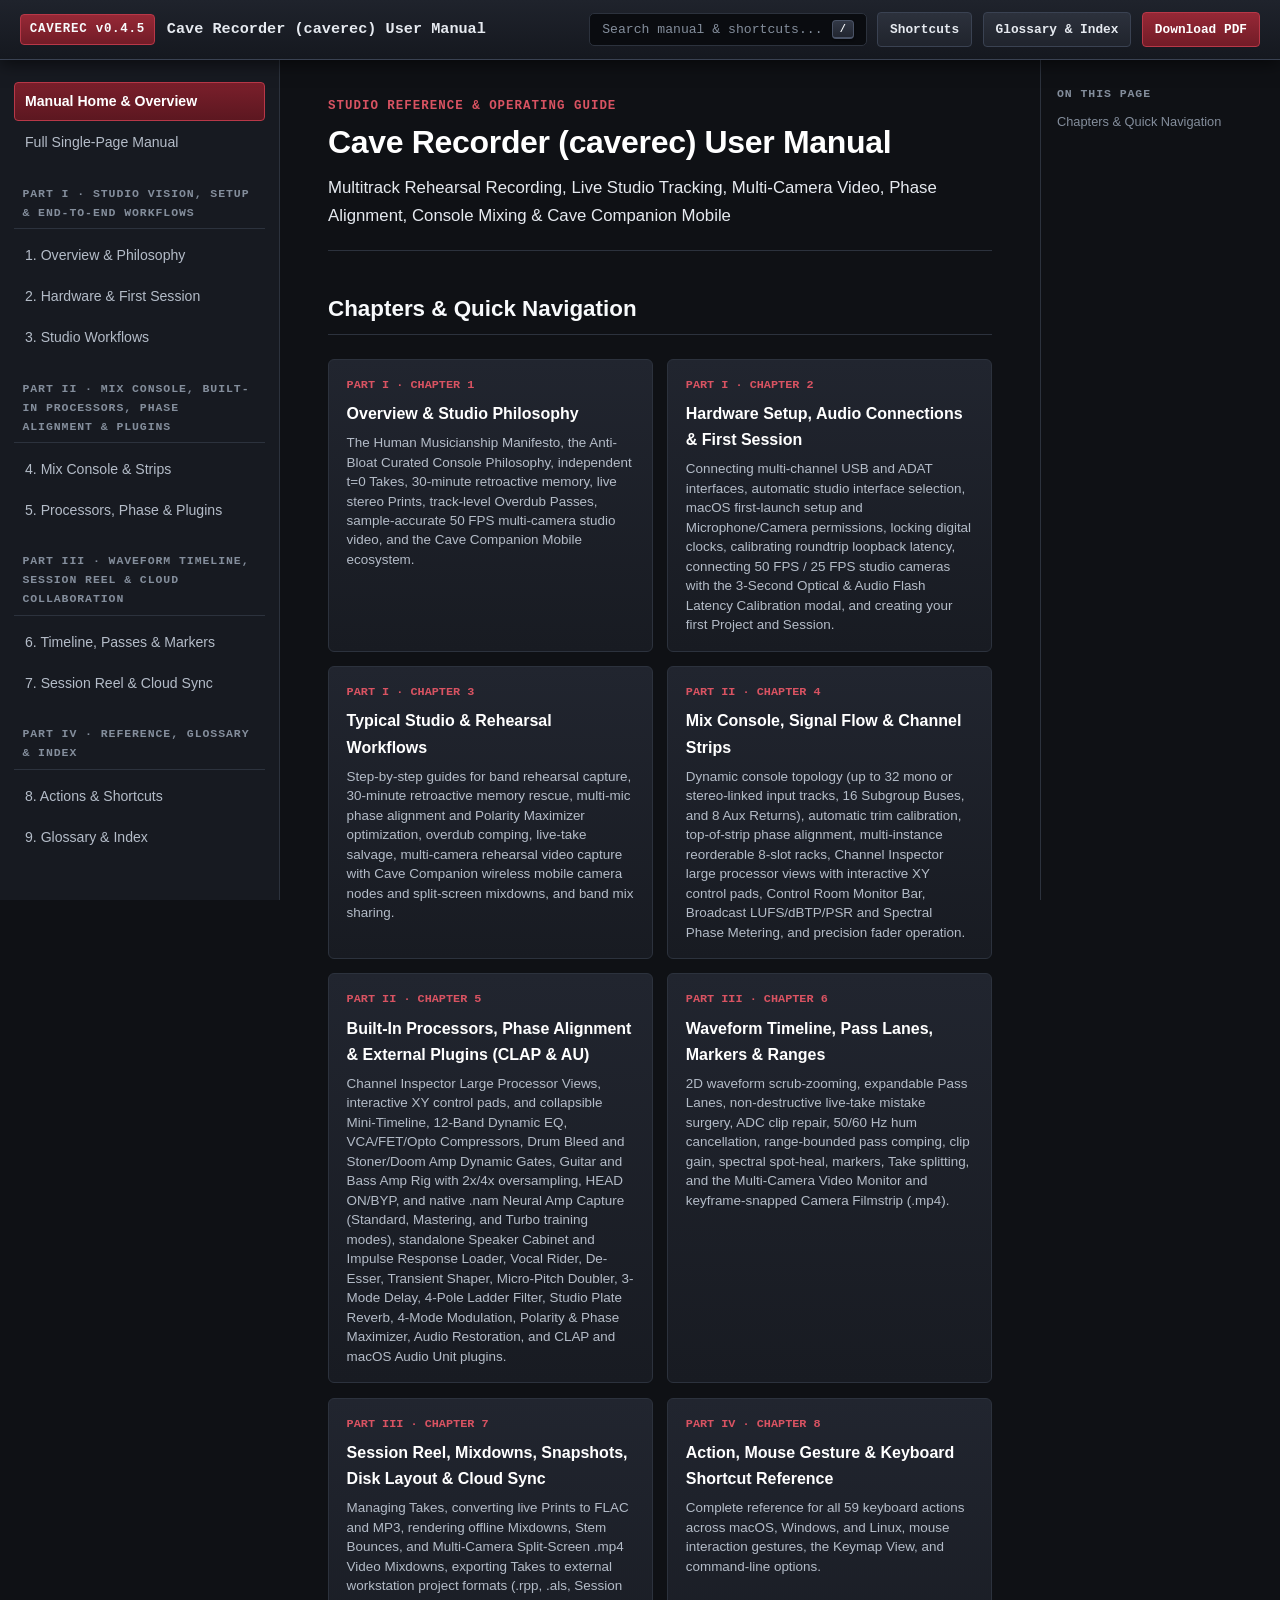
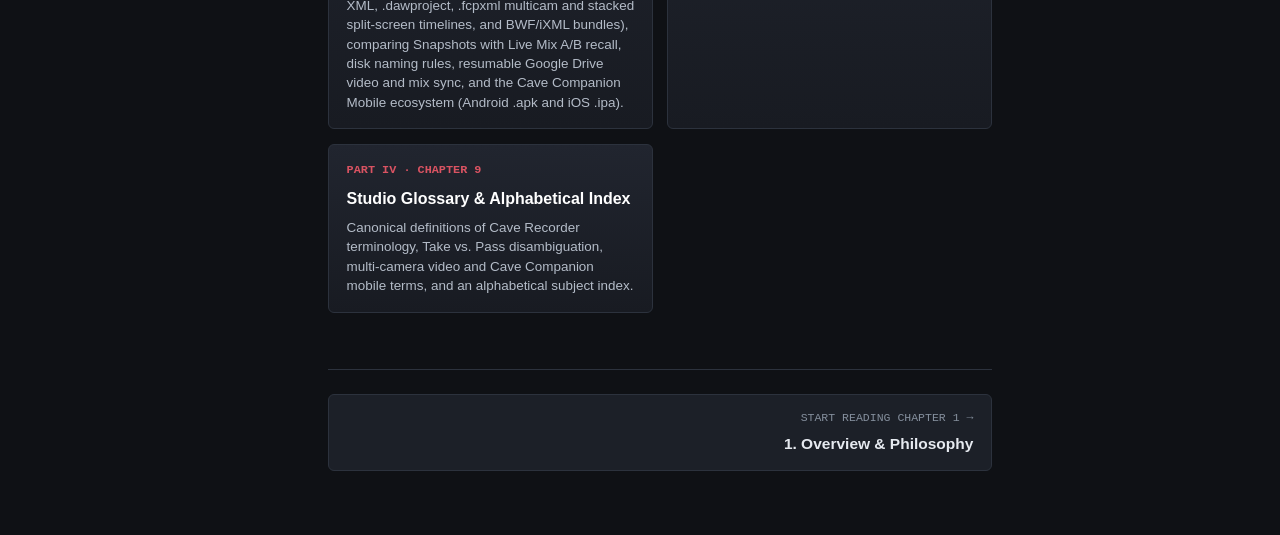
==== manual/index.html @ 2be54890 "docs(site): publish v0.4.5 website and User Manual" ====
<!DOCTYPE html>
<html lang="en">
<head>
  <meta charset="UTF-8" />
  <meta name="viewport" content="width=device-width, initial-scale=1.0" />
  <title>User Manual &amp; Technical Reference | Cave Recorder (caverec) User Manual</title>
  <link rel="stylesheet" href="assets/manual.css" />
</head>
<body>
  <header class="top-deck">
    <div class="brand-cluster">
      <a class="brand-badge" href="index.html">CAVEREC v0.4.5</a>
      <a class="brand-title" href="index.html">Cave Recorder (caverec) User Manual</a>
    </div>
    <div class="deck-actions">
      <button type="button" class="search-trigger" id="open-search-btn" aria-label="Search manual">
        <span>Search manual &amp; shortcuts...</span>
        <kbd class="keycap">/</kbd>
      </button>
      <a class="deck-btn" href="08-action-and-shortcut-reference.html">Shortcuts</a>
      <a class="deck-btn" href="09-glossary-and-index.html">Glossary &amp; Index</a>
      <a class="deck-btn deck-btn-primary" href="Cave_Recorder_User_Manual.pdf" download>Download PDF</a>
    </div>
  </header>

  <div class="manual-layout">
    <nav class="sidebar-nav" aria-label="Manual Chapters">
<div class="part-group">
<a class="chapter-link active" href="index.html">Manual Home &amp; Overview</a>
<a class="chapter-link" href="single-page.html">Full Single-Page Manual</a>
</div>
<div class="part-group">
<div class="part-header">Part I &middot; Studio Vision, Setup &amp; End-to-End Workflows</div>
<a class="chapter-link" href="01-overview-and-philosophy.html">1. Overview &amp; Philosophy</a>
<a class="chapter-link" href="02-hardware-setup-and-first-session.html">2. Hardware &amp; First Session</a>
<a class="chapter-link" href="03-studio-and-rehearsal-workflows.html">3. Studio Workflows</a>
</div>
<div class="part-group">
<div class="part-header">Part II &middot; Mix Console, Built-In Processors, Phase Alignment &amp; Plugins</div>
<a class="chapter-link" href="04-mix-console-and-channel-strips.html">4. Mix Console &amp; Strips</a>
<a class="chapter-link" href="05-processors-phase-and-plugins.html">5. Processors, Phase &amp; Plugins</a>
</div>
<div class="part-group">
<div class="part-header">Part III &middot; Waveform Timeline, Session Reel &amp; Cloud Collaboration</div>
<a class="chapter-link" href="06-waveform-timeline-and-markers.html">6. Timeline, Passes &amp; Markers</a>
<a class="chapter-link" href="07-session-reel-snapshots-and-cloud.html">7. Session Reel &amp; Cloud Sync</a>
</div>
<div class="part-group">
<div class="part-header">Part IV &middot; Reference, Glossary &amp; Index</div>
<a class="chapter-link" href="08-action-and-shortcut-reference.html">8. Actions &amp; Shortcuts</a>
<a class="chapter-link" href="09-glossary-and-index.html">9. Glossary &amp; Index</a>
</div>
</nav>
    <main class="content-pane">
      
<div class="chapter-eyebrow">Studio Reference &amp; Operating Guide</div>
<h1>Cave Recorder (caverec) User Manual</h1>
<p class="chapter-lead">Multitrack Rehearsal Recording, Live Studio Tracking, Multi-Camera Video, Phase Alignment, Console Mixing &amp; Cave Companion Mobile</p>

<h2 id="chapters-and-quick-navigation">Chapters &amp; Quick Navigation</h2>
<div class="chapter-card-grid"><a class="chapter-card" href="01-overview-and-philosophy.html"><span class="chapter-card-num">Part I &middot; Chapter 1</span><span class="chapter-card-title">Overview &amp; Studio Philosophy</span><span class="chapter-card-desc">The Human Musicianship Manifesto, the Anti-Bloat Curated Console Philosophy, independent t=0 Takes, 30-minute retroactive memory, live stereo Prints, track-level Overdub Passes, sample-accurate 50 FPS multi-camera studio video, and the Cave Companion Mobile ecosystem.</span></a><a class="chapter-card" href="02-hardware-setup-and-first-session.html"><span class="chapter-card-num">Part I &middot; Chapter 2</span><span class="chapter-card-title">Hardware Setup, Audio Connections &amp; First Session</span><span class="chapter-card-desc">Connecting multi-channel USB and ADAT interfaces, automatic studio interface selection, macOS first-launch setup and Microphone/Camera permissions, locking digital clocks, calibrating roundtrip loopback latency, connecting 50 FPS / 25 FPS studio cameras with the 3-Second Optical &amp; Audio Flash Latency Calibration modal, and creating your first Project and Session.</span></a><a class="chapter-card" href="03-studio-and-rehearsal-workflows.html"><span class="chapter-card-num">Part I &middot; Chapter 3</span><span class="chapter-card-title">Typical Studio &amp; Rehearsal Workflows</span><span class="chapter-card-desc">Step-by-step guides for band rehearsal capture, 30-minute retroactive memory rescue, multi-mic phase alignment and Polarity Maximizer optimization, overdub comping, live-take salvage, multi-camera rehearsal video capture with Cave Companion wireless mobile camera nodes and split-screen mixdowns, and band mix sharing.</span></a><a class="chapter-card" href="04-mix-console-and-channel-strips.html"><span class="chapter-card-num">Part II &middot; Chapter 4</span><span class="chapter-card-title">Mix Console, Signal Flow &amp; Channel Strips</span><span class="chapter-card-desc">Dynamic console topology (up to 32 mono or stereo-linked input tracks, 16 Subgroup Buses, and 8 Aux Returns), automatic trim calibration, top-of-strip phase alignment, multi-instance reorderable 8-slot racks, Channel Inspector large processor views with interactive XY control pads, Control Room Monitor Bar, Broadcast LUFS/dBTP/PSR and Spectral Phase Metering, and precision fader operation.</span></a><a class="chapter-card" href="05-processors-phase-and-plugins.html"><span class="chapter-card-num">Part II &middot; Chapter 5</span><span class="chapter-card-title">Built-In Processors, Phase Alignment &amp; External Plugins (CLAP &amp; AU)</span><span class="chapter-card-desc">Channel Inspector Large Processor Views, interactive XY control pads, and collapsible Mini-Timeline, 12-Band Dynamic EQ, VCA/FET/Opto Compressors, Drum Bleed and Stoner/Doom Amp Dynamic Gates, Guitar and Bass Amp Rig with 2x/4x oversampling, HEAD ON/BYP, and native .nam Neural Amp Capture (Standard, Mastering, and Turbo training modes), standalone Speaker Cabinet and Impulse Response Loader, Vocal Rider, De-Esser, Transient Shaper, Micro-Pitch Doubler, 3-Mode Delay, 4-Pole Ladder Filter, Studio Plate Reverb, 4-Mode Modulation, Polarity &amp; Phase Maximizer, Audio Restoration, and CLAP and macOS Audio Unit plugins.</span></a><a class="chapter-card" href="06-waveform-timeline-and-markers.html"><span class="chapter-card-num">Part III &middot; Chapter 6</span><span class="chapter-card-title">Waveform Timeline, Pass Lanes, Markers &amp; Ranges</span><span class="chapter-card-desc">2D waveform scrub-zooming, expandable Pass Lanes, non-destructive live-take mistake surgery, ADC clip repair, 50/60 Hz hum cancellation, range-bounded pass comping, clip gain, spectral spot-heal, markers, Take splitting, and the Multi-Camera Video Monitor and keyframe-snapped Camera Filmstrip (.mp4).</span></a><a class="chapter-card" href="07-session-reel-snapshots-and-cloud.html"><span class="chapter-card-num">Part III &middot; Chapter 7</span><span class="chapter-card-title">Session Reel, Mixdowns, Snapshots, Disk Layout &amp; Cloud Sync</span><span class="chapter-card-desc">Managing Takes, converting live Prints to FLAC and MP3, rendering offline Mixdowns, Stem Bounces, and Multi-Camera Split-Screen .mp4 Video Mixdowns, exporting Takes to external workstation project formats (.rpp, .als, Session XML, .dawproject, .fcpxml multicam and stacked split-screen timelines, and BWF/iXML bundles), comparing Snapshots with Live Mix A/B recall, disk naming rules, resumable Google Drive video and mix sync, and the Cave Companion Mobile ecosystem (Android .apk and iOS .ipa).</span></a><a class="chapter-card" href="08-action-and-shortcut-reference.html"><span class="chapter-card-num">Part IV &middot; Chapter 8</span><span class="chapter-card-title">Action, Mouse Gesture &amp; Keyboard Shortcut Reference</span><span class="chapter-card-desc">Complete reference for all 59 keyboard actions across macOS, Windows, and Linux, mouse interaction gestures, the Keymap View, and command-line options.</span></a><a class="chapter-card" href="09-glossary-and-index.html"><span class="chapter-card-num">Part IV &middot; Chapter 9</span><span class="chapter-card-title">Studio Glossary &amp; Alphabetical Index</span><span class="chapter-card-desc">Canonical definitions of Cave Recorder terminology, Take vs. Pass disambiguation, multi-camera video and Cave Companion mobile terms, and an alphabetical subject index.</span></a></div>
<nav class="chapter-pager"><a class="pager-card next" href="01-overview-and-philosophy.html"><span class="pager-dir">Start Reading Chapter 1 &rarr;</span><span class="pager-title">1. Overview &amp; Philosophy</span></a></nav>

    </main>
    <aside class="page-toc" aria-label="On this page"><div class="page-toc-title">On This Page</div><ul><li class="toc-h2"><a href="#chapters-and-quick-navigation">Chapters &amp; Quick Navigation</a></li></ul></aside>
  </div>

  <div class="search-modal-backdrop" id="search-modal-backdrop" role="dialog" aria-modal="true" aria-label="Search Manual">
    <div class="search-modal">
      <div class="search-input-bar">
        <input type="search" id="manual-search-input" placeholder="Search features, workflows, controls, or shortcuts (e.g. Overdub, Phase Align, SHIFT + R)..." autocomplete="off" />
      </div>
      <div class="search-results" id="manual-search-results"></div>
    </div>
  </div>

  <script>window.CAVEREC_SEARCH_INDEX = [
  {
    "chapter": "1: Overview & Studio Philosophy",
    "title": "1.1 Why Cave Recorder Exists: The Human Musicianship Manifesto",
    "href": "01-overview-and-philosophy.html#1-1-why-cave-recorder-exists-the-human-musicianship-manifesto",
    "snippet": "Cave Recorder (caverec) is a multitrack studio recorder, live mixing console, automatic phase-alignment processor, and band collaboration workstation purpose-built for rehearsal ro...",
    "body": "Cave Recorder (caverec) is a multitrack studio recorder, live mixing console, automatic phase-alignment processor, and band collaboration workstation purpose-built for rehearsal rooms, live tracking spaces, and project studios. Modern music production has drifted toward sterile isolation. In an era of AI-generated tracks and hyper-commercial pop production, performances are routinely recorded one person at a time to a rigid click track, snapped to a mathematical bar/beat grid, and stripped of pitch and timing micro-variations. That pipeline works for synthetic programmed audio, but it destroys the soul of music that depends on human interaction in a shared room. Across jazz, folk, stoner rock, doom, psychedelic and space rock, krautrock, blues, soul, and punk, the magic of a great record lives in the unrepeatable human moment: the shared eye contact before a dynamic breakdown, the collective tempo push of a rhythm section leaning into a chorus, the natural acoustic bleed of drums and cranked amplifiers breathing in the same room, and the spontaneous twenty-minute jam that nobody planned. Cave Recorder takes a clear philosophical stand: Human Musicianship First, Zero Grid or Pitch-Correction Bloat: Cave Recorder intentionally omits MIDI sequencers, piano rolls, beat grids, tempo-warping elastic audio, and robotic vocal pitch correction. Time is measured in real physical seconds, milliseconds, and sample frames (00:00:00.000) so the band's natural tempo fluctuations and groove breathe without a visual metronome dictating the performance. Technology as an Invisible Studio Assistant, Never a Replacement: Historically, capturing a full band live in one room with the punch and clarity of classic analog studio records required a dedicated recording engineer, an isolated control room, and two days spent moving microphone stands by millimeters to eliminate phase cancellation and amplifier buzz. Self-recording bands in rehearsal caves and basements rarely have a second person at the desk or hours to spend on technical setup. Cave Recorder acts as an invisible studio engineer that handles rolling 30-minute memory capture, one-click -18 dBFS gain staging, multicore spectral phase and polarity alignment, bleed-aware drum and amplifier gating, and non-destructive mistake surgery automatically. Musicians stay focused on their instruments and each other. Curated Analog-Inspired Console Instead of 90 Confusing Plugins: General-purpose workstations overwhelm musicians with dozens of overlapping legacy plugins, floating windows, and arcane parameter matrices. Cave Recorder provides a single, deeply integrated studio console and rack suite where every processor opens on a musical sweet spot for immediate results, while exposing deep physical controls underneath when an experienced mix engineer wants surgical precision. Traditional digital audio workstations are modeled around a single linear timeline designed for solo production at a desk. When a full band plugs into an 18-channel audio interface for a three-hour rehearsal or live tracking session, a single continuous timeline creates immediate studio bottlenecks: finding a specific song run-through requires scrolling through hours of waveforms, spontaneous jams are lost when nobody remembers to press Record, bandmates wait days for someone to bounce rough mixes, and multi-microphone phase cancellation hollows out the drum kit and bass rig. Cave Recorder solves four foundational studio and rehearsal problems:"
  },
  {
    "chapter": "1: Overview & Studio Philosophy",
    "title": "1.1.1 Independent Zero-Based Takes Instead of a 3-Hour Linear Timeline",
    "href": "01-overview-and-philosophy.html#1-1-1-independent-zero-based-takes-instead-of-a-3-hour-linear-timeline",
    "snippet": "In a band rehearsal or tracking session, musicians play multiple run-throughs of songs alongside spontaneous improvisations. In Cave Recorder, every time you press Record (R) with ...",
    "body": "In a band rehearsal or tracking session, musicians play multiple run-throughs of songs alongside spontaneous improvisations. In Cave Recorder, every time you press Record (R) with Overdub Mode turned off, the transport creates a brand-new, self-contained Take (Take 001, Take 002, Take 003, ...) that starts at its own zeroed timeline origin (00:00:00.000, sample 0). Two different Takes are never appended end-to-end down a multi-hour timeline and are never stacked on top of one another in the same timeline view. Instead, switching the active Take in the Top Transport Deck (< TAKE 001 >) or via ALT + [ and ALT + ] immediately switches the Waveform Timeline and Mix Console playback to that song's 00:00:00.000 origin while keeping the room's microphone assignments, channel names, subgroup routing, and console mix intact."
  },
  {
    "chapter": "1: Overview & Studio Philosophy",
    "title": "1.1.2 30-Minute Retroactive Capture Memory (RAM & RETRO)",
    "href": "01-overview-and-philosophy.html#1-1-2-30-minute-retroactive-capture-memory-ram-retro",
    "snippet": "The best moments in a rehearsal room often happen when the transport is stopped while the band is warming up or exploring a groove between songs. Whenever the audio interface is ac...",
    "body": "The best moments in a rehearsal room often happen when the transport is stopped while the band is warming up or exploring a groove between songs. Whenever the audio interface is active and the green RAM indicator is lit in the Top Transport Deck, Cave Recorder continuously retains the last 30 minutes of live multi-channel audio across all record-armed channels in dedicated system memory. Pressing the RETRO button in the Top Deck (or pressing SHIFT + R) immediately rescues the rolling 30-minute capture memory to disk as a new numbered Take (Take<NNN>), complete with individual pre-fader multitrack stems and a reference stereo file."
  },
  {
    "chapter": "1: Overview & Studio Philosophy",
    "title": "1.1.3 Simultaneous Live Console Print and Raw Multitrack Stems",
    "href": "01-overview-and-philosophy.html#1-1-3-simultaneous-live-console-print-and-raw-multitrack-stems",
    "snippet": "During every Take, Cave Recorder writes two distinct sets of audio files to disk in real time: Raw Pre-Fader Multitrack Stems (rec/): Every record-armed input channel (CH01 through...",
    "body": "During every Take, Cave Recorder writes two distinct sets of audio files to disk in real time: Raw Pre-Fader Multitrack Stems (rec/): Every record-armed input channel (CH01 through CH18) writes a discrete, uncompressed 32-bit floating-point mono .wav stem tapped directly after input gain trim and prior to channel insert processing and fader moves. This guarantees clip-free archival stems for later mixing or overdubbing. Live Stereo Master Bus Print (mix/): Simultaneously, when 2-TRK is armed on the MST MASTER BUS, a dedicated 2-track recorder tapped at the post-limiter output of the Master Bus captures the live stereo console mix (Print001.wav) with automatic Plugin Delay Compensation (PDC) latency trimming, including all channel EQ, VCA compression, tape saturation, subgroup processing, and auxiliary reverb and delay returns. With a single click on FLAC PRINT or MP3 PRINT in the Session Reel (or automatically upon cloud upload when AUTO-FLAC ON UPLOAD or AUTO-MP3 ON UPLOAD is enabled), Cave Recorder encodes the live stereo Print to 24-bit lossless .flac and/or 320 kbps CBR .mp3 (with a Xing/Info seek header for direct playback inside the Google Drive web browser player) and links it into the project-wide _Mixes/ folder. Band members walk out of rehearsal with finished stereo reference mixes ready for phone, browser, or car playback, while the engineer retains pristine 32-bit floating-point raw stems."
  },
  {
    "chapter": "1: Overview & Studio Philosophy",
    "title": "1.1.4 Console-First Layout and Automatic Multi-Mic Phase & Polarity Alignment",
    "href": "01-overview-and-philosophy.html#1-1-4-console-first-layout-and-automatic-multi-mic-phase-polarity-alignment",
    "snippet": "Cave Recorder eliminates nested plugin windows and hidden routing matrices in favor of a fixed, dark-chassis studio console interface. Input gain trim with one-click CALIBRATE ALL ...",
    "body": "Cave Recorder eliminates nested plugin windows and hidden routing matrices in favor of a fixed, dark-chassis studio console interface. Input gain trim with one-click CALIBRATE ALL TRIMS, polarity inversion (Ø), per-channel sub-sample delay (Φ) paired with a zero-slot 5-stage allpass Phase Align Network, an 8-slot reorderable processor rack (12-band parametric Dynamic EQ with dual-trace spectrum analyzer, multi-topology VCA/FET/Opto compressor, bleed- and harmonicity-aware noise gate, vocal rider, de-esser, transient shaper, micro-pitch doubler, 3-mode delay, 4-pole resonant ladder filter, studio plate reverb, 4-mode modulation, tape saturation, CLAP .clap plugins, and native macOS AUv3/AUv2 Audio Unit effects), stereo Aux Sends (RVB and DLY), Subgroup Bus routing (SUB 1..16), and 100 mm logarithmic faders are always accessible directly on the console faceplate. When recording a drum kit or multi-miked guitar and bass cabinets, acoustic arrival-time differences and cabinet filter dispersion between close microphones, overheads, DI boxes, and room microphones cause comb filtering and 6 to 12 dB of low-frequency cancellation. Clicking ALIGN ALL in the Top Deck aligns acoustic arrival times to sub-sample accuracy (us / smp), while the two-tier Polarity & Phase Maximizer solves both instant broadband polarity inversions (Mode 1, completing in under 50 ms) and deep multicore frequency-dependent allpass phase rotation (Mode 2, 30 s to 30 min anytime solver with loudness-matched Candidates A, B, C, D auditioning) without moving a single microphone stand."
  },
  {
    "chapter": "1: Overview & Studio Philosophy",
    "title": "1.2 The Four-Tier Recording Hierarchy",
    "href": "01-overview-and-philosophy.html#1-2-the-four-tier-recording-hierarchy",
    "snippet": "Cave Recorder organizes every recording into a strict four-tier studio hierarchy: On disk, this hierarchy maps cleanly to human-readable folders and self-describing filenames insid...",
    "body": "Cave Recorder organizes every recording into a strict four-tier studio hierarchy: On disk, this hierarchy maps cleanly to human-readable folders and self-describing filenames inside your Cave Recorder Library Root: Project Band, artist, or musical venture <LibraryRoot>/<ProjectTag>/ Top-level workspace (for example, Grottfolk with tag GF, or Miscellaneous with tag MISC). Contains all Sessions for that band plus a unified _Mixes/ folder for rapid listening and cloud sharing. Managed via the PROJECT modal. Session Single rehearsal night, tracking day, or studio gathering <ProjectTag>/<SessionID>_<Tag>/ Defines the room's physical microphone setup, channel strip names, input routing, subgroup buses, and console processing shared across every Take recorded that day. Session dates roll over at 08:00 local time so late-night recordings after midnight stay grouped with the same evening session. Take Complete multitrack song run-through or jam (t = 0) Take<NNN>_<Stamp>[_<TakeTag>]/ An independent multitrack recording starting at 00:00:00.000. Pressing Record (R) when Overdub Mode (OD) is off always creates a new numbered Take (Take 001, Take 002, ...) and switches the active timeline to that Take. Base Pass (Rec001) Initial track-level recording inside a Take rec/*_<CC>-<Name>_Rec001_<Stamp>.wav The original 32-bit float pre-fader mono stem captured on an armed channel strip (PASS 01) when the Take was first recorded from 00:00:00.000. Overdub Pass (Rec002-OD) Layered track-level recording inside an existing Take rec/*_<CC>-<Name>_Rec<MMM>-OD_<Stamp>.wav Additional track-level performance (OD 02, OD 03, ...) captured inside the currently active Take when Overdub Mode (OD, O) is latched on the transport bar. Pass Lanes Expandable track sub-lanes in Waveform Timeline Stored in *_Take<NNN>_take.json Visual lanes (PASS 01 Base Pass and OD 02, OD 03 Overdub Passes) expanded in WAVEFORM TIMELINE (CMD + 2 / CTRL + 2) with E (and collapsed with SHIFT + E) for auditioning (Use PASS 01 / ★ OD 02), muting (M), and removing (Del) passes within the active Take. Video Angle & .vididx Index Sample-locked studio or mobile camera recording inside a Take video/*_Take<NNN>_Cam<CC>-<Name>_<Stamp>.<mp4|vididx> Constant Frame Rate (50 FPS or 25 FPS) camera angle recorded from connected desktop USB/HDMI cameras or wireless Cave Companion Android and iOS mobile camera nodes, paired with a binary .vididx frame-to-sample index file locked to the 48.0 kHz audio clock. Print (Print<NNN>) Real-time post-Master-Bus stereo recording mix/*_Take<NNN>_Print<NNN>_<Stamp>.<wav|flac|mp3> Captured live alongside the raw stems while tracking a Take when 2-TRK is armed on the Master Bus. Converting a Print to 24-bit .flac (FLAC PRINT) and/or 320 kbps CBR .mp3 (MP3 PRINT) links it into <ProjectTag>/_Mixes/ for immediate band playback without waiting for an offline render. Mixdown (Mix<NNN> / VideoMix<NNN>) Offline Master Bus stereo audio or split-screen video render mix/*_Take<NNN>_Mix<NNN>_<Stamp>.<wav|flac|mp3> / VideoMix<NNN>.mp4 Faster-than-real-time stereo Master Bus audio render (FLAC / MP3) or multi-camera split-screen .mp4 video mixdown (Single, Side-by-Side Crop, Side-by-Side 16:9, 3-Cam Band, Quad 2x2) of a Take linked into <ProjectTag>/_Mixes/. Stem Bounce (Bounce<NNN>) Offline post-processor track or subgroup render bounce/*_Take<NNN>_<Target>_Bounce<NNN>.wav Offline render of an individual channel strip or Subgroup Bus capturing all insert processing and phase alignment for delivery to external remixing workflows. Snapshot (Snap<NNN>) Immutable console state capture snapshots/<SessionID>_Snap<NNN>_<UTC>.json Point-in-time capture of the entire Mix Console state (faders, pans, EQ bands, compressor thresholds, routing, and active Pass Lane selections), created automatically after every recording pass or manually via SNAP MANUAL (CMD + S / CTRL + S). Live Mix (LIVE MIX) Automatic live console backup during Snapshot audition Held in working session memory Whenever you audition a historical Snapshot in the Session Reel, Cave Recorder preserves your current working console state in LIVE MIX so you can toggle A/B LIVE MIX or click RETURN TO LIVE MIX (BACKSPACE) without losing a single fader move. Cave Recorder maintains a strict separation between Takes and Passes. A Take (Take 001, Take 002) is an entire song or jam recorded across the studio room starting at 00:00:00.000, selected in the Top Transport Deck or SESSION REEL (CMD + 4 / CTRL + 4). A Pass (PASS 01 Base Pass or OD 02 Overdub Pass) is an individual performance recorded on a single channel strip inside the currently active Take, displayed inside expandable Pass Lanes in WAVEFORM TIMELINE (CMD + 2 / CTRL + 2)."
  },
  {
    "chapter": "1: Overview & Studio Philosophy",
    "title": "1.3 Tour of the Studio Workspace",
    "href": "01-overview-and-philosophy.html#1-3-tour-of-the-studio-workspace",
    "snippet": "Cave Recorder opens into a dark studio console workspace divided into three horizontal tiers: the persistent Top Transport & Session Header Deck, the Upper Inspector Wells, and the...",
    "body": "Cave Recorder opens into a dark studio console workspace divided into three horizontal tiers: the persistent Top Transport & Session Header Deck, the Upper Inspector Wells, and the Lower Console Channel & Bus Strips. Top Transport & Session Header Deck (Top): Remains pinned at the top of the screen across all seven workspace views (MIX CONSOLE through PLUGINS and KEYMAP). Houses project and session selection, Google Drive cloud sync status, 30-minute retroactive memory controls, main transport buttons, the active Take selector, high-precision digital timecode and sample counters, global multi-mic phase alignment controls, and latency diagnostics. Upper Inspector Wells (Middle): Displays four side-by-side real-time visualizers and editors for the currently selected channel strip or Subgroup Bus: 8-Slot Reorderable Processor Rack & Tape Controls (Left Well): Shows slots 1 through 8 (1:CLAP, 2:12B EQ, 3:VCA CMP, 4:AUX SND, ...), per-slot bypass (B), up/down slot reordering arrows, a dedicated TAPE saturator enable/bypass toggle with analog tape parameters (DRV, WRM, BIAS, HC, OUT, MIX), SWAP EQ/CMP, and channel RESET. 12-Band Parametric EQ & Dual-Trace RTA Spectrum Analyzer (Center-Left Well): Interactive Bode magnitude curve with draggable filter nodes (BELL, LSHF, HSHF, HPF, TILT) superimposed over a pre-EQ and post-EQ real-time spectrum trace (20 Hz to 20 kHz). VCA Compressor & Gain Reduction Transfer Curve (Center-Right Well): Displays the compressor knee and transfer curve (-48 dB to 0 dB), input/output threshold markers, sidechain high-pass filter (SC HPF), ratio presets (2:1, 4:1, 8:1), parallel blend (MIX 50%), and real-time Gain Reduction (GR) metering. Upper Mini-Timeline & Multi-Tier Waveform Overview (Right Well): Displays the composite waveform of the active Take with playhead tracking, PASSES expansion shortcut, LOCK PH/CUR, -> CUR, and zoom controls (ZOOM +, ZOOM -, ZOOM 1:1). Lower Console Strips (Bottom): Houses up to 18 Input Channel Strips (CH01..CH18), stereo Subgroup Bus Strips (DRUM BUS, INST BUS), dedicated stereo Aux Return Strips (AUX 1 REVERB with zero-latency convolution IR and AUX 2 TAPE DLY with capstan tape echo), and the MST MASTER BUS strip with Master Tape, Master Compressor, brickwall Limiter, live 2-TRK Print record arm, independent FLAC and MP3 format toggles, and one-click BOUNCE offline Mixdown render controls."
  },
  {
    "chapter": "1: Overview & Studio Philosophy",
    "title": "1.3.1 Top Deck Row 1: Session Identity, Transport, Timecode & Phase Controls",
    "href": "01-overview-and-philosophy.html#1-3-1-top-deck-row-1-session-identity-transport-timecode-phase-controls",
    "snippet": "The top row of the header deck is organized into three functional clusters from left to right: Left: Session & Cloud Active Session Pill (TEST_202...ession)) Status Indicator Displ...",
    "body": "The top row of the header deck is organized into three functional clusters from left to right: Left: Session & Cloud Active Session Pill (TEST_202...ession)) Status Indicator Displays the currently loaded Session ID and Session Name. Highlights in studio burgundy when a live session is active on disk. Left: Session & Cloud PROJECT CMD + O (macOS) / CTRL + O (Win/Linux) Opens the Project and Session Browser modal to switch Projects, create a new Session from a template, link a remote shared project, or open a recent Session. Left: Session & Cloud CLOUD: IDLE Mouse Click Opens the Cloud Sync Quick Controls popover (AUTO-FLAC ON UPLOAD, AUTO-MP3 ON UPLOAD, SYNC SESSION FULL, SYNC SESSION MIXES) and displays real-time Google Drive transfer status. Center: Transport & Take RAM Mouse Click Enables or disables the continuous 30-minute retroactive capture memory across all armed input channels. Glows emerald green when active. Center: Transport & Take RETRO (0) SHIFT + R Flushes the rolling 30-minute retroactive capture memory to disk as a new numbered Take and increments the rescued-take counter. Center: Transport & Take Play (▶) SPACE Starts or pauses playback of the active Take from the current playhead position. Glows green while transport is rolling. Center: Transport & Take Stop (■) SHIFT + SPACE Stops playback or active recording immediately and finalizes open audio files and post-recording Snapshots. Center: Transport & Take Record (●) R Starts or stops multitrack recording. Creates a new t = 0 Take (Take<NNN>) when OD is off, or records a new Overdub Pass (Rec<MMM>-OD) inside the active Take when OD is latched. Center: Transport & Take OD (Overdub Mode) O Latches Overdub Mode (glows red when active). While latched, pressing Record (R) records new track-level Overdub Passes on armed channels while playing back existing tracks of the active Take. Center: Transport & Take Cycle / Loop (⇄) C Toggles continuous loop playback and loop overdubbing across the active Take range. Center: Transport & Take AUTO-SCROLL Mouse Click Keeps the Waveform Timeline viewport following the advancing playhead during playback and recording. Center: Transport & Take < TAKE 001 > ALT + [ / ALT + ] Steps backward or forward through the Session's non-deleted Takes, immediately loading that Take's 00:00:00.000 timeline and Pass Lanes. Center: Transport & Take 00:00:00.500 / 24,000 smp Readout High-contrast emerald LED timecode readout (HH:MM:SS.mmm) paired with the exact sample frame position (24,000 smp) within the active Take. Center: Transport & Take 48.0 kHz | INT Readout Displays the active hardware sample rate (44.1, 48.0, 88.2, or 96.0 kHz) and digital clock lock state (INT). Right: Phase & Hardware ALIGN ALL Mouse Click (Bindable in KEYMAP) Runs automatic multi-microphone arrival-time and polarity correlation across all active channels relative to the reference channel. Right: Phase & Hardware PHASE: ALIGN Mouse Click Toggles global phase alignment processing between active (PHASE: ALIGN) and bypassed (PHASE: BYP) for instant A/B listening. Right: Phase & Hardware AUDIO SETTINGS CMD + , (macOS) / CTRL + , (Win/Linux) Opens the Audio Device & Latency Settings modal to configure interfaces, sample rate, buffer size, and hardware loopback calibration."
  },
  {
    "chapter": "1: Overview & Studio Philosophy",
    "title": "1.3.2 Top Deck Row 2: Workspace View Tabs, Templates & Latency Diagnostics",
    "href": "01-overview-and-philosophy.html#1-3-2-top-deck-row-2-workspace-view-tabs-templates-latency-diagnostics",
    "snippet": "The second row of the Top Deck provides direct navigation across Cave Recorder's seven workspace views on the left and session template and latency management on the right: MIX CON...",
    "body": "The second row of the Top Deck provides direct navigation across Cave Recorder's seven workspace views on the left and session template and latency management on the right: MIX CONSOLE CMD + 1 (macOS) / CTRL + 1 (Win/Linux) Full studio mixing console with Upper Inspector Wells, 18 input strips, Subgroup Buses, Aux Returns, and Master Bus. Detailed in Chapter 4: Mix Console, Signal Flow & Channel Strips. WAVEFORM TIMELINE CMD + 2 (macOS) / CTRL + 2 (Win/Linux) Multi-track 2D zoomable waveform editor, expandable Pass Lanes for overdub comping, marker flags, loop ranges, and Take splitting. Detailed in Chapter 6: Waveform Timeline, Pass Lanes, Markers & Ranges. CHANNEL INSPECTOR CMD + 3 (macOS) / CTRL + 3 (Win/Linux) Dedicated full-screen channel and Subgroup Bus workbench with expanded 12-band EQ, Dual-Trace RTA, VCA Compressor, Gate, Tape Saturation, and CLAP / Audio Unit plugin editors. Detailed in Chapter 5: Built-In Processors, Phase Alignment & External Plugins (CLAP & AU). SESSION REEL CMD + 4 (macOS) / CTRL + 4 (Win/Linux) Session dashboard containing the Takes Catalog, one-click FLAC and MP3 Print encoding, offline Mixdown and Stem Bounce rendering, undo history, Snapshots, Live Mix A/B comparison, and Cloud Sync controls. Detailed in Chapter 7: Session Reel, Mixdowns, Snapshots, Disk Layout & Cloud Sync. MARKERS & RANGES CMD + 5 (macOS) / CTRL + 5 (Win/Linux) Sortable tabular manager for all Take markers (M001..) and loop/export ranges (R001..), with one-click playhead jump (GO TO) and range-to-Take extraction (NEW TAKE). Detailed in Chapter 6: Waveform Timeline, Pass Lanes, Markers & Ranges. PLUGINS CMD + 7 (macOS) / CTRL + 7 (Win/Linux) Dedicated CLAP & macOS Audio Unit Plugin Manager (PLUGIN MANAGER & INDEXED CATALOG (CLAP & AU)) for incremental directory scanning (RESCAN DIRECTORIES), custom .clap search folders, status and format filtering, and missing Ghost Slot relinking (LOCATE...). Detailed in Section 5.7 in Chapter 5. KEYMAP CMD + 6 (macOS) / CTRL + 6 (Win/Linux) Interactive keyboard shortcut reference and custom keybinding editor with live conflict detection across all 59 studio actions. Detailed in Chapter 8: Action, Mouse Gesture & Keyboard Shortcut Reference. SAVE TEMPLATE Mouse Click Opens the Save Mix Console as Template popover to store current channel names, routing, and processor racks as a reusable Session Template (excluding audio takes and undo history). PDC: 0 smp (0.00 ms @ 48 kHz) Mouse Click Opens the Latency & Plugin Delay Compensation (PDC) Transparency Breakdown popover showing per-track and per-bus sample compensation and roundtrip I/O offsets. Low-Latency Monitoring Mouse Click Bypasses high-latency lookahead or external plugins on record-armed monitoring paths during overdubbing so musicians hear zero-lag foldback. TAKES: 2 | SNAPS: 4 Mouse Click Live tally of active Takes and saved console Snapshots in the current Session. Clicking opens the Session Reel."
  },
  {
    "chapter": "1: Overview & Studio Philosophy",
    "title": "1.4 The Anti-Bloat Curated Console Philosophy",
    "href": "01-overview-and-philosophy.html#1-4-the-anti-bloat-curated-console-philosophy",
    "snippet": "General-purpose workstations and large commercial plugin bundles often ship with 70 to 90 separate effects plugins: five nearly identical equalizers, eight redundant compressors na...",
    "body": "General-purpose workstations and large commercial plugin bundles often ship with 70 to 90 separate effects plugins: five nearly identical equalizers, eight redundant compressors named after vintage circuit board revisions, four separate de-essers, and dozens of single-purpose utility modules. In a fast-moving band rehearsal or self-engineered tracking session, scrolling through huge plugin menus and juggling floating windows breaks musical momentum and causes decision fatigue. Cave Recorder replaces plugin sprawl with a Curated Native Console & Rack Suite built around five engineering pillars:"
  },
  {
    "chapter": "1: Overview & Studio Philosophy",
    "title": "1.4.1 Pillar 1: Fewer, Deeper Multi-Mode Instruments Instead of Redundant Clones",
    "href": "01-overview-and-philosophy.html#1-4-1-pillar-1-fewer-deeper-multi-mode-instruments-instead-of-redundant-clones",
    "snippet": "Rather than cluttering the rack with dozens of single-purpose plugins, Cave Recorder consolidates classic studio hardware topologies into focused, multi-mode processors: One 3-Topo...",
    "body": "Rather than cluttering the rack with dozens of single-purpose plugins, Cave Recorder consolidates classic studio hardware topologies into focused, multi-mode processors: One 3-Topology Compressor (VCA, FET, Opto): Switches cleanly between feed-forward RMS bus glue (VCA), ultra-fast discrete transistor transient limiting with odd-harmonic grit (FET), and program-dependent dual-stage electroluminescent optical leveling (Opto). One Context-Aware 3-Variant Gate (Expander, Drum Bleed, Amp Dynamic): Combines a smooth downward vocal/room expander, a differential sidechain tom/snare bleed gate with automatic fundamental lock ([LRN]), and a pitch-harmonicity and spectral-entropy amplifier gate built for high-gain stoner, doom, and psychedelic guitar rigs. One 3-Mode Echo & Delay (Capstan Tape, BBD Analog, Pristine Digital): Covers saturating magnetic tape echo, dark bucket-brigade analog delay with compander breathe and clock noise, and clean stereo rhythmic delay with dynamic ducking. One 4-Mode Studio Modulator (Through-Zero Flanger, Dimension Chorus, Optical Phaser, Harmonic Tremolo): Covers tape-style through-zero flanging, motionless stereo dimension widening, 4/6/8/12-stage photocell phasing, and dual-band crossover harmonic tremolo."
  },
  {
    "chapter": "1: Overview & Studio Philosophy",
    "title": "1.4.2 Pillar 2: Immediate Musical Sweet Spots with Deep Custom Power Underneath",
    "href": "01-overview-and-philosophy.html#1-4-2-pillar-2-immediate-musical-sweet-spots-with-deep-custom-power-underneath",
    "snippet": "Every native processor in Cave Recorder is tuned so that engaging it on a channel strip immediately improves the sound without requiring five minutes of parameter tweaking: One-Cli...",
    "body": "Every native processor in Cave Recorder is tuned so that engaging it on a channel strip immediately improves the sound without requiring five minutes of parameter tweaking: One-Click Calibration & Auto-Setup: Clicking CALIBRATE ALL TRIMS sets every channel's input gain to the -18 dBFS RMS console sweet spot with a -6 dBFS peak ceiling. Clicking [LRN] on the Drum Bleed gate listens to a single tom hit and automatically locks the resonant key filter to that drum's fundamental pitch (55 Hz to 350 Hz, default 110 Hz). Engaging Vocal Rider with Breath / Bleed Freeze holds the fader steady during pauses so drum bleed is never boosted between vocal lines. Full Surgical Depth When Needed: Beneath these immediate defaults, mix engineers have full access to per-band Dynamic EQ thresholds, 16-sample smoothed filter trajectories, sidechain Tilt EQ, smooth gate ballistics, 5-stage allpass frequency/Q coordinates, and loudness-matched AUTO-LVL bypass auditioning."
  },
  {
    "chapter": "1: Overview & Studio Philosophy",
    "title": "1.4.3 Pillar 3: Solving Real Live-Room Physics (Phase Dispersion, Bleed & High-Gain Sustain)",
    "href": "01-overview-and-philosophy.html#1-4-3-pillar-3-solving-real-live-room-physics-phase-dispersion-bleed-high-gain-sustain",
    "snippet": "Plugins designed for isolated bedroom overdubs fall apart when an entire band plays loud in an untreated room. Cave Recorder's processors are engineered specifically for the acoust...",
    "body": "Plugins designed for isolated bedroom overdubs fall apart when an entire band plays loud in an untreated room. Cave Recorder's processors are engineered specifically for the acoustic realities of live band tracking: Multi-Mic Phase Cancellation & Allpass Dispersion: Combining a bass DI with a miked ported bass cabinet, or blending 8 microphones across a drum kit, introduces both acoustic time-of-flight delays and frequency-dependent phase rotation across cabinet ports and crossover networks. Every channel strip includes a zero-slot top-of-strip Phase Align Network driven by the two-mode Polarity & Phase Maximizer (Mode 1 instant binary polarity solver in under 50 ms, and Mode 2 multicore spectral allpass solver). Snare-into-Tom Spill & Cymbal Wash: The Drum Bleed gate uses a differential key detector (comparing the target tom against a snare or overhead reference) and a dynamic decay low-pass filter (20 kHz sweeping down to 250 Hz to 800 Hz, default 380 Hz) so tom hits ring out naturally without sucking bursts of hi-hat and cymbal wash into the mix. Stoner, Doom & Psychedelic High-Gain Guitar Dynamics: Standard threshold noise gates destroy quiet clean fingerpicking (-34 dBFS) and chop off intentional harmonic amplifier feedback bloom, or else sit wide open while stacked fuzz pedals roar at -22 dBFS. The Amp Dynamic gate measures autocorrelation pitch periodicity (H ∈ [0, 1]) and spectral flatness so whispered clean passages and 1.5 s to 5.0 s feedback sustain pass untouched while 60 Hz hum and fuzz hiss clamp shut in 15 ms to 40 ms (default 18 ms to 22 ms) on a palm-mute stop."
  },
  {
    "chapter": "1: Overview & Studio Philosophy",
    "title": "1.4.4 Pillar 4: Non-Destructive Live-Take Salvage and Mistake Surgery",
    "href": "01-overview-and-philosophy.html#1-4-4-pillar-4-non-destructive-live-take-salvage-and-mistake-surgery",
    "snippet": "When a band captures a once-in-a-lifetime live groove, you cannot ask them to play the exact same improvisation again just because a snare rimshot clipped an preamp converter for 1...",
    "body": "When a band captures a once-in-a-lifetime live groove, you cannot ask them to play the exact same improvisation again just because a snare rimshot clipped an preamp converter for 12 samples, a vintage combo amp buzzed at 60 Hz, or the guitarist hit a wrong chord in bar 42. Cave Recorder treats live-take rescue as a core console workflow rather than an external audio restoration chore. Directly inside the Waveform Timeline and Channel Inspector, you can reconstruct clipped ADC peaks ([REPAIR CLIPPING] using smooth spline and spectral waveform interpolation), notch out 12 harmonics of 50/60 Hz power-line hum without dulling guitar tone, comp a single bar from an Overdub Pass ([USE OD 02 IN RANGE]), graft a clean chord from another bar ([PATCH FROM SOURCE...]), or apply a spectral spot-heal ([SMOOTH OVER ARTIFACT]) while leaving the original 32-bit floating-point recording on disk completely untouched."
  },
  {
    "chapter": "1: Overview & Studio Philosophy",
    "title": "1.4.5 Pillar 5: Strict Separation Between Master Bus Printing and Control Room Monitoring",
    "href": "01-overview-and-philosophy.html#1-4-5-pillar-5-strict-separation-between-master-bus-printing-and-control-room-monitoring",
    "snippet": "In a rehearsal or tracking room, engineers constantly need to check mono fold-down compatibility (MONO), solo the stereo side difference (DIFF), isolate the sub-bass (SUB < 90 Hz) ...",
    "body": "In a rehearsal or tracking room, engineers constantly need to check mono fold-down compatibility (MONO), solo the stereo side difference (DIFF), isolate the sub-bass (SUB < 90 Hz) or midrange (MID 350 Hz - 3.5 kHz) across studio monitors, dim the speakers (DIM -20 dB) to talk to the band, or A/B a heavy processing chain at matched loudness (AUTO-LVL). In Cave Recorder, the Control Room Monitor Bar is wired strictly downstream of the Master Bus 2-TRK live Print tap and offline BOUNCE engine. You can solo frequency bands, flip to mono, or dim the control room speakers right in the middle of recording a live Take without ever altering or interrupting the stereo Print001.wav being written for the band. Hollow drums and thin bass from multi-mic phase cancellation Requires manual sample nudging or expensive external phase plugins inserted on every track Top-of-strip zero-slot Phase Align Network + ALIGN ALL sub-sample delay + Mode 1 (< 50 ms) & Mode 2 multicore spectral allpass solver Fuzz/tube amp hum vs. quiet clean picking and feedback sustain Amplitude noise gates choke quiet clean notes and chop off harmonic feedback tails Amp Dynamic gate using pitch harmonicity and spectral flatness (Feedback Bloom Lock + 18 ms Palm-Mute Clamp + HF Tame) Snare and cymbal spill triggering rack and floor tom gates Standard gates false-trigger on loud snare hits and let harsh cymbal wash through on tom decay Drum Bleed gate with differential key rejection, [LRN] fundamental auto-detection, and dynamic decay low-pass filter Inconsistent input trim levels across 18 live mics Slow manual trim riding before rehearsal can start One-click CALIBRATE ALL TRIMS (Gain Utility) normalizing channels to -18 dBFS RMS with a -6 dBFS peak ceiling Vocalist steps back from mic or drum bleed fills vocal pauses Compressor boosts room bleed during pauses unless automated by hand Vocal Rider (±6 dB zero-latency leveler) with speech-weighted detector and Breath / Bleed Freeze Gate Clipped drum transient, 60 Hz amp buzz, or 1-bar chord flub in a magic live Take Requires exporting stems to external restoration editors or re-recording the whole song Non-destructive [REPAIR CLIPPING], 12-Harmonic Hum Canceller, Range Comping, [PATCH FROM SOURCE...], and [SMOOTH OVER ARTIFACT] Louder-sounds-better bias and accidental speaker-check printing Monitor EQ/mono plugins on the Master Bus accidentally get printed into the mixdown file Control Room Monitor Bar (SUB/LOW/MID/HIGH, MONO, DIFF, DIM) wired strictly post-Print/post-Bounce + AUTO-LVL loudness-matched bypass"
  },
  {
    "chapter": "2: Hardware Setup, Audio Connections & First Session",
    "title": "2.1 Connecting Multi-Channel Audio Interfaces (USB, Thunderbolt & ADAT)",
    "href": "02-hardware-setup-and-first-session.html#2-1-connecting-multi-channel-audio-interfaces-usb-thunderbolt-adat",
    "snippet": "Cave Recorder supports up to 32 simultaneous mono or stereo-linked input tracks (CH01 through CH32), making it an ideal match for rackmount 18-in / 20-out or 32-channel USB and Thu...",
    "body": "Cave Recorder supports up to 32 simultaneous mono or stereo-linked input tracks (CH01 through CH32), making it an ideal match for rackmount 18-in / 20-out or 32-channel USB and Thunderbolt studio interfaces paired with 8-channel ADAT optical microphone preamp expanders. A standard 18-channel rehearsal and tracking rig combines three physical input groups into a single unified audio device: Inputs 1-8 (Primary Interface Onboard Mic/Line Preamps): Eight XLR/TRS combo preamps on the main rack unit, typically dedicated to close drum microphones, guitar cabinet mics, rack and floor toms, and stereo drum overheads. Inputs 9-10 (Coaxial S/PDIF or Auxiliary Line Return): Two digital coaxial S/PDIF channels or line inputs used for stereo hardware synthesizers, stage pianos, or drum machines (SpdifSynthL and SpdifSynthR). Inputs 11-18 (8-Channel ADAT Optical Preamp Expander): Eight additional microphone and instrument preamps fed from an external 8-channel ADAT expander into the primary interface's ADAT OPTICAL IN port over a TOSLINK fiber-optic cable, dedicated to BassDi, BassAmp, GuitarL, GuitarR, KeysL, KeysR, LeadVocal, and RoomAmbience."
  },
  {
    "chapter": "2: Hardware Setup, Audio Connections & First Session",
    "title": "2.1.1 Studio Signal & Clock Wiring Diagram",
    "href": "02-hardware-setup-and-first-session.html#2-1-1-studio-signal-clock-wiring-diagram",
    "snippet": "The diagram below illustrates the physical audio, optical ADAT, Word Clock, studio monitor, and loopback calibration connections for an 18-channel tracking room:",
    "body": "The diagram below illustrates the physical audio, optical ADAT, Word Clock, studio monitor, and loopback calibration connections for an 18-channel tracking room:"
  },
  {
    "chapter": "2: Hardware Setup, Audio Connections & First Session",
    "title": "2.1.2 Recommended 18-Channel Full-Band Patch List",
    "href": "02-hardware-setup-and-first-session.html#2-1-2-recommended-18-channel-full-band-patch-list",
    "snippet": "Connecting instruments in a consistent console order allows you to reuse your saved Cave Recorder Session Templates (SAVE TEMPLATE) across every rehearsal without re-patching: IN 0...",
    "body": "Connecting instruments in a consistent console order allows you to reuse your saved Cave Recorder Session Templates (SAVE TEMPLATE) across every rehearsal without re-patching: IN 01 (CH01 01KickIn) Kick Drum Inside (Dynamic or boundary mic) Off (On for boundary) SUB 1 (DRUM BUS) Peaks at -6 dBFS on hard hits IN 02 (CH02 02SnrTp) Snare Drum Top (Dynamic cardioid, align Φ + Ø) Off SUB 1 (DRUM BUS) Peaks at -6 dBFS on rimshots IN 03 (CH03 03OvrhdL) Mono Drum Overhead or Snare Bottom (align Φ) On / Off SUB 1 (DRUM BUS) Peaks at -8 dBFS IN 04 (CH04 04GtrAmp) Close Guitar Cabinet Mic or Hi-Hat Condenser Off / On MST (MASTER BUS) Average -18 dBFS RMS IN 05 (CH05 TomRack) Rack Tom Clip-On Dynamic Off SUB 1 (DRUM BUS) Peaks at -6 dBFS on fills IN 06 (CH06 TomFloor) Floor Tom Dynamic Off SUB 2 / SUB 1 Peaks at -6 dBFS on fills IN 07 (CH07 OverheadL) Drum Overhead Left (Matched condenser pair) On SUB 1 (DRUM BUS) Peaks at -8 dBFS on crashes IN 08 (CH08 OverheadR) Drum Overhead Right (Matched condenser pair) On SUB 2 / SUB 1 Peaks at -8 dBFS on crashes IN 09 (CH09 SpdifSynthL) Stereo Digital Synth Left (Coaxial S/PDIF L) Off SUB 1 / SUB 2 Average -18 dBFS RMS IN 10 (CH10 SpdifSynthR) Stereo Digital Synth Right (Coaxial S/PDIF R) Off SUB 2 (INST BUS) Average -18 dBFS RMS IN 11 (CH11 BassDi) Bass Guitar Active/Passive DI Box (Line/Inst) On (Active DI) SUB 1 / SUB 2 Average -18 dBFS, peaks -8 dBFS IN 12 (CH12 BassAmp) Bass Cabinet Dynamic or FET Condenser (align Φ to CH11) Off / On SUB 2 (INST BUS) Average -18 dBFS, peaks -8 dBFS IN 13 (CH13 GuitarL) Rhythm Guitar Amp Close Dynamic (Cardioid Dynamic / Ribbon) Off SUB 1 / SUB 2 Average -18 dBFS RMS IN 14 (CH14 GuitarR) Lead Guitar Amp Close Dynamic or Second Cab Mic Off SUB 2 (INST BUS) Average -18 dBFS RMS IN 15 (CH15 KeysL) Stage Piano / Keyboard Stereo DI Left Off SUB 2 (INST BUS) Average -18 dBFS RMS IN 16 (CH16 KeysR) Stage Piano / Keyboard Stereo DI Right Off SUB 2 (INST BUS) Average -18 dBFS RMS IN 17 (CH17 LeadVocal) Lead Vocal Dynamic or Large-Diaphragm Condenser Off / On MST (MASTER BUS) Peaks at -6 dBFS on loud chorus IN 18 (CH18 RoomAmbience) Live Room Condenser or Ribbon (Never +48V on passive ribbon) On / Off SUB 1 (DRUM BUS) Average -20 dBFS RMS"
  },
  {
    "chapter": "2: Hardware Setup, Audio Connections & First Session",
    "title": "2.1.3 Digital Clock Synchronization (INT vs. External ADAT / Word Clock)",
    "href": "02-hardware-setup-and-first-session.html#2-1-3-digital-clock-synchronization-int-vs-external-adat-word-clock",
    "snippet": "Whenever two or more digital audio devices convert audio simultaneously (such as a primary USB interface and an external 8-channel ADAT optical preamp), every converter in the chai...",
    "body": "Whenever two or more digital audio devices convert audio simultaneously (such as a primary USB interface and an external 8-channel ADAT optical preamp), every converter in the chain must lock to a single master sample clock. If both units run on their own internal crystal oscillators, slight clock drift causes periodic clicks, pops, and high-frequency distortion across the expanded channels. Follow one of these two studio clocking topologies: Topology A: Primary Interface as Master (INT), Expander Slaved via Word Clock or Bidirectional ADAT (Recommended): Set your primary audio interface clock source to Internal (INT) at 48.0 kHz (displayed in the Cave Recorder Top Deck as 48.0 kHz | INT and in the console session bar as 48.0 kHz LOCKED). Run a 75-ohm BNC Word Clock cable from the primary interface WORD CLOCK OUT to the ADAT expander WORD CLOCK IN (switching the expander's rear clock selector to WC IN with 75-ohm termination active), or run a second TOSLINK cable from the primary interface ADAT OUT to the expander ADAT IN and set the expander clock selector to ADAT IN. Topology B: ADAT Expander as Master, Primary Interface Slaved to ADAT: If your external 8-channel preamp has only an ADAT OUT port and no WORD CLOCK IN or ADAT IN port, set the external preamp to INTERNAL 48 kHz and set your primary audio interface clock source to External ADAT in its hardware control panel. Standard single-wire ADAT Lightpipe carries 8 discrete audio channels at 44.1 kHz or 48.0 kHz. At 88.2 kHz or 96.0 kHz (S/MUX mode), a single optical cable carries only 4 channels. For full 18-channel band recording with an 8-channel ADAT expander, operate both hardware units and Cave Recorder at 48000 Hz (48.0 kHz) and confirm the red 48.0 kHz LOCKED badge is lit in the console header before tracking."
  },
  {
    "chapter": "2: Hardware Setup, Audio Connections & First Session",
    "title": "2.1.4 First-Launch Setup on macOS (Developer ID Signing, Notarization & Ad-Hoc Fallback)",
    "href": "02-hardware-setup-and-first-session.html#2-1-4-first-launch-setup-on-macos-developer-id-signing-notarization-ad-hoc-fallback",
    "snippet": "The macOS release of Cave Recorder (caverec-v0.4.5-macos-arm64.zip / Cave Recorder.app) supports both Apple Developer ID Application signing and notarization and ad-hoc signed loca...",
    "body": "The macOS release of Cave Recorder (caverec-v0.4.5-macos-arm64.zip / Cave Recorder.app) supports both Apple Developer ID Application signing and notarization and ad-hoc signed local builds: Notarized Developer ID Releases: Signed and notarized with Apple for CoreAudio multi-channel microphone and audio interface input, multi-camera studio video capture, local Wi-Fi companion and cloud networking, and third-party CLAP and Audio Unit plugin hosting, so Cave Recorder.app opens directly from /Applications without Gatekeeper warnings. Ad-Hoc Signed Builds (Gatekeeper Quarantine Clearance): When opening an ad-hoc signed build downloaded from a web browser on macOS for the first time, macOS Gatekeeper places a quarantine flag on the bundle and displays an unverified developer prompt. Clear the quarantine flag using either of these two methods before your first studio session: Method A: macOS System Settings (Open Anyway): Double-click Cave Recorder.app in /Applications and click Done (or Cancel) on the initial Gatekeeper prompt. Open System Settings -> Privacy & Security, scroll down to the Security section, and click Open Anyway next to \"Cave Recorder.app\" was blocked from use because it is not from an identified developer. Authenticate with Touch ID or your macOS administrator password and confirm Open. Method B: Terminal Quarantine Removal (xattr -cr): Open the macOS Terminal application and run xattr -cr \"/Applications/Cave Recorder.app\". Launch Cave Recorder.app normally from /Applications or Spotlight, and click Allow when macOS prompts for microphone, audio interface, and camera access."
  },
  {
    "chapter": "2: Hardware Setup, Audio Connections & First Session",
    "title": "2.2 Configuring Audio Device Settings (AUDIO SETTINGS)",
    "href": "02-hardware-setup-and-first-session.html#2-2-configuring-audio-device-settings-audio-settings",
    "snippet": "Click the AUDIO SETTINGS button at the top right of the Top Transport Deck (or press CMD + , on macOS / CTRL + , on Windows and Linux) to open the Audio Device & Latency Settings m...",
    "body": "Click the AUDIO SETTINGS button at the top right of the Top Transport Deck (or press CMD + , on macOS / CTRL + , on Windows and Linux) to open the Audio Device & Latency Settings modal (MODAL: AUDIO DEVICE & LATENCY SETTINGS)."
  },
  {
    "chapter": "2: Hardware Setup, Audio Connections & First Session",
    "title": "2.2.1 Selecting Input and Output Devices & macOS Microphone Permission Diagnostics",
    "href": "02-hardware-setup-and-first-session.html#2-2-1-selecting-input-and-output-devices-macos-microphone-permission-diagnostics",
    "snippet": "Automatic Multi-Channel Studio Interface Selection: On startup, Cave Recorder automatically prioritizes connected multi-channel studio audio interfaces (such as 18-channel USB/ADAT...",
    "body": "Automatic Multi-Channel Studio Interface Selection: On startup, Cave Recorder automatically prioritizes connected multi-channel studio audio interfaces (such as 18-channel USB/ADAT interfaces) over 2-channel built-in laptop microphones while keeping the input and output sample clocks unified on the same hardware device. Input Device: Displays all active CoreAudio (macOS), ASIO/WASAPI (Windows), or ALSA (Linux) recording devices detected on the workstation, along with their available channel counts (for example, Studio USB + ADAT Interface (18 in / 20 out) or Desktop 2-Channel USB Interface (2 in / 2 out)). Click the desired interface button to bind Cave Recorder's input engine. Output Device: Select Same as Input whenever your studio monitors and headphone amplifiers are connected to the same multi-channel interface as your microphones. Using a single unified hardware device guarantees that input and output converters share the same sample clock and ensures deterministic roundtrip loopback calibration. Separate output devices remain selectable when monitoring through an independent desktop DAC. Built-In macOS Microphone Permission Status & Recovery Guidance: On macOS, CoreAudio delivers silent (0.0) input buffers across all hardware channels whenever macOS Privacy & Security blocks microphone access. Cave Recorder continuously checks the operating system Microphone permission status (Authorized, Not Determined, Restricted, or Denied) inside AUDIO SETTINGS: One-Click Permission Request (Not Determined): If macOS has not yet prompted for audio input access, Cave Recorder triggers the system Microphone privacy prompt automatically (or on demand from AUDIO SETTINGS) so you can click Allow in one step. Denied or Stale Permission Recovery: If microphone access was previously denied in System Settings -> Privacy & Security -> Microphone, or if a live CoreAudio input stream delivers 100% digital silence across all channels after updating Cave Recorder.app, AUDIO SETTINGS displays a clear status banner instructing you to toggle Cave Recorder off and back on inside System Settings -> Privacy & Security -> Microphone and restart the app."
  },
  {
    "chapter": "2: Hardware Setup, Audio Connections & First Session",
    "title": "2.2.2 Buffer Size (frames), Sample Rate & Bit Depth",
    "href": "02-hardware-setup-and-first-session.html#2-2-2-buffer-size-frames-sample-rate-bit-depth",
    "snippet": "Buffer Size (frames): Selectable from 32, 64, 128, 256, 512, 1024, or 2048 sample frames per hardware buffer cycle. Low Buffer Sizes (32, 64, or 128 frames): Minimize live input-to...",
    "body": "Buffer Size (frames): Selectable from 32, 64, 128, 256, 512, 1024, or 2048 sample frames per hardware buffer cycle. Low Buffer Sizes (32, 64, or 128 frames): Minimize live input-to-output foldback delay when a vocalist or guitarist is monitoring their own performance through Cave Recorder's built-in console EQ, VCA compressor, and AUX 1 REVERB. Medium Buffer Sizes (256 or 512 frames): Provide generous processor headroom during 18-channel full-band tracking when musicians monitor via the audio interface's direct hardware mixer, or during mixing sessions with multiple third-party CLAP plugins. Sample Rate: Selectable between 44100 Hz, 48000 Hz, 88200 Hz, and 96000 Hz. Use 48000 Hz (48.0 kHz) for 18-channel USB/ADAT studio rigs and video-synchronized live sessions. Bit Depth: Shows the hardware converter transport word length (24-bit (Fixed by hardware format)). Regardless of the hardware interface's 24-bit converter format, Cave Recorder processes all internal signal paths and writes all on-disk multitrack stem files (rec/*.wav) in uncompressed 32-bit floating-point format. 32 frames 0.67 ms ~4.0 - 5.5 ms Solo vocal or guitar tracking through software effects on fast workstations 64 frames 1.33 ms ~5.5 - 7.5 ms Live overdubbing (OD) with software cue monitoring and Low-Latency Monitoring 128 frames 2.67 ms ~8.0 - 10.5 ms General multi-track tracking and rehearsal capture 256 frames 5.33 ms ~13.3 - 14.0 ms 18-channel band rehearsals using hardware direct monitoring 512 frames 10.67 ms ~24.0 - 26.0 ms Full console mixing, Subgroup Bus processing, and heavy CLAP plugin chains 1024 / 2048 frames 21.33 / 42.67 ms ~45.0 - 90.0 ms Mastering, offline Stem Bounce preparation, and high-channel-count archival playback"
  },
  {
    "chapter": "2: Hardware Setup, Audio Connections & First Session",
    "title": "2.2.3 30-Minute Retroactive Capture Memory (RAM)",
    "href": "02-hardware-setup-and-first-session.html#2-2-3-30-minute-retroactive-capture-memory-ram",
    "snippet": "While your audio interface is active, the green RAM button in the Top Transport Deck controls Cave Recorder's continuous 30-minute retroactive capture memory. When RAM is enabled: ...",
    "body": "While your audio interface is active, the green RAM button in the Top Transport Deck controls Cave Recorder's continuous 30-minute retroactive capture memory. When RAM is enabled: Every record-armed channel strip (R engaged) continuously writes incoming 32-bit float audio into a dedicated 30-minute rolling capture memory even while the main transport is stopped. At 48.0 kHz, 30 minutes of 32-bit audio requires approximately 330 MB of system memory per armed channel (roughly 5.9 GB when all 18 channels are armed simultaneously). If you are working on a laptop with limited memory and do not need retroactive jam rescue, click RAM in the Top Deck to disable background capture memory."
  },
  {
    "chapter": "2: Hardware Setup, Audio Connections & First Session",
    "title": "2.3 Calibrating Roundtrip Loopback Latency (Measure Latency)",
    "href": "02-hardware-setup-and-first-session.html#2-3-calibrating-roundtrip-loopback-latency-measure-latency",
    "snippet": "When a musician records an Overdub Pass (Rec002-OD) while listening to playback of a Base Pass (Rec001), the backing track travels out through the digital-to-analog converter (DAC)...",
    "body": "When a musician records an Overdub Pass (Rec002-OD) while listening to playback of a Base Pass (Rec001), the backing track travels out through the digital-to-analog converter (DAC) to the musician's headphones, and the musician's new performance travels back in through the analog-to-digital converter (ADC) and USB or Thunderbolt bus. Audio device drivers only report nominal buffer sizes (Estimated roundtrip: 13.33 ms, or 640 samples at 256 frames / 48.0 kHz). They do not account for the additional samples introduced by hardware oversampling filters, optical ADAT connections, and USB or Thunderbolt transport stages (which typically add 16 to 64 extra samples). Without hardware loopback calibration, every overdubbed track lands slightly late relative to the drums. Cave Recorder includes a built-in hardware impulse loopback analyzer (ROUNDTRIP LOOPBACK CALIBRATION) that measures the exact physical sample delay from output jack to input jack: Lower Monitor Volume: Turn down your studio monitor controller and headphone amplifiers completely so the calibration test impulse does not play through loudspeakers. Patch a Physical Loopback Cable: Connect a balanced 1/4-inch TRS or XLR patch cable from your interface's dedicated loopback test output (Out 20 or Out 1) directly into any hardware analog input channel (such as Input 1). Ensure +48V phantom power is turned off on that input channel and set its physical preamp gain knob near unity (roughly 9 to 10 o'clock). Select the Loopback Test Output: Open AUDIO SETTINGS (CMD + , / CTRL + ,) and locate the ROUNDTRIP LOOPBACK CALIBRATION panel at the bottom. Choose Out 20 (convenient on 20-output interfaces where Output 20 can stay permanently patched to an unused line input) or click Use Out 1 if patching from main Output 1. (For acoustic room delay tests through a speaker and microphone, toggle Acoustic loopback (speaker -> microphone)). Run the Impulse Measurement: Click Measure Latency. Cave Recorder emits a short, high-precision measurement impulse out the selected output port, automatically detects which hardware input channel received the return signal, and correlates the exact sample arrival offset. Verify the Measured Offset: Inspect the green confirmation readout at the bottom of the modal and the red badge under Estimated Latency: Auto-detected Input 1 <- Output 20 | Measured: 13.83 ms (664 samples, +24 vs driver, Electrical) Close Audio Settings: Click CLOSE AUDIO SETTINGS at the top left of the modal. Whenever you record an Overdub Pass (Rec002-OD) with OD enabled, Cave Recorder automatically tags and shifts the newly recorded Pass Lane by the negative of the total roundtrip offset (Overdub Record-Offset (G + R): -664 smp, combining any active Plugin Delay Compensation G with the calibrated hardware roundtrip R). You can inspect the exact sample offset on every Take row in SESSION REEL (CMD + 4 / CTRL + 4) and on every Overdub Pass Lane in WAVEFORM TIMELINE (CMD + 2 / CTRL + 2), or click RE-APPLY MEASURED OFFSET in the Session Reel to update earlier Takes after recalibrating."
  },
  {
    "chapter": "2: Hardware Setup, Audio Connections & First Session",
    "title": "2.4 Creating Your First Project and Session (PROJECT Modal)",
    "href": "02-hardware-setup-and-first-session.html#2-4-creating-your-first-project-and-session-project-modal",
    "snippet": "Press CMD + O on macOS (CTRL + O on Windows and Linux) or click the PROJECT button in the Top Transport Deck to open the Project and Session Browser modal.",
    "body": "Press CMD + O on macOS (CTRL + O on Windows and Linux) or click the PROJECT button in the Top Transport Deck to open the Project and Session Browser modal."
  },
  {
    "chapter": "2: Hardware Setup, Audio Connections & First Session",
    "title": "2.4.1 Configuring the Library Root and Cloud Folder",
    "href": "02-hardware-setup-and-first-session.html#2-4-1-configuring-the-library-root-and-cloud-folder",
    "snippet": "At the top of the PROJECT modal, verify your storage paths before creating your first session: Library Root: Displays the master local disk directory where all Projects, Sessions, ...",
    "body": "At the top of the PROJECT modal, verify your storage paths before creating your first session: Library Root: Displays the master local disk directory where all Projects, Sessions, and Takes are stored. Click Change Library Folder... to point Cave Recorder at a fast internal NVMe SSD or dedicated external Thunderbolt recording drive. Cloud Folder: Displays the configured Google Drive folder name (for example, caverec). Click Check / Connect Drive to verify cloud credentials, Sync Library (Full) to synchronize complete session multitracks across machines, or Sync Library (Mixes) to synchronize only the lightweight <ProjectTag>/_Mixes/ reference folders."
  },
  {
    "chapter": "2: Hardware Setup, Audio Connections & First Session",
    "title": "2.4.2 Creating a New Project or Linking a Bandmate's Remote Project",
    "href": "02-hardware-setup-and-first-session.html#2-4-2-creating-a-new-project-or-linking-a-bandmates-remote-project",
    "snippet": "Every Session belongs to a Project (such as a band name, album project, or client ensemble) identified by an uppercase 1-to-8 character Project Tag (GF, TEST, MISC). To create a ne...",
    "body": "Every Session belongs to a Project (such as a band name, album project, or client ensemble) identified by an uppercase 1-to-8 character Project Tag (GF, TEST, MISC). To create a new local Project: In the NEW SESSION panel, click + New Project... below the Project selector pills. Enter the Project Name (for example, Grottfolk) and a short alphanumeric Project Tag consisting of 1 to 8 uppercase letters or digits (for example, GF). Click Create Project. Cave Recorder creates <LibraryRoot>/GF/ along with <LibraryRoot>/GF/_Mixes/ and selects the new Project pill. To link a collaborator's shared Google Drive Project: Click + Link Remote Project... to expand the Link Remote Shared Project form. Paste a caverec://project/... share URI (copied from a bandmate's COPY SHARE LINK button) or a Google Drive folder URL, or click Scan 'Shared with me' to auto-discover Cave Recorder projects shared with your Google account. Click Link Remote Project."
  },
  {
    "chapter": "2: Hardware Setup, Audio Connections & First Session",
    "title": "2.4.3 Selecting a Session Template and Starting a New Session",
    "href": "02-hardware-setup-and-first-session.html#2-4-3-selecting-a-session-template-and-starting-a-new-session",
    "snippet": "Once your Project pill is selected (highlighted in burgundy): Choose a Session Template: In the Session Template row, select a starting console layout: Template: MicAndGuitar001 (B...",
    "body": "Once your Project pill is selected (highlighted in burgundy): Choose a Session Template: In the Session Template row, select a starting console layout: Template: MicAndGuitar001 (Built-In Default Template): Pre-selected on startup, MicAndGuitar001 provides a ready-to-record 2-channel singer-songwriter and acoustic rehearsal setup with 0 Subgroup Buses and both stereo auxiliary returns (AUX 1 REVERB Plate Reverb and AUX 2 TAPE DLY Tape Delay) active: Channel 1 (Mic, routed from IN 01 to MASTER BUS, Record Armed R): Pre-configured with an active 80 Hz Butterworth high-pass filter (HPF) on Band 1 and an enabled -8.0 dB Post-Fader (PST) send to AUX 1 REVERB (EMT 140 Plate). Channel 2 (Guitar, routed from IN 02 to MASTER BUS, Record Armed R): Pre-configured with an active 80 Hz Butterworth high-pass filter (HPF) on Band 1 and unity 0.0 dB fader gain. Template: GuitarBassDrumTrio001: Built-in 11-channel band template with three stereo Subgroup Buses (Guitar Bus, Drum Bus, and parallel Drum Crush Bus with 8:1 VCA compression), stereo guitars (Guitar L / Guitar R), Bass DI, Room Mic, 4-mic drum kit (Kick, Snare Top, Overhead L, Overhead R), and pre-assigned guitar/vocal overdub channels. Template: 18ch Live Band: Full 18-channel band console (01KickIn through RoomAmbience) with DRUM BUS, INST BUS, EQ high-pass filters, and VCA compressor defaults. Any custom studio setup you save via SAVE TEMPLATE in the Top Deck appears automatically in this list and can be filtered via the Filter templates... search box. Enter Session Name and Session Tag: Type a descriptive Session Name in the left field (for example, Birthday Studio Session) and a short filesystem-friendly Session Tag in the right field (for example, BirthdayMix). Verify the Folder Preview: Inspect the Folder Preview line (TEST/TEST_20261020-3_BirthdayMix). Cave Recorder automatically combines the Project Tag, the session date (using the 08:00 local time rollover rule), the daily session sequence number, and your Session Tag. Launch the Session: Click New Session to initialize the session folder on disk and enter the MIX CONSOLE (CMD + 1 / CTRL + 1). To reopen an existing session instead, locate it in the RECENT SESSIONS table at the bottom (filtering by ALL, AVAILABLE, MISSING, EXTERNAL, or CLOUD) and click Open."
  },
  {
    "chapter": "2: Hardware Setup, Audio Connections & First Session",
    "title": "2.4.4 Pre-Session Track Naming, Input Routing & Gain Staging",
    "href": "02-hardware-setup-and-first-session.html#2-4-4-pre-session-track-naming-input-routing-gain-staging",
    "snippet": "Before the band starts playing the first song, perform a 60-second console check in MIX CONSOLE (CMD + 1 / CTRL + 1): Verify Hardware Input Routing (IN 01 v): On each channel strip...",
    "body": "Before the band starts playing the first song, perform a 60-second console check in MIX CONSOLE (CMD + 1 / CTRL + 1): Verify Hardware Input Routing (IN 01 v): On each channel strip, confirm the input selector dropdown (IN 01 v, IN 02 v, ...) matches the physical preamp jack where that microphone or DI box is plugged in. Name Each Strip Clearly: Double-click any channel strip header (01KickIn, 02SnrTp, ...) to rename it. Clear strip names propagate automatically into every recorded .wav stem filename (01-KickIn_Rec001.wav) and Waveform Timeline lane. Set Analog Preamp Gain and Digital Input Trim (TRM): Have the band play at full rehearsal volume: Adjust your audio interface's physical analog preamp knobs so sustained signals average around -18 dBFS RMS (in the healthy green zone of the channel meter) and the loudest drum hits peak around -6 dBFS (in the lower amber zone, well below 0.0 dBFS hardware clipping). Use each strip's digital TRM slider (-24.0 dB to +24.0 dB) to fine-tune the level feeding the 8-slot processor rack and recorded pre-fader stem. Engage Record Arm (R) and Input Monitoring (I): Click R on every active input strip so it lights red, and confirm the Top Deck RAM indicator is lit green so 30-minute retroactive memory begins capturing immediately. Save Your Room Template: Click SAVE TEMPLATE in Row 2 of the Top Deck, enter a template name for your room setup, and click SAVE AS TEMPLATE so future sessions load this exact configuration in one click."
  },
  {
    "chapter": "2: Hardware Setup, Audio Connections & First Session",
    "title": "2.5 Connecting Studio Cameras & 3-Second Camera Latency Calibration",
    "href": "02-hardware-setup-and-first-session.html#2-5-connecting-studio-cameras-3-second-camera-latency-calibration",
    "snippet": "Cave Recorder includes a sample-accurate Multi-Camera Studio Video Suite that captures multiple USB, UVC, HDMI-to-USB capture-card, built-in studio cameras, and wireless Cave Compa...",
    "body": "Cave Recorder includes a sample-accurate Multi-Camera Studio Video Suite that captures multiple USB, UVC, HDMI-to-USB capture-card, built-in studio cameras, and wireless Cave Companion mobile camera nodes directly into <TakeFolder>/video/ alongside your 32-bit float multitrack audio stems."
  },
  {
    "chapter": "2: Hardware Setup, Audio Connections & First Session",
    "title": "2.5.1 Constant Frame Rate (50 FPS & 25 FPS) Integer Audio-Clock Lock & 50 Hz Anti-Flicker",
    "href": "02-hardware-setup-and-first-session.html#2-5-1-constant-frame-rate-50-fps-25-fps-integer-audio-clock-lock-50-hz-anti-flicker",
    "snippet": "Consumer video recorders and webcams frequently operate at variable frame rates (VFR) or fractional NTSC cadences (29.97 FPS or 59.94 FPS) that produce non-integer audio sample cou...",
    "body": "Consumer video recorders and webcams frequently operate at variable frame rates (VFR) or fractional NTSC cadences (29.97 FPS or 59.94 FPS) that produce non-integer audio sample counts per video frame (1601.6 samples/frame at 48.0 kHz) and cause rolling-shutter banding under 50 Hz studio LED lighting. Cave Recorder locks every studio camera to a strict Constant Frame Rate (CFR) cadence tied to the 48.0 kHz audio interface clock: 1080p50 / 720p50 CFR (Default) 20.000 ms 960 samples/frame (exact integer) H.264 .mp4, Zero B-Frames, 0.5 s (25-frame) closed GOP + .vididx index High-motion drum cams, close fretboard angles, and full-band rehearsal video with zero 50 Hz mains lighting flicker 1080p25 / 720p25 CFR 40.000 ms 1920 samples/frame (exact integer) H.264 .mp4, Zero B-Frames, 0.5 s (12/13-frame) closed GOP + .vididx index Wide room cameras, lower-light rehearsal spaces, or extended multi-hour jam sessions Because every video frame maps to an exact integer number of 48.0 kHz audio samples (960 samples at 50 FPS or 1920 samples at 25 FPS) and is encoded with zero bidirectional B-frames and a short 0.5 s keyframe interval (GOP), timeline scrubbing in WAVEFORM TIMELINE (CMD/CTRL + 2) snaps instantaneously to any drum transient without multi-second decoder lag."
  },
  {
    "chapter": "2: Hardware Setup, Audio Connections & First Session",
    "title": "2.5.2 Running the 3-Second 4-Pulse Camera Latency Calibration Modal",
    "href": "02-hardware-setup-and-first-session.html#2-5-2-running-the-3-second-4-pulse-camera-latency-calibration-modal",
    "snippet": "Even when a camera's frame cadence is locked to 50 FPS (20.0 ms per frame), USB video capture cards, HDMI converters, and CMOS rolling-shutter image sensors introduce a fixed pipel...",
    "body": "Even when a camera's frame cadence is locked to 50 FPS (20.0 ms per frame), USB video capture cards, HDMI converters, and CMOS rolling-shutter image sensors introduce a fixed pipeline delay (typically 35 ms to 120 ms) between the physical moment a drumstick strikes a snare head and the moment that decoded video frame arrives in workstation memory. To measure and compensate for this optical pipeline delay to sub-frame microsecond accuracy without a mechanical clapperboard, Cave Recorder provides the 3-Second Camera Latency Calibration Modal (CALIBRATE CAMERA LATENCY): Position the Camera, Select a Calibration Mode & Open Calibration: Open the camera settings panel (CAM SYNC), click CALIBRATE CAMERA LATENCY, and select one of the three calibration modes in the mode selector bar: 4-PULSE VERNIER FLASH (External / Companion Cameras Pointed at the Display or Rear LED Torch): Emits a 4-pulse quarter-frame staggered screen/LED flash + studio monitor click sequence for automated sub-frame optical latency measurement. FULL-WINDOW WHITE FLASH (Built-In Laptop Webcams Facing the Musician): Temporarily replaces the entire modal with a full-window #FFFFFF maximum-luminance white flash during each 80 ms pulse so a built-in laptop camera (such as a MacBook FaceTime HD Camera) facing away from the screen captures the reflected room/face illumination jump. INTERACTIVE CLAPPER / HAND CLAP (Visual Hand-Clap Filmstrip Inspector): Records a 3-second audio-video capture while you clap your hands once in front of the camera lens, automatically locates the acoustic clap transient peak, and opens an interactive -5..+5 frame-stepping filmstrip inspector ([◀ PREV FRAME] / [NEXT FRAME ▶]) around the impulse so you can select the exact frame of physical hand contact and save the calibrated camera latency offset. Execute the 3-Second (34,320-Sample) Calibration Sequence: Click START 3-SECOND CALIBRATION. In 4-Pulse Vernier or Full-Window White Flash mode, Cave Recorder runs an automated 4-phase optical and acoustic measurement spanning 34,320 samples (715 ms active measurement window inside the 3-second sequence) at 48.0 kHz: Vernier Staggered Optical Flash + Studio Monitor Click: Cave Recorder emits 4 synchronized calibration pulses staggered at quarter-frame (5.0 ms / 240-sample) Vernier offsets relative to the 20.0 ms (50 FPS) camera frame grid. Each pulse pairs an 80 ms full-white screen flash (or high-intensity mobile LED Torch flash) with a crisp acoustic calibration click routed through the studio monitors into an active live-room microphone. Direct-Path Acoustic Onset Detector: The audio analyzer identifies the exact direct-path acoustic arrival sample of each monitor click while rejecting late room reflections, establishing the true physical acoustic timestamp on the 48.0 kHz audio clock. Partial-Exposure Luminance Weighting: Because a CMOS sensor integrating light over a 20.0 ms frame window captures a partial-exposure brightness ramp on the exact frame where the 80 ms flash turns on, Cave Recorder weights the rising luminance fraction across the 4 Vernier-staggered pulses to solve the optical arrival time with sub-frame microsecond precision (finer than a single 20.0 ms video frame). Automatic Per-Camera Calibration Storage: Once the 4-pulse sequence completes, the modal displays the measured optical offset (for example, Measured Camera Latency: +64.25 ms (+64,250 us | 3.21 frames @ 50 FPS)) and stores the calibrated latency offset in the session by hardware camera identifier. Every subsequent Take recorded with that camera automatically stamps its .vididx frame index with the calibrated microsecond offset so drumstick impacts and guitar strums lock visually to the audio waveform."
  },
  {
    "chapter": "3: Typical Studio & Rehearsal Workflows",
    "title": "3. Typical Studio & Rehearsal Workflows",
    "href": "03-studio-and-rehearsal-workflows.html",
    "snippet": "This chapter walks through seven end-to-end studio workflows that cover the day-to-day operation of Cave Recorder: capturing a full-band rehearsal with instant stereo reference mix...",
    "body": "This chapter walks through seven end-to-end studio workflows that cover the day-to-day operation of Cave Recorder: capturing a full-band rehearsal with instant stereo reference mixes, rescuing an unrecorded jam from the 30-minute retroactive memory, phase-aligning a multi-microphone drum kit and guitar rig, tracking and comping layered overdubs in Pass Lanes, mixing with non-destructive Snapshots and Google Drive synchronization, salvaging a live band Take with non-destructive mistake surgery, and capturing multi-camera 50 FPS studio and wireless Cave Companion mobile video with split-screen .mp4 and .fcpxml v1.9 multicam exports."
  },
  {
    "chapter": "3: Typical Studio & Rehearsal Workflows",
    "title": "3.1 Workflow 1: Full-Band Rehearsal Capture & Instant Reference Prints",
    "href": "03-studio-and-rehearsal-workflows.html#3-1-workflow-1-full-band-rehearsal-capture-instant-reference-prints",
    "snippet": "Studio Scenario: A four- or five-piece band gathers for a two-hour evening rehearsal. You want to record every song run-through across 12 to 18 channels without slowing down the ro...",
    "body": "Studio Scenario: A four- or five-piece band gathers for a two-hour evening rehearsal. You want to record every song run-through across 12 to 18 channels without slowing down the room, mark strong sections on the fly, and hand every band member compact 24-bit .flac and 320 kbps .mp3 stereo mixes before they finish packing up their gear."
  },
  {
    "chapter": "3: Typical Studio & Rehearsal Workflows",
    "title": "3.1.1 Rehearsal Capture Procedure",
    "href": "03-studio-and-rehearsal-workflows.html#3-1-1-rehearsal-capture-procedure",
    "snippet": "Launch the Session from Your Rehearsal Template: Press CMD + O (macOS) or CTRL + O (Windows/Linux) to open the PROJECT modal. Select your band's Project pill, click Template: 18ch ...",
    "body": "Launch the Session from Your Rehearsal Template: Press CMD + O (macOS) or CTRL + O (Windows/Linux) to open the PROJECT modal. Select your band's Project pill, click Template: 18ch Live Band (or your custom room template), type a Session Name (Tuesday Night Rehearsal) and Session Tag (Rehearsal), and click New Session. Arm All Active Input Channels: Press CMD + 1 (macOS) or CTRL + 1 (Windows/Linux) to view MIX CONSOLE. Confirm that CH01 through CH18 (or all active mic and DI channels) have their red Record Arm (R) buttons engaged (click R on each strip, or select a strip and press SHIFT + A). Verify that Overdub Mode (OD) in the Top Transport Deck is off (unlit) so each recording starts a fresh t = 0 Take. Dial a Quick Monitor and Live Print Balance: While the band warms up, verify input levels average around -18 dBFS RMS with peaks around -6 dBFS. Set channel faders and stereo pans (OverheadL/OverheadR, GuitarL/GuitarR, KeysL/KeysR), blend in AUX 1 REVERB (RVB) on snare and vocals, and engage TAPE saturation, the brickwall LIM (CEIL -0.3dB), and the 2-TRK live Print button on the MST MASTER BUS strip. Because the live stereo Print records directly from the Master Bus output whenever 2-TRK is armed, this monitor balance becomes your immediate reference mix. Start Recording Song 1 (Take 001): Just before the drummer counts in, press R (or click Record ● in the Top Deck). Cave Recorder creates Take 001 at 00:00:00.000 and simultaneously writes raw 32-bit float pre-fader stems (Rec001) into Take001/rec/ and the live stereo Master Bus mix (Print001.wav) into Take001/mix/. Drop Cue Markers on the Fly (M): Whenever a chorus groove locks in, a bridge arrangement changes, or a solo stands out during the performance, press M on the keyboard. Cave Recorder drops a timestamped standalone marker (M005, M006, ...) at the exact live playhead sample without interrupting recording. Stop at the End of the Song (SPACE): When the final chord rings out, press SPACE (or SHIFT + SPACE). Cave Recorder closes all open audio files for Take 001 and automatically captures a post-recording console Snapshot (Auto-Save (Post-Recording)). Capture Subsequent Songs as Independent Takes (Take 002, Take 003, ...): When the band counts in the next run-through or the next song, simply press R again. Cave Recorder automatically increments to Take 002 with a brand-new 00:00:00.000 timeline origin. Repeat R, play the song, and press SPACE for every song of the night. Tag Keeper Takes and Convert Live Prints to .flac and .mp3 (FLAC PRINT / MP3 PRINT / FLAC ALL PRINTS / MP3 ALL PRINTS): At the end of rehearsal, press CMD + 4 (macOS) or CTRL + 4 (Windows/Linux) to open the SESSION REEL. In the TAKES CATALOG, click EDIT TAKE 001 to assign a descriptive song tag (such as NewSong_Run1 or ChorusKeeper). Click FLAC PRINT 001 or MP3 PRINT 001 on individual Takes, or click FLAC ALL PRINTS and MP3 ALL PRINTS in the Session Reel header bar to batch-encode every live stereo .wav Print to 24-bit lossless .flac and 320 kbps CBR .mp3 (with a Xing/Info seek header) and link both into <ProjectTag>/_Mixes/. (If you adjusted faders after recording and want an updated offline render instead of the live Print, toggle FLAC and/or MP3 on the MST MASTER BUS strip and click BOUNCE to render an offline Mix001.<flac|mp3> Mixdown). Sync Reference Mixes to Bandmates' Phones and Browsers: Click UPLOAD SES MIXES in the Session Reel header (or open the Top Deck CLOUD popover and click SYNC SESSION MIXES). Cave Recorder uploads the compact .flac and .mp3 reference mixes to Google Drive in seconds so every band member can stream .mp3 mixes directly inside the Google Drive web browser preview player or download lossless .flac masters on the drive home. Enable the AUTO-FLAC ON UPLOAD and AUTO-MP3 ON UPLOAD toggles in the SESSION REEL (CMD + 4 / CTRL + 4) or Top Deck CLOUD popover. Whenever you click UPLOAD SES MIXES or UPLOAD SES FULL, Cave Recorder automatically converts any uncompressed .wav Prints into 24-bit .flac and/or 320 kbps CBR .mp3 files and populates <ProjectTag>/_Mixes/ prior to uploading."
  },
  {
    "chapter": "3: Typical Studio & Rehearsal Workflows",
    "title": "3.2 Workflow 2: Rescuing an Unrecorded Jam with 30-Minute Retroactive Capture (RETRO)",
    "href": "03-studio-and-rehearsal-workflows.html#3-2-workflow-2-rescuing-an-unrecorded-jam-with-30-minute-retroactive-capture-retro",
    "snippet": "Studio Scenario: Between rehearsed songs, the transport is stopped while the guitarist tunes. The drummer and bassist start an improvised groove, the rest of the band joins in, and...",
    "body": "Studio Scenario: Between rehearsed songs, the transport is stopped while the guitarist tunes. The drummer and bassist start an improvised groove, the rest of the band joins in, and eight minutes later they finish the best song idea of the night. Nobody pressed Record. Because Cave Recorder continuously maintains a rolling 30-minute retroactive capture memory across all armed inputs whenever RAM is active, the entire multi-channel performance is still in system memory waiting to be saved."
  },
  {
    "chapter": "3: Typical Studio & Rehearsal Workflows",
    "title": "3.2.1 Retroactive Rescue Procedure",
    "href": "03-studio-and-rehearsal-workflows.html#3-2-1-retroactive-rescue-procedure",
    "snippet": "Keep RAM Active and Channels Armed During Rehearsal: At the start of your session, verify that the RAM button in the Top Transport Deck is illuminated green and all live studio cha...",
    "body": "Keep RAM Active and Channels Armed During Rehearsal: At the start of your session, verify that the RAM button in the Top Transport Deck is illuminated green and all live studio channels (CH01..CH18) have their red R (Record Arm) buttons engaged. Even while the transport is stopped (■), Cave Recorder continuously retains the most recent 30 minutes of incoming 32-bit float audio from every armed channel in memory. Trigger Retroactive Capture (RETRO): As soon as the unrecorded jam finishes (or even while the band is still playing), click the RETRO (0) button in the Top Transport Deck, or press SHIFT + R. Verify the Rescued Take: Cave Recorder immediately flushes the rolling multi-channel capture memory to disk as a new numbered Take (Take<NNN>), increments the Top Deck counter badge to RETRO (1), builds the multi-tier waveform overview, and switches the active console and timeline to the rescued Take. Trim Pre-Jam Room Chatter into a Clean Song Take (SPLIT TAKE): Press CMD + 2 (macOS) or CTRL + 2 (Windows/Linux) to switch to WAVEFORM TIMELINE. Scrub or zoom (ZOOM IN (+) or =, or vertical/horizontal drag on the timeline ruler) to find the exact moment the drummer counted in the jam, and click to place the playhead just before the first beat. Click SPLIT TAKE in the Waveform Timeline toolbar (or press M to drop a marker, open MARKERS & RANGES with CMD + 5 / CTRL + 5, and click NEW TAKE -> END on that marker row). Cave Recorder extracts the jam from that marker forward into its own clean 00:00:00.000 Take and lets you move the earlier tuning Take to the session trash via TOMB TAKE 001 (or permanently remove an unwanted retroactive Take via PURGE RETRO 001) in SESSION REEL (CMD + 4 / CTRL + 4)."
  },
  {
    "chapter": "3: Typical Studio & Rehearsal Workflows",
    "title": "3.3 Workflow 3: Multi-Mic Drum & Guitar Cab Phase Alignment (ALIGN ALL & Φ)",
    "href": "03-studio-and-rehearsal-workflows.html#3-3-workflow-3-multi-mic-drum-guitar-cab-phase-alignment-align-all",
    "snippet": "Studio Scenario: You are tracking a full band across 18 channels (CH01 01KickIn, CH02 02SnrTp, CH03 03OvrhdL, CH04 04GtrAmp, CH05 TomRack, CH06 TomFloor, CH07 OverheadL, CH08 Overh...",
    "body": "Studio Scenario: You are tracking a full band across 18 channels (CH01 01KickIn, CH02 02SnrTp, CH03 03OvrhdL, CH04 04GtrAmp, CH05 TomRack, CH06 TomFloor, CH07 OverheadL, CH08 OverheadR, CH09 SpdifSynthL, CH10 SpdifSynthR, CH11 BassDi, CH12 BassAmp, CH13 GuitarL, CH14 GuitarR, through CH18 RoomAmbience). Because acoustic wavefronts from the kick and snare travel several feet through the air before reaching the overhead and room microphones, and because a bass amp microphone lags behind a direct Bass DI box, summing the raw channels causes phase cancellation that thins out low-end punch and smears transient focus."
  },
  {
    "chapter": "3: Typical Studio & Rehearsal Workflows",
    "title": "3.3.1 Multi-Mic Phase Alignment Procedure",
    "href": "03-studio-and-rehearsal-workflows.html#3-3-1-multi-mic-phase-alignment-procedure",
    "snippet": "Record a 10-to-15 Second Full-Kit & Band Reference Pass: Arm all drum and multi-miked instrument channels (R) in MIX CONSOLE (CMD + 1 / CTRL + 1). Press R and have the drummer play...",
    "body": "Record a 10-to-15 Second Full-Kit & Band Reference Pass: Arm all drum and multi-miked instrument channels (R) in MIX CONSOLE (CMD + 1 / CTRL + 1). Press R and have the drummer play a 10-to-15 second groove that hits the kick, snare, toms, hi-hat, and cymbals clearly while the bassist and guitarist play locked eighth notes. Press SPACE to stop recording. Verify the Timing Reference Channel (0us): Look at the phase delay readout directly beneath each channel strip's top identifier badge (CH01 01KickIn shows -2.4dB 0us). By default, CH01 (01KickIn or Overhead L) serves as the 0us acoustic timing anchor against which correlated channels are measured. Run Automatic Multi-Mic Phase Alignment (ALIGN ALL): Click the green ALIGN ALL button in the Top Transport Deck (or Φ ALIGN ALL in the session toolbar bar). To align only a single channel strip (such as aligning CH12 BassAmp to CH11 BassDi), select that strip and click its individual Φ button. Both Trigger Global Multi-Mic Phase Align and Trigger Phase Align on Inspected Track can also be bound to custom keyboard shortcuts in KEYMAP (CMD + 6 / CTRL + 6). To manually flip 180-degree polarity (Ø) on the currently inspected channel strip at any time, click Ø or press SHIFT + P while in MIX CONSOLE. Inspect Sub-Sample Delay (us) and Polarity (Ø) Corrections: Cave Recorder cross-correlates the recorded multi-channel waveforms and engages the green Φ phase button and blue Ø polarity button where needed: On CH02 02SnrTp, notice the readout updates to +1.5dB 420us with both polarity inversion (Ø blue) and phase delay (Φ green) engaged to lock the snare transient in phase with the kick and overheads. On CH03 03OvrhdL, notice the readout updates to +0.0dB 1850us with Φ engaged to compensate for the acoustic propagation distance between the close mics and overheads. A/B Audition the Phase Alignment (PHASE: ALIGN vs. PHASE: BYP): Press SPACE to play back the drum recording through your studio monitors. Click PHASE: ALIGN in the Top Deck (or PHASE A/B in the session sub-header) to toggle between PHASE: ALIGN (active) and PHASE: BYP (bypassed). Listen to the low-frequency weight of the kick drum, the body of the snare, and the phantom center image of the kit snap into focus when PHASE: ALIGN is engaged. All subsequent Takes in the Session inherit these aligned delay and polarity settings automatically. Run the Two-Mode Polarity & Phase Maximizer (Mode 1 Instant Binary & Mode 2 Multicore Allpass Solver): For an immediate < 50 ms broadband polarity check across connected acoustic groups (such as all drum mics in Group 1 and a bass DI + mic'd bass cabinet pair in Group 2), open the Polarity & Phase Maximizer and trigger Mode 1: Instant Binary Polarity Maximizer, selecting Low-End Weight (30-200 Hz Punch), Broadband Loudness (ITU-R BS.1770-4 K-Weighted LUFS), Transient Crest & Impact (60 Hz - 6 kHz + Top-K Crest Re-Scoring), or Anti-Comb Spectral Smoothness. Your original manual Ø, delay, and allpass settings are automatically preserved for A/B comparison. When mixing a dispersive ported bass cabinet (bass DI + mic'd cabinet) or an 8-mic drum kit where simple time delay cannot align both 60 Hz sub-bass resonance and 2.5 kHz stick attack, switch to Mode 2: Deep Multicore Spectral Phase & Allpass Solver (30 s to 30 min anytime budget). Toggle [GAIN-MATCH AUDITION] on, click between [CANDIDATE A: PURE Ø - ZERO DISPERSION] (optimal 180° polarity flips only, 0 allpass stages, 0.0 us time shift), [CANDIDATE B: TIGHT LOW-END LOCK - MINIMAL POLES] (polarity plus at most 1st-order LF rotator and 1 low-frequency biquad allpass stage <= 250 Hz, group delay < 2.5 ms), [CANDIDATE C: DEEP MULTI-BAND ALLPASS] (polarity plus up to 5-stage allpass cascade, group delay <= 6.0 ms), and [CANDIDATE D: FULL WAVEFRONT + ALLPASS] (causal microsecond time-of-flight alignment 0..25,000 us on unlocked spot mics plus polarity and sparse allpass cascade) with click-free 10 ms crossfades, and click [APPLY SELECTED TO CONSOLE] to program the top-of-strip zero-slot 5-stage Phase Align Network across the console."
  },
  {
    "chapter": "3: Typical Studio & Rehearsal Workflows",
    "title": "3.4 Workflow 4: Layered Guitar & Vocal Overdubs with Pass Lane Comping (OD)",
    "href": "03-studio-and-rehearsal-workflows.html#3-4-workflow-4-layered-guitar-vocal-overdubs-with-pass-lane-comping-od",
    "snippet": "Studio Scenario: The band has tracked a solid rhythm section performance in Take 001. Now the guitarist or lead vocalist wants to loop the chorus section, record three alternate so...",
    "body": "Studio Scenario: The band has tracked a solid rhythm section performance in Take 001. Now the guitarist or lead vocalist wants to loop the chorus section, record three alternate solo or vocal passes (Rec002-OD, Rec003-OD, Rec004-OD) inside Take 001, and select the best performance using Pass Lanes."
  },
  {
    "chapter": "3: Typical Studio & Rehearsal Workflows",
    "title": "3.4.1 Overdub Tracking & Pass Lane Comping Procedure",
    "href": "03-studio-and-rehearsal-workflows.html#3-4-1-overdub-tracking-pass-lane-comping-procedure",
    "snippet": "Select the Target Take (TAKE 001): Use < TAKE 001 > in the Top Deck (ALT + [ / ALT + ]) or click LOAD TAKE 001 in SESSION REEL (CMD + 4 / CTRL + 4) so the rhythm Take is loaded at ...",
    "body": "Select the Target Take (TAKE 001): Use < TAKE 001 > in the Top Deck (ALT + [ / ALT + ]) or click LOAD TAKE 001 in SESSION REEL (CMD + 4 / CTRL + 4) so the rhythm Take is loaded at 00:00:00.000. Disarm Rhythm Tracks and Arm Only the Overdub Channel: In MIX CONSOLE (CMD + 1 / CTRL + 1), click the red R buttons on the drum and bass strips (CH01..CH03, CH05..CH12) to disarm them so they play back their PASS 01 (Rec001) stems from disk. On the target overdub channel (for example, CH04 04GtrAmp or CH17 LeadVocal), engage both R (Record Arm, or press SHIFT + A while the strip is selected in MIX CONSOLE) and I (Input Monitor, or press SHIFT + I) so the performer hears their live input blended with playback. Latch Overdub Mode (OD) and Low-Latency Monitoring: Click OD in the Top Transport Deck (or press O) so the OD button illuminates bright red. Click Low-Latency Monitoring in Row 2 of the Top Deck so any high-latency plugins on non-armed buses are bypassed in the live monitoring path. Define the Section Loop Range (K, L & ⇄): Press CMD + 2 (macOS) or CTRL + 2 (Windows/Linux) to open WAVEFORM TIMELINE. Place the playhead two bars before the solo or chorus entrance and press K (or click RANGE START (K)). Place the playhead a bar after the section ends and press L (or click RANGE END (L)). Press C (or click Cycle/Loop ⇄ in the Top Deck) to enable loop playback across the range. Record Multiple Overdub Passes (OD 02, OD 03, OD 04): Press R to start overdub recording inside Take 001. While the rhythm tracks play back, Cave Recorder captures the new performance onto CH04 as Rec002-OD (displayed as OD 02) and automatically applies your calibrated roundtrip loopback offset (-640 smp (-13.3ms)). Press SPACE at the end of the pass, return to the start of the range, and press R again to capture OD 03 (Rec003-OD) and OD 04 (Rec004-OD). Expand Pass Lanes in the Waveform Timeline (E): In WAVEFORM TIMELINE (CMD + 2 / CTRL + 2), press E (or click EXPAND ALL PASSES in the timeline toolbar, or click the red pass-count pill v (2) on an individual track header) to expand the track's Pass Lanes. Press SHIFT + E (or click COLLAPSE ALL PASSES) at any time to fold them back into a single compact track row. The top slice of the expanded track displays PASS 01 (BASE PASS), followed by stacked slices for each recorded Overdub Pass (OD 02, OD 03, OD 04, each badged OVERDUB with its sample span Span: 0..48000 smp and net record-offset -640 smp (-13.3ms)). Notice that the Mix Console channel strip badge also updates to show OD 02 in amber when an Overdub Pass is active. Audition and Select Active Pass Lanes (Use PASS 01 / ★ OD 02): The currently selected pass on a track is badged ACTIVE COMP LANE and displays a green star button (★ PASS 01 or ★ OD 02), while every other pass is badged STANDBY COMP LANE with a clickable Use PASS 01 or Use OD 02 button. While looping playback (SPACE), click Use PASS 01, Use OD 02, or Use OD 03 on any Pass Lane row to promote that pass immediately as the active playback lane for the track. To silence a pass temporarily without changing selection, click M (Mute) on that Pass Lane row, or click Del to remove a flawed pass from the Take."
  },
  {
    "chapter": "3: Typical Studio & Rehearsal Workflows",
    "title": "3.5 Workflow 5: Mixing, Non-Destructive Snapshots & Band Cloud Sharing",
    "href": "03-studio-and-rehearsal-workflows.html#3-5-workflow-5-mixing-non-destructive-snapshots-band-cloud-sharing",
    "snippet": "Studio Scenario: Tracking and overdub selection are complete. Now you want to shape a polished mix using Subgroup Buses and Aux Sends, save several mix variations as Snapshots, com...",
    "body": "Studio Scenario: Tracking and overdub selection are complete. Now you want to shape a polished mix using Subgroup Buses and Aux Sends, save several mix variations as Snapshots, compare a vocal-up mix against an earlier Snapshot using Live Mix (LIVE MIX), render an offline Mixdown and Stem Bounces, and synchronize the project to Google Drive."
  },
  {
    "chapter": "3: Typical Studio & Rehearsal Workflows",
    "title": "3.5.1 Bus Mixing, Snapshot A/B & Cloud Sync Procedure",
    "href": "03-studio-and-rehearsal-workflows.html#3-5-1-bus-mixing-snapshot-a-b-cloud-sync-procedure",
    "snippet": "Organize Channels into Subgroup Buses (DRUM BUS & INST BUS): In MIX CONSOLE (CMD + 1 / CTRL + 1), click the output routing selector (OUT: SUB 1 v) on all drum channels (CH01..CH08,...",
    "body": "Organize Channels into Subgroup Buses (DRUM BUS & INST BUS): In MIX CONSOLE (CMD + 1 / CTRL + 1), click the output routing selector (OUT: SUB 1 v) on all drum channels (CH01..CH08, CH18) to route them to SUB 1 (DRUM BUS). Route synths, bass, guitars, and keys (CH09..CH16) to OUT: SUB 2 v (INST BUS), and route lead vocals (CH17) directly to OUT: MST v (MASTER BUS). Apply Bus Processing and Spatial Aux Sends (RVB & DLY): Click SEL on the DRUM BUS strip to load its 8-slot processor rack into the Upper Inspector Wells. In the 12-Band Parametric EQ well (2:12B EQ), sculpt a low-shelf boost around 60 Hz and a gentle presence lift at 4.5 kHz while watching the pre/post Dual-Trace RTA spectrum. In the VCA Compressor well (3:VCA CMP), select a 4:1 ratio, engage the sidechain high-pass filter (SC HPF), and set MIX 50% for punchy New York-style parallel drum compression. Use each channel's RVB and DLY send sliders (toggling PST for post-fader send operation) to feed AUX 1 REVERB (EMT 140 Plate zero-latency convolution reverb) and AUX 2 TAPE DLY (CAPSTAN TAPE echo with WOW 18%, DMP 4.2k, and PP ping-pong stereo widening). Save Named Mix Variations as Manual Snapshots (SNAP MANUAL): Press CMD + S on macOS (CTRL + S on Windows and Linux) from any workspace view, or press CMD + 4 / CTRL + 4 to open SESSION REEL and click SNAP MANUAL in the HISTORY toolbar, to capture your baseline mix as Snap 004 [MANUAL]. Return to MIX CONSOLE (CMD + 1 / CTRL + 1) and try a more aggressive mix variation (for example, pushing DRIVE +4.5dB on the Master Tape saturator and riding the lead guitar +2.0 dB). A/B Compare Historical Snapshots with Your Live Mix (A/B LIVE MIX): In SESSION REEL (CMD + 4 / CTRL + 4), scroll to the SNAPSHOTS table and click AUDITION SNAP 001 (or AUDITION SNAP 004). Cave Recorder automatically backs up your live, unsaved console adjustments into Live Mix (LIVE MIX) and displays the AUDITION MODE: SNAP 001 control bar. While playback is rolling, click A/B LIVE MIX repeatedly to toggle instantaneously between the historical Snapshot and your live working mix with zero audio dropouts. Click RETURN TO LIVE MIX (or press BACKSPACE) to restore your live working mix, or click LOAD SNAPSHOT if you prefer the historical Snapshot and want to adopt it as the new working session state. Render Offline Mixdowns and Stem Bounces: When your mix is finished, select FLAC (24-bit lossless), MP3 (320 kbps CBR), or both on the MST MASTER BUS strip in MIX CONSOLE (CMD + 1 / CTRL + 1) and click BOUNCE to render an offline stereo Mixdown (Mix001.flac / Mix001.mp3) linked directly into <ProjectTag>/_Mixes/, or trigger offline per-track Stem Bounces (Bounce001.wav) for archival delivery. Synchronize to Google Drive (UPLOAD SES MIXES / UPLOAD SES FULL): Click UPLOAD SES MIXES in SESSION REEL (CMD + 4 / CTRL + 4) to push all stereo .flac and .mp3 Prints and Mixdowns to Google Drive for rapid band review. Click UPLOAD SES FULL to synchronize the entire session folder (including 32-bit float rec/ stems, snapshots/, and session history) so remote bandmates who have linked the project can open the full multitrack session on their own studio workstations."
  },
  {
    "chapter": "3: Typical Studio & Rehearsal Workflows",
    "title": "3.6 Workflow 6: Live-Room Gain Calibration, Bleed Gating & Rescuing a Magic Band Take",
    "href": "03-studio-and-rehearsal-workflows.html#3-6-workflow-6-live-room-gain-calibration-bleed-gating-rescuing-a-magic-band-take",
    "snippet": "Studio Scenario: A stoner/psych-rock four-piece has just played an electrifying 9-minute live run-through in Take 003 with everyone in the same room. The groove and collective temp...",
    "body": "Studio Scenario: A stoner/psych-rock four-piece has just played an electrifying 9-minute live run-through in Take 003 with everyone in the same room. The groove and collective tempo push are unrepeatable, so re-recording the song is out of the question. However, the raw tracking session has five real-world rehearsal-room flaws: Preamplifier gains were set unevenly during warm-up. Loud snare rimshots are bleeding into the rack and floor tom microphones, while stacked fuzz pedals on CH13 GuitarL hum at -22 dBFS during stops even though the guitarist plays a whisper-quiet -34 dBFS clean fingerpicked bridge and holds a 4-second harmonic feedback bloom at the outro. One monster snare rimshot in the climax clipped the hardware ADC converter for 16 samples. The vintage bass amp picked up 60 Hz mains buzz. The guitarist hit one wrong chord in bar 42 of Chorus 2."
  },
  {
    "chapter": "3: Typical Studio & Rehearsal Workflows",
    "title": "3.6.1 Step-by-Step Live-Room Cleanup & Mistake Surgery Procedure",
    "href": "03-studio-and-rehearsal-workflows.html#3-6-1-step-by-step-live-room-cleanup-mistake-surgery-procedure",
    "snippet": "One-Click Console Gain Calibration (CALIBRATE ALL TRIMS): Open MIX CONSOLE (CMD/CTRL + 1) and click CALIBRATE ALL TRIMS in the Gain Utility processor. Cave Recorder scans the activ...",
    "body": "One-Click Console Gain Calibration (CALIBRATE ALL TRIMS): Open MIX CONSOLE (CMD/CTRL + 1) and click CALIBRATE ALL TRIMS in the Gain Utility processor. Cave Recorder scans the active Pass stems of Take 003 and sets every channel's input trim so average playing level hits -18.0 dBFS RMS with a -6.0 dBFS peak ceiling clamp. Isolate Toms with Drum Bleed ([LRN] & Dynamic Decay LPF): Select CH05 TomRack, assign the Noise Gate in its processor rack, and switch the gate mode to Drum Bleed. Solo a single rack tom hit on the timeline and click [LRN]. The resonant key filter (55 Hz to 350 Hz, default 110 Hz, Q = 4.0) locks onto the drum's 118 Hz fundamental pitch while the differential detector rejects snare and hi-hat spill. As each tom hit rings out, the dynamic decay low-pass filter sweeps from 20 kHz down to 250 Hz..800 Hz (default 380 Hz), removing harsh cymbal wash from the tom tail. Repeat on CH06 TomFloor. Tame Fuzz Roar While Preserving Clean Picking & Feedback (Amp Dynamic): Select CH13 GuitarL and switch its Noise Gate to Amp Dynamic. During the -34 dBFS clean fingerpicked bridge, the autocorrelation pitch periodicity detector (H > 0.65) automatically engages Whisper Clean Lock, keeping every quiet note wide open without manual automation. During the outro's 4-second harmonic feedback swell, Feedback Bloom Lock (H > 0.80, release 1.5 s..5.0 s, default 2.5 s) holds the gate open until the guitarist slams the final palm-mute stop, where Palm-Mute Clamp silences the 60 Hz fuzz roar in 15 ms..40 ms (default 18 ms..22 ms) along a click-free S-curve. Enable HF Tame to shelf down > 3.5 kHz fuzz fizz on fading chord tails. Level the Live Vocal Without Boosting Drum Spill (Vocal Rider + De-Esser): On CH17 LeadVocal, enable Vocal Rider (Target -18 dBFS, Range ±6 dB) with Breath / Bleed Freeze set to -46 dBFS so the fader rides quiet verses and loud choruses smoothly but freezes whenever the singer steps back from the mic between lines. Follow with De-Esser to catch 120 Hz P/B plosives and 6.5 kHz sibilance before the Opto compressor. Reconstruct the Clipped Snare Rimshot ([REPAIR CLIPPING]): Switch to WAVEFORM TIMELINE (CMD/CTRL + 2), select CH02 02SnrTp, bracket the clipped rimshot with K and L, and click [REPAIR CLIPPING]. Cave Recorder's spectral waveform interpolation reconstructs the missing 16-sample transient peak cleanly. Strip 60 Hz Mains Buzz (Hum Canceller) & Graft the Clean Bar 42 Chord ([PATCH FROM SOURCE...]): On CH12 BassAmp, enable the 60 Hz 12-Harmonic Comb Hum Canceller (45 Hz..65 Hz fundamental, Q = 20..100, default Q = 60) to notch out 60 Hz .. 720 Hz transformer buzz without thinning out the bass cabinet low-mids. On CH13 GuitarL, bracket the 1-bar wrong chord in Chorus 2 (K and L), click [PATCH FROM SOURCE...], and point to the matching bar in Chorus 1. Cave Recorder micro-aligns the phase and transient correlation within ±50 ms and crossfades the clean chord in place while leaving the original Rec001.wav stem untouched on disk. Check Translation on the Control Room Monitor Bar & Bounce: Audition the mix through the Control Room Monitor Bar (SUB, MID + MONO, and AUTO-LVL bypass) while verifying that the Master Bus Broadcast Metering Suite shows -11.5 LUFS Short-Term, -0.5 dBTP True Peak, and a punchy 8.5 dB PSR crest factor. Click BOUNCE with FLAC and MP3 enabled to publish the rescued live performance to _Mixes/."
  },
  {
    "chapter": "3: Typical Studio & Rehearsal Workflows",
    "title": "3.7 Workflow 7: Multi-Camera Rehearsal Video Capture, Cave Companion Mobile Camera Nodes & Split-Screen Video Mixdowns",
    "href": "03-studio-and-rehearsal-workflows.html#3-7-workflow-7-multi-camera-rehearsal-video-capture-cave-companion-mobile-camera-nodes-split-screen-video-mixdowns",
    "snippet": "Studio Scenario: Your band wants to capture a live rehearsal performance on video from three angles (a desktop USB/HDMI overhead drum camera, plus two bandmates' phones mounted on ...",
    "body": "Studio Scenario: Your band wants to capture a live rehearsal performance on video from three angles (a desktop USB/HDMI overhead drum camera, plus two bandmates' phones mounted on mic stands as wireless 1080p50 Cave Companion camera nodes), trigger recording remotely from across the room, and export both a 3-camera split-screen .mp4 video with console-mixed audio and a Final Cut .fcpxml v1.9 multicam timeline before leaving the studio."
  },
  {
    "chapter": "3: Typical Studio & Rehearsal Workflows",
    "title": "3.7.1 Step-by-Step Multi-Camera & Mobile Companion Procedure",
    "href": "03-studio-and-rehearsal-workflows.html#3-7-1-step-by-step-multi-camera-mobile-companion-procedure",
    "snippet": "Pair Bandmates' Phones in the PAIR MOBILE COMPANION Modal: Open the Pair Mobile Companion modal on the desktop workstation. Cave Recorder displays a caverec://pair QR code (contain...",
    "body": "Pair Bandmates' Phones in the PAIR MOBILE COMPANION Modal: Open the Pair Mobile Companion modal on the desktop workstation. Cave Recorder displays a caverec://pair QR code (containing the workstation's local Wi-Fi studio address, a secure pairing token, and the optional Google Drive project folder ID) alongside a one-click COPY PAIRING URL clipboard button, a 6-digit PIN fallback, and an app download QR code for caverec-v0.4.5-android-arm64.apk (Android) and caverec-v0.4.5-ios-arm64.ipa (iOS). Each bandmate scans the pairing QR code inside the Cave Companion app. Assign Full Control + Camera to the drummer's phone (so the drummer can start and stop Takes from behind the kit) and Camera + Player to the guitarist's phone. Verify 50 FPS CFR Lock & Calibrate Camera Latency (3-Second 4-Pulse Flash): Arm the desktop USB/HDMI drum camera (Cam01-Drums) at 1080p50 CFR (960 audio samples/frame at 48.0 kHz). If calibrating the camera for the first time, run the 3-Second Camera Latency Calibration modal (4-pulse 80 ms screen flash + studio monitor click) so Cave Recorder stores its exact sub-frame optical latency. On both phones, switch to the Wireless 1080p50 CFR Mobile Camera Node tab. Confirm the green Clock Lock Badge shows < 0.5 ms wireless clock lock and live 16-channel peak meters. For first-time phone optical calibration, run the phone's Rear LED Torch 4-Pulse Calibration so its hardware sensor offset is recorded. Trigger Multi-Track Audio + Multi-Camera Video Recording Remotely: From behind the drum kit, the drummer taps Record (●) on the Cave Companion Remote Transport screen. Desktop Cave Recorder creates Take 001 at 00:00:00.000, illuminates the red Recording Tally Border across the desktop Video Monitor and both mobile camera screens, and records 18 channels of 32-bit float audio stems (rec/.wav), the live Master Bus stereo Print (mix/Print001.wav), and sample-locked 50 FPS CFR video streams (video/.mp4 + .vididx frame indices). Automatic Wireless Camera Ingest When Recording Stops: When the song ends, the drummer taps Stop (■). Both phones immediately finalize their local 1080p50 .mp4 and .vididx index files and transfer them automatically over local Wi-Fi (with integrity verification and automatic resume) into <TakeFolder>/video/ on the desktop workstation. As each camera transfer completes, Cave Recorder automatically ingests the new angle into Take 001's Video Timeline Strip keyframe-snapped thumbnail filmstrip in WAVEFORM TIMELINE (CMD/CTRL + 2). If any angle needs a fine visual tweak, drag its Camera Trim Offset slider while watching the real-time Video Monitor. Render a Split-Screen .mp4 Video Mixdown & .fcpxml v1.9 Multicam Timeline: Open the Export Video Mixdown & Multicam FCPXML modal from SESSION REEL (CMD/CTRL + 4). Select the 3-Cam Band layout (or Side-by-Side Crop with horizontal camera pan adjustments, Side-by-Side 16:9, or Quad 2x2) and click RENDER VIDEO MIXDOWN (.MP4). Cave Recorder's split-screen video compositor and hardware video encoder render <TakeFolder>/mix/GF_20261020-1_Take001_VideoMix001.mp4 (combining 50 FPS video with AAC-LC stereo console audio) alongside gapless 48.0 kHz .flac and .mp3 audio prints, linking them into <ProjectTag>/_Mixes/. Click EXPORT MULTICAM FCPXML (.FCPXML) to write both a stacked split-screen timeline (<adjust-crop>, <adjust-transform>, and <timeMap> clock-drift tables) and a native <mc-clip> multi-camera switching timeline into <TakeFolder>/export/. Review Multi-Angle Video & Audio Prints on Mobile (Take Player & Google Drive Sync): Bandmates open the Multi-Angle & Multi-Print Take Player in the Cave Companion app (or pull from Google Drive Cloud Sync, which automatically skips already-uploaded files and resumes interrupted transfers) to switch live between all three camera angles (Cam01-Drums, Cam02-GtrMobile, Cam03-RoomMobile) and .flac/.mp3 audio prints with sample-locked audio-video playback."
  },
  {
    "chapter": "4: Mix Console, Signal Flow & Channel Strips",
    "title": "4. Mix Console, Signal Flow & Channel Strips",
    "href": "04-mix-console-and-channel-strips.html",
    "snippet": "The Cave Recorder Mix Console (CMD + 1 on macOS, CTRL + 1 on Windows and Linux) models an in-line large-format studio recording and mixing desk. Every input channel, subgroup bus, ...",
    "body": "The Cave Recorder Mix Console (CMD + 1 on macOS, CTRL + 1 on Windows and Linux) models an in-line large-format studio recording and mixing desk. Every input channel, subgroup bus, stereo auxiliary return, and master bus stage is visible on a single dark-chassis surface without hidden routing matrices or nested sub-menus. This chapter details the end-to-end audio signal path from physical preamplifiers to disk stems and main monitors, the seven functional zones of an Input Track channel strip, the architecture of Subgroup Buses, Aux Returns, and the Master Bus, and the mouse and keyboard modifiers used for precision console mixing."
  },
  {
    "chapter": "4: Mix Console, Signal Flow & Channel Strips",
    "title": "4.1 Console Architecture & End-to-End Signal Flow",
    "href": "04-mix-console-and-channel-strips.html#4-1-console-architecture-end-to-end-signal-flow",
    "snippet": "Understanding where audio is tapped for multitrack disk capture versus monitor and bus mixing is fundamental to operating Cave Recorder with confidence during live band tracking.",
    "body": "Understanding where audio is tapped for multitrack disk capture versus monitor and bus mixing is fundamental to operating Cave Recorder with confidence during live band tracking."
  },
  {
    "chapter": "4: Mix Console, Signal Flow & Channel Strips",
    "title": "4.1.1 Dual-Path Capture: Raw Pre-Insert Stems Plus Live Processed Prints",
    "href": "04-mix-console-and-channel-strips.html#4-1-1-dual-path-capture-raw-pre-insert-stems-plus-live-processed-prints",
    "snippet": "In traditional rehearsal spaces and project studios, engineers face a dilemma when tracking a full band: The Safe But Uninspiring Approach: Record flat tracks with zero processing ...",
    "body": "In traditional rehearsal spaces and project studios, engineers face a dilemma when tracking a full band: The Safe But Uninspiring Approach: Record flat tracks with zero processing so nothing can be ruined by an overly aggressive compressor or EQ setting, leaving the band with dry, unmixed rough bounces at the end of the night. The Inspiring But Risky Approach: Print heavy compression, EQ, and tape saturation directly onto the multitrack stems, risking permanent distortion or pumping if a guitarist boosts a pedal mid-song. Cave Recorder resolves this dilemma through a split capture topology: Raw Pre-Fader Multitrack Stems (<TakeFolder>/rec/): Every armed Input Track (R) writes its 32-bit floating-point WAV file (Rec001 Base Pass or Rec002-OD Overdub Pass) immediately after Input Trim (TRM), Polarity (Ø), and Phase Alignment (Φ), before the 8-slot insert rack and channel fader. You can dial in aggressive 8:1 drum compression, heavy tape drive, high-pass filters, or external CLAP and macOS Audio Unit plugins on the console during rehearsal knowing the underlying multitrack stem on disk remains 100% clean and unclipped. Concurrent Live Stereo Master Print (<TakeFolder>/mix/): Simultaneously, while the transport is recording a Take, the Master Bus (2-TRK enabled) captures the complete post-fader, post-subgroup, post-reverb, and post-limiter stereo mix in real time to a Print<NNN> WAV file with automatic Plugin Delay Compensation (PDC) latency trimming. Selecting FLAC and/or MP3 and clicking BOUNCE on the Master Bus renders a 24-bit .flac mix file, a 320 kbps CBR .mp3 mix file, or both simultaneously and links them into the Project's _Mixes/ folder for immediate band sharing and cloud sync, while you retain every raw multitrack stem for later remixing or offline stem bouncing (covered in Chapter 7: Session Reel, Mixdowns, Snapshots, Disk Layout & Cloud Sync). Because TRM, Ø, and Φ sit upstream of the multitrack stem tap, calibrating preamp gain mismatches and aligning multi-mic drum phase at the top of the channel strip ensures your recorded stems are already phase-coherent and properly gain-staged on disk. All downstream insert slots (TAPE, 12B EQ, VCA CMP, CLAP), Aux Sends, Faders, and Subgroup processors remain non-destructive during playback and remixing."
  },
  {
    "chapter": "4: Mix Console, Signal Flow & Channel Strips",
    "title": "4.2 Input Track Channel Strips & Dynamic Console Topology (0..32 Tracks)",
    "href": "04-mix-console-and-channel-strips.html#4-2-input-track-channel-strips-dynamic-console-topology-0-32-tracks",
    "snippet": "Cave Recorder supports a dynamic console topology of 0 to 32 mono or stereo-linked Input Track channel strips (CH01 through CH32) alongside 0 to 16 stereo Subgroup Buses (SUB 1 thr...",
    "body": "Cave Recorder supports a dynamic console topology of 0 to 32 mono or stereo-linked Input Track channel strips (CH01 through CH32) alongside 0 to 16 stereo Subgroup Buses (SUB 1 through SUB 16), 0 to 8 stereo Auxiliary Return Buses (AUX 1 through AUX 8), and the Master Bus (MST MASTER BUS): Adding & Removing Strips (+ TRK, + SUB, + AUX & Strip X): Click + TRK in the console toolbar to append a new Input Track (up to 32 tracks), + SUB to add a stereo Subgroup Bus (up to 16 subgroups), or + AUX to add a stereo Aux Return bus (up to 8 Aux returns). Removing a track, subgroup, or Aux return is fully reversible via UNDO (CMD/CTRL + Z), preserving its complete strip settings, routing, and Pass Lane state in the undo history. Inline Scribble-Strip Renaming: Click any Track, Subgroup, or Aux Return nameplate header (01KickIn, DRUM BUS, AUX 1 REVERB) to edit its name inline and press ENTER. Mono & Stereo-Linked Input Channels (IN 01 vs. IN 01-02): Each Input Track can be bound to a single mono hardware input (IN 01 through IN 32) or configured as a Stereo-Linked Input Pair (IN 01-02, IN 03-04, ...) for stereo synthesizers, stage pianos, drum overheads, or stereo room microphones. Stereo-linked tracks record 2-channel interleaved Broadcast Wave .wav stems and process left and right channels together through a single stereo channel strip. Each Input Track strip is organized vertically from top to bottom in strict signal-flow order."
  },
  {
    "chapter": "4: Mix Console, Signal Flow & Channel Strips",
    "title": "4.2.1 Input Track Control Reference Table",
    "href": "04-mix-console-and-channel-strips.html#4-2-1-input-track-control-reference-table",
    "snippet": "1. Header CH01 .. CH18 Badge & Nameplate Custom text label (e.g., 01KickIn) CHNN Identifies channel number and scribble-strip name. Clicking selects the strip for inspection. 1. He...",
    "body": "1. Header CH01 .. CH18 Badge & Nameplate Custom text label (e.g., 01KickIn) CHNN Identifies channel number and scribble-strip name. Clicking selects the strip for inspection. 1. Header Level & Delay Readout -inf..+12.0dB, 0us..50000us +0.0dB 0us Displays current fader setting and active sub-sample phase delay offset in microseconds (us). 2. Input & Phase Physical Input (IN 01 v) IN 01..IN 18, NONE (PLAYBACK) IN NN Assigns physical hardware audio input channel or sets the strip to pure disk playback. 2. Input & Phase Polarity Invert (Ø) Off / Active (cyan, SHIFT + P) Off Flips signal polarity by 180° on the inspected strip to correct underside snare mics or inverted cables. 2. Input & Phase Phase Align (Φ) Off (dark) / Active (emerald) Off Engages sub-sample acoustic delay compensation (0.00 ms to +50.00 ms) calculated by ALIGN ALL. 2. Input & Phase Input Trim (TRM) -24.0 dB to +24.0 dB +0.0 dB Adjusts pre-insert digital input gain before disk stem capture and the 8-slot rack. 3. Rack & Pass Rack Slot Summary 0 OF 8 SLOTS .. 8 OF 8 SLOTS 3 OF 8 SLOTS Shows active processor count in the channel's 8-slot insert rack. 3. Rack & Pass Active Pass Badge PASS 01, OD 02, OD 03.. PASS 01 Displays which Pass Lane is currently selected for playback inside the active Take. 4. Aux Sends Reverb Send (RVB) -inf (-60.0 dB) to +12.0 dB -12.0 dB Controls send level from this channel to the stereo AUX 1 REVERB bus. 4. Aux Sends Delay Send (DLY) -inf (-60.0 dB) to +12.0 dB -18.0 dB Controls send level from this channel to the stereo AUX 2 TAPE DLY bus. 4. Aux Sends Send Tap Selector PRE / EQ / PST PST Selects pre-insert (PRE), post-EQ/pre-fader (EQ), or post-fader (PST) send pickoff point. 5. Routing & Pan Output Bus (OUT: ... v) SUB 1..SUB 16, MST OUT: MST v Routes post-fader channel output to one or more Subgroup Buses and/or the Master Bus. 5. Routing & Pan Stereo Pan (PAN) L 100% .. C .. R 100% C (Center) Positions the channel across the stereo field using a constant-power panning taper. 6. Switch Bank Mute (M) Off / Muted (SHIFT + M) Off Silences post-fader channel audio and PST aux sends without stopping pre-fader recording. 6. Switch Bank Solo (S) Off / Soloed (SHIFT + S) Off Isolates soloed channels in the control room monitor path without affecting multitrack recording. 6. Switch Bank Record Arm (R) Unarmed / Armed (red, SHIFT + A) Armed on active inputs Arms the channel for disk stem capture and rolling 30-minute retroactive memory capture. 6. Switch Bank Input Monitor (I) Auto Playback / Live Input (SHIFT + I) Off Forces live physical input monitoring through the channel strip even during transport playback. 7. Fader & Meter Channel Fader & 40-Seg Meter -inf (-60.0 dB) to +12.0 dB +0.0 dB Controls post-insert mix level alongside a 40-segment Peak/RMS bargraph with peak hold."
  },
  {
    "chapter": "4: Mix Console, Signal Flow & Channel Strips",
    "title": "4.2.2 Zone 1 & Zone 2: Track Header, Input Routing, Polarity, Phase & Trim",
    "href": "04-mix-console-and-channel-strips.html#4-2-2-zone-1-zone-2-track-header-input-routing-polarity-phase-trim",
    "snippet": "At the top of each Input Track strip (CH01 through CH18), the Track Header displays the channel badge (CH01 highlighted in emerald when selected) and the custom scribble-strip name...",
    "body": "At the top of each Input Track strip (CH01 through CH18), the Track Header displays the channel badge (CH01 highlighted in emerald when selected) and the custom scribble-strip name (01KickIn, 02SnrTp, 03OvrhdL, 04GtrAmp). A crimson outline borders the entire selected channel strip to show at a glance which track is currently loaded into the four Upper Console Wells (on the Mix Console view, CMD/CTRL + 1) and the full-screen CHANNEL INSPECTOR view (CMD/CTRL + 3). Immediately beneath the track name, a compact dual telemetry line reports the current fader gain and the sub-sample phase delay offset in microseconds (such as -2.4dB 0us on CH01, +1.5dB 420us on CH02, and +0.0dB 1850us on CH03). Clicking the Physical Input Selector (IN 01 v) opens the CH NN PHYSICAL INPUT popover menu, allowing you to bind the channel strip to any physical hardware input (IN 01 through IN 18) on your connected USB, Thunderbolt, or ADAT audio interface, or select NONE (PLAYBACK) for dedicated mixdown or virtual instrument return tracks. Directly to the right of the input dropdown sit two phase-conditioning switches paired with a zero-slot top-of-strip allpass phase rotator: Ø (Polarity Invert, SHIFT + P on the inspected strip): Reverses the positive and negative waveform excursions by 180°. It illuminates cyan when active (for example, on CH02 02SnrTp when phase-aligning a snare microphone against overheads or a bottom snare mic, or after running the Mode 1 Instant Binary Polarity Maximizer). Φ (Sub-Sample Phase Alignment & Zero-Slot Phase Align Network): Illuminates emerald when automatic or manual multi-mic phase alignment is active on the channel. In addition to applying a sub-sample time-of-flight delay between 0.00 ms and +50.00 ms (0 us to 50,000 us), every channel strip contains a built-in, zero-slot 5-stage Phase Align Network (one 1st-order 20-500 Hz low-frequency rotator plus four 2nd-order 20-12,000 Hz biquad allpass stages with a clickless 10 ms dual-branch preset crossfade) driven by the Mode 2 Deep Multicore Spectral Phase & Allpass Solver. Because the Phase Align Network lives at the top of the channel strip alongside Ø and Φ, all eight insert slots remain completely free for creative mixing. See Chapter 5: Built-In Processors, Phase Alignment & External Plugins (CLAP & AU) for the complete multi-mic alignment and Polarity Maximizer workflow. Below the input and phase row, the horizontal Input Trim (TRM) bar adjusts pre-insert gain from -24.0 dB to +24.0 dB around a center 0.0 dB detent. Use TRM (or click CALIBRATE ALL TRIMS in the Gain Utility processor or console header to automatically calibrate all active channels to -18 dBFS RMS with a -6 dBFS peak ceiling in one step) so that raw stems hit disk and analog-modeled insert processors in their optimal dynamic sweet spot."
  },
  {
    "chapter": "4: Mix Console, Signal Flow & Channel Strips",
    "title": "4.2.3 Zone 3 & Zone 4: Multi-Instance Insert Rack Summary, Active Pass Badge & Aux Sends",
    "href": "04-mix-console-and-channel-strips.html#4-2-3-zone-3-zone-4-multi-instance-insert-rack-summary-active-pass-badge-aux-sends",
    "snippet": "Zone 3 provides instant status feedback for both multi-instance insert processing and track-level Pass selection: N OF 8 SLOTS (Multi-Instance Reorderable 8-Slot Rack): Reports how...",
    "body": "Zone 3 provides instant status feedback for both multi-instance insert processing and track-level Pass selection: N OF 8 SLOTS (Multi-Instance Reorderable 8-Slot Rack): Reports how many of the channel's eight reorderable processor slots are currently populated (for example, 3 OF 8 SLOTS when 12B EQ, VCA CMP, and AUX SND are active). Any built-in studio processor (12-Band Dynamic EQ, VCA/FET/Opto Compressor, Tape Saturation, Context-Aware Gate, Guitar/Bass Amp Rig, standalone Cab IR Speaker Cabinet & Linear IR Loader, De-Esser, Vocal Rider, Transient Shaper, Ladder Filter, Modulation, Micro-Pitch Doubler, Gain Utility, or Signal Repair) or external CLAP / macOS Audio Unit plugin can be inserted in multiple slots simultaneously on the same channel or Subgroup Bus. For example, you can place a surgical 12-Band Dynamic EQ in Slot 1 before an Amp Rig head (HEAD ON/BYP) in Slot 2, insert stereo Modulation in Slot 3, follow it with a standalone Cab IR speaker cabinet in Slot 4, and add a post-cabinet 12-Band Dynamic EQ and dual FET + Opto compressors in Slots 5 through 7, with independent per-slot parameter state, bypass, and real-time telemetry in the CHANNEL INSPECTOR. Active Pass Badge (PASS 01 / OD 02): Displays in gold which track-level Pass is currently active inside the loaded Session Take. PASS 01 indicates the original Rec001 Base Pass captured when the Take began at 00:00:00.000, while OD 02, OD 03, and higher indicate subsequent track-level Overdub Passes (Rec002-OD, Rec003-OD) recorded inside that same Take. Never confuse a session-level Take (TAKE 001 in the Top Deck transport bar, representing an entire song performance starting at 00:00:00.000) with a track-level Pass (PASS 01 or OD 02 on the channel strip, representing an individual recording pass on that single track within the active Take). Expanding and comping Pass Lanes is covered in Chapter 6: Waveform Timeline, Pass Lanes, Markers & Ranges. Zone 4 houses the Banked Stereo Auxiliary Sends (AUX 1..8): RVB / AUX 1 & DLY / AUX 2 (Plus Banked Sends AUX 3..8): Feeds the console's stereo Aux Return buses (AUX 1 REVERB, AUX 2 TAPE DLY, and up to six additional stereo Aux Return buses AUX 3 through AUX 8), adjustable from -inf (-60.0 dB) to +12.0 dB by dragging horizontally across the crimson send bar. When a session uses more than two Aux Return buses, Zone 4 displays banked send selectors on the channel strip while the CHANNEL INSPECTOR (CMD/CTRL + 3) exposes the full 8-bus Aux Send matrix simultaneously. 3-Way Send Tap Selector (PRE / EQ / PST): Clicking the tap button to the right of any send cycles through three pickoff points in the channel signal path: PRE (Pre-Insert / Pre-Fader): Taps the signal immediately after TRM, Ø, and Φ, unaffected by channel EQ, compression, fader moves, or channel Mute (M). Ideal for feeding a dedicated musician headphone cue mix. EQ (Post-EQ / Pre-Fader): Taps the signal immediately after the 12B EQ slot (so low-cut filters and resonant notch cuts clean up the send) but before the VCA compressor and channel fader. PST (Post-Fader, Default): Taps the signal after the channel insert rack, fader, and Mute switch so that riding the channel fader up or down naturally scales its wet reverb and delay contribution in proportion."
  },
  {
    "chapter": "4: Mix Console, Signal Flow & Channel Strips",
    "title": "4.2.4 Zone 5, Zone 6 & Zone 7: Output Routing, Switch Bank, Fader & 40-Segment Meter",
    "href": "04-mix-console-and-channel-strips.html#4-2-4-zone-5-zone-6-zone-7-output-routing-switch-bank-fader-40-segment-meter",
    "snippet": "Zone 5 controls where the channel's post-fader stereo image is summed: Output Bus Selector (OUT: SUB 1 v, OUT: SUB 2 v, OUT: MST v): Assigns the channel to a stereo Subgroup Bus (i...",
    "body": "Zone 5 controls where the channel's post-fader stereo image is summed: Output Bus Selector (OUT: SUB 1 v, OUT: SUB 2 v, OUT: MST v): Assigns the channel to a stereo Subgroup Bus (illuminated in crimson when routed to a Subgroup such as OUT: SUB 1 v for DRUM BUS) or directly to the stereo Master Bus (OUT: MST v). In the expanded CHANNEL INSPECTOR view (CMD/CTRL + 3), clicking the Output Bus selector opens the multi-bus routing popover, where a single track or subgroup can route to multiple Subgroup Buses and the Master Bus simultaneously for parallel bus processing. Stereo Pan Bar (PAN): Positions the signal between left (L 100%), center (C), and right (R 100%) using a studio -3.0 dB constant-power panning law so a signal panned hard left or right maintains the same perceived loudness as when centered. Zone 6 provides the four primary console switches (M, S, R, I). All four switches can be clicked directly on any strip or toggled via SHIFT shortcuts on the currently inspected channel (leaving unmodified single keys free for global transport and marker actions): M (Mute, SHIFT + M on inspected strip): Silences the post-fader output and PST aux sends. Unmodified M drops a cue marker on the timeline without muting audio, and muting a channel on the Mix Console never interrupts pre-fader multitrack stem recording on an armed track. S (Solo, SHIFT + S on inspected strip): Engages Solo-in-Place on the monitor bus so you can inspect an individual microphone or subgroup in stereo context while keeping multitrack recording untouched. R (Record Arm, illuminates red, SHIFT + A on inspected track): Arms the track for multitrack WAV capture when transport Record (R) is engaged, and includes the channel in the rolling 30-minute retroactive memory capture (RAM / RETRO, triggered via SHIFT + R). Even when software Input Monitoring (I) is off, any record-armed track (R) continuously feeds live physical input signal to its 40-segment LED meter and the Dual-Trace Pre/Post-EQ RTA so you can verify preamp headroom and spectral balance during zero-latency hardware direct-monitoring sessions without doubling the monitor signal in the headphones. I (Input Monitor, SHIFT + I on inspected track): Switches the channel strip's audible monitor source between automatic disk playback of the active Pass Lane (PASS 01 / OD 02) and live audible monitoring of the physical hardware input (IN 01..IN 18) through the channel's insert rack and fader. Enable I when rehearsing parts through console effects or checking microphone placement while playing back an existing Take. Zone 7 contains the Logarithmic Studio Fader and 40-Segment Peak/RMS Meter: Fader Cap, Scale & Direct Numeric Entry: Provides smooth logarithmic resolution around the 0.0 dB unity gain mark, ranging from +12.0 dB down to -inf (-60.0 dB), with a dedicated numeric dB readout at the bottom of the meter well (-2.4 dB, +1.5 dB, +0.0 dB). Clicking the numeric dB readout below any fader opens an inline text entry box where you can type an exact decibel value (such as -3.5 or 0) and press ENTER. 40-Segment LED Bargraph: Combines instantaneous digital sample peak detection (including a floating yellow peak-hold segment and red 0.0 dBFS overload latch) with continuous RMS loudness ballistics: Emerald Segments (-48 dB to -12 dB): Nominal tracking and mixing operating zone. Amber Segments (-12 dB to -3 dB): Healthy transient peak zone. Red Cap (-3 dB to 0.0 dBFS): Digital full-scale peak warning. Click CLR CLIP on the Master Bus or in the Channel Inspector (or press X in the Channel Inspector) to clear latched clip indicators."
  },
  {
    "chapter": "4: Mix Console, Signal Flow & Channel Strips",
    "title": "4.3 Subgroup Buses, Aux Returns & Master Bus",
    "href": "04-mix-console-and-channel-strips.html#4-3-subgroup-buses-aux-returns-master-bus",
    "snippet": "To the right of the Input Track strips sit the console's stereo summing and return strips: Subgroup Buses (DRUM BUS, INST BUS, expandable from 0 to 16 stereo subgroups via + SUB), ...",
    "body": "To the right of the Input Track strips sit the console's stereo summing and return strips: Subgroup Buses (DRUM BUS, INST BUS, expandable from 0 to 16 stereo subgroups via + SUB), Stereo Aux Returns (AUX 1 REVERB and AUX 2 TAPE DLY by default, expandable from 0 to 8 stereo Aux Return bays via + AUX), and the Master Bus (MST MASTER BUS)."
  },
  {
    "chapter": "4: Mix Console, Signal Flow & Channel Strips",
    "title": "4.3.1 Stereo Subgroup Buses (DRUM BUS / SUB 1, INST BUS / SUB 2 .. SUB 16)",
    "href": "04-mix-console-and-channel-strips.html#4-3-1-stereo-subgroup-buses-drum-bus-sub-1-inst-bus-sub-2-sub-16",
    "snippet": "Subgroup Buses let you sum related Input Tracks (such as all drum microphones into DRUM BUS, or guitars and keys into INST BUS) so you can process the entire group through a shared...",
    "body": "Subgroup Buses let you sum related Input Tracks (such as all drum microphones into DRUM BUS, or guitars and keys into INST BUS) so you can process the entire group through a shared 8-slot insert rack and control its overall level with a single stereo fader. Each Subgroup Bus strip provides: Crimson Bus Header & Stereo Readout: Displays the custom bus name (DRUM BUS, INST BUS) and current stereo fader gain (+0.0dB STEREO). SEL (Select Bus for Inspection): Clicking SEL loads the Subgroup Bus into the four Upper Console Wells (CMD/CTRL + 1) and the CHANNEL INSPECTOR view (CMD/CTRL + 3). Every Cave Recorder Subgroup Bus owns a full 8-Slot Reorderable SUB RACK with its own Tape Saturation stage, 12-Band Parametric EQ with Dual-Trace RTA, Analog VCA Bus Compressor, and third-party CLAP and macOS Audio Unit (AUv3 / AUv2) plugin slots. LINK (Stereo Dynamics & Gain Link): Illuminates crimson when enabled, locking left and right detector sidechains and gain stages across the stereo bus so off-center floor tom or guitar hits never skew the stereo center image. Subgroup Trim (TRM, -24.0 dB to +24.0 dB): Gain-stages the summed multi-channel signal before it enters the Subgroup's 8-slot SUB RACK. If summing eight hot drum tracks drives the subgroup bus compressor too hard, pull back TRM on DRUM BUS rather than disturbing your individual drum fader balance. SUB RACK Status (3 OF 8 SLOTS): Indicates how many processors are active in the subgroup's insert rack. Subgroup Aux Sends (RVB & DLY): Sends the entire post-rack subgroup mix to AUX 1 REVERB (default -12.0 dB) or AUX 2 TAPE DLY (default -15.0 dB, range -inf to +12.0 dB) to place a whole drum kit or horn section into the same acoustic room. Output Bus Selector (OUT: MST v) & Stereo Balance (BAL): Routes the subgroup to the MASTER BUS (or cascades into downstream higher-numbered subgroups via the multi-bus routing popover in the Channel Inspector) and adjusts left/right stereo balance (L 100%..C..R 100%). Bus Mute (M), Solo (S), Fader (-inf to +12.0 dB) & 40-Segment Meter: Controls final subgroup level and solo isolation. Soloing a Subgroup Bus automatically solos its contributing post-fader input channels in the monitor path."
  },
  {
    "chapter": "4: Mix Console, Signal Flow & Channel Strips",
    "title": "4.3.2 Dedicated Stereo Aux Returns (AUX 1 REVERB & AUX 2 TAPE DLY)",
    "href": "04-mix-console-and-channel-strips.html#4-3-2-dedicated-stereo-aux-returns-aux-1-reverb-aux-2-tape-dly",
    "snippet": "Cave Recorder includes two hardwired, zero-latency stereo effect return strips so you never have to sacrifice Input Track slots or configure third-party plugins just to set up stud...",
    "body": "Cave Recorder includes two hardwired, zero-latency stereo effect return strips so you never have to sacrifice Input Track slots or configure third-party plugins just to set up studio plate reverb and tape slapback during a session: AUX 1 REVERB EMT 140 Plate impulse response name, LC 90Hz input low-cut readout (20 Hz to 1000 Hz), and FFT CONV IR / ZERO-LATENCY engine status. PD (Pre-Delay): 0 ms to 200 ms (e.g., 18ms). DCY (Decay Time): 0.20 s to 12.00 s (e.g., 2.40s), dynamically rebuilding and swapping the stereo plate impulse response in real time. OUT: MST v routing, WET 100% readout, Mute (M), WET button (toggles 100% full wet vs. 50% blend), Return Fader (-6.0 dB), and 40-segment meter. AUX 2 TAPE DLY CAPSTAN TAPE model header, WOW 18% DMP 4.2k modulation and high-cut damping readout (500 Hz to 20.0 kHz), and TAPE ECHO / PP 60% width status. TM (Delay Time): 1 ms to 2000 ms (e.g., 320ms). FB (Feedback): 0% to 95% strip drag bar (98% engine max, e.g., 35%). OUT: MST v routing, FB 35% readout, Mute (M), PP Ping-Pong stereo bounce button, Return Fader (-9.0 dB), and 40-segment meter. For complete acoustic modeling details and studio tuning recipes for AUX 1 REVERB and AUX 2 TAPE DLY, see Section 5.5 in Chapter 5."
  },
  {
    "chapter": "4: Mix Console, Signal Flow & Channel Strips",
    "title": "4.3.3 The Stereo Master Bus (MST MASTER BUS)",
    "href": "04-mix-console-and-channel-strips.html#4-3-3-the-stereo-master-bus-mst-master-bus",
    "snippet": "The rightmost strip on the Mix Console is the Master Bus (MST MASTER BUS), which sums all Subgroup Buses, direct Input Tracks, and Stereo Aux Returns into the final stereo program ...",
    "body": "The rightmost strip on the Mix Console is the Master Bus (MST MASTER BUS), which sums all Subgroup Buses, direct Input Tracks, and Stereo Aux Returns into the final stereo program bus feeding your control room monitors and the concurrent Live Stereo Print Recorder. Every control on the MST MASTER BUS strip is designed for immediate tactile operation during tracking and mixing: DRIVE & WARM Drag Bars: Adjust the input drive (0.0 dB to +24.0 dB, shown at +4.5dB) and analog transformer/oxide warmth (0% to 100%, shown at 35%) of the Master Tape stage. TAPE, COMP & LIM Processor Toggles: Independently engage or bypass the Master Tape stage (TAPE, amber), Master Bus Glue VCA Compressor (COMP), and Lookahead Brickwall Limiter (LIM, crimson). THR (Threshold) & CEIL (Brickwall Ceiling) Drag Bars: THR (-48.0 dB to 0.0 dB, default -12.0dB) sets the compression and limiting threshold, while CEIL (-6.0 dB to 0.0 dB, default -0.3dB) locks the absolute digital output ceiling so live rehearsal Print files and offline Mixdown renders never clip inter-sample converter reconstructions. 2-TRK (Live 2-Track Print Toggle): When enabled, every transport Record pass automatically records the post-Master-Bus stereo mix in real time to <TakeFolder>/mix/<SessionID>_Take<NNN>_Print<PPP>_<Stamp>.wav with automatic Plugin Delay Compensation (PDC) latency trimming so the printed stereo master aligns sample-accurately with the recorded multitrack stems. FLAC, MP3 & BOUNCE (Master Mixdown Format Toggles & Trigger): The FLAC and MP3 buttons independently toggle 24-bit lossless .flac and 320 kbps CBR .mp3 export formats (either or both can be enabled at once). Clicking BOUNCE renders a faster-than-realtime master mixdown of the active Take (<SessionID>_Take<NNN>_Mix<MMM>_<Stamp>.<flac|mp3>, with a Xing/Info seek header on .mp3 files for instant scrubbing in the Google Drive web player) and links the output files into <ProjectTag>/_Mixes/ for immediate band listening and Google Drive synchronization. CLR CLIP (Clear Clip Latches): Resets latched red peak-overload indicators across the Master Bus and all channel meters. Master Mute (M), Master Fader (-inf to +12.0 dB) & Stereo 40-Segment Meter: Provides final control room level control and high-resolution peak/RMS metering."
  },
  {
    "chapter": "4: Mix Console, Signal Flow & Channel Strips",
    "title": "4.3.4 Control Room Monitor Bar & AUTO-LVL Loudness-Matched Bypass",
    "href": "04-mix-console-and-channel-strips.html#4-3-4-control-room-monitor-bar-auto-lvl-loudness-matched-bypass",
    "snippet": "Below the Master Bus and inside the Master/Monitor section sits the Control Room Monitor Bar. Crucially, the Control Room Monitor Bar is wired strictly downstream of the Master Bus...",
    "body": "Below the Master Bus and inside the Master/Monitor section sits the Control Room Monitor Bar. Crucially, the Control Room Monitor Bar is wired strictly downstream of the Master Bus 2-TRK live stereo Print tap and the offline BOUNCE mixdown engine. You can engage any speaker-check filter, fold the monitors to mono, or dim the control room volume while a live Take is recording without ever affecting the Print001.wav file being written to disk. MONO (M⊕) Unity-gain (L + R) × 0.5 sum (-6.02 dB per channel) Verifies single-speaker translation (club PA systems, smart speakers, and phone playback) and immediately reveals any hollow comb filtering or out-of-phase stereo guitars. DIFF (L-R) (L - R) × 0.7071 (-3.01 dB) stereo side difference Solos only the stereo side information (panned guitars, wide overheads, dimension chorus, and plate reverb tails) while canceling dead-center kick, snare, bass, and lead vocals. SUB Band Solo 4th-order (24 dB/oct) Linkwitz-Riley (LR4) low-pass < 90 Hz Isolates sub-bass fundamentals so you can hear whether the kick drum and bass guitar are fighting each other or rumbling out of phase below 90 Hz. LOW Band Solo LR4 band-pass 90 Hz - 350 Hz Isolates the lower-midrange warmth and mud zone (snare body, rhythm guitar palm-mutes, bass upper harmonics, and room boom). MID Band Solo LR4 band-pass 350 Hz - 3.5 kHz Isolates the core midrange where vocal intelligibility, snare crack, and guitar attack live, emulating a classic small single-cone studio cube speaker check. HIGH Band Solo LR4 high-pass > 3.5 kHz Isolates cymbal air, vocal sibilance, pick transient click, and high-gain amplifier fizz. DIM (-20 dB) Smooth -20.0 dB default control room attenuation (-40.0 dB to -6.0 dB configurable) Drops studio monitor volume by 20 dB for low-level balance checking (where vocal-to-snare balance is easiest to judge) or talking with bandmates between songs. AUTO-LVL Bypass Input vs. output RMS tracker (300 ms integration window, gated below -60 dBFS, clamped to ±18.0 dB safety range) Automatically matches the output loudness of a processor or entire 8-slot rack to its pre-insert input loudness when toggling bypass (B), defeating the human ear's \"louder sounds better\" psychoacoustic bias. Engaging MID (350 Hz - 3.5 kHz) and MONO (M⊕) together emulates a single-driver midrange studio cube speaker. If your lead vocal, snare drum, bass harmonics, and lead guitar are all clearly audible and balanced in MID + MONO, your mix will translate reliably across everything from car stereos and laptops to festival PA systems."
  },
  {
    "chapter": "4: Mix Console, Signal Flow & Channel Strips",
    "title": "4.3.5 Broadcast & Phase Studio Metering Suite (Meter Probe & Console Metering Deck)",
    "href": "04-mix-console-and-channel-strips.html#4-3-5-broadcast-phase-studio-metering-suite-meter-probe-console-metering-deck",
    "snippet": "In addition to per-strip 40-segment Peak/RMS bargraphs, Cave Recorder provides a comprehensive Broadcast Loudness, Crest-Factor & Spectral Phase Metering Suite accessible on the Ma...",
    "body": "In addition to per-strip 40-segment Peak/RMS bargraphs, Cave Recorder provides a comprehensive Broadcast Loudness, Crest-Factor & Spectral Phase Metering Suite accessible on the Master Bus metering deck and insertable at any point in a channel or subgroup signal path via the Meter Probe rack processor: ITU-R BS.1770-4 K-Weighted Loudness (LUFS & LRA): Cascaded two-stage K-weighting filter (Stage 1: +4.0 dB high-shelf head-acoustics pre-filter at 1681.97 Hz, Stage 2: 2nd-order RLB high-pass filter at 38.13 Hz). M (Momentary Loudness, 400 ms sliding window): Tracks fast phrase-level loudness swings. S (Short-Term Loudness, 3.0 s sliding window): Primary reference for balancing chorus-to-verse intensity. I (Integrated Loudness, Dual-Gate -70 LUFS absolute + -10 LU relative): Measures overall song loudness from start to finish with a one-click reset button. LRA (Loudness Range in LU): Measures the macroscopic dynamic spread between quiet verses and loud climaxes (10th to 95th percentile of short-term loudness). 4x Oversampled True-Peak Meter (dBTP): Uses a 4x oversampled FIR interpolator (48 taps, 12 taps per phase) to reconstruct the continuous analog waveform between digital samples and catch inter-sample clipping that standard 0.0 dBFS sample-peak meters miss. Keep Master Bus CEIL at -0.3 dBTP to -1.0 dBTP when encoding FLAC and 320 kbps MP3 files so consumer DACs and streaming transcoders never distort. Crest Factor & Micro-Dynamic Ballistics (PSR & PLR): Continuously computes Peak-to-Short-Term Loudness Ratio (PSR = TruePeak - LUFS_S) and Peak-to-Integrated Loudness Ratio (PLR = TruePeak - LUFS_I) to show at a glance whether your Master Bus Limiter is preserving drum punch or crushing the life out of the band: PSR > 10.0 LU (Emerald, OPEN / DYNAMIC): Uncompressed acoustic, jazz, folk, and dynamic live-room recordings with full transient snap. PSR 6.0 to 10.0 LU (7 dB to 9 dB target, Gold, PUNCHY): Competitive modern rock and heavy live-band loudness that still retains visceral kick and snare punch. PSR < 6.0 LU (Crimson, CRUSHED Warning): Heavy brickwall limiting is squashing drum transients flat and inducing listener ear fatigue. Back off LIM THR or raise subgroup drum dynamics. Stereo Lissajous Goniometer & 32-Band Spectral Phase Scope (-1.0 to +1.0): Displays a real-time 45°-rotated Mid/Side Lissajous vectorscope alongside a vertical 32-Band Log-Spaced Spectral Phase Correlation Display driven by 32 2nd-order state-variable bandpass filters (20 Hz to 20 kHz, Q = 2.2). Each frequency band from 20 Hz to 20 kHz plots its normalized left-right cross-correlation C(b) ∈ [-1.0, +1.0]. Points near +1.0 (center spine) are tightly mono-compatible, +0.2 to +0.8 indicate healthy stereo width, and excursions toward -1.0 glow amber/red to pinpoint the exact frequency band where out-of-phase overheads, room mics, or stereo widening processors will cancel out when summed to mono. 31-Band 1/3-Octave ANSI/ISO RTA with Visual Spectral Tilt (-4.5 dB/oct Studio & -3.0 dB/oct Pink): Offers selectable Peak/RMS, Fast (125 ms) / Slow (1.0 s) ballistics, and three visual reference tilt slopes: -4.5 dB/oct (Modern Studio Reference), -3.0 dB/oct (Pink Noise Reference), and 0.0 dB/oct (Flat). In -4.5 dB/oct Studio mode, a well-balanced full-band mix appears as a near-horizontal line across the analyzer, making booming 120 Hz room resonances or harsh 4 kHz cymbal build-ups effortless to spot visually."
  },
  {
    "chapter": "4: Mix Console, Signal Flow & Channel Strips",
    "title": "4.4 Precision Mouse & Keyboard Modifiers for Faders, Knobs & 2D XY Pads",
    "href": "04-mix-console-and-channel-strips.html#4-4-precision-mouse-keyboard-modifiers-for-faders-knobs-2d-xy-pads",
    "snippet": "All faders, horizontal value bars (TRM, RVB, DLY, PAN, BAL, PD, DCY, TM, FB, DRIVE, WARM, THR, CEIL), tiered rotary knobs, interactive EQ/compressor graph nodes, and 2D XY Control ...",
    "body": "All faders, horizontal value bars (TRM, RVB, DLY, PAN, BAL, PD, DCY, TM, FB, DRIVE, WARM, THR, CEIL), tiered rotary knobs, interactive EQ/compressor graph nodes, and 2D XY Control Pads across the Mix Console and Channel Inspector Large Processor Views share a unified set of studio mouse gestures and modifier keys. Standard Adjustment Click + Drag (Vertical on faders/knobs, Horizontal on bars, 2D on XY pads) Click + Drag Smoothly sweeps the parameter (or paired X/Y parameters on a 2D XY pad) across its studio operating curve. 10x Fine Precision Adjustment SHIFT + Click + Drag SHIFT + Click + Drag Engages 10x fine-gear resolution (0.1 dB steps on faders, trim, and thresholds, 0.1 Hz on low-frequency EQ bands, 0.01 on Q, 1% on mix/pan bars, and 10x fine gearing on 2D XY control pads without cursor jumping). Instant Reset to Unity / Default Double-Click or OPT + Click Double-Click or ALT + Click Resets any fader or trim to 0.0 dB unity, any PAN or BAL bar to center (C), and any EQ node, compressor knob, or 2D XY pad puck to its neutral default. Click-to-Type Numeric dB Entry Click numeric dB readout below fader, type value, press ENTER Click numeric dB readout below fader, type value, press ENTER Opens an inline numeric entry field at the bottom of the fader well so you can type an exact level (e.g., -2.5 or 0.0) and press ENTER (or ESC to cancel). Stepped Wheel Adjustment Mouse Scroll Wheel Mouse Scroll Wheel Increments or decrements the hovered fader, bar, or knob in calibrated steps. Hovering over an EQ node and scrolling adjusts filter bandwidth (Q). Live Rack Slot Reordering Drag :: Handle or click ^ / v Drag :: Handle or click ^ / v Moves a processor slot up or down inside the 8-slot channel or subgroup rack in real time with clickless crossfading and zero audio dropouts. Quick Slot Bypass Click [B] next to any slot Click [B] next to any slot Bypasses that individual rack slot (illuminates amber when bypassed) for instant A/B comparison without unloading the processor. You do not need to press SHIFT before clicking a control. Start dragging a fader, rotary knob, EQ node, compressor threshold, or 2D XY pad puck normally to get close to the target sound, then press and hold SHIFT without releasing the mouse button to drop directly into 10x fine-tuning mode with zero position jump."
  },
  {
    "chapter": "5: Built-In Processors, Phase Alignment & External Plugins (CLAP & AU)",
    "title": "5. Built-In Processors, Phase Alignment & External Plugins (CLAP & AU)",
    "href": "05-processors-phase-and-plugins.html",
    "snippet": "Every Input Track (CH01 through CH32) and every stereo Subgroup Bus (SUB 1 through SUB 16) in Cave Recorder includes a zero-slot top-of-strip 5-Stage Allpass Phase Align Network an...",
    "body": "Every Input Track (CH01 through CH32) and every stereo Subgroup Bus (SUB 1 through SUB 16) in Cave Recorder includes a zero-slot top-of-strip 5-Stage Allpass Phase Align Network and a dedicated, multi-instance reorderable 8-Slot Processing Rack powered by Cave Recorder's Curated Native Console & Rack Suite (12-Band Dynamic EQ, VCA/FET/Opto Compressor, Tape Saturation, Guitar & Bass Amp Rig with HEAD ON/BYP and native .nam Neural Amp Capture, standalone Cab IR Speaker Cabinet & Linear Impulse Response Loader, Vocal De-Esser, Context-Aware Gate, Signal Repair, Vocal Rider, Transient Shaper, Ladder Filter, Studio Plate Reverb, 4-Mode Modulation, Micro-Pitch Doubler, Gain Utility, and Aux Send Tap) alongside cross-platform third-party CLAP (.clap) plugins (on macOS, Windows, and Linux), native macOS Audio Unit (AUv3 and AUv2) audio effects ('aufx' and 'aumf'), automatic multi-mic phase and polarity alignment, and up to eight dedicated stereo Auxiliary Returns (AUX 1 through AUX 8). This chapter covers the dual-view inspection workflow (Upper Console Wells vs. full-screen CHANNEL INSPECTOR with Large Processor Views, 2D XY Control Pads, and Collapsible Mini-Timeline), Tape Saturation (TAPE), Gain Utility & Differential Transient Shaper, the 12-Band Dynamic Parametric EQ & Dual-Trace Spectrum Analyzer (EQ & RTA), Vocal Rider, Split-Band De-Esser & Micro-Pitch Doubler, Multi-Topology VCA / FET / Opto Compressors (with External Sidechain Key Routing), the Context-Aware 3-Variant Noise Gate (Expander, Drum Bleed, Amp Dynamic), Guitar/Bass Amp Rig ([CIR] Tube Models, HEAD ON/BYP & [NAM] Neural Amp Capture) & Standalone Cab IR Speaker Cabinet / Linear IR Loader, Stereo Convolution Reverb (AUX 1 REVERB), 3-Mode Delay (Capstan Tape, BBD Analog, Pristine Digital), 4-Pole Non-Linear Ladder Filter, Studio Plate Reverb & 4-Mode Modulation, Automatic Multi-Mic Phase Alignment (ALIGN ALL) & the Two-Mode Multicore Polarity & Phase Maximizer (Mode 1 & Mode 2), CLAP & macOS Audio Unit Plugin Hosting (1:CLAP, PLUGINS Manager, PLUGIN GUI, Ghost Slots, PDC & Low-Latency Monitoring), and Non-Destructive Audio Restoration (ADC De-Clipper & 12-Harmonic Hum Canceller)."
  },
  {
    "chapter": "5: Built-In Processors, Phase Alignment & External Plugins (CLAP & AU)",
    "title": "5.1 Upper Console Wells vs. Dedicated CHANNEL INSPECTOR View",
    "href": "05-processors-phase-and-plugins.html#5-1-upper-console-wells-vs-dedicated-channel-inspector-view",
    "snippet": "Cave Recorder provides two complementary workspaces for viewing and shaping the processors on any Input Track or Subgroup Bus: The Four Upper Console Wells (MIX CONSOLE View, CMD/C...",
    "body": "Cave Recorder provides two complementary workspaces for viewing and shaping the processors on any Input Track or Subgroup Bus: The Four Upper Console Wells (MIX CONSOLE View, CMD/CTRL + 1): Docked permanently along the upper deck of the Mix Console so you can adjust inserts, EQ curves, and compression while keeping all channel faders and bus meters in view. The Dedicated CHANNEL INSPECTOR View (CMD/CTRL + 3): Expands the selected channel or subgroup across the entire screen with a high-resolution Dual-Trace Real-Time Spectrum Analyzer, dedicated rotary parameter knobs, multi-bus output routing popovers, and a scrolling Gain Reduction history trace."
  },
  {
    "chapter": "5: Built-In Processors, Phase Alignment & External Plugins (CLAP & AU)",
    "title": "5.1.1 The Four Upper Console Wells (MIX CONSOLE)",
    "href": "05-processors-phase-and-plugins.html#5-1-1-the-four-upper-console-wells-mix-console",
    "snippet": "Clicking any Input Track header (CH01..CH18) or clicking the SEL button on any Subgroup Bus (DRUM BUS, INST BUS) immediately binds the four Upper Console Wells to that strip: Well ...",
    "body": "Clicking any Input Track header (CH01..CH18) or clicking the SEL button on any Subgroup Bus (DRUM BUS, INST BUS) immediately binds the four Upper Console Wells to that strip: Well 1 (Far Left) <Track/Bus Name> (e.g., 01 Kick In or DRUM BUS) Quick action buttons (TAPE, SWAP EQ/CMP, RESET), the 8-Slot Reorderable Rack (Slots 1..8 with :: drag handles, B bypass switches, and ^ / v move arrows), and the 6-parameter Tape Saturation bar bank (DRV, WRM, BIAS, HC, OUT, MIX). Well 2 (Center-Left) EQ & RTA: <Track Name> (12-Band EQ) Interactive 20 Hz to 20 kHz parametric response graph (-18 dB and +18 dB reference gridlines with full -24 dB to +24 dB band range), draggable band nodes, real-time spectrum trace, and filter shape pills (BELL, LSHF, HSHF, HPF, TILT). Well 3 (Center-Right) VCA COMPRESSOR & GR (T:-18.0dB 4.0:1) Interactive transfer curve (-48 dB to 0 dB), threshold and knee handles, live red Gain Reduction (GR) shading, and quick-setting pills (SC HPF, 2:1, 4:1, 8:1, MIX 50%). Well 4 (Far Right) WAVEFORM TIMELINE (48 smp/px) Multi-resolution scrolling waveform monitor for the selected channel with Pass Lane and zoom triggers (PASSES, LOCK PH/CUR, -> CUR, ZOOM +, ZOOM -, ZOOM 1:1)."
  },
  {
    "chapter": "5: Built-In Processors, Phase Alignment & External Plugins (CLAP & AU)",
    "title": "5.1.2 Full-Screen CHANNEL INSPECTOR View, Large Processor Decks, 2D XY Pads & Collapsible Mini-Timeline (CMD/CTRL + 3)",
    "href": "05-processors-phase-and-plugins.html#5-1-2-full-screen-channel-inspector-view-large-processor-decks-2d-xy-pads-collapsible-mini-timeline-cmd-ctrl-3",
    "snippet": "Pressing CMD + 3 (macOS) or CTRL + 3 (Windows/Linux) switches to the dedicated CHANNEL INSPECTOR view. Along the top selector bar, single-click pills (01 Kick In, 02 Snare Top, 03 ...",
    "body": "Pressing CMD + 3 (macOS) or CTRL + 3 (Windows/Linux) switches to the dedicated CHANNEL INSPECTOR view. Along the top selector bar, single-click pills (01 Kick In, 02 Snare Top, 03 Overhead L, 04 Guitar Amp, DRUM BUS, INST BUS, AUX 1, MST) let you step across every Input Track, Subgroup Bus, Aux Return, and Master Bus strip in the session without returning to the Mix Console. In the CHANNEL INSPECTOR view, the left column anchors a full-height channel strip (complete with active Pass selector * PASS 01 on Input Tracks or STEREO SUBGROUP / SUBGROUP BUS badges on Subgroups, Output Bus selector, M, S, REC, MON, Ø, Φ, TRIM, rotary PAN, full-scale calibrated meter with +12 dB to -48 dB markings, and CLR CLIP), while the right-hand instrument workspace is governed by the top Signal-Flow Chain & Layout Mode Bar: Signal-Flow Chain Bar & Three Workspace Layout Modes (SPLIT, CHAIN LANE, EQ+CMP): Interactive Signal-Flow Chain Pills (Slots 1..8): Displays the active processors across the strip's 8 rack slots in exact top-to-bottom signal evaluation order. Clicking any slot pill in the chain bar immediately focuses that slot's dedicated Large Processor View and telemetry (even when multiple instances of the same processor type are loaded in different slots). SPLIT Mode (Default Side-by-Side Workbench): Stacks EQ & DUAL-TRACE RTA and VCA COMPRESSOR & GR TRACE on the left (11:9 split) while displaying the focused slot's full-height Large Processor Card on the right. CHAIN LANE Mode (Horizontally Scrollable Device Chain): Displays every active processor slot across the strip side-by-side in signal-flow order as 580 px-wide hardware module cards so you can tweak an entire multi-slot chain (Gate -> Amp Rig -> Modulation -> Cab IR -> EQ -> Compressor) simultaneously. EQ+CMP Mode: Collapses the right-hand Large Processor Card so the 12-Band Parametric EQ and Compressor graphs span the full width of the inspector. Full-Height Large Processor Views & Interactive 2D XY Control Pads: Every built-in processor (STUDIO TAPE SATURATION, CONTEXT-AWARE EXPANDER GATE, VOCAL DE-ESSER & PLOSIVE, AUTOMATIC VOCAL RIDER, TRANSIENT SHAPER & FOCUS, GUITAR / BASS AMP RIG & NAM, SPEAKER CABINET & IR LOADER, LADDER FILTER, ANALOG MODULATION SUITE, STEREO MICRO-PITCH DOUBLER, HUM & DE-CLIP REPAIR, GAIN & M/S UTILITY), the stereo Aux Return engines (AUX RETURN STEREO REVERB, AUX RETURN STEREO DELAY), the Master Bus Brickwall Limiter (MASTER TRUE-PEAK LIMITER), and external plugin slots (EXTERNAL CLAP PLUGIN SLOT) feature a dedicated three-zone hardware faceplate: Zone A (Interactive 2D XY Control Pad & Real-Time Telemetry Bridge): Combines a real-time transfer curve, envelope trace, or spectral response contour with a draggable 2D XY Control Pad that sweeps two paired studio parameters simultaneously (such as DRIVE × WARMTH on Tape Saturation, ATTACK × SUSTAIN on Transient Shaper, CUTOFF × RESONANCE on Ladder Filter, MIC HPF × MIC LPF on Amp Rig and Cab IR, or THRESHOLD × CEILING on the Master True-Peak Limiter), flanked by a dedicated input/output/attenuation LED telemetry bridge. Hold SHIFT while dragging the XY puck for 10x fine precision without cursor jumps, or Double-Click (OPT/ALT + Click) to reset both axes to unity defaults. Zone B (Hero Rotary Control Bay): Large-diameter Hero and Standard rotary knobs for the processor's primary sonic controls. Zone C (Topology Mode Bank, Sidechain & Output Trim Sub-Panel): Direct mode selector buttons, sidechain filters, and output trim/wet-dry mix controls. EQ & DUAL-TRACE RTA & VCA COMPRESSOR & GR TRACE: Provide direct band-select buttons for all 12 EQ bands (B1 through B12), all seven filter shape buttons (BELL, LSHF, HSHF, HPF, LPF, NTCH, TILT), a continuous scrolling Gain Reduction (GR Trace) timeline, and dedicated rotary knobs (FREQ, GAIN, Q, THRESH, RATIO, ATTACK, RELEASE, MAKEUP, MIX). Multi-Bus Output Routing Popover: Clicking the green OUT: MST or crimson OUT: SUB 1 button in the left inspector strip opens the OUTPUT BUSES popover ([x] MASTER BUS, [ ] SUB 2: INST BUS), allowing any track or subgroup to feed multiple buses in parallel. Collapsible Single-Track Mini-Timeline (HIDE TL / SHOW TL): Below the processor decks, the inspector waveform strip provides quick Pass Lane actions for the active Take (PASSES or E to expand Pass Lanes, PASS 01 to select the active pass, AUD P1 to audition, MUTE P1 to mute, and DEL P1 to deactivate). Clicking HIDE TL in the top-right corner of the Chain Bar (or in the mini-timeline header) collapses the bottom waveform strip down to a compact 28 px summary bar (SHOW TL) so the upper EQ, Compressor, and Large Processor Views reclaim the full vertical height of your display. Dedicated Inspector Keyboard Shortcuts: While inspecting any strip, press H to toggle the compressor Sidechain High-Pass Filter (SC HPF), X to clear the channel peak overload latch (CLR CLIP), E to expand or collapse Pass Lanes (PASSES), or SHIFT + M / S / A / I / P to toggle Mute, Solo, Record Arm, Input Monitor, or Polarity (Ø)."
  },
  {
    "chapter": "5: Built-In Processors, Phase Alignment & External Plugins (CLAP & AU)",
    "title": "5.1.3 Multi-Instance 8-Slot Rack, Reordering, SWAP EQ/CMP & RESET",
    "href": "05-processors-phase-and-plugins.html#5-1-3-multi-instance-8-slot-rack-reordering-swap-eq-cmp-reset",
    "snippet": "In Well 1 (01 Kick In or DRUM BUS) and in the left rack column of CHANNEL INSPECTOR, the eight processing slots (1 through 8) execute sequentially from Slot 1 down to Slot 8: Multi...",
    "body": "In Well 1 (01 Kick In or DRUM BUS) and in the left rack column of CHANNEL INSPECTOR, the eight processing slots (1 through 8) execute sequentially from Slot 1 down to Slot 8: Multi-Instance Slot Assignment (SLOT N PROCESSOR Overlay): Clicking any slot pill (1 through 8) opens the floating SLOT N PROCESSOR selector menu. Any built-in zero-latency studio processor (12-Band Dynamic EQ, VCA Compressor, Tape Saturation, Vocal De-Esser, Context-Aware Gate, Signal Repair, Guitar/Bass Amp Rig, Speaker Cabinet & IR, 2P/4P Ladder LPF, Vocal Rider, Transient Shaper, Micro-Pitch Doubler, Gain & Polarity Utility, Studio Modulation, or Aux Send Tap) or external CLAP / AU Plugin can be assigned to any number of slots on the same strip. Each slot maintains its own independent parameter state, bypass switch (B), and real-time metering telemetry. Clicking a slot in the rack or in the Inspector Chain Bar focuses that specific slot instance for editing. Dragging :: or Clicking ^ / v: Reorders any processor (1:CLAP, 2:12B EQ, 3:VCA CMP, 4:AUX SND, 5:AMP RIG, 6:CAB IR) to an earlier or later slot in real time without audio clicks or dropouts. Moving 4:AUX SND above 3:VCA CMP, for example, taps the channel's Aux Sends before compression even when the send is set to rack-tap mode. SWAP EQ/CMP Button: Instant one-click macro in the top-left rack header that swaps the slot positions of the 12B EQ and VCA CMP processors. Use SWAP EQ/CMP to audition whether filtering low-end mud before the compressor detector (EQ -> CMP) or shaping tonal balance after dynamic peak control (CMP -> EQ) sounds more natural on a vocal, bass, or drum bus. B (Slot Bypass) & RESET: Clicking B next to any slot (or on the 12B EQ / VCA CMP badge) bypasses that single processor in place (illuminated amber). Clicking the crimson RESET button returns all built-in processors on the selected strip to their flat factory defaults."
  },
  {
    "chapter": "5: Built-In Processors, Phase Alignment & External Plugins (CLAP & AU)",
    "title": "5.2 Tape Saturation & Input Drive (TAPE)",
    "href": "05-processors-phase-and-plugins.html#5-2-tape-saturation-input-drive-tape",
    "snippet": "Located in Well 1 beneath the 8-slot rack, the built-in Tape Saturation (TAPE) processor models the non-linear magnetic hysteresis, transformer core warmth, bias asymmetry, and hea...",
    "body": "Located in Well 1 beneath the 8-slot rack, the built-in Tape Saturation (TAPE) processor models the non-linear magnetic hysteresis, transformer core warmth, bias asymmetry, and head-bump high-frequency roll-off of a calibrated analog multitrack tape machine running at 15 or 30 IPS. Click the TAPE pill in the Well 1 header to engage or bypass the tape stage on the selected Input Track or Subgroup Bus."
  },
  {
    "chapter": "5: Built-In Processors, Phase Alignment & External Plugins (CLAP & AU)",
    "title": "5.2.1 Tape Saturation Parameter Reference",
    "href": "05-processors-phase-and-plugins.html#5-2-1-tape-saturation-parameter-reference",
    "snippet": "Input Drive DRV 0.0 dB to +24.0 dB +4.5 dB Pushes signal level into the magnetic saturation transfer curve, smoothly soft-clipping fast transient spikes while increasing harmonic d...",
    "body": "Input Drive DRV 0.0 dB to +24.0 dB +4.5 dB Pushes signal level into the magnetic saturation transfer curve, smoothly soft-clipping fast transient spikes while increasing harmonic density. Harmonic Warmth WRM 0% to 100% 35% Controls the low-mid transformer head-bump and low-order (2nd and 3rd) harmonic enrichment between 80 Hz and 350 Hz. Tape Bias BIAS 0% to 100% 30% Adjusts virtual AC bias current. Lower values (10% to 25%) emphasize gritty odd-order harmonics, while higher values (40% to 75%) produce smooth, warm even-order compression. High-Cut Roll-Off HC 4.0 kHz to 20.0 kHz 16.5 kHz Simulates analog tape high-frequency self-erasure and smooths out harsh cymbal sizzle, close-mic brass bite, or digital guitar amp fizz. Output Trim OUT -12.0 dB to +12.0 dB +0.0 dB Compensates for loudness gained from DRV so you can A/B the TAPE button at matched perceived volume. Parallel Wet/Dry Mix MIX 0% to 100% 100% Blends the dry uncompressed input signal with the saturated tape path directly inside the processor."
  },
  {
    "chapter": "5: Built-In Processors, Phase Alignment & External Plugins (CLAP & AU)",
    "title": "5.2.2 Studio Tape Recipes for Tracking & Mixing",
    "href": "05-processors-phase-and-plugins.html#5-2-2-studio-tape-recipes-for-tracking-mixing",
    "snippet": "Snare Top (02SnrTp) +6.5 dB 40% 35% 14.5 kHz -2.5 dB 100% Rounds off paper-thin stick transients by 3 dB to 4 dB on the peak meter while thickening the 200 Hz shell fundamental. Ba...",
    "body": "Snare Top (02SnrTp) +6.5 dB 40% 35% 14.5 kHz -2.5 dB 100% Rounds off paper-thin stick transients by 3 dB to 4 dB on the peak meter while thickening the 200 Hz shell fundamental. Bass DI Harmonic Weight +9.0 dB 65% 25% 8.5 kHz -4.0 dB 70% Generates audible upper harmonics (200 Hz to 900 Hz) on a clean DI bass so the note pitch cuts through small speakers while keeping 30% clean sub-fundamental via MIX. Drum Bus Glue (DRUM BUS) +3.5 dB 35% 50% 17.5 kHz -1.5 dB 100% Cohesively binds kick, snare, and overheads together and absorbs micro-transients before the signal reaches the Subgroup VCA Compressor. Harsh Guitar Cab Ribbon/Dynamic +4.0 dB 50% 60% 11.0 kHz -1.5 dB 100% Softens 4 kHz to 8 kHz pick harshness and adds spongy analog midrange push."
  },
  {
    "chapter": "5: Built-In Processors, Phase Alignment & External Plugins (CLAP & AU)",
    "title": "5.2.3 Gain Utility: One-Click Trim Calibration (CALIBRATE ALL TRIMS), Elliptical Bass-Mono & Allpass Dispersion",
    "href": "05-processors-phase-and-plugins.html#5-2-3-gain-utility-one-click-trim-calibration-calibrate-all-trims-elliptical-bass-mono-allpass-dispersion",
    "snippet": "In a self-recorded rehearsal or tracking session, microphone preamplifiers are often set hastily while musicians are warming up, leaving some channels peaking near -1 dBFS while ot...",
    "body": "In a self-recorded rehearsal or tracking session, microphone preamplifiers are often set hastily while musicians are warming up, leaving some channels peaking near -1 dBFS while others sit down at -32 dBFS. Feeding uncalibrated levels into analog-modeled compressors, tape saturators, and gates forces you to fight every threshold knob on the console. The Gain Utility processor solves gain staging and stereo-field conditioning at the top of the rack: CALIBRATE ALL TRIMS One-click console-wide auto-trim (-18.0 dBFS RMS target, -6.0 dBFS peak ceiling clamp) Action Button Analyzes active Pass audio across the Take and sets every channel's input trim so average energy sits at the -18.0 dBFS analog console sweet spot without any transient exceeding -6.0 dBFS. Coarse Gain & Fine Trim Coarse Gain: -36.0 dB to +36.0 dB (5 ms smoothed ramp) Fine Trim: -3.0 dB to +3.0 dB (0.05 dB steps) 0.0 dB / 0.00 dB Clean digital level staging prior to downstream dynamics or saturation, with 0.05 dB vernier precision for exact A/B gain matching. Stereo Pan (Pan) 100L .. C .. 100R (equal-power -3.0 dB center law) C (0.0) Positions the pre-insert or post-insert signal across the stereo field inside the rack. Independent L/R Polarity ØL, ØR (180° per channel) Off Corrects out-of-phase stereo cables or Mid/Side matrix inversions independently on left and right channels. Channel Routing Mode Stereo, Mono Sum, Swap L/R, Left Only, Right Only, Side Diff Only Stereo Collapses a stereo input to mono, swaps reversed overhead channels, isolates one side of a dual-mic guitar cab, or solos the stereo difference (L - R) component. Mid/Side Width 0% (Mono) to 200% (Super-Wide) 100% Scales the Side ((L - R)  0.5) signal relative to Mid ((L + R)  0.5) to narrow an overly wide keyboard patch or expand a stereo bus. 5 Hz DC Offset Blocker 1st-order high-pass (R = 0.99935 @ 48 kHz) Off Removes asymmetrical DC voltage offsets from vintage preamps or fuzz pedals that would otherwise cause clicks on edits and rob compressor headroom. Elliptical Bass-Mono (20..300 Hz) 1st-order high-pass filter on the Side (S) channel only (Off or 20 Hz to 300 Hz) Off (120 Hz cutoff) Folds stereo sub-bass energy below the cutoff frequency to dead-center mono (classic vinyl mastering \"elliptical\" filter) so stereo synth bass, chorus pedals, and room rumble drive both studio monitors in unison. (Note: Zero-slot 5-stage allpass phase dispersion and rotation is built directly into the top of every channel strip via the dedicated Phase Align Network alongside Ø and Φ, as detailed in Section 5.6.4.)"
  },
  {
    "chapter": "5: Built-In Processors, Phase Alignment & External Plugins (CLAP & AU)",
    "title": "5.2.4 Differential Envelope Transient Shaper",
    "href": "05-processors-phase-and-plugins.html#5-2-4-differential-envelope-transient-shaper",
    "snippet": "Unlike compressors that depend on an absolute decibel threshold (and therefore react differently to quiet ghost notes versus loud rimshots), the built-in Transient Shaper uses a le...",
    "body": "Unlike compressors that depend on an absolute decibel threshold (and therefore react differently to quiet ghost notes versus loud rimshots), the built-in Transient Shaper uses a level-independent differential envelope detector. It compares a fast envelope follower (E_fast, 1.0 ms attack / 25.0 ms release) against a slow envelope follower (E_slow, 25.0 ms attack / 150.0 ms release) in the logarithmic decibel domain: Because the difference Δ_dB(n) depends only on the rate of change of the envelope and not its absolute volume, every ghost note and loud accent receives consistent transient shaping: Attack (-12.0 dB to +12.0 dB): Positive values amplify the initial 1 ms to 20 ms stick crack, kick beater click, or acoustic guitar pick attack. Negative values soften overly spiky transients or push close mics deeper into the room. Sustain (-24.0 dB to +24.0 dB): Positive values bring up the decaying drum shell ring, room ambience, or guitar chord bloom after the initial attack has passed. Negative values tighten boomy rehearsal rooms and shorten long tom or kick tails cleanly without hard gate chatter. Detector Focus Band (20 Hz to 16,000 Hz): Focuses the differential detector on a specific frequency zone (for example, 2.5 kHz to trigger only on snare wire snap while ignoring low-frequency kick bleed). Soft Clip Output Guard: Engages a zero-overshoot tanh saturator on the output stage so boosting Attack by +8 dB adds visceral drum impact without clipping downstream buses."
  },
  {
    "chapter": "5: Built-In Processors, Phase Alignment & External Plugins (CLAP & AU)",
    "title": "5.3 12-Band Parametric EQ & Dual-Trace Spectrum Analyzer (EQ & RTA)",
    "href": "05-processors-phase-and-plugins.html#5-3-12-band-parametric-eq-dual-trace-spectrum-analyzer-eq-rta",
    "snippet": "Each Input Track and Subgroup Bus features a precision 12-Band Parametric Equalizer (2:12B EQ) paired with a Dual-Trace High-Resolution Real-Time Spectrum Analyzer (EQ & DUAL-TRACE...",
    "body": "Each Input Track and Subgroup Bus features a precision 12-Band Parametric Equalizer (2:12B EQ) paired with a Dual-Trace High-Resolution Real-Time Spectrum Analyzer (EQ & DUAL-TRACE RTA). Designed for zero-zipper-noise live adjustment, the equalizer handles everything from steep sub-bass rumble filtering and surgical snare-ring notch removal to broad, musical spectral tilt shaping."
  },
  {
    "chapter": "5: Built-In Processors, Phase Alignment & External Plugins (CLAP & AU)",
    "title": "5.3.1 12-Band EQ Parameter & Filter Shape Reference",
    "href": "05-processors-phase-and-plugins.html#5-3-1-12-band-eq-parameter-filter-shape-reference",
    "snippet": "Band Selectors B1 .. B12 12 independent bands B1..B5 active Selects which band (B1 through B12) is bound to the filter shape pills and right-hand rotary knobs (FREQ, GAIN, Q). Bell...",
    "body": "Band Selectors B1 .. B12 12 independent bands B1..B5 active Selects which band (B1 through B12) is bound to the filter shape pills and right-hand rotary knobs (FREQ, GAIN, Q). Bell (Peaking) BELL Proportional-Q peaking/dipping Default on mid bands Boosts or cuts a targeted frequency band around FREQ with bandwidth controlled by Q. Low Shelf LSHF Shelving below corner FREQ Band B2 Boosts or attenuates all frequencies below FREQ (e.g., adding 80 Hz kick weight or thinning muddy acoustic guitar low-mids). High Shelf HSHF Shelving above corner FREQ Band B5 Adds 10 kHz vocal and overhead air or shelves down overly bright cymbal bleed. High-Pass Filter (Low-Cut) HPF Steep low-cut below FREQ Band B1 Removes stage floor rumble, air-conditioning hum, and plosive energy from vocals, guitars, and overheads. Low-Pass Filter (High-Cut) LPF Steep high-cut above FREQ Optional Rolls off ultrasonic hiss, guitar amp buzz above 7 kHz, or hi-hat bleed in kick and tom microphones. Surgical Notch NTCH Deep narrow band-reject Optional Eliminates annoying metallic snare drum overtones, acoustic guitar body wolf notes, or 50 Hz/60 Hz mains hum without dulling adjacent frequencies. Spectral Tilt TILT Linear dB/octave fulcrum tilt Optional Pivots the entire frequency spectrum around FREQ (default 1 kHz). Positive gain brightens highs while simultaneously attenuating lows, and negative gain warms lows while softening highs. Center / Corner Frequency FREQ 20.0 Hz to 20,000 Hz Band-dependent Sets the target frequency for the selected band (B1..B12). Band Gain GAIN -24.0 dB to +24.0 dB +0.0 dB Sets boost or attenuation depth for BELL, LSHF, HSHF, and TILT shapes (plotted against -18 dB, 0 dB, and +18 dB horizontal reference lines). Bandwidth / Resonance Q 0.10 (wide) to 18.00 (narrow) 1.00 Controls filter sharpness on BELL/NTCH bands or corner resonance/slope steepness on HPF, LPF, LSHF, and HSHF."
  },
  {
    "chapter": "5: Built-In Processors, Phase Alignment & External Plugins (CLAP & AU)",
    "title": "5.3.2 Operating Interactive EQ Nodes & Reading the Dual-Trace RTA",
    "href": "05-processors-phase-and-plugins.html#5-3-2-operating-interactive-eq-nodes-reading-the-dual-trace-rta",
    "snippet": "You can shape EQ either via the right-hand rotary knobs (FREQ, GAIN, Q) in the CHANNEL INSPECTOR view (CMD/CTRL + 3) or by manipulating the colored band nodes directly inside the E...",
    "body": "You can shape EQ either via the right-hand rotary knobs (FREQ, GAIN, Q) in the CHANNEL INSPECTOR view (CMD/CTRL + 3) or by manipulating the colored band nodes directly inside the EQ & RTA graph on both the Mix Console and Channel Inspector: Click + Drag Node Horizontally / Vertically: Sweeps FREQ (20 Hz to 20 kHz) and GAIN (-24.0 dB to +24.0 dB) simultaneously. Mouse Scroll Wheel (or SHIFT + Vertical Drag) Over a Node: Narrows or widens the filter Q (0.10 to 18.00). SHIFT + Drag Node: Engages 10x fine precision (0.1 dB gain steps and sub-Hz frequency resolution) for locking onto exact room resonances. Double-Click Node (or OPT/ALT + Click): Resets the band's GAIN to 0.0 dB. Behind the white composite EQ curve, the Dual-Trace High-Resolution Real-Time Spectrum Analyzer (DUAL-TRACE RTA) renders two live acoustic traces simultaneously: Pre-EQ Input Spectrum (Darker Shaded Trace): Shows the raw frequency energy entering the 12B EQ slot. Post-EQ Output Spectrum (Bright Emerald Trace): Shows the resulting frequency energy leaving the 12B EQ slot after all active bands are applied. Because the high-resolution analyzer resolves narrow intervals down into the lowest bass octaves (20 Hz to 250 Hz), you can visually distinguish between the 55 Hz fundamental of a kick drum and the 82 Hz low E string of a bass guitar, place a narrow BELL or NTCH node directly on a ringing 480 Hz snare overtone spike, and watch the emerald post-EQ trace flatten out in real time. On any record-armed track (R), the Dual-Trace RTA remains active even when software Input Monitoring (I) is turned off, allowing you to inspect live microphone spectrum and dial in high-pass or notch filters during zero-latency hardware direct-monitoring sessions."
  },
  {
    "chapter": "5: Built-In Processors, Phase Alignment & External Plugins (CLAP & AU)",
    "title": "5.3.3 Per-Band Dynamic EQ (Threshold-Driven Resonance & Mud Control)",
    "href": "05-processors-phase-and-plugins.html#5-3-3-per-band-dynamic-eq-threshold-driven-resonance-mud-control",
    "snippet": "In a live rehearsal or tracking room, a problematic frequency is rarely constant. A rhythm guitar cabinet might sound balanced during open chords but boom violently at 165 Hz only ...",
    "body": "In a live rehearsal or tracking room, a problematic frequency is rarely constant. A rhythm guitar cabinet might sound balanced during open chords but boom violently at 165 Hz only on chugged palm-mutes. A lead vocalist might sound warm in the verse but turn piercing at 3.2 kHz only when belting the chorus. Cutting 165 Hz or 3.2 kHz by -6 dB with a static EQ fixes the loud peaks at the cost of leaving the instrument thin and lifeless for the rest of the song. To solve this, any of the 12 parametric bands (B1 through B12) in 12B EQ can be switched into Dynamic EQ Mode: DYN (Dynamic Enable) Off (Static) / Active Off Activates envelope-driven gain modulation on the selected EQ band (BELL, LSHF, or HSHF). DYN THRESH (Threshold) -60.0 dB to 0.0 dB -24.0 dB Sets the sidechain bandpass level at which the band begins moving from its static GAIN toward DYN RANGE. DYN RANGE (Max Excursion) -18.0 dB to +18.0 dB -6.0 dB Sets the maximum dynamic cut (negative values) or dynamic upward expansion boost (positive values) applied when the band's frequency energy exceeds DYN THRESH. DYN ATTACK 0.5 ms to 100.0 ms 8.0 ms Controls how fast the filter node dips or boosts once the narrow-band sidechain detector crosses threshold. DYN RELEASE 5.0 ms to 1000.0 ms 80.0 ms Controls how smoothly the EQ band returns to its resting gain after the resonance or boom subsides. Each active dynamic band runs its own dedicated state-variable bandpass sidechain detector tuned to that band's exact FREQ and Q, updating the audio filter coefficients smoothly every 16 samples. On the EQ & RTA graph, a shaded dynamic excursion halo around the node shows the real-time decibel deflection on every beat."
  },
  {
    "chapter": "5: Built-In Processors, Phase Alignment & External Plugins (CLAP & AU)",
    "title": "5.3.4 Vocal Rider: Automatic Zero-Latency Vocal Leveler with Breath & Bleed Freeze Gate",
    "href": "05-processors-phase-and-plugins.html#5-3-4-vocal-rider-automatic-zero-latency-vocal-leveler-with-breath-bleed-freeze-gate",
    "snippet": "When a singer performs live in the same room as a loud band, their distance from the microphone capsule naturally shifts between intimate verses and full-voice choruses. Feeding th...",
    "body": "When a singer performs live in the same room as a loud band, their distance from the microphone capsule naturally shifts between intimate verses and full-voice choruses. Feeding those 12 dB level swings directly into a compressor forces the compressor into heavy -12 dB gain reduction on loud notes while leaving quiet lines buried. Worse, if you try to use a standard automatic gain rider in a live rehearsal room, the rider mistakes the pause between vocal lines for a \"quiet vocal\" and cranks the fader up by +6 dB, flooding the mix with loud snare and cymbal bleed. Cave Recorder's Vocal Rider is engineered specifically for live-room vocals, bass, and solo instruments: Target Level (-36.0 dBFS to -6.0 dBFS, default -18.0 dBFS) & Range (±6.0 dB): Smoothly rides the pre-compressor channel level by up to +6.0 dB on quiet phrases and -6.0 dB on loud phrases with zero lookahead latency, delivering a consistent -18 dBFS vocal into your downstream compressor. Speech-Weighted Sidechain Detector (250 Hz to 4.0 kHz): Filters out low-frequency kick/bass thump below 250 Hz and hi-hat sizzle above 4.0 kHz so the gain rider reacts strictly to fundamental vocal body and presence. Breath & Bleed Freeze Gate (Freeze Threshold, -70.0 dBFS to -24.0 dBFS, default -48.0 dBFS): Whenever the speech-weighted vocal energy drops below Freeze Threshold (such as when the singer steps back or takes a breath between phrases), the rider immediately freezes its gain fader (or glides gently toward 0.0 dB unity) so live drum and amplifier room spill is never boosted into the mix."
  },
  {
    "chapter": "5: Built-In Processors, Phase Alignment & External Plugins (CLAP & AU)",
    "title": "5.3.5 Split-Band De-Esser & Dynamic Low-Shelf Plosive Arrestor",
    "href": "05-processors-phase-and-plugins.html#5-3-5-split-band-de-esser-dynamic-low-shelf-plosive-arrestor",
    "snippet": "Close vocal microphones in rehearsal and live tracking rooms suffer from two distinct transient faults at opposite ends of the spectrum: low-frequency P and B breath blasts (plosiv...",
    "body": "Close vocal microphones in rehearsal and live tracking rooms suffer from two distinct transient faults at opposite ends of the spectrum: low-frequency P and B breath blasts (plosives) that thump the subwoofers, and piercing high-frequency S, Sh, and T sibilance (4.5 kHz to 9.0 kHz) that turns harsh when pushed through vocal saturation or plate reverb. The built-in De-Esser solves both problems in a single zero-latency processor: Stage 1: Dynamic Low-Shelf Plosive Arrestor (120 Hz): An 80 Hz low-pass transient detector monitors sub-bass air blasts. Normal vocal chest resonance (110 Hz to 250 Hz) passes through completely untouched, but the instant a P or B microphone pop hits below 80 Hz, a fast (0.5 ms attack, 60 ms release) dynamic low-shelf filter at 120 Hz attenuates the low end by up to -18.0 dB, removing the thump without thinning out the singer's voice. Stage 2: Split-Band Sibilance Suppressor (2.0 kHz to 16.0 kHz, default 6.5 kHz, up to -24.0 dB): Unlike wideband de-essers that duck the entire vocal whenever an S occurs (causing an unnatural \"lisp\"), the split-band detector isolates only the sibilant frequency band (Sibilance Freq adjustable from 2.0 kHz to 16.0 kHz with default 6.5 kHz, Max Reduction 0.0 dB to -24.0 dB with default -8.0 dB) and compresses only the high-frequency shelf while leaving the 200 Hz to 3.0 kHz vocal vowel core at 100% volume. Engaging SC LISTEN solos the isolated sibilance detector so you can sweep Sibilance Freq to the exact whistle pitch of the singer's S consonants."
  },
  {
    "chapter": "5: Built-In Processors, Phase Alignment & External Plugins (CLAP & AU)",
    "title": "5.3.6 Haas-Free Stereo Micro-Pitch Doubler",
    "href": "05-processors-phase-and-plugins.html#5-3-6-haas-free-stereo-micro-pitch-doubler",
    "snippet": "A classic studio trick for widening a single mono rhythm guitar, synthesizer lead, or backing vocal is the \"Haas delay\" (delaying the right channel by 15 ms relative to the left). ...",
    "body": "A classic studio trick for widening a single mono rhythm guitar, synthesizer lead, or backing vocal is the \"Haas delay\" (delaying the right channel by 15 ms relative to the left). Unfortunately, summing a static Haas delay to mono (MONO M⊕) creates severe comb-filtering notches that make the instrument sound hollow and phasey on single-speaker PA systems or phones. The Micro-Pitch Doubler generates lush stereo width that remains 100% solid when folded to mono: Opposite-Polarity Dual Pitch Shifters (Detune: 1.0 to 30.0 cents, default ±9.0 cents): Pitch-shifts the Left wet voice slightly downward (-Detune cents) and the Right wet voice slightly upward (+Detune cents) using dual overlapping Hann-windowed grain buffers driven by a 0.75 Hz quadrature LFO (90° stereo phase offset). Decorrelated Pre-Delay (5.0 ms to 40.0 ms, default 14.0 ms L / 19.0 ms R) & High-Cut Warmth (1.5 kHz to 16.0 kHz): Because the delayed voices are continuously pitch-decorrelated and rolled off in the extreme highs (High Cut), they fuse with the dry center channel to create a wide stereo halo without producing static comb-filter notches in MONO."
  },
  {
    "chapter": "5: Built-In Processors, Phase Alignment & External Plugins (CLAP & AU)",
    "title": "5.4 Analog VCA Compressor & Gain Reduction Meter (VCA COMPRESSOR & GR)",
    "href": "05-processors-phase-and-plugins.html#5-4-analog-vca-compressor-gain-reduction-meter-vca-compressor-gr",
    "snippet": "The Analog VCA Compressor (3:VCA CMP) models a classic studio voltage-controlled amplifier dynamics processor (inspired by large-format British console bus compressors and fast Ame...",
    "body": "The Analog VCA Compressor (3:VCA CMP) models a classic studio voltage-controlled amplifier dynamics processor (inspired by large-format British console bus compressors and fast American VCA limiters). It combines punchy transient control with a built-in Sidechain High-Pass Filter (SC HPF, shortcut H in the Channel Inspector) and New York Parallel Mix (MIX) stage."
  },
  {
    "chapter": "5: Built-In Processors, Phase Alignment & External Plugins (CLAP & AU)",
    "title": "5.4.1 VCA Compressor Parameter Reference",
    "href": "05-processors-phase-and-plugins.html#5-4-1-vca-compressor-parameter-reference",
    "snippet": "Threshold THRESH -60.0 dB to 0.0 dB -18.0 dB Sets the input level (dBFS) above which gain reduction begins. Drag the yellow threshold node directly on the transfer graph or turn th...",
    "body": "Threshold THRESH -60.0 dB to 0.0 dB -18.0 dB Sets the input level (dBFS) above which gain reduction begins. Drag the yellow threshold node directly on the transfer graph or turn the THRESH knob. Ratio RATIO (2:1, 4:1, 8:1, 20:1) 1.0:1 to 20.0:1 4.0:1 Determines how strongly signal excursions above THRESH are attenuated. Use the quick-ratio buttons (2:1 gentle leveling, 4:1 studio punch, 8:1 aggressive control, 20:1 peak limiting) or sweep continuously with the RATIO knob. Attack Time ATTACK 0.1 ms to 100.0 ms 10.0 ms Controls how quickly the VCA gain cell clamps down once a transient crosses THRESH. Slow attacks (15 ms to 35 ms) let drum stick snap pass through uncompressed, while fast attacks (0.5 ms to 3 ms) tame sharp peaks. Release Time RELEASE 10.0 ms to 1000.0 ms 100.0 ms Controls how fast gain recovers to 0.0 dB after the signal drops below THRESH. Set release so gain reduction recovers smoothly in time with the song's tempo without audible pumping. Makeup Gain MAKEUP 0.0 dB to +24.0 dB +0.0 dB Restores output level to match the uncompressed peak or perceived loudness. Parallel Wet/Dry Mix MIX (MIX 100%, MIX 50%) 0% to 100% 100% Blends the uncompressed dry signal with the compressed VCA output. Click MIX 50% for instant 50/50 New York-style parallel compression. Sidechain High-Pass SC HPF (H in Inspector) Off / Active (crimson, 90 Hz HPF) Active on drums/bus Inserts a 90 Hz high-pass filter into the compressor's detector circuit so heavy kick drum sub-bass energy does not trigger excessive gain reduction across the rest of the frequency spectrum. Stereo Sidechain Link LINK Off / Linked (crimson) Linked Links left and right level detectors on stereo channels and Subgroup Buses so both channels compress identically and preserve stereo imaging."
  },
  {
    "chapter": "5: Built-In Processors, Phase Alignment & External Plugins (CLAP & AU)",
    "title": "5.4.2 Interactive Transfer Curve & Real-Time Gain Reduction (GR) Trace",
    "href": "05-processors-phase-and-plugins.html#5-4-2-interactive-transfer-curve-real-time-gain-reduction-gr-trace",
    "snippet": "The VCA COMPRESSOR & GR graph displays input level (-48 dB to 0 dB) on the horizontal axis against output level (-24 dB to 0 dB) on the vertical axis: Interactive Threshold & Knee ...",
    "body": "The VCA COMPRESSOR & GR graph displays input level (-48 dB to 0 dB) on the horizontal axis against output level (-24 dB to 0 dB) on the vertical axis: Interactive Threshold & Knee Nodes: Drag the highlighted gold node along the diagonal line to set THRESH, and drag the upper slope handle (or click 2:1, 4:1, 8:1, 20:1) to tilt the compression ratio above threshold. Scrolling Gain Reduction (GR Trace): As audio passes through the compressor, a shaded crimson trace sweeps across the graph showing instantaneous and historical gain reduction depth in decibels. Watching the GR Trace alongside the waveform makes it easy to dial ATTACK and RELEASE so the compressor breathes cleanly between snare hits or vocal phrases."
  },
  {
    "chapter": "5: Built-In Processors, Phase Alignment & External Plugins (CLAP & AU)",
    "title": "5.4.3 Studio Starting Settings for Common Sources",
    "href": "05-processors-phase-and-plugins.html#5-4-3-studio-starting-settings-for-common-sources",
    "snippet": "Kick In & Snare Top 4:1 18.0 ms 80.0 ms Off 100% -3 to -6 dB The 18 ms attack lets the initial beater click and stick crack pass through at full impact before clamping the drum dec...",
    "body": "Kick In & Snare Top 4:1 18.0 ms 80.0 ms Off 100% -3 to -6 dB The 18 ms attack lets the initial beater click and stick crack pass through at full impact before clamping the drum decay, adding punch and tightening sustain. Bass Guitar (DI or Amp) 4:1 or 8:1 12.0 ms 140.0 ms On (SC HPF) 80% -4 to -7 dB Engaging SC HPF prevents the low E (41 Hz) and B (31 Hz) strings from over-triggering the VCA cell, keeping low and high notes at equal volume across the fretboard. Lead & Backing Vocals 2:1 or 4:1 6.0 ms 120.0 ms On (SC HPF) 100% -3 to -5 dB Catches loud chorus phrases smoothly while keeping intimate verses intelligible above the band without requiring constant fader riding. Drum Bus (DRUM BUS) Parallel Crush 8:1 or 20:1 10.0 ms 75.0 ms On (SC HPF) 50% (MIX 50%) -8 to -12 dB Heavy compression brings up room ambience and snare sustain, while MIX 50% retains 100% of the dry, natural drum transients in parallel."
  },
  {
    "chapter": "5: Built-In Processors, Phase Alignment & External Plugins (CLAP & AU)",
    "title": "5.4.4 Multi-Topology Compressor Modes (VCA, FET, Opto) & Sidechain Spectral Tilt",
    "href": "05-processors-phase-and-plugins.html#5-4-4-multi-topology-compressor-modes-vca-fet-opto-sidechain-spectral-tilt",
    "snippet": "Instead of cluttering your plugin menu with separate vintage compressor emulations, Cave Recorder's compressor provides a 3-way hardware topology selector (VCA | FET | Opto) alongs...",
    "body": "Instead of cluttering your plugin menu with separate vintage compressor emulations, Cave Recorder's compressor provides a 3-way hardware topology selector (VCA | FET | Opto) alongside a continuous Sidechain Spectral Tilt filter (-6.0 dB/oct to +6.0 dB/oct around 1.0 kHz): VCA (Voltage-Controlled Amplifier) Feed-forward true RMS detector with precision logarithmic decibel computer and selectable hard/soft knee. Ultra-clean, predictable transient control and cohesive stereo bus glue without coloring the midrange. DRUM BUS, INST BUS, MST MASTER BUS, tight kick and snare shaping, and percussive acoustic guitars. FET (Field-Effect Transistor) Ultra-fast peak-sensing discrete transistor circuit (Attack down to 0.02 ms, Release 5 ms to 500 ms) with high-ratio (4:1, 8:1, 12:1, 20:1) transfer curve. Aggressive transient grab with subtle odd-order (3rd harmonic) discrete FET saturation that pushes tracks forward in a dense mix. Snare crack enhancement, explosive crushed room microphones, aggressive rock/punk vocals, and picked bass guitar. Opto (Optical Electroluminescent Cell) Program-dependent photocell attenuator (10 ms soft onset) with dual-stage release memory (fast 60 ms initial recovery for the first 50% of gain reduction, transitioning to a slow 400 ms to 1.5 s decay for sustained compression) and fixed ~3:1 gentle leveling slope. Zero pumping, velvety even-order (2nd harmonic) warmth, and natural phrase-to-phrase leveling. Lead vocals, fretless or fingerstyle bass, pedal steel, horns, strings, and organ. Sidechain Spectral Tilt (SC TILT, -6.0 dB/oct to +6.0 dB/oct): Tilts the frequency sensitivity of the compressor detector around 1.0 kHz. Positive tilt (+3.0 to +6.0 dB/oct) makes the compressor react more strongly to bright 2 kHz - 6 kHz vocal belt notes and guitar pick transients while ignoring low-end body, whereas negative tilt makes the detector clamp down on low-mid weight. External Sidechain Key Routing (SC SRC / KEY INPUT) & Sidechain Low-Pass Filter (SC LPF): Any built-in dynamics or filter slot (VCA/FET/Opto Compressor, Context-Aware Gate, Ladder Filter) or third-party plugin slot can receive its detector key signal from INTERNAL (Self) or from any external Input Track, Subgroup Bus, or Aux Return strip in the session. Each external sidechain route provides a selectable tap point (PRE-INS, POST-EQ, PRE-FDR, or POST-FDR), a dedicated -24.0 dB to +24.0 dB sidechain input gain trim, and an optional compressor Sidechain Low-Pass Filter (SC LPF, 200 Hz to 20.0 kHz, default 12.0 kHz) so you can duck a bass DI or fuzz guitar cleanly from the fundamental thump of the kick drum (80 Hz to 250 Hz) without false-triggering on high-frequency beater click. Cave Recorder automatically validates the routing graph to prevent feedback cycles and applies slot-level Plugin Delay Compensation across all sidechain taps."
  },
  {
    "chapter": "5: Built-In Processors, Phase Alignment & External Plugins (CLAP & AU)",
    "title": "5.4.5 Context-Aware 3-Variant Noise Gate (Expander, Drum Bleed, Amp Dynamic)",
    "href": "05-processors-phase-and-plugins.html#5-4-5-context-aware-3-variant-noise-gate-expander-drum-bleed-amp-dynamic",
    "snippet": "Standard threshold noise gates are notorious for ruining live band recordings: on drums they false-trigger on loud snare hits and let bursts of harsh cymbal wash through on every t...",
    "body": "Standard threshold noise gates are notorious for ruining live band recordings: on drums they false-trigger on loud snare hits and let bursts of harsh cymbal wash through on every tom decay, while on high-gain guitar amplifiers they either chop off quiet fingerpicked notes and intentional feedback sustain or sit wide open while fuzz pedals hum at -22 dBFS. Cave Recorder replaces conventional gating with a Context-Aware 3-Variant Noise Gate tailored to the physics of the source instrument: Designed for lead vocals, horns, and acoustic instruments where a hard gate cut would sound unnatural. Below Open Threshold (with independent Close Threshold hysteresis to prevent chatter), the expander attenuates the floor smoothly according to Ratio (1.2:1 to 10.0:1) down to a musical Range / Floor ceiling (for example, -12.0 dB), tucking headphone bleed and stage shuffle down into the mix without ever dropping to dead digital silence. When a loud snare rimshot sits 40 cm from a rack tom microphone, the snare spill inside the tom mic is often nearly as loud in broad decibels as a medium tom fill. Drum Bleed separates the target drum from adjacent spill through four specialized stages: Resonant Sidechain Fundamental Filter & One-Click [LRN] Fundamental Lock: A high-Q (Q = 4.0) resonant bandpass filter focuses the detector on the specific fundamental pitch of the drum shell (55 Hz to 350 Hz, default 110 Hz). Clicking [LRN] while the drummer hits the tom (or while playing back a single tom hit on the timeline) runs a parabolic spectral peak detector that automatically locks Key Freq to that exact drum shell resonance (for example, 110 Hz on a 12\" rack tom or 78 Hz on a 16\" floor tom). **Differential Spill Rejection (E_key - alpha * E_ref):** Compares the energy inside the drum's fundamental bandpass filter against high-frequency snare wire and cymbal reference energy (> 800 Hz). Even a massive snare rimshot or crash cymbal burst has high E_ref relative to E_key, so the differential detector rejects the snare hit and keeps the tom gate shut. 1.5 ms Lookahead & Ultra-Fast < 0.25 ms Attack: Opens the gate slightly ahead of the physical stick impact so the initial 4 kHz stick transient is never dulled or clicked. Envelope-Driven Dynamic Decay Low-Pass Filter (20 kHz down to 250..800 Hz, default 380 Hz): When a tom is struck, the audio path opens at full 20 kHz bandwidth so the stick attack snaps clearly. As the tom decays over the next 40 ms to 300 ms, the drum's own high frequencies vanish quickly while its 80 Hz - 150 Hz fundamental keeps ringing. Drum Bleed automatically sweeps a smooth 12 dB/oct low-pass filter from 20 kHz down to an adjustable 250 Hz to 800 Hz cutoff (default 380 Hz) in lockstep with the tom decay envelope, filtering out 100% of the harsh hi-hat and cymbal bleed during the tom ring-out while letting the warm low-end drum resonance sustain naturally. In stoner rock, doom, sludge, psychedelic rock, space rock, and blues-rock, guitarists and bassists rely on high-gain tube heads driven by cascaded fuzz, overdrive, and boost pedals. This creates an impossible problem for conventional amplitude-threshold noise gates: The Idle Noise Floor is Loud (-22 dBFS): When the guitarist stops playing, stacked fuzz and tube stages produce loud 50/60 Hz transformer hum, rectifier buzz, and wideband thermal hiss around -26 dBFS to -22 dBFS. Clean Fingerpicking is Quieter than the Fuzz Floor (-34 dBFS): When the guitarist rolls back their guitar volume knob or kicks off a fuzz pedal for a hypnotic clean psychedelic intro, the delicate fingerpicked notes sit down around -34 dBFS (12 dB below the loud fuzz noise floor). Any standard noise gate set to -20 dBFS to block fuzz hum will completely mute the clean intro! Intentional Feedback Bloom vs. Tight Palm-Mute Stops: At the end of a doom riff, the guitarist may hold a chord in front of the cabinet for 5 seconds, letting it morph into singing harmonic feedback (Feedback Bloom), and then suddenly slam a tight staccato palm-mute stop (Chug Stop) where the room must drop dead silent in 18 ms to 22 ms. Amp Dynamic solves this by analyzing signal physics rather than raw volume alone, combining an Autocorrelation Pitch Periodicity / Harmonicity Detector (H ∈ [0, 1]) across the 55 Hz to 1,200 Hz guitar/bass fundamental range with a Spectral Flatness / Entropy Measure (SFM ∈ [0, 1]): Quiet Clean Fingerpicking (-34 dBFS) High pitch periodicity (H > 0.65), concentrated harmonic partials Whisper Clean Lock: Lowers the effective gate threshold by up to 18 dB whenever coherent string periodicity is detected, keeping delicate -34 dBFS clean notes and long acoustic-style sustains wide open without touching a knob. Sustained Harmonic Amp Feedback Very high periodicity (H > 0.80), near-sinusoidal low spectral flatness Feedback Bloom Lock: Recognizes intentional harmonic cabinet feedback and stretches release hold to 1.5 s .. 5.0 s (1500..5000 ms, default 2.5 s) so singing feedback tails never choke or sputter out. Abrupt Palm-Mute Riff Stop (Chug) Rapid broadband energy drop (-12 dB in < 15 ms) + high-entropy pick/palm damping (SFM > 0.55, H < 0.25) 15 ms .. 40 ms Palm-Mute Clamp (default 18 ms .. 22 ms): Immediately overrides the slow sustain release and clamps 50/60 Hz hum and fuzz roar shut in 15 ms to 40 ms (default 18 ms to 22 ms) along a click-free S-curve. Long Fading Chord Tail Gradually declining harmonic energy with rising > 3.5 kHz fuzz hiss Split-Band HF Tame Dynamic De-Hisser: Smoothly shelves down high-frequency white-noise fizz above 3.5 kHz as the chord fades while leaving the warm 100 Hz - 1.5 kHz tube sustain untouched."
  },
  {
    "chapter": "5: Built-In Processors, Phase Alignment & External Plugins (CLAP & AU)",
    "title": "5.4.6 Guitar & Bass Amp Rig ([CIR] Tube Circuit Models, HEAD ON/BYP & [NAM] Neural Amp Capture)",
    "href": "05-processors-phase-and-plugins.html#5-4-6-guitar-bass-amp-rig-cir-tube-circuit-models-head-on-byp-nam-neural-amp-capture",
    "snippet": "Recording a direct instrument (DI) feed alongside (or instead of) a loud stage amplifier gives a band complete freedom to re-voice guitar and bass tones after rehearsal, track late...",
    "body": "Recording a direct instrument (DI) feed alongside (or instead of) a loud stage amplifier gives a band complete freedom to re-voice guitar and bass tones after rehearsal, track late at night on headphones, or bring their exact personal tube heads and fuzz pedals inside the console without carrying heavy cabinets to every session. Cave Recorder's Amp Rig processor combines an input calibration stage (dBu-referenced headroom Trim, INST/LINE pad, and one-click AUTO-CAL), an overdrive/fuzz stompbox boost stage (BOOST + DRV), two selectable amplifier engines ([CIR] Physical Tube Circuit Models vs. [NAM] Native .nam Neural Amp Models), a 4-control passive tone stack (BASS, MID, TREBLE, PRESENCE), power-amp transformer SAG, an independent HEAD ON / HEAD BYP amplifier head bypass toggle, and an integrated Speaker Cabinet & Microphone stage (8 modeled speaker cabinets plus external .wav/.nam linear impulse responses, 5 studio microphone capsules, continuous POS and AIR, and a CAB BYP toggle): [CIR] Mode (8 Physical Vacuum-Tube Amplifier Topologies with 2x / 4x Anti-Aliasing Oversampling): Models triode/pentode grid conduction, cathode bias shift, power-supply RC sag, and output transformer core hysteresis across 8 classic guitar and bass amplifier voicings: CLN65 (65 CLEAN 2x6L6 VIBRATO), JMP59 (59 JUMPED 4xEL34 LEAD), BRT80 (80 BRIT 3x12AX7 MASTER), CTR100 (CITRUS 4x12AX7 DIRTY), 5STG (5-STAGE 6L6 HIGH-GAIN), D-REC (MODERN OPEN-LOOP 5U4G), DM150 (73 ULTRALINEAR 4x6550), and BS300 (69 BAXANDALL 6x6550 BASS). Nonlinear tube and overdrive saturation stages run through 2x / 4x anti-aliasing oversampling so high-gain harmonics stay free of aliasing foldback across 44.1 kHz, 48.0 kHz, 88.2 kHz, and 96.0 kHz sessions. HEAD ON / HEAD BYP & CAB BYP (Independent Head and Cabinet Bypass): Toggling HEAD BYP bypasses the preamp, overdrive boost, tone stack, and power-amp stages while keeping Amp Rig's speaker cabinet and microphone section active (ideal when tracking a physical tube head's load-box line out that only needs speaker cabinet voicing). Conversely, toggling CAB BYP inside Amp Rig bypasses its internal speaker cabinet so you can insert stereo rack processors (Modulation, 3-Mode Delay, or Studio Plate Reverb) in downstream rack slots and place a standalone Cab IR (SPEAKER CABINET & IR LOADER) processor after them (Amp Rig [CAB BYP] -> Stereo Chorus/Delay -> Cab IR). [NAM] Mode (Native .nam Neural Amp Real-Time Inference & Self-Contained Library): Loads open .nam (Neural Amp Modeler) files (A2, A1 Standard, and Feather/Lite architectures) directly into the channel strip with zero-latency real-time inference, anti-aliasing oversampling, and automatic sample-rate conversion when running sessions at 44.1 kHz, 48.0 kHz, 88.2 kHz, or 96.0 kHz. Two-Tier Self-Contained .nam Storage: Imported or captured .nam profiles are indexed in your global studio library (<LibraryRoot>/.caverec/amp_captures/, along with optional return_wet.flac archives for later higher-quality re-training via RE-TRAIN HQ (WET WAV)) and are automatically copied into <SessionFolder>/models/ and <TakeFolder>/models/ whenever assigned to a strip. Every Session and Take remains 100% self-contained when synced to Google Drive or opened on a bandmate's laptop without broken external file paths. 3-Step Guided Hardware Amp & Pedal Capture Wizard (CAP) & Mastering Trainer: Clicking CAP in the Amp Rig inspector deck opens the 3-Step Hardware Neural Capture & Training Modal (STEP 1: I/O & LOOPBACK CHECK -> STEP 2: SWEEP & TRAINER -> STEP 3: SANITY AUDIT & SAVE) so you can clone your own physical tube head, preamp, or fuzz/overdrive pedalboard: Step 1 (Hardware Patch, Preset Selection & Loopback Level Check): Select the physical RE-AMP SEND output jack (OUT 01..18, feeding your amp/pedal input via a re-amp box) and MIC / DI RETURN input jack (IN 01..18, from your load box, attenuator line out, or cabinet microphone). Click the header preset selector button to cycle between the three training quality modes (Standard -> Mastering -> Turbo -> Standard): Standard (PRESET: STANDARD, Default): Full studio capture using the complete 3-minute conditioning sweep and 150 training passes. Mastering (PRESET: MASTERING): Maximum-accuracy mode using the full 3-minute conditioning sweep, up to 1,000 training passes, automatic best-checkpoint retention, adaptive step-size refinement on plateaus, and automatic early stopping when accuracy converges. Turbo (PRESET: TURBO): Fast preview capture using a compact conditioning sweep and 60 training passes. Click TEST LOOPBACK & LEVEL to play a test burst through the hardware, verify return peak headroom (-18 to -3 dBFS) and signal-to-noise ratio (>= 36 dB), and lock sub-sample roundtrip latency and clock drift (PPM). Step 2 (Conditioning Sweep, Live Convergence Telemetry & STOP & KEEP BEST): Click START CAPTURE & TRAINING (with optional DIM MONITORS (-20dB)). Cave Recorder transmits the multi-frequency conditioning sweep, impulses, and dynamic transient bursts out the hardware send, captures and time-aligns the wet return, and runs hardware-accelerated model training in the background. A live 60 Hz convergence graph plots training and validation Error-to-Signal Ratio (ESR) across passes. At any point during training, you can click STOP & KEEP BEST to finish immediately while keeping the best validated model weights and running the post-training sanity audit (or click CANCEL to abort and discard the run). Step 3 (Sanity Audit, Quality Badge, A/B Audition & Save to Library): Upon completion, Cave Recorder validates the trained .nam model against automated studio quality gates (STUDIO < 1% ESR / GOOD 1-3% ESR quality badge, steady-state silence decay <= -70.0 dBFS, full-scale burst stability, and -18 LUFS calibrated output loudness metadata), lets you A/B AUDITION the trained neural model against the recorded hardware return, and saves the .nam file (plus the optional aligned wet .wav archive when KEEP WET WAV is enabled) directly into your Global Library and active Session/Take models/ folder."
  },
  {
    "chapter": "5: Built-In Processors, Phase Alignment & External Plugins (CLAP & AU)",
    "title": "5.4.7 Standalone Speaker Cabinet & Linear Impulse Response Processor (Cab IR & CAB IR Browser)",
    "href": "05-processors-phase-and-plugins.html#5-4-7-standalone-speaker-cabinet-linear-impulse-response-processor-cab-ir-cab-ir-browser",
    "snippet": "In addition to the cabinet stage built into Amp Rig, Cave Recorder provides a dedicated, reorderable Cab IR (SPEAKER CABINET & IR LOADER) rack processor (6:CAB IR). Inserting Cab I...",
    "body": "In addition to the cabinet stage built into Amp Rig, Cave Recorder provides a dedicated, reorderable Cab IR (SPEAKER CABINET & IR LOADER) rack processor (6:CAB IR). Inserting Cab IR in its own rack slot allows you to place stereo modulation (Dimension Chorus, Through-Zero Flanger, Optical Phaser, Harmonic Tremolo), stereo 3-Mode Delay, or Studio Plate Reverb between an amplifier head (Amp Rig with CAB BYP active) and the speaker cabinet, or to voice direct preamp DI tracks and external hardware load-box returns. Both Cab IR and the cabinet section inside Amp Rig share two zero-latency speaker engines, five studio microphone models, an interactive MIC HPF × MIC LPF 2D XY spectral contour pad, and the Three-Tier Portable Cabinet IR Library: 8 Modeled Physical Speaker Enclosures (Cabinet Impulse & Acoustic Resonance): Synthesizes sealed and ported low-frequency cabinet resonance, speaker cone breakup modes, and multi-driver phase comb notches across 8 studio enclosures: 2x12 (OPEN 2x12 CERAMIC): Open-back 2x12 combo loaded with bright American ceramic drivers (85 Hz open-back dipole resonance). 4x12 25 (CLOSED 4x12 25W): Classic closed-back 4x12 loaded with warm 25W British ceramic drivers and early woody midrange breakup. 4x12 75 (CLOSED 4x12 75W): Tight closed-back 4x12 loaded with 75W scooped-midrange ceramic drivers for articulate rhythm crunch. 4x12 BR (BIRCH 4x12 CABINET): Heavy 18-ply birch closed-back 4x12 with thick low-mid projection and smooth high-end roll-off. 4x12 TG (TIGHT 4x12 CABINET): Focused straight-front 4x12 tuned for fast, aggressive high-gain palm-mute transients. 4x12 OV (OVERSIZED 4x12 CAB): Deep oversized closed-back 4x12 with extended 65 Hz sub-bass chest thump. 4x12 15 (PORTED 4x12 150W): High-headroom 150W ported 4x12 enclosure built for drop-tuned stoner, doom, and sludge riffs. 8x10 (SEALED 8x10 BASS): Infinite-baffle sealed 8x10 bass enclosure delivering fast, punchy low-end articulation without port chuffing. 5 Studio Microphone Capsules & Continuous Placement Controls: Select between DYN-C (CARDIOID DYNAMIC), DYN-L (LARGE DYNAMIC), RBN-8 (FIGURE-8 RIBBON), CND-L (LARGE CONDENSER), and DYN-B (BASS DYNAMIC). Shape the mic placement continuously with MIC POS (0% bright center dust-cap to 100% warm outer cone edge, default 25%), ROOM AIR (0% to 100% early-reflection studio room ambiance), LOW CUT (20 Hz to 500 Hz 12 dB/oct high-pass filter, horizontal axis on the 2D XY pad), HIGH CUT (2.0 kHz to 20.0 kHz 12 dB/oct low-pass filter, vertical axis on the 2D XY pad), 180° Polarity Invert, and OUT TRIM (-24.0 dB to +24.0 dB). Custom .wav & .nam (\"Linear\") Impulse Response Convolution (EXT IR): Supports mono and true-stereo linear impulse responses loaded from standard .wav files (16/24/32-bit PCM or 32-bit float) and .nam \"Linear\" FIR captures, evaluating up to 2048 FIR taps per channel (1024 taps at 48.0 kHz) with zero latency. Impulse responses recorded at any sample rate are automatically resampled via a high-precision windowed-sinc interpolator to match the active session sample rate (44.1 kHz, 48.0 kHz, 88.2 kHz, or 96.0 kHz). Cabinet IR Browser Modal ([CAB IR]) & Three-Tier Portable Storage (Take -> Session -> Global): Clicking [CAB IR] in Amp Rig or Cab IR opens the CABINET IR BROWSER & MODELED CABINET SELECTOR modal. You can filter catalog entries via ALL, .WAV, .NAM LIN, and STEREO pills, sort by CABINET IR NAME, FMT, SAMPLE RATE, CH, or TAPS, and import external .wav or .nam files directly from disk. Imported impulse responses are stored in your global library (<LibraryRoot>/.caverec/cab_irs/) and are automatically replicated into <SessionFolder>/cab_irs/ and <TakeFolder>/cab_irs/ whenever assigned to a strip. When resolving an impulse response, Cave Recorder searches Take -> Session -> Global Library, ensuring every Session and Take opens with its exact speaker cabinet impulse responses intact across computers and Google Drive syncs."
  },
  {
    "chapter": "5: Built-In Processors, Phase Alignment & External Plugins (CLAP & AU)",
    "title": "5.5 Stereo Convolution Reverb (AUX 1 REVERB) & Stereo Tape Delay (AUX 2 TAPE DLY)",
    "href": "05-processors-phase-and-plugins.html#5-5-stereo-convolution-reverb-aux-1-reverb-stereo-tape-delay-aux-2-tape-dly",
    "snippet": "To keep CPU overhead near zero while providing authentic vintage studio ambience during live tracking and mixing, Cave Recorder provides two dedicated stereo Aux Return processors ...",
    "body": "To keep CPU overhead near zero while providing authentic vintage studio ambience during live tracking and mixing, Cave Recorder provides two dedicated stereo Aux Return processors fed by the RVB and DLY send bars on every Input Track and Subgroup Bus."
  },
  {
    "chapter": "5: Built-In Processors, Phase Alignment & External Plugins (CLAP & AU)",
    "title": "5.5.1 AUX 1 REVERB: Zero-Latency Acoustic Convolution Reverb",
    "href": "05-processors-phase-and-plugins.html#5-5-1-aux-1-reverb-zero-latency-acoustic-convolution-reverb",
    "snippet": "AUX 1 REVERB uses a zero-latency real-time acoustic convolution engine (FFT CONV IR / ZERO-LATENCY) loaded with studio impulse responses, headed by the classic EMT 140 Plate alongs...",
    "body": "AUX 1 REVERB uses a zero-latency real-time acoustic convolution engine (FFT CONV IR / ZERO-LATENCY) loaded with studio impulse responses, headed by the classic EMT 140 Plate alongside Studio Wood Room, Live Stone Chamber, and Vintage Spring Tank spaces. Acoustic Space / IR Header Model Name EMT 140 Plate, Studio Room, Chamber, Spring EMT 140 Plate Selects the acoustic impulse response profile loaded into the stereo convolution engine. Input Low-Cut Filter LC (LC 90Hz) 20 Hz to 1000 Hz 90 Hz Filters low-frequency rumble and kick/bass bleed out of the reverb input so the reverb tail stays airy and never muddies the low end of the mix. Pre-Delay PD 0 ms to 200 ms 18 ms Inserts a short clean gap before the reverb tail begins. Setting PD between 18 ms and 45 ms preserves upfront dry vocal clarity while creating the illusion of a larger room (the Haas effect). Decay Time DCY 0.20 s to 12.00 s 2.40 s Scales the RT60 reverberation decay envelope (0.8 s to 1.4 s for tight drum rooms, 1.8 s to 2.8 s for classic vocal/snare plates, 3.5 s+ for ambient ballads) and dynamically rebuilds and hot-swaps the stereo studio plate impulse response in real time. Wet Level Toggle WET (WET 100%) 100% Full Wet / 50% Blend 100% (crimson) Toggles the return strip between 100% pure wet bus operation and 50% attenuated wet level while keeping AUX 1 REVERB solo-safe."
  },
  {
    "chapter": "5: Built-In Processors, Phase Alignment & External Plugins (CLAP & AU)",
    "title": "5.5.2 AUX 2 TAPE DLY: Capstan Analog Tape Delay",
    "href": "05-processors-phase-and-plugins.html#5-5-2-aux-2-tape-dly-capstan-analog-tape-delay",
    "snippet": "AUX 2 TAPE DLY models a multi-head magnetic capstan tape echo unit (CAPSTAN TAPE / TAPE ECHO) complete with mechanical transport wow and flutter, oxide saturation, high-frequency h...",
    "body": "AUX 2 TAPE DLY models a multi-head magnetic capstan tape echo unit (CAPSTAN TAPE / TAPE ECHO) complete with mechanical transport wow and flutter, oxide saturation, high-frequency head damping, and stereo ping-pong regeneration. Capstan Wow & Flutter WOW (WOW 18%) 0% to 100% 18% Introduces organic capstan motor speed drift and subtle pitch modulation on echoes, widening vocals and guitar leads without synthetic chorus artifacts. High-Frequency Damping DMP (DMP 4.2k) 500 Hz to 20.0 kHz 4.2 kHz Places a warm analog low-pass filter inside the feedback loop so each successive echo repeat becomes progressively darker and tucks neatly behind the dry performance. Delay Time TM 1 ms to 2000 ms 320 ms Sets the echo interval between 10 ms doubling, 75 ms to 115 ms rockabilly/vocal slapback, and 250 ms to 600 ms rhythmic quarter-note or dotted-eighth throws. Feedback Regeneration FB 0% to 95% drag bar (98% max) 35% Controls how much delayed output is fed back into the virtual record head (0% for a single slapback repeat, 25% to 45% for natural fading trails, and up to 95%/98% for sustained dub tape repeats without runaway clipping). Ping-Pong Width & Toggle PP (PP 60%) Off / Active (0% to 100% width) Active (60%) Alternates echo repeats between the left and right channels at the selected stereo spread width (PP 60%) while keeping AUX 2 TAPE DLY solo-safe."
  },
  {
    "chapter": "5: Built-In Processors, Phase Alignment & External Plugins (CLAP & AU)",
    "title": "5.5.3 3-Mode Delay (Capstan Tape, BBD Analog, Pristine Digital) & Dynamic Ducking",
    "href": "05-processors-phase-and-plugins.html#5-5-3-3-mode-delay-capstan-tape-bbd-analog-pristine-digital-dynamic-ducking",
    "snippet": "Whether used on AUX 2 TAPE DLY or inserted directly into any channel or subgroup rack slot, Cave Recorder's delay processor offers three distinct physical delay architectures plus ...",
    "body": "Whether used on AUX 2 TAPE DLY or inserted directly into any channel or subgroup rack slot, Cave Recorder's delay processor offers three distinct physical delay architectures plus a built-in Dynamic Ducking envelope: Capstan Tape Multi-head magnetic tape transport with capstan wow and flutter (WOW), oxide saturation inside the feedback path, head-bump low-end warmth, and progressive high-cut (DMP). Warm, evolving repeats that never clash with the dry vocal or guitar lead, capable of self-oscillating dub swells at FB > 90% without digital clipping. Psychedelic guitar solos, dub/space-rock throws, rockabilly vocal slapback (85 ms), and horn section depth. BBD Analog Classic 4096-stage Bucket-Brigade Device (BBD) charge-transfer delay line (Delay Time 10 ms to 1000 ms, default 300 ms) with pre-emphasis/de-emphasis compander breathe, clock-rate-linked 24 dB/oct low-pass filters (4.8 kHz at short delays down to 1.6 kHz at long delays), subtle even-order warmth, and authentic -72 dBFS clock whine at long delay times. Dark, murky, slightly gritty repeats that melt directly behind the dry instrument like a vintage analog pedalboard stompbox. Stoner/doom lead guitar ambiance, krautrock motorik synth arpeggios, and atmospheric dark vocals. Pristine Digital Phase-accurate 32-bit floating-point stereo delay line with adjustable Low-Cut, High-Cut, Ping-Pong Width, and zero pitch drift. Crystal-clear rhythmic repeats with exact transient definition. Tight dotted-eighth rhythmic guitar patterns, stereo keyboard widening, and percussive echoes. Built-In Dynamic Ducking (Ducking: 0.0 dB to -24.0 dB): Monitors the dry input envelope and automatically attenuates the wet delay repeats while the vocalist or guitarist is actively playing a phrase. The moment the phrase ends, the ducking releases (180 ms) and the delay tail blooms up to full volume in the spaces between lines."
  },
  {
    "chapter": "5: Built-In Processors, Phase Alignment & External Plugins (CLAP & AU)",
    "title": "5.5.4 4-Pole Non-Linear Resonant Ladder Filter (with Envelope Follower & Sidechain)",
    "href": "05-processors-phase-and-plugins.html#5-5-4-4-pole-non-linear-resonant-ladder-filter-with-envelope-follower-sidechain",
    "snippet": "The Ladder Filter models a classic transistor ladder low-pass filter with two selectable low-pass slopes (2P 12 dB/octave 2-pole low-pass and 4P 24 dB/octave 4-pole low-pass, defau...",
    "body": "The Ladder Filter models a classic transistor ladder low-pass filter with two selectable low-pass slopes (2P 12 dB/octave 2-pole low-pass and 4P 24 dB/octave 4-pole low-pass, default 4P) and per-stage analog saturation: Cutoff (20 Hz to 16,000 Hz, default 1,200 Hz) & Resonance (0% to 100% Self-Oscillation): Sweeps the resonant peak from deep sub-bass thunder to harmonic self-oscillation. Class-A Input Drive (0.0 dB to +24.0 dB) & Bass Comp (0% to 100%, default 50%): Standard 4-pole ladder filters lose low-end weight when high negative feedback (Resonance) is applied. Turning up Bass Comp restores the sub-bass fundamental before the feedback summer so bass guitars and synthesizers keep their chest-thumping low end even at aggressive resonance settings. Bi-Directional Envelope Follower (Env Depth -5.0 to +5.0 octaves / -60 to +60 semitones), Fast / Smooth Response Speeds & External Sidechain: Sweeps the filter cutoff upward or downward in proportion to input pluck dynamics with selectable Fast (3 ms attack / 60 ms release for snappy funk bass and guitar auto-wah) and Smooth (25 ms attack / 300 ms release for liquid psychedelic sweeps) detector ballistics, or locks onto an external kick-drum sidechain so a fuzz bass or synth drone pumps rhythmically with the drummer."
  },
  {
    "chapter": "5: Built-In Processors, Phase Alignment & External Plugins (CLAP & AU)",
    "title": "5.5.5 Algorithmic Studio Plate Reverb & 4-Mode Modulation Suite",
    "href": "05-processors-phase-and-plugins.html#5-5-5-algorithmic-studio-plate-reverb-4-mode-modulation-suite",
    "snippet": "When you want dedicated reverb or modulation inside an individual channel or Subgroup Bus rack slot alongside AUX 1 REVERB, Cave Recorder provides two zero-latency rack processors:...",
    "body": "When you want dedicated reverb or modulation inside an individual channel or Subgroup Bus rack slot alongside AUX 1 REVERB, Cave Recorder provides two zero-latency rack processors: Algorithmic Studio Plate Reverb (4-Stage Allpass Diffuser + 8-Line Feedback Delay Network): Uses four series allpass diffusers feeding an 8-channel Feedback Delay Network (FDN) with slow quadrature delay-tap modulation and independent two-band crossover damping (Bass Mult vs. High Damping). Controls include Pre-Delay (0..150 ms, default 10 ms), Decay Time (0.4..8.0 s, default 2.2 s), High Damping (1.0..16.0 kHz, default 6.5 kHz), Bass Mult (0.4x..1.5x, default 0.9x), Diffusion (0%..100%, default 80%), Pre HPF (20..500 Hz, default 80 Hz), Pre LPF (2.0..20.0 kHz, default 12.0 kHz), Stereo Width (0%..150%, default 100%), and Wet/Dry Mix (0%..100%). 4-Mode Studio Modulation (Through-Zero Flanger, Dimension Chorus, Optical Phaser, Harmonic Tremolo): Through-Zero Flanger (Authentic Dual-Tape Through-Zero Flanging): Delays the dry reference path by a fixed 2.5 ms offset while sweeping the modulated wet tape path from 0.05 ms to 4.95 ms with saturated feedback (-95% to +95%). As the modulated path crosses 2.5 ms, it passes straight through zero relative delay (t = 0), creating the unmistakable deep jet-whoosh null and phase inversion of two studio reel-to-reel tape machines pressed by thumb on the supply flange. Dimension Chorus (Motionless 3D Stereo Widener): Models a classic 4-button studio dimension unit using dual triangle-wave BBD delay lines driven in quadrature with cross-blended anti-phase high-pass dry/wet matrixing. Expands mono guitars, keys, and vocals into a wide, motionless 3D stereo image without the seasick pitch warble of standard choruses. Optical Phaser (4, 6, 8, or 12-Stage Photocell Allpass Phaser): Cascades 4, 6, 8, or 12 first-order allpass stages modulated by an asymmetric incandescent-lamp / photocell envelope (15 ms fast light-up attack vs. 120 ms logarithmic dark recovery) for liquid, swirling stoner/psych-rock guitar and electric piano movement. Harmonic Tremolo (Dual-Band Linkwitz-Riley Crossover Tremolo): Splits the signal at a 400 Hz Linkwitz-Riley crossover and modulates the low band (< 400 Hz) and high band (> 400 Hz) 180° out of phase. While treble rises, bass dips (and vice versa), creating a warm, hypnotic vintage amplifier pulse that never drops the perceived volume of the track in the mix."
  },
  {
    "chapter": "5: Built-In Processors, Phase Alignment & External Plugins (CLAP & AU)",
    "title": "5.6 Automatic Multi-Mic Phase & Polarity Alignment (ALIGN ALL & Φ)",
    "href": "05-processors-phase-and-plugins.html#5-6-automatic-multi-mic-phase-polarity-alignment-align-all",
    "snippet": "When recording a drum kit, guitar cabinet, acoustic piano, or horn section with multiple microphones, physical distance differences between capsules create acoustic arrival-time of...",
    "body": "When recording a drum kit, guitar cabinet, acoustic piano, or horn section with multiple microphones, physical distance differences between capsules create acoustic arrival-time offsets. Sound travels through studio air at approximately 343 meters per second (1,125 feet per second), meaning every 34.3 cm (13.5 inches) of extra distance between a close microphone and an overhead or room microphone delays the acoustic wavefront by 1.0 millisecond (1000 microseconds, or 48 samples at 48.0 kHz)."
  },
  {
    "chapter": "5: Built-In Processors, Phase Alignment & External Plugins (CLAP & AU)",
    "title": "5.6.1 Why Multi-Mic Time Offsets Cause Comb Filtering & Hollow Low End",
    "href": "05-processors-phase-and-plugins.html#5-6-1-why-multi-mic-time-offsets-cause-comb-filtering-hollow-low-end",
    "snippet": "When two microphones capture the same instrument at slightly different arrival times and are summed together on DRUM BUS or MST MASTER BUS: Frequencies whose half-wavelength matche...",
    "body": "When two microphones capture the same instrument at slightly different arrival times and are summed together on DRUM BUS or MST MASTER BUS: Frequencies whose half-wavelength matches the time offset arrive 180° out of phase and cancel each other out, carving deep, hollow notches across the frequency spectrum (known as comb filtering). A snare drum captured by both 02SnrTp (close dynamic mic) and 03OvrhdL (condenser mic 63 cm / 25 inches above the snare) suffers a 1.85 ms (1850 us) arrival delay at the overhead capsule. Without phase alignment, summing the overheads with the close snare mic thins out the 200 Hz snare body and smears the initial stick transient into a double flam. Similarly, a snare bottom microphone pointed upward at the snare wires moves in the opposite mechanical direction from the top snare microphone, requiring a 180° polarity inversion (Ø) in addition to time alignment."
  },
  {
    "chapter": "5: Built-In Processors, Phase Alignment & External Plugins (CLAP & AU)",
    "title": "5.6.2 Running ALIGN ALL & Auditioning with PHASE: ALIGN / PHASE A/B",
    "href": "05-processors-phase-and-plugins.html#5-6-2-running-align-all-auditioning-with-phase-align-phase-a-b",
    "snippet": "Cave Recorder eliminates manual waveform sliding and guesswork through its built-in Sub-Sample Multi-Mic Phase & Polarity Alignment engine: Record a Short Pass or Play Back an Exis...",
    "body": "Cave Recorder eliminates manual waveform sliding and guesswork through its built-in Sub-Sample Multi-Mic Phase & Polarity Alignment engine: Record a Short Pass or Play Back an Existing Take: Have the drummer play the full kit for a few bars (or load any recorded Take on the timeline). Click ALIGN ALL in the Top Deck (or Φ ALIGN ALL on the Console Bar): Cave Recorder analyzes the active Take's recorded multi-track Broadcast Wave .wav files on disk (or the live rolling capture memory if no recorded Take files exist yet) using sub-sample bandpass (150 Hz to 6 kHz) cross-correlation within a +-25 ms acoustic window, delaying closer microphones forward in time to match the furthest reference microphone. The entire multi-track phase and polarity alignment operation is captured as a single undoable step so you can revert or reapply it at any time with CMD/CTRL + Z. Inspect Per-Channel Ø and Φ Readouts: Within milliseconds, each aligned channel strip updates its header telemetry and phase buttons: Ø (Cyan Polarity Badge, SHIFT + P on inspected strip): Engages automatically on any channel whose acoustic waveform is inverted 180° relative to the reference microphone (such as CH02 02SnrTp or a bottom snare mic). Φ (Emerald Phase Align Badge) & Microsecond Readout: Engages sub-sample time alignment (0.00 ms to +50.00 ms, displayed in microseconds from 0us to 50000us, such as 420us on CH02 and 1850us on CH03) so all wavefronts arrive at the subgroup summing bus at the exact same sub-sample instant. A/B Audition Globally (PHASE: ALIGN / PHASE A/B): Click the emerald PHASE: ALIGN button in the Top Deck (or the PHASE A/B button on the Mix Console toolbar) to toggle all phase and polarity corrections in and out across the entire console simultaneously. You will immediately hear the kick and snare low-end punch tighten up and the stereo center image snap into focus. Both Run Multi-Mic Phase Alignment and Toggle Global Phase A/B can also be bound to custom keyboard shortcuts in the KEYMAP view (CMD/CTRL + 6). If you want to keep distant ambient room microphones unaligned to preserve natural acoustic room size while keeping close drum mics and overheads tightly phase-locked, simply click the green Φ button on the room mic channel strip to disengage phase delay on that specific track while leaving PHASE: ALIGN active on the rest of the kit."
  },
  {
    "chapter": "5: Built-In Processors, Phase Alignment & External Plugins (CLAP & AU)",
    "title": "5.6.3 Why Delay Alone Cannot Fix Ported Cabinets, Bass DI + Amp, or Dispersive Drum Kits",
    "href": "05-processors-phase-and-plugins.html#5-6-3-why-delay-alone-cannot-fix-ported-cabinets-bass-di-amp-or-dispersive-drum-kits",
    "snippet": "Sub-sample time-of-flight delay (Φ) and 180° polarity inversion (Ø) solve pure physical distance offsets through air. However, in real rehearsal rooms and tracking studios, multi-m...",
    "body": "Sub-sample time-of-flight delay (Φ) and 180° polarity inversion (Ø) solve pure physical distance offsets through air. However, in real rehearsal rooms and tracking studios, multi-mic sources also suffer from frequency-dependent phase dispersion (non-linear group delay): Bass DI + Miked Ported Bass Cabinet: A tuned bass-reflex cabinet port acts as a high-order acoustic high-pass resonator around 45 Hz to 85 Hz, rotating the phase of the low E and A strings by 90° to 180° relative to the upper harmonics at 400 Hz. Even after you align the initial pick transient in time (Φ), the 60 Hz fundamental from the cabinet mic can sit 140° out of phase with the DI box, stealing 6 dB to 12 dB of sub-bass weight when both faders are up. Multi-Mic Drum Kits & Dual-Mic Guitar Cabinets: Drum shell resonances, off-axis cardioid proximity filters, and loudspeaker crossover networks rotate low-frequency phase differently from midrange transient phase. No single time delay or 180° polarity switch can bring both 65 Hz kick chest thump and 2.5 kHz beater attack into 0° constructive alignment simultaneously."
  },
  {
    "chapter": "5: Built-In Processors, Phase Alignment & External Plugins (CLAP & AU)",
    "title": "5.6.4 Zero-Slot Top-of-Strip Phase Align Network & Mode 1 Instant Binary Polarity Maximizer (< 50 ms)",
    "href": "05-processors-phase-and-plugins.html#5-6-4-zero-slot-top-of-strip-phase-align-network-mode-1-instant-binary-polarity-maximizer-50-ms",
    "snippet": "To solve both broadband polarity conflicts and frequency-dependent phase dispersion without consuming a single slot in your 8-slot insert rack, every Input Track strip in Cave Reco...",
    "body": "To solve both broadband polarity conflicts and frequency-dependent phase dispersion without consuming a single slot in your 8-slot insert rack, every Input Track strip in Cave Recorder includes a dedicated, zero-slot Phase Align Network wired directly into the top of the channel strip alongside Ø and Φ: Cave Recorder's Polarity & Phase Maximizer operates in two distinct modes depending on whether you are in the middle of a fast rehearsal or dialing in a final studio mix: When you need an immediate, zero-filter polarity check across all 18 channels right after tracking: Connected Acoustic Group Partitioning: Cave Recorder builds the 18 x 18 pairwise broadband cross-correlation matrix across active performance regions and partitions channels into independent acoustic groups (for example, grouping the 8 drum microphones into Group 1 and the bass DI + mic'd cabinet pair into Group 2 while ignoring uncorrelated synth DI tracks). Exact Global Polarity Maximizer: Within each group, the solver evaluates every possible binary polarity combination in under 50 milliseconds to maximize total constructive summed energy across four selectable studio weighting criteria: Low-End Weight (30 Hz - 200 Hz Punch): Applies a band-limited 30 Hz to 200 Hz low-end punch weighting so kick, snare body, and bass fundamentals never cancel out. Broadband Loudness (ITU-R BS.1770-4 K-Weighted LUFS): Maximizes full-spectrum perceived K-weighted loudness across the summed mix. Transient Crest & Impact (60 Hz - 6 kHz + Top-K Transient Crest Re-Scoring): Optimizes 60 Hz to 6 kHz punch and re-scores the top-energy transient windows so drum stick crack and guitar pick attack hit with maximum crest factor. Anti-Comb Spectral Smoothness: Minimizes deep phase-cancellation notches across the frequency spectrum so multi-mic sources sum smoothly without hollow comb filtering. Safe Audition Backup: Auditioning Mode 1 or Mode 2 candidates automatically backs up your complete per-channel phase state (Ø, delay Φ, and allpass settings) so canceling or closing the popover restores your exact original console state."
  },
  {
    "chapter": "5: Built-In Processors, Phase Alignment & External Plugins (CLAP & AU)",
    "title": "5.6.5 Mode 2: Deep Multicore Spectral Phase & Allpass Solver (Anytime 30 s .. 30 min)",
    "href": "05-processors-phase-and-plugins.html#5-6-5-mode-2-deep-multicore-spectral-phase-allpass-solver-anytime-30-s-30-min",
    "snippet": "When you want to lock a multi-mic drum kit, a bass DI + mic'd bass cabinet rig, or a dual-mic guitar cabinet into 0° constructive phase coherence across the entire frequency spectr...",
    "body": "When you want to lock a multi-mic drum kit, a bass DI + mic'd bass cabinet rig, or a dual-mic guitar cabinet into 0° constructive phase coherence across the entire frequency spectrum, open the Polarity & Phase Maximizer and run Mode 2: Deep Multicore Spectral Phase & Allpass Solver: Compact 256-Bin Cross-Spectral Profile: Cave Recorder scans the highest-energy active performance windows of the Take once and condenses them into a compact 256-bin log-spaced cross-spectral profile (20 Hz to 20 kHz, with biquad allpass pole centers spanning 20 Hz to 12 kHz). Because all subsequent optimization runs purely against this in-memory spectral profile (< 500 KB), all CPU cores can evaluate millions of allpass filter configurations per second without touching the disk. Multicore Spectral Phase Optimization (Anytime 30 s .. 30 min Budget): Theoretical Coherence Upper Bound & Efficiency Gauge: Computes the exact mathematical upper bound on the maximum energy achievable if every channel had an ideal phase rotator at every frequency bin. The UI displays your current solution as a live Coherence Efficiency % gauge against this theoretical ceiling (for example, 98.7% of theoretical maximum, +4.8 dB low-end gain recovered). Global Trajectory Search & Continuous Pole Polish: Searches across log-frequency bins to find globally optimal allpass filter trajectories and refines continuous pole frequencies f_k and bandwidths Q_k to maximize summed phase coherence across all microphones. Multicore Parallel Search Across Phase Barriers: Runs parallel worker threads across CPU cores to explore both broad polarity inversions, low-frequency rotators, multi-band biquad allpass stages, and microsecond time-of-flight alignment without getting trapped in local phase cancellations. Live Candidates A, B, C, D & [GAIN-MATCH AUDITION]: You can choose a quick 30 s, 2 m, 5 m, or 30 m time budget (or click [STOP & KEEP BEST] at any instant). As the solver runs, it continuously populates four distinct studio candidate slots ordered from zero-dispersion polarity to full wavefront + allpass alignment that you can click to audition live with a click-free 10 ms crossfade: [CANDIDATE A: PURE Ø - ZERO DISPERSION]: Optimal binary 180° polarity inversions only (0 active allpass stages, 0.0 us time shift) for zero group-delay dispersion. [CANDIDATE B: TIGHT LOW-END LOCK - MINIMAL POLES]: Broadband polarity plus at most the 1st-order LF rotator and 1 low-frequency biquad allpass stage (<= 250 Hz, group delay < 2.5 ms, 0.0 us time shift) to lock kick and bass fundamentals while keeping midrange transients untouched. [CANDIDATE C: DEEP MULTI-BAND ALLPASS]: Broadband polarity plus up to the full 5-stage allpass cascade (1st-order LF rotator + 4 biquads, group delay <= 6.0 ms, 0.0 us time shift) for maximum multi-band phase coherence. [CANDIDATE D: FULL WAVEFRONT + ALLPASS]: Jointly optimizes causal microsecond time-of-flight alignment (0..25,000 us) on unlocked spot microphones alongside broadband polarity and the sparse 5-stage allpass cascade. [GAIN-MATCH AUDITION] Toggle: Because constructive phase alignment naturally increases summed bus volume by 3 dB to 8 dB, enabling [GAIN-MATCH AUDITION] automatically normalizes the summed output loudness (clamped to ±12.0 dB) to match the unaligned bypass signal. This lets you verify that the low end is genuinely tighter, punchier, and more articulate rather than merely louder before clicking [APPLY SELECTED TO CONSOLE]."
  },
  {
    "chapter": "5: Built-In Processors, Phase Alignment & External Plugins (CLAP & AU)",
    "title": "5.7 Hosting External CLAP & Audio Unit Plugins (1:CLAP, PDC & Low-Latency Monitoring)",
    "href": "05-processors-phase-and-plugins.html#5-7-hosting-external-clap-audio-plugins-1-clap-pdc-low-latency-monitoring",
    "snippet": "While Cave Recorder's built-in TAPE, 12B EQ, VCA CMP, DE-ESS, GATE, REPAIR, RIDER, AUX 1 REVERB, and AUX 2 TAPE DLY processors cover 95% of studio tracking and mixing tasks with ze...",
    "body": "While Cave Recorder's built-in TAPE, 12B EQ, VCA CMP, DE-ESS, GATE, REPAIR, RIDER, AUX 1 REVERB, and AUX 2 TAPE DLY processors cover 95% of studio tracking and mixing tasks with zero added latency, any of the eight insert slots (Slots 1..8) on any Input Track (CH01..CH18) or Subgroup Bus (SUB 1..SUB 16) can also host third-party CLAP (Clever Audio Plug-in, .clap) effects across macOS, Windows, and Linux, as well as native macOS Audio Unit (AUv3 and AUv2) audio effects ('aufx' and 'aumf')."
  },
  {
    "chapter": "5: Built-In Processors, Phase Alignment & External Plugins (CLAP & AU)",
    "title": "5.7.1 Scanning & Loading .clap & Audio Unit Plugins into the 8-Slot Rack",
    "href": "05-processors-phase-and-plugins.html#5-7-1-scanning-loading-clap-plugins-into-the-8-slot-rack",
    "snippet": "Cave Recorder maintains a persistent, machine-local plugin index (clap_plugin_index.json inside your user configuration directory) covering two studio plugin architectures: CLAP (....",
    "body": "Cave Recorder maintains a persistent, machine-local plugin index (clap_plugin_index.json inside your user configuration directory) covering two studio plugin architectures: CLAP (.clap) macOS, Windows, Linux macOS: /Library/Audio/Plug-Ins/CLAP and ~/Library/Audio/Plug-Ins/CLAP Windows: C:\\Program Files\\Common Files\\CLAP and %LOCALAPPDATA%\\Programs\\Common\\CLAP Linux: ~/.clap and /usr/lib/clap Custom: Any folder added via + ADD SEARCH FOLDER..., any file added via + ADD .CLAP FILE..., or directories listed in the CLAP_PATH environment variable. Indexed by canonical reverse-URI identifier (such as org.surge-synth-team.surge-xt-fx). Audio Unit (AUv3 & AUv2) macOS ('aufx' Audio Effects & 'aumf' Music Effects) Synchronized automatically at macOS startup via the Audio Component registry across /Library/Audio/Plug-Ins/Components, ~/Library/Audio/Plug-Ins/Components, and registered macOS AUv3 application extensions. Indexed with canonical identifiers (au.<type>.<subtype>.<manufacturer>, such as au.aufx.dely.appl for AUDelay, or au.hex.<type>.<subtype>.<manufacturer> for non-alphanumeric four-character codes) and virtual audiounit://<type>/<subtype>/<manufacturer> bundle paths. Zero-Delay Startup Validation & Auto-Discovery: On application startup, Cave Recorder verifies the file modification timestamps of indexed .clap bundles on disk and automatically synchronizes all registered macOS Audio Unit ('aufx' and 'aumf') components via the system Audio Component registry without loading third-party dynamic libraries into memory. If a .clap bundle was moved or uninstalled while Cave Recorder was closed, its catalog entry is marked ! MISSING rather than deleted, preserving its metadata for non-destructive session recovery. Out-of-Process Sandbox Protection (macOS Audio Units): On macOS, Cave Recorder instantiates both modern AUv3 extensions and sandbox-safe AUv2 components in isolated background processes by default. Isolating third-party Audio Units in separate OS processes ensures that a faulty or unstable external plugin cannot crash your active multitrack recording session. When you open the floating editor window (PLUGIN GUI) of a legacy AUv2 plugin whose custom AUv2 graphical editor view requires direct in-process memory access, Cave Recorder automatically transitions that instance to in-process execution on the main thread while preserving its parameter state."
  },
  {
    "chapter": "5: Built-In Processors, Phase Alignment & External Plugins (CLAP & AU)",
    "title": "5.7.2 Indexing & Managing Plugins in the PLUGINS Workspace View (CMD/CTRL + 7)",
    "href": "05-processors-phase-and-plugins.html#5-7-2-indexing-managing-plugins-in-the-plugins-workspace-view-cmd-ctrl-7",
    "snippet": "Pressing CMD + 7 on macOS (CTRL + 7 on Windows and Linux) or clicking PLUGINS in Row 2 of the Top Transport Deck opens the dedicated PLUGIN MANAGER & INDEXED CATALOG (CLAP & AU) wo...",
    "body": "Pressing CMD + 7 on macOS (CTRL + 7 on Windows and Linux) or clicking PLUGINS in Row 2 of the Top Transport Deck opens the dedicated PLUGIN MANAGER & INDEXED CATALOG (CLAP & AU) workspace view. Header Telemetry & Guided Discovery Actions: Live Status Telemetry Pill: Reports INDEXED: N | READY: N | MISSING: N | ERRORS: N | IN USE: N at the top of the panel (illuminated emerald when all indexed plugins are ready, or amber when any entry is missing or failed to probe). RESCAN DIRECTORIES: Walks all standard OS .clap directories and configured custom search folders using an incremental modification-time check (probing only newly added or updated .clap bundles and reusing cached descriptors for unchanged bundles) and synchronizes all registered macOS 'aufx' and 'aumf' Audio Unit effects. Upon completion, an inline status banner summarizes SCAN COMPLETE: N DIR(S) WALKED | N BUNDLE(S) DISCOVERED (N PROBED, N CACHED) | N READY, N MISSING, N ERROR(S). + ADD SEARCH FOLDER...: Opens a folder selection dialog (with an inline text-path fallback modal on headless systems) to register an additional .clap directory. Each custom folder appears in the search paths strip below the header as a recessed pill with an X button to remove the folder and prune its unreferenced entries. + ADD .CLAP FILE...: Prompts you to select and probe an individual .clap bundle file anywhere on disk without adding its entire parent directory. Searching, Filtering & Sorting the 8-Column Catalog Table: Live Search (Search plugins...): Filters the catalog in real time across plugin name, vendor, reverse-URI or au. plugin ID, version, description, primary category (EQ, Compressor, Limiter, Gate / Expander, De-Esser, Transient, Reverb, Delay, Chorus, Flanger, Phaser, Saturation, Filter, Mastering, Analyzer, Restoration, Utility, Music Effect), feature tags, bundle path, status (ready, missing, error), and Audio Unit format tags (audio unit, audio-unit, auv2, auv3). Quick-Filter Pills: Isolate ALL, AVAILABLE ([READY] plugins only), CLAP (.clap bundles only), AUDIO UNIT (macOS AUv2/AUv3 effects only), MISSING / NEEDS RESOLUTION (! MISSING and X ERROR rows), or IN USE IN SESSION (plugins currently assigned to one or more rack slots in the loaded session). Sortable Columns & Hover Expansion: Click any of the seven sortable column headers (STATUS, NAME, VENDOR, CATEGORY, VERSION, PLUGIN ID, PATH) to sort ascending or descending. Dwelling the mouse pointer over any truncated cell or folder pill for 180 ms expands the full identifier, path, or error reason in place. Per-Row Status Badges & Recovery Actions (ACTIONS Column): [READY] (Emerald): The .clap bundle or macOS Audio Unit is verified and ready to load into any rack slot. Plugins active in the current session display an emerald [IN USE xN] badge next to their name showing how many rack slots reference that plugin. ! MISSING (Amber) & X ERROR (Crimson): Indicates a .clap bundle that was moved or renamed on disk (Missing on disk (click LOCATE)), a macOS Audio Unit that is not currently registered (Missing Audio Unit (click RESCAN)), or a bundle that failed factory validation (with the diagnostic reason shown beneath the plugin name). LOCATE..., RESCAN & REMOVE: Click LOCATE... to point Cave Recorder to a moved .clap bundle on disk (verifying that the selected bundle exports the expected plugin_id and immediately relinking any Ghost Slots in the active session), click RESCAN to re-probe that specific plugin entry, or click REMOVE to delete the entry from clap_plugin_index.json."
  },
  {
    "chapter": "5: Built-In Processors, Phase Alignment & External Plugins (CLAP & AU)",
    "title": "5.7.3 Selecting, Loading & Opening Plugins in the 8-Slot Rack (SLOT N PROCESSOR & PLUGIN GUI)",
    "href": "05-processors-phase-and-plugins.html#5-7-3-selecting-loading-opening-plugins-in-the-8-slot-rack-slot-n-processor-plugin-gui",
    "snippet": "To load a built-in processor, third-party .clap plugin, or macOS Audio Unit effect into any channel or Subgroup Bus insert slot: Open the SLOT N PROCESSOR Selector Overlay: Select ...",
    "body": "To load a built-in processor, third-party .clap plugin, or macOS Audio Unit effect into any channel or Subgroup Bus insert slot: Open the SLOT N PROCESSOR Selector Overlay: Select the target Input Track (CH01..CH18) or click SEL on the target Subgroup Bus (SUB 1..SUB 16), then click any slot pill (Slots 1..8) in Upper Well 1 (MIX CONSOLE, CMD/CTRL + 1) or in the left column of CHANNEL INSPECTOR (CMD/CTRL + 3). Choose Between Built-In Studio Processors or CLAP / AU Plugin: Clicking any of the built-in studio processor rows (12-Band Dynamic EQ, VCA Compressor, Tape Saturation, Vocal De-Esser, Context-Aware Gate, Signal Repair, Guitar/Bass Amp Rig, 2P/4P Ladder LPF, Vocal Rider, Transient Shaper, Micro-Pitch Doubler, Gain & Polarity Utility, Studio Modulation, or Aux Send Tap) assigns that zero-latency native module to the slot, while Empty Slot clears the slot (---). Clicking CLAP / AU Plugin (or clicking a slot pill that already hosts a plugin) expands the floating card to 348 px and reveals the INDEXED PLUGIN CATALOG (CLAP & AU READY) subpanel at the bottom of the selector menu. Search & Assign from the Indexed Catalog Subpanel: Type into the Search indexed CLAP & AU plugins... filter box (or click CLR to clear) to narrow the list by plugin name, vendor, category, or audio unit format tag. If you have not indexed your plugins yet, click MANAGE... beside the search box to jump directly to the PLUGINS workspace tab (CMD/CTRL + 7). Click any [ ] [AU] Name (Vendor) [Category] or [ ] [CLAP] Name (Vendor) [Category] row in the scrollable list ([x] indicates the plugin currently loaded in that slot). Cave Recorder instantiates the .clap or macOS Audio Unit effect, negotiates stereo 32-bit floating-point audio buses at the active hardware sample rate, and swaps the processor into the rack slot without interrupting transport playback. Open & Close Floating Native Plugin Editor Windows (PLUGIN GUI): Whenever a slot has an available .clap or Audio Unit plugin assigned, the header of the SLOT N PROCESSOR overlay displays a PLUGIN GUI toggle button (illuminated emerald when the editor window is open on screen). Cross-Platform CLAP Floating Windows: For .clap plugins that implement the native plugin editor extension, clicking PLUGIN GUI opens a native floating desktop window on macOS, Windows, or Linux with live bidirectional parameter synchronization and plugin-initiated resize support. Three-Tier Native Floating GUI Hosting on macOS (Audio Units): For hosted macOS Audio Units (AUv3 and AUv2), clicking PLUGIN GUI resolves the plugin's native editor view on the macOS main thread using a three-tier fallback chain and embeds it in a resizable native floating desktop window: Tier 1 (Modern AUv3 Custom Editor View): Opens the modern AUv3 custom editor view, including sandboxed remote plugin views and bridged AUv2 view controllers. Tier 2 (Legacy AUv2 Custom Editor View): Instantiates the custom AUv2 graphical editor view provided by legacy .component bundles. Tier 3 (Generic Parameter Editor Fallback): If an Audio Unit does not provide a custom graphical view, Cave Recorder automatically constructs a macOS generic Audio Unit parameter editor so every Audio Unit parameter remains accessible. External Side-Chain Key Routing (SIDE-CHAIN KEY SOURCE): When a hosted plugin declares a secondary side-chain input port (or dynamics/side-chain feature tags), you can open the SIDE-CHAIN KEY SOURCE dropdown to route either INTERNAL (Self) or any Input Track, Subgroup Bus, or Aux Return strip into the plugin's key input with selectable PRE, POST-EQ, or POST-FDR tap point and -24.0 dB to +24.0 dB side-chain gain trim."
  },
  {
    "chapter": "5: Built-In Processors, Phase Alignment & External Plugins (CLAP & AU)",
    "title": "5.7.4 Preset State Persistence & Non-Destructive Ghost Slot Recovery (! MISSING)",
    "href": "05-processors-phase-and-plugins.html#5-7-4-preset-state-persistence-non-destructive-ghost-slot-recovery-missing",
    "snippet": "When you save a Session (*_session.json) or capture a Console Snapshot (SNAPS, CMD/CTRL + S), Cave Recorder serializes each populated plugin slot's complete state directly inside t...",
    "body": "When you save a Session (*_session.json) or capture a Console Snapshot (SNAPS, CMD/CTRL + S), Cave Recorder serializes each populated plugin slot's complete state directly inside the session manifest: The canonical plugin_id (org.vendor.plugin or au.aufx.subt.manu), display label, vendor, version, and last-known bundle path hint. The slot's complete saved plugin preset state alongside the slot's parallel wet/dry mix ratio and bypass setting. If you open a shared session on a second rehearsal or studio computer where a referenced .clap bundle or macOS Audio Unit is not yet installed (or was moved to a different disk folder), Cave Recorder never strips the plugin or discards its preset settings. Instead, it preserves the slot as a non-destructive Ghost Slot: Top-Level Missing Plugin Warning Banner: A high-contrast crimson-and-amber warning banner appears at the top of the workspace (! MISSING PLUGIN(S) | N PLUGIN(S) ACROSS M GHOST SLOT(S) BYPASSED (STATE PRESERVED)), identifying the first missing plugin, vendor, plugin_id, strip name, and slot number, paired with three action buttons: LOCATE...: Opens a file picker to locate the missing .clap bundle on disk and immediately relinks and activates every Ghost Slot referencing that plugin_id. OPEN PLUGINS: Switches directly to the PLUGINS workspace view (CMD/CTRL + 7) pre-filtered to MISSING / NEEDS RESOLUTION. X (Dismiss): Hides the top warning banner for the remainder of the session while keeping the Ghost Slots safely bypassed in the rack. In-Slot Ghost Banner & Safe Audio Bypass: Opening SLOT N PROCESSOR on a Ghost Slot displays an amber diagnostic banner (! MISSING: <Name> (<Vendor>) and ID: <Plugin ID> | BYPASSED (STATE SAVED)) with a header LOCATE... button. Audio passes cleanly through the bypassed Ghost Slot during playback and recording, and the saved preset state is written back untouched whenever the session or a new Snapshot is saved. One-Click Live Restoration: The moment you relink the .clap bundle via LOCATE... or install the missing plugin and click RESCAN DIRECTORIES in the PLUGINS view, Cave Recorder instantiates the plugin, restores its saved preset state and original user bypass setting, and resumes live processing across all matching slots in the session."
  },
  {
    "chapter": "5: Built-In Processors, Phase Alignment & External Plugins (CLAP & AU)",
    "title": "5.7.5 Automatic Plugin Delay Compensation (PDC) & Transparency Breakdown",
    "href": "05-processors-phase-and-plugins.html#5-7-5-automatic-plugin-delay-compensation-pdc-transparency-breakdown",
    "snippet": "All built-in Cave Recorder processors (TAPE, 12B EQ, VCA CMP, DE-ESS, GATE, REPAIR, RIDER, AUX 1 REVERB, AUX 2 TAPE DLY) operate with zero internal sample latency (0 smp / 0.00 ms)...",
    "body": "All built-in Cave Recorder processors (TAPE, 12B EQ, VCA CMP, DE-ESS, GATE, REPAIR, RIDER, AUX 1 REVERB, AUX 2 TAPE DLY) operate with zero internal sample latency (0 smp / 0.00 ms). However, when you insert a third-party .clap plugin or macOS Audio Unit (AUv3 / AUv2) effect that uses internal lookahead buffering (such as linear-phase equalizers, spectral processors, or lookahead limiters), that plugin communicates its reported plugin latency in samples to Cave Recorder. To prevent phase cancellation or timing drift between parallel tracks and subgroups, Cave Recorder performs Automatic Plugin Delay Compensation (PDC) across the entire mixing graph: The Top Deck displays a live PDC: N smp (X.XX ms @ 48 kHz) status pill at all times. Clicking the PDC pill in the Top Deck opens the Latency & PDC Transparency Breakdown popover (shown in Figure 5.4 above), which reports every latency stage in your studio system in both Samples (smp) and Milliseconds (ms): Audio I/O: Current hardware buffer size (256 frames @ 48000 Hz), input buffer latency (In: 64 smp / 1.33 ms), output buffer latency (Out: 64 smp / 1.33 ms), and calibrated hardware Roundtrip I/O (640 smp / 13.33 ms). Total Graph PDC & Effective Playback PDC: Total delay compensation applied across parallel tracks and buses (Max Safe Ceiling: 96,000 smp / 2000.00 ms). Playhead Lag & Overdub Record-Offset: Exact negative sample offset (-640 smp / 13.33 ms) applied automatically when writing new Overdub Passes (Rec002-OD) to disk so that everything a musician plays against playback lands sample-accurately on the timeline. Filterable Per-Channel Table (ALL, ARMED, COMPENSATED, BYPASSED): Lists every Input Track (Track 1 [ARMED]..Track 18), Subgroup 1..2, Aux 1 (Reverb), Aux 2 (Delay), and Master Bus with its individual sample and millisecond compensation state."
  },
  {
    "chapter": "5: Built-In Processors, Phase Alignment & External Plugins (CLAP & AU)",
    "title": "5.7.6 Low-Latency Monitoring During Overdubs",
    "href": "05-processors-phase-and-plugins.html#5-7-6-low-latency-monitoring-during-overdubs",
    "snippet": "When you are late in a mix and have inserted a high-latency lookahead mastering plugin or linear-phase EQ (.clap or macOS Audio Unit) on a track or Subgroup Bus, recording a last-m...",
    "body": "When you are late in a mix and have inserted a high-latency lookahead mastering plugin or linear-phase EQ (.clap or macOS Audio Unit) on a track or Subgroup Bus, recording a last-minute vocal or guitar overdub through that high-latency plugin would introduce a distracting echo in the musician's headphones. Clicking Low-Latency Monitoring in the Top Deck solves this immediately: Cave Recorder temporarily bypasses high-latency CLAP and Audio Unit plugins only on record-armed (R) live monitoring paths and their downstream buses, dropping the musician's headphone monitoring latency back down to pure zero-latency built-in console processing (0 smp graph PDC). All unarmed playback tracks continue playing with full Plugin Delay Compensation. As soon as you finish recording the Overdub Pass and disarm the track (or toggle Low-Latency Monitoring off in the Top Deck), the high-latency plugins re-engage automatically without losing a single plugin parameter setting."
  },
  {
    "chapter": "5: Built-In Processors, Phase Alignment & External Plugins (CLAP & AU)",
    "title": "5.8 Built-In Non-Destructive Audio Restoration (ADC De-Clipper & 12-Harmonic Hum Canceller)",
    "href": "05-processors-phase-and-plugins.html#5-8-built-in-non-destructive-audio-restoration-adc-de-clipper-12-harmonic-hum-canceller",
    "snippet": "In a high-energy rehearsal or live tracking session, a drummer will occasionally hit a rimshot 6 dB harder than during soundcheck and flat-top the hardware preamp's analog-to-digit...",
    "body": "In a high-energy rehearsal or live tracking session, a drummer will occasionally hit a rimshot 6 dB harder than during soundcheck and flat-top the hardware preamp's analog-to-digital converter (0.0 dBFS), or a vintage tube combo amp will pick up 50 Hz or 60 Hz power-line buzz in an older basement venue. Instead of forcing you to export stems to an external audio restoration editor, Cave Recorder includes two non-destructive studio restoration tools built directly into the console and timeline: [REPAIR CLIPPING] (Two-Tier Smooth Spline & Spectral Waveform De-Clipper): Automatically detects contiguous flat-topped digital saturation bursts where the waveform hits the converter ceiling (default -0.1 dBFS threshold, user-adjustable from -12.0 dBFS to 0.0 dBFS for hard-clipped external preamps). Short Clips (1 to 8 samples): Reconstructs the missing transient peak using smooth spline interpolation anchored to the unclipped amplitude, velocity, and curvature immediately preceding and following the clip burst. Medium & Long Clips (9 to 256 samples): Fits a forward/backward harmonic waveform prediction model to the 512 clean context samples surrounding the clipped plateau, predicts the natural harmonic waveform trajectory forward and backward across the gap with raised-cosine crossfade blending, and restores the lost 3 dB to 6 dB transient dome cleanly. 50 Hz / 60 Hz 12-Harmonic Comb Hum Canceller (Hum Canceller): Power-line ground loops and neon/dimmer transformer buzz never sit solely at 50 Hz or 60 Hz. They generate a sharp comb of odd and even harmonics (60, 120, 180, 240, 300, 360, 420, 480, 540, 600, 660, 720 Hz) that sounds like an angry hornet nest inside guitar and bass tracks. Trying to cut all 12 harmonics with regular EQ bands wastes your entire parametric equalizer and hollows out the low-mid tone of the instrument. The dedicated Hum Canceller cascades 12 ultra-narrow constant-Q biquad notch filters (Q = 20.0 to 100.0, default Q = 60.0, bandwidth < 1.0 Hz at the fundamental) locked to f_0, 2f_0, ..., 12f_0 (50.0 Hz European or 60.0 Hz North American mains, with fundamental fine-tuning from 45.0 Hz to 65.0 Hz and selectable Odd Harmonics Only vs. Odd + Even Harmonics). Because each notch is less than a couple of Hertz wide, 50/60 Hz buzz vanishes completely while 99% of the surrounding bass and guitar note warmth passes through untouched. For step-by-step instructions on applying [REPAIR CLIPPING], range-bounded Pass comping, [PATCH FROM SOURCE...], and [SMOOTH OVER ARTIFACT] spectral spot-healing directly on the Waveform Timeline, see Section 6.5 in Chapter 6."
  },
  {
    "chapter": "6: Waveform Timeline, Pass Lanes, Markers & Ranges",
    "title": "6. Waveform Timeline, Pass Lanes, Markers & Ranges",
    "href": "06-waveform-timeline-and-markers.html",
    "snippet": "Every multitrack recording in Cave Recorder is a self-contained Take with its own timeline starting at 00:00:00.000 (t = 0). Rather than stringing an entire evening of rehearsals a...",
    "body": "Every multitrack recording in Cave Recorder is a self-contained Take with its own timeline starting at 00:00:00.000 (t = 0). Rather than stringing an entire evening of rehearsals along a multi-hour horizontal scroll bar or stacking separate songs on top of one another, the timeline always focuses on one active Take at a time. Within that active Take, you can scrub and zoom sample-accurate waveforms, expand Pass Lanes to comp track-level overdubs, drop timestamped cue markers on the fly, loop rehearsal sections, and split long jams into individual song Takes."
  },
  {
    "chapter": "6: Waveform Timeline, Pass Lanes, Markers & Ranges",
    "title": "6.1 Navigating the WAVEFORM TIMELINE View & Upper Mini-Timeline Well",
    "href": "06-waveform-timeline-and-markers.html#6-1-navigating-the-waveform-timeline-view-upper-mini-timeline-well",
    "snippet": "Cave Recorder provides two synchronized timeline viewports for the currently active Take: Upper Mini-Timeline Well (WAVEFORM TIMELINE on the Mix Console): Located in the right-hand...",
    "body": "Cave Recorder provides two synchronized timeline viewports for the currently active Take: Upper Mini-Timeline Well (WAVEFORM TIMELINE on the Mix Console): Located in the right-hand well of the Upper Inspector Row on the MIX CONSOLE view (CMD/CTRL + 1). It displays the waveform of the currently inspected track alongside quick-access transport and zoom keys so you can scrub, zoom, and switch Passes without leaving the faders. Full-Screen WAVEFORM TIMELINE Workspace (CMD/CTRL + 2): Displays all active tracks simultaneously with dedicated Marker (MKR) and Range (RNG) lanes, per-track headers, expandable Pass Lanes, and a two-row editing toolbar."
  },
  {
    "chapter": "6: Waveform Timeline, Pass Lanes, Markers & Ranges",
    "title": "6.1.1 Multi-Resolution Waveform Detail & Viewport Readouts",
    "href": "06-waveform-timeline-and-markers.html#6-1-1-multi-resolution-waveform-detail-viewport-readouts",
    "snippet": "Both the Upper Mini-Timeline Well and the full-screen WAVEFORM TIMELINE view render audio using multi-resolution waveform detail, covering full-song overview envelopes, medium phra...",
    "body": "Both the Upper Mini-Timeline Well and the full-screen WAVEFORM TIMELINE view render audio using multi-resolution waveform detail, covering full-song overview envelopes, medium phrase zoom, and individual sample-level waveform display. As you zoom from a 30-minute rehearsal jam down to a single snare transient, the display transitions across pre-computed resolution tiers so transient peaks remain sharp at every scale without frame drops. The upper-left readout of the WAVEFORM TIMELINE toolbar displays the current horizontal resolution in samples per pixel (Zoom: 48.0 smp/px) and the visual waveform gain offset (Gain: +0.0 dB), while the right-hand status readout confirms the active Take number, cursor timestamp, and total Take duration (TAKE 001 | CUR: 00:00:00.853 | LEN: 00:00:01.000)."
  },
  {
    "chapter": "6: Waveform Timeline, Pass Lanes, Markers & Ranges",
    "title": "6.1.2 Upper Mini-Timeline Well Controls",
    "href": "06-waveform-timeline-and-markers.html#6-1-2-upper-mini-timeline-well-controls",
    "snippet": "At the bottom of the Upper Mini-Timeline well on the Mix Console (Chapter 4: Mix Console, Signal Flow & Channel Strips), six dedicated hardware buttons control the inspected track'...",
    "body": "At the bottom of the Upper Mini-Timeline well on the Mix Console (Chapter 4: Mix Console, Signal Flow & Channel Strips), six dedicated hardware buttons control the inspected track's timeline: PASSES E Expands or collapses the Pass Lanes for the currently inspected channel so you can switch or mute individual overdub passes directly from the console. LOCK PH/CUR Configurable in KEYMAP Toggles locking the Playhead (PH, green triangle) and the Position Cursor (CUR, amber diamond) together. When locked, clicking to place the cursor moves the playback start position simultaneously. When unlocked, the Position Cursor can be placed independently as an edit or zoom anchor while playback continues. -> CUR . Snaps the transport Playhead immediately to the current Position Cursor location. ZOOM + = Zooms horizontally into the waveform by one octave (halving the smp/px span). ZOOM - - Zooms horizontally out of the waveform by one octave (doubling the smp/px span). ZOOM 1:1 0 Fits the active Take to the viewport width (or resets to the default 1:1 overview span)."
  },
  {
    "chapter": "6: Waveform Timeline, Pass Lanes, Markers & Ranges",
    "title": "6.1.3 Full-Screen WAVEFORM TIMELINE Toolbar & Track Headers",
    "href": "06-waveform-timeline-and-markers.html#6-1-3-full-screen-waveform-timeline-toolbar-track-headers",
    "snippet": "Pressing CMD/CTRL + 2 (or clicking WAVEFORM TIMELINE in the navigation bar) opens the multi-track timeline workspace. Above the waveform canvas, two toolbar rows provide direct acc...",
    "body": "Pressing CMD/CTRL + 2 (or clicking WAVEFORM TIMELINE in the navigation bar) opens the multi-track timeline workspace. Above the waveform canvas, two toolbar rows provide direct access to zoom, lane visibility, marker placement, and Take splitting: Row 1 (Viewport & Lane Controls): ZOOM IN (+) / ZOOM OUT (-) / 1:1 ZOOM: Step horizontal zoom in (=), step out (-), or reset horizontal zoom to the default 1:1 span (0). 5M SPAN: Sets the visible horizontal window to a standard 5-minute (300.0 s) rehearsal span. New sessions and live recordings initialize to this 5-minute span automatically. H- / H+ (Track Lane Height): Steps the vertical height of all track waveform lanes between 56 px (compact 18-channel overview) and 220 px (tall surgical transient inspection). Track header heights on the left stay locked 1:1 with their waveform lanes. LOCK PH/CUR & -> CUR: Identical to the Mini-Timeline well controls, allowing coupled or decoupled Playhead and Position Cursor operation. MKR LANE & RNG LANE: Toggle visibility of the dedicated MARKERS and RANGES ruler lanes above the audio tracks. EXPAND ALL PASSES & COLLAPSE ALL PASSES: Unrolls (E) or collapses (SHIFT + E) the overdub Pass Lanes across every track in the active Take simultaneously. Row 2 (Markers, Ranges & Take Split Bar): + MARKER (M) / RANGE START (K) / RANGE END (L): Drops a cue marker at the Playhead (M) or defines the start (K) and end (L) boundaries of a loop or song range. NEW TAKE & SPLIT TAKE: Extracts the active range as a new self-contained Take (NEW TAKE) or divides the active Take into two consecutive Takes at the current Playhead/Cursor position (SPLIT TAKE). |< FIRST / < PREV / NEXT > / LAST >|: Jumps the Playhead to the first marker (SHIFT + [ or HOME), previous marker ([), next marker (]), or final marker (SHIFT + ] or END) in the active Take. Each row in the left-hand TRACK LANES & OVERDUB PASSES column displays the track number and scribble-strip name (01 Kick In), the Pass Lane disclosure button (▶ (1) or ▶ (2) showing the number of recorded Passes on that track in the current Take), Mute (M), Solo (S), Record Arm (R), and Input Monitor (I) switches, the active Pass badge (PASS 01 or OD 02), the output bus assignment (OUT: SUB 1 or OUT: MST), the channel fader readout (-2.4 dB), and the sample span summary (Span: 0..48000 smp (1.00s) | 2 pass(es))."
  },
  {
    "chapter": "6: Waveform Timeline, Pass Lanes, Markers & Ranges",
    "title": "6.1.4 Complete Reference of Timeline Navigation & Zoom Gestures",
    "href": "06-waveform-timeline-and-markers.html#6-1-4-complete-reference-of-timeline-navigation-zoom-gestures",
    "snippet": "Cave Recorder supports fast one-handed 2D Scrub-Zooming directly on the timeline ruler and waveform canvas, alongside standard mouse wheel, trackpad, and keyboard navigation: Repos...",
    "body": "Cave Recorder supports fast one-handed 2D Scrub-Zooming directly on the timeline ruler and waveform canvas, alongside standard mouse wheel, trackpad, and keyboard navigation: Reposition Playhead / Cursor Single-Click (< 4 px travel) on ruler or waveform canvas Places the crisp 1 px Playhead or Position Cursor at the clicked timestamp. Automatically snaps to Take start (00:00:00.000) and Take end boundaries within 8 px. Bypass Boundary Snapping Hold SHIFT or CMD/CTRL + Click Places the Playhead or Position Cursor at the exact sub-sample mouse coordinate without snapping to Take boundaries. 2D Ruler / Canvas Scrub-Zoom Click + Drag Vertically (up/down) on ruler or canvas Continuously zooms the timeline exponentially in or out anchored directly to the sample beneath the cursor (or around the Playhead when LOCK PH/CUR is active). 2D Ruler Scrub / Canvas Pan Click + Drag Horizontally (left/right) on ruler or canvas Dragging horizontally on the ruler scrubs the Playhead across the Take. Dragging horizontally on the waveform canvas pans the visible time window left or right. Nudge Timeline Cursor LEFT / RIGHT (hold SHIFT for 10x step) Nudges the Position Cursor (and the Playhead when LOCK PH/CUR is active) backward or forward by a fine or coarse sample step. Horizontal Scroll Pan Two-Finger Horizontal Trackpad Scroll or SHIFT + Mouse Wheel Smoothly pans the visible viewport backward or forward across the active Take. Modifier Scroll Zoom CMD/CTRL + Mouse Wheel Zooms horizontally in or out anchored at the current mouse pointer position. Step Zoom In / Out ZOOM IN (+) (=) / ZOOM OUT (-) (-) Zooms horizontally in or out by one octave per press. Reset Zoom (1:1) 1:1 ZOOM / ZOOM 1:1 (0) Resets horizontal zoom and scroll to the default 1:1 overview span. Toggle Timeline Auto-Scroll AUTO-SCROLL in Top Deck (configurable in KEYMAP) Follows the advancing Playhead automatically during playback and live recording, paging the viewport forward whenever the Playhead reaches the right edge. Manually panning during playback temporarily suspends following until re-engaged. Snap Playhead to Cursor -> CUR (.) Moves the green transport Playhead to the amber Position Cursor immediately. Enable LOCK PH/CUR when you want keyboard zoom keys (= / -) and vertical scrub-zoom drags to stay centered on the rolling Playhead during playback. Disable LOCK PH/CUR when editing stationary waveforms so zooming stays pinned to the exact transient under your mouse cursor or Position Cursor."
  },
  {
    "chapter": "6: Waveform Timeline, Pass Lanes, Markers & Ranges",
    "title": "6.2 Recording Overdubs (OD) & Comping in Expandable Pass Lanes (PASSES)",
    "href": "06-waveform-timeline-and-markers.html#6-2-recording-overdubs-od-comping-in-expandable-pass-lanes-passes",
    "snippet": "In Cave Recorder, session-level songs and track-level overdubs are strictly separated so your timeline never becomes cluttered: Base Pass (Rec001, labeled PASS 01): When Overdub Mo...",
    "body": "In Cave Recorder, session-level songs and track-level overdubs are strictly separated so your timeline never becomes cluttered: Base Pass (Rec001, labeled PASS 01): When Overdub Mode (OD) is off (the default), pressing Record (R) creates a brand-new session Take starting at 00:00:00.000. Every armed channel strip records its initial multitrack stem as Rec001 (PASS 01). Overdub Pass (Rec002-OD, Rec003-OD, ..., labeled OD 02, OD 03, ...): When you want to layer a second guitar solo, punch in a vocal fix, or try three alternate bass lines inside the currently active Take, latch the red OD button in the Top Deck transport bar (O) and arm only the target track(s). Pressing Record (R) plays back the existing tracks of the active Take from 00:00:00.000 while recording a new Overdub Pass (OD 02, OD 03, ...) into the active Take's rec/ folder and appending a new Pass Lane under each armed track."
  },
  {
    "chapter": "6: Waveform Timeline, Pass Lanes, Markers & Ranges",
    "title": "6.2.1 Step-by-Step: Recording Multi-Pass Overdubs on a Track",
    "href": "06-waveform-timeline-and-markers.html#6-2-1-step-by-step-recording-multi-pass-overdubs-on-a-track",
    "snippet": "Load the Target Take: Use the < / > buttons beside TAKE 001 in the Top Deck (ALT + [ / ALT + ]) or click LOAD TAKE in the SESSION REEL view (CMD/CTRL + 4) to load the Take you want...",
    "body": "Load the Target Take: Use the < / > buttons beside TAKE 001 in the Top Deck (ALT + [ / ALT + ]) or click LOAD TAKE in the SESSION REEL view (CMD/CTRL + 4) to load the Take you want to overdub onto. Disarm Backing Tracks & Arm the Overdub Track: On the Mix Console or in the left track header column of the WAVEFORM TIMELINE view, disarm (R off) the backing band tracks (drums, rhythm section) so they stream from disk, and arm (R lit crimson) only the channel(s) you are overdubbing. Enable input monitoring (I / MON) if you are monitoring through Cave Recorder's console EQ and compression. Latch Overdub Mode (OD): Click OD in the Top Deck transport bar (or press O) so the OD indicator illuminates red. Optional Pre-Roll or Cycle Range: Position the Playhead a few bars before the section you want to overdub, or enable Cycle Loop (⇄, C) across a defined range (Section 6.3). Record the Overdub Pass: Press Record (R) to begin playback and capture OD 02. Press Stop (SPACE or SHIFT + SPACE) when finished. Cave Recorder automatically promotes the newly recorded Overdub Pass (★ OD 02) as the active playback Pass on that track and captures a post-recording Snapshot. When you record an Overdub Pass (OD 02), Cave Recorder automatically compensates the recorded Pass Lane using your calibrated hardware loopback offset and live monitoring latency (displayed in the Pass Lane header as -640 smp (-13.3ms)). Backing tracks stream from disk with negative read-ahead compensation so your new overdub lands phase-aligned with the original PASS 01 drum and rhythm stems. See Chapter 2: Hardware Setup, Audio Connections & First Session for loopback calibration details."
  },
  {
    "chapter": "6: Waveform Timeline, Pass Lanes, Markers & Ranges",
    "title": "6.2.2 Expanding Pass Lanes, Auditioning Passes & Comping Phrases",
    "href": "06-waveform-timeline-and-markers.html#6-2-2-expanding-pass-lanes-auditioning-passes-comping-phrases",
    "snippet": "When a track within the active Take has more than one recorded Pass, the disclosure badge in the track header displays the total Pass count (for example, ▶ (2) on 02 Snare Top and ...",
    "body": "When a track within the active Take has more than one recorded Pass, the disclosure badge in the track header displays the total Pass count (for example, ▶ (2) on 02 Snare Top and 03 Overhead L). Expand or Collapse a Single Track's Pass Lanes: Click the ▶ (N) / ▼ (N) badge in the track header on the WAVEFORM TIMELINE view. Or select the track and click PASSES in the Upper Mini-Timeline Well (or press E while in the CHANNEL INSPECTOR view). Expand or Collapse All Tracks' Pass Lanes: Click EXPAND ALL PASSES (E) or COLLAPSE ALL PASSES (SHIFT + E) in the upper-right WAVEFORM TIMELINE toolbar. When expanded, each track unrolls its vertical stack of Pass Lanes in chronological order (BASE PASS PASS 01 at the top, followed by OVERDUB OD 02, OD 03, and so on): Visual Active vs. Standby Distinction: The currently active Pass Lane (labeled ACTIVE COMP LANE with a green ★ PASS 01 or ★ OD 02 badge) renders its waveform in bright amber-copper. Inactive Pass Lanes (labeled STANDBY COMP LANE with a Use PASS 01 or Use OD 02 button) render in muted slate-grey so you can immediately see which Pass is feeding the Mix Console channel strip. Auditioning & Promoting Passes: Promoting a Pass on the WAVEFORM TIMELINE View: Click Use PASS 01 (or Use OD 02, Use OD 03) in any standby Pass Lane header to promote that Pass as the active playback lane (ACTIVE COMP LANE) immediately. Because playback readers pre-buffer ahead of the Playhead, switching Passes during playback crossfades cleanly without clicks. Promoting a Pass from the MIX CONSOLE or CHANNEL INSPECTOR View: Click PASSES in the Upper Mini-Timeline Well (or press E in the CHANNEL INSPECTOR view) to expand the inspected channel's Pass Lanes, and click Use PASS <NN> or Use OD <NN> on the Pass you want to hear. Per-Pass Mute (M) & Soft Delete (Del): Click M on a Pass Lane to silence that Pass without changing your channel strip Mute state. Click Del on a flawed Pass Lane to mark that Pass as deleted in the session history. Because deletion is non-destructive, pressing CMD/CTRL + Z restores the Pass immediately. Comping Phrases Across Multiple Passes: When an overdub was punched in over a specific chorus or solo section (for example, Span: 240000..480000 smp), promoting that Overdub Pass plays your new performance across its recorded span while allowing you to compare it directly against the underlying PASS 01 Base Pass or alternate OD 03 passes. Every Pass promotion is recorded in the Undo history and stored in Console Snapshots (Chapter 7: Session Reel, Mixdowns, Snapshots, Disk Layout & Cloud Sync) so you can save and compare multiple comp combinations across the session."
  },
  {
    "chapter": "6: Waveform Timeline, Pass Lanes, Markers & Ranges",
    "title": "6.3 Dropping Cue Markers & Defining Cycle Loop Ranges (MARKERS & RANGES)",
    "href": "06-waveform-timeline-and-markers.html#6-3-dropping-cue-markers-defining-cycle-loop-ranges-markers-ranges",
    "snippet": "During a live rehearsal jam or playback review, you can drop timestamped Markers and define bounded Ranges without stopping the transport. Markers and Ranges appear both as interac...",
    "body": "During a live rehearsal jam or playback review, you can drop timestamped Markers and define bounded Ranges without stopping the transport. Markers and Ranges appear both as interactive flags in the MKR and RNG lanes of the WAVEFORM TIMELINE view and as sortable, searchable rows in the dedicated MARKERS & RANGES workspace (CMD/CTRL + 5)."
  },
  {
    "chapter": "6: Waveform Timeline, Pass Lanes, Markers & Ranges",
    "title": "6.3.1 Dropping & Navigating Cue Markers on the Fly (M)",
    "href": "06-waveform-timeline-and-markers.html#6-3-1-dropping-navigating-cue-markers-on-the-fly-m",
    "snippet": "Every Take automatically initializes with two boundary markers (M001 Take Start at 00:00:00.000 and M002 Take End at the end of the longest recorded stem, forming the default R001 ...",
    "body": "Every Take automatically initializes with two boundary markers (M001 Take Start at 00:00:00.000 and M002 Take End at the end of the longest recorded stem, forming the default R001 Full Take range). To mark song transitions, solo entrances, or mix notes: Drop a Marker (M): Press M at any time during live recording or playback (or click + MARKER (M) in the WAVEFORM TIMELINE toolbar or ADD MARKER (M) in the MARKERS & RANGES toolbar). Cave Recorder places a cyan standalone marker flag (M005 Marker 05, M006 Marker 06) at the exact sample position of the rolling Playhead (or at the Position Cursor when transport is stopped). Reposition a Marker by Dragging: In the MKR MARKERS lane of the WAVEFORM TIMELINE view, hover over any cyan marker flag to inspect its metadata, or click and drag the marker handle left or right to fine-tune its sample timestamp. Jump Between Markers: Use the toolbar buttons or keyboard shortcuts to navigate between cue points instantly: Previous Marker (< PREV / < PREV MKR): Press [. Next Marker (NEXT > / NEXT MKR >): Press ]. First Marker in Take (|< FIRST / |< FIRST MKR): Press SHIFT + [ or HOME. Last Marker in Take (LAST >| / LAST MKR >|): Press SHIFT + ] or END."
  },
  {
    "chapter": "6: Waveform Timeline, Pass Lanes, Markers & Ranges",
    "title": "6.3.2 Defining Ranges (K / L) & Cycle Loop Playback (⇄)",
    "href": "06-waveform-timeline-and-markers.html#6-3-2-defining-ranges-k-l-cycle-loop-playback",
    "snippet": "A Range (R001, R003, ...) is a named time span bounded by a RANGE START marker and a RANGE END marker. Ranges are used for Cycle Loop playback, overdub punch/loop rehearsal, zoomin...",
    "body": "A Range (R001, R003, ...) is a named time span bounded by a RANGE START marker and a RANGE END marker. Ranges are used for Cycle Loop playback, overdub punch/loop rehearsal, zooming to a song section, and extracting a song section as a new Take. Mark Range Start (RANGE START (K)): Move the Playhead or Position Cursor to the beginning of the phrase (or press it live as the band hits the downbeat) and press K (or click RANGE START (K) / SET RANGE START (K)). An amber status pill (RNG T01: START @ 00:00:00.853) appears in the toolbar indicating that a range start boundary is pending. Mark Range End (RANGE END (L)): When playback reaches the end of the section, press L (or click RANGE END (L) / SET RANGE END (L)). Cave Recorder pairs the start and end boundaries, creates a new numbered Range span (such as R003 Range 03) in the amber RNG RANGES lane, and selects it as the active loop range. Cancel a Pending Boundary (ESC): If you pressed K by mistake, press ESC or click CANCEL PENDING RANGE to discard the uncompleted boundary. Select, Drag, or Cycle Overlapping Ranges: In the RNG RANGES lane above the waveforms, click any amber range bar to make it the active range (clicking repeatedly on overlapping spans cycles through them). Drag the left [ or right ] handle of any range bar in the RNG lane to adjust its start or end sample directly on the timeline. Toggle Cycle Loop Playback (⇄): Click the Cycle Loop button ⇄ in the Top Deck transport bar (or press C). When ⇄ is illuminated amber, playback loops continuously between the start and end boundaries of the active Range (or across R001 Full Take if no sub-range is selected)."
  },
  {
    "chapter": "6: Waveform Timeline, Pass Lanes, Markers & Ranges",
    "title": "6.3.3 Managing, Renaming & Filtering in the MARKERS & RANGES View",
    "href": "06-waveform-timeline-and-markers.html#6-3-3-managing-renaming-filtering-in-the-markers-ranges-view",
    "snippet": "Pressing CMD/CTRL + 5 (or clicking MARKERS & RANGES in the workspace navigation bar) opens the MARKERS & RANGES management workspace, divided into two synchronized tables: MARKERS ...",
    "body": "Pressing CMD/CTRL + 5 (or clicking MARKERS & RANGES in the workspace navigation bar) opens the MARKERS & RANGES management workspace, divided into two synchronized tables: MARKERS (top) and RANGES (bottom). Session-Wide vs. Per-Take Filtering: Use the top filter bar (ALL TAKES (SESSION), FILTER TAKE 001, FILTER TAKE 002) to view cue points across every Take in the evening's Session at once, or isolate markers belonging to a single Take. Clicking VIEW TAKE 001 TIMELINE jumps directly to WAVEFORM TIMELINE with that Take loaded. Marker Type Filtering & Automatic Color Badges: Filter the upper table by ALL, STANDALONE (crimson STANDALONE badges, such as M005), or BOUNDARY (slate RANGE START and RANGE END badges paired to a Range, such as RANGE START (R003)), or type into Search markers... to filter by marker name or description note. Per-Marker Actions (GO TO, EDIT, -> RNG START, -> RNG END, DEL): GO TO: Loads the owning Take (if not already active) and snaps the transport Playhead directly to that marker's exact sample position. EDIT: Opens inline editing fields to update the marker's Name (for example, Verse 2 Harmonies) and free-form Description note (SAVE M<NNN> / CANCEL), or click PRESET MARKER HIGHLIGHT M<NNN> to emphasize key cue points. -> RNG START / -> RNG END: Promotes an existing standalone cue marker into the start or end boundary of a Range so you can drop single-key M markers during a live jam and turn them into bounded song ranges afterward. DEL: Deletes the marker (reversible via Undo CMD/CTRL + Z). Range Filtering (ALL / FROM STANDALONE) & Per-Range Actions (ZOOM RANGE, NEW TAKE, EDIT, DEL): FROM STANDALONE Filter Pill: Filters the RANGES table (alongside ALL) to show only Ranges whose start or end boundaries were promoted from standalone cue markers via -> RNG START / -> RNG END. ZOOM RANGE: Switches to the WAVEFORM TIMELINE view and zooms the horizontal viewport to frame that exact Range from edge to edge. EDIT: Opens inline fields to rename the Range (for example, R003 Chorus Loop or Song 2 - Midnight Drive) and update its description."
  },
  {
    "chapter": "6: Waveform Timeline, Pass Lanes, Markers & Ranges",
    "title": "6.4 Non-Destructive Take Splitting (Split Take at Playhead / Split by Markers)",
    "href": "06-waveform-timeline-and-markers.html#6-4-non-destructive-take-splitting-split-take-at-playhead-split-by-markers",
    "snippet": "During a band rehearsal, musicians often hit Record once and play a continuous 25-minute block containing warm-up banter, three separate songs, and an improvised jam. Cave Recorder...",
    "body": "During a band rehearsal, musicians often hit Record once and play a continuous 25-minute block containing warm-up banter, three separate songs, and an improvised jam. Cave Recorder lets you carve that long continuous capture into independent, self-contained t = 0 Takes (Take 002, Take 003, Take 004) so each song gets its own 00:00:00.000 timeline, its own song tag, and its own stereo mixdown."
  },
  {
    "chapter": "6: Waveform Timeline, Pass Lanes, Markers & Ranges",
    "title": "6.4.1 Three Ways to Split or Extract Independent Takes",
    "href": "06-waveform-timeline-and-markers.html#6-4-1-three-ways-to-split-or-extract-independent-takes",
    "snippet": "Cave Recorder provides three non-destructive workflows depending on whether you want to divide a Take in two or extract a specific marker/range span: 1. Split Take at Playhead / Cu...",
    "body": "Cave Recorder provides three non-destructive workflows depending on whether you want to divide a Take in two or extract a specific marker/range span: 1. Split Take at Playhead / Cursor (SPLIT TAKE) Click SPLIT TAKE in the WAVEFORM TIMELINE toolbar Divides the active Take at the current Playhead/Cursor timestamp into two consecutive segments: the first part (00:00:00.000 to the split point) remains in the current Take, and the second part (from the split point to the end) becomes a brand-new t = 0 Take (Take<NNN>). 2. Extract from Marker to End (NEW TAKE -> END) Click NEW TAKE -> END on any standalone marker row in the MARKERS & RANGES view (CMD/CTRL + 5) Extracts everything from that marker's sample timestamp through the end of the Take into a brand-new t = 0 Take (Take<NNN>), leaving the source Take's full duration untouched. 3. Extract Bounded Range as New Take (NEW TAKE) Click NEW TAKE in the WAVEFORM TIMELINE toolbar (with a Range selected) or click NEW TAKE on any row in the RANGES table (CMD/CTRL + 5) Copies the exact sample span between the Range's START and END boundaries (R003) into a brand-new t = 0 Take (Take<NNN>) whose 00:00:00.000 origin corresponds to the start of that Range, leaving the source Take's span untouched."
  },
  {
    "chapter": "6: Waveform Timeline, Pass Lanes, Markers & Ranges",
    "title": "6.4.2 How Non-Destructive Splitting Preserves Stems, Passes & Phase Offsets",
    "href": "06-waveform-timeline-and-markers.html#6-4-2-how-non-destructive-splitting-preserves-stems-passes-phase-offsets",
    "snippet": "When you divide a Take with SPLIT TAKE or extract a span with NEW TAKE: Zero Destructive File Overwrites & Full Undo: None of your original .wav files on disk are ever overwritten ...",
    "body": "When you divide a Take with SPLIT TAKE or extract a span with NEW TAKE: Zero Destructive File Overwrites & Full Undo: None of your original .wav files on disk are ever overwritten or deleted. Both SPLIT TAKE and NEW TAKE are tracked in the Session's Undo history, so pressing CMD/CTRL + Z reverses the split or extraction immediately. Sample-Zero (t = 0) Alignment: Every multitrack stem in the newly created Take (Take<NNN>) starts at its own 00:00:00.000 timeline zero aligned to the split or range start point, with Broadcast Wave (bext) timecode metadata preserved. Pass Structure & Console Routing Preserved: All recorded Base Passes (Rec001) and Overdub Passes (Rec002-OD) that overlap the extracted span are preserved in their respective Pass Lanes, along with per-track phase alignment offsets, latency compensation metadata, and internal markers shifted relative to the new 00:00:00.000 origin. Immediate Session Reel Registration: The newly created Take appears immediately in the SESSION REEL catalog (Chapter 7: Session Reel, Mixdowns, Snapshots, Disk Layout & Cloud Sync) ready for tagging, live Print conversion, or offline Mixdown rendering."
  },
  {
    "chapter": "6: Waveform Timeline, Pass Lanes, Markers & Ranges",
    "title": "6.5 Non-Destructive Live-Take Salvage & Timeline Mistake Surgery",
    "href": "06-waveform-timeline-and-markers.html#6-5-non-destructive-live-take-salvage-timeline-mistake-surgery",
    "snippet": "When a full band plays live in one room and captures a magic Take where the groove, tempo push, and collective energy are unrepeatable, you should never have to throw away that per...",
    "body": "When a full band plays live in one room and captures a magic Take where the groove, tempo push, and collective energy are unrepeatable, you should never have to throw away that performance because of a minor technical or musical blemish: a snare rimshot that clipped the preamp converter for 14 samples, a vintage guitar combo that buzzed at 60 Hz, a lead vocal phrase that jumped out 6 dB too loud in the bridge, a flubbed chord in bar 38, or a vocalist bumping the microphone stand during an acoustic intro. Cave Recorder provides six 100% non-destructive Live-Take Salvage and Mistake Surgery tools directly inside the WAVEFORM TIMELINE (CMD/CTRL + 2) and CHANNEL INSPECTOR (CMD/CTRL + 3). Every operation preserves your original 32-bit floating-point .wav files untouched on disk and is tracked in the Session's Undo/Redo history (CMD/CTRL + Z):"
  },
  {
    "chapter": "6: Waveform Timeline, Pass Lanes, Markers & Ranges",
    "title": "6.5.1 [REPAIR CLIPPING]: Reconstructing Clipped Preamp Transients",
    "href": "06-waveform-timeline-and-markers.html#6-5-1-repair-clipping-reconstructing-clipped-preamp-transients",
    "snippet": "If an enthusiastic snare hit or vocal shout overloaded the hardware audio interface's analog-to-digital converter (0.0 dBFS) during tracking, red clip markers appear along the top ...",
    "body": "If an enthusiastic snare hit or vocal shout overloaded the hardware audio interface's analog-to-digital converter (0.0 dBFS) during tracking, red clip markers appear along the top edge of the waveform in WAVEFORM TIMELINE: Select the Clipped Region (or Full Track): Frame the clipped transient using a Range (K and L) or leave no sub-range selected to scan the entire active Pass on the selected track. Click [REPAIR CLIPPING]: Cave Recorder locates every contiguous flat-topped sample plateau where |x[n]| >= Clip Threshold (default -0.1 dBFS, adjustable from -12.0 dBFS to 0.0 dBFS if an external analog preamp or pedal clipped below digital full scale). Two-Tier Waveform Reconstruction: Short Clips (1 to 8 samples): Rebuilds the rounded peak using smooth spline interpolation matched to the entry and exit slopes of the waveform. Medium & Long Clips (9 to 256 samples): Fits a forward/backward harmonic waveform prediction model to the 512 clean context samples before and after the clip, predicts the harmonic waveform forward and backward across the clipped gap with a raised-cosine blend, and writes the repaired region to a companion repair layer while keeping the original Rec001.wav stem intact."
  },
  {
    "chapter": "6: Waveform Timeline, Pass Lanes, Markers & Ranges",
    "title": "6.5.2 50 Hz / 60 Hz 12-Harmonic Comb Hum Canceller",
    "href": "06-waveform-timeline-and-markers.html#6-5-2-50-hz-60-hz-12-harmonic-comb-hum-canceller",
    "snippet": "When a single-coil guitar pickup, vintage bass amplifier, or unshielded stage cable injects 50 Hz or 60 Hz power-line buzz into a great live Take, enable the Hum Canceller on that ...",
    "body": "When a single-coil guitar pickup, vintage bass amplifier, or unshielded stage cable injects 50 Hz or 60 Hz power-line buzz into a great live Take, enable the Hum Canceller on that track (50 Hz or 60 Hz fundamental selector, 45.0..65.0 Hz fine tune, 12 Harmonics, Q = 20.0..100.0, default Q = 60.0). Twelve ultra-narrow constant-Q notch filters remove the fundamental and its first 11 overtones (60 Hz through 720 Hz) without carving a wide hole out of your bass or guitar low-mids."
  },
  {
    "chapter": "6: Waveform Timeline, Pass Lanes, Markers & Ranges",
    "title": "6.5.3 Range-Bounded Pass Comping ([USE OD 02 IN RANGE])",
    "href": "06-waveform-timeline-and-markers.html#6-5-3-range-bounded-pass-comping-use-od-02-in-range",
    "snippet": "In Section 6.2, clicking Use OD 02 switches the entire track from start to finish to Overdub Pass OD 02. Frequently, however, the original live PASS 01 (Rec001) is magical for 95% ...",
    "body": "In Section 6.2, clicking Use OD 02 switches the entire track from start to finish to Overdub Pass OD 02. Frequently, however, the original live PASS 01 (Rec001) is magical for 95% of the song and you only recorded a quick Overdub Pass (OD 02) to fix a single missed lyric or guitar clam in Verse 2: Expand the track's Pass Lanes with E in WAVEFORM TIMELINE (CMD/CTRL + 2). Mark the start and end of the phrase to replace using K (RANGE START) and L (RANGE END). Click [USE OD 02 IN RANGE] (or the desired standby Pass row inside the bounded Range). Cave Recorder keeps PASS 01 active across the rest of the song and cleanly splices OD 02 into that exact Range using a phase-accurate 5 ms to 50 ms equal-power (sin/cos) crossfade at both boundaries."
  },
  {
    "chapter": "6: Waveform Timeline, Pass Lanes, Markers & Ranges",
    "title": "6.5.4 Pre-Insert Clip Gain Envelope (-24.0 dB to +24.0 dB)",
    "href": "06-waveform-timeline-and-markers.html#6-5-4-pre-insert-clip-gain-envelope-24-0-db-to-24-0-db",
    "snippet": "If a guitarist kicked on a solo boost pedal that jumped out +7 dB too loud in the bridge, lowering the channel fader after the 8-slot rack will not stop the channel's TAPE saturato...",
    "body": "If a guitarist kicked on a solo boost pedal that jumped out +7 dB too loud in the bridge, lowering the channel fader after the 8-slot rack will not stop the channel's TAPE saturator and VCA CMP compressor from being slammed into heavy distortion during that bridge. Instead, select the Range (K .. L) on the waveform and drag the Pre-Insert Clip Gain Handle (-24.0 dB to +24.0 dB, with smooth 5 ms entry/exit ramps). Because Clip Gain is applied directly to the disk playback reader before the 8-slot processor rack, pulling the loud bridge down by -6.0 dB on the waveform ensures the track hits your channel EQ, tape drive, and compressor at the exact same sweet-spot level as the rest of the song."
  },
  {
    "chapter": "6: Waveform Timeline, Pass Lanes, Markers & Ranges",
    "title": "6.5.5 [PATCH FROM SOURCE...]: Grafting a Clean Bar or Chord Across Bars or Takes",
    "href": "06-waveform-timeline-and-markers.html#6-5-5-patch-from-source-grafting-a-clean-bar-or-chord-across-bars-or-takes",
    "snippet": "What if the bass player or rhythm guitarist hit one wrong chord in the second chorus of a live Take, and nobody noticed until mixing day when the band has already packed up their g...",
    "body": "What if the bass player or rhythm guitarist hit one wrong chord in the second chorus of a live Take, and nobody noticed until mixing day when the band has already packed up their gear? Because the band played the exact same chord progression cleanly in Chorus 1 (or in another Take from the same rehearsal session), you can repair the mistake using [PATCH FROM SOURCE...]: Select the Flawed Target Range: In WAVEFORM TIMELINE, mark the 1-bar or 1-chord mistake span using K and L on the target track. Click [PATCH FROM SOURCE...] and Choose the Clean Source Bar: Select an earlier or later timestamp from the same Take (for example, Chorus 1) or from another Take in the Session. Automatic Transient & Phase-Correlation Micro-Alignment (±50 ms): Even when a band plays without a click track, Cave Recorder automatically slides the source audio snippet within a ±50 ms window to maximize waveform cross-correlation and zero-crossing phase alignment at both the entry and exit boundaries, welding the clean chord into place with adjustable 10 ms to 100 ms equal-power crossfades."
  },
  {
    "chapter": "6: Waveform Timeline, Pass Lanes, Markers & Ranges",
    "title": "6.5.6 [SMOOTH OVER ARTIFACT]: Spectral & Waveform Spot-Heal (5 ms to 150 ms)",
    "href": "06-waveform-timeline-and-markers.html#6-5-6-smooth-over-artifact-spectral-waveform-spot-heal-5-ms-to-150-ms",
    "snippet": "During an intimate acoustic intro or quiet vocal breakdown, a stray mechanical noise (a vocalist bumping the mic stand, a guitar cable pop, a loud lip smack, or an accidental drums...",
    "body": "During an intimate acoustic intro or quiet vocal breakdown, a stray mechanical noise (a vocalist bumping the mic stand, a guitar cable pop, a loud lip smack, or an accidental drumstick click on a rim) can momentarily distract from the performance. Simple muting leaves an unnatural hole in the room ambience. To erase a short transient blemish (5 ms to 150 ms) without leaving a gap: Zoom in (ZOOM + or vertical drag) and bracket the 5 ms to 150 ms artifact with RANGE START (K) and RANGE END (L). Click [SMOOTH OVER ARTIFACT] in the timeline toolbar. Cave Recorder analyzes the 250 ms of clean room tone and sustained note harmonics immediately before and after the artifact: For short clicks and pops (5 ms to 25 ms), it performs bidirectional harmonic waveform interpolation across the gap. For longer thumps or stand bumps (25 ms to 150 ms), it performs Windowed Spectral Magnitude & Phase Coherence Interpolation, replacing only the transient anomaly with continuous harmonic sustain and natural room ambience while leaving the rest of the track untouched."
  },
  {
    "chapter": "6: Waveform Timeline, Pass Lanes, Markers & Ranges",
    "title": "6.6 Multi-Camera Video Monitor & Timeline Filmstrip (video/*.mp4 & .vididx)",
    "href": "06-waveform-timeline-and-markers.html#6-6-multi-camera-video-monitor-timeline-filmstrip-video-mp4-vididx",
    "snippet": "When one or more studio cameras or wireless Cave Companion mobile camera nodes are armed during a Take, Cave Recorder displays each camera angle as a sample-synchronized Video Time...",
    "body": "When one or more studio cameras or wireless Cave Companion mobile camera nodes are armed during a Take, Cave Recorder displays each camera angle as a sample-synchronized Video Timeline Strip lane inside WAVEFORM TIMELINE (CMD/CTRL + 2) paired with a real-time Multi-Camera Video Monitor."
  },
  {
    "chapter": "6: Waveform Timeline, Pass Lanes, Markers & Ranges",
    "title": "6.6.1 48.0 kHz Audio-Clock Synchronization & the .vididx Frame Index",
    "href": "06-waveform-timeline-and-markers.html#6-6-1-48-0-khz-audio-clock-synchronization-the-vididx-frame-index",
    "snippet": "To prevent audio/video drift across 30-minute rehearsal jams and ensure instant frame-accurate scrubbing without scanning multi-gigabyte .mp4 container files, every recorded camera...",
    "body": "To prevent audio/video drift across 30-minute rehearsal jams and ensure instant frame-accurate scrubbing without scanning multi-gigabyte .mp4 container files, every recorded camera file (<TakeFolder>/video/<SessionID>_Take<NNN>_Cam<CC>-<Name>_<Stamp>.mp4) is accompanied by a deterministic frame index file (.vididx): Exact Integer 48.0 kHz Audio-Clock Timestamps: Rather than trusting the operating system wall clock or USB bus arrival jitter, Cave Recorder stamps every captured video frame against the hardware audio interface's monotonic sample counter (960 samples per frame at 50 FPS, or 1,920 samples per frame at 25 FPS). .vididx Frame Index Structure: Each .vididx file stores the camera's nominal frame rate, 48.0 kHz sample rate, calibrated optical latency offset, user camera trim offset, and a per-frame index of t = 0 audio sample positions and keyframe offsets. Instant Keyframe Lookup & Scrubbing: During timeline playback or rapid ruler scrubbing, Cave Recorder looks up the target video frame directly from the .vididx index, jumps to the nearest preceding 0.5 s (25-frame) keyframe, and decodes only the minimal forward frames required to display the exact target image."
  },
  {
    "chapter": "6: Waveform Timeline, Pass Lanes, Markers & Ranges",
    "title": "6.6.2 BT.709 Video Monitor & Sample-Locked Playback",
    "href": "06-waveform-timeline-and-markers.html#6-6-2-bt-709-video-monitor-sample-locked-playback",
    "snippet": "The Video Monitor renders camera frames in BT.709 studio color space. While transport playback is rolling, Cave Recorder continuously keeps all active camera angles locked to the 4...",
    "body": "The Video Monitor renders camera frames in BT.709 studio color space. While transport playback is rolling, Cave Recorder continuously keeps all active camera angles locked to the 48.0 kHz audio playhead: Locked Cadence |Δt| <= 0.5 frame (<= 10.0 ms @ 50 FPS) Presents every decoded CFR frame in natural 1:1 cadence with zero frame drops or repeats. Smooth Catch-Up 0.5 frame < |Δt| <= 2.5 frames (10..50 ms) Advances or holds a single frame step within the current 0.5 s GOP so visual sync converges smoothly without decoder reset. Keyframe Seek |Δt| > 2.5 frames (> 50.0 ms, or after a timeline scrub jump) Dispatches an immediate .vididx keyframe seek to the target GOP and pre-rolls to the exact playhead sample."
  },
  {
    "chapter": "6: Waveform Timeline, Pass Lanes, Markers & Ranges",
    "title": "6.6.3 Operating the Video Timeline Filmstrip & Camera Trim Offset Slider",
    "href": "06-waveform-timeline-and-markers.html#6-6-3-operating-the-video-timeline-filmstrip-camera-trim-offset-slider",
    "snippet": "Each camera lane in WAVEFORM TIMELINE (CMD/CTRL + 2) renders a time-anchored thumbnail filmstrip aligned 1:1 with the horizontal audio sample ruler: Camera Angle Selection & Split-...",
    "body": "Each camera lane in WAVEFORM TIMELINE (CMD/CTRL + 2) renders a time-anchored thumbnail filmstrip aligned 1:1 with the horizontal audio sample ruler: Camera Angle Selection & Split-Screen Preview: Click any camera lane header (Cam01-Drums, Cam02-GtrMobile, Cam03-RoomMobile) to focus that angle in the Video Monitor, or switch the monitor to Multi-Camera Split-Screen mode (Side-by-Side Crop, Side-by-Side 16:9, 3-Cam Band, or Quad 2x2) to inspect all angles simultaneously. Time-Anchored Filmstrip Span & 35 mm Sprocket Tick Rails: Every recorded video clip spans its exact start-to-end sample range on the timeline (incorporating its recorded start time and Camera Trim Offset) with frame-accurate thumbnail decoding and top/bottom 35 mm filmstrip sprocket tick rails marking exact frame boundaries when zoomed in. Interactive Pointer Skimming & Floating 16:9 Frame Loupe Popover: Moving your pointer across any camera filmstrip lane reveals a cyan skimmer hairline, a floating high-resolution 16:9 BT.709 Frame Loupe Popover displaying the exact frame number and timestamp (#F<frame> · <MM:SS.mmm>), and a vertical transient alignment guide extending down across the audio tracks so you can visually line up drumstick impact or pick attack against the audio waveform. Per-Clip Fine Trim Nudge (Camera Trim Offset): Although the 3-Second Camera Latency Calibration modal (Section 2.5.2) automatically compensates for hardware sensor and capture-card delay, you can fine-tune any individual video clip's alignment on the timeline using its Camera Trim Offset slider (adjustable in exact audio samples and milliseconds, with Double-Click / Alt+Click reset to 0 smp). Adjusting the camera trim offset updates the .vididx and take.json metadata non-destructively and propagates automatically into offline split-screen .mp4 mixdowns and .fcpxml v1.9 multicam exports."
  },
  {
    "chapter": "7: Session Reel, Mixdowns, Snapshots, Disk Layout & Cloud Sync",
    "title": "7. Session Reel, Mixdowns, Snapshots, Disk Layout & Cloud Sync",
    "href": "07-session-reel-snapshots-and-cloud.html",
    "snippet": "A typical three-hour band rehearsal or studio tracking night produces anywhere from five to twenty recorded Takes alongside evolving console mixes, overdub passes, and stereo mixes...",
    "body": "A typical three-hour band rehearsal or studio tracking night produces anywhere from five to twenty recorded Takes alongside evolving console mixes, overdub passes, and stereo mixes for the band group chat. Cave Recorder centralizes all session management inside the SESSION REEL workspace (CMD/CTRL + 4), combining a searchable Takes Catalog, one-click Print-to-FLAC and Print-to-MP3 conversion, offline Master Mixdowns, Stem Bounces, and External Workstation Project & Bundle Exports (EXPORT TAKE), non-destructive Console Snapshots with Live Mix protection, a self-documenting disk layout, and built-in two-way Google Drive Cloud Sync."
  },
  {
    "chapter": "7: Session Reel, Mixdowns, Snapshots, Disk Layout & Cloud Sync",
    "title": "7.1 Managing Takes in the SESSION REEL View",
    "href": "07-session-reel-snapshots-and-cloud.html#7-1-managing-takes-in-the-session-reel-view",
    "snippet": "Pressing CMD/CTRL + 4 (or clicking SESSION REEL in the workspace navigation bar) opens the Session Reel ledger for the currently open Session.",
    "body": "Pressing CMD/CTRL + 4 (or clicking SESSION REEL in the workspace navigation bar) opens the Session Reel ledger for the currently open Session."
  },
  {
    "chapter": "7: Session Reel, Mixdowns, Snapshots, Disk Layout & Cloud Sync",
    "title": "7.1.1 The Session Header & Undo/Redo History Bar",
    "href": "07-session-reel-snapshots-and-cloud.html#7-1-1-the-session-header-undo-redo-history-bar",
    "snippet": "At the top of the SESSION REEL view, two horizontal control bars summarize the active Session and its edit history: Session Metadata & Global Actions Bar: Displays the parent Proje...",
    "body": "At the top of the SESSION REEL view, two horizontal control bars summarize the active Session and its edit history: Session Metadata & Global Actions Bar: Displays the parent Project badge (PROJ: TEST), the permanent Session ID (TEST_20261020-2), the human-readable Session display title (Birthday Studio Session), the optional folder tag (TAG:BirthdayMix), the hardware sample rate (48000 Hz), and the count of active and soft-deleted Takes. EDIT SESSION & CLEAR SES TAG: Rename the Session's display title or edit/clear its <SessionTag>. Editing a Session tag cleanly renames the Session folder on disk and updates all relative links in <ProjectTag>/_Mixes/ without renaming any audio files inside. Deleted Takes Toggle & EMPTY TRASH: Toggle visibility of soft-deleted Takes in the catalog (paired with the ALL+TOMB filter pill below) or click the red EMPTY TRASH button when soft-deleted Takes are present to permanently remove their audio files from disk. FLAC ALL PRINTS, MP3 ALL PRINTS, AUTO-FLAC ON UPLOAD & AUTO-MP3 ON UPLOAD: Batch-convert all uncompressed live stereo Prints across the Session to lossless 24-bit .flac or 320 kbps CBR .mp3 files, or automatically convert Prints to .flac and/or .mp3 whenever uploading to cloud storage. UPLOAD SES FULL / UPLOAD SES MIXES / CLOSE SESSION: Trigger a full or mixes-only cloud sync for the entire Session, or close the Session and return to the PROJECT browser modal (CMD/CTRL + O). HISTORY Bar (Reversible Undo/Redo & Manual Snapshot Capture): Every fader drag, EQ node move, phase alignment, marker edit, Pass promotion, and Take deletion is tracked as a reversible step in the Session's command history (Rev:13 | Undo:13 | Redo:0). Continuous knob or fader gestures automatically group into a single undo step when you release the mouse button. Click UNDO (CMD/CTRL + Z) or REDO (CMD/CTRL + SHIFT + Z) to step backward or forward through your session adjustments. Click SNAP MANUAL (CMD/CTRL + S) to capture an immediate point-in-time Console Snapshot (Section 7.3)."
  },
  {
    "chapter": "7: Session Reel, Mixdowns, Snapshots, Disk Layout & Cloud Sync",
    "title": "7.1.2 Switching, Starring, Renaming & Deleting Takes in the TAKES CATALOG",
    "href": "07-session-reel-snapshots-and-cloud.html#7-1-2-switching-starring-renaming-deleting-takes-in-the-takes-catalog",
    "snippet": "The TAKES CATALOG table lists every Take recorded or split during the Session. You can filter the catalog using the search box (Search takes, tags...) or the filter pills: ACTIVE (...",
    "body": "The TAKES CATALOG table lists every Take recorded or split during the Session. You can filter the catalog using the search box (Search takes, tags...) or the filter pills: ACTIVE (default, showing non-deleted Takes), ALL+TOMB (showing both active Takes and soft-deleted Takes), OVERDUBS (showing only Takes that contain Rec002-OD overdub passes), and UNSYNCED (showing Takes with local changes not yet uploaded to Google Drive). Each row in the TAKES CATALOG provides the following status columns and actions: Favorite Star (★) Click the star icon on the far left of any row to mark a keeper Take. Starring a Take lets bandmates and engineers spot the best performance of a song at a glance. Active Take Badge (ACT Take 001) Highlights the Take currently loaded into the Mix Console and Waveform Timeline. To switch the active Take, click LOAD TAKE <NNN> in the ACTIONS column, or use the < and > buttons beside TAKE 001 in the Top Deck (ALT + [ and ALT + ]). FOLDER / STAMP / TAG Shows the on-disk Take folder name (Take001_1430), capture timestamp (Stamp:1430), and optional song tag (Tag:none or Tag:SongA). COUNTS Summarizes the audio assets inside the Take: multitrack stems (Stems:4), recording passes (Rec:2), rendered offline mixdowns (Mix:0), live stereo prints (Prt:0), and stem bounces (Bnc:0), plus total disk footprint. RECORD OFFSET & RE-APPLY MEASURED OFFSET Displays the roundtrip latency offset applied to overdub passes in that Take (Offset: -640 smp (-13.33 ms)). If you recalibrate hardware loopback latency in AUDIO SETTINGS (CMD/CTRL + ,), clicking RE-APPLY MEASURED OFFSET in the catalog header updates the alignment offset on the active Take. EDIT TAKE <NNN> Opens the Take metadata editor to rename the Take's song title, assign or change its alphanumeric <TakeTag> (for example, changing Take001_1947 to Take001_1947_MidnightDrive), and record multi-line rehearsal or mix notes. CONVERT TO REAL <NNN> & PURGE RETRO <NNN> Shown on Takes captured from the 30-minute rolling memory buffer (RETRO Takes, SHIFT + R). Click CONVERT TO REAL <NNN> to promote a retroactive memory capture into a permanent standard Session Take, or click PURGE RETRO <NNN> to discard an unwanted retroactive capture and reclaim disk space immediately. TOMB TAKE <NNN> (Soft Delete) Marks an unwanted false-start Take as deleted in the session history and hides it from the ACTIVE view. Soft-deleted Takes are never overwritten or re-downloaded during cloud sync, and can be restored at any time with UNDO (CMD/CTRL + Z) or by viewing ALL+TOMB. EMPTY TRASH (CONFIRM EMPTY TRASH) When one or more Takes have been soft-deleted, a red EMPTY TRASH button appears in the Session Reel header showing the exact byte count to be reclaimed. Clicking EMPTY TRASH opens a confirmation banner listing the exact Take folders and file counts to be removed from disk. Click CONFIRM EMPTY TRASH to permanently delete those audio files from your drive, or CANCEL EMPTY TRASH to keep them. Even after purging audio files via Empty Trash, the Take remains marked as deleted in the session history so deleted Takes are not re-downloaded during cloud sync."
  },
  {
    "chapter": "7: Session Reel, Mixdowns, Snapshots, Disk Layout & Cloud Sync",
    "title": "7.2 Live Stereo Prints vs. Offline Mixdowns & Stem Bounces",
    "href": "07-session-reel-snapshots-and-cloud.html#7-2-live-stereo-prints-vs-offline-mixdowns-stem-bounces",
    "snippet": "Cave Recorder provides four distinct stereo, multitrack, and external project interchange workflows so you can share rough rehearsal recordings with the band in seconds, export stu...",
    "body": "Cave Recorder provides four distinct stereo, multitrack, and external project interchange workflows so you can share rough rehearsal recordings with the band in seconds, export studio-grade stems for external mastering, or hand off complete multitrack project files to an external mixing or video editing suite."
  },
  {
    "chapter": "7: Session Reel, Mixdowns, Snapshots, Disk Layout & Cloud Sync",
    "title": "7.2.1 Comparison of Export & Bounce Outputs",
    "href": "07-session-reel-snapshots-and-cloud.html#7-2-1-comparison-of-export-bounce-outputs",
    "snippet": "1. Live Stereo Print (Print<NNN>) Real-time during every Take. Convert to .flac or .mp3 via FLAC PRINT <NNN>, MP3 PRINT <NNN>, FLAC ALL PRINTS, or MP3 ALL PRINTS. Live post-Master-...",
    "body": "1. Live Stereo Print (Print<NNN>) Real-time during every Take. Convert to .flac or .mp3 via FLAC PRINT <NNN>, MP3 PRINT <NNN>, FLAC ALL PRINTS, or MP3 ALL PRINTS. Live post-Master-Bus stereo mix saved to <TakeFolder>/mix/ and linked into <ProjectTag>/_Mixes/. Instant post-rehearsal listening on phones, web browsers, or band group chats without waiting for an offline render. 2. Offline Stereo Mixdown (Mix<NNN>) Faster-than-realtime offline render (triggered via the Master Bus FLAC, MP3, and BOUNCE controls). Full Mix Console signal path (trims, phase delays, active Pass Lanes, 8-slot inserts, EQ, VCA compression, Subgroup/Aux buses, Master limiter) saved to <TakeFolder>/mix/ and linked into _Mixes/. Sharing polished stereo mixes in 24-bit FLAC or 320 kbps CBR MP3 after refining faders, EQ, dynamics, or overdub comps. 3. Offline Stem Bounce (Bounce<NNN>) Faster-than-realtime offline multi-stem render. Individual post-DSP Track channels (<CC>-<TrackName>) and/or Subgroup Buses (Bus<BB>-<BusName>) rendered from 00:00:00.000 into <TakeFolder>/bounce/. Delivering phase-aligned, delay-compensated instrument or bus stems (WAV or FLAC) for external remixing or mastering. 4. Multi-Camera Split-Screen Video Mixdown (VideoMix<NNN>.mp4) Offline hardware-accelerated multi-camera video + console audio render. Multi-camera split-screen compositor (Single, Side-by-Side Crop, Side-by-Side 16:9, 3-Cam Band, Quad 2x2) paired with console-mixed 48.0 kHz stereo AAC-LC audio saved to <TakeFolder>/mix/ and linked into <ProjectTag>/_Mixes/. Sharing complete multi-angle band performance videos with studio-mixed console audio immediately after rehearsal. 5. External Project, .fcpxml v1.9 Multicam & Bundle Export (EXPORT TAKE) Instant project interchange, multicam video timeline, or stem bundle export from the SESSION REEL or Export modal. Generates .rpp project files, .als Live Set project archives, <Session version=\"7003\"> XML session folders, .dawproject open interchange archives, .fcpxml v1.9 Final Cut XML timelines (both stacked split-screen and native <mc-clip> multicam), or universal BWF/iXML/MIDI/IR stem bundles in <TakeFolder>/export/ (linked into <ProjectTag>/_Exports/). Handing off a Take (with faders, pans, polarity, phase delays, Pass Lanes, markers, calibrated multi-camera video angles, and optional .nam neural amp models) to an external mixing or video post-production workstation."
  },
  {
    "chapter": "7: Session Reel, Mixdowns, Snapshots, Disk Layout & Cloud Sync",
    "title": "7.2.2 Converting Live Stereo Prints to Lossless FLAC (FLAC PRINT) & 320 kbps MP3 (MP3 PRINT)",
    "href": "07-session-reel-snapshots-and-cloud.html#7-2-2-converting-live-stereo-prints-to-lossless-flac-flac-print-320-kbps-mp3-mp3-print",
    "snippet": "While you are tracking a Take, Cave Recorder writes the live 2-track Master Bus print as an uncompressed .wav file (Print001_<Stamp>.wav) with automatic Plugin Delay Compensation (...",
    "body": "While you are tracking a Take, Cave Recorder writes the live 2-track Master Bus print as an uncompressed .wav file (Print001_<Stamp>.wav) with automatic Plugin Delay Compensation (PDC) latency trimming so the audio engine expends zero processor time on compression during live recording. Once the transport stops: Convert a Single Take's Print: In the SESSION REEL view (CMD/CTRL + 4), click FLAC PRINT 001 (for a lossless 24-bit .flac file) or MP3 PRINT 001 (for a 320 kbps CBR .mp3 file with a Xing/Info seek header for instant web-player scrubbing) in the ACTIONS column of that Take row. Convert All Prints in the Session: Click FLAC ALL PRINTS or MP3 ALL PRINTS in the Session Reel header bar to convert every unconverted .wav Print across all active Takes in one batch. Safe Write & Project _Mixes/ Linking: Cave Recorder encodes the 24-bit .flac counterpart (50-60% smaller than the source .wav file) or 320 kbps CBR .mp3 counterpart in the background before finalizing the file on disk. If local disk space ever runs out during encoding, any incomplete file is removed immediately so corrupt files never appear on disk. Once converted, the FLAC PRINT 001 or MP3 PRINT 001 button illuminates in its active state and Cave Recorder automatically places a relative link to the converted file inside the top-level <ProjectTag>/_Mixes/ folder."
  },
  {
    "chapter": "7: Session Reel, Mixdowns, Snapshots, Disk Layout & Cloud Sync",
    "title": "7.2.3 Rendering Offline Stereo Mixdowns & Stem Bounces",
    "href": "07-session-reel-snapshots-and-cloud.html#7-2-3-rendering-offline-stereo-mixdowns-stem-bounces",
    "snippet": "After you refine channel EQ, VCA compression, multi-mic phase alignment (Chapter 5: Built-In Processors, Phase Alignment & External Plugins (CLAP & AU)), or overdub Pass selections...",
    "body": "After you refine channel EQ, VCA compression, multi-mic phase alignment (Chapter 5: Built-In Processors, Phase Alignment & External Plugins (CLAP & AU)), or overdub Pass selections (Chapter 6: Waveform Timeline, Pass Lanes, Markers & Ranges), you can render an updated stereo Mixdown (Mix<NNN>) or multitrack Stem Bounce (Bounce<NNN>) faster than real time: Load and Verify the Take: Load the target Take into the console (LOAD TAKE <NNN>) and verify your mute, solo, active Pass Lane, and Master Bus limiter settings. Render an Offline Stereo Mixdown (Mix<NNN>): On the Master Bus strip (Chapter 4: Mix Console, Signal Flow & Channel Strips), toggle FLAC (24-bit lossless .flac), MP3 (320 kbps CBR .mp3 with a Xing/Info seek header), or both simultaneously, and click BOUNCE. Cave Recorder processes the entire Take from 00:00:00.000 through the full console signal path, increments the sequential mix number (Mix001, Mix002, ...), writes the rendered file(s) into <TakeFolder>/mix/, and links them into <ProjectTag>/_Mixes/. When both FLAC and MP3 are selected, a single BOUNCE click renders both files under the same Mix<MMM> number. Render Processed Track or Subgroup Stems (Bounce<NNN>): When exporting stems for an external mix or mastering session, Cave Recorder renders Individual Track Stems (01-Kick-In, 02-Snare-Top, ...) and/or Stereo Subgroup Bus Stems (Bus01-Drum-Bus, Bus02-Guitar-Bus, ...) into <TakeFolder>/bounce/ in WAV or FLAC. Every bounced stem starts at exact sample 0 (00:00:00.000) with full Plugin Delay Compensation applied so all stems line up sample-accurately when dragged into any external workstation."
  },
  {
    "chapter": "7: Session Reel, Mixdowns, Snapshots, Disk Layout & Cloud Sync",
    "title": "7.2.4 Exporting Takes to External Workstation Project Formats (EXPORT TAKE)",
    "href": "07-session-reel-snapshots-and-cloud.html#7-2-4-exporting-takes-to-external-workstation-project-formats-export-take",
    "snippet": "When an outside mixing engineer or video editor wants to open a recorded Take in an external digital audio workstation or non-linear video editor without rebuilding track names, fa...",
    "body": "When an outside mixing engineer or video editor wants to open a recorded Take in an external digital audio workstation or non-linear video editor without rebuilding track names, fader balances, subgroup routing, or marker flags by hand, click EXPORT TAKE on any Take row in the SESSION REEL view (CMD/CTRL + 4). Cave Recorder writes the selected interchange package into <TakeFolder>/export/ and automatically maintains a flat relative link inside the project-level <ProjectTag>/_Exports/ directory: .rpp Project File (EXPORT TAKE -> .rpp): Writes a plain-text .rpp project file referencing the Take's audio stems with sample-accurate microsecond phase offsets, active and muted Pass Lanes, channel faders, stereo pans, polarity switches (Ø), Subgroup Bus folder routing, and timeline markers and loop ranges. .als Live Set Project (EXPORT TAKE -> .als): Writes a gzip-compressed XML .als project file with AudioTrack lanes, sample-zero AudioClip entries (IsWarped=false so natural band tempo fluctuations remain untouched), linear mixer volume and pan values, Subgroup GroupTrack routing, and Timeline locators. Open-Source Workstation Session XML (EXPORT TAKE -> Session XML 7003): Generates a complete <Session version=\"7003\"> XML directory structure with Sources, Regions, Playlists, Route strips, GainControl faders, Pannable stereo positions, Subgroup Buses, and Locations markers. .dawproject Open Interchange Archive (EXPORT TAKE -> .dawproject): Packages a standard ZIP container (project.xml + metadata.xml + optional audio stems) preserving tracks, channel gains, pans, Subgroup Bus routing, Pass clips, and timeline markers for any workstation supporting the open .dawproject specification. .fcpxml v1.9 Video Timeline XML (EXPORT TAKE -> .fcpxml): Writes a Final Cut XML v1.9 timeline (<fcpxml version=\"1.9\">) with <asset-clip> audio lanes tagged by track role (dialogue.<TrackName>), rational frame-aligned sample timing, decibel volume adjustments, and chapter markers for immediate sync with multi-camera rehearsal or live-session video footage. Universal BWF / iXML / MIDI / IR Stem Bundle (EXPORT TAKE -> BWF Bundle): Exports Broadcast Wave (bext + <BWFXML> iXML track and pass metadata) audio stems paired with a Type 1 Standard MIDI File (_markers.mid carrying marker cues and tempo map metadata), a README_SESSION_NOTES.txt console sheet, and 24-bit 48 kHz minimum-phase impulse response .wav files capturing each channel's 5-stage Phase Alignment Network + 12-Band static EQ curve so any workstation can reproduce Cave Recorder's exact phase and tonal alignment via a standard convolution loader. When exporting a Take, you can choose Zero-Copy Relative References (which links directly to your existing rec/*.wav stems on disk in milliseconds with zero duplicated audio data) or Self-Contained Copy / Render (which copies or renders stems alongside any active .nam neural amplifier models into the export package for portable delivery on an external drive)."
  },
  {
    "chapter": "7: Session Reel, Mixdowns, Snapshots, Disk Layout & Cloud Sync",
    "title": "7.2.5 Rendering Multi-Camera Split-Screen .mp4 Video Mixdowns & .fcpxml v1.9 Multicam Timelines",
    "href": "07-session-reel-snapshots-and-cloud.html#7-2-5-rendering-multi-camera-split-screen-mp4-video-mixdowns-fcpxml-v1-9-multicam-timelines",
    "snippet": "When a Take contains one or more recorded studio or wireless Cave Companion camera angles in <TakeFolder>/video/, click EXPORT VIDEO & MULTICAM in the SESSION REEL view (CMD/CTRL +...",
    "body": "When a Take contains one or more recorded studio or wireless Cave Companion camera angles in <TakeFolder>/video/, click EXPORT VIDEO & MULTICAM in the SESSION REEL view (CMD/CTRL + 4) to open the Export Video Mixdown & Multicam FCPXML modal: Choose a Split-Screen Compositor Layout: Cave Recorder composites up to four camera angles directly in BT.709 color space at 1080p50 (1920×1080 @ 50 FPS) or 1080p25 (25 FPS) with 2 px dark studio dividers: Single (Full-Frame 16:9): Renders a single selected camera angle across the full 1920×1080 frame. Side-by-Side Crop (2-Camera Vertical 8:9 Split with Horizontal Pan): Places Camera 1 on the left half (960×1080) and Camera 2 on the right half (960×1080), with independent Horizontal Camera Pan (-100% to +100%) sliders so you can center each musician cleanly within their vertical half-frame. Side-by-Side 16:9 (2-Camera Letterboxed 16:9 Split): Displays two full-width 16:9 camera frames side by side (960×540 each) with zero cropping. 3-Cam Band (3-Camera Triptych / Band Layout): Combines a wide or featured upper/left hero angle with two companion bandmate panes and per-pane crop/pan framing. Quad 2x2 (4-Camera 2×2 Studio Grid): Displays four synchronized 960×540 16:9 quadrants (Cam 1 Top-Left, Cam 2 Top-Right, Cam 3 Bottom-Left, Cam 4 Bottom-Right). Offline Split-Screen .mp4 Mixdown Engine (960/1920-Sample Video Cadence to 1024-Sample AAC-LC Bridge): Clicking RENDER VIDEO MIXDOWN (.MP4) runs the Take from 00:00:00.000 through the full Mix Console audio engine while decoding and compositing every calibrated camera stream using its .vididx calibrated latency and clip trim offset. Because 50 FPS (960 samples/frame) and 25 FPS (1920 samples/frame) video cadences differ from the 1024-sample frame size required by hardware AAC-LC audio encoders, Cave Recorder bridges the 48.0 kHz stereo console bus through an exact sample-accurate accumulator into the hardware H.264 + AAC-LC (320 kbps) .mp4 muxer alongside gapless 48.0 kHz .flac and .mp3 post-take audio prints. The finished video is saved to <TakeFolder>/mix/<SessionID>_Take<NNN>_VideoMix<MMM>_<Stamp>.mp4 and linked into <ProjectTag>/_Mixes/ for instant local playback, LAN companion streaming, or Google Drive sharing. Dual-Mode .fcpxml v1.9 Video Timeline Export (Stacked Split-Screen & Native <mc-clip> Multicam): Clicking EXPORT MULTICAM FCPXML (.FCPXML) generates a Final Cut XML v1.9 package in <TakeFolder>/export/ supporting two non-linear editing workflows: Stacked Split-Screen Spine (<adjust-crop> & <adjust-transform>): Translates your selected Cave Recorder split-screen layout (Side-by-Side Crop, 3-Cam Band, Quad 2x2) directly into stacked <asset-clip> video lanes with exact rational <adjust-crop>, <adjust-transform> pan/scale coordinates, and <timeMap> clock-drift tables derived from each camera's .vididx index. Native <mc-clip> Multi-Camera Switching Angle Assembly: Builds a standard Final Cut <mc-clip> multicam resource combining all calibrated camera angles (<mc-angle>) and post-trim audio stems so a video editor can cut live between camera angles on the timeline with zero manual clap-syncing."
  },
  {
    "chapter": "7: Session Reel, Mixdowns, Snapshots, Disk Layout & Cloud Sync",
    "title": "7.3 Non-Destructive Console Snapshots & Live Mix (SNAPS)",
    "href": "07-session-reel-snapshots-and-cloud.html#7-3-non-destructive-console-snapshots-live-mix-snaps",
    "snippet": "A Console Snapshot (Snap 001, Snap 002, ...) is a complete, point-in-time capture of your entire mixing console and timeline comp state stored as a compact JSON file inside <Sessio...",
    "body": "A Console Snapshot (Snap 001, Snap 002, ...) is a complete, point-in-time capture of your entire mixing console and timeline comp state stored as a compact JSON file inside <SessionFolder>/snapshots/. Because Snapshots reference your existing audio stems rather than duplicating .wav files on disk, you can save dozens of mix variations per Session with near-zero disk footprint."
  },
  {
    "chapter": "7: Session Reel, Mixdowns, Snapshots, Disk Layout & Cloud Sync",
    "title": "7.3.1 What a Snapshot Captures & Automatic Snapshot Policies",
    "href": "07-session-reel-snapshots-and-cloud.html#7-3-1-what-a-snapshot-captures-automatic-snapshot-policies",
    "snippet": "Every Snapshot records: All input channel strip parameters (input trim, 180-degree polarity invert, microsecond acoustic phase delay, reorderable 8-slot processing rack order, 12-b...",
    "body": "Every Snapshot records: All input channel strip parameters (input trim, 180-degree polarity invert, microsecond acoustic phase delay, reorderable 8-slot processing rack order, 12-band Parametric EQ nodes, VCA Compressor settings, Tape Saturation, CLAP plugin states, Aux send levels and tap points, pan, fader gain, mute, solo, and output bus routing). All stereo Subgroup Bus (SUB 1..16), Aux Return (AUX 1 Convolution Reverb, AUX 2 Stereo Tape Delay), and Master Bus parameters. Active Pass Lane selections (PASS 01, OD 02, ...) and per-pass mute states across every Take in the Session. The complete compact Undo/Redo history stack at that moment in time, so restoring a Snapshot also restores its undo timeline. Snapshots are created in three ways and can be filtered in the SNAPSHOTS table at the bottom of the SESSION REEL view using the ALL, MANUAL, and AUTO pills: Manual Snapshot ([MANUAL]): Click SNAP MANUAL in the Session Reel history bar or press CMD/CTRL + S from any view to save a named milestone (for example, Manual Snapshot 04 or Pre-Vocal-Overdub Balance). Post-Recording Auto-Save ([POST-REC]): Automatically captured immediately after every normal recording stop (Auto-Save (Post-Recording)), preserving the exact monitor mix and Pass state that was active when the band finished the Take. (If you abort a false start using the clean-restart discard stop command, the post-recording auto-save is suppressed.) Periodic 20-Minute Auto-Save ([AUTO]): Automatically captured every 20 minutes while a Session is open, provided at least one console or timeline action has occurred since the last saved Snapshot."
  },
  {
    "chapter": "7: Session Reel, Mixdowns, Snapshots, Disk Layout & Cloud Sync",
    "title": "7.3.2 Auditioning Historical Snapshots with Live Mix Protection",
    "href": "07-session-reel-snapshots-and-cloud.html#7-3-2-auditioning-historical-snapshots-with-live-mix-protection",
    "snippet": "In traditional mixing consoles, loading an old scene or snapshot overwrites your current unsaved fader moves unless you remember to save a temporary file first. Cave Recorder elimi...",
    "body": "In traditional mixing consoles, loading an old scene or snapshot overwrites your current unsaved fader moves unless you remember to save a temporary file first. Cave Recorder eliminates this hazard by automatically preserving your Live Mix: Click AUDITION SNAP <NNN> to Enter Audition Mode: The moment you click AUDITION SNAP 001 on any row in the SNAPSHOTS table while working on a live mix, Cave Recorder automatically saves your current unsaved working console state as your Live Mix in memory and illuminates the burgundy AUDITION MODE: SNAP 001 | VIEWING: HISTORICAL SNAPSHOT banner (see Figure 7.2). Click Through Multiple Historical Snapshots Freely: While in Audition Mode, you can click AUDITION SNAP 002, AUDITION SNAP 003, AUDITION SNAP 004, and so on across five or more historical Snapshots to compare balances. Your original working Live Mix remains safely preserved in memory the entire time. Instant Zero-Latency Comparison (A/B LIVE MIX): Click A/B LIVE MIX in the Audition Mode banner to toggle directly between the historical Snapshot and your preserved Live Mix while audio is playing. All fader, EQ, and dynamics changes transition via sample-accurate smoothing ramps (5 to 10 ms) without audio clicks. Restore Your Working Mix (RETURN TO LIVE MIX or BACKSPACE): Click RETURN TO LIVE MIX in the Audition Mode banner (or press BACKSPACE while in the SESSION REEL view) to exit Audition Mode and restore your exact working console state with zero lost fader or EQ moves. Adopt the Historical Snapshot (LOAD SNAPSHOT): If you decide you prefer the historical Snapshot over your previous working state, click LOAD SNAPSHOT to promote that Snapshot as your active live session mix. You never need to manually save a throwaway snapshot before checking how the mix sounded an hour ago. Live Mix protection engages automatically on the first AUDITION SNAP click and guards your working console balance until you explicitly click RETURN TO LIVE MIX (BACKSPACE) or LOAD SNAPSHOT."
  },
  {
    "chapter": "7: Session Reel, Mixdowns, Snapshots, Disk Layout & Cloud Sync",
    "title": "7.4 Self-Documenting Disk Folder Structure & File Naming Rules",
    "href": "07-session-reel-snapshots-and-cloud.html#7-4-self-documenting-disk-folder-structure-file-naming-rules",
    "snippet": "Cave Recorder stores all Projects, Sessions, Takes, Passes, Prints, Mixdowns, Stem Bounces, and Snapshots in an open, human-readable directory hierarchy on your drive (defaulting t...",
    "body": "Cave Recorder stores all Projects, Sessions, Takes, Passes, Prints, Mixdowns, Stem Bounces, and Snapshots in an open, human-readable directory hierarchy on your drive (defaulting to ~/Music/caverec/ on macOS and Linux, and %USERPROFILE%\\Music\\caverec\\ on Windows). Every folder and audio filename states which Project, Session, Take, Channel, and Pass it belongs to, so any engineer can open the folder in macOS Finder, Windows Explorer, Linux file managers, or any external audio editor ten years from now with zero proprietary database lock-in."
  },
  {
    "chapter": "7: Session Reel, Mixdowns, Snapshots, Disk Layout & Cloud Sync",
    "title": "7.4.1 Complete Project & Session Directory Tree on Disk",
    "href": "07-session-reel-snapshots-and-cloud.html#7-4-1-complete-project-session-directory-tree-on-disk",
    "snippet": "Conceptual studio hierarchy (Project -> Session -> Take -> Pass / Prints / Mixdowns / Snapshots): On disk inside your Cave Recorder Library Root (~/Music/caverec/), this hierarchy ...",
    "body": "Conceptual studio hierarchy (Project -> Session -> Take -> Pass / Prints / Mixdowns / Snapshots): On disk inside your Cave Recorder Library Root (~/Music/caverec/), this hierarchy is organized on disk using self-identifying prefixed filenames and a project-wide _Mixes/ index folder: Inside each individual Take folder (Take001_1947_Improv/), raw multitrack passes, multi-camera video recordings and .vididx sidecar indices, stereo prints and audio/video mixdowns, stem bounces, external project exports, and Take-level neural amp models are separated into clean subfolders:"
  },
  {
    "chapter": "7: Session Reel, Mixdowns, Snapshots, Disk Layout & Cloud Sync",
    "title": "7.4.2 Canonical File & Folder Naming Reference",
    "href": "07-session-reel-snapshots-and-cloud.html#7-4-2-canonical-file-folder-naming-reference",
    "snippet": "Every file created by Cave Recorder follows consistent, predictable naming rules so files sort chronologically and never collide when dragged into an external folder or shared acro...",
    "body": "Every file created by Cave Recorder follows consistent, predictable naming rules so files sort chronologically and never collide when dragged into an external folder or shared across operating systems: Project Tag & Folder 1 to 8 uppercase letters or digits (A-Z, 0-9) GF, INSOF, MISC Project _Mixes/ Folder <ProjectTag>/_Mixes/ (relative links to active Mix, Print, and VideoMix* .flac/.mp3/.wav/.mp4 files) GF/_Mixes/GF_20261015-2_Take001_Print001_1947.flac Project _Exports/ Folder <ProjectTag>/_Exports/ (relative links to exported external workstation packages) GF/_Exports/GF_20261015-2_Take001.rpp Session ID (Permanent) <PROJECT_TAG>_<YYYYMMDD> (plus -2, -3, ... for additional sessions on the same session day) GF_20261015, GF_20261015-2 Session Folder <ProjectTag>/<SessionID>[_<SessionTag>] GF/GF_20261015-2_Jam Take Folder Take<NNN>_<Stamp>[_<TakeTag>] Take001_1947_Improv Base Pass Stem (rec/) <SessionID>_Take<NNN>_<CC>-<TrackName>_Rec001_<Stamp>.wav GF_20261015-2_Take001_01-Kick-In_Rec001_1947.wav Overdub Pass Stem (rec/) <SessionID>_Take<NNN>_<CC>-<TrackName>_Rec<MMM>-OD_<Stamp>.wav GF_20261015-2_Take001_09-LeadGtr_Rec002-OD_2210.wav Camera Video & Index (video/) <SessionID>_Take<NNN>_Cam<CC>-<CamName>_<Stamp>.<mp4|vididx> GF_20261015-2_Take001_Cam01-Drums_1947.mp4 Live Stereo Print (mix/) <SessionID>_Take<NNN>_Print<NNN>_<Stamp>.wav / .flac / .mp3 GF_20261015-2_Take001_Print001_1947.flac Offline Mixdown (mix/) <SessionID>_Take<NNN>_Mix<NNN>_<Stamp>.flac / .mp3 / .wav GF_20261015-2_Take001_Mix001_2315.flac Split-Screen Video Mix (mix/) <SessionID>_Take<NNN>_VideoMix<NNN>_<Stamp>.mp4 GF_20261015-2_Take001_VideoMix001_2320.mp4 Track Stem Bounce (bounce/) <SessionID>_Take<NNN>_<CC>-<TrackName>_Bounce<NNN>_<Stamp>.wav / .flac GF_20261015-2_Take001_09-LeadGtr_Bounce001_2315.wav Subgroup Stem Bounce (bounce/) <SessionID>_Take<NNN>_Bus<BB>-<BusName>_Bounce<NNN>_<Stamp>.wav / .flac GF_20261015-2_Take001_Bus01-Drum-Bus_Bounce001_2315.wav External Take Export (export/) <TakeFolder>/export/<SessionID>_Take<NNN>.<rpp|als|dawproject|fcpxml> Take001_1947_Improv/export/GF_20261015-2_Take001.rpp Neural Amp Model (models/) <SessionFolder>/models/<ModelName>_<ShortHash>.nam GF_20261015-2_Jam/models/StudioCrunch_a1b2c3d4.nam Console Snapshot (snapshots/) <SessionID>_<NNN>_<YYYY-MM-DD_HH-MM-SS>.json GF_20261015-2_001_2026-10-15_19-34-12.json Key studio rules governing disk files: 08:00 Local Time Session-Day Rollover: A studio session day runs from 08:00 to 07:59 local time the following morning. If your band starts rehearsing on October 15 at 21:00 and records a Take after midnight at 01:30 on October 16, that late-night recording still belongs to session date 20261015 and receives a four-digit <Stamp> (0130). If you open the same Session four days later on October 19 to record a guitar overdub, <Stamp> automatically expands to include the calendar date (20261019-1922). Permanent File IDs vs. Editable Folder Tags: The <SessionID>, Take numbers (Take001, Take002), Pass numbers (Rec001, Rec002-OD), and timestamps are assigned once at creation and never change, and numbers are never reused after a deletion. Editable tags (<SessionTag> like Jam and <TakeTag> like Improv) appear only in folder names, never inside .wav or .flac filenames. As a result, you can rename song tags and display titles freely at any time without breaking file references or re-uploading gigabytes of audio to the cloud. Broadcast Wave (bext) Headers & Sample-Zero Alignment: Every .wav stem is written with standard Broadcast Wave (bext) metadata embedding the wall-clock origin timecode while aligning the start of the Take to sample 0 (00:00:00.000)."
  },
  {
    "chapter": "7: Session Reel, Mixdowns, Snapshots, Disk Layout & Cloud Sync",
    "title": "7.5 Band Collaboration & Google Drive Cloud Sync (CLOUD)",
    "href": "07-session-reel-snapshots-and-cloud.html#7-5-band-collaboration-google-drive-cloud-sync-cloud",
    "snippet": "Cave Recorder includes built-in two-way Google Drive Cloud Sync designed specifically for bands and production teams. Bandmates can pull lightweight stereo .flac and .mp3 Prints, M...",
    "body": "Cave Recorder includes built-in two-way Google Drive Cloud Sync designed specifically for bands and production teams. Bandmates can pull lightweight stereo .flac and .mp3 Prints, Mixdowns, and Console Snapshots to their laptops or stream .mp3 files directly in the Google Drive web player immediately after rehearsal, while selectively downloading multi-gigabyte raw multitrack stems only for the Takes they want to remix or overdub at home."
  },
  {
    "chapter": "7: Session Reel, Mixdowns, Snapshots, Disk Layout & Cloud Sync",
    "title": "7.5.1 Connecting a Project to Google Drive & Reading the CLOUD Badge",
    "href": "07-session-reel-snapshots-and-cloud.html#7-5-1-connecting-a-project-to-google-drive-reading-the-cloud-badge",
    "snippet": "Authenticate with Google Drive: Click PROJECT in the Top Deck (CMD/CTRL + O) to open the Project & Session Browser modal (or click the CLOUD: IDLE status badge in the Top Deck). In...",
    "body": "Authenticate with Google Drive: Click PROJECT in the Top Deck (CMD/CTRL + O) to open the Project & Session Browser modal (or click the CLOUD: IDLE status badge in the Top Deck). In the top Cloud Folder row, click Check / Connect Drive. When a Google OAuth Client ID is configured, Cave Recorder launches your default web browser for the Google account sign-in flow and stores your refresh credentials inside your operating system's user configuration folder. If no OAuth Client ID is configured yet on your workstation, Cave Recorder displays DRIVE: OAUTH NOT CONFIGURED with inline setup guidance for placing gdrive_oauth_client.json in your Cave Recorder configuration directory (~/Library/Application Support/caverec/ on macOS, ~/.config/caverec/ on Linux, or %APPDATA%\\caverec\\ on Windows) or setting the CAVEREC_GDRIVE_CLIENT_ID environment variable. Monitor the Top Deck CLOUD Status Pill: CLOUD: IDLE: Connected and ready, with no transfer currently running. CLOUD: SYNCING: Actively uploading or downloading session manifests, mixes, or stems in the background. CLOUD: SYNCED: All local Session changes match the remote Google Drive project index. Automatic Real-Time Recording Guard: If a background cloud upload or download is running when you press Record (R) on the transport bar, Cave Recorder automatically pauses and terminates the background transfer immediately so disk and network activity never compete with live multitrack audio capture."
  },
  {
    "chapter": "7: Session Reel, Mixdowns, Snapshots, Disk Layout & Cloud Sync",
    "title": "7.5.2 Selective Sync Tiers: MIXES vs. FULL, AUTO-FLAC ON UPLOAD & AUTO-MP3 ON UPLOAD",
    "href": "07-session-reel-snapshots-and-cloud.html#7-5-2-selective-sync-tiers-mixes-vs-full-auto-flac-on-upload-auto-mp3-on-upload",
    "snippet": "Because an evening of 18-channel 48 kHz / 24-bit multitrack stems can total 10 to 30 GB while stereo .flac and .mp3 Prints and Console Snapshots take only a few megabytes, Cave Rec...",
    "body": "Because an evening of 18-channel 48 kHz / 24-bit multitrack stems can total 10 to 30 GB while stereo .flac and .mp3 Prints and Console Snapshots take only a few megabytes, Cave Recorder supports two explicit transfer modes for both uploading and downloading: Mixes & Metadata Only (MIXES) UPLOAD SES MIXES, UPLOAD MIXES <NNN>, Sync Library (Mixes), DOWNLOAD MIXES Session & Take JSON manifests, Markers & Ranges, Console Snapshots (snapshots/), .flac/.mp3/.wav Live Prints and Mixdowns (mix/), Stem Bounces (bounce/), and <ProjectTag>/_Mixes/. Skips raw rec/ multitrack WAV stems. Right after rehearsal over studio Wi-Fi or mobile hotspot so bandmates can listen to every Take, stream .mp3 mixes in Google Drive, inspect markers, and audition mixes within seconds. Full Multitrack Backup (FULL) UPLOAD SES FULL, UPLOAD FULL <NNN>, Sync Library (Full), DOWNLOAD FULL Everything in MIXES plus all raw multitrack Base Pass (Rec001) and Overdub Pass (Rec002-OD) .wav stems in rec/. Backing up the complete multitrack session to cloud storage, or pulling raw stems of a keeper Take (UPLOAD FULL 001 / DOWNLOAD FULL) to overdub or remix on another computer. Both the SESSION REEL header bar and the Top Deck CLOUD popover provide independent AUTO-FLAC ON UPLOAD and AUTO-MP3 ON UPLOAD toggles (AUTO-FLAC ON UPLOAD is enabled by default). When enabled, clicking UPLOAD SES MIXES or UPLOAD MIXES <NNN> automatically converts any uncompressed Print<NNN>.wav files to 24-bit .flac and/or 320 kbps CBR .mp3 before uploading so bandmates get compact lossless files and browser-streamable MP3s without uploading huge uncompressed stereo WAV prints. If your local drive ever runs completely out of free space during pre-conversion, Cave Recorder presents a three-choice recovery banner (PROCEED WITHOUT FLAC PRINTS, UPLOAD PRINT.WAV INSTEAD, or CANCEL) so you can still back up your session safely."
  },
  {
    "chapter": "7: Session Reel, Mixdowns, Snapshots, Disk Layout & Cloud Sync",
    "title": "7.5.3 Sharing a Project with Bandmates (+ Link Remote Project...)",
    "href": "07-session-reel-snapshots-and-cloud.html#7-5-3-sharing-a-project-with-bandmates-link-remote-project",
    "snippet": "Each Project in Cave Recorder is an independent sync root, allowing you to keep personal projects in your own Google Drive while linking band projects hosted in a bandmate's Google...",
    "body": "Each Project in Cave Recorder is an independent sync root, allowing you to keep personal projects in your own Google Drive while linking band projects hosted in a bandmate's Google Drive: Share the Project Folder: The bandmate who created the Project shares its <ProjectTag> folder in Google Drive with the band's Google accounts (or clicks COPY SHARE LINK in the PROJECT modal to copy a caverec:// project link to the clipboard). Link the Remote Project: On each bandmate's computer, open the PROJECT modal (CMD/CTRL + O) and click + Link Remote Project.... Auto-Discovery or Link Paste: Cave Recorder automatically lists all Cave Recorder projects found in your Google Drive \"Shared with me\" view for one-click linking, or lets you paste a Google Drive folder URL or caverec:// share URI directly. Automatic Tag Collision Resolution: Because every Project in your local library must have a unique <ProjectTag>, if a linked remote project uses a tag (such as GF) that already exists on your machine, Cave Recorder prompts you with three clear choices: RENAME LOCAL PROJECT TAG...: Re-tags your existing local project (for example, GF to GF2) to free GF for the shared band project. MERGE SAME PROJECT (ADOPT REMOTE): Used when two bandmates independently created the GF project before linking, adopting the shared cloud project identity cleanly. CANCEL: Aborts linking without changing local files."
  },
  {
    "chapter": "7: Session Reel, Mixdowns, Snapshots, Disk Layout & Cloud Sync",
    "title": "7.5.4 Exclusive Session Write-Locking (Read-Only Preview) & Zero-Loss Conflict Merging",
    "href": "07-session-reel-snapshots-and-cloud.html#7-5-4-exclusive-session-write-locking-read-only-preview-zero-loss-conflict-merging",
    "snippet": "When multiple bandmates collaborate on the same Session across different computers, Cave Recorder prevents accidental overwrites using Exclusive Session Write-Locking paired with S...",
    "body": "When multiple bandmates collaborate on the same Session across different computers, Cave Recorder prevents accidental overwrites using Exclusive Session Write-Locking paired with Snapshot-Backed Conflict Merging: Automatic Write Lock on Open & Release on Close: When you open a Session while online, Cave Recorder acquires an exclusive edit lock for your computer and automatically pulls any newer cloud metadata if your local copy has no unsaved edits. When you close the Session (CLOSE SESSION) or quit Cave Recorder while online, the edit lock is released automatically so another bandmate can open the Session for editing. Opening a Session Locked by a Bandmate (Read-Only Preview Mode): If a bandmate currently has the Session open on another computer, Cave Recorder alerts you and offers OPEN READ-ONLY PREVIEW (recommended), BREAK LOCK & TAKE WRITE ACCESS, or CANCEL. In Read-Only Preview mode, an amber READ-ONLY (LOCKED BY <MACHINE>) badge appears in the header. You have full playback, timeline scrubbing, and live in-memory console mixing (faders, solos, 12-band EQ, VCA compression, and Snapshot auditioning), while transport Record / Overdub and background disk writes are disabled so you never conflict with your bandmate's live recording session. If you dial in a great mix while in Read-Only Preview mode, click SAVE AS LOCAL SNAPSHOT in the header bar to preserve your mix settings locally, or click TAKE LOCK once your bandmate finishes. Zero-Loss Merging of Offline Edits, Takes & Deletions: Audio files in rec/, mix/, and bounce/ are never overwritten, and new recordings and bounces are always saved as new numbered files. Pulling a MIXES update onto the studio computer that holds the raw rec/ multitrack WAV stems adds new mixes and snapshots without ever deleting local multitrack stems. Takes or Passes that were marked as deleted in the session history on one machine remain marked as deleted across syncs so purged false starts are never re-downloaded. If two bandmates both edit a Session's mix while offline and later sync to Google Drive, Cave Recorder detects that both computers edited the Session while offline, combines all newly recorded Takes, Passes, Mixdowns, and Snapshots from both machines, and prompts you to choose either KEEP LOCAL MIX & SAVE CLOUD MIX AS SNAPSHOT or ADOPT CLOUD MIX & SAVE LOCAL MIX AS SNAPSHOT. The alternate mix is automatically saved into snapshots/ so zero fader or EQ work is ever lost, and you can immediately compare both bandmates' mixes side by side using Live Mix (Section 7.3.2)."
  },
  {
    "chapter": "7: Session Reel, Mixdowns, Snapshots, Disk Layout & Cloud Sync",
    "title": "7.5.5 Unified Google Drive Resumable Video/Print Sync & Cross-Device Deduplication",
    "href": "07-session-reel-snapshots-and-cloud.html#7-5-5-unified-google-drive-resumable-video-print-sync-cross-device-deduplication",
    "snippet": "When a Session includes multi-camera .mp4 + .vididx recordings alongside .flac and .mp3 audio prints, Cave Recorder coordinates desktop and Cave Companion mobile transfers through ...",
    "body": "When a Session includes multi-camera .mp4 + .vididx recordings alongside .flac and .mp3 audio prints, Cave Recorder coordinates desktop and Cave Companion mobile transfers through a unified Google Drive Resumable Sync pipeline: Automatic Cross-Device Deduplication: Every uploaded .mp4, .vididx, .flac, .mp3, and .wav asset is tagged in Google Drive metadata with its content fingerprint. If a mobile camera node has already transferred a 1080p50 .mp4 angle to the desktop workstation over studio Wi-Fi (or uploaded it directly from the phone), Google Drive confirms the matching file fingerprint so the second device never re-uploads the same multi-hundred-megabyte video file. Chunked Resumable Uploads: Large .mp4 video angles, split-screen VideoMix<NNN>.mp4 renders, and .wav/.flac stems upload via resumable upload sessions in 8 MB chunks. If a rehearsal basement Wi-Fi connection drops mid-upload, Cave Recorder automatically resumes from the last committed byte offset when connectivity returns. Verified Downloads & Pairing QR Folder Propagation: Downloads stream into a temporary .part staging file and finalize into place only after the integrity check passes. When you pair a Cave Companion phone via the desktop pairing QR code, the project's Google Drive root folder link propagates automatically to the phone so mobile sign-in connects directly to the shared band project folder."
  },
  {
    "chapter": "7: Session Reel, Mixdowns, Snapshots, Disk Layout & Cloud Sync",
    "title": "7.6 Cave Companion Mobile Ecosystem (Android .apk & iOS .ipa)",
    "href": "07-session-reel-snapshots-and-cloud.html#7-6-cave-companion-mobile-ecosystem-android-apk-ios-ipa",
    "snippet": "The Cave Companion mobile application for Android (caverec-v0.4.5-android-arm64.apk) and iOS (caverec-v0.4.5-ios-arm64.ipa) turns every bandmate's phone or tablet into a low-latenc...",
    "body": "The Cave Companion mobile application for Android (caverec-v0.4.5-android-arm64.apk) and iOS (caverec-v0.4.5-ios-arm64.ipa) turns every bandmate's phone or tablet into a low-latency Wireless Remote Transport & 16-Channel Meter Bridge, a sample-locked Wireless 1080p50 CFR Studio Camera Node, and an offline-capable Multi-Angle & Multi-Print Take Player styled in the same anodized studio console aesthetic as the desktop workstation (complete with the top-bar CaveLogoBadge, unified Studio Status Bar, and adaptive 2-pane landscape split console on iPad and Android tablets)."
  },
  {
    "chapter": "7: Session Reel, Mixdowns, Snapshots, Disk Layout & Cloud Sync",
    "title": "7.6.1 Desktop Pair Mobile Companion Modal (Studio QR Code, 6-Digit PIN & Device Access Roles)",
    "href": "07-session-reel-snapshots-and-cloud.html#7-6-1-desktop-pair-mobile-companion-modal-studio-qr-code-6-digit-pin-device-access-roles",
    "snippet": "Click PAIR MOBILE in the Top Transport Deck to open the Pair Mobile Companion modal on your desktop workstation: Studio Pairing QR Code, COPY PAIRING URL & 6-Digit PIN Fallback: Di...",
    "body": "Click PAIR MOBILE in the Top Transport Deck to open the Pair Mobile Companion modal on your desktop workstation: Studio Pairing QR Code, COPY PAIRING URL & 6-Digit PIN Fallback: Displays a high-contrast QR code encoding the workstation's local network address, workstation identity, a secure pairing credential, and the optional Google Drive project folder link, alongside a one-click COPY PAIRING URL clipboard button (COPIED TO CLIPBOARD) for pasting directly into a message or simulator. Inside the mobile app's Pair tab, switch between SCAN STUDIO QR and 6-DIGIT PIN entry at any time. If a device camera is already mounted on a tripod across the room, bandmates can type the workstation's IP address and the 6-digit numeric PIN displayed below the QR code instead. Automatic Studio Reconnection & Safe Unpair Sheet: Upon pairing, the mobile app securely saves the studio pairing credential on the device so subsequent studio rehearsals reconnect automatically when the phone joins the studio Wi-Fi network. Tapping the connected studio badge in the top Studio Status Bar opens the paired connection sheet with live clock-lock telemetry and a two-step Unpair Device confirmation. Paired Device Access Roles (Access Role): The desktop modal lists every paired phone with live connection status, clock-lock offset, and a per-device Access Role selector: Full Control + Camera: Can trigger Play, Stop, Record, Overdub, RETRO, safe two-step Discard Take confirmation, marker drops (M), 60 Hz timeline scrubbing, and record/transfer wireless 1080p50 camera angles. Camera + Player: Can record synchronized 1080p50 camera angles and play back Takes and mixes, while transport Record/Stop triggers are locked out to prevent accidental bumps during a live song. Player & Meters Only: Read-only 16-channel metering, session browsing, and multi-angle Take playback. Companion App Download QR Code: Includes a toggleable download QR code pointing directly to the release packages (caverec-v0.4.5-android-arm64.apk and caverec-v0.4.5-ios-arm64.ipa)."
  },
  {
    "chapter": "7: Session Reel, Mixdowns, Snapshots, Disk Layout & Cloud Sync",
    "title": "7.6.2 Wireless Studio Link Architecture (Real-Time Control & Background Media Sync)",
    "href": "07-session-reel-snapshots-and-cloud.html#7-6-2-wireless-studio-link-architecture-real-time-control-background-media-sync",
    "snippet": "Cave Companion separates sub-millisecond studio telemetry and transport control from bulk .mp4 / .flac media transfers across two dedicated local Wi-Fi channels: Real-Time Studio C...",
    "body": "Cave Companion separates sub-millisecond studio telemetry and transport control from bulk .mp4 / .flac media transfers across two dedicated local Wi-Fi channels: Real-Time Studio Control Link Sub-Millisecond Clock Lock Continuous drift-compensated clock synchronization Maps the phone's camera and player clock directly onto the desktop audio interface's 48.0 kHz sample timeline (< 0.5 ms lock). Real-Time Studio Control Link Remote Transport Commands Authenticated studio session commands Triggers Play, Stop, Record, Overdub, RETRO, Take switching, and live Marker drops (M) from behind the drum kit or amp stack. Real-Time Studio Control Link Remote Timeline Scrubbing 60 Hz smooth playhead scrubbing Lets a musician scrub the desktop Waveform Timeline smoothly by dragging across the mobile timeline ruler. Real-Time Studio Control Link Live Console Telemetry & Meters 25 Hz broadcast from desktop to paired phones Streams active Take timecode, transport state (PLAY, REC, OD), and 16-channel Peak/RMS + Master Bus LED meter levels. High-Speed Media Transfer Link Manifest, Video & Audio Sync Authenticated transfer with automatic .part resume and file integrity verification Transfers session/take manifests, sends wireless 1080p50 .mp4 + .vididx camera recordings to <TakeFolder>/video/, and downloads .mp3, .flac, and VideoMix<NNN>.mp4 files to phones at full Wi-Fi speed."
  },
  {
    "chapter": "7: Session Reel, Mixdowns, Snapshots, Disk Layout & Cloud Sync",
    "title": "7.6.3 Wireless 1080p50 CFR Mobile Camera Node & Automatic Desktop Timeline Ingest",
    "href": "07-session-reel-snapshots-and-cloud.html#7-6-3-wireless-1080p50-cfr-mobile-camera-node-automatic-desktop-timeline-ingest",
    "snippet": "Switching to the Camera tab inside the Cave Companion app configures the phone's hardware camera and H.264/HEVC encoder as a sample-locked wireless studio camera: Locked 1080p50 Co...",
    "body": "Switching to the Camera tab inside the Cave Companion app configures the phone's hardware camera and H.264/HEVC encoder as a sample-locked wireless studio camera: Locked 1080p50 Constant Frame Rate (CFR) Capture: Locks sensor exposure duration and frame delivery to an exact 50 FPS (20.000 ms / 960 audio samples per frame at 48.0 kHz) with zero B-frames and 0.5 s closed GOP keyframes, stamping every frame's presentation timestamp into a local .vididx sidecar locked to the desktop audio clock. Live Studio HUD (Clock Lock Badge, 16-Channel Mini-Meters & Tally Border): Displays a green CLOCK LOCKED (±0.2 ms) badge, a compact 16-channel console meter bridge so the performer can verify mic levels from across the room, and a bright crimson Recording Tally Border whenever the desktop transport enters Record. Rear LED Torch 4-Pulse Optical Calibration: Tapping CALIBRATE TORCH LATENCY fires the phone's rear LED Torch in a 4-pulse sequence (80 ms optical pulse + acoustic click) to calibrate the phone camera's rolling-shutter and hardware encoder pipeline offset. Automatic Wi-Fi Camera Transfer & Desktop Timeline Auto-Ingest: The instant recording stops, the phone finalizes its .mp4 and .vididx files and automatically transfers both over studio Wi-Fi into the desktop workstation's <TakeFolder>/video/ folder. As soon as the verified transfer completes, the desktop workstation automatically attaches the mobile camera angle to the active Take and renders its Video Timeline Strip thumbnail filmstrip on the WAVEFORM TIMELINE (CMD/CTRL + 2)."
  },
  {
    "chapter": "7: Session Reel, Mixdowns, Snapshots, Disk Layout & Cloud Sync",
    "title": "7.6.4 Multi-Angle & Multi-Print Take Player & Mobile Storage Quota Tiering",
    "href": "07-session-reel-snapshots-and-cloud.html#7-6-4-multi-angle-multi-print-take-player-mobile-storage-quota-tiering",
    "snippet": "In the Takes & Player tab, bandmates can review every recorded Take either in the studio over local Wi-Fi or on the road via Google Drive Cloud Sync: Instant Multi-Angle & Multi-Pr...",
    "body": "In the Takes & Player tab, bandmates can review every recorded Take either in the studio over local Wi-Fi or on the road via Google Drive Cloud Sync: Instant Multi-Angle & Multi-Print Switching: While a Take is playing on the phone, tap any camera angle pill (Cam01-Drums, Cam02-GtrMobile, Split-Screen Mix) or switch audio sources on the fly between the Live Stereo Print (Print001.mp3 / .flac) and subsequent Offline Mixdowns (Mix001.flac, Mix002.flac). Continuous drift-free audio/video synchronization keeps video frame presentation locked to the active audio print with zero timeline restart. Smart Mobile Storage Quota Cache Tiering: To prevent multi-gigabyte 1080p50 camera files from filling up a bandmate's phone storage, Cave Companion enforces a three-tier local cache policy: Pinned Offline Reference Tier (.mp3 Prints & Mixes + Manifests): Compact 320 kbps .mp3 Prints/Mixdowns and Session/Take JSON manifests are retained locally for instant offline listening in the car or on a flight. On-Demand High-Resolution Tier (24-Bit .flac & Multi-Angle .mp4): Lossless .flac mixes and multi-angle .mp4 videos are fetched on demand (over studio Wi-Fi or Google Drive) and managed within a configurable mobile storage ceiling (2 GB to 16 GB automatic cache). Automatic Camera Outbox Eviction: Raw 1080p50 .mp4 files recorded by the phone's Mobile Camera are automatically removed from the phone's temporary camera outbox once studio Wi-Fi or Google Drive confirms that the desktop workstation or cloud project holds a verified copy."
  },
  {
    "chapter": "8: Action, Mouse Gesture & Keyboard Shortcut Reference",
    "title": "8. Action, Mouse Gesture & Keyboard Shortcut Reference",
    "href": "08-action-and-shortcut-reference.html",
    "snippet": "Cave Recorder is engineered for fast, eyes-on-the-band operation during live rehearsals and studio tracking sessions. Every transport command, workspace switch, marker placement, c...",
    "body": "Cave Recorder is engineered for fast, eyes-on-the-band operation during live rehearsals and studio tracking sessions. Every transport command, workspace switch, marker placement, channel strip toggle, timeline zoom action, and snapshot operation can be triggered from the keyboard or with direct mouse and trackpad gestures. This chapter provides the complete reference for all 59 keyboard-assignable studio actions across macOS, Windows, and Linux, all mouse and trackpad modifiers across the console and timeline, the interactive KEYMAP configuration workspace (CMD + 6 on macOS, CTRL + 6 on Windows and Linux), and the command-line options for automated studio verification and visual inspection."
  },
  {
    "chapter": "8: Action, Mouse Gesture & Keyboard Shortcut Reference",
    "title": "8.1 Complete Keyboard Shortcut Reference (All 59 Actions by Scope)",
    "href": "08-action-and-shortcut-reference.html#8-1-complete-keyboard-shortcut-reference-all-59-actions-by-scope",
    "snippet": "Cave Recorder organizes its 59 bindable actions into seven execution scopes so that single-key shortcuts can be reused across different workspace views without colliding: Platform ...",
    "body": "Cave Recorder organizes its 59 bindable actions into seven execution scopes so that single-key shortcuts can be reused across different workspace views without colliding: Platform Modifier Mapping: Cave Recorder supports four modifier keys across platforms: the primary command modifier maps to CMD on macOS and CTRL on Windows and Linux, the alt modifier maps to OPT (ALT) on macOS and ALT on Windows and Linux, the shift modifier maps to SHIFT on all platforms, and the secondary control modifier maps to CTRL on macOS and SUPER (WIN) on Windows and Linux. Keymap profiles saved on one operating system automatically translate to the native modifiers on the other platforms. Modal Priority (PROJECT MODAL): While the PROJECT (Project & Session Browser) modal is open, only PROJECT MODAL actions (ENTER and ESC) respond to keyboard input. View-Specific Priority & Global Fallback: When a workspace view tab (MIX CONSOLE, WAVEFORM TIMELINE, CHANNEL INSPECTOR, SESSION REEL, or MARKERS & RANGES) is active, Cave Recorder checks that view's dedicated shortcuts first and then falls back to GLOBAL actions. Unmodified single-letter keys (R, O, C, M, K, L) remain reserved for global transport and cue marker actions, while channel strip toggles on the Mix Console use SHIFT combinations (SHIFT + M, SHIFT + S, SHIFT + A, SHIFT + I, SHIFT + P) so you never accidentally mute or disarm a track while dropping a marker."
  },
  {
    "chapter": "8: Action, Mouse Gesture & Keyboard Shortcut Reference",
    "title": "8.1.1 Global Transport & Record (GLOBAL TRANSPORT)",
    "href": "08-action-and-shortcut-reference.html#8-1-1-global-transport-record-global-transport",
    "snippet": "These 10 actions belong to the GLOBAL / TRANSPORT category (GLOBAL scope) and are active from every workspace view whenever the Project Browser modal is closed. Play / Pause Transp...",
    "body": "These 10 actions belong to the GLOBAL / TRANSPORT category (GLOBAL scope) and are active from every workspace view whenever the Project Browser modal is closed. Play / Pause Transport SPACE SPACE Starts or pauses Master Transport playback from the active Take playhead. Stop Transport SHIFT + SPACE SHIFT + SPACE Stops Master Transport playback or active recording immediately and finalizes open audio files. Toggle Record R R Starts or stops multitrack recording (creates a new t = 0 Take when OD is off, or records an Overdub Pass when OD is latched). Toggle Overdub Mode (OD) O O Latches Overdub Mode (OD) on the Top Deck so pressing Record captures a track-level Overdub Pass (Rec002-OD) inside the active Take. Toggle Cycle / Loop C C Toggles continuous loop playback and loop overdubbing (⇄) across the active Take range. Capture Retroactive Take SHIFT + R SHIFT + R Flushes the rolling 30-minute capture memory (RETRO) to disk as a new numbered Session Take. Toggle Retroactive RAM Ring Unbound (Assignable in KEYMAP) Unbound (Assignable in KEYMAP) Enables or disables continuous background 30-minute RAM capture across record-armed inputs. Toggle Timeline Auto-Scroll Unbound (Assignable in KEYMAP) Unbound (Assignable in KEYMAP) Toggles AUTO-SCROLL so the Waveform Timeline viewport follows the advancing playhead automatically. Activate Previous Session Take OPT + [ (ALT + [) ALT + [ Loads the previous non-deleted Session Take (<) into the Waveform Timeline and Mix Console. Activate Next Session Take OPT + ] (ALT + ]) ALT + ] Loads the next non-deleted Session Take (>) into the Waveform Timeline and Mix Console."
  },
  {
    "chapter": "8: Action, Mouse Gesture & Keyboard Shortcut Reference",
    "title": "8.1.2 Global Navigation & Modals (GLOBAL NAVIGATION & MODALS)",
    "href": "08-action-and-shortcut-reference.html#8-1-2-global-navigation-modals-global-navigation-modals",
    "snippet": "This group includes the 10 GLOBAL / NAVIGATION actions (GLOBAL scope) used to switch workspace tabs and open studio configuration dialogs, plus the 2 MODAL / PROJECT actions (PROJE...",
    "body": "This group includes the 10 GLOBAL / NAVIGATION actions (GLOBAL scope) used to switch workspace tabs and open studio configuration dialogs, plus the 2 MODAL / PROJECT actions (PROJECT MODAL scope) active inside the Project & Session Browser modal. Switch to Mix Console View CMD + 1 CTRL + 1 Activates the large-format MIX CONSOLE workspace view (Chapter 4). Switch to Waveform Timeline View CMD + 2 CTRL + 2 Activates the multi-track WAVEFORM TIMELINE and Pass-Lane comping view (Chapter 6). Switch to Channel Inspector View CMD + 3 CTRL + 3 Activates the full-screen single-channel CHANNEL INSPECTOR view (Chapter 5). Switch to Session Reel View CMD + 4 CTRL + 4 Activates the SESSION REEL Takes Catalog, Snapshots, and Cloud Sync view (Chapter 7). Switch to Markers & Ranges View CMD + 5 CTRL + 5 Activates the sortable MARKERS & RANGES table view (Chapter 6). Switch to Keymap View CMD + 6 CTRL + 6 Activates the interactive KEYMAP reference and shortcut configuration view (Section 8.3). Switch to Plugins View CMD + 7 CTRL + 7 Activates the PLUGINS CLAP and macOS Audio Unit catalog and search directory management view (Section 5.7.2). Open Project & Session Browser CMD + O CTRL + O Opens the PROJECT modal to switch Projects, create Sessions from templates, or open recent Sessions. Toggle Audio Device & Latency Settings CMD + , CTRL + , Opens or closes the AUDIO SETTINGS modal for device selection, buffer size, and loopback calibration. Toggle PDC Latency Breakdown Unbound (Assignable in KEYMAP) Unbound (Assignable in KEYMAP) Opens or closes the per-channel Plugin Delay Compensation (PDC) transparency popover in the Top Deck. Confirm / Open Selected Session ENTER ENTER Scoped to PROJECT MODAL: opens the selected Session or confirms new Session creation in the Project Browser. Close Project Browser / Dismiss Error ESC ESC Scoped to PROJECT MODAL: closes the Project Browser modal or clears an inline validation message."
  },
  {
    "chapter": "8: Action, Mouse Gesture & Keyboard Shortcut Reference",
    "title": "8.1.3 Global Undo, Snapshots & Markers (GLOBAL UNDO / SNAPSHOTS / MARKERS)",
    "href": "08-action-and-shortcut-reference.html#8-1-3-global-undo-snapshots-markers-global-undo-snapshots-markers",
    "snippet": "This group covers the 5 GLOBAL / SESSION actions (Undo, Redo, Capture Manual Console Snapshot, Template popover, and Cloud Sync popover), the 9 GLOBAL / MARKERS cue and range hotke...",
    "body": "This group covers the 5 GLOBAL / SESSION actions (Undo, Redo, Capture Manual Console Snapshot, Template popover, and Cloud Sync popover), the 9 GLOBAL / MARKERS cue and range hotkeys, and the 3 VIEW / MARKERS TAB table filter actions scoped to the MARKERS & RANGES view. Undo Last Console Action CMD + Z CTRL + Z Reverses the most recent console parameter, routing, Pass selection, or marker edit. Redo Console Action CMD + SHIFT + Z CTRL + SHIFT + Z Re-applies the most recently undone console parameter, routing, Pass selection, or marker edit. Capture Manual Console Snapshot CMD + S CTRL + S Saves an immutable point-in-time Console Snapshot ([MANUAL]) in <SessionFolder>/snapshots/. Toggle Save Console Template Popover Unbound (Assignable in KEYMAP) Unbound (Assignable in KEYMAP) Opens or closes the SAVE TEMPLATE popover in the Top Deck to store a reusable room template. Toggle Cloud Sync Status Popover Unbound (Assignable in KEYMAP) Unbound (Assignable in KEYMAP) Opens or closes the Google Drive CLOUD sync status and quick-upload popover in the Top Deck. Add Standalone Marker at Playhead M M Drops a standalone cue marker (M005, M006, ...) at the active playhead or position cursor without stopping transport. Set Range Start Boundary K K Marks the RANGE START sample for a new Take range (or completes a pending RANGE END boundary). Set Range End Boundary L L Marks the RANGE END sample for a new Take range (or completes a pending RANGE START boundary). Abort Pending Range / Dismiss Overlay ESC ESC Cancels an in-progress range boundary definition (K or L) or closes open Top Deck popovers. Jump to Previous Marker [ [ Moves the transport playhead to the preceding marker or cursor stop in the active Take (< PREV). Jump to Next Marker ] ] Moves the transport playhead to the next marker or cursor stop in the active Take (NEXT >). Jump Playhead to Position Cursor . . Snaps the green transport playhead directly to the amber timeline position cursor (-> CUR). Jump to First Marker in Take SHIFT + [ (or HOME) SHIFT + [ (or HOME) Moves the transport playhead to the earliest marker in the active Take (|< FIRST). Jump to Last Marker in Take SHIFT + ] (or END) SHIFT + ] (or END) Moves the transport playhead to the final marker in the active Take (LAST >|). Show All Markers in Table Unbound (Assignable in KEYMAP) Unbound (Assignable in KEYMAP) Scoped to MARKERS & RANGES: shows both STANDALONE and BOUNDARY markers (ALL filter pill). Filter Standalone Markers Only Unbound (Assignable in KEYMAP) Unbound (Assignable in KEYMAP) Scoped to MARKERS & RANGES: filters the markers table to standalone cue markers only (STANDALONE). Filter Range Boundary Markers Only Unbound (Assignable in KEYMAP) Unbound (Assignable in KEYMAP) Scoped to MARKERS & RANGES: filters the markers table to range start/end boundary markers only (BOUNDARY)."
  },
  {
    "chapter": "8: Action, Mouse Gesture & Keyboard Shortcut Reference",
    "title": "8.1.4 Mix Console View (MIX CONSOLE VIEW)",
    "href": "08-action-and-shortcut-reference.html#8-1-4-mix-console-view-mix-console-view",
    "snippet": "These 7 actions belong to the VIEW / MIX CONSOLE category (MIX CONSOLE scope) and operate on the currently inspected Input Track or Subgroup Bus when the MIX CONSOLE tab (CMD/CTRL ...",
    "body": "These 7 actions belong to the VIEW / MIX CONSOLE category (MIX CONSOLE scope) and operate on the currently inspected Input Track or Subgroup Bus when the MIX CONSOLE tab (CMD/CTRL + 1) is active. Toggle Mute on Inspected Strip SHIFT + M SHIFT + M Toggles post-fader Mute (M) on the currently inspected Input Track or Subgroup Bus strip. Toggle Solo on Inspected Strip SHIFT + S SHIFT + S Toggles Solo-in-Place (S) on the currently inspected Input Track or Subgroup Bus strip. Toggle Record Arm on Inspected Track SHIFT + A SHIFT + A Toggles Record Arm (R) on the currently inspected Input Track (CH01..CH18). Toggle Input Monitor (MON) on Inspected Track SHIFT + I SHIFT + I Toggles live hardware Input Monitoring (I / MON) on the currently inspected Input Track. Toggle 180 deg Polarity Invert on Inspected Strip SHIFT + P SHIFT + P Toggles 180-degree Polarity Invert (Ø) on the currently inspected channel strip. Trigger Phase Align on Inspected Track Unbound (Assignable in KEYMAP) Unbound (Assignable in KEYMAP) Runs sub-sample acoustic Phase Alignment (Φ) on the currently inspected Input Track relative to the reference track. Trigger Global Multi-Mic Phase Align Unbound (Assignable in KEYMAP) Unbound (Assignable in KEYMAP) Runs automatic multi-microphone Phase Alignment (ALIGN ALL) across all active tracks in the Session."
  },
  {
    "chapter": "8: Action, Mouse Gesture & Keyboard Shortcut Reference",
    "title": "8.1.5 Waveform Timeline View (WAVEFORM TIMELINE VIEW)",
    "href": "08-action-and-shortcut-reference.html#8-1-5-waveform-timeline-view-waveform-timeline-view",
    "snippet": "These 6 bindable actions belong to the VIEW / TIMELINE category (WAVEFORM TIMELINE scope) and are active when the WAVEFORM TIMELINE tab (CMD/CTRL + 2) is selected, supplemented by ...",
    "body": "These 6 bindable actions belong to the VIEW / TIMELINE category (WAVEFORM TIMELINE scope) and are active when the WAVEFORM TIMELINE tab (CMD/CTRL + 2) is selected, supplemented by the direct left/right arrow cursor step keys. Timeline Zoom In = = Zooms the horizontal waveform viewport in by one octave (ZOOM IN (+)), halving the smp/px span. Timeline Zoom Out - - Zooms the horizontal waveform viewport out by one octave (ZOOM OUT (-)), doubling the smp/px span. Timeline Zoom Reset (1:1) 0 0 Resets horizontal zoom and scroll position to the default 1:1 overview span (1:1 ZOOM). Toggle Playhead & Cursor Lock Unbound (Assignable in KEYMAP) Unbound (Assignable in KEYMAP) Toggles LOCK PH/CUR to couple or decouple the green transport Playhead and amber Position Cursor. Expand All Track Pass Lanes E E Expands overdub Pass Lanes (PASS 01, OD 02, ...) across all tracks in the active Take (EXPAND ALL PASSES). Collapse All Track Pass Lanes SHIFT + E SHIFT + E Collapses expanded overdub Pass Lanes across all tracks back to compact single-lane rows (COLLAPSE ALL PASSES). Step Position Cursor (Built-In Navigation) LEFT / RIGHT LEFT / RIGHT Nudges the timeline Position Cursor (and Playhead when LOCK PH/CUR is active) backward or forward by one fine step. Coarse Step Position Cursor (Built-In Navigation) SHIFT + LEFT / RIGHT SHIFT + LEFT / RIGHT Nudges the timeline Position Cursor (and Playhead when LOCK PH/CUR is active) backward or forward by a 10x coarse step."
  },
  {
    "chapter": "8: Action, Mouse Gesture & Keyboard Shortcut Reference",
    "title": "8.1.6 Channel Inspector View (CHANNEL INSPECTOR VIEW)",
    "href": "08-action-and-shortcut-reference.html#8-1-6-channel-inspector-view-channel-inspector-view",
    "snippet": "These 4 actions belong to the VIEW / INSPECTOR category (CHANNEL INSPECTOR scope) and are active when the CHANNEL INSPECTOR tab (CMD/CTRL + 3) is selected. Toggle VCA Compressor Si...",
    "body": "These 4 actions belong to the VIEW / INSPECTOR category (CHANNEL INSPECTOR scope) and are active when the CHANNEL INSPECTOR tab (CMD/CTRL + 3) is selected. Toggle VCA Compressor Sidechain HPF H H Engages or bypasses the 90 Hz Sidechain High-Pass Filter (SC HPF) on the inspected channel's VCA Compressor. Toggle VCA Compressor Stereo Link Unbound (Assignable in KEYMAP) Unbound (Assignable in KEYMAP) Engages or bypasses stereo sidechain detector linking (LINK) on the inspected channel or Subgroup Bus. Reset Channel Meter Clip Hold X X Clears the latched red 0.0 dBFS overload indicator (CLR CLIP) and yellow peak-hold marker on the inspected meter. Toggle Pass Lanes on Inspected Channel E E Expands or collapses the overdub Pass Lanes (PASSES) for the currently inspected Input Track."
  },
  {
    "chapter": "8: Action, Mouse Gesture & Keyboard Shortcut Reference",
    "title": "8.1.7 Session Reel View (SESSION REEL VIEW)",
    "href": "08-action-and-shortcut-reference.html#8-1-7-session-reel-view-session-reel-view",
    "snippet": "These 3 actions belong to the VIEW / SESSION REEL category (SESSION REEL scope) and are active when the SESSION REEL tab (CMD/CTRL + 4) is selected. Return from Snapshot Audition t...",
    "body": "These 3 actions belong to the VIEW / SESSION REEL category (SESSION REEL scope) and are active when the SESSION REEL tab (CMD/CTRL + 4) is selected. Return from Snapshot Audition to Live Session BACKSPACE BACKSPACE Exits historical Snapshot Audition Mode (RETURN TO LIVE MIX) and restores the working Live Mix. Show All Session Takes Unbound (Assignable in KEYMAP) Unbound (Assignable in KEYMAP) Switches the TAKES CATALOG filter to show all active Session Takes. Filter Takes with Overdubs Unbound (Assignable in KEYMAP) Unbound (Assignable in KEYMAP) Filters the TAKES CATALOG (OVERDUBS) to display only Takes containing Rec002-OD Overdub Passes."
  },
  {
    "chapter": "8: Action, Mouse Gesture & Keyboard Shortcut Reference",
    "title": "8.2 Complete Mouse & Trackpad Gesture Reference",
    "href": "08-action-and-shortcut-reference.html#8-2-complete-mouse-trackpad-gesture-reference",
    "snippet": "All faders, rotary knobs, horizontal drag bars, meter overload lamps, processor rack slots, interactive EQ and compressor graphs, and timeline rulers share consistent mouse and tra...",
    "body": "All faders, rotary knobs, horizontal drag bars, meter overload lamps, processor rack slots, interactive EQ and compressor graphs, and timeline rulers share consistent mouse and trackpad gestures across Cave Recorder. Faders, Rotary Knobs & Value Bars Click + Drag (Vertical on faders and knobs, Horizontal on strip bars) Sweeps the parameter smoothly along its logarithmic dB, frequency, or percentage taper. Faders, Rotary Knobs & Value Bars SHIFT + Drag (can be pressed or released mid-drag) Engages 10x fine precision adjustment (0.1 dB steps on faders, trims, sends, and thresholds, sub-Hz on EQ, 0.01 on Q). Faders, Rotary Knobs & Value Bars Double-Click or OPT/ALT + Click Resets any fader or trim to 0.0 dB unity, any PAN or BAL bar to center (C), and any processor knob to its factory default. Faders, Rotary Knobs & Value Bars Mouse Scroll Wheel Steps the hovered fader, knob, or horizontal bar up or down in calibrated increments. Numeric dB Fader Readout Box Click readout box below fader, type dB value, press ENTER Opens an inline numeric entry field at the foot of the fader well. Type an exact value (such as -3.5 or 0) and press ENTER to apply, or ESC to cancel. Peak/RMS Meters & Clip Lamps Click red clip indicator or CLR CLIP button Resets latched red 0.0 dBFS overload lamps and floating yellow peak-hold markers on the channel or Master Bus meter. 8-Slot Processor Rack (Slots 1..8) Click slot label (1:CLAP, 2:12B EQ, 3:VCA CMP, ! MISSING) Selects that rack slot and opens the inline SLOT N PROCESSOR picker to swap processor types, assign a discovered .clap or macOS Audio Unit (AUv3 / AUv2) plugin, open a floating PLUGIN GUI window, or relink a Ghost Slot via LOCATE.... 8-Slot Processor Rack (Slots 1..8) Drag :: handle vertically or Click ^ / v arrows Reorders processor slots (1:CLAP, 2:12B EQ, 3:VCA CMP, 4:AUX SND, or loaded third-party CLAP and macOS Audio Unit plugins) live in real time with clickless crossfading and zero audio dropouts. 8-Slot Processor Rack (Slots 1..8) Click B button on any rack slot Bypasses or re-engages that individual processor slot in place (illuminates amber when bypassed) for instant A/B listening. 8-Slot Processor Rack Header Click SWAP EQ/CMP or RESET SWAP EQ/CMP exchanges the slot order of 12B EQ and VCA CMP in one click. RESET restores all built-in channel processors to flat defaults. 12-Band Parametric EQ Graph (2:12B EQ) Click + Drag band node horizontally / vertically Sweeps the band's center/corner frequency (20 Hz to 20 kHz) and gain (-24.0 dB to +24.0 dB) simultaneously over the live Dual-Trace RTA. 12-Band Parametric EQ Graph (2:12B EQ) Mouse Scroll Wheel over node or SHIFT + Drag Scrolling over a node narrows or widens filter bandwidth (Q, 0.10 to 18.00). Holding SHIFT while dragging engages 10x fine frequency and gain resolution. 12-Band Parametric EQ Graph (2:12B EQ) Double-Click band node (or OPT/ALT + Click) Resets the band's gain to 0.0 dB (or toggles band bypass when double-clicking a band selector pill). VCA Compressor Graph (3:VCA CMP) Click + Drag threshold or ratio handle on transfer curve Adjusts compressor THRESH (-60.0 dB to 0.0 dB) and compression RATIO slope (1.0:1 to 20.0:1) directly against the scrolling GR trace. Waveform Timeline Ruler & Canvas Single-Click (< 4 px travel) on ruler or waveform canvas Repositions the green Playhead or amber Position Cursor to the clicked timestamp, snapping to Take start (00:00:00.000) and Take end within 8 px. Waveform Timeline Ruler & Canvas SHIFT + Click or SHIFT + Drag Bypasses Take-boundary snapping so you can place or scrub the Playhead and Position Cursor at exact sub-sample coordinates. Waveform Timeline Ruler & Canvas Click + Drag Horizontally (left / right) Dragging horizontally on the ruler scrubs the Playhead across the Take. Dragging horizontally on the waveform canvas pans the visible time window. Waveform Timeline Ruler & Canvas Click + Drag Vertically (up / down) Performs continuous exponential 2D Scrub-Zoom anchored at the sample under the cursor (or around the Playhead when LOCK PH/CUR is active). Waveform Timeline Viewport Two-Finger Horizontal Trackpad Scroll or SHIFT + Mouse Wheel Smoothly pans the horizontal waveform viewport backward or forward across the active Take. Waveform Timeline Viewport CMD + Mouse Wheel (macOS) / CTRL + Mouse Wheel (Win/Linux) Zooms the waveform timeline horizontally in or out anchored at the mouse pointer position. Marker (MKR) & Range (RNG) Lanes Click + Drag cyan marker flag or amber range [ / ] handles Moves a standalone cue marker or adjusts the start and end sample boundaries of a loop range directly on the timeline."
  },
  {
    "chapter": "8: Action, Mouse Gesture & Keyboard Shortcut Reference",
    "title": "8.3 Customizing Shortcuts in the KEYMAP View (CMD/CTRL + 6)",
    "href": "08-action-and-shortcut-reference.html#8-3-customizing-shortcuts-in-the-keymap-view-cmd-ctrl-6",
    "snippet": "Pressing CMD + 6 on macOS (CTRL + 6 on Windows and Linux) or clicking KEYMAP in Row 2 of the Top Transport Deck opens the KEYMAP & SHORTCUT CONFIGURATION workspace.",
    "body": "Pressing CMD + 6 on macOS (CTRL + 6 on Windows and Linux) or clicking KEYMAP in Row 2 of the Top Transport Deck opens the KEYMAP & SHORTCUT CONFIGURATION workspace."
  },
  {
    "chapter": "8: Action, Mouse Gesture & Keyboard Shortcut Reference",
    "title": "8.3.1 Searching by Action Name, Reverse-Searching by Key Chord & Filtering by Scope",
    "href": "08-action-and-shortcut-reference.html#8-3-1-searching-by-action-name-reverse-searching-by-key-chord-filtering-by-scope",
    "snippet": "The KEYMAP view provides three complementary ways to inspect bindings across all 59 studio actions: Text Search (Search actions or keys...): Type any action name (Phase Align, Snap...",
    "body": "The KEYMAP view provides three complementary ways to inspect bindings across all 59 studio actions: Text Search (Search actions or keys...): Type any action name (Phase Align, Snapshot, Pass Lanes), action identifier (transport_record), scope name (MIX CONSOLE), or key chord (SHIFT + M, CMD + 1) into the left search box to filter the table in real time. Click CLR to clear the text query. Interactive Reverse-Search by Shortcut (FIND BY SHORTCUT:): Click inside the CLICK & PRESS KEYS TO FIND... capture well in the top header bar. Its status indicator switches from IDLE to LISTENING... and the prompt changes to HOLD MODIFIERS OR PRESS KEY...: Hold Modifier Keys (MODS: [...]): Hold down any combination of modifiers (CMD/CTRL, OPT/ALT, SHIFT) without pressing a letter key to filter the table immediately to every action whose shortcut includes those held modifiers. Press a Trigger Key (EXACT: [...]): Press any non-modifier key (such as SPACE, R, or 1) to lock the complete key chord and isolate the exact action(s) bound to that shortcut across all scopes. Clear Reverse Search (CLR KEY): Click CLR KEY beside the capture box to clear the key filter and restore all 59 rows. Scope & Status Quick-Filter Pills: Click any of the eight filter pills in the toolbar (59/59 ROWS) to isolate a specific subset of actions: ALL: Displays all 59 bindable studio actions. GLOBAL: Displays the 34 global actions (GLOBAL / TRANSPORT, GLOBAL / NAVIGATION, GLOBAL / MARKERS, and GLOBAL / SESSION). CONSOLE: Displays the 7 VIEW / MIX CONSOLE channel strip actions. TIMELINE: Displays the 6 VIEW / TIMELINE zoom and Pass Lane actions. INSPECTOR: Displays the 4 VIEW / INSPECTOR processor and clip-reset actions. REEL/MRK: Displays the VIEW / SESSION REEL, VIEW / MARKERS TAB, and MODAL / PROJECT actions. BOUND: Displays only actions that currently have an active keyboard shortcut assigned (45/59 by factory default). MODIFIED: Displays only actions whose current shortcut differs from the factory default (marked with an amber * in the DEFAULT column and counted in the MOD: telemetry badge at the top right)."
  },
  {
    "chapter": "8: Action, Mouse Gesture & Keyboard Shortcut Reference",
    "title": "8.3.2 Recording Custom Shortcuts, Unbinding & Resetting Defaults",
    "href": "08-action-and-shortcut-reference.html#8-3-2-recording-custom-shortcuts-unbinding-resetting-defaults",
    "snippet": "Every row in the KEYMAP table includes an interactive SHORTCUT (CLICK TO ASSIGN) capture well and row action buttons on the far right: Enter Capture Mode (ASSIGN or Click Capture W...",
    "body": "Every row in the KEYMAP table includes an interactive SHORTCUT (CLICK TO ASSIGN) capture well and row action buttons on the far right: Enter Capture Mode (ASSIGN or Click Capture Well): Click the ASSIGN button on the target row, or click directly inside its SHORTCUT (CLICK TO ASSIGN) box (UNBOUND - CLICK TO SET). The row's capture well highlights and prompts PRESS KEYS, THEN APPLY, while the right-hand action column switches to APPLY, CANCEL, and UNBIND. Press Your Desired Key Combination: Hold any desired modifier keys (CMD/CTRL, OPT/ALT, SHIFT) and press a character key (A..Z, 0..9, [, ], -, =, ,, .), function key (F1..F12), or named navigation key (SPACE, ENTER, TAB, BACKSPACE, DELETE, HOME, END, PGUP, PGDN, UP, DOWN, LEFT, RIGHT). Shifted punctuation symbols (such as { or +) are automatically normalized to their canonical physical base key (SHIFT + [ or SHIFT + =) for consistent cross-platform matching. Commit the Binding (APPLY): Click APPLY to validate and save the captured key chord, or click CANCEL (or click outside the capture well) to exit without changing the shortcut. Unbind or Reset Individual Actions (UNBIND / RESET): Click UNBIND on any row to clear its shortcut to UNBOUND, or click RESET to restore that single action to its factory default binding. Restore Factory Defaults Across the Entire Studio (RESET ALL DEFAULTS): Click RESET ALL DEFAULTS at the top right of the KEYMAP header to restore all 59 actions to their original factory keybindings in one step."
  },
  {
    "chapter": "8: Action, Mouse Gesture & Keyboard Shortcut Reference",
    "title": "8.3.3 Live Scope Conflict Detection, Shared Non-Conflicting Scopes & OS Warnings",
    "href": "08-action-and-shortcut-reference.html#8-3-3-live-scope-conflict-detection-shared-non-conflicting-scopes-os-warnings",
    "snippet": "When you assign a custom shortcut, Cave Recorder validates the key chord against two safety layers before writing to disk: Scope Clash Detection (CLASH DETECTED Confirmation Banner...",
    "body": "When you assign a custom shortcut, Cave Recorder validates the key chord against two safety layers before writing to disk: Scope Clash Detection (CLASH DETECTED Confirmation Banner): Overlapping Scopes (Blocked Without Confirmation): Because GLOBAL shortcuts are active across every workspace view, assigning the same key chord to two GLOBAL actions, to two actions in the same workspace view, or to a GLOBAL action and a workspace view action creates an ambiguous collision. When you click APPLY on a colliding chord, Cave Recorder pauses and displays the amber Clash Detection Banner at the top of the KEYMAP view (CLASH DETECTED: [SPACE] conflicts with \"Play / Pause Transport\" (GLOBAL) in overlapping scope [GLOBAL]. Overwrite and unbind existing?). Click CONFIRM OVERWRITE to assign the shortcut and automatically unbind the conflicting action, or click CANCEL to keep your existing bindings untouched. Non-Conflicting Sibling Views (Allowed & Highlighted in Green): Because only one workspace view tab is visible at a time, sibling view scopes (MIX CONSOLE, WAVEFORM TIMELINE, CHANNEL INSPECTOR, SESSION REEL, and MARKERS & RANGES) never conflict with each other, and PROJECT MODAL only runs while the modal browser is open. When two actions in separate views share the same key (such as E bound to Expand All Track Pass Lanes in WAVEFORM TIMELINE and Toggle Pass Lanes on Inspected Channel in CHANNEL INSPECTOR), the DESCRIPTION, SCOPE & WARNINGS column highlights SHARED IN NON-CONFLICTING SCOPE: CHANNEL INSPECTOR in emerald green. Operating System Shortcut Conflict Warnings (OS WARN): If you assign a key combination commonly intercepted by the host desktop environment, Cave Recorder displays an amber OS WARN (<Platform>): <System Function> badge in the row description so you know the operating system may capture the key press first: macOS Warnings: CMD + Q (Quit Application), CMD + H (Hide Window), CMD + M (Minimize Window), CMD + W (Close Window), CMD + SPACE (Spotlight Search), CMD + TAB (Application Switcher), CMD + SHIFT + 3/4/5 (System Screenshot), and CTRL + Arrow keys (Mission Control / Desktop Spaces). Windows & Linux Warnings: ALT + F4 (Close Window), ALT + TAB (Window Switcher), ALT + SPACE (Window Menu), CTRL + W / CTRL + Q (Close / Quit), CTRL + SHIFT + ESC (Task Manager), CTRL + ALT + T / DELETE (Terminal / Session Dialog), and SUPER (WIN) + L/D/E/R/I/TAB/SPACE/Arrow keys."
  },
  {
    "chapter": "8: Action, Mouse Gesture & Keyboard Shortcut Reference",
    "title": "8.3.4 Persisting, Backing Up & Sharing Studio Keymap Profiles (keymap.json)",
    "href": "08-action-and-shortcut-reference.html#8-3-4-persisting-backing-up-sharing-studio-keymap-profiles-keymap-json",
    "snippet": "Every change you make in the KEYMAP view is saved immediately to a human-readable JSON profile (keymap.json) inside your user configuration folder (stored alongside preferences.jso...",
    "body": "Every change you make in the KEYMAP view is saved immediately to a human-readable JSON profile (keymap.json) inside your user configuration folder (stored alongside preferences.json and recent.json): macOS: ~/Library/Application Support/caverec/keymap.json Linux: $XDG_CONFIG_HOME/caverec/keymap.json (or ~/.config/caverec/keymap.json when XDG_CONFIG_HOME is unset) Windows: %APPDATA%\\caverec\\keymap.json (or %USERPROFILE%\\AppData\\Roaming\\caverec\\keymap.json) To transfer your custom studio keymap to a second rehearsal computer or back it up to version control: Copy keymap.json from the source workstation's configuration directory into the target workstation's caverec configuration directory while Cave Recorder is closed, and launch caverec. On startup, Cave Recorder automatically normalizes character symbols, maps command: true to CMD on macOS and CTRL on Windows and Linux, populates any omitted actions with their factory defaults, and sanitizes the table so no two overlapping scopes can ever load with a conflicting shortcut."
  },
  {
    "chapter": "8: Action, Mouse Gesture & Keyboard Shortcut Reference",
    "title": "8.4 Command-Line & Automated Studio Verification Reference",
    "href": "08-action-and-shortcut-reference.html#8-4-command-line-automated-studio-verification-reference",
    "snippet": "In addition to launching Cave Recorder from your desktop application menu, studio engineers and system integrators can run caverec from a terminal shell to execute automated 18-cha...",
    "body": "In addition to launching Cave Recorder from your desktop application menu, studio engineers and system integrators can run caverec from a terminal shell to execute automated 18-channel signal-path verification or generate offscreen workspace captures for studio documentation and rig sign-off."
  },
  {
    "chapter": "8: Action, Mouse Gesture & Keyboard Shortcut Reference",
    "title": "8.4.1 Command-Line Arguments Reference",
    "href": "08-action-and-shortcut-reference.html#8-4-1-command-line-arguments-reference",
    "snippet": "(No arguments) None Launches the interactive Cave Recorder desktop workstation (1680x960 default window), loads user keybindings (keymap.json) and studio preferences (preferences.j...",
    "body": "(No arguments) None Launches the interactive Cave Recorder desktop workstation (1680x960 default window), loads user keybindings (keymap.json) and studio preferences (preferences.json), and opens the PROJECT browser modal to select or create a Session. --self-test   --stress-test None Runs the automated 18-Channel Studio Self-Test & Hardware Verification Suite and exits with code 0 on pass or 1 on failure. Verifies 18-in/20-out routing (CH01..CH08 analog preamps, CH09..CH10 S/PDIF, CH11..CH18 ADAT optical), 48.0 kHz / 44.1 kHz sample-rate clock switching, multi-mic drum phase alignment, 30-minute retroactive memory capture, simultaneous 14-track playback + 4-track overdub pass recording, and offline mixdown and stem rendering. --screenshot-dir <dir> (Output directory path) Renders offscreen PNG captures of Cave Recorder's workspace views and detail regions into <dir> for studio documentation and visual rig inspection without opening an interactive desktop window. --screenshot-view <slug|all> (requires --screenshot-dir) Selects which workspace preset to render: all (default), console, console-18ch, console-routing, timeline, timeline-expanded, inspector-track, inspector-subgroup, session-reel, session-reel-modals, markers-ranges, keymap, plugins, device-settings, top-deck-popovers, or the PROJECT Session Browser modal presets (welcome and welcome-forms). --screenshot-size <WxH> (320x240 to 4096x4096, default 1680x960) Sets the logical viewport resolution used when rendering offscreen workspace captures with --screenshot-dir. Both space-separated (--screenshot-size 1920x1080) and =-separated (--screenshot-size=1920x1080) syntax are supported."
  },
  {
    "chapter": "8: Action, Mouse Gesture & Keyboard Shortcut Reference",
    "title": "8.4.2 Studio Environment Variables",
    "href": "08-action-and-shortcut-reference.html#8-4-2-studio-environment-variables",
    "snippet": "Cave Recorder also recognizes the following optional environment variables on startup: CLAP_PATH macOS, Windows, Linux Colon-separated (macOS/Linux) or semicolon-separated (Windows...",
    "body": "Cave Recorder also recognizes the following optional environment variables on startup: CLAP_PATH macOS, Windows, Linux Colon-separated (macOS/Linux) or semicolon-separated (Windows) list of additional directories to scan on startup for third-party .clap audio plugins alongside the standard system plugin folders (Section 5.7.1). CAVEREC_GPU_POWER Linux (low, igpu, low_power, low-power or high, dgpu, high_performance, high-performance) Selects the graphics adapter power preference on multi-GPU Linux studio workstations. Low-power values (low, igpu, low_power, low-power, the default) select integrated low-noise graphics so cooling fans never bleed into live room microphones, while high-performance values (high, dgpu, high_performance, high-performance) select a discrete GPU. CAVEREC_GDRIVE_CLIENT_ID macOS, Windows, Linux Optional Google OAuth 2.0 Desktop Client ID used by Check / Connect Drive for the Google account browser sign-in flow when gdrive_oauth_client.json is not present in the user configuration directory (Section 7.5.1). CAVEREC_GDRIVE_CLIENT_SECRET macOS, Windows, Linux Optional Google OAuth 2.0 Client Secret paired with CAVEREC_GDRIVE_CLIENT_ID when required by a custom Desktop OAuth client credential. CAVEREC_GDRIVE_ACCESS_TOKEN macOS, Windows, Linux Optional OAuth 2.0 access token override for unattended Google Drive cloud synchronization in automated studio backup scripts when interactive browser sign-in is not available."
  },
  {
    "chapter": "9: Studio Glossary & Alphabetical Index",
    "title": "9. Studio Glossary & Alphabetical Index",
    "href": "09-glossary-and-index.html",
    "snippet": "This chapter defines the canonical studio terminology used across every console faceplate, timeline lane, session file, and workflow in Cave Recorder (caverec), followed by the com...",
    "body": "This chapter defines the canonical studio terminology used across every console faceplate, timeline lane, session file, and workflow in Cave Recorder (caverec), followed by the complete Alphabetical Index of the manual."
  },
  {
    "chapter": "9: Studio Glossary & Alphabetical Index",
    "title": "9.1 Take vs. Pass Disambiguation (Quick Guide)",
    "href": "09-glossary-and-index.html#9-1-take-vs-pass-disambiguation-quick-guide",
    "snippet": "Traditional desktop digital audio workstations use the word \"Take\" for both an entire song recording and an overdubbed layer on a single track, causing constant confusion during ba...",
    "body": "Traditional desktop digital audio workstations use the word \"Take\" for both an entire song recording and an overdubbed layer on a single track, causing constant confusion during band rehearsals. Cave Recorder enforces a strict four-tier studio hierarchy where Session-level Takes and Track-level Passes are completely distinct concepts: Project (Level 1: Band or venture) PROJECT modal (CMD/CTRL + O) <LibraryRoot>/<ProjectTag>/ Top-level band folder containing all Sessions plus a unified _Mixes/ folder for rapid listening and cloud sharing. Session (Level 2: Rehearsal or studio day) Session pill in Top Deck & SESSION REEL (CMD/CTRL + 4) <ProjectTag>/<SessionID>_<Tag>/ Defines the room's 18-channel microphone patch, strip names, bus routing, and console processing shared across all Takes recorded that day. Take (Level 3: Complete song or jam at t = 0) < TAKE 001 > in Top Deck & TAKES CATALOG Take<NNN>_<Stamp>[_<TakeTag>]/ Created whenever you press Record (R) with Overdub Mode (OD) off. Every Take starts at its own 00:00:00.000 origin and is never stacked on top of another Take. Base Pass (Level 4A: Initial track stem) PASS 01 (BASE PASS) on strip & Pass Lane rec/*_<CC>-<Name>_Rec001_<Stamp>.wav The initial 32-bit float pre-fader mono stem captured on a record-armed channel strip when the Take was first recorded from 00:00:00.000. Overdub Pass (Level 4B: Layered track stem) OD 02, OD 03 (OVERDUB) on strip & Pass Lane rec/*_<CC>-<Name>_Rec<MMM>-OD_<Stamp>.wav A subsequent track-level recording captured inside the currently active Take when Overdub Mode (OD, O) is latched on the Top Deck. Pass Lanes (Track sub-lanes inside a Take) PASSES (E / SHIFT + E) in WAVEFORM TIMELINE Stored in *_Take<NNN>_take.json Expandable vertical sub-lanes under a track displaying its PASS 01 Base Pass and OD 02..N Overdub Passes for one-click comp selection (Use PASS 01 / ★ OD 02). In Cave Recorder, track-level overdub lanes under a channel are always called Pass Lanes (PASS 01, OD 02, OD 03) and are never called \"Take Lanes\", and the project and session browser modal is always labeled PROJECT and is never called a \"Welcome Screen\" or \"Welcome Dialog\". A Take (TAKE 001, TAKE 002) is always an entire multitrack song performance starting at 00:00:00.000, while a Pass is a single track's recording layer inside that Take."
  },
  {
    "chapter": "9: Studio Glossary & Alphabetical Index",
    "title": "9.2 Studio Glossary",
    "href": "09-glossary-and-index.html#studio-glossary",
    "snippet": "The alphabetical definitions below cover every core studio concept, signal-processing stage, console switch, and workflow term in Cave Recorder, with direct links to the chapters w...",
    "body": "The alphabetical definitions below cover every core studio concept, signal-processing stage, console switch, and workflow term in Cave Recorder, with direct links to the chapters where each topic is covered in depth."
  },
  {
    "chapter": "9: Studio Glossary & Alphabetical Index",
    "title": "12-Band Parametric EQ (2:12B EQ)",
    "href": "09-glossary-and-index.html#12-band-parametric-eq-2-12b-eq",
    "snippet": "Zero-latency 12-band precision state-variable parametric equalizer (B1 through B12) available in the 8-slot processor rack of every Input Track (CH01..CH32) and Subgroup Bus (SUB 1...",
    "body": "Zero-latency 12-band precision state-variable parametric equalizer (B1 through B12) available in the 8-slot processor rack of every Input Track (CH01..CH32) and Subgroup Bus (SUB 1..SUB 16). Each band provides -24.0 dB to +24.0 dB gain across 20 Hz to 20 kHz, variable Q (0.10 to 18.00), and seven selectable filter shapes: peaking Bell (BELL), Low Shelf (LSHF), High Shelf (HSHF), High-Pass Filter (HPF), Low-Pass Filter (LPF), surgical Notch (NTCH), and Spectral Tilt (TILT). See Section 5.3."
  },
  {
    "chapter": "9: Studio Glossary & Alphabetical Index",
    "title": "30-Minute Retroactive Capture (RAM / RETRO)",
    "href": "09-glossary-and-index.html#30-minute-retroactive-capture-ram-retro",
    "snippet": "Continuous background audio capture system that retains the most recent 30 minutes of live 32-bit floating-point audio across all record-armed (R) input channels in system memory w...",
    "body": "Continuous background audio capture system that retains the most recent 30 minutes of live 32-bit floating-point audio across all record-armed (R) input channels in system memory whenever the green RAM button is lit in the Top Transport Deck. Clicking RETRO (or pressing SHIFT + R) flushes the rolling 30-minute memory to disk as a new numbered Session Take (Take<NNN>) so spontaneous jams played while the transport was stopped are never lost. See Section 1.1.2, Section 2.2.3, and Section 3.2."
  },
  {
    "chapter": "9: Studio Glossary & Alphabetical Index",
    "title": "8-Slot Processor Rack",
    "href": "09-glossary-and-index.html#8-slot-processor-rack",
    "snippet": "Multi-instance reorderable eight-slot insert processing chain (Slots 1..8) on every Input Track and Subgroup Bus. Any built-in zero-latency studio processor (2:12B EQ, 3:VCA CMP, 4...",
    "body": "Multi-instance reorderable eight-slot insert processing chain (Slots 1..8) on every Input Track and Subgroup Bus. Any built-in zero-latency studio processor (2:12B EQ, 3:VCA CMP, 4:AUX SND movable send tap, Amp Rig, standalone Cabinet & IR Loader, Tape Saturation, Context-Aware Gate, De-Esser, Vocal Rider, Transient Shaper, Ladder Filter, Modulation, Micro-Pitch Doubler, Gain Utility, or Signal Repair) or third-party .clap and macOS Audio Unit (AUv3 / AUv2) plugin can be inserted in one or more slots across the same strip with independent per-slot state and telemetry. Clicking any slot opens the inline SLOT N PROCESSOR picker to swap processor types, assign an installed plugin, open a floating PLUGIN GUI window, or preserve an uninstalled plugin as a non-destructive Ghost Slot (! MISSING). Slots can be reordered live during playback by dragging their :: handle or clicking ^ / v with clickless crossfading, or bypassed individually via B. See Section 4.1, Section 5.1.3, and Section 5.7.3."
  },
  {
    "chapter": "9: Studio Glossary & Alphabetical Index",
    "title": "Active Comp Lane (ACTIVE COMP LANE)",
    "href": "09-glossary-and-index.html#active-comp-lane-active-comp-lane",
    "snippet": "The single Pass Lane currently selected for disk playback on a track inside the active Take. Highlighted in amber-copper waveform color with a green star badge (★ PASS 01 or ★ OD 0...",
    "body": "The single Pass Lane currently selected for disk playback on a track inside the active Take. Highlighted in amber-copper waveform color with a green star badge (★ PASS 01 or ★ OD 02) in WAVEFORM TIMELINE (CMD/CTRL + 2) and reflected on the channel strip's gold pass indicator badge on the Mix Console. See Section 3.4 and Section 6.2.2."
  },
  {
    "chapter": "9: Studio Glossary & Alphabetical Index",
    "title": "Amp Dynamic Gate (AMP DYNAMIC)",
    "href": "09-glossary-and-index.html#amp-dynamic-gate-amp-dynamic",
    "snippet": "High-gain guitar and bass variant of the Context-Aware 3-Variant Noise Gate engineered for stoner rock, doom, psychedelic rock, and tube/fuzz rigs. Combines an autocorrelation pitc...",
    "body": "High-gain guitar and bass variant of the Context-Aware 3-Variant Noise Gate engineered for stoner rock, doom, psychedelic rock, and tube/fuzz rigs. Combines an autocorrelation pitch periodicity detector with a spectral flatness detector so whisper-quiet -34 dBFS clean fingerpicked notes (Whisper Clean Lock) and intentional 1.5 s to 5.0 s (default 2.5 s) harmonic cabinet feedback swells (Feedback Bloom Lock) remain wide open, while 50/60 Hz hum and fuzz hiss clamp shut in 15 ms to 40 ms (default 18 ms to 22 ms) on a palm-mute stop (Palm-Mute Clamp) along a click-free S-curve with split-band HF Tame de-hissing. See Section 5.4.5."
  },
  {
    "chapter": "9: Studio Glossary & Alphabetical Index",
    "title": "Amp Rig & Neural Amp Capture ([CIR] / [NAM] / HEAD ON/BYP / CAP)",
    "href": "09-glossary-and-index.html#amp-rig-neural-amp-capture-cir-nam-head-on-byp-cap",
    "snippet": "Zero-latency guitar and bass amplifier, cabinet, and neural capture insert processor available in any of the 8 rack slots on Input Tracks and Subgroup Buses. Operates in either [CI...",
    "body": "Zero-latency guitar and bass amplifier, cabinet, and neural capture insert processor available in any of the 8 rack slots on Input Tracks and Subgroup Buses. Operates in either [CIR] Circuit Mode (modeling 8 vacuum-tube preamp and power-amp topologies with 2x / 4x anti-aliasing oversampling) or [NAM] Neural Capture Mode (running open .nam neural amplifier models alongside 8 modeled speaker cabinets and custom .wav/.nam linear impulse responses), with independent HEAD ON/BYP and CAB BYP switches for pairing an amplifier head with downstream stereo effects and a standalone Cabinet & IR Loader slot. Includes a guided 3-step Hardware Amp & Pedal Capture Wizard (CAP) supporting three training quality modes (Standard 150 training passes, Mastering up to 1,000 training passes with held-out validation checkpointing, adaptive step-size refinement, automatic convergence early stopping, and interactive STOP & KEEP BEST, and Turbo 60 training passes), live training and validation ESR metering (STUDIO < 1% ESR), and automatic replication into <SessionFolder>/models/ and <TakeFolder>/models/ for portable cloud sync. See Section 5.4.6."
  },
  {
    "chapter": "9: Studio Glossary & Alphabetical Index",
    "title": "Analog VCA Compressor (3:VCA CMP)",
    "href": "09-glossary-and-index.html#analog-vca-compressor-3-vca-cmp",
    "snippet": "Zero-latency voltage-controlled amplifier dynamics processor included in every Input Track and Subgroup Bus 8-slot rack. Provides adjustable Threshold (-60.0 dB to 0.0 dB), Ratio (...",
    "body": "Zero-latency voltage-controlled amplifier dynamics processor included in every Input Track and Subgroup Bus 8-slot rack. Provides adjustable Threshold (-60.0 dB to 0.0 dB), Ratio (1.0:1 to 20.0:1 with 2:1, 4:1, 8:1, and 20:1 presets), Attack (0.1 ms to 100.0 ms), Release (10.0 ms to 1000.0 ms), Makeup Gain (0.0 dB to +24.0 dB), a 90 Hz Sidechain High-Pass Filter (SC HPF, shortcut H in Channel Inspector), Stereo Link (LINK), New York parallel blend (MIX 50%), and a real-time Gain Reduction (GR) trace. See Section 5.4."
  },
  {
    "chapter": "9: Studio Glossary & Alphabetical Index",
    "title": "Audio Settings Modal (AUDIO SETTINGS)",
    "href": "09-glossary-and-index.html#audio-settings-modal-audio-settings",
    "snippet": "Hardware configuration dialog opened via AUDIO SETTINGS in the Top Deck (CMD + , on macOS, CTRL + , on Windows and Linux). Selects the physical input and output audio interface, sa...",
    "body": "Hardware configuration dialog opened via AUDIO SETTINGS in the Top Deck (CMD + , on macOS, CTRL + , on Windows and Linux). Selects the physical input and output audio interface, sample rate (44.1, 48.0, 88.2, or 96.0 kHz), hardware buffer size (32 to 2048 frames), checks macOS Microphone permission status with one-click permission request and macOS permission reset guidance, and runs the automated hardware impulse loopback latency calibration (Measure Latency). See Section 2.2 and Section 2.3."
  },
  {
    "chapter": "9: Studio Glossary & Alphabetical Index",
    "title": "Audio Unit (AUv2 & AUv3 on macOS)",
    "href": "09-glossary-and-index.html#audio-unit-auv2-auv3-on-macos",
    "snippet": "Native macOS audio effect ('aufx') and music effect ('aumf') plugins discovered across /Library/Audio/Plug-Ins/Components, ~/Library/Audio/Plug-Ins/Components, and registered AUv3 ...",
    "body": "Native macOS audio effect ('aufx') and music effect ('aumf') plugins discovered across /Library/Audio/Plug-Ins/Components, ~/Library/Audio/Plug-Ins/Components, and registered AUv3 application extensions. Hosted directly in any of the eight reorderable slots (Slots 1..8) on Input Tracks and Subgroup Buses with canonical au.<type>.<subtype>.<manufacturer> identifiers, isolated process crash protection (AUv3 and bridged AUv2), three-tier native floating GUI hosting (PLUGIN GUI), binary Audio Unit preset state persistence, side-chain bus routing, automatic Plugin Delay Compensation (PDC), and Low-Latency Monitoring bypass. See Section 5.7."
  },
  {
    "chapter": "9: Studio Glossary & Alphabetical Index",
    "title": "Aux Return (AUX 1 REVERB & AUX 2 TAPE DLY .. AUX 8)",
    "href": "09-glossary-and-index.html#aux-return-aux-1-reverb-aux-2-tape-dly-aux-8",
    "snippet": "Up to eight dedicated, solo-safe stereo effect return strips (AUX 1 through AUX 8, dynamically added via + AUX) on the right side of the Mix Console feeding the Master Bus: Reverb ...",
    "body": "Up to eight dedicated, solo-safe stereo effect return strips (AUX 1 through AUX 8, dynamically added via + AUX) on the right side of the Mix Console feeding the Master Bus: Reverb Return (AUX 1 REVERB): Zero-latency acoustic convolution and FDN plate reverb (EMT 140 Plate, Studio Room, Chamber, Spring) with Input Low-Cut (LC), Pre-Delay (PD, 0 to 200 ms), Decay Time (DCY, 0.20 to 12.00 s), and WET blend toggle. Delay Return (AUX 2 TAPE DLY): Capstan magnetic tape, BBD analog, or pristine digital echo processor with Wow & Flutter (WOW), High-Frequency Damping (DMP), Delay Time (TM, 1 to 2000 ms), Feedback (FB), and Stereo Ping-Pong (PP) widening. See Section 4.3.2 and Section 5.5."
  },
  {
    "chapter": "9: Studio Glossary & Alphabetical Index",
    "title": "Aux Send (RVB & DLY / PRE, EQ, PST)",
    "href": "09-glossary-and-index.html#aux-send-rvb-dly-pre-eq-pst",
    "snippet": "Per-channel and per-subgroup stereo send level controls (-inf to +12.0 dB) feeding AUX 1 REVERB (RVB) and AUX 2 TAPE DLY (DLY), paired with a 3-way pickoff tap selector: PRE (pre-i...",
    "body": "Per-channel and per-subgroup stereo send level controls (-inf to +12.0 dB) feeding AUX 1 REVERB (RVB) and AUX 2 TAPE DLY (DLY), paired with a 3-way pickoff tap selector: PRE (pre-insert and pre-fader for independent cue sends), EQ (post-EQ and pre-fader), or PST (post-fader and post-mute, scaling wet effects naturally with fader moves). See Section 4.2.3."
  },
  {
    "chapter": "9: Studio Glossary & Alphabetical Index",
    "title": "Base Pass (Rec001 / PASS 01)",
    "href": "09-glossary-and-index.html#base-pass-rec001-pass-01",
    "snippet": "The initial multitrack audio stem captured on a record-armed channel strip when a Session Take is originally recorded from 00:00:00.000 with Overdub Mode (OD) turned off. Stored on...",
    "body": "The initial multitrack audio stem captured on a record-armed channel strip when a Session Take is originally recorded from 00:00:00.000 with Overdub Mode (OD) turned off. Stored on disk in <TakeFolder>/rec/<SessionID>_Take<NNN>_<CC>-<TrackName>_Rec001_<Stamp>.wav and displayed as PASS 01 (BASE PASS) in the channel strip header and Pass Lanes. See Section 1.2 and Section 6.2."
  },
  {
    "chapter": "9: Studio Glossary & Alphabetical Index",
    "title": "Cab IR (Speaker Cabinet & Linear Impulse Response Loader)",
    "href": "09-glossary-and-index.html#cab-ir-speaker-cabinet-linear-impulse-response-loader",
    "snippet": "Standalone reorderable speaker cabinet and linear impulse response (IR) convolution rack processor (SPEAKER CABINET & IR LOADER) available in any of the 8 rack slots on Input Track...",
    "body": "Standalone reorderable speaker cabinet and linear impulse response (IR) convolution rack processor (SPEAKER CABINET & IR LOADER) available in any of the 8 rack slots on Input Tracks and Subgroup Buses. Provides 8 modeled physical speaker enclosures (2x12, 4x12 25, 4x12 75, 4x12 BR, 4x12 TG, 4x12 OV, 4x12 15, and 8x10), 5 studio microphone capsule models (DYN-C, DYN-L, RBN-8, CND-L, DYN-B), continuous MIC POS and ROOM AIR, an interactive MIC HPF × MIC LPF (20..500 Hz × 2..20 kHz) 2D XY spectral contour pad, and zero-allocation time-domain FIR convolution (EXT IR, up to 2048 taps per channel) for custom mono/stereo .wav and .nam (\"Linear\") impulse responses managed through the three-tier (Take -> Session -> Global) [CAB IR] browser. Enables placing stereo modulation, delay, or reverb rack slots between an Amp Rig head (CAB BYP enabled) and the speaker cabinet. See Section 5.4.7."
  },
  {
    "chapter": "9: Studio Glossary & Alphabetical Index",
    "title": "Camera Latency Calibration (3-Second 4-Pulse Optical & Acoustic Calibration)",
    "href": "09-glossary-and-index.html#camera-latency-calibration-3-second-4-pulse-optical-acoustic-calibration",
    "snippet": "Automated 3-second (34,320-sample at 48.0 kHz) optical and acoustic calibration workflow (CALIBRATE CAMERA LATENCY) that measures the physical sensor, capture-card, and rolling-shu...",
    "body": "Automated 3-second (34,320-sample at 48.0 kHz) optical and acoustic calibration workflow (CALIBRATE CAMERA LATENCY) that measures the physical sensor, capture-card, and rolling-shutter pipeline delay of connected studio cameras and wireless Cave Companion mobile camera nodes to sub-frame microsecond accuracy. Emits 4 staggered pulses combining an 80 ms full-white screen flash (or mobile rear LED Torch flash) with a studio monitor click, correlates the direct-path acoustic arrival sample against partial-exposure luminance ramps across frames, and stores the calibrated camera latency in session.json so every recorded .vididx sidecar index locks visually to the 48.0 kHz audio timeline. See Section 2.5.2."
  },
  {
    "chapter": "9: Studio Glossary & Alphabetical Index",
    "title": "Cave Companion Mobile App (Android .apk & iOS .ipa)",
    "href": "09-glossary-and-index.html#cave-companion-mobile-app-android-apk-ios-ipa",
    "snippet": "Native mobile studio companion application (caverec-v0.4.5-android-arm64.apk and caverec-v0.4.5-ios-arm64.ipa) paired with the desktop workstation via the Pair Mobile Companion mod...",
    "body": "Native mobile studio companion application (caverec-v0.4.5-android-arm64.apk and caverec-v0.4.5-ios-arm64.ipa) paired with the desktop workstation via the Pair Mobile Companion modal (studio pairing QR code, COPY PAIRING URL clipboard link, or 6-digit PIN fallback with per-device access role permissions). Combines a low-jitter wireless studio control and telemetry link (sub-millisecond clock lock, authenticated remote transport control with safe two-step Discard Take confirmation, 60 Hz playhead scrubbing, and 25 Hz 16-channel segmented LED meter broadcast), a high-speed Wi-Fi media sync client (with .part resume and file integrity verification), a Wireless 1080p50 CFR Mobile Camera Node (16:9 Cinema HUD with ULTRA-WIDE / WIDE / TELEPHOTO / FRONT lens selection and automatic desktop timeline ingest), and a Video-First Multi-Angle & Multi-Print Take Player with pinned transport, continuous audio/video synchronization, Google Drive Resumable Sync, and storage quota cache tiering. See Section 3.7 and Section 7.6."
  },
  {
    "chapter": "9: Studio Glossary & Alphabetical Index",
    "title": "Channel Inspector (CHANNEL INSPECTOR)",
    "href": "09-glossary-and-index.html#channel-inspector-channel-inspector",
    "snippet": "Full-screen single-channel, Subgroup Bus, Aux Return, and Master Bus processing workbench (CMD + 3 on macOS, CTRL + 3 on Windows and Linux). Combines a full-height channel strip on...",
    "body": "Full-screen single-channel, Subgroup Bus, Aux Return, and Master Bus processing workbench (CMD + 3 on macOS, CTRL + 3 on Windows and Linux). Combines a full-height channel strip on the left with the top Signal-Flow Chain & Layout Mode Bar (SPLIT, CHAIN LANE, EQ+CMP, and HIDE TL / SHOW TL), an expanded 12-band Parametric EQ and Dual-Trace RTA, an expanded Analog VCA Compressor with scrolling Gain Reduction trace, full-height Large Processor Views featuring interactive 2D XY Control Pads and real-time visualizers across all 15 built-in processors and the Master Bus Brickwall Limiter, a multi-bus output routing popover (OUTPUT BUSES), and a collapsible single-track Mini-Timeline with Pass Lane comping controls. See Section 5.1.2."
  },
  {
    "chapter": "9: Studio Glossary & Alphabetical Index",
    "title": "CLAP Plugin (1:CLAP)",
    "href": "09-glossary-and-index.html#clap-plugin-1-clap",
    "snippet": "Third-party audio effect plugin conforming to the open CLAP (Clever Audio Plug-in, .clap) standard on macOS, Windows, and Linux, hostable in any of the eight reorderable slots (Slo...",
    "body": "Third-party audio effect plugin conforming to the open CLAP (Clever Audio Plug-in, .clap) standard on macOS, Windows, and Linux, hostable in any of the eight reorderable slots (Slots 1..8) on any Input Track or Subgroup Bus. Supports full catalog indexing and management in the PLUGINS view (CMD/CTRL + 7), inline rack assignment (SLOT N PROCESSOR), native floating desktop windows (PLUGIN GUI), binary CLAP preset state persistence with non-destructive Ghost Slot recovery, automatic Plugin Delay Compensation (PDC), and one-click Low-Latency Monitoring bypass. See Section 5.7."
  },
  {
    "chapter": "9: Studio Glossary & Alphabetical Index",
    "title": "Cloud Sync (CLOUD)",
    "href": "09-glossary-and-index.html#cloud-sync-cloud",
    "snippet": "Built-in two-way Google Drive synchronization engine for backing up Sessions and collaborating across bandmates' computers. Supports two transfer tiers (MIXES for fast synchronizat...",
    "body": "Built-in two-way Google Drive synchronization engine for backing up Sessions and collaborating across bandmates' computers. Supports two transfer tiers (MIXES for fast synchronization of manifests, Snapshots, and .flac/.mp3/.wav Prints and Mixdowns, and FULL for complete raw rec/*.wav multitrack stems), automatic Print conversion (AUTO-FLAC ON UPLOAD and AUTO-MP3 ON UPLOAD), federated shared project linking (+ Link Remote Project...), exclusive session write-locking (Read-Only Preview), and zero-loss offline conflict merging via Snapshots. See Section 7.5."
  },
  {
    "chapter": "9: Studio Glossary & Alphabetical Index",
    "title": "Control Room Monitor Bar & AUTO-LVL",
    "href": "09-glossary-and-index.html#control-room-monitor-bar-auto-lvl",
    "snippet": "Speaker-check and loudness-matched audition strip wired strictly downstream of the Master Bus 2-TRK live stereo Print tap and offline BOUNCE engine. Includes 4-band Linkwitz-Riley ...",
    "body": "Speaker-check and loudness-matched audition strip wired strictly downstream of the Master Bus 2-TRK live stereo Print tap and offline BOUNCE engine. Includes 4-band Linkwitz-Riley (24 dB/oct) frequency isolation buttons (SUB < 90 Hz, LOW 90-350 Hz, MID 350 Hz - 3.5 kHz, HIGH > 3.5 kHz), unity-gain MONO (M⊕) fold-down, equal-power DIFF ((L - R) × 0.7071) stereo difference solo, DIM (-20 dB default, configurable -40 dB to -6 dB) speaker attenuation, and AUTO-LVL loudness-matched processor/rack bypass (300 ms RMS tracker gated below -60 dBFS and clamped to ±18 dB). See Section 4.3.4."
  },
  {
    "chapter": "9: Studio Glossary & Alphabetical Index",
    "title": "Cycle Loop (⇄)",
    "href": "09-glossary-and-index.html#cycle-loop",
    "snippet": "Master Transport mode (C or clicking ⇄ in the Top Deck) that loops playback or overdub recording continuously between the START and END boundaries of the active Take Range (R001, R...",
    "body": "Master Transport mode (C or clicking ⇄ in the Top Deck) that loops playback or overdub recording continuously between the START and END boundaries of the active Take Range (R001, R003, ...). See Section 3.4 and Section 6.3.2."
  },
  {
    "chapter": "9: Studio Glossary & Alphabetical Index",
    "title": "Drum Bleed Gate (DRUM BLEED)",
    "href": "09-glossary-and-index.html#drum-bleed-gate-drum-bleed",
    "snippet": "Percussion-focused variant of the Context-Aware 3-Variant Noise Gate designed to isolate rack and floor toms from loud snare and cymbal spill. Combines a resonant fundamental sidec...",
    "body": "Percussion-focused variant of the Context-Aware 3-Variant Noise Gate designed to isolate rack and floor toms from loud snare and cymbal spill. Combines a resonant fundamental sidechain filter (Q = 4.0) with one-click [LRN] pitch auto-detection (55 Hz to 350 Hz, default 110 Hz), differential snare/cymbal spill rejection (E_key - α * E_ref), 1.5 ms lookahead with < 0.25 ms attack, and an envelope-driven dynamic decay low-pass filter (20 kHz sweeping down to an adjustable 250 Hz to 800 Hz cutoff, default 380 Hz) that removes hi-hat wash during tom ring-outs. See Section 5.4.5."
  },
  {
    "chapter": "9: Studio Glossary & Alphabetical Index",
    "title": "Dual-Trace Spectrum Analyzer (RTA)",
    "href": "09-glossary-and-index.html#dual-trace-spectrum-analyzer-rta",
    "snippet": "High-resolution real-time acoustic spectrum analyzer displayed behind the 12-Band Parametric EQ curve in both the Mix Console Upper Well 2 and the CHANNEL INSPECTOR view. Plots the...",
    "body": "High-resolution real-time acoustic spectrum analyzer displayed behind the 12-Band Parametric EQ curve in both the Mix Console Upper Well 2 and the CHANNEL INSPECTOR view. Plots the pre-EQ input spectrum (darker shaded trace) and post-EQ output spectrum (bright emerald trace) simultaneously from 20 Hz to 20 kHz. See Section 5.3.2."
  },
  {
    "chapter": "9: Studio Glossary & Alphabetical Index",
    "title": "Export Take (EXPORT TAKE / _Exports/)",
    "href": "09-glossary-and-index.html#export-take-export-take-exports",
    "snippet": "Multi-format external project and stem interchange workflow inside the SESSION REEL view (CMD/CTRL + 4) that packages any recorded Take into .rpp project files, .als Live Set proje...",
    "body": "Multi-format external project and stem interchange workflow inside the SESSION REEL view (CMD/CTRL + 4) that packages any recorded Take into .rpp project files, .als Live Set projects, <Session version=\"7003\"> XML session folders, .dawproject open interchange archives, .fcpxml v1.9 video timelines, or universal Broadcast Wave (bext / iXML / MIDI marker / 24-bit 48 kHz minimum-phase impulse response) bundles. Writes to <TakeFolder>/export/ and links into <ProjectTag>/_Exports/ with either zero-copy relative stem references or self-contained copied/rendered audio stems and .nam neural amplifier models. See Section 7.2.4."
  },
  {
    "chapter": "9: Studio Glossary & Alphabetical Index",
    "title": "Ghost Slot (! MISSING Plugin Recovery)",
    "href": "09-glossary-and-index.html#ghost-slot-missing-plugin-recovery",
    "snippet": "Non-destructive rack placeholder activated automatically when a Session, Snapshot, or Session Template references a CLAP or Audio Unit plugin that is not currently installed on the...",
    "body": "Non-destructive rack placeholder activated automatically when a Session, Snapshot, or Session Template references a CLAP or Audio Unit plugin that is not currently installed on the workstation or was moved on disk. Marked in amber as ! MISSING (! <Name>) in the 8-Slot Processor Rack, a Ghost Slot passes unity-gain dry audio so the session plays cleanly while preserving the original plugin_id, plugin display name, and base64-encoded binary preset state untouched across saves until the plugin is relinked via LOCATE..., reinstalled and rescanned via RESCAN DIRECTORIES, or replaced in SLOT N PROCESSOR. See Section 5.7.4."
  },
  {
    "chapter": "9: Studio Glossary & Alphabetical Index",
    "title": "Input Monitor (I)",
    "href": "09-glossary-and-index.html#input-monitor-i",
    "snippet": "Per-track console switch (I on channel strips, MON in Channel Inspector, shortcut SHIFT + I on the inspected track in Mix Console) that routes the live physical hardware input (IN ...",
    "body": "Per-track console switch (I on channel strips, MON in Channel Inspector, shortcut SHIFT + I on the inspected track in Mix Console) that routes the live physical hardware input (IN 01..IN 18) through the channel's 8-slot processor rack and fader even while transport playback is rolling, allowing musicians to rehearse or monitor live overdubs through console EQ, compression, and reverb. See Section 4.2.4."
  },
  {
    "chapter": "9: Studio Glossary & Alphabetical Index",
    "title": "Input Trim (TRM)",
    "href": "09-glossary-and-index.html#input-trim-trm",
    "snippet": "Digital pre-insert gain control (-24.0 dB to +24.0 dB, default 0.0 dB) located at the top of every Input Track and Subgroup Bus strip. On Input Tracks, TRM sits upstream of both th...",
    "body": "Digital pre-insert gain control (-24.0 dB to +24.0 dB, default 0.0 dB) located at the top of every Input Track and Subgroup Bus strip. On Input Tracks, TRM sits upstream of both the raw multitrack stem recorder (rec/) and the 8-slot processor rack so you can fine-tune preamp gain staging before stems hit disk. On Subgroup Buses, TRM gain-stages the summed multi-channel signal entering the subgroup's SUB RACK. See Section 4.1 and Section 4.2.2."
  },
  {
    "chapter": "9: Studio Glossary & Alphabetical Index",
    "title": "Keymap View (KEYMAP)",
    "href": "09-glossary-and-index.html#keymap-view-keymap",
    "snippet": "Interactive keyboard shortcut reference and customization workspace (CMD + 6 on macOS, CTRL + 6 on Windows and Linux). Lists all 59 studio actions across seven scopes with live sub...",
    "body": "Interactive keyboard shortcut reference and customization workspace (CMD + 6 on macOS, CTRL + 6 on Windows and Linux). Lists all 59 studio actions across seven scopes with live substring search, interactive Reverse-Search by Shortcut (FIND BY SHORTCUT:), scope filter pills, inline key-chord capture (ASSIGN / APPLY), scope clash detection, operating-system conflict warnings (OS WARN), and automatic persistence to keymap.json. See Section 8.3."
  },
  {
    "chapter": "9: Studio Glossary & Alphabetical Index",
    "title": "Live Mix (A/B LIVE MIX & RETURN TO LIVE MIX)",
    "href": "09-glossary-and-index.html#live-mix-a-b-live-mix-return-to-live-mix",
    "snippet": "Automatic working-memory safeguard that preserves your live, unsaved Mix Console state the instant you click AUDITION SNAP <NNN> in the SESSION REEL view (CMD/CTRL + 4). While in A...",
    "body": "Automatic working-memory safeguard that preserves your live, unsaved Mix Console state the instant you click AUDITION SNAP <NNN> in the SESSION REEL view (CMD/CTRL + 4). While in Audition Mode, you can step across any number of historical Snapshots, click A/B LIVE MIX for clickless real-time comparison against your working mix, or press BACKSPACE (RETURN TO LIVE MIX) to restore your exact working console state with zero lost fader moves. See Section 7.3.2."
  },
  {
    "chapter": "9: Studio Glossary & Alphabetical Index",
    "title": "Live Stereo Print (2-TRK / Print001)",
    "href": "09-glossary-and-index.html#live-stereo-print-2-trk-print001",
    "snippet": "Real-time 2-track post-Master-Bus stereo recording captured concurrently alongside raw pre-fader multitrack stems whenever a Take is recorded with 2-TRK enabled on the MST MASTER B...",
    "body": "Real-time 2-track post-Master-Bus stereo recording captured concurrently alongside raw pre-fader multitrack stems whenever a Take is recorded with 2-TRK enabled on the MST MASTER BUS strip. Written to <TakeFolder>/mix/<SessionID>_Take<NNN>_Print<NNN>_<Stamp>.wav with automatic Plugin Delay Compensation (PDC) latency trimming, and convertible in one click (FLAC PRINT, MP3 PRINT, FLAC ALL PRINTS, or MP3 ALL PRINTS) to a lossless 24-bit .flac file or a 320 kbps CBR .mp3 file linked into <ProjectTag>/_Mixes/ for immediate post-rehearsal band listening. See Section 1.1.3, Section 4.1.1, and Section 7.2."
  },
  {
    "chapter": "9: Studio Glossary & Alphabetical Index",
    "title": "Low-Latency Monitoring",
    "href": "09-glossary-and-index.html#low-latency-monitoring",
    "snippet": "Top Deck monitoring mode (Low-Latency Monitoring in Row 2 of the Top Deck) that temporarily bypasses high-latency lookahead CLAP and Audio Unit plugins on record-armed (R) live mon...",
    "body": "Top Deck monitoring mode (Low-Latency Monitoring in Row 2 of the Top Deck) that temporarily bypasses high-latency lookahead CLAP and Audio Unit plugins on record-armed (R) live monitoring paths and their downstream buses during overdubbing, dropping foldback latency to zero internal samples while keeping full Plugin Delay Compensation active on unarmed playback tracks. See Section 5.7.6."
  },
  {
    "chapter": "9: Studio Glossary & Alphabetical Index",
    "title": "Markers & Ranges (M001 / R001)",
    "href": "09-glossary-and-index.html#markers-ranges-m001-r001",
    "snippet": "Sample-accurate timeline cue flags and bounded time spans stored per Take and managed in both the WAVEFORM TIMELINE (MKR and RNG lanes) and the dedicated MARKERS & RANGES workspace...",
    "body": "Sample-accurate timeline cue flags and bounded time spans stored per Take and managed in both the WAVEFORM TIMELINE (MKR and RNG lanes) and the dedicated MARKERS & RANGES workspace (CMD/CTRL + 5). Standalone cue markers (M005, ...) are dropped on the fly with M and navigated via [, ], SHIFT + [ (HOME), and SHIFT + ] (END). Ranges (R001, R003, ...) are bounded by start (K) and end (L) markers for Cycle Loop playback (⇄) and non-destructive Take extraction (NEW TAKE). See Section 6.3."
  },
  {
    "chapter": "9: Studio Glossary & Alphabetical Index",
    "title": "Master Bus (MST MASTER BUS)",
    "href": "09-glossary-and-index.html#master-bus-mst-master-bus",
    "snippet": "The final stereo summing strip on the right edge of the Mix Console, summing all Subgroup Buses, direct Input Tracks, and Stereo Aux Returns. Incorporates a built-in Master Tape Sa...",
    "body": "The final stereo summing strip on the right edge of the Mix Console, summing all Subgroup Buses, direct Input Tracks, and Stereo Aux Returns. Incorporates a built-in Master Tape Saturation stage (TAPE with DRIVE and WARM), a Master Bus Glue VCA Compressor (COMP), a Lookahead Brickwall Limiter (LIM with THR and CEIL), the live 2-TRK Print recorder arm switch, independent FLAC and MP3 format toggles with a one-click BOUNCE offline Mixdown trigger, CLR CLIP, Master Fader, and 40-segment stereo Peak/RMS meter. See Section 4.3.3."
  },
  {
    "chapter": "9: Studio Glossary & Alphabetical Index",
    "title": "Mix Console (MIX CONSOLE)",
    "href": "09-glossary-and-index.html#mix-console-mix-console",
    "snippet": "Primary studio workspace view (CMD + 1 on macOS, CTRL + 1 on Windows and Linux) combining the four Upper Inspector Wells (8-Slot Rack & Tape, 12-Band EQ & RTA, VCA Compressor & GR,...",
    "body": "Primary studio workspace view (CMD + 1 on macOS, CTRL + 1 on Windows and Linux) combining the four Upper Inspector Wells (8-Slot Rack & Tape, 12-Band EQ & RTA, VCA Compressor & GR, and Mini-Timeline) with a dynamically configurable lower bank of up to 32 mono or stereo-linked Input Track strips (CH01..CH32, added via + TRK), up to 16 stereo Subgroup Buses (SUB 1..SUB 16, added via + SUB), up to 8 Stereo Aux Returns (AUX 1..AUX 8, added via + AUX), and the MST MASTER BUS. See Chapter 4."
  },
  {
    "chapter": "9: Studio Glossary & Alphabetical Index",
    "title": "Multi-Camera Video Suite (50 FPS CFR, .vididx Sidecar & Video Timeline Strip)",
    "href": "09-glossary-and-index.html#multi-camera-video-suite-50-fps-cfr-vididx-sidecar-video-timeline-strip",
    "snippet": "Sample-accurate multi-camera studio video recording, monitoring, and editing system supporting desktop USB/HDMI cameras (macOS and Linux) and wireless Cave Companion 1080p50 mobile...",
    "body": "Sample-accurate multi-camera studio video recording, monitoring, and editing system supporting desktop USB/HDMI cameras (macOS and Linux) and wireless Cave Companion 1080p50 mobile camera nodes. Captures Constant Frame Rate (50 FPS = 960 samples/frame or 25 FPS = 1920 samples/frame at 48.0 kHz, 50 Hz mains anti-flicker, zero B-frames, 0.5 s closed GOP) .mp4 streams into <TakeFolder>/video/ paired with a binary .vididx sidecar index (locked to 48.0 kHz audio-clock timing for instant frame lookup and drift-free playback), rendered in BT.709 on the Video Monitor and as a keyframe-snapped Video Timeline Strip filmstrip with a per-clip timing nudge slider in WAVEFORM TIMELINE. See Section 2.5 and Section 6.6."
  },
  {
    "chapter": "9: Studio Glossary & Alphabetical Index",
    "title": "Multi-Mic Phase Alignment (ALIGN ALL & Φ)",
    "href": "09-glossary-and-index.html#multi-mic-phase-alignment-align-all",
    "snippet": "Automatic acoustic arrival-time and polarity correlation processor that analyzes phase relationships across multi-miked instruments (such as a drum kit or dual-miked guitar/bass ca...",
    "body": "Automatic acoustic arrival-time and polarity correlation processor that analyzes phase relationships across multi-miked instruments (such as a drum kit or dual-miked guitar/bass cabinet) relative to a timing anchor channel (0us) using sub-sample bandpass (150 Hz to 6 kHz) GCC-PHAT cross-correlation on recorded .wav stems or rolling capture memory. Clicking ALIGN ALL in the Top Deck (or Φ on an individual strip) calculates and engages sub-sample time delay (0 to 50,000 us / 0.00 to +50.00 ms) and 180-degree polarity inversion (Ø) to eliminate comb filtering, with single-step Undo/Redo support and instant global comparison via PHASE: ALIGN / PHASE: BYP. See Section 3.3 and Section 5.6."
  },
  {
    "chapter": "9: Studio Glossary & Alphabetical Index",
    "title": "Offline Stereo Mixdown (Mix001)",
    "href": "09-glossary-and-index.html#offline-stereo-mixdown-mix001",
    "snippet": "Faster-than-real-time stereo render of an entire Take processed from 00:00:00.000 through the complete Mix Console signal chain (including updated fader balances, 8-slot inserts, S...",
    "body": "Faster-than-real-time stereo render of an entire Take processed from 00:00:00.000 through the complete Mix Console signal chain (including updated fader balances, 8-slot inserts, Subgroup/Aux buses, Master Bus processing, and active Pass Lane selections). Triggered by selecting FLAC and/or MP3 and clicking BOUNCE on the Master Bus, saved to <TakeFolder>/mix/<SessionID>_Take<NNN>_Mix<NNN>_<Stamp>.<flac|mp3> (with a Xing/Info seek header on .mp3 files for web browser scrubbing), and linked into <ProjectTag>/_Mixes/. See Section 7.2.3."
  },
  {
    "chapter": "9: Studio Glossary & Alphabetical Index",
    "title": "Overdub Mode (OD)",
    "href": "09-glossary-and-index.html#overdub-mode-od",
    "snippet": "Transport recording mode toggled via the red OD button in the Top Deck (or pressing O). When OD is off, pressing Record (R) creates a brand-new t = 0 Session Take. When OD is latch...",
    "body": "Transport recording mode toggled via the red OD button in the Top Deck (or pressing O). When OD is off, pressing Record (R) creates a brand-new t = 0 Session Take. When OD is latched (illuminated red), pressing Record (R) plays back the existing tracks of the currently active Take while recording a new track-level Overdub Pass (Rec002-OD, OD 02) onto armed channels with automatic roundtrip loopback latency compensation. See Section 3.4 and Section 6.2."
  },
  {
    "chapter": "9: Studio Glossary & Alphabetical Index",
    "title": "Overdub Pass (Rec002-OD / OD 02)",
    "href": "09-glossary-and-index.html#overdub-pass-rec002-od-od-02",
    "snippet": "A layered or replacement track-level recording captured inside an existing Session Take when Overdub Mode (OD) is enabled on the transport bar. Saved as <TakeFolder>/rec/<SessionID...",
    "body": "A layered or replacement track-level recording captured inside an existing Session Take when Overdub Mode (OD) is enabled on the transport bar. Saved as <TakeFolder>/rec/<SessionID>_Take<NNN>_<CC>-<TrackName>_Rec<MMM>-OD_<Stamp>.wav and displayed as OD 02, OD 03, and higher inside that track's expandable Pass Lanes. See Section 1.2 and Section 6.2."
  },
  {
    "chapter": "9: Studio Glossary & Alphabetical Index",
    "title": "Pass",
    "href": "09-glossary-and-index.html#pass",
    "snippet": "Any individual audio recording on a single channel strip belonging to a specific Session Take, encompassing both the initial Base Pass (Rec001 / PASS 01) captured when the Take was...",
    "body": "Any individual audio recording on a single channel strip belonging to a specific Session Take, encompassing both the initial Base Pass (Rec001 / PASS 01) captured when the Take was first created and any subsequent Overdub Passes (Rec002-OD / OD 02, OD 03, ...) recorded into that Take. See Section 9.1."
  },
  {
    "chapter": "9: Studio Glossary & Alphabetical Index",
    "title": "Pass Lanes (PASSES)",
    "href": "09-glossary-and-index.html#pass-lanes-passes",
    "snippet": "Expandable vertical sub-lanes under an Input Track in WAVEFORM TIMELINE (CMD/CTRL + 2, expanded with E and collapsed with SHIFT + E) and CHANNEL INSPECTOR (CMD/CTRL + 3, toggled wi...",
    "body": "Expandable vertical sub-lanes under an Input Track in WAVEFORM TIMELINE (CMD/CTRL + 2, expanded with E and collapsed with SHIFT + E) and CHANNEL INSPECTOR (CMD/CTRL + 3, toggled with E or PASSES). Pass Lanes display the track's PASS 01 Base Pass and all OD 02..N Overdub Passes inside the active Take for one-click comp promotion (Use PASS 01 / ★ OD 02), per-pass muting (M), and non-destructive deletion (Del). Track-level overdub lanes are always called Pass Lanes and are never called \"Take Lanes\". See Section 6.2.2."
  },
  {
    "chapter": "9: Studio Glossary & Alphabetical Index",
    "title": "Phase Alignment Network (Zero-Slot Allpass Rotator)",
    "href": "09-glossary-and-index.html#phase-alignment-network-zero-slot-allpass-rotator",
    "snippet": "Dedicated zero-slot 5-stage allpass phase rotation network (one 1st-order 20-500 Hz low-frequency rotator plus four 2nd-order 20-12,000 Hz biquad allpass stages with Q in 0.30..3.5...",
    "body": "Dedicated zero-slot 5-stage allpass phase rotation network (one 1st-order 20-500 Hz low-frequency rotator plus four 2nd-order 20-12,000 Hz biquad allpass stages with Q in 0.30..3.50, default 0.707, and a clickless 10 ms dual-branch preset crossfade) built into the top of every Input Track strip alongside Ø and Φ. Programmed automatically by Mode 2 of the Polarity & Phase Maximizer while leaving all 8 rack slots free. See Section 5.6.4."
  },
  {
    "chapter": "9: Studio Glossary & Alphabetical Index",
    "title": "Plugin Delay Compensation (PDC)",
    "href": "09-glossary-and-index.html#plugin-delay-compensation-pdc",
    "snippet": "Automatic sample-accurate delay compensation engine that aligns parallel tracks, Subgroup Buses, and Aux paths whenever a third-party CLAP or Audio Unit plugin introduces internal ...",
    "body": "Automatic sample-accurate delay compensation engine that aligns parallel tracks, Subgroup Buses, and Aux paths whenever a third-party CLAP or Audio Unit plugin introduces internal lookahead buffering. Displayed live in Row 2 of the Top Deck (PDC: N smp (X.XX ms @ 48 kHz)) and detailed per channel in the Latency & PDC Transparency Breakdown popover. See Section 5.7.5."
  },
  {
    "chapter": "9: Studio Glossary & Alphabetical Index",
    "title": "Plugins View (PLUGINS)",
    "href": "09-glossary-and-index.html#plugins-view-plugins",
    "snippet": "Dedicated plugin catalog and management workspace (CMD + 7 on macOS, CTRL + 7 on Windows and Linux). Displays every discovered .clap and macOS Audio Unit (AUv3 / AUv2) plugin with ...",
    "body": "Dedicated plugin catalog and management workspace (CMD + 7 on macOS, CTRL + 7 on Windows and Linux). Displays every discovered .clap and macOS Audio Unit (AUv3 / AUv2) plugin with live text search, status and usage filter pills (ALL, AVAILABLE, MISSING / NEEDS RESOLUTION, IN USE IN SESSION), custom folder registration (+ ADD SEARCH FOLDER..., + ADD .CLAP FILE...), hot directory rescanning (RESCAN DIRECTORIES), and one-click bundle relinking (LOCATE...) backed by clap_plugin_index.json. See Section 5.7.2."
  },
  {
    "chapter": "9: Studio Glossary & Alphabetical Index",
    "title": "Polarity & Phase Maximizer (Mode 1 & Mode 2)",
    "href": "09-glossary-and-index.html#polarity-phase-maximizer-mode-1-mode-2",
    "snippet": "Two-tier multi-channel phase optimization suite that maximizes constructive acoustic energy across multi-mic instruments without moving microphone stands: Mode 1 (Instant Binary Po...",
    "body": "Two-tier multi-channel phase optimization suite that maximizes constructive acoustic energy across multi-mic instruments without moving microphone stands: Mode 1 (Instant Binary Polarity Maximizer, < 50 ms): Partitions channels into connected acoustic groups and evaluates all polarity combinations (Ø) across four weighting criteria (Low-End Weight 30-200 Hz Punch, Broadband Loudness ITU-R BS.1770-4 K-Weighted LUFS, Transient Crest & Impact 60 Hz-6 kHz, and Anti-Comb Spectral Smoothness). Mode 2 (Deep Multicore Spectral Phase & Allpass Solver, Anytime 30 s .. 30 min): Analyzes active performance regions across 256 frequency bands (20 Hz to 20 kHz) and runs multicore global phase and allpass optimization across all CPU cores to populate Candidates A (Pure Ø - Zero Dispersion), B (Tight Low-End Lock - Minimal Poles), C (Deep Multi-Band Allpass), and D (Full Wavefront + Allpass) with [GAIN-MATCH AUDITION]. See Section 5.6.4 and Section 5.6.5."
  },
  {
    "chapter": "9: Studio Glossary & Alphabetical Index",
    "title": "Polarity Audition Memory",
    "href": "09-glossary-and-index.html#polarity-audition-memory",
    "snippet": "Automatic session memory safeguard that preserves your complete per-channel phase state (polarity, microsecond delay, and 5-stage allpass settings) before you audition Mode 1 or Mo...",
    "body": "Automatic session memory safeguard that preserves your complete per-channel phase state (polarity, microsecond delay, and 5-stage allpass settings) before you audition Mode 1 or Mode 2 Polarity & Phase Maximizer candidates, restoring your exact prior polarity, microsecond delay, and allpass state if you cancel or revert. See Section 5.6.4."
  },
  {
    "chapter": "9: Studio Glossary & Alphabetical Index",
    "title": "Polarity Invert (Ø)",
    "href": "09-glossary-and-index.html#polarity-invert",
    "snippet": "Console switch (Ø, shortcut SHIFT + P on the inspected strip in Mix Console) that flips positive and negative waveform excursions by 180° (illuminates cyan when active). Used to co...",
    "body": "Console switch (Ø, shortcut SHIFT + P on the inspected strip in Mix Console) that flips positive and negative waveform excursions by 180° (illuminates cyan when active). Used to correct phase cancellation on bottom snare microphones, rear open-back guitar cabinet microphones, or inverted balanced XLR cables, and set automatically during ALIGN ALL. See Section 4.2.2 and Section 5.6."
  },
  {
    "chapter": "9: Studio Glossary & Alphabetical Index",
    "title": "Project & Project Tag (PROJECT / _Mixes/)",
    "href": "09-glossary-and-index.html#project-project-tag-project-mixes",
    "snippet": "Top-level workspace representing a band, artist, or musical venture, identified by a unique 1-to-8 character uppercase alphanumeric Project Tag (GF, TEST, MISC) and stored at <Libr...",
    "body": "Top-level workspace representing a band, artist, or musical venture, identified by a unique 1-to-8 character uppercase alphanumeric Project Tag (GF, TEST, MISC) and stored at <LibraryRoot>/<ProjectTag>/. Managed in the PROJECT modal (CMD/CTRL + O), each Project contains all of that band's Sessions plus a flat _Mixes/ index folder containing relative links to all active .flac, .mp3, and .wav Prints and Mixdowns across every Session. See Section 1.2, Section 2.4, and Section 7.4."
  },
  {
    "chapter": "9: Studio Glossary & Alphabetical Index",
    "title": "Roundtrip Loopback Calibration (Measure Latency)",
    "href": "09-glossary-and-index.html#roundtrip-loopback-calibration-measure-latency",
    "snippet": "Built-in hardware impulse measurement tool inside the AUDIO SETTINGS modal (CMD/CTRL + ,) that transmits a calibration pulse out a selected physical output jack (Out 20 or Out 1) o...",
    "body": "Built-in hardware impulse measurement tool inside the AUDIO SETTINGS modal (CMD/CTRL + ,) that transmits a calibration pulse out a selected physical output jack (Out 20 or Out 1) over a patch cable into an analog input jack to measure exact physical converter, ADAT, and USB/Thunderbolt roundtrip delay in samples. The measured offset is automatically applied as negative record-offset compensation on all subsequent Overdub Passes (OD). See Section 2.3."
  },
  {
    "chapter": "9: Studio Glossary & Alphabetical Index",
    "title": "Session & 08:00 Rollover Rule",
    "href": "09-glossary-and-index.html#session-08-00-rollover-rule",
    "snippet": "A single rehearsal evening, jam night, or studio tracking day within a Project (<ProjectTag>/<SessionID>[_<SessionTag>]/), defining the shared 18-channel hardware patch, strip name...",
    "body": "A single rehearsal evening, jam night, or studio tracking day within a Project (<ProjectTag>/<SessionID>[_<SessionTag>]/), defining the shared 18-channel hardware patch, strip names, bus topology, and console settings across all Takes recorded during that gathering. Cave Recorder rolls the session calendar date over at 08:00 local time so Takes recorded after midnight (01:30) remain grouped under the same evening session date (YYYYMMDD) as recordings started at 21:00. See Section 1.2 and Section 7.4.2."
  },
  {
    "chapter": "9: Studio Glossary & Alphabetical Index",
    "title": "Session Reel (SESSION REEL)",
    "href": "09-glossary-and-index.html#session-reel-session-reel",
    "snippet": "Session management dashboard (CMD + 4 on macOS, CTRL + 4 on Windows and Linux) containing the session metadata and cloud sync header, the reversible Undo/Redo history bar (UNDO, RE...",
    "body": "Session management dashboard (CMD + 4 on macOS, CTRL + 4 on Windows and Linux) containing the session metadata and cloud sync header, the reversible Undo/Redo history bar (UNDO, REDO, SNAP MANUAL), the searchable TAKES CATALOG (Take loading, starring, tagging, FLAC PRINT and MP3 PRINT encoding, soft-delete trash management, and latency offset re-application), and the SNAPSHOTS table. See Chapter 7."
  },
  {
    "chapter": "9: Studio Glossary & Alphabetical Index",
    "title": "Session Template (SAVE TEMPLATE / MicAndGuitar001)",
    "href": "09-glossary-and-index.html#session-template-save-template-micandguitar001",
    "snippet": "Reusable console configuration file (<LibraryRoot>/.caverec/templates/<Name>.json) saved via the SAVE TEMPLATE button in Row 2 of the Top Deck and selectable when creating a new Se...",
    "body": "Reusable console configuration file (<LibraryRoot>/.caverec/templates/<Name>.json) saved via the SAVE TEMPLATE button in Row 2 of the Top Deck and selectable when creating a new Session in the PROJECT modal. Cave Recorder seeds two built-in studio templates on first launch: MicAndGuitar001 (the default 2-channel singer-songwriter template with Channel 1 Mic feeding an -8.0 dB Post-Fader Reverb send and Channel 2 Guitar, both with 80 Hz high-pass filters) and GuitarBassDrumTrio001 (an 11-channel band template with Guitar Bus, Drum Bus, and parallel Drum Crush Bus subgroups). Templates store all channel strip names, physical input bindings, Subgroup Bus assignments, 8-slot processor racks, EQ curves, and compressor settings while excluding recorded audio Takes and undo history. See Section 2.4.3."
  },
  {
    "chapter": "9: Studio Glossary & Alphabetical Index",
    "title": "Snapshot (SNAPS)",
    "href": "09-glossary-and-index.html#snapshot-snaps",
    "snippet": "Immutable point-in-time capture of the entire Mix Console state, active Pass Lane selections, and compact undo history stored in <SessionFolder>/snapshots/<SessionID>_<NNN>_<Timest...",
    "body": "Immutable point-in-time capture of the entire Mix Console state, active Pass Lane selections, and compact undo history stored in <SessionFolder>/snapshots/<SessionID>_<NNN>_<Timestamp>.json. Created manually via SNAP MANUAL (CMD/CTRL + S), automatically after every normal recording stop ([POST-REC]), or every 20 minutes during active editing ([AUTO]), and auditioned losslessly via Live Mix. See Section 7.3."
  },
  {
    "chapter": "9: Studio Glossary & Alphabetical Index",
    "title": "Spectral Spot-Heal & Live-Take Mistake Surgery",
    "href": "09-glossary-and-index.html#spectral-spot-heal-live-take-mistake-surgery",
    "snippet": "Suite of non-destructive timeline repair operations in WAVEFORM TIMELINE (CMD/CTRL + 2) designed to salvage an unrepeatable live band Take without overwriting raw .wav stems on dis...",
    "body": "Suite of non-destructive timeline repair operations in WAVEFORM TIMELINE (CMD/CTRL + 2) designed to salvage an unrepeatable live band Take without overwriting raw .wav stems on disk: [REPAIR CLIPPING] (smooth waveform interpolation for 1..8 samples and harmonic waveform prediction for 9..256 samples of clipped ADC transients), 50/60 Hz (45..65 Hz fine-tune) 12-harmonic Q = 20..100 (default Q = 60) comb hum cancellation, range-bounded Pass comping ([USE OD 02 IN RANGE]), pre-insert Clip Gain, [PATCH FROM SOURCE...] bar/chord grafting with ±50 ms cross-correlation phase lock, and [SMOOTH OVER ARTIFACT] (5 ms to 150 ms waveform and spectral spot-healing of mic stand bumps, pops, and clicks). See Section 6.5."
  },
  {
    "chapter": "9: Studio Glossary & Alphabetical Index",
    "title": "Split-Screen Video Mixdown (VideoMix001.mp4) & .fcpxml v1.9 Multicam Export",
    "href": "09-glossary-and-index.html#split-screen-video-mixdown-videomix001-mp4-fcpxml-v1-9-multicam-export",
    "snippet": "Offline multi-camera video rendering and Final Cut XML v1.9 export workflow opened from the Export Video Mixdown & Multicam FCPXML modal in SESSION REEL (CMD/CTRL + 4). Composites ...",
    "body": "Offline multi-camera video rendering and Final Cut XML v1.9 export workflow opened from the Export Video Mixdown & Multicam FCPXML modal in SESSION REEL (CMD/CTRL + 4). Composites up to four calibrated camera angles in BT.709 color space across five layouts (Single, Side-by-Side Crop with horizontal camera pan, Side-by-Side 16:9, 3-Cam Band, and Quad 2x2), bridges 960/1920-sample CFR video cadence to 1024-sample AAC-LC stereo console audio to write <TakeFolder>/mix/<SessionID>_Take<NNN>_VideoMix<MMM>_<Stamp>.mp4 (linked into <ProjectTag>/_Mixes/) alongside gapless 48.0 kHz .flac/.mp3 audio prints, and exports .fcpxml v1.9 timelines with both stacked split-screen lanes (<adjust-crop>, <adjust-transform>, <timeMap>) and native <mc-clip> multicam switching angles. See Section 7.2.5."
  },
  {
    "chapter": "9: Studio Glossary & Alphabetical Index",
    "title": "Standby Comp Lane (STANDBY COMP LANE)",
    "href": "09-glossary-and-index.html#standby-comp-lane-standby-comp-lane",
    "snippet": "Any recorded Pass Lane (PASS 01 Base Pass or OD 02..N Overdub Pass) on a track that is not currently selected as the ACTIVE COMP LANE. Rendered in slate-grey waveform color with a ...",
    "body": "Any recorded Pass Lane (PASS 01 Base Pass or OD 02..N Overdub Pass) on a track that is not currently selected as the ACTIVE COMP LANE. Rendered in slate-grey waveform color with a clickable Use PASS <NN> or Use OD <NN> button that promotes the standby pass to active playback immediately without audio clicks. See Section 6.2.2."
  },
  {
    "chapter": "9: Studio Glossary & Alphabetical Index",
    "title": "Stem Bounce (Bounce001)",
    "href": "09-glossary-and-index.html#stem-bounce-bounce001",
    "snippet": "Faster-than-real-time offline post-processor render of individual Input Track channels (<CC>-<TrackName>_Bounce<NNN>.wav / .flac) and/or stereo Subgroup Buses (Bus<BB>-<BusName>_Bo...",
    "body": "Faster-than-real-time offline post-processor render of individual Input Track channels (<CC>-<TrackName>_Bounce<NNN>.wav / .flac) and/or stereo Subgroup Buses (Bus<BB>-<BusName>_Bounce<NNN>.wav / .flac) written into <TakeFolder>/bounce/. Bounced stems start at exact sample 0 (00:00:00.000) with all insert processing, phase alignment, and Plugin Delay Compensation applied for delivery to external remixing or mastering engineers. See Section 7.2.3."
  },
  {
    "chapter": "9: Studio Glossary & Alphabetical Index",
    "title": "Subgroup Bus (SUB 1 DRUM BUS & SUB 2 INST BUS)",
    "href": "09-glossary-and-index.html#subgroup-bus-sub-1-drum-bus-sub-2-inst-bus",
    "snippet": "Stereo summing bus strip (SUB 1 through SUB 16) that combines routed Input Tracks into a shared stereo processing chain with its own Input Trim (TRM), Stereo Link (LINK), SEL inspe...",
    "body": "Stereo summing bus strip (SUB 1 through SUB 16) that combines routed Input Tracks into a shared stereo processing chain with its own Input Trim (TRM), Stereo Link (LINK), SEL inspection button, reorderable 8-Slot SUB RACK (Tape Saturation, 12-Band EQ with Dual-Trace RTA, Analog VCA Bus Compressor, and third-party CLAP or macOS Audio Unit plugins), stereo Aux Sends (RVB and DLY), stereo Balance (BAL), Mute (M), Solo (S), and logarithmic stereo fader. See Section 4.3.1."
  },
  {
    "chapter": "9: Studio Glossary & Alphabetical Index",
    "title": "Take (TAKE 001)",
    "href": "09-glossary-and-index.html#take-take-001",
    "snippet": "A complete, self-contained multitrack song recording or rehearsal jam captured within a Session (<SessionFolder>/Take<NNN>_<Stamp>[_<TakeTag>]/), starting at its own independent ti...",
    "body": "A complete, self-contained multitrack song recording or rehearsal jam captured within a Session (<SessionFolder>/Take<NNN>_<Stamp>[_<TakeTag>]/), starting at its own independent timeline origin (00:00:00.000, sample 0). Pressing Record (R) with Overdub Mode (OD) off always creates a new numbered Take (Take 001, Take 002, ...) and switches the active timeline to that Take. Two different Takes are never stacked on top of one another in the same timeline view. See Section 1.1.1 and Section 9.1."
  },
  {
    "chapter": "9: Studio Glossary & Alphabetical Index",
    "title": "Take Splitting (SPLIT TAKE & NEW TAKE)",
    "href": "09-glossary-and-index.html#take-splitting-split-take-new-take",
    "snippet": "Non-destructive editing operations in WAVEFORM TIMELINE (CMD/CTRL + 2) and MARKERS & RANGES (CMD/CTRL + 5) that divide a continuous recording at the Playhead (SPLIT TAKE), extract ...",
    "body": "Non-destructive editing operations in WAVEFORM TIMELINE (CMD/CTRL + 2) and MARKERS & RANGES (CMD/CTRL + 5) that divide a continuous recording at the Playhead (SPLIT TAKE), extract from a standalone marker to the end (NEW TAKE -> END), or extract a bounded range (NEW TAKE) into a brand-new t = 0 Session Take while preserving all original .wav files, Pass Lanes, and phase alignment offsets with full Undo support. See Section 6.4."
  },
  {
    "chapter": "9: Studio Glossary & Alphabetical Index",
    "title": "Tape Saturation (TAPE)",
    "href": "09-glossary-and-index.html#tape-saturation-tape",
    "snippet": "Zero-latency analog magnetic tape modeling stage built into every Input Track, Subgroup Bus, and the Master Bus. Models transformer core warmth, magnetic hysteresis soft-clipping, ...",
    "body": "Zero-latency analog magnetic tape modeling stage built into every Input Track, Subgroup Bus, and the Master Bus. Models transformer core warmth, magnetic hysteresis soft-clipping, AC bias asymmetry, and high-frequency head self-erasure via six continuous controls: Input Drive (DRV), Harmonic Warmth (WRM), Tape Bias (BIAS), High-Cut Roll-Off (HC), Output Trim (OUT), and Parallel Wet/Dry Mix (MIX). See Section 5.2."
  },
  {
    "chapter": "9: Studio Glossary & Alphabetical Index",
    "title": "Vocal Rider (VOCAL RIDER)",
    "href": "09-glossary-and-index.html#vocal-rider-vocal-rider",
    "snippet": "Zero-latency automatic vocal and instrument leveler (±6.0 dB range around a selectable -36 to -6 dBFS target) driven by a speech-weighted (250 Hz to 4.0 kHz) detector and protected...",
    "body": "Zero-latency automatic vocal and instrument leveler (±6.0 dB range around a selectable -36 to -6 dBFS target) driven by a speech-weighted (250 Hz to 4.0 kHz) detector and protected by a Breath & Bleed Freeze Gate (Freeze Threshold, default -48 dBFS) that holds the fader steady during vocal pauses so live drum and amplifier room bleed is never boosted before the compressor. See Section 5.3.4."
  },
  {
    "chapter": "9: Studio Glossary & Alphabetical Index",
    "title": "Waveform Timeline (WAVEFORM TIMELINE)",
    "href": "09-glossary-and-index.html#waveform-timeline-waveform-timeline",
    "snippet": "Multi-track waveform editing and overdub comping workspace (CMD + 2 on macOS, CTRL + 2 on Windows and Linux) focused on the currently active t = 0 Session Take. Features multi-reso...",
    "body": "Multi-track waveform editing and overdub comping workspace (CMD + 2 on macOS, CTRL + 2 on Windows and Linux) focused on the currently active t = 0 Session Take. Features multi-resolution waveform detail, one-handed 2D ruler scrub-zooming, expandable Pass Lanes (PASSES, E / SHIFT + E), dedicated Marker (MKR) and Range (RNG) lanes, Playhead/Cursor lock (LOCK PH/CUR), and non-destructive Take splitting (SPLIT TAKE / NEW TAKE). See Chapter 6."
  },
  {
    "chapter": "9: Studio Glossary & Alphabetical Index",
    "title": "9.3 Alphabetical Index",
    "href": "09-glossary-and-index.html#alphabetical-index",
    "snippet": "The alphabetical index below lists every studio topic, console control, processor parameter, keyboard shortcut, workflow procedure, and glossary definition across Chapters 1 throug...",
    "body": "The alphabetical index below lists every studio topic, console control, processor parameter, keyboard shortcut, workflow procedure, and glossary definition across Chapters 1 through 9, with direct section links and exact PDF page numbers."
  }
];</script>
  <script src="assets/manual.js"></script>
</body>
</html>
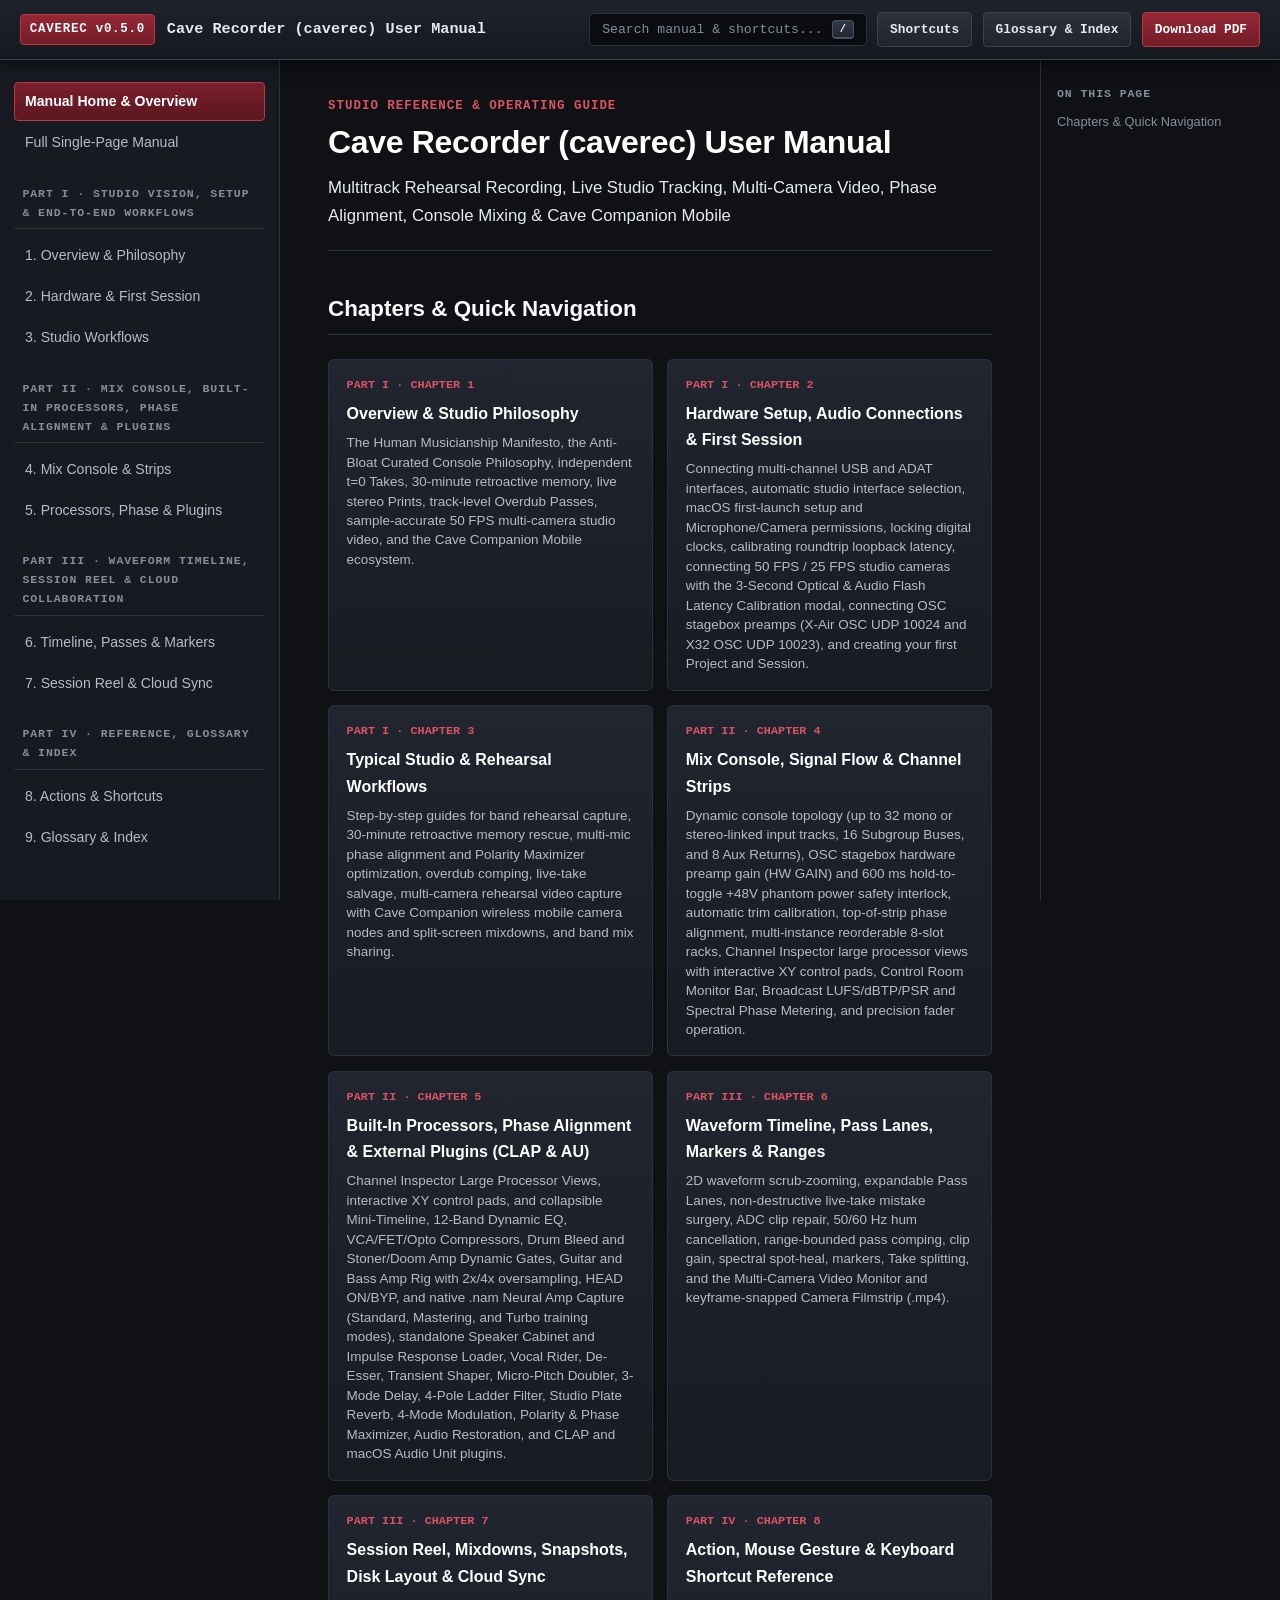
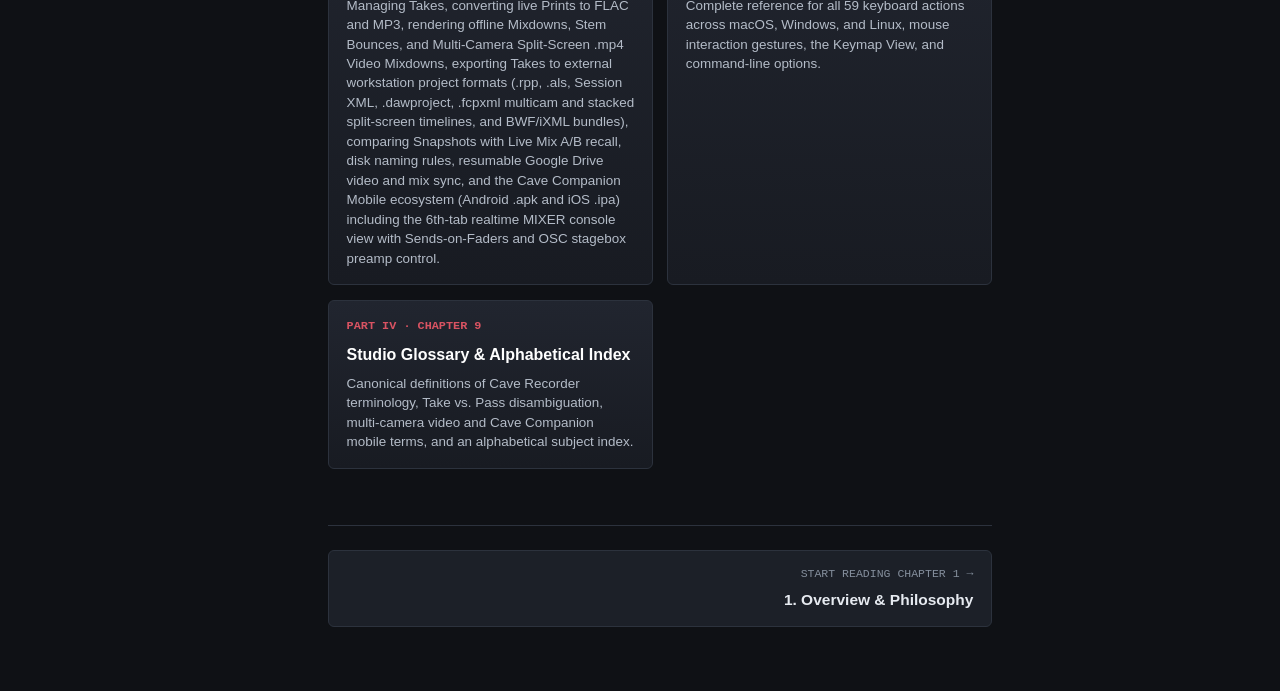
==== commit de514f6f: "docs(site): publish v0.5.0 website and User Manual" ====
--- a/manual/index.html
+++ b/manual/index.html
@@ -9,7 +9,7 @@
 <body>
   <header class="top-deck">
     <div class="brand-cluster">
-      <a class="brand-badge" href="index.html">CAVEREC v0.4.5</a>
+      <a class="brand-badge" href="index.html">CAVEREC v0.5.0</a>
       <a class="brand-title" href="index.html">Cave Recorder (caverec) User Manual</a>
     </div>
     <div class="deck-actions">
@@ -58,7 +58,7 @@
 <p class="chapter-lead">Multitrack Rehearsal Recording, Live Studio Tracking, Multi-Camera Video, Phase Alignment, Console Mixing &amp; Cave Companion Mobile</p>
 
 <h2 id="chapters-and-quick-navigation">Chapters &amp; Quick Navigation</h2>
-<div class="chapter-card-grid"><a class="chapter-card" href="01-overview-and-philosophy.html"><span class="chapter-card-num">Part I &middot; Chapter 1</span><span class="chapter-card-title">Overview &amp; Studio Philosophy</span><span class="chapter-card-desc">The Human Musicianship Manifesto, the Anti-Bloat Curated Console Philosophy, independent t=0 Takes, 30-minute retroactive memory, live stereo Prints, track-level Overdub Passes, sample-accurate 50 FPS multi-camera studio video, and the Cave Companion Mobile ecosystem.</span></a><a class="chapter-card" href="02-hardware-setup-and-first-session.html"><span class="chapter-card-num">Part I &middot; Chapter 2</span><span class="chapter-card-title">Hardware Setup, Audio Connections &amp; First Session</span><span class="chapter-card-desc">Connecting multi-channel USB and ADAT interfaces, automatic studio interface selection, macOS first-launch setup and Microphone/Camera permissions, locking digital clocks, calibrating roundtrip loopback latency, connecting 50 FPS / 25 FPS studio cameras with the 3-Second Optical &amp; Audio Flash Latency Calibration modal, and creating your first Project and Session.</span></a><a class="chapter-card" href="03-studio-and-rehearsal-workflows.html"><span class="chapter-card-num">Part I &middot; Chapter 3</span><span class="chapter-card-title">Typical Studio &amp; Rehearsal Workflows</span><span class="chapter-card-desc">Step-by-step guides for band rehearsal capture, 30-minute retroactive memory rescue, multi-mic phase alignment and Polarity Maximizer optimization, overdub comping, live-take salvage, multi-camera rehearsal video capture with Cave Companion wireless mobile camera nodes and split-screen mixdowns, and band mix sharing.</span></a><a class="chapter-card" href="04-mix-console-and-channel-strips.html"><span class="chapter-card-num">Part II &middot; Chapter 4</span><span class="chapter-card-title">Mix Console, Signal Flow &amp; Channel Strips</span><span class="chapter-card-desc">Dynamic console topology (up to 32 mono or stereo-linked input tracks, 16 Subgroup Buses, and 8 Aux Returns), automatic trim calibration, top-of-strip phase alignment, multi-instance reorderable 8-slot racks, Channel Inspector large processor views with interactive XY control pads, Control Room Monitor Bar, Broadcast LUFS/dBTP/PSR and Spectral Phase Metering, and precision fader operation.</span></a><a class="chapter-card" href="05-processors-phase-and-plugins.html"><span class="chapter-card-num">Part II &middot; Chapter 5</span><span class="chapter-card-title">Built-In Processors, Phase Alignment &amp; External Plugins (CLAP &amp; AU)</span><span class="chapter-card-desc">Channel Inspector Large Processor Views, interactive XY control pads, and collapsible Mini-Timeline, 12-Band Dynamic EQ, VCA/FET/Opto Compressors, Drum Bleed and Stoner/Doom Amp Dynamic Gates, Guitar and Bass Amp Rig with 2x/4x oversampling, HEAD ON/BYP, and native .nam Neural Amp Capture (Standard, Mastering, and Turbo training modes), standalone Speaker Cabinet and Impulse Response Loader, Vocal Rider, De-Esser, Transient Shaper, Micro-Pitch Doubler, 3-Mode Delay, 4-Pole Ladder Filter, Studio Plate Reverb, 4-Mode Modulation, Polarity &amp; Phase Maximizer, Audio Restoration, and CLAP and macOS Audio Unit plugins.</span></a><a class="chapter-card" href="06-waveform-timeline-and-markers.html"><span class="chapter-card-num">Part III &middot; Chapter 6</span><span class="chapter-card-title">Waveform Timeline, Pass Lanes, Markers &amp; Ranges</span><span class="chapter-card-desc">2D waveform scrub-zooming, expandable Pass Lanes, non-destructive live-take mistake surgery, ADC clip repair, 50/60 Hz hum cancellation, range-bounded pass comping, clip gain, spectral spot-heal, markers, Take splitting, and the Multi-Camera Video Monitor and keyframe-snapped Camera Filmstrip (.mp4).</span></a><a class="chapter-card" href="07-session-reel-snapshots-and-cloud.html"><span class="chapter-card-num">Part III &middot; Chapter 7</span><span class="chapter-card-title">Session Reel, Mixdowns, Snapshots, Disk Layout &amp; Cloud Sync</span><span class="chapter-card-desc">Managing Takes, converting live Prints to FLAC and MP3, rendering offline Mixdowns, Stem Bounces, and Multi-Camera Split-Screen .mp4 Video Mixdowns, exporting Takes to external workstation project formats (.rpp, .als, Session XML, .dawproject, .fcpxml multicam and stacked split-screen timelines, and BWF/iXML bundles), comparing Snapshots with Live Mix A/B recall, disk naming rules, resumable Google Drive video and mix sync, and the Cave Companion Mobile ecosystem (Android .apk and iOS .ipa).</span></a><a class="chapter-card" href="08-action-and-shortcut-reference.html"><span class="chapter-card-num">Part IV &middot; Chapter 8</span><span class="chapter-card-title">Action, Mouse Gesture &amp; Keyboard Shortcut Reference</span><span class="chapter-card-desc">Complete reference for all 59 keyboard actions across macOS, Windows, and Linux, mouse interaction gestures, the Keymap View, and command-line options.</span></a><a class="chapter-card" href="09-glossary-and-index.html"><span class="chapter-card-num">Part IV &middot; Chapter 9</span><span class="chapter-card-title">Studio Glossary &amp; Alphabetical Index</span><span class="chapter-card-desc">Canonical definitions of Cave Recorder terminology, Take vs. Pass disambiguation, multi-camera video and Cave Companion mobile terms, and an alphabetical subject index.</span></a></div>
+<div class="chapter-card-grid"><a class="chapter-card" href="01-overview-and-philosophy.html"><span class="chapter-card-num">Part I &middot; Chapter 1</span><span class="chapter-card-title">Overview &amp; Studio Philosophy</span><span class="chapter-card-desc">The Human Musicianship Manifesto, the Anti-Bloat Curated Console Philosophy, independent t=0 Takes, 30-minute retroactive memory, live stereo Prints, track-level Overdub Passes, sample-accurate 50 FPS multi-camera studio video, and the Cave Companion Mobile ecosystem.</span></a><a class="chapter-card" href="02-hardware-setup-and-first-session.html"><span class="chapter-card-num">Part I &middot; Chapter 2</span><span class="chapter-card-title">Hardware Setup, Audio Connections &amp; First Session</span><span class="chapter-card-desc">Connecting multi-channel USB and ADAT interfaces, automatic studio interface selection, macOS first-launch setup and Microphone/Camera permissions, locking digital clocks, calibrating roundtrip loopback latency, connecting 50 FPS / 25 FPS studio cameras with the 3-Second Optical &amp; Audio Flash Latency Calibration modal, connecting OSC stagebox preamps (X-Air OSC UDP 10024 and X32 OSC UDP 10023), and creating your first Project and Session.</span></a><a class="chapter-card" href="03-studio-and-rehearsal-workflows.html"><span class="chapter-card-num">Part I &middot; Chapter 3</span><span class="chapter-card-title">Typical Studio &amp; Rehearsal Workflows</span><span class="chapter-card-desc">Step-by-step guides for band rehearsal capture, 30-minute retroactive memory rescue, multi-mic phase alignment and Polarity Maximizer optimization, overdub comping, live-take salvage, multi-camera rehearsal video capture with Cave Companion wireless mobile camera nodes and split-screen mixdowns, and band mix sharing.</span></a><a class="chapter-card" href="04-mix-console-and-channel-strips.html"><span class="chapter-card-num">Part II &middot; Chapter 4</span><span class="chapter-card-title">Mix Console, Signal Flow &amp; Channel Strips</span><span class="chapter-card-desc">Dynamic console topology (up to 32 mono or stereo-linked input tracks, 16 Subgroup Buses, and 8 Aux Returns), OSC stagebox hardware preamp gain (HW GAIN) and 600 ms hold-to-toggle +48V phantom power safety interlock, automatic trim calibration, top-of-strip phase alignment, multi-instance reorderable 8-slot racks, Channel Inspector large processor views with interactive XY control pads, Control Room Monitor Bar, Broadcast LUFS/dBTP/PSR and Spectral Phase Metering, and precision fader operation.</span></a><a class="chapter-card" href="05-processors-phase-and-plugins.html"><span class="chapter-card-num">Part II &middot; Chapter 5</span><span class="chapter-card-title">Built-In Processors, Phase Alignment &amp; External Plugins (CLAP &amp; AU)</span><span class="chapter-card-desc">Channel Inspector Large Processor Views, interactive XY control pads, and collapsible Mini-Timeline, 12-Band Dynamic EQ, VCA/FET/Opto Compressors, Drum Bleed and Stoner/Doom Amp Dynamic Gates, Guitar and Bass Amp Rig with 2x/4x oversampling, HEAD ON/BYP, and native .nam Neural Amp Capture (Standard, Mastering, and Turbo training modes), standalone Speaker Cabinet and Impulse Response Loader, Vocal Rider, De-Esser, Transient Shaper, Micro-Pitch Doubler, 3-Mode Delay, 4-Pole Ladder Filter, Studio Plate Reverb, 4-Mode Modulation, Polarity &amp; Phase Maximizer, Audio Restoration, and CLAP and macOS Audio Unit plugins.</span></a><a class="chapter-card" href="06-waveform-timeline-and-markers.html"><span class="chapter-card-num">Part III &middot; Chapter 6</span><span class="chapter-card-title">Waveform Timeline, Pass Lanes, Markers &amp; Ranges</span><span class="chapter-card-desc">2D waveform scrub-zooming, expandable Pass Lanes, non-destructive live-take mistake surgery, ADC clip repair, 50/60 Hz hum cancellation, range-bounded pass comping, clip gain, spectral spot-heal, markers, Take splitting, and the Multi-Camera Video Monitor and keyframe-snapped Camera Filmstrip (.mp4).</span></a><a class="chapter-card" href="07-session-reel-snapshots-and-cloud.html"><span class="chapter-card-num">Part III &middot; Chapter 7</span><span class="chapter-card-title">Session Reel, Mixdowns, Snapshots, Disk Layout &amp; Cloud Sync</span><span class="chapter-card-desc">Managing Takes, converting live Prints to FLAC and MP3, rendering offline Mixdowns, Stem Bounces, and Multi-Camera Split-Screen .mp4 Video Mixdowns, exporting Takes to external workstation project formats (.rpp, .als, Session XML, .dawproject, .fcpxml multicam and stacked split-screen timelines, and BWF/iXML bundles), comparing Snapshots with Live Mix A/B recall, disk naming rules, resumable Google Drive video and mix sync, and the Cave Companion Mobile ecosystem (Android .apk and iOS .ipa) including the 6th-tab realtime MIXER console view with Sends-on-Faders and OSC stagebox preamp control.</span></a><a class="chapter-card" href="08-action-and-shortcut-reference.html"><span class="chapter-card-num">Part IV &middot; Chapter 8</span><span class="chapter-card-title">Action, Mouse Gesture &amp; Keyboard Shortcut Reference</span><span class="chapter-card-desc">Complete reference for all 59 keyboard actions across macOS, Windows, and Linux, mouse interaction gestures, the Keymap View, and command-line options.</span></a><a class="chapter-card" href="09-glossary-and-index.html"><span class="chapter-card-num">Part IV &middot; Chapter 9</span><span class="chapter-card-title">Studio Glossary &amp; Alphabetical Index</span><span class="chapter-card-desc">Canonical definitions of Cave Recorder terminology, Take vs. Pass disambiguation, multi-camera video and Cave Companion mobile terms, and an alphabetical subject index.</span></a></div>
 <nav class="chapter-pager"><a class="pager-card next" href="01-overview-and-philosophy.html"><span class="pager-dir">Start Reading Chapter 1 &rarr;</span><span class="pager-title">1. Overview &amp; Philosophy</span></a></nav>
 
     </main>
@@ -212,8 +212,8 @@
     "chapter": "2: Hardware Setup, Audio Connections & First Session",
     "title": "2.1.4 First-Launch Setup on macOS (Developer ID Signing, Notarization & Ad-Hoc Fallback)",
     "href": "02-hardware-setup-and-first-session.html#2-1-4-first-launch-setup-on-macos-developer-id-signing-notarization-ad-hoc-fallback",
-    "snippet": "The macOS release of Cave Recorder (caverec-v0.4.5-macos-arm64.zip / Cave Recorder.app) supports both Apple Developer ID Application signing and notarization and ad-hoc signed loca...",
-    "body": "The macOS release of Cave Recorder (caverec-v0.4.5-macos-arm64.zip / Cave Recorder.app) supports both Apple Developer ID Application signing and notarization and ad-hoc signed local builds: Notarized Developer ID Releases: Signed and notarized with Apple for CoreAudio multi-channel microphone and audio interface input, multi-camera studio video capture, local Wi-Fi companion and cloud networking, and third-party CLAP and Audio Unit plugin hosting, so Cave Recorder.app opens directly from /Applications without Gatekeeper warnings. Ad-Hoc Signed Builds (Gatekeeper Quarantine Clearance): When opening an ad-hoc signed build downloaded from a web browser on macOS for the first time, macOS Gatekeeper places a quarantine flag on the bundle and displays an unverified developer prompt. Clear the quarantine flag using either of these two methods before your first studio session: Method A: macOS System Settings (Open Anyway): Double-click Cave Recorder.app in /Applications and click Done (or Cancel) on the initial Gatekeeper prompt. Open System Settings -> Privacy & Security, scroll down to the Security section, and click Open Anyway next to \"Cave Recorder.app\" was blocked from use because it is not from an identified developer. Authenticate with Touch ID or your macOS administrator password and confirm Open. Method B: Terminal Quarantine Removal (xattr -cr): Open the macOS Terminal application and run xattr -cr \"/Applications/Cave Recorder.app\". Launch Cave Recorder.app normally from /Applications or Spotlight, and click Allow when macOS prompts for microphone, audio interface, and camera access."
+    "snippet": "The macOS release of Cave Recorder (caverec-v0.5.0-macos-arm64.zip / Cave Recorder.app) supports both Apple Developer ID Application signing and notarization and ad-hoc signed loca...",
+    "body": "The macOS release of Cave Recorder (caverec-v0.5.0-macos-arm64.zip / Cave Recorder.app) supports both Apple Developer ID Application signing and notarization and ad-hoc signed local builds: Notarized Developer ID Releases: Signed and notarized with Apple for CoreAudio multi-channel microphone and audio interface input, multi-camera studio video capture, local Wi-Fi companion and cloud networking, and third-party CLAP and Audio Unit plugin hosting, so Cave Recorder.app opens directly from /Applications without Gatekeeper warnings. Ad-Hoc Signed Builds (Gatekeeper Quarantine Clearance): When opening an ad-hoc signed build downloaded from a web browser on macOS for the first time, macOS Gatekeeper places a quarantine flag on the bundle and displays an unverified developer prompt. Clear the quarantine flag using either of these two methods before your first studio session: Method A: macOS System Settings (Open Anyway): Double-click Cave Recorder.app in /Applications and click Done (or Cancel) on the initial Gatekeeper prompt. Open System Settings -> Privacy & Security, scroll down to the Security section, and click Open Anyway next to \"Cave Recorder.app\" was blocked from use because it is not from an identified developer. Authenticate with Touch ID or your macOS administrator password and confirm Open. Method B: Terminal Quarantine Removal (xattr -cr): Open the macOS Terminal application and run xattr -cr \"/Applications/Cave Recorder.app\". Launch Cave Recorder.app normally from /Applications or Spotlight, and click Allow when macOS prompts for microphone, audio interface, and camera access."
   },
   {
     "chapter": "2: Hardware Setup, Audio Connections & First Session",
@@ -305,6 +305,27 @@
     "href": "02-hardware-setup-and-first-session.html#2-5-2-running-the-3-second-4-pulse-camera-latency-calibration-modal",
     "snippet": "Even when a camera's frame cadence is locked to 50 FPS (20.0 ms per frame), USB video capture cards, HDMI converters, and CMOS rolling-shutter image sensors introduce a fixed pipel...",
     "body": "Even when a camera's frame cadence is locked to 50 FPS (20.0 ms per frame), USB video capture cards, HDMI converters, and CMOS rolling-shutter image sensors introduce a fixed pipeline delay (typically 35 ms to 120 ms) between the physical moment a drumstick strikes a snare head and the moment that decoded video frame arrives in workstation memory. To measure and compensate for this optical pipeline delay to sub-frame microsecond accuracy without a mechanical clapperboard, Cave Recorder provides the 3-Second Camera Latency Calibration Modal (CALIBRATE CAMERA LATENCY): Position the Camera, Select a Calibration Mode & Open Calibration: Open the camera settings panel (CAM SYNC), click CALIBRATE CAMERA LATENCY, and select one of the three calibration modes in the mode selector bar: 4-PULSE VERNIER FLASH (External / Companion Cameras Pointed at the Display or Rear LED Torch): Emits a 4-pulse quarter-frame staggered screen/LED flash + studio monitor click sequence for automated sub-frame optical latency measurement. FULL-WINDOW WHITE FLASH (Built-In Laptop Webcams Facing the Musician): Temporarily replaces the entire modal with a full-window #FFFFFF maximum-luminance white flash during each 80 ms pulse so a built-in laptop camera (such as a MacBook FaceTime HD Camera) facing away from the screen captures the reflected room/face illumination jump. INTERACTIVE CLAPPER / HAND CLAP (Visual Hand-Clap Filmstrip Inspector): Records a 3-second audio-video capture while you clap your hands once in front of the camera lens, automatically locates the acoustic clap transient peak, and opens an interactive -5..+5 frame-stepping filmstrip inspector ([◀ PREV FRAME] / [NEXT FRAME ▶]) around the impulse so you can select the exact frame of physical hand contact and save the calibrated camera latency offset. Execute the 3-Second (34,320-Sample) Calibration Sequence: Click START 3-SECOND CALIBRATION. In 4-Pulse Vernier or Full-Window White Flash mode, Cave Recorder runs an automated 4-phase optical and acoustic measurement spanning 34,320 samples (715 ms active measurement window inside the 3-second sequence) at 48.0 kHz: Vernier Staggered Optical Flash + Studio Monitor Click: Cave Recorder emits 4 synchronized calibration pulses staggered at quarter-frame (5.0 ms / 240-sample) Vernier offsets relative to the 20.0 ms (50 FPS) camera frame grid. Each pulse pairs an 80 ms full-white screen flash (or high-intensity mobile LED Torch flash) with a crisp acoustic calibration click routed through the studio monitors into an active live-room microphone. Direct-Path Acoustic Onset Detector: The audio analyzer identifies the exact direct-path acoustic arrival sample of each monitor click while rejecting late room reflections, establishing the true physical acoustic timestamp on the 48.0 kHz audio clock. Partial-Exposure Luminance Weighting: Because a CMOS sensor integrating light over a 20.0 ms frame window captures a partial-exposure brightness ramp on the exact frame where the 80 ms flash turns on, Cave Recorder weights the rising luminance fraction across the 4 Vernier-staggered pulses to solve the optical arrival time with sub-frame microsecond precision (finer than a single 20.0 ms video frame). Automatic Per-Camera Calibration Storage: Once the 4-pulse sequence completes, the modal displays the measured optical offset (for example, Measured Camera Latency: +64.25 ms (+64,250 us | 3.21 frames @ 50 FPS)) and stores the calibrated latency offset in the session by hardware camera identifier. Every subsequent Take recorded with that camera automatically stamps its .vididx frame index with the calibrated microsecond offset so drumstick impacts and guitar strums lock visually to the audio waveform."
+  },
+  {
+    "chapter": "2: Hardware Setup, Audio Connections & First Session",
+    "title": "2.6 Connecting an OSC Stagebox (OSC STAGEBOX Modal, X-Air OSC UDP 10024 & X32 OSC UDP 10023)",
+    "href": "02-hardware-setup-and-first-session.html#2-6-connecting-an-osc-stagebox-osc-stagebox-modal-x-air-osc-udp-10024-x32-osc-udp-10023",
+    "snippet": "When tracking through an 18-channel or 32-channel digital stagebox audio interface that exposes remote microphone preamp control over Open Sound Control (OSC), Cave Recorder integr...",
+    "body": "When tracking through an 18-channel or 32-channel digital stagebox audio interface that exposes remote microphone preamp control over Open Sound Control (OSC), Cave Recorder integrates hardware headamp gain (HW GAIN: -12.0 dB to +60.0 dB in 0.5 dB steps), +48V phantom power switching, and USB routing tap inspection directly into the desktop MIX CONSOLE and the Cave Companion mobile MIXER view."
+  },
+  {
+    "chapter": "2: Hardware Setup, Audio Connections & First Session",
+    "title": "2.6.1 Multi-NIC LAN & Direct-Ethernet (169.254.x.x) Discovery",
+    "href": "02-hardware-setup-and-first-session.html#2-6-1-multi-nic-lan-direct-ethernet-169-254-x-x-discovery",
+    "snippet": "Click the STAGEBOX: OFF (or PAIR XR18? / XR18 0.3ms) status pill in the Top Transport Deck to open the OSC Stagebox Pairing & Preamp Control modal (OSC STAGEBOX PAIRING & PREAMP CO...",
+    "body": "Click the STAGEBOX: OFF (or PAIR XR18? / XR18 0.3ms) status pill in the Top Transport Deck to open the OSC Stagebox Pairing & Preamp Control modal (OSC STAGEBOX PAIRING & PREAMP CONTROL): Multi-NIC Broadcast Discovery (SCAN /xinfo / SCAN NOW): Many rehearsal rooms connect the stagebox's Ethernet control port directly to the recording laptop with a single Cat5e/Cat6 patch cable (operating on a 169.254.x.x/16 link-local address) while the laptop's Wi-Fi adapter remains connected to the studio router (192.168.x.x/24) for Cave Companion phones and Google Drive sync. Clicking SCAN /xinfo (or SCAN NOW in the auto-detected stagebox banner) probes every active network interface on the workstation simultaneously across both X-Air OSC (UDP 10024) (XR18, XR16, XR12, MR18) and X32 OSC (UDP 10023) (X32, X32 Rack, M32) ports, listing discovered stageboxes with their model identifier, firmware version, and network interface IP. Manual IP & Dialect Selection (CONNECT IP): You can also type an explicit IP:PORT address (such as 192.168.1.60:10024 or 169.254.10.24:10024), choose X-Air OSC (UDP 10024) or X32 OSC (UDP 10023), and click CONNECT IP."
+  },
+  {
+    "chapter": "2: Hardware Setup, Audio Connections & First Session",
+    "title": "2.6.2 Hardware-Truth on Connect, Ramped Session Gain Push & USB Tap Verification",
+    "href": "02-hardware-setup-and-first-session.html#2-6-2-hardware-truth-on-connect-ramped-session-gain-push-usb-tap-verification",
+    "snippet": "To prevent sudden feedback blasts or unexpected +48V phantom power pops when connecting to a live stagebox, Cave Recorder enforces three hardware-safety invariants: Hardware-Truth ...",
+    "body": "To prevent sudden feedback blasts or unexpected +48V phantom power pops when connecting to a live stagebox, Cave Recorder enforces three hardware-safety invariants: Hardware-Truth on Connect (Zero Unsolicited Gain Overwrite): Connecting to an OSC stagebox queries the unit's current physical headamp gains, +48V phantom states, and USB send taps without overwriting a single hardware parameter. If the open Cave Recorder Session contains previously saved hardware preamp gains that differ from the live stagebox settings, an amber Δ (GAIN DELTA) indicator illuminates on the affected channel strips and in the OSC STAGEBOX PAIRING & PREAMP CONTROL modal (CAPTURE HW -> SESSION saves the live stagebox gains into the Session). Ramped Session Gain Restoration (PUSH SESSION -> HW (RAMPED) / PUSH GAINS): Clicking PUSH SESSION -> HW (RAMPED) in the desktop stagebox modal (or PUSH GAINS in the Cave Companion mobile MIXER top deck) smoothly ramps mismatched hardware preamps toward their saved Session values at a controlled 3.0 dB per 25 ms slew rate. By default, +48V phantom power states are excluded from bulk session pushes unless you explicitly enable the [x] PUSH +48V toggle. USB Routing Tap Diagnostics (SET ALL USB TO RAW ANALOG): The stagebox modal inspects each channel's hardware USB send tap point (ANALOG / PRE-EQ vs. POST-EQ / POST-FADER). If any stagebox channel is tapped post-EQ or post-fader on the hardware mixer, a warning banner appears with a one-click SET ALL USB TO RAW ANALOG button so your recorded Cave Recorder multitrack stems remain pure pre-processing analog captures."
   },
   {
     "chapter": "3: Typical Studio & Rehearsal Workflows",
@@ -409,7 +430,7 @@
     "title": "3.7.1 Step-by-Step Multi-Camera & Mobile Companion Procedure",
     "href": "03-studio-and-rehearsal-workflows.html#3-7-1-step-by-step-multi-camera-mobile-companion-procedure",
     "snippet": "Pair Bandmates' Phones in the PAIR MOBILE COMPANION Modal: Open the Pair Mobile Companion modal on the desktop workstation. Cave Recorder displays a caverec://pair QR code (contain...",
-    "body": "Pair Bandmates' Phones in the PAIR MOBILE COMPANION Modal: Open the Pair Mobile Companion modal on the desktop workstation. Cave Recorder displays a caverec://pair QR code (containing the workstation's local Wi-Fi studio address, a secure pairing token, and the optional Google Drive project folder ID) alongside a one-click COPY PAIRING URL clipboard button, a 6-digit PIN fallback, and an app download QR code for caverec-v0.4.5-android-arm64.apk (Android) and caverec-v0.4.5-ios-arm64.ipa (iOS). Each bandmate scans the pairing QR code inside the Cave Companion app. Assign Full Control + Camera to the drummer's phone (so the drummer can start and stop Takes from behind the kit) and Camera + Player to the guitarist's phone. Verify 50 FPS CFR Lock & Calibrate Camera Latency (3-Second 4-Pulse Flash): Arm the desktop USB/HDMI drum camera (Cam01-Drums) at 1080p50 CFR (960 audio samples/frame at 48.0 kHz). If calibrating the camera for the first time, run the 3-Second Camera Latency Calibration modal (4-pulse 80 ms screen flash + studio monitor click) so Cave Recorder stores its exact sub-frame optical latency. On both phones, switch to the Wireless 1080p50 CFR Mobile Camera Node tab. Confirm the green Clock Lock Badge shows < 0.5 ms wireless clock lock and live 16-channel peak meters. For first-time phone optical calibration, run the phone's Rear LED Torch 4-Pulse Calibration so its hardware sensor offset is recorded. Trigger Multi-Track Audio + Multi-Camera Video Recording Remotely: From behind the drum kit, the drummer taps Record (●) on the Cave Companion Remote Transport screen. Desktop Cave Recorder creates Take 001 at 00:00:00.000, illuminates the red Recording Tally Border across the desktop Video Monitor and both mobile camera screens, and records 18 channels of 32-bit float audio stems (rec/.wav), the live Master Bus stereo Print (mix/Print001.wav), and sample-locked 50 FPS CFR video streams (video/.mp4 + .vididx frame indices). Automatic Wireless Camera Ingest When Recording Stops: When the song ends, the drummer taps Stop (■). Both phones immediately finalize their local 1080p50 .mp4 and .vididx index files and transfer them automatically over local Wi-Fi (with integrity verification and automatic resume) into <TakeFolder>/video/ on the desktop workstation. As each camera transfer completes, Cave Recorder automatically ingests the new angle into Take 001's Video Timeline Strip keyframe-snapped thumbnail filmstrip in WAVEFORM TIMELINE (CMD/CTRL + 2). If any angle needs a fine visual tweak, drag its Camera Trim Offset slider while watching the real-time Video Monitor. Render a Split-Screen .mp4 Video Mixdown & .fcpxml v1.9 Multicam Timeline: Open the Export Video Mixdown & Multicam FCPXML modal from SESSION REEL (CMD/CTRL + 4). Select the 3-Cam Band layout (or Side-by-Side Crop with horizontal camera pan adjustments, Side-by-Side 16:9, or Quad 2x2) and click RENDER VIDEO MIXDOWN (.MP4). Cave Recorder's split-screen video compositor and hardware video encoder render <TakeFolder>/mix/GF_20261020-1_Take001_VideoMix001.mp4 (combining 50 FPS video with AAC-LC stereo console audio) alongside gapless 48.0 kHz .flac and .mp3 audio prints, linking them into <ProjectTag>/_Mixes/. Click EXPORT MULTICAM FCPXML (.FCPXML) to write both a stacked split-screen timeline (<adjust-crop>, <adjust-transform>, and <timeMap> clock-drift tables) and a native <mc-clip> multi-camera switching timeline into <TakeFolder>/export/. Review Multi-Angle Video & Audio Prints on Mobile (Take Player & Google Drive Sync): Bandmates open the Multi-Angle & Multi-Print Take Player in the Cave Companion app (or pull from Google Drive Cloud Sync, which automatically skips already-uploaded files and resumes interrupted transfers) to switch live between all three camera angles (Cam01-Drums, Cam02-GtrMobile, Cam03-RoomMobile) and .flac/.mp3 audio prints with sample-locked audio-video playback."
+    "body": "Pair Bandmates' Phones in the PAIR MOBILE COMPANION Modal: Open the Pair Mobile Companion modal on the desktop workstation. Cave Recorder displays a caverec://pair QR code (containing the workstation's local Wi-Fi studio address, a secure pairing token, and the optional Google Drive project folder ID) alongside a one-click COPY PAIRING URL clipboard button, a 6-digit PIN fallback, and an app download QR code for caverec-v0.5.0-android-arm64.apk (Android) and caverec-v0.5.0-ios-arm64.ipa (iOS). Each bandmate scans the pairing QR code inside the Cave Companion app. Assign Full Control + Camera to the drummer's phone (so the drummer can start and stop Takes from behind the kit) and Camera + Player to the guitarist's phone. Verify 50 FPS CFR Lock & Calibrate Camera Latency (3-Second 4-Pulse Flash): Arm the desktop USB/HDMI drum camera (Cam01-Drums) at 1080p50 CFR (960 audio samples/frame at 48.0 kHz). If calibrating the camera for the first time, run the 3-Second Camera Latency Calibration modal (4-pulse 80 ms screen flash + studio monitor click) so Cave Recorder stores its exact sub-frame optical latency. On both phones, switch to the Wireless 1080p50 CFR Mobile Camera Node tab. Confirm the green Clock Lock Badge shows < 0.5 ms wireless clock lock and live 16-channel peak meters. For first-time phone optical calibration, run the phone's Rear LED Torch 4-Pulse Calibration so its hardware sensor offset is recorded. Trigger Multi-Track Audio + Multi-Camera Video Recording Remotely: From behind the drum kit, the drummer taps Record (●) on the Cave Companion Remote Transport screen. Desktop Cave Recorder creates Take 001 at 00:00:00.000, illuminates the red Recording Tally Border across the desktop Video Monitor and both mobile camera screens, and records 18 channels of 32-bit float audio stems (rec/.wav), the live Master Bus stereo Print (mix/Print001.wav), and sample-locked 50 FPS CFR video streams (video/.mp4 + .vididx frame indices). Automatic Wireless Camera Ingest When Recording Stops: When the song ends, the drummer taps Stop (■). Both phones immediately finalize their local 1080p50 .mp4 and .vididx index files and transfer them automatically over local Wi-Fi (with integrity verification and automatic resume) into <TakeFolder>/video/ on the desktop workstation. As each camera transfer completes, Cave Recorder automatically ingests the new angle into Take 001's Video Timeline Strip keyframe-snapped thumbnail filmstrip in WAVEFORM TIMELINE (CMD/CTRL + 2). If any angle needs a fine visual tweak, drag its Camera Trim Offset slider while watching the real-time Video Monitor. Render a Split-Screen .mp4 Video Mixdown & .fcpxml v1.9 Multicam Timeline: Open the Export Video Mixdown & Multicam FCPXML modal from SESSION REEL (CMD/CTRL + 4). Select the 3-Cam Band layout (or Side-by-Side Crop with horizontal camera pan adjustments, Side-by-Side 16:9, or Quad 2x2) and click RENDER VIDEO MIXDOWN (.MP4). Cave Recorder's split-screen video compositor and hardware video encoder render <TakeFolder>/mix/GF_20261020-1_Take001_VideoMix001.mp4 (combining 50 FPS video with AAC-LC stereo console audio) alongside gapless 48.0 kHz .flac and .mp3 audio prints, linking them into <ProjectTag>/_Mixes/. Click EXPORT MULTICAM FCPXML (.FCPXML) to write both a stacked split-screen timeline (<adjust-crop>, <adjust-transform>, and <timeMap> clock-drift tables) and a native <mc-clip> multi-camera switching timeline into <TakeFolder>/export/. Review Multi-Angle Video & Audio Prints on Mobile (Take Player & Google Drive Sync): Bandmates open the Multi-Angle & Multi-Print Take Player in the Cave Companion app (or pull from Google Drive Cloud Sync, which automatically skips already-uploaded files and resumes interrupted transfers) to switch live between all three camera angles (Cam01-Drums, Cam02-GtrMobile, Cam03-RoomMobile) and .flac/.mp3 audio prints with sample-locked audio-video playback."
   },
   {
     "chapter": "4: Mix Console, Signal Flow & Channel Strips",
@@ -444,14 +465,14 @@
     "title": "4.2.1 Input Track Control Reference Table",
     "href": "04-mix-console-and-channel-strips.html#4-2-1-input-track-control-reference-table",
     "snippet": "1. Header CH01 .. CH18 Badge & Nameplate Custom text label (e.g., 01KickIn) CHNN Identifies channel number and scribble-strip name. Clicking selects the strip for inspection. 1. He...",
-    "body": "1. Header CH01 .. CH18 Badge & Nameplate Custom text label (e.g., 01KickIn) CHNN Identifies channel number and scribble-strip name. Clicking selects the strip for inspection. 1. Header Level & Delay Readout -inf..+12.0dB, 0us..50000us +0.0dB 0us Displays current fader setting and active sub-sample phase delay offset in microseconds (us). 2. Input & Phase Physical Input (IN 01 v) IN 01..IN 18, NONE (PLAYBACK) IN NN Assigns physical hardware audio input channel or sets the strip to pure disk playback. 2. Input & Phase Polarity Invert (Ø) Off / Active (cyan, SHIFT + P) Off Flips signal polarity by 180° on the inspected strip to correct underside snare mics or inverted cables. 2. Input & Phase Phase Align (Φ) Off (dark) / Active (emerald) Off Engages sub-sample acoustic delay compensation (0.00 ms to +50.00 ms) calculated by ALIGN ALL. 2. Input & Phase Input Trim (TRM) -24.0 dB to +24.0 dB +0.0 dB Adjusts pre-insert digital input gain before disk stem capture and the 8-slot rack. 3. Rack & Pass Rack Slot Summary 0 OF 8 SLOTS .. 8 OF 8 SLOTS 3 OF 8 SLOTS Shows active processor count in the channel's 8-slot insert rack. 3. Rack & Pass Active Pass Badge PASS 01, OD 02, OD 03.. PASS 01 Displays which Pass Lane is currently selected for playback inside the active Take. 4. Aux Sends Reverb Send (RVB) -inf (-60.0 dB) to +12.0 dB -12.0 dB Controls send level from this channel to the stereo AUX 1 REVERB bus. 4. Aux Sends Delay Send (DLY) -inf (-60.0 dB) to +12.0 dB -18.0 dB Controls send level from this channel to the stereo AUX 2 TAPE DLY bus. 4. Aux Sends Send Tap Selector PRE / EQ / PST PST Selects pre-insert (PRE), post-EQ/pre-fader (EQ), or post-fader (PST) send pickoff point. 5. Routing & Pan Output Bus (OUT: ... v) SUB 1..SUB 16, MST OUT: MST v Routes post-fader channel output to one or more Subgroup Buses and/or the Master Bus. 5. Routing & Pan Stereo Pan (PAN) L 100% .. C .. R 100% C (Center) Positions the channel across the stereo field using a constant-power panning taper. 6. Switch Bank Mute (M) Off / Muted (SHIFT + M) Off Silences post-fader channel audio and PST aux sends without stopping pre-fader recording. 6. Switch Bank Solo (S) Off / Soloed (SHIFT + S) Off Isolates soloed channels in the control room monitor path without affecting multitrack recording. 6. Switch Bank Record Arm (R) Unarmed / Armed (red, SHIFT + A) Armed on active inputs Arms the channel for disk stem capture and rolling 30-minute retroactive memory capture. 6. Switch Bank Input Monitor (I) Auto Playback / Live Input (SHIFT + I) Off Forces live physical input monitoring through the channel strip even during transport playback. 7. Fader & Meter Channel Fader & 40-Seg Meter -inf (-60.0 dB) to +12.0 dB +0.0 dB Controls post-insert mix level alongside a 40-segment Peak/RMS bargraph with peak hold."
+    "body": "1. Header CH01 .. CH18 Badge & Nameplate Custom text label (e.g., 01KickIn) CHNN Identifies channel number and scribble-strip name. Clicking selects the strip for inspection. 1. Header Level & Delay Readout -inf..+12.0dB, 0us..50000us +0.0dB 0us Displays current fader setting and active sub-sample phase delay offset in microseconds (us). 2. Input & Phase Physical Input (IN 01 v) IN 01..IN 18, NONE (PLAYBACK) IN NN Assigns physical hardware audio input channel or sets the strip to pure disk playback. 2. Input & Phase Polarity Invert (Ø) Off / Active (cyan, SHIFT + P) Off Flips signal polarity by 180° on the inspected strip to correct underside snare mics or inverted cables. 2. Input & Phase Phase Align (Φ) Off (dark) / Active (emerald) Off Engages sub-sample acoustic delay compensation (0.00 ms to +50.00 ms) calculated by ALIGN ALL. 2. Input & Phase Hardware Preamp (HW GAIN & +48V) -12.0 dB to +60.0 dB (0.5 dB steps), 600 ms +48V hold Hardware truth Controls remote OSC Stagebox analog mic preamp gain and +48V phantom power when an X-Air OSC or X32 OSC stagebox is connected. 2. Input & Phase Input Trim (TRM) -24.0 dB to +24.0 dB +0.0 dB Adjusts pre-insert digital input gain before disk stem capture and the 8-slot rack. 3. Rack & Pass Rack Slot Summary 0 OF 8 SLOTS .. 8 OF 8 SLOTS 3 OF 8 SLOTS Shows active processor count in the channel's 8-slot insert rack. 3. Rack & Pass Active Pass Badge PASS 01, OD 02, OD 03.. PASS 01 Displays which Pass Lane is currently selected for playback inside the active Take. 4. Aux Sends Reverb Send (RVB) -inf (-60.0 dB) to +12.0 dB -12.0 dB Controls send level from this channel to the stereo AUX 1 REVERB bus. 4. Aux Sends Delay Send (DLY) -inf (-60.0 dB) to +12.0 dB -18.0 dB Controls send level from this channel to the stereo AUX 2 TAPE DLY bus. 4. Aux Sends Send Tap Selector PRE / EQ / PST PST Selects pre-insert (PRE), post-EQ/pre-fader (EQ), or post-fader (PST) send pickoff point. 5. Routing & Pan Output Bus (OUT: ... v) SUB 1..SUB 16, MST OUT: MST v Routes post-fader channel output to one or more Subgroup Buses and/or the Master Bus. 5. Routing & Pan Stereo Pan (PAN) L 100% .. C .. R 100% C (Center) Positions the channel across the stereo field using a constant-power panning taper. 6. Switch Bank Mute (M) Off / Muted (SHIFT + M) Off Silences post-fader channel audio and PST aux sends without stopping pre-fader recording. 6. Switch Bank Solo (S) Off / Soloed (SHIFT + S) Off Isolates soloed channels in the control room monitor path without affecting multitrack recording. 6. Switch Bank Record Arm (R) Unarmed / Armed (red, SHIFT + A) Armed on active inputs Arms the channel for disk stem capture and rolling 30-minute retroactive memory capture. 6. Switch Bank Input Monitor (I) Auto Playback / Live Input (SHIFT + I) Off Forces live physical input monitoring through the channel strip even during transport playback. 7. Fader & Meter Channel Fader & 40-Seg Meter -inf (-60.0 dB) to +12.0 dB +0.0 dB Controls post-insert mix level alongside a 40-segment Peak/RMS bargraph with peak hold."
   },
   {
     "chapter": "4: Mix Console, Signal Flow & Channel Strips",
     "title": "4.2.2 Zone 1 & Zone 2: Track Header, Input Routing, Polarity, Phase & Trim",
     "href": "04-mix-console-and-channel-strips.html#4-2-2-zone-1-zone-2-track-header-input-routing-polarity-phase-trim",
     "snippet": "At the top of each Input Track strip (CH01 through CH18), the Track Header displays the channel badge (CH01 highlighted in emerald when selected) and the custom scribble-strip name...",
-    "body": "At the top of each Input Track strip (CH01 through CH18), the Track Header displays the channel badge (CH01 highlighted in emerald when selected) and the custom scribble-strip name (01KickIn, 02SnrTp, 03OvrhdL, 04GtrAmp). A crimson outline borders the entire selected channel strip to show at a glance which track is currently loaded into the four Upper Console Wells (on the Mix Console view, CMD/CTRL + 1) and the full-screen CHANNEL INSPECTOR view (CMD/CTRL + 3). Immediately beneath the track name, a compact dual telemetry line reports the current fader gain and the sub-sample phase delay offset in microseconds (such as -2.4dB 0us on CH01, +1.5dB 420us on CH02, and +0.0dB 1850us on CH03). Clicking the Physical Input Selector (IN 01 v) opens the CH NN PHYSICAL INPUT popover menu, allowing you to bind the channel strip to any physical hardware input (IN 01 through IN 18) on your connected USB, Thunderbolt, or ADAT audio interface, or select NONE (PLAYBACK) for dedicated mixdown or virtual instrument return tracks. Directly to the right of the input dropdown sit two phase-conditioning switches paired with a zero-slot top-of-strip allpass phase rotator: Ø (Polarity Invert, SHIFT + P on the inspected strip): Reverses the positive and negative waveform excursions by 180°. It illuminates cyan when active (for example, on CH02 02SnrTp when phase-aligning a snare microphone against overheads or a bottom snare mic, or after running the Mode 1 Instant Binary Polarity Maximizer). Φ (Sub-Sample Phase Alignment & Zero-Slot Phase Align Network): Illuminates emerald when automatic or manual multi-mic phase alignment is active on the channel. In addition to applying a sub-sample time-of-flight delay between 0.00 ms and +50.00 ms (0 us to 50,000 us), every channel strip contains a built-in, zero-slot 5-stage Phase Align Network (one 1st-order 20-500 Hz low-frequency rotator plus four 2nd-order 20-12,000 Hz biquad allpass stages with a clickless 10 ms dual-branch preset crossfade) driven by the Mode 2 Deep Multicore Spectral Phase & Allpass Solver. Because the Phase Align Network lives at the top of the channel strip alongside Ø and Φ, all eight insert slots remain completely free for creative mixing. See Chapter 5: Built-In Processors, Phase Alignment & External Plugins (CLAP & AU) for the complete multi-mic alignment and Polarity Maximizer workflow. Below the input and phase row, the horizontal Input Trim (TRM) bar adjusts pre-insert gain from -24.0 dB to +24.0 dB around a center 0.0 dB detent. Use TRM (or click CALIBRATE ALL TRIMS in the Gain Utility processor or console header to automatically calibrate all active channels to -18 dBFS RMS with a -6 dBFS peak ceiling in one step) so that raw stems hit disk and analog-modeled insert processors in their optimal dynamic sweet spot."
+    "body": "At the top of each Input Track strip (CH01 through CH18), the Track Header displays the channel badge (CH01 highlighted in emerald when selected) and the custom scribble-strip name (01KickIn, 02SnrTp, 03OvrhdL, 04GtrAmp). A crimson outline borders the entire selected channel strip to show at a glance which track is currently loaded into the four Upper Console Wells (on the Mix Console view, CMD/CTRL + 1) and the full-screen CHANNEL INSPECTOR view (CMD/CTRL + 3). Immediately beneath the track name, a compact dual telemetry line reports the current fader gain and the sub-sample phase delay offset in microseconds (such as -2.4dB 0us on CH01, +1.5dB 420us on CH02, and +0.0dB 1850us on CH03). Clicking the Physical Input Selector (IN 01 v) opens the CH NN PHYSICAL INPUT popover menu, allowing you to bind the channel strip to any physical hardware input (IN 01 through IN 18) on your connected USB, Thunderbolt, or ADAT audio interface, or select NONE (PLAYBACK) for dedicated mixdown or virtual instrument return tracks. Directly to the right of the input dropdown sit two phase-conditioning switches paired with a zero-slot top-of-strip allpass phase rotator: Ø (Polarity Invert, SHIFT + P on the inspected strip): Reverses the positive and negative waveform excursions by 180°. It illuminates cyan when active (for example, on CH02 02SnrTp when phase-aligning a snare microphone against overheads or a bottom snare mic, or after running the Mode 1 Instant Binary Polarity Maximizer). Φ (Sub-Sample Phase Alignment & Zero-Slot Phase Align Network): Illuminates emerald when automatic or manual multi-mic phase alignment is active on the channel. In addition to applying a sub-sample time-of-flight delay between 0.00 ms and +50.00 ms (0 us to 50,000 us), every channel strip contains a built-in, zero-slot 5-stage Phase Align Network (one 1st-order 20-500 Hz low-frequency rotator plus four 2nd-order 20-12,000 Hz biquad allpass stages with a clickless 10 ms dual-branch preset crossfade) driven by the Mode 2 Deep Multicore Spectral Phase & Allpass Solver. Because the Phase Align Network lives at the top of the channel strip alongside Ø and Φ, all eight insert slots remain completely free for creative mixing. See Chapter 5: Built-In Processors, Phase Alignment & External Plugins (CLAP & AU) for the complete multi-mic alignment and Polarity Maximizer workflow. Below the input and phase row, the horizontal Input Trim (TRM) bar adjusts pre-insert gain from -24.0 dB to +24.0 dB around a center 0.0 dB detent. Use TRM (or click CALIBRATE ALL TRIMS in the Gain Utility processor or console header to automatically calibrate all active channels to -18 dBFS RMS with a -6 dBFS peak ceiling in one step) so that raw stems hit disk and analog-modeled insert processors in their optimal dynamic sweet spot. When an OSC Stagebox (X-Air OSC UDP 10024 or X32 OSC UDP 10023) is connected (see Section 2.6 in Chapter 2), Zone 2 also exposes direct hardware preamp controls above digital TRM: HW GAIN (-12.0 dB to +60.0 dB in 0.5 dB Steps): Adjusts the physical analog microphone preamp on the stagebox (or -12.0 dB to +20.0 dB on stereo line inputs 17/18) with an amber Δ indicator whenever the live stagebox gain differs from the saved Session value. 600 ms Hold-to-Toggle +48V Phantom Power Interlock: To prevent accidental single-click phantom power switching on ribbon microphones or live studio monitors, toggling +48V on either the desktop strip or the Cave Companion mobile MIXER view requires a continuous 600 ms press-and-hold with a live progress fill indicator (releasing early cancels the toggle without changing hardware phantom power state)."
   },
   {
     "chapter": "4: Mix Console, Signal Flow & Channel Strips",
@@ -1178,15 +1199,15 @@
     "chapter": "7: Session Reel, Mixdowns, Snapshots, Disk Layout & Cloud Sync",
     "title": "7.6 Cave Companion Mobile Ecosystem (Android .apk & iOS .ipa)",
     "href": "07-session-reel-snapshots-and-cloud.html#7-6-cave-companion-mobile-ecosystem-android-apk-ios-ipa",
-    "snippet": "The Cave Companion mobile application for Android (caverec-v0.4.5-android-arm64.apk) and iOS (caverec-v0.4.5-ios-arm64.ipa) turns every bandmate's phone or tablet into a low-latenc...",
-    "body": "The Cave Companion mobile application for Android (caverec-v0.4.5-android-arm64.apk) and iOS (caverec-v0.4.5-ios-arm64.ipa) turns every bandmate's phone or tablet into a low-latency Wireless Remote Transport & 16-Channel Meter Bridge, a sample-locked Wireless 1080p50 CFR Studio Camera Node, and an offline-capable Multi-Angle & Multi-Print Take Player styled in the same anodized studio console aesthetic as the desktop workstation (complete with the top-bar CaveLogoBadge, unified Studio Status Bar, and adaptive 2-pane landscape split console on iPad and Android tablets)."
+    "snippet": "The Cave Companion mobile application for Android (caverec-v0.5.0-android-arm64.apk) and iOS (caverec-v0.5.0-ios-arm64.ipa) turns every bandmate's phone or tablet into a low-latenc...",
+    "body": "The Cave Companion mobile application for Android (caverec-v0.5.0-android-arm64.apk) and iOS (caverec-v0.5.0-ios-arm64.ipa) turns every bandmate's phone or tablet into a low-latency Wireless Remote Transport & 16-Channel Meter Bridge, a full Realtime Wireless Studio MIXER Console (PAIRING | REMOTE | MIXER | CAMERA | SESSIONS | PLAYER), a sample-locked Wireless 1080p50 CFR Studio Camera Node, and an offline-capable Multi-Angle & Multi-Print Take Player styled in the same anodized studio console aesthetic as the desktop workstation (complete with the top-bar CaveLogoBadge, unified Studio Status Bar, and dedicated 1920x1200 1.5x tablet and phone mixer layouts)."
   },
   {
     "chapter": "7: Session Reel, Mixdowns, Snapshots, Disk Layout & Cloud Sync",
     "title": "7.6.1 Desktop Pair Mobile Companion Modal (Studio QR Code, 6-Digit PIN & Device Access Roles)",
     "href": "07-session-reel-snapshots-and-cloud.html#7-6-1-desktop-pair-mobile-companion-modal-studio-qr-code-6-digit-pin-device-access-roles",
     "snippet": "Click PAIR MOBILE in the Top Transport Deck to open the Pair Mobile Companion modal on your desktop workstation: Studio Pairing QR Code, COPY PAIRING URL & 6-Digit PIN Fallback: Di...",
-    "body": "Click PAIR MOBILE in the Top Transport Deck to open the Pair Mobile Companion modal on your desktop workstation: Studio Pairing QR Code, COPY PAIRING URL & 6-Digit PIN Fallback: Displays a high-contrast QR code encoding the workstation's local network address, workstation identity, a secure pairing credential, and the optional Google Drive project folder link, alongside a one-click COPY PAIRING URL clipboard button (COPIED TO CLIPBOARD) for pasting directly into a message or simulator. Inside the mobile app's Pair tab, switch between SCAN STUDIO QR and 6-DIGIT PIN entry at any time. If a device camera is already mounted on a tripod across the room, bandmates can type the workstation's IP address and the 6-digit numeric PIN displayed below the QR code instead. Automatic Studio Reconnection & Safe Unpair Sheet: Upon pairing, the mobile app securely saves the studio pairing credential on the device so subsequent studio rehearsals reconnect automatically when the phone joins the studio Wi-Fi network. Tapping the connected studio badge in the top Studio Status Bar opens the paired connection sheet with live clock-lock telemetry and a two-step Unpair Device confirmation. Paired Device Access Roles (Access Role): The desktop modal lists every paired phone with live connection status, clock-lock offset, and a per-device Access Role selector: Full Control + Camera: Can trigger Play, Stop, Record, Overdub, RETRO, safe two-step Discard Take confirmation, marker drops (M), 60 Hz timeline scrubbing, and record/transfer wireless 1080p50 camera angles. Camera + Player: Can record synchronized 1080p50 camera angles and play back Takes and mixes, while transport Record/Stop triggers are locked out to prevent accidental bumps during a live song. Player & Meters Only: Read-only 16-channel metering, session browsing, and multi-angle Take playback. Companion App Download QR Code: Includes a toggleable download QR code pointing directly to the release packages (caverec-v0.4.5-android-arm64.apk and caverec-v0.4.5-ios-arm64.ipa)."
+    "body": "Click PAIR MOBILE in the Top Transport Deck to open the Pair Mobile Companion modal on your desktop workstation: Studio Pairing QR Code, COPY PAIRING URL & 6-Digit PIN Fallback: Displays a high-contrast QR code encoding the workstation's local network address, workstation identity, a secure pairing credential, and the optional Google Drive project folder link, alongside a one-click COPY PAIRING URL clipboard button (COPIED TO CLIPBOARD) for pasting directly into a message or simulator. Inside the mobile app's Pair tab, switch between SCAN STUDIO QR and 6-DIGIT PIN entry at any time. If a device camera is already mounted on a tripod across the room, bandmates can type the workstation's IP address and the 6-digit numeric PIN displayed below the QR code instead. Automatic Studio Reconnection & Safe Unpair Sheet: Upon pairing, the mobile app securely saves the studio pairing credential on the device so subsequent studio rehearsals reconnect automatically when the phone joins the studio Wi-Fi network. Tapping the connected studio badge in the top Studio Status Bar opens the paired connection sheet with live clock-lock telemetry and a two-step Unpair Device confirmation. Paired Device Access Roles (Access Role): The desktop modal lists every paired phone with live connection status, clock-lock offset, and a per-device Access Role selector: Full Control + Camera: Can trigger Play, Stop, Record, Overdub, RETRO, safe two-step Discard Take confirmation, marker drops (M), 60 Hz timeline scrubbing, operate the full wireless MIXER console (faders, EQ, Aux sends, Sends-on-Faders, and OSC Stagebox preamps), and record/transfer wireless 1080p50 camera angles. Camera + Player: Can record synchronized 1080p50 camera angles and play back Takes and mixes, while transport Record/Stop triggers and mixer mutations are locked out to prevent accidental bumps during a live song. Player & Meters Only: Read-only 16-channel and 40-segment console metering, session browsing, and multi-angle Take playback. Companion App Download QR Code: Includes a toggleable download QR code pointing directly to the release packages (caverec-v0.5.0-android-arm64.apk and caverec-v0.5.0-ios-arm64.ipa)."
   },
   {
     "chapter": "7: Session Reel, Mixdowns, Snapshots, Disk Layout & Cloud Sync",
@@ -1208,6 +1229,13 @@
     "href": "07-session-reel-snapshots-and-cloud.html#7-6-4-multi-angle-multi-print-take-player-mobile-storage-quota-tiering",
     "snippet": "In the Takes & Player tab, bandmates can review every recorded Take either in the studio over local Wi-Fi or on the road via Google Drive Cloud Sync: Instant Multi-Angle & Multi-Pr...",
     "body": "In the Takes & Player tab, bandmates can review every recorded Take either in the studio over local Wi-Fi or on the road via Google Drive Cloud Sync: Instant Multi-Angle & Multi-Print Switching: While a Take is playing on the phone, tap any camera angle pill (Cam01-Drums, Cam02-GtrMobile, Split-Screen Mix) or switch audio sources on the fly between the Live Stereo Print (Print001.mp3 / .flac) and subsequent Offline Mixdowns (Mix001.flac, Mix002.flac). Continuous drift-free audio/video synchronization keeps video frame presentation locked to the active audio print with zero timeline restart. Smart Mobile Storage Quota Cache Tiering: To prevent multi-gigabyte 1080p50 camera files from filling up a bandmate's phone storage, Cave Companion enforces a three-tier local cache policy: Pinned Offline Reference Tier (.mp3 Prints & Mixes + Manifests): Compact 320 kbps .mp3 Prints/Mixdowns and Session/Take JSON manifests are retained locally for instant offline listening in the car or on a flight. On-Demand High-Resolution Tier (24-Bit .flac & Multi-Angle .mp4): Lossless .flac mixes and multi-angle .mp4 videos are fetched on demand (over studio Wi-Fi or Google Drive) and managed within a configurable mobile storage ceiling (2 GB to 16 GB automatic cache). Automatic Camera Outbox Eviction: Raw 1080p50 .mp4 files recorded by the phone's Mobile Camera are automatically removed from the phone's temporary camera outbox once studio Wi-Fi or Google Drive confirms that the desktop workstation or cloud project holds a verified copy."
+  },
+  {
+    "chapter": "7: Session Reel, Mixdowns, Snapshots, Disk Layout & Cloud Sync",
+    "title": "7.6.5 Realtime Wireless MIXER Console View (Tablet 12/18-Channel Fader Bank, Sends-on-Faders, Focus Strip Drawer & Phone Line-Check)",
+    "href": "07-session-reel-snapshots-and-cloud.html#7-6-5-realtime-wireless-mixer-console-view-tablet-12-18-channel-fader-bank-sends-on-faders-focus-strip-drawer-phone-line-check",
+    "snippet": "Selecting the MIXER tab in the Cave Companion navigation bar opens a full wireless studio mixing desk and OSC Stagebox preamp controller synchronized in real time with the desktop ...",
+    "body": "Selecting the MIXER tab in the Cave Companion navigation bar opens a full wireless studio mixing desk and OSC Stagebox preamp controller synchronized in real time with the desktop MIX CONSOLE at 50 Hz: Unified Top Deck, Layer Banking & Sends-on-Faders (SOF): OSC Stagebox & Transport Tally Header: Displays the live OSC stagebox status pill (XR18 / X32 / NO STAGEBOX), active session/take tally, compact transport triggers (STOP, ● REC), 12-CH VIEW / 18-CH VIEW tablet strip density toggle, and quick console snapshot selector (SNAP). Console Layer Pills: Switch instantly between ALL 18 (INPUTS 1-18), CH 1-8, CH 9-16, AUX (AUX RETURNS), and BUS (SUBGROUPS) channel banks while keeping the right-edge Master / Control Room Bus strip (MAIN, DIM, MONO, CLR S, CLR !) permanently pinned. Sends-on-Faders (SOF Musician Cue Mode): Tapping SOF: OFF (or any AUX 1..4 pill in the Sends-on-Faders bar) flips all channel strip faders into amber-bordered Aux Send faders (PRE / POST selectable per strip) while the pinned right Master fader controls the selected Aux Bus master return level and 40-segment bus meter. Geared Zero-Jump Faders, 1.5x Pixel-Snapped 40-Segment Meters & Numeric Keypad: Geared Relative Touch Physics (0.15 dB/dp & 2-Finger 4x Fine Clutch): Touching anywhere inside a fader well engages relative vertical dragging without jumping the fader cap to the initial finger position. Placing a second finger anywhere on the fader well engages a 4x fine-gear clutch (0.0375 dB/dp) with mid-drag re-anchoring, double-tapping resets to 0.0 dB unity, and tapping the bottom dB readout opens an inline hardware numeric keypad (0-9, ., -, -INF, 0.0, ESC, ENTER). 40-Segment Dual-Ballistics LED Meters: Every strip renders a Pre-ADC input peak hairline alongside a 40-segment Post-Fader Peak/RMS bargraph with a 1.2 s floating peak-hold segment (24.0 dB/s falloff) and split ADC | OUT clip lamps (tap the top clip bezel to clear latched overloads). Selected-Channel Focus Strip Drawer & Phone Line-Check Mode: Collapsible Focus Strip Drawer: Tapping FOCUS in the top deck opens the upper Focus Strip Drawer for the selected channel, exposing the interactive 4-band Parametric EQ + HPF curve, hardware HW GAIN (-12.0 dB to +60.0 dB in 0.5 dB steps), the 600 ms hold-to-toggle +48V phantom power safety button with radial progress ring, Polarity (Ø), Digital TRIM, VCA Compressor (COMP), and PUSH GAINS / CAPTURE HW stagebox delta reconciliation. Adaptive Phone Portrait Line-Check & Landscape 8-Strip Bank: On phones in portrait orientation, MIXER presents a focused single-channel Line-Check & Preamp Strip with a full-throw fader and channel bank stepper. Rotating the phone to landscape presents an 8-strip horizontally banked fader console."
   },
   {
     "chapter": "8: Action, Mouse Gesture & Keyboard Shortcut Reference",
@@ -1458,8 +1486,8 @@
     "chapter": "9: Studio Glossary & Alphabetical Index",
     "title": "Cave Companion Mobile App (Android .apk & iOS .ipa)",
     "href": "09-glossary-and-index.html#cave-companion-mobile-app-android-apk-ios-ipa",
-    "snippet": "Native mobile studio companion application (caverec-v0.4.5-android-arm64.apk and caverec-v0.4.5-ios-arm64.ipa) paired with the desktop workstation via the Pair Mobile Companion mod...",
-    "body": "Native mobile studio companion application (caverec-v0.4.5-android-arm64.apk and caverec-v0.4.5-ios-arm64.ipa) paired with the desktop workstation via the Pair Mobile Companion modal (studio pairing QR code, COPY PAIRING URL clipboard link, or 6-digit PIN fallback with per-device access role permissions). Combines a low-jitter wireless studio control and telemetry link (sub-millisecond clock lock, authenticated remote transport control with safe two-step Discard Take confirmation, 60 Hz playhead scrubbing, and 25 Hz 16-channel segmented LED meter broadcast), a high-speed Wi-Fi media sync client (with .part resume and file integrity verification), a Wireless 1080p50 CFR Mobile Camera Node (16:9 Cinema HUD with ULTRA-WIDE / WIDE / TELEPHOTO / FRONT lens selection and automatic desktop timeline ingest), and a Video-First Multi-Angle & Multi-Print Take Player with pinned transport, continuous audio/video synchronization, Google Drive Resumable Sync, and storage quota cache tiering. See Section 3.7 and Section 7.6."
+    "snippet": "Native mobile studio companion application (caverec-v0.5.0-android-arm64.apk and caverec-v0.5.0-ios-arm64.ipa) paired with the desktop workstation via the Pair Mobile Companion mod...",
+    "body": "Native mobile studio companion application (caverec-v0.5.0-android-arm64.apk and caverec-v0.5.0-ios-arm64.ipa) paired with the desktop workstation via the Pair Mobile Companion modal (studio pairing QR code, COPY PAIRING URL clipboard link, or 6-digit PIN fallback with per-device access role permissions). Combines a low-jitter wireless studio control and telemetry link (sub-millisecond clock lock, authenticated remote transport control with safe two-step Discard Take confirmation, 60 Hz playhead scrubbing, and 25 Hz / 50 Hz segmented LED meter broadcast), a full 6th-tab Realtime Wireless MIXER Console (tablet 12/18-channel fader bank, Sends-on-Faders cue mixing, Focus Strip Drawer, and OSC Stagebox preamp/phantom control), a high-speed Wi-Fi media sync client (with .part resume and file integrity verification), a Wireless 1080p50 CFR Mobile Camera Node (16:9 Cinema HUD with ULTRA-WIDE / WIDE / TELEPHOTO / FRONT lens selection and automatic desktop timeline ingest), and a Video-First Multi-Angle & Multi-Print Take Player with pinned transport, continuous audio/video synchronization, Google Drive Resumable Sync, and storage quota cache tiering. See Section 3.7 and Section 7.6."
   },
   {
     "chapter": "9: Studio Glossary & Alphabetical Index",
@@ -1610,6 +1638,13 @@
   },
   {
     "chapter": "9: Studio Glossary & Alphabetical Index",
+    "title": "OSC Stagebox Preamp Control (OSC STAGEBOX / HW GAIN / +48V)",
+    "href": "09-glossary-and-index.html#osc-stagebox-preamp-control-osc-stagebox-hw-gain-48v",
+    "snippet": "Integrated Open Sound Control (OSC) hardware stagebox controller supporting both X-Air OSC (UDP 10024) (XR18, XR16, XR12, MR18) and X32 OSC (UDP 10023) (X32, X32 Rack, M32) stagebo...",
+    "body": "Integrated Open Sound Control (OSC) hardware stagebox controller supporting both X-Air OSC (UDP 10024) (XR18, XR16, XR12, MR18) and X32 OSC (UDP 10023) (X32, X32 Rack, M32) stageboxes across studio Wi-Fi LAN (192.168.x.x) and direct laptop-to-stagebox link-local Ethernet (169.254.x.x/16). Exposes physical microphone preamp gain (HW GAIN, -12.0 dB to +60.0 dB in 0.5 dB steps), a 600 ms hold-to-toggle +48V phantom power safety interlock with live progress fill, hardware-truth connection with amber Δ session gain delta indicators, ramped session gain restoration (PUSH SESSION -> HW (RAMPED) / PUSH GAINS at 3.0 dB / 25 ms), and USB send tap verification (SET ALL USB TO RAW ANALOG). See Section 2.6 and Section 4.2.2."
+  },
+  {
+    "chapter": "9: Studio Glossary & Alphabetical Index",
     "title": "Overdub Mode (OD)",
     "href": "09-glossary-and-index.html#overdub-mode-od",
     "snippet": "Transport recording mode toggled via the red OD button in the Top Deck (or pressing O). When OD is off, pressing Record (R) creates a brand-new t = 0 Session Take. When OD is latch...",
@@ -1691,6 +1726,13 @@
     "href": "09-glossary-and-index.html#roundtrip-loopback-calibration-measure-latency",
     "snippet": "Built-in hardware impulse measurement tool inside the AUDIO SETTINGS modal (CMD/CTRL + ,) that transmits a calibration pulse out a selected physical output jack (Out 20 or Out 1) o...",
     "body": "Built-in hardware impulse measurement tool inside the AUDIO SETTINGS modal (CMD/CTRL + ,) that transmits a calibration pulse out a selected physical output jack (Out 20 or Out 1) over a patch cable into an analog input jack to measure exact physical converter, ADAT, and USB/Thunderbolt roundtrip delay in samples. The measured offset is automatically applied as negative record-offset compensation on all subsequent Overdub Passes (OD). See Section 2.3."
+  },
+  {
+    "chapter": "9: Studio Glossary & Alphabetical Index",
+    "title": "Sends-on-Faders (SOF)",
+    "href": "09-glossary-and-index.html#sends-on-faders-sof",
+    "snippet": "Cue-mixing mode in the Cave Companion wireless MIXER console ([SOF] -> AUX 1..8) that reassigns all channel strip faders to control each channel's send level (PRE or POST) into the...",
+    "body": "Cue-mixing mode in the Cave Companion wireless MIXER console ([SOF] -> AUX 1..8) that reassigns all channel strip faders to control each channel's send level (PRE or POST) into the selected stereo Aux Return bus, while the pinned right Master fader controls the selected Aux Bus master return level and 40-segment bus meter. See Section 7.6.5."
   },
   {
     "chapter": "9: Studio Glossary & Alphabetical Index",
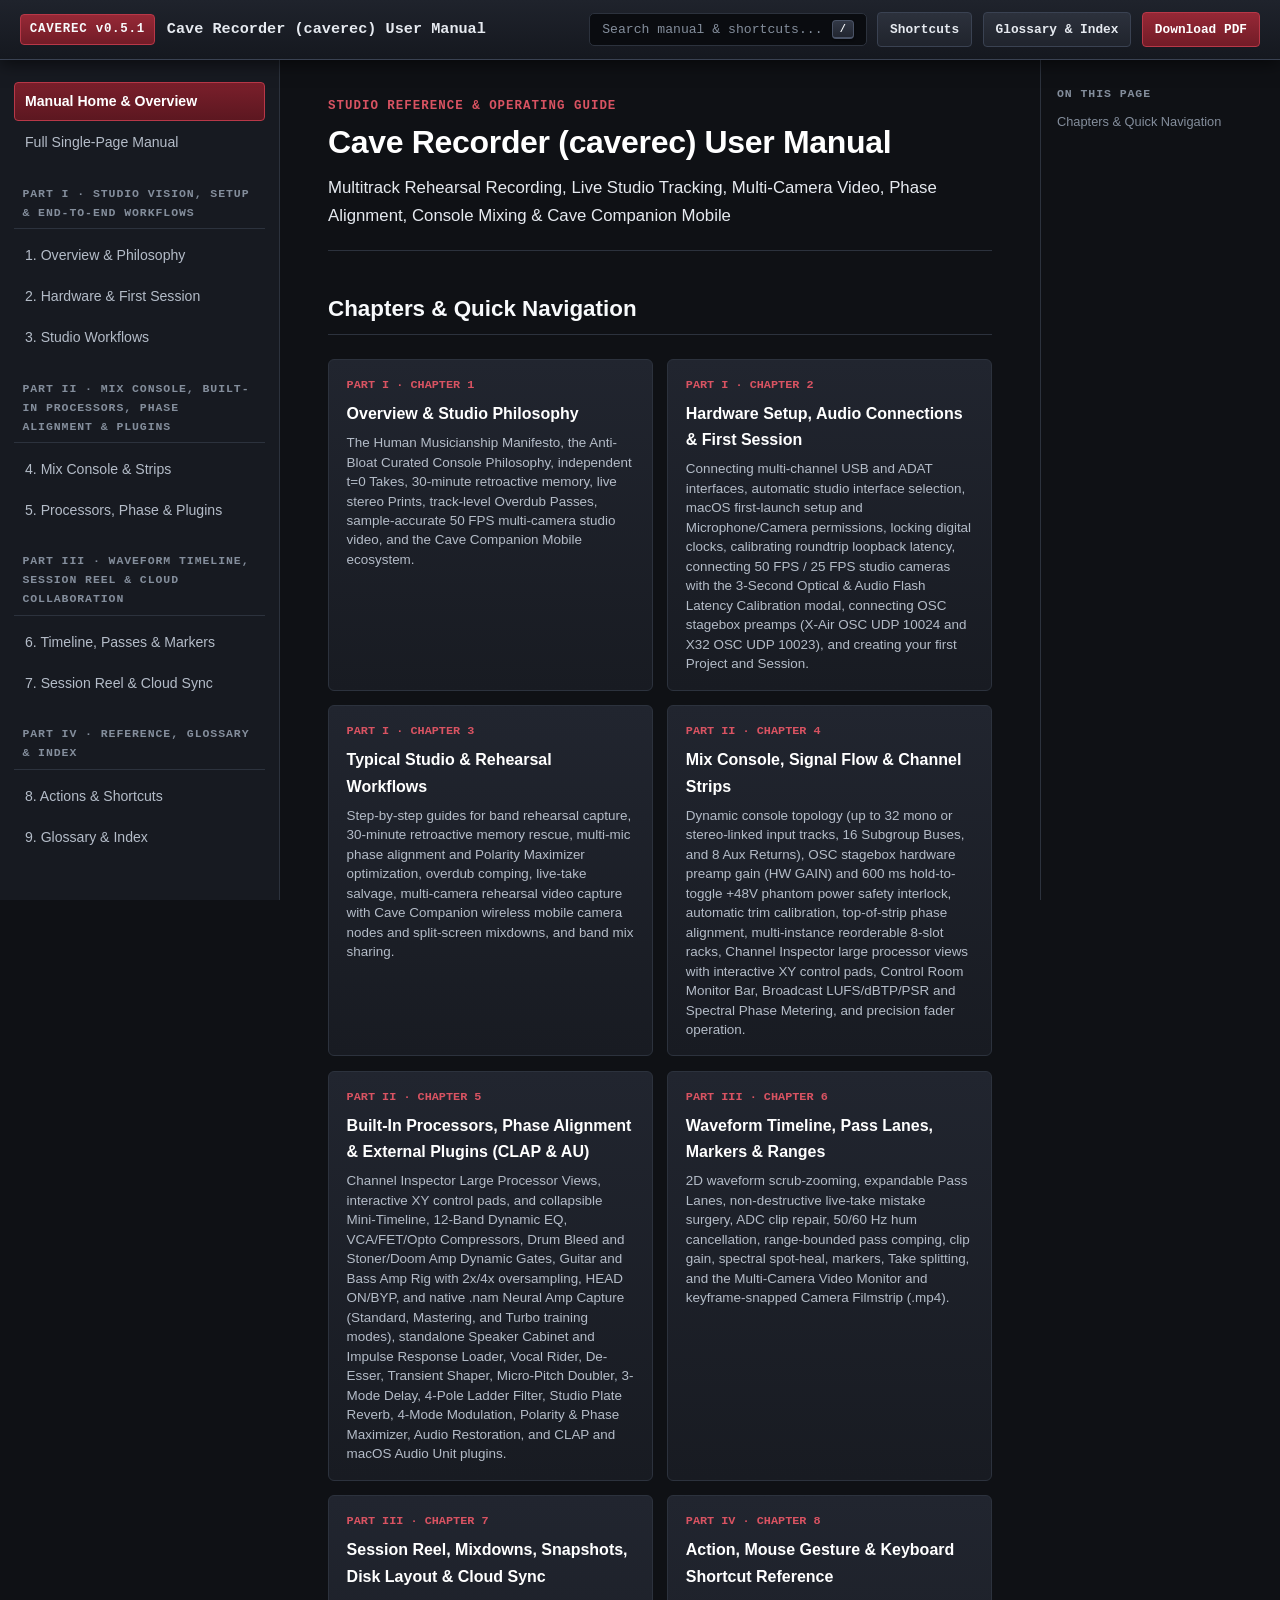
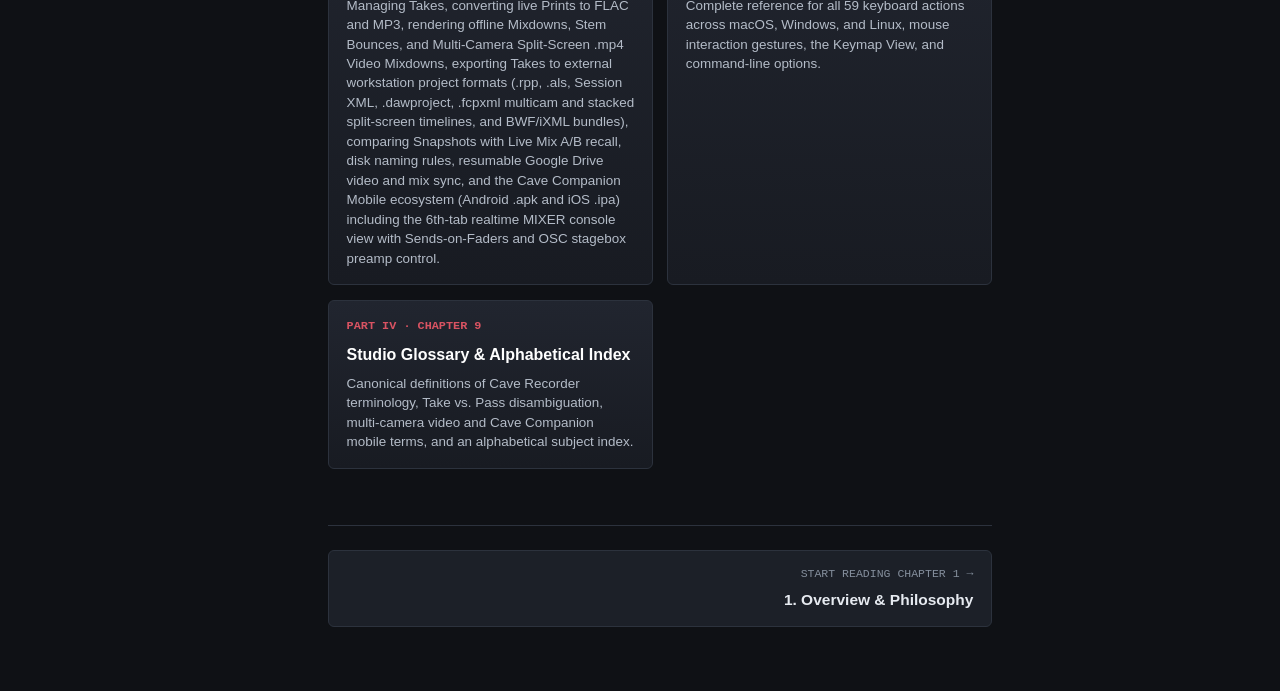
==== commit fbf30f84: "docs(site): publish v0.5.1 website and User Manual" ====
--- a/manual/index.html
+++ b/manual/index.html
@@ -9,7 +9,7 @@
 <body>
   <header class="top-deck">
     <div class="brand-cluster">
-      <a class="brand-badge" href="index.html">CAVEREC v0.5.0</a>
+      <a class="brand-badge" href="index.html">CAVEREC v0.5.1</a>
       <a class="brand-title" href="index.html">Cave Recorder (caverec) User Manual</a>
     </div>
     <div class="deck-actions">
@@ -212,8 +212,8 @@
     "chapter": "2: Hardware Setup, Audio Connections & First Session",
     "title": "2.1.4 First-Launch Setup on macOS (Developer ID Signing, Notarization & Ad-Hoc Fallback)",
     "href": "02-hardware-setup-and-first-session.html#2-1-4-first-launch-setup-on-macos-developer-id-signing-notarization-ad-hoc-fallback",
-    "snippet": "The macOS release of Cave Recorder (caverec-v0.5.0-macos-arm64.zip / Cave Recorder.app) supports both Apple Developer ID Application signing and notarization and ad-hoc signed loca...",
-    "body": "The macOS release of Cave Recorder (caverec-v0.5.0-macos-arm64.zip / Cave Recorder.app) supports both Apple Developer ID Application signing and notarization and ad-hoc signed local builds: Notarized Developer ID Releases: Signed and notarized with Apple for CoreAudio multi-channel microphone and audio interface input, multi-camera studio video capture, local Wi-Fi companion and cloud networking, and third-party CLAP and Audio Unit plugin hosting, so Cave Recorder.app opens directly from /Applications without Gatekeeper warnings. Ad-Hoc Signed Builds (Gatekeeper Quarantine Clearance): When opening an ad-hoc signed build downloaded from a web browser on macOS for the first time, macOS Gatekeeper places a quarantine flag on the bundle and displays an unverified developer prompt. Clear the quarantine flag using either of these two methods before your first studio session: Method A: macOS System Settings (Open Anyway): Double-click Cave Recorder.app in /Applications and click Done (or Cancel) on the initial Gatekeeper prompt. Open System Settings -> Privacy & Security, scroll down to the Security section, and click Open Anyway next to \"Cave Recorder.app\" was blocked from use because it is not from an identified developer. Authenticate with Touch ID or your macOS administrator password and confirm Open. Method B: Terminal Quarantine Removal (xattr -cr): Open the macOS Terminal application and run xattr -cr \"/Applications/Cave Recorder.app\". Launch Cave Recorder.app normally from /Applications or Spotlight, and click Allow when macOS prompts for microphone, audio interface, and camera access."
+    "snippet": "The macOS release of Cave Recorder (caverec-v0.5.1-macos-arm64.zip / Cave Recorder.app) supports both Apple Developer ID Application signing and notarization and ad-hoc signed loca...",
+    "body": "The macOS release of Cave Recorder (caverec-v0.5.1-macos-arm64.zip / Cave Recorder.app) supports both Apple Developer ID Application signing and notarization and ad-hoc signed local builds: Notarized Developer ID Releases: Signed and notarized with Apple for CoreAudio multi-channel microphone and audio interface input, multi-camera studio video capture, local Wi-Fi companion and cloud networking, and third-party CLAP and Audio Unit plugin hosting, so Cave Recorder.app opens directly from /Applications without Gatekeeper warnings. Ad-Hoc Signed Builds (Gatekeeper Quarantine Clearance): When opening an ad-hoc signed build downloaded from a web browser on macOS for the first time, macOS Gatekeeper places a quarantine flag on the bundle and displays an unverified developer prompt. Clear the quarantine flag using either of these two methods before your first studio session: Method A: macOS System Settings (Open Anyway): Double-click Cave Recorder.app in /Applications and click Done (or Cancel) on the initial Gatekeeper prompt. Open System Settings -> Privacy & Security, scroll down to the Security section, and click Open Anyway next to \"Cave Recorder.app\" was blocked from use because it is not from an identified developer. Authenticate with Touch ID or your macOS administrator password and confirm Open. Method B: Terminal Quarantine Removal (xattr -cr): Open the macOS Terminal application and run xattr -cr \"/Applications/Cave Recorder.app\". Launch Cave Recorder.app normally from /Applications or Spotlight, and click Allow when macOS prompts for microphone, audio interface, and camera access."
   },
   {
     "chapter": "2: Hardware Setup, Audio Connections & First Session",
@@ -430,7 +430,7 @@
     "title": "3.7.1 Step-by-Step Multi-Camera & Mobile Companion Procedure",
     "href": "03-studio-and-rehearsal-workflows.html#3-7-1-step-by-step-multi-camera-mobile-companion-procedure",
     "snippet": "Pair Bandmates' Phones in the PAIR MOBILE COMPANION Modal: Open the Pair Mobile Companion modal on the desktop workstation. Cave Recorder displays a caverec://pair QR code (contain...",
-    "body": "Pair Bandmates' Phones in the PAIR MOBILE COMPANION Modal: Open the Pair Mobile Companion modal on the desktop workstation. Cave Recorder displays a caverec://pair QR code (containing the workstation's local Wi-Fi studio address, a secure pairing token, and the optional Google Drive project folder ID) alongside a one-click COPY PAIRING URL clipboard button, a 6-digit PIN fallback, and an app download QR code for caverec-v0.5.0-android-arm64.apk (Android) and caverec-v0.5.0-ios-arm64.ipa (iOS). Each bandmate scans the pairing QR code inside the Cave Companion app. Assign Full Control + Camera to the drummer's phone (so the drummer can start and stop Takes from behind the kit) and Camera + Player to the guitarist's phone. Verify 50 FPS CFR Lock & Calibrate Camera Latency (3-Second 4-Pulse Flash): Arm the desktop USB/HDMI drum camera (Cam01-Drums) at 1080p50 CFR (960 audio samples/frame at 48.0 kHz). If calibrating the camera for the first time, run the 3-Second Camera Latency Calibration modal (4-pulse 80 ms screen flash + studio monitor click) so Cave Recorder stores its exact sub-frame optical latency. On both phones, switch to the Wireless 1080p50 CFR Mobile Camera Node tab. Confirm the green Clock Lock Badge shows < 0.5 ms wireless clock lock and live 16-channel peak meters. For first-time phone optical calibration, run the phone's Rear LED Torch 4-Pulse Calibration so its hardware sensor offset is recorded. Trigger Multi-Track Audio + Multi-Camera Video Recording Remotely: From behind the drum kit, the drummer taps Record (●) on the Cave Companion Remote Transport screen. Desktop Cave Recorder creates Take 001 at 00:00:00.000, illuminates the red Recording Tally Border across the desktop Video Monitor and both mobile camera screens, and records 18 channels of 32-bit float audio stems (rec/.wav), the live Master Bus stereo Print (mix/Print001.wav), and sample-locked 50 FPS CFR video streams (video/.mp4 + .vididx frame indices). Automatic Wireless Camera Ingest When Recording Stops: When the song ends, the drummer taps Stop (■). Both phones immediately finalize their local 1080p50 .mp4 and .vididx index files and transfer them automatically over local Wi-Fi (with integrity verification and automatic resume) into <TakeFolder>/video/ on the desktop workstation. As each camera transfer completes, Cave Recorder automatically ingests the new angle into Take 001's Video Timeline Strip keyframe-snapped thumbnail filmstrip in WAVEFORM TIMELINE (CMD/CTRL + 2). If any angle needs a fine visual tweak, drag its Camera Trim Offset slider while watching the real-time Video Monitor. Render a Split-Screen .mp4 Video Mixdown & .fcpxml v1.9 Multicam Timeline: Open the Export Video Mixdown & Multicam FCPXML modal from SESSION REEL (CMD/CTRL + 4). Select the 3-Cam Band layout (or Side-by-Side Crop with horizontal camera pan adjustments, Side-by-Side 16:9, or Quad 2x2) and click RENDER VIDEO MIXDOWN (.MP4). Cave Recorder's split-screen video compositor and hardware video encoder render <TakeFolder>/mix/GF_20261020-1_Take001_VideoMix001.mp4 (combining 50 FPS video with AAC-LC stereo console audio) alongside gapless 48.0 kHz .flac and .mp3 audio prints, linking them into <ProjectTag>/_Mixes/. Click EXPORT MULTICAM FCPXML (.FCPXML) to write both a stacked split-screen timeline (<adjust-crop>, <adjust-transform>, and <timeMap> clock-drift tables) and a native <mc-clip> multi-camera switching timeline into <TakeFolder>/export/. Review Multi-Angle Video & Audio Prints on Mobile (Take Player & Google Drive Sync): Bandmates open the Multi-Angle & Multi-Print Take Player in the Cave Companion app (or pull from Google Drive Cloud Sync, which automatically skips already-uploaded files and resumes interrupted transfers) to switch live between all three camera angles (Cam01-Drums, Cam02-GtrMobile, Cam03-RoomMobile) and .flac/.mp3 audio prints with sample-locked audio-video playback."
+    "body": "Pair Bandmates' Phones in the PAIR MOBILE COMPANION Modal: Open the Pair Mobile Companion modal on the desktop workstation. Cave Recorder displays a caverec://pair QR code (containing the workstation's local Wi-Fi studio address, a secure pairing token, and the optional Google Drive project folder ID) alongside a one-click COPY PAIRING URL clipboard button, a 6-digit PIN fallback, and an app download QR code for caverec-v0.5.1-android-arm64.apk (Android) and caverec-v0.5.1-ios-arm64.ipa (iOS). Each bandmate scans the pairing QR code inside the Cave Companion app. Assign Full Control + Camera to the drummer's phone (so the drummer can start and stop Takes from behind the kit) and Camera + Player to the guitarist's phone. Verify 50 FPS CFR Lock & Calibrate Camera Latency (3-Second 4-Pulse Flash): Arm the desktop USB/HDMI drum camera (Cam01-Drums) at 1080p50 CFR (960 audio samples/frame at 48.0 kHz). If calibrating the camera for the first time, run the 3-Second Camera Latency Calibration modal (4-pulse 80 ms screen flash + studio monitor click) so Cave Recorder stores its exact sub-frame optical latency. On both phones, switch to the Wireless 1080p50 CFR Mobile Camera Node tab. Confirm the green Clock Lock Badge shows < 0.5 ms wireless clock lock and live 16-channel peak meters. For first-time phone optical calibration, run the phone's Rear LED Torch 4-Pulse Calibration so its hardware sensor offset is recorded. Trigger Multi-Track Audio + Multi-Camera Video Recording Remotely: From behind the drum kit, the drummer taps Record (●) on the Cave Companion Remote Transport screen. Desktop Cave Recorder creates Take 001 at 00:00:00.000, illuminates the red Recording Tally Border across the desktop Video Monitor and both mobile camera screens, and records 18 channels of 32-bit float audio stems (rec/.wav), the live Master Bus stereo Print (mix/Print001.wav), and sample-locked 50 FPS CFR video streams (video/.mp4 + .vididx frame indices). Automatic Wireless Camera Ingest When Recording Stops: When the song ends, the drummer taps Stop (■). Both phones immediately finalize their local 1080p50 .mp4 and .vididx index files and transfer them automatically over local Wi-Fi (with integrity verification and automatic resume) into <TakeFolder>/video/ on the desktop workstation. As each camera transfer completes, Cave Recorder automatically ingests the new angle into Take 001's Video Timeline Strip keyframe-snapped thumbnail filmstrip in WAVEFORM TIMELINE (CMD/CTRL + 2). If any angle needs a fine visual tweak, drag its Camera Trim Offset slider while watching the real-time Video Monitor. Render a Split-Screen .mp4 Video Mixdown & .fcpxml v1.9 Multicam Timeline: Open the Export Video Mixdown & Multicam FCPXML modal from SESSION REEL (CMD/CTRL + 4). Select the 3-Cam Band layout (or Side-by-Side Crop with horizontal camera pan adjustments, Side-by-Side 16:9, or Quad 2x2) and click RENDER VIDEO MIXDOWN (.MP4). Cave Recorder's split-screen video compositor and hardware video encoder render <TakeFolder>/mix/GF_20261020-1_Take001_VideoMix001.mp4 (combining 50 FPS video with AAC-LC stereo console audio) alongside gapless 48.0 kHz .flac and .mp3 audio prints, linking them into <ProjectTag>/_Mixes/. Click EXPORT MULTICAM FCPXML (.FCPXML) to write both a stacked split-screen timeline (<adjust-crop>, <adjust-transform>, and <timeMap> clock-drift tables) and a native <mc-clip> multi-camera switching timeline into <TakeFolder>/export/. Review Multi-Angle Video & Audio Prints on Mobile (Take Player & Google Drive Sync): Bandmates open the Multi-Angle & Multi-Print Take Player in the Cave Companion app (or pull from Google Drive Cloud Sync, which automatically skips already-uploaded files and resumes interrupted transfers) to switch live between all three camera angles (Cam01-Drums, Cam02-GtrMobile, Cam03-RoomMobile) and .flac/.mp3 audio prints with sample-locked audio-video playback."
   },
   {
     "chapter": "4: Mix Console, Signal Flow & Channel Strips",
@@ -1199,15 +1199,15 @@
     "chapter": "7: Session Reel, Mixdowns, Snapshots, Disk Layout & Cloud Sync",
     "title": "7.6 Cave Companion Mobile Ecosystem (Android .apk & iOS .ipa)",
     "href": "07-session-reel-snapshots-and-cloud.html#7-6-cave-companion-mobile-ecosystem-android-apk-ios-ipa",
-    "snippet": "The Cave Companion mobile application for Android (caverec-v0.5.0-android-arm64.apk) and iOS (caverec-v0.5.0-ios-arm64.ipa) turns every bandmate's phone or tablet into a low-latenc...",
-    "body": "The Cave Companion mobile application for Android (caverec-v0.5.0-android-arm64.apk) and iOS (caverec-v0.5.0-ios-arm64.ipa) turns every bandmate's phone or tablet into a low-latency Wireless Remote Transport & 16-Channel Meter Bridge, a full Realtime Wireless Studio MIXER Console (PAIRING | REMOTE | MIXER | CAMERA | SESSIONS | PLAYER), a sample-locked Wireless 1080p50 CFR Studio Camera Node, and an offline-capable Multi-Angle & Multi-Print Take Player styled in the same anodized studio console aesthetic as the desktop workstation (complete with the top-bar CaveLogoBadge, unified Studio Status Bar, and dedicated 1920x1200 1.5x tablet and phone mixer layouts)."
+    "snippet": "The Cave Companion mobile application for Android (caverec-v0.5.1-android-arm64.apk) and iOS (caverec-v0.5.1-ios-arm64.ipa) turns every bandmate's phone or tablet into a low-latenc...",
+    "body": "The Cave Companion mobile application for Android (caverec-v0.5.1-android-arm64.apk) and iOS (caverec-v0.5.1-ios-arm64.ipa) turns every bandmate's phone or tablet into a low-latency Wireless Remote Transport & 16-Channel Meter Bridge, a full Realtime Wireless Studio MIXER Console (PAIRING | REMOTE | MIXER | CAMERA | SESSIONS | PLAYER), a sample-locked Wireless 1080p50 CFR Studio Camera Node, and an offline-capable Multi-Angle & Multi-Print Take Player styled in the same anodized studio console aesthetic as the desktop workstation (complete with the top-bar CaveLogoBadge, unified Studio Status Bar, and dedicated 1920x1200 1.5x tablet and phone mixer layouts)."
   },
   {
     "chapter": "7: Session Reel, Mixdowns, Snapshots, Disk Layout & Cloud Sync",
     "title": "7.6.1 Desktop Pair Mobile Companion Modal (Studio QR Code, 6-Digit PIN & Device Access Roles)",
     "href": "07-session-reel-snapshots-and-cloud.html#7-6-1-desktop-pair-mobile-companion-modal-studio-qr-code-6-digit-pin-device-access-roles",
     "snippet": "Click PAIR MOBILE in the Top Transport Deck to open the Pair Mobile Companion modal on your desktop workstation: Studio Pairing QR Code, COPY PAIRING URL & 6-Digit PIN Fallback: Di...",
-    "body": "Click PAIR MOBILE in the Top Transport Deck to open the Pair Mobile Companion modal on your desktop workstation: Studio Pairing QR Code, COPY PAIRING URL & 6-Digit PIN Fallback: Displays a high-contrast QR code encoding the workstation's local network address, workstation identity, a secure pairing credential, and the optional Google Drive project folder link, alongside a one-click COPY PAIRING URL clipboard button (COPIED TO CLIPBOARD) for pasting directly into a message or simulator. Inside the mobile app's Pair tab, switch between SCAN STUDIO QR and 6-DIGIT PIN entry at any time. If a device camera is already mounted on a tripod across the room, bandmates can type the workstation's IP address and the 6-digit numeric PIN displayed below the QR code instead. Automatic Studio Reconnection & Safe Unpair Sheet: Upon pairing, the mobile app securely saves the studio pairing credential on the device so subsequent studio rehearsals reconnect automatically when the phone joins the studio Wi-Fi network. Tapping the connected studio badge in the top Studio Status Bar opens the paired connection sheet with live clock-lock telemetry and a two-step Unpair Device confirmation. Paired Device Access Roles (Access Role): The desktop modal lists every paired phone with live connection status, clock-lock offset, and a per-device Access Role selector: Full Control + Camera: Can trigger Play, Stop, Record, Overdub, RETRO, safe two-step Discard Take confirmation, marker drops (M), 60 Hz timeline scrubbing, operate the full wireless MIXER console (faders, EQ, Aux sends, Sends-on-Faders, and OSC Stagebox preamps), and record/transfer wireless 1080p50 camera angles. Camera + Player: Can record synchronized 1080p50 camera angles and play back Takes and mixes, while transport Record/Stop triggers and mixer mutations are locked out to prevent accidental bumps during a live song. Player & Meters Only: Read-only 16-channel and 40-segment console metering, session browsing, and multi-angle Take playback. Companion App Download QR Code: Includes a toggleable download QR code pointing directly to the release packages (caverec-v0.5.0-android-arm64.apk and caverec-v0.5.0-ios-arm64.ipa)."
+    "body": "Click PAIR MOBILE in the Top Transport Deck to open the Pair Mobile Companion modal on your desktop workstation: Studio Pairing QR Code, COPY PAIRING URL & 6-Digit PIN Fallback: Displays a high-contrast QR code encoding the workstation's local network address, workstation identity, a secure pairing credential, and the optional Google Drive project folder link, alongside a one-click COPY PAIRING URL clipboard button (COPIED TO CLIPBOARD) for pasting directly into a message or simulator. Inside the mobile app's Pair tab, switch between SCAN STUDIO QR and 6-DIGIT PIN entry at any time. If a device camera is already mounted on a tripod across the room, bandmates can type the workstation's IP address and the 6-digit numeric PIN displayed below the QR code instead. Automatic Studio Reconnection & Safe Unpair Sheet: Upon pairing, the mobile app securely saves the studio pairing credential on the device so subsequent studio rehearsals reconnect automatically when the phone joins the studio Wi-Fi network. Tapping the connected studio badge in the top Studio Status Bar opens the paired connection sheet with live clock-lock telemetry and a two-step Unpair Device confirmation. Paired Device Access Roles (Access Role): The desktop modal lists every paired phone with live connection status, clock-lock offset, and a per-device Access Role selector: Full Control + Camera: Can trigger Play, Stop, Record, Overdub, RETRO, safe two-step Discard Take confirmation, marker drops (M), 60 Hz timeline scrubbing, operate the full wireless MIXER console (faders, EQ, Aux sends, Sends-on-Faders, and OSC Stagebox preamps), and record/transfer wireless 1080p50 camera angles. Camera + Player: Can record synchronized 1080p50 camera angles and play back Takes and mixes, while transport Record/Stop triggers and mixer mutations are locked out to prevent accidental bumps during a live song. Player & Meters Only: Read-only 16-channel and 40-segment console metering, session browsing, and multi-angle Take playback. Companion App Download QR Code: Includes a toggleable download QR code pointing directly to the release packages (caverec-v0.5.1-android-arm64.apk and caverec-v0.5.1-ios-arm64.ipa)."
   },
   {
     "chapter": "7: Session Reel, Mixdowns, Snapshots, Disk Layout & Cloud Sync",
@@ -1235,7 +1235,7 @@
     "title": "7.6.5 Realtime Wireless MIXER Console View (Tablet 12/18-Channel Fader Bank, Sends-on-Faders, Focus Strip Drawer & Phone Line-Check)",
     "href": "07-session-reel-snapshots-and-cloud.html#7-6-5-realtime-wireless-mixer-console-view-tablet-12-18-channel-fader-bank-sends-on-faders-focus-strip-drawer-phone-line-check",
     "snippet": "Selecting the MIXER tab in the Cave Companion navigation bar opens a full wireless studio mixing desk and OSC Stagebox preamp controller synchronized in real time with the desktop ...",
-    "body": "Selecting the MIXER tab in the Cave Companion navigation bar opens a full wireless studio mixing desk and OSC Stagebox preamp controller synchronized in real time with the desktop MIX CONSOLE at 50 Hz: Unified Top Deck, Layer Banking & Sends-on-Faders (SOF): OSC Stagebox & Transport Tally Header: Displays the live OSC stagebox status pill (XR18 / X32 / NO STAGEBOX), active session/take tally, compact transport triggers (STOP, ● REC), 12-CH VIEW / 18-CH VIEW tablet strip density toggle, and quick console snapshot selector (SNAP). Console Layer Pills: Switch instantly between ALL 18 (INPUTS 1-18), CH 1-8, CH 9-16, AUX (AUX RETURNS), and BUS (SUBGROUPS) channel banks while keeping the right-edge Master / Control Room Bus strip (MAIN, DIM, MONO, CLR S, CLR !) permanently pinned. Sends-on-Faders (SOF Musician Cue Mode): Tapping SOF: OFF (or any AUX 1..4 pill in the Sends-on-Faders bar) flips all channel strip faders into amber-bordered Aux Send faders (PRE / POST selectable per strip) while the pinned right Master fader controls the selected Aux Bus master return level and 40-segment bus meter. Geared Zero-Jump Faders, 1.5x Pixel-Snapped 40-Segment Meters & Numeric Keypad: Geared Relative Touch Physics (0.15 dB/dp & 2-Finger 4x Fine Clutch): Touching anywhere inside a fader well engages relative vertical dragging without jumping the fader cap to the initial finger position. Placing a second finger anywhere on the fader well engages a 4x fine-gear clutch (0.0375 dB/dp) with mid-drag re-anchoring, double-tapping resets to 0.0 dB unity, and tapping the bottom dB readout opens an inline hardware numeric keypad (0-9, ., -, -INF, 0.0, ESC, ENTER). 40-Segment Dual-Ballistics LED Meters: Every strip renders a Pre-ADC input peak hairline alongside a 40-segment Post-Fader Peak/RMS bargraph with a 1.2 s floating peak-hold segment (24.0 dB/s falloff) and split ADC | OUT clip lamps (tap the top clip bezel to clear latched overloads). Selected-Channel Focus Strip Drawer & Phone Line-Check Mode: Collapsible Focus Strip Drawer: Tapping FOCUS in the top deck opens the upper Focus Strip Drawer for the selected channel, exposing the interactive 4-band Parametric EQ + HPF curve, hardware HW GAIN (-12.0 dB to +60.0 dB in 0.5 dB steps), the 600 ms hold-to-toggle +48V phantom power safety button with radial progress ring, Polarity (Ø), Digital TRIM, VCA Compressor (COMP), and PUSH GAINS / CAPTURE HW stagebox delta reconciliation. Adaptive Phone Portrait Line-Check & Landscape 8-Strip Bank: On phones in portrait orientation, MIXER presents a focused single-channel Line-Check & Preamp Strip with a full-throw fader and channel bank stepper. Rotating the phone to landscape presents an 8-strip horizontally banked fader console."
+    "body": "Selecting the MIXER tab in the Cave Companion navigation bar opens a full wireless studio mixing desk and OSC Stagebox preamp controller synchronized in real time with the desktop MIX CONSOLE at 50 Hz: Unified Top Deck, Layer Banking & Sends-on-Faders (SOF): OSC Stagebox & Transport Tally Header: Displays the live OSC stagebox status pill (XR18 / X32 / NO STAGEBOX), active session/take tally, compact transport triggers (STOP, ● REC), 12-CH VIEW / 18-CH VIEW tablet strip density toggle, and quick console snapshot selector (SNAP). Console Layer Pills: Switch instantly between ALL 18 (INPUTS 1-18), CH 1-8, CH 9-16, AUX (AUX RETURNS), and BUS (SUBGROUPS) channel banks while keeping the right-edge Master / Control Room Bus strip (MAIN, DIM, MONO, CLR S, CLR !) permanently pinned. Sends-on-Faders (SOF Musician Cue Mode): Tapping SOF: OFF (or any AUX 1..4 pill in the Sends-on-Faders bar) flips all channel strip faders into amber-bordered Aux Send faders (PRE / POST selectable per strip) while the pinned right Master fader controls the selected Aux Bus master return level and 40-segment bus meter. Geared Zero-Jump Faders, 1.5x Pixel-Snapped 40-Segment Meters & Numeric Keypad: Geared Relative Touch Physics (0.15 dB/dp & 2-Finger 4x Fine Clutch): Touching anywhere inside a fader well engages relative vertical dragging without jumping the fader cap to the initial finger position. Placing a second finger anywhere on the fader well engages a 4x fine-gear clutch (0.0375 dB/dp) with mid-drag re-anchoring, double-tapping resets to 0.0 dB unity, and tapping the bottom dB readout opens an inline hardware numeric keypad (0-9, ., -, -INF, 0.0, ESC, ENTER). 40-Segment Dual-Ballistics LED Meters: Every strip renders a Pre-ADC input peak hairline alongside a 40-segment Post-Fader Peak/RMS bargraph with a 1.2 s floating peak-hold segment (24.0 dB/s falloff) and split ADC | OUT clip lamps (tap the top clip bezel to clear latched overloads). Selected-Channel Docked Focus Strip & Phone Line-Check Mode: Docked Left-Side Focus Strip (FOCUS): Tapping FOCUS in the top deck opens a docked left-side Focus Strip (380 dp on Android tablet, 360 pt on iPad) alongside an 8-channel strip bank and pinned Master strip. The Focus Strip exposes the Pre-ADC Sweet-Spot Headroom Bar (-18..-12 dBFS emerald target zone), copper HW GAIN (-12.0 dB to +60.0 dB in 0.5 dB steps) and cyan digital TRIM (-24.0 dB to +24.0 dB) touch bars, CAPTURE HW / PUSH Δ stagebox gain reconciliation, the 600 ms hold-to-toggle +48V phantom power safety button with live progress fill, Polarity (Ø), High-Pass Filter (HPF), constant-power PAN touch slider, an interactive 4-Band Parametric EQ + HPF curve (drag frequency/gain handles or two-finger pinch to adjust Q), a VCA Compressor (COMP) 2-segment transfer knee curve with downward orange gain-reduction (GR) meter, and quick Snapshot recall buttons. Adaptive Phone Portrait Line-Check & Landscape 8-Strip Pocket Bridge: On phones in portrait orientation, MIXER presents an upper swipeable Line-Check & Preamp Card (SWEET SPOT -18..-12, GAIN, +48V, HPF, MUTE, and < CH | PAN | CH > channel stepper) above a banked 3-to-5-channel fader strip view. Rotating the phone to landscape presents an 8-strip horizontally banked Pocket Bridge with 5-layer bank selectors (ALL | 1-8 | 9-16 | AUX | BUS) and Sends-on-Faders (SOF 1..4)."
   },
   {
     "chapter": "8: Action, Mouse Gesture & Keyboard Shortcut Reference",
@@ -1486,8 +1486,8 @@
     "chapter": "9: Studio Glossary & Alphabetical Index",
     "title": "Cave Companion Mobile App (Android .apk & iOS .ipa)",
     "href": "09-glossary-and-index.html#cave-companion-mobile-app-android-apk-ios-ipa",
-    "snippet": "Native mobile studio companion application (caverec-v0.5.0-android-arm64.apk and caverec-v0.5.0-ios-arm64.ipa) paired with the desktop workstation via the Pair Mobile Companion mod...",
-    "body": "Native mobile studio companion application (caverec-v0.5.0-android-arm64.apk and caverec-v0.5.0-ios-arm64.ipa) paired with the desktop workstation via the Pair Mobile Companion modal (studio pairing QR code, COPY PAIRING URL clipboard link, or 6-digit PIN fallback with per-device access role permissions). Combines a low-jitter wireless studio control and telemetry link (sub-millisecond clock lock, authenticated remote transport control with safe two-step Discard Take confirmation, 60 Hz playhead scrubbing, and 25 Hz / 50 Hz segmented LED meter broadcast), a full 6th-tab Realtime Wireless MIXER Console (tablet 12/18-channel fader bank, Sends-on-Faders cue mixing, Focus Strip Drawer, and OSC Stagebox preamp/phantom control), a high-speed Wi-Fi media sync client (with .part resume and file integrity verification), a Wireless 1080p50 CFR Mobile Camera Node (16:9 Cinema HUD with ULTRA-WIDE / WIDE / TELEPHOTO / FRONT lens selection and automatic desktop timeline ingest), and a Video-First Multi-Angle & Multi-Print Take Player with pinned transport, continuous audio/video synchronization, Google Drive Resumable Sync, and storage quota cache tiering. See Section 3.7 and Section 7.6."
+    "snippet": "Native mobile studio companion application (caverec-v0.5.1-android-arm64.apk and caverec-v0.5.1-ios-arm64.ipa) paired with the desktop workstation via the Pair Mobile Companion mod...",
+    "body": "Native mobile studio companion application (caverec-v0.5.1-android-arm64.apk and caverec-v0.5.1-ios-arm64.ipa) paired with the desktop workstation via the Pair Mobile Companion modal (studio pairing QR code, COPY PAIRING URL clipboard link, or 6-digit PIN fallback with per-device access role permissions). Combines a low-jitter wireless studio control and telemetry link (sub-millisecond clock lock, authenticated remote transport control with safe two-step Discard Take confirmation, 60 Hz playhead scrubbing, and 25 Hz / 50 Hz segmented LED meter broadcast), a full 6th-tab Realtime Wireless MIXER Console (tablet 12/18-channel fader bank, Sends-on-Faders cue mixing, Focus Strip Drawer, and OSC Stagebox preamp/phantom control), a high-speed Wi-Fi media sync client (with .part resume and file integrity verification), a Wireless 1080p50 CFR Mobile Camera Node (16:9 Cinema HUD with ULTRA-WIDE / WIDE / TELEPHOTO / FRONT lens selection and automatic desktop timeline ingest), and a Video-First Multi-Angle & Multi-Print Take Player with pinned transport, continuous audio/video synchronization, Google Drive Resumable Sync, and storage quota cache tiering. See Section 3.7 and Section 7.6."
   },
   {
     "chapter": "9: Studio Glossary & Alphabetical Index",
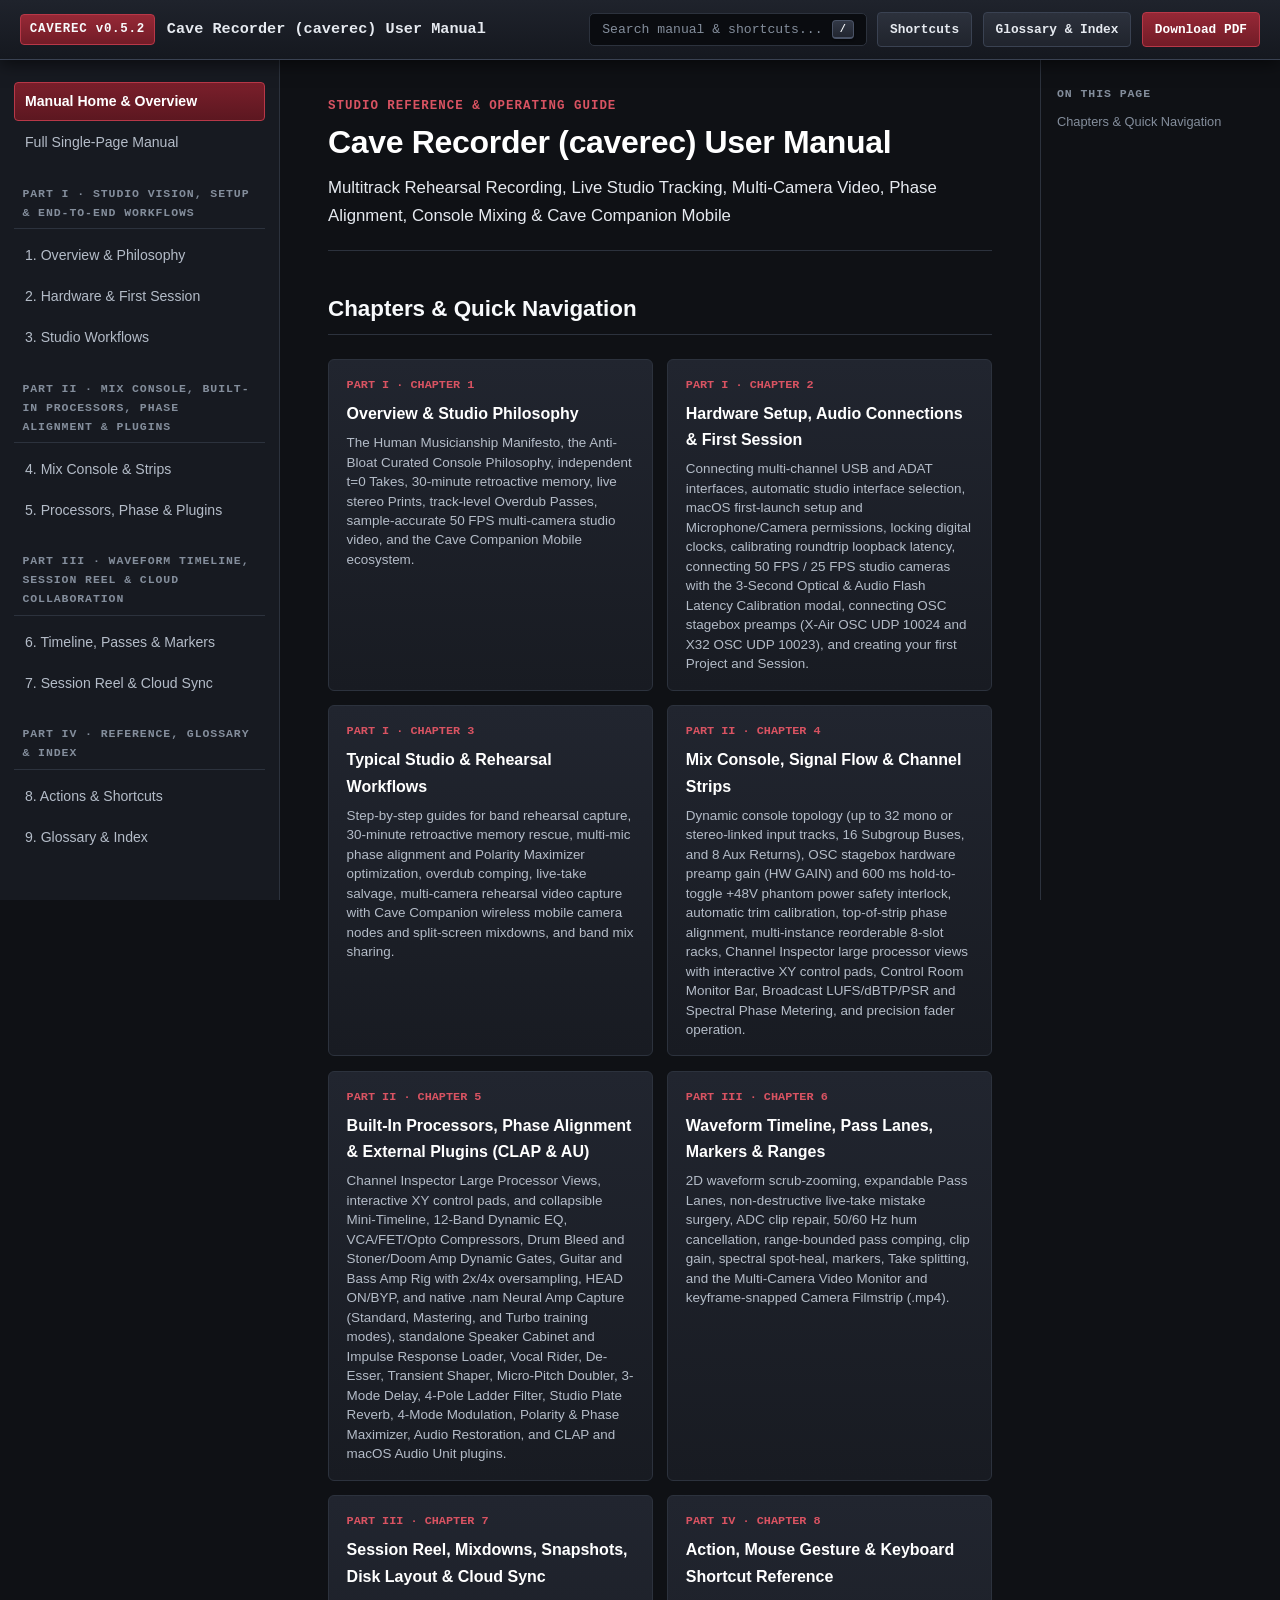
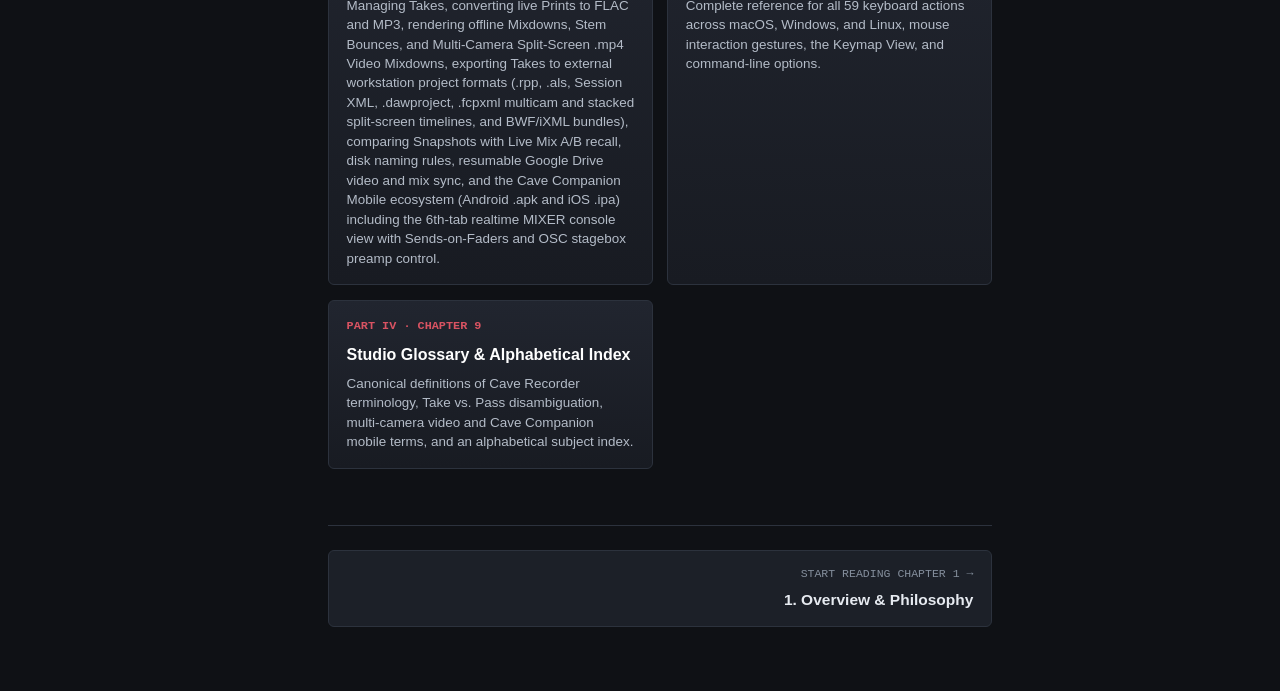
==== commit 857f4cbb: "docs(site): publish v0.5.2 website and User Manual" ====
--- a/manual/index.html
+++ b/manual/index.html
@@ -9,7 +9,7 @@
 <body>
   <header class="top-deck">
     <div class="brand-cluster">
-      <a class="brand-badge" href="index.html">CAVEREC v0.5.1</a>
+      <a class="brand-badge" href="index.html">CAVEREC v0.5.2</a>
       <a class="brand-title" href="index.html">Cave Recorder (caverec) User Manual</a>
     </div>
     <div class="deck-actions">
@@ -212,8 +212,8 @@
     "chapter": "2: Hardware Setup, Audio Connections & First Session",
     "title": "2.1.4 First-Launch Setup on macOS (Developer ID Signing, Notarization & Ad-Hoc Fallback)",
     "href": "02-hardware-setup-and-first-session.html#2-1-4-first-launch-setup-on-macos-developer-id-signing-notarization-ad-hoc-fallback",
-    "snippet": "The macOS release of Cave Recorder (caverec-v0.5.1-macos-arm64.zip / Cave Recorder.app) supports both Apple Developer ID Application signing and notarization and ad-hoc signed loca...",
-    "body": "The macOS release of Cave Recorder (caverec-v0.5.1-macos-arm64.zip / Cave Recorder.app) supports both Apple Developer ID Application signing and notarization and ad-hoc signed local builds: Notarized Developer ID Releases: Signed and notarized with Apple for CoreAudio multi-channel microphone and audio interface input, multi-camera studio video capture, local Wi-Fi companion and cloud networking, and third-party CLAP and Audio Unit plugin hosting, so Cave Recorder.app opens directly from /Applications without Gatekeeper warnings. Ad-Hoc Signed Builds (Gatekeeper Quarantine Clearance): When opening an ad-hoc signed build downloaded from a web browser on macOS for the first time, macOS Gatekeeper places a quarantine flag on the bundle and displays an unverified developer prompt. Clear the quarantine flag using either of these two methods before your first studio session: Method A: macOS System Settings (Open Anyway): Double-click Cave Recorder.app in /Applications and click Done (or Cancel) on the initial Gatekeeper prompt. Open System Settings -> Privacy & Security, scroll down to the Security section, and click Open Anyway next to \"Cave Recorder.app\" was blocked from use because it is not from an identified developer. Authenticate with Touch ID or your macOS administrator password and confirm Open. Method B: Terminal Quarantine Removal (xattr -cr): Open the macOS Terminal application and run xattr -cr \"/Applications/Cave Recorder.app\". Launch Cave Recorder.app normally from /Applications or Spotlight, and click Allow when macOS prompts for microphone, audio interface, and camera access."
+    "snippet": "The macOS release of Cave Recorder (caverec-v0.5.2-macos-arm64.zip / Cave Recorder.app) supports both Apple Developer ID Application signing and notarization and ad-hoc signed loca...",
+    "body": "The macOS release of Cave Recorder (caverec-v0.5.2-macos-arm64.zip / Cave Recorder.app) supports both Apple Developer ID Application signing and notarization and ad-hoc signed local builds: Notarized Developer ID Releases: Signed and notarized with Apple for CoreAudio multi-channel microphone and audio interface input, multi-camera studio video capture, local Wi-Fi companion and cloud networking, and third-party CLAP and Audio Unit plugin hosting, so Cave Recorder.app opens directly from /Applications without Gatekeeper warnings. Ad-Hoc Signed Builds (Gatekeeper Quarantine Clearance): When opening an ad-hoc signed build downloaded from a web browser on macOS for the first time, macOS Gatekeeper places a quarantine flag on the bundle and displays an unverified developer prompt. Clear the quarantine flag using either of these two methods before your first studio session: Method A: macOS System Settings (Open Anyway): Double-click Cave Recorder.app in /Applications and click Done (or Cancel) on the initial Gatekeeper prompt. Open System Settings -> Privacy & Security, scroll down to the Security section, and click Open Anyway next to \"Cave Recorder.app\" was blocked from use because it is not from an identified developer. Authenticate with Touch ID or your macOS administrator password and confirm Open. Method B: Terminal Quarantine Removal (xattr -cr): Open the macOS Terminal application and run xattr -cr \"/Applications/Cave Recorder.app\". Launch Cave Recorder.app normally from /Applications or Spotlight, and click Allow when macOS prompts for microphone, audio interface, and camera access."
   },
   {
     "chapter": "2: Hardware Setup, Audio Connections & First Session",
@@ -430,7 +430,7 @@
     "title": "3.7.1 Step-by-Step Multi-Camera & Mobile Companion Procedure",
     "href": "03-studio-and-rehearsal-workflows.html#3-7-1-step-by-step-multi-camera-mobile-companion-procedure",
     "snippet": "Pair Bandmates' Phones in the PAIR MOBILE COMPANION Modal: Open the Pair Mobile Companion modal on the desktop workstation. Cave Recorder displays a caverec://pair QR code (contain...",
-    "body": "Pair Bandmates' Phones in the PAIR MOBILE COMPANION Modal: Open the Pair Mobile Companion modal on the desktop workstation. Cave Recorder displays a caverec://pair QR code (containing the workstation's local Wi-Fi studio address, a secure pairing token, and the optional Google Drive project folder ID) alongside a one-click COPY PAIRING URL clipboard button, a 6-digit PIN fallback, and an app download QR code for caverec-v0.5.1-android-arm64.apk (Android) and caverec-v0.5.1-ios-arm64.ipa (iOS). Each bandmate scans the pairing QR code inside the Cave Companion app. Assign Full Control + Camera to the drummer's phone (so the drummer can start and stop Takes from behind the kit) and Camera + Player to the guitarist's phone. Verify 50 FPS CFR Lock & Calibrate Camera Latency (3-Second 4-Pulse Flash): Arm the desktop USB/HDMI drum camera (Cam01-Drums) at 1080p50 CFR (960 audio samples/frame at 48.0 kHz). If calibrating the camera for the first time, run the 3-Second Camera Latency Calibration modal (4-pulse 80 ms screen flash + studio monitor click) so Cave Recorder stores its exact sub-frame optical latency. On both phones, switch to the Wireless 1080p50 CFR Mobile Camera Node tab. Confirm the green Clock Lock Badge shows < 0.5 ms wireless clock lock and live 16-channel peak meters. For first-time phone optical calibration, run the phone's Rear LED Torch 4-Pulse Calibration so its hardware sensor offset is recorded. Trigger Multi-Track Audio + Multi-Camera Video Recording Remotely: From behind the drum kit, the drummer taps Record (●) on the Cave Companion Remote Transport screen. Desktop Cave Recorder creates Take 001 at 00:00:00.000, illuminates the red Recording Tally Border across the desktop Video Monitor and both mobile camera screens, and records 18 channels of 32-bit float audio stems (rec/.wav), the live Master Bus stereo Print (mix/Print001.wav), and sample-locked 50 FPS CFR video streams (video/.mp4 + .vididx frame indices). Automatic Wireless Camera Ingest When Recording Stops: When the song ends, the drummer taps Stop (■). Both phones immediately finalize their local 1080p50 .mp4 and .vididx index files and transfer them automatically over local Wi-Fi (with integrity verification and automatic resume) into <TakeFolder>/video/ on the desktop workstation. As each camera transfer completes, Cave Recorder automatically ingests the new angle into Take 001's Video Timeline Strip keyframe-snapped thumbnail filmstrip in WAVEFORM TIMELINE (CMD/CTRL + 2). If any angle needs a fine visual tweak, drag its Camera Trim Offset slider while watching the real-time Video Monitor. Render a Split-Screen .mp4 Video Mixdown & .fcpxml v1.9 Multicam Timeline: Open the Export Video Mixdown & Multicam FCPXML modal from SESSION REEL (CMD/CTRL + 4). Select the 3-Cam Band layout (or Side-by-Side Crop with horizontal camera pan adjustments, Side-by-Side 16:9, or Quad 2x2) and click RENDER VIDEO MIXDOWN (.MP4). Cave Recorder's split-screen video compositor and hardware video encoder render <TakeFolder>/mix/GF_20261020-1_Take001_VideoMix001.mp4 (combining 50 FPS video with AAC-LC stereo console audio) alongside gapless 48.0 kHz .flac and .mp3 audio prints, linking them into <ProjectTag>/_Mixes/. Click EXPORT MULTICAM FCPXML (.FCPXML) to write both a stacked split-screen timeline (<adjust-crop>, <adjust-transform>, and <timeMap> clock-drift tables) and a native <mc-clip> multi-camera switching timeline into <TakeFolder>/export/. Review Multi-Angle Video & Audio Prints on Mobile (Take Player & Google Drive Sync): Bandmates open the Multi-Angle & Multi-Print Take Player in the Cave Companion app (or pull from Google Drive Cloud Sync, which automatically skips already-uploaded files and resumes interrupted transfers) to switch live between all three camera angles (Cam01-Drums, Cam02-GtrMobile, Cam03-RoomMobile) and .flac/.mp3 audio prints with sample-locked audio-video playback."
+    "body": "Pair Bandmates' Phones in the PAIR MOBILE COMPANION Modal: Open the Pair Mobile Companion modal on the desktop workstation. Cave Recorder displays a caverec://pair QR code (containing the workstation's local Wi-Fi studio address, a secure pairing token, and the optional Google Drive project folder ID) alongside a one-click COPY PAIRING URL clipboard button, a 6-digit PIN fallback, and an app download QR code for caverec-v0.5.2-android-arm64.apk (Android) and caverec-v0.5.2-ios-arm64.ipa (iOS). Each bandmate scans the pairing QR code inside the Cave Companion app. Assign Full Control + Camera to the drummer's phone (so the drummer can start and stop Takes from behind the kit) and Camera + Player to the guitarist's phone. Verify 50 FPS CFR Lock & Calibrate Camera Latency (3-Second 4-Pulse Flash): Arm the desktop USB/HDMI drum camera (Cam01-Drums) at 1080p50 CFR (960 audio samples/frame at 48.0 kHz). If calibrating the camera for the first time, run the 3-Second Camera Latency Calibration modal (4-pulse 80 ms screen flash + studio monitor click) so Cave Recorder stores its exact sub-frame optical latency. On both phones, switch to the Wireless 1080p50 CFR Mobile Camera Node tab. Confirm the green Clock Lock Badge shows < 0.5 ms wireless clock lock and live 16-channel peak meters. For first-time phone optical calibration, run the phone's Rear LED Torch 4-Pulse Calibration so its hardware sensor offset is recorded. Trigger Multi-Track Audio + Multi-Camera Video Recording Remotely: From behind the drum kit, the drummer taps Record (●) on the Cave Companion Remote Transport screen. Desktop Cave Recorder creates Take 001 at 00:00:00.000, illuminates the red Recording Tally Border across the desktop Video Monitor and both mobile camera screens, and records 18 channels of 32-bit float audio stems (rec/.wav), the live Master Bus stereo Print (mix/Print001.wav), and sample-locked 50 FPS CFR video streams (video/.mp4 + .vididx frame indices). Automatic Wireless Camera Ingest When Recording Stops: When the song ends, the drummer taps Stop (■). Both phones immediately finalize their local 1080p50 .mp4 and .vididx index files and transfer them automatically over local Wi-Fi (with integrity verification and automatic resume) into <TakeFolder>/video/ on the desktop workstation. As each camera transfer completes, Cave Recorder automatically ingests the new angle into Take 001's Video Timeline Strip keyframe-snapped thumbnail filmstrip in WAVEFORM TIMELINE (CMD/CTRL + 2). If any angle needs a fine visual tweak, drag its Camera Trim Offset slider while watching the real-time Video Monitor. Render a Split-Screen .mp4 Video Mixdown & .fcpxml v1.9 Multicam Timeline: Open the Export Video Mixdown & Multicam FCPXML modal from SESSION REEL (CMD/CTRL + 4). Select the 3-Cam Band layout (or Side-by-Side Crop with horizontal camera pan adjustments, Side-by-Side 16:9, or Quad 2x2) and click RENDER VIDEO MIXDOWN (.MP4). Cave Recorder's split-screen video compositor and hardware video encoder render <TakeFolder>/mix/GF_20261020-1_Take001_VideoMix001.mp4 (combining 50 FPS video with AAC-LC stereo console audio) alongside gapless 48.0 kHz .flac and .mp3 audio prints, linking them into <ProjectTag>/_Mixes/. Click EXPORT MULTICAM FCPXML (.FCPXML) to write both a stacked split-screen timeline (<adjust-crop>, <adjust-transform>, and <timeMap> clock-drift tables) and a native <mc-clip> multi-camera switching timeline into <TakeFolder>/export/. Review Multi-Angle Video & Audio Prints on Mobile (Take Player & Google Drive Sync): Bandmates open the Multi-Angle & Multi-Print Take Player in the Cave Companion app (or pull from Google Drive Cloud Sync, which automatically skips already-uploaded files and resumes interrupted transfers) to switch live between all three camera angles (Cam01-Drums, Cam02-GtrMobile, Cam03-RoomMobile) and .flac/.mp3 audio prints with sample-locked audio-video playback."
   },
   {
     "chapter": "4: Mix Console, Signal Flow & Channel Strips",
@@ -1199,15 +1199,15 @@
     "chapter": "7: Session Reel, Mixdowns, Snapshots, Disk Layout & Cloud Sync",
     "title": "7.6 Cave Companion Mobile Ecosystem (Android .apk & iOS .ipa)",
     "href": "07-session-reel-snapshots-and-cloud.html#7-6-cave-companion-mobile-ecosystem-android-apk-ios-ipa",
-    "snippet": "The Cave Companion mobile application for Android (caverec-v0.5.1-android-arm64.apk) and iOS (caverec-v0.5.1-ios-arm64.ipa) turns every bandmate's phone or tablet into a low-latenc...",
-    "body": "The Cave Companion mobile application for Android (caverec-v0.5.1-android-arm64.apk) and iOS (caverec-v0.5.1-ios-arm64.ipa) turns every bandmate's phone or tablet into a low-latency Wireless Remote Transport & 16-Channel Meter Bridge, a full Realtime Wireless Studio MIXER Console (PAIRING | REMOTE | MIXER | CAMERA | SESSIONS | PLAYER), a sample-locked Wireless 1080p50 CFR Studio Camera Node, and an offline-capable Multi-Angle & Multi-Print Take Player styled in the same anodized studio console aesthetic as the desktop workstation (complete with the top-bar CaveLogoBadge, unified Studio Status Bar, and dedicated 1920x1200 1.5x tablet and phone mixer layouts)."
+    "snippet": "The Cave Companion mobile application for Android (caverec-v0.5.2-android-arm64.apk) and iOS (caverec-v0.5.2-ios-arm64.ipa) turns every bandmate's phone or tablet into a low-latenc...",
+    "body": "The Cave Companion mobile application for Android (caverec-v0.5.2-android-arm64.apk) and iOS (caverec-v0.5.2-ios-arm64.ipa) turns every bandmate's phone or tablet into a low-latency Wireless Remote Transport & 16-Channel Meter Bridge, a full Realtime Wireless Studio MIXER Console (PAIRING | REMOTE | MIXER | CAMERA | SESSIONS | PLAYER), a sample-locked Wireless 1080p50 CFR Studio Camera Node, and an offline-capable Multi-Angle & Multi-Print Take Player styled in the same anodized studio console aesthetic as the desktop workstation (complete with the top-bar CaveLogoBadge, unified Studio Status Bar, and dedicated 1920x1200 1.5x tablet and phone mixer layouts)."
   },
   {
     "chapter": "7: Session Reel, Mixdowns, Snapshots, Disk Layout & Cloud Sync",
     "title": "7.6.1 Desktop Pair Mobile Companion Modal (Studio QR Code, 6-Digit PIN & Device Access Roles)",
     "href": "07-session-reel-snapshots-and-cloud.html#7-6-1-desktop-pair-mobile-companion-modal-studio-qr-code-6-digit-pin-device-access-roles",
     "snippet": "Click PAIR MOBILE in the Top Transport Deck to open the Pair Mobile Companion modal on your desktop workstation: Studio Pairing QR Code, COPY PAIRING URL & 6-Digit PIN Fallback: Di...",
-    "body": "Click PAIR MOBILE in the Top Transport Deck to open the Pair Mobile Companion modal on your desktop workstation: Studio Pairing QR Code, COPY PAIRING URL & 6-Digit PIN Fallback: Displays a high-contrast QR code encoding the workstation's local network address, workstation identity, a secure pairing credential, and the optional Google Drive project folder link, alongside a one-click COPY PAIRING URL clipboard button (COPIED TO CLIPBOARD) for pasting directly into a message or simulator. Inside the mobile app's Pair tab, switch between SCAN STUDIO QR and 6-DIGIT PIN entry at any time. If a device camera is already mounted on a tripod across the room, bandmates can type the workstation's IP address and the 6-digit numeric PIN displayed below the QR code instead. Automatic Studio Reconnection & Safe Unpair Sheet: Upon pairing, the mobile app securely saves the studio pairing credential on the device so subsequent studio rehearsals reconnect automatically when the phone joins the studio Wi-Fi network. Tapping the connected studio badge in the top Studio Status Bar opens the paired connection sheet with live clock-lock telemetry and a two-step Unpair Device confirmation. Paired Device Access Roles (Access Role): The desktop modal lists every paired phone with live connection status, clock-lock offset, and a per-device Access Role selector: Full Control + Camera: Can trigger Play, Stop, Record, Overdub, RETRO, safe two-step Discard Take confirmation, marker drops (M), 60 Hz timeline scrubbing, operate the full wireless MIXER console (faders, EQ, Aux sends, Sends-on-Faders, and OSC Stagebox preamps), and record/transfer wireless 1080p50 camera angles. Camera + Player: Can record synchronized 1080p50 camera angles and play back Takes and mixes, while transport Record/Stop triggers and mixer mutations are locked out to prevent accidental bumps during a live song. Player & Meters Only: Read-only 16-channel and 40-segment console metering, session browsing, and multi-angle Take playback. Companion App Download QR Code: Includes a toggleable download QR code pointing directly to the release packages (caverec-v0.5.1-android-arm64.apk and caverec-v0.5.1-ios-arm64.ipa)."
+    "body": "Click PAIR MOBILE in the Top Transport Deck to open the Pair Mobile Companion modal on your desktop workstation: Studio Pairing QR Code, COPY PAIRING URL & 6-Digit PIN Fallback: Displays a high-contrast QR code encoding the workstation's local network address, workstation identity, a secure pairing credential, and the optional Google Drive project folder link, alongside a one-click COPY PAIRING URL clipboard button (COPIED TO CLIPBOARD) for pasting directly into a message or simulator. Inside the mobile app's Pair tab, switch between SCAN STUDIO QR and 6-DIGIT PIN entry at any time. If a device camera is already mounted on a tripod across the room, bandmates can type the workstation's IP address and the 6-digit numeric PIN displayed below the QR code instead. Automatic Studio Reconnection & Safe Unpair Sheet: Upon pairing, the mobile app securely saves the studio pairing credential on the device so subsequent studio rehearsals reconnect automatically when the phone joins the studio Wi-Fi network. Tapping the connected studio badge in the top Studio Status Bar opens the paired connection sheet with live clock-lock telemetry and a two-step Unpair Device confirmation. Paired Device Access Roles (Access Role): The desktop modal lists every paired phone with live connection status, clock-lock offset, and a per-device Access Role selector: Full Control + Camera: Can trigger Play, Stop, Record, Overdub, RETRO, safe two-step Discard Take confirmation, marker drops (M), 60 Hz timeline scrubbing, operate the full wireless MIXER console (faders, EQ, Aux sends, Sends-on-Faders, and OSC Stagebox preamps), and record/transfer wireless 1080p50 camera angles. Camera + Player: Can record synchronized 1080p50 camera angles and play back Takes and mixes, while transport Record/Stop triggers and mixer mutations are locked out to prevent accidental bumps during a live song. Player & Meters Only: Read-only 16-channel and 40-segment console metering, session browsing, and multi-angle Take playback. Companion App Download QR Code: Includes a toggleable download QR code pointing directly to the release packages (caverec-v0.5.2-android-arm64.apk and caverec-v0.5.2-ios-arm64.ipa)."
   },
   {
     "chapter": "7: Session Reel, Mixdowns, Snapshots, Disk Layout & Cloud Sync",
@@ -1486,8 +1486,8 @@
     "chapter": "9: Studio Glossary & Alphabetical Index",
     "title": "Cave Companion Mobile App (Android .apk & iOS .ipa)",
     "href": "09-glossary-and-index.html#cave-companion-mobile-app-android-apk-ios-ipa",
-    "snippet": "Native mobile studio companion application (caverec-v0.5.1-android-arm64.apk and caverec-v0.5.1-ios-arm64.ipa) paired with the desktop workstation via the Pair Mobile Companion mod...",
-    "body": "Native mobile studio companion application (caverec-v0.5.1-android-arm64.apk and caverec-v0.5.1-ios-arm64.ipa) paired with the desktop workstation via the Pair Mobile Companion modal (studio pairing QR code, COPY PAIRING URL clipboard link, or 6-digit PIN fallback with per-device access role permissions). Combines a low-jitter wireless studio control and telemetry link (sub-millisecond clock lock, authenticated remote transport control with safe two-step Discard Take confirmation, 60 Hz playhead scrubbing, and 25 Hz / 50 Hz segmented LED meter broadcast), a full 6th-tab Realtime Wireless MIXER Console (tablet 12/18-channel fader bank, Sends-on-Faders cue mixing, Focus Strip Drawer, and OSC Stagebox preamp/phantom control), a high-speed Wi-Fi media sync client (with .part resume and file integrity verification), a Wireless 1080p50 CFR Mobile Camera Node (16:9 Cinema HUD with ULTRA-WIDE / WIDE / TELEPHOTO / FRONT lens selection and automatic desktop timeline ingest), and a Video-First Multi-Angle & Multi-Print Take Player with pinned transport, continuous audio/video synchronization, Google Drive Resumable Sync, and storage quota cache tiering. See Section 3.7 and Section 7.6."
+    "snippet": "Native mobile studio companion application (caverec-v0.5.2-android-arm64.apk and caverec-v0.5.2-ios-arm64.ipa) paired with the desktop workstation via the Pair Mobile Companion mod...",
+    "body": "Native mobile studio companion application (caverec-v0.5.2-android-arm64.apk and caverec-v0.5.2-ios-arm64.ipa) paired with the desktop workstation via the Pair Mobile Companion modal (studio pairing QR code, COPY PAIRING URL clipboard link, or 6-digit PIN fallback with per-device access role permissions). Combines a low-jitter wireless studio control and telemetry link (sub-millisecond clock lock, authenticated remote transport control with safe two-step Discard Take confirmation, 60 Hz playhead scrubbing, and 25 Hz / 50 Hz segmented LED meter broadcast), a full 6th-tab Realtime Wireless MIXER Console (tablet 12/18-channel fader bank, Sends-on-Faders cue mixing, Focus Strip Drawer, and OSC Stagebox preamp/phantom control), a high-speed Wi-Fi media sync client (with .part resume and file integrity verification), a Wireless 1080p50 CFR Mobile Camera Node (16:9 Cinema HUD with ULTRA-WIDE / WIDE / TELEPHOTO / FRONT lens selection and automatic desktop timeline ingest), and a Video-First Multi-Angle & Multi-Print Take Player with pinned transport, continuous audio/video synchronization, Google Drive Resumable Sync, and storage quota cache tiering. See Section 3.7 and Section 7.6."
   },
   {
     "chapter": "9: Studio Glossary & Alphabetical Index",
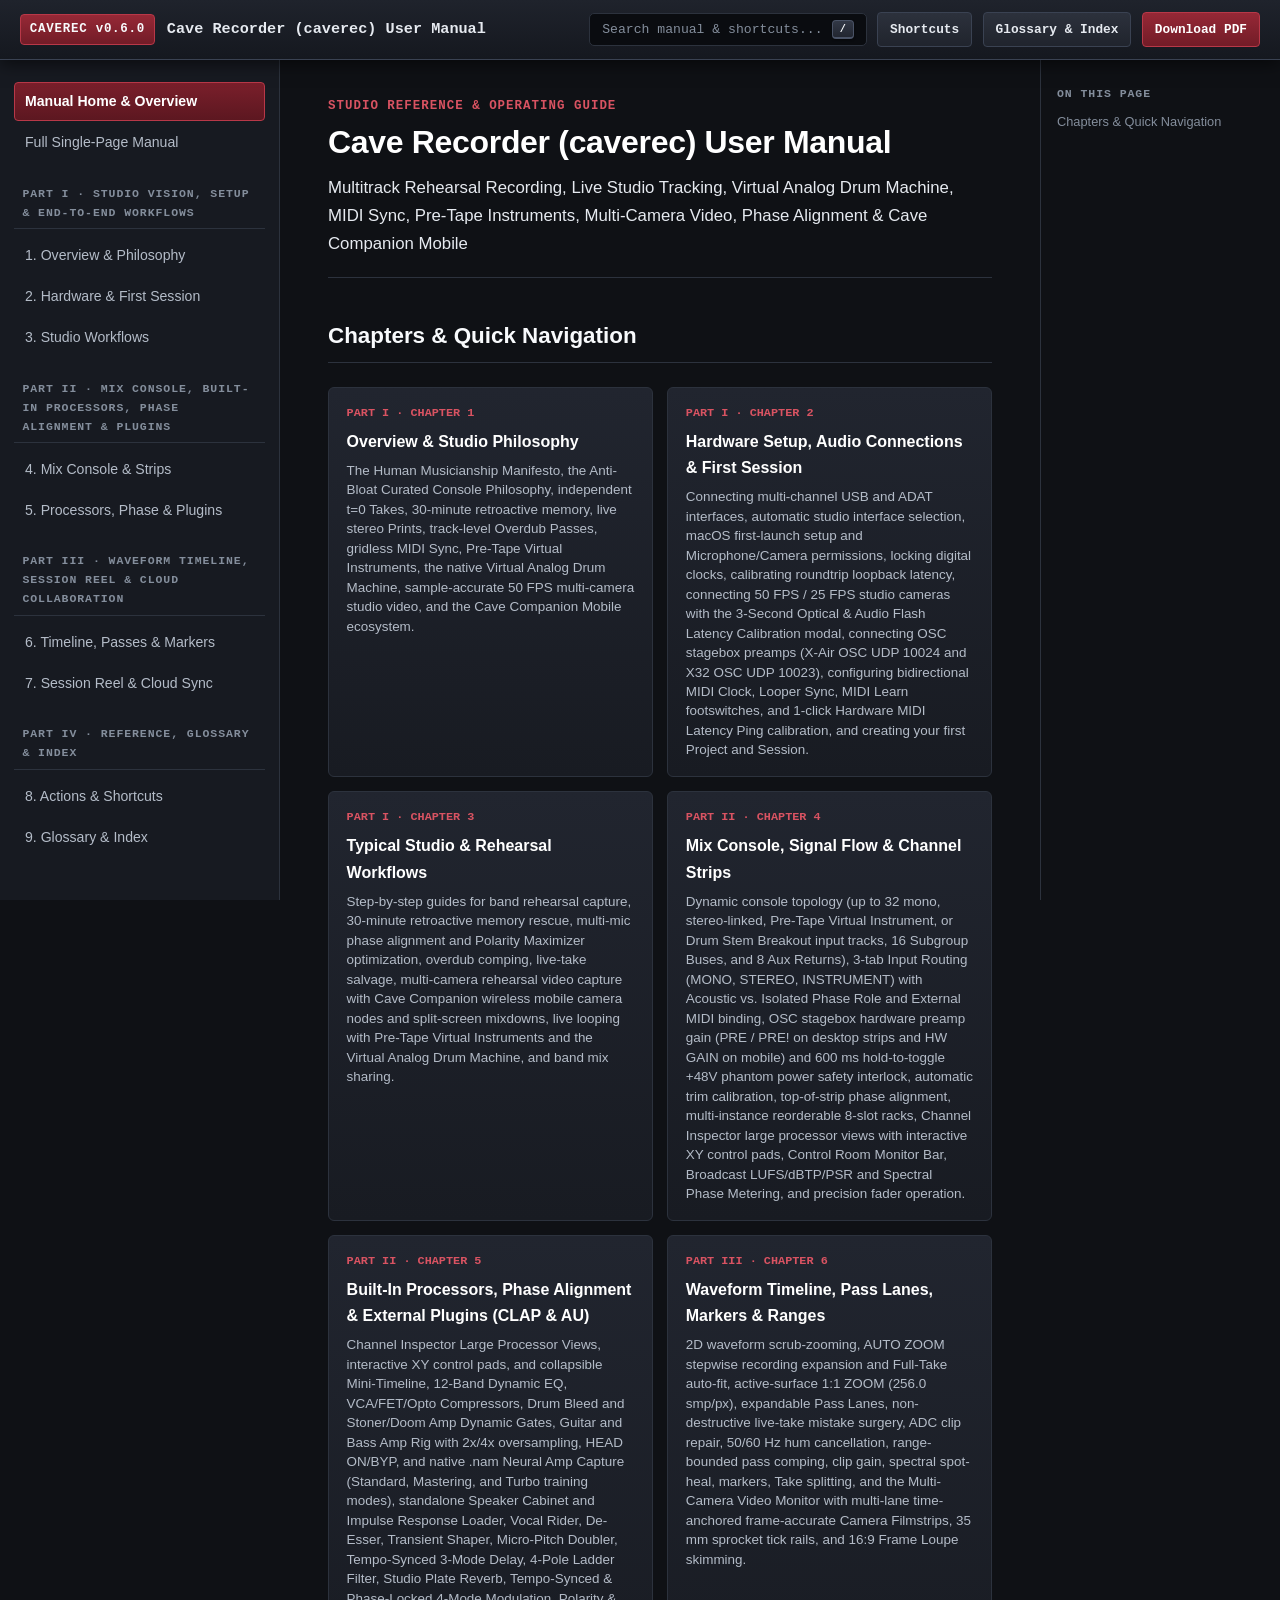
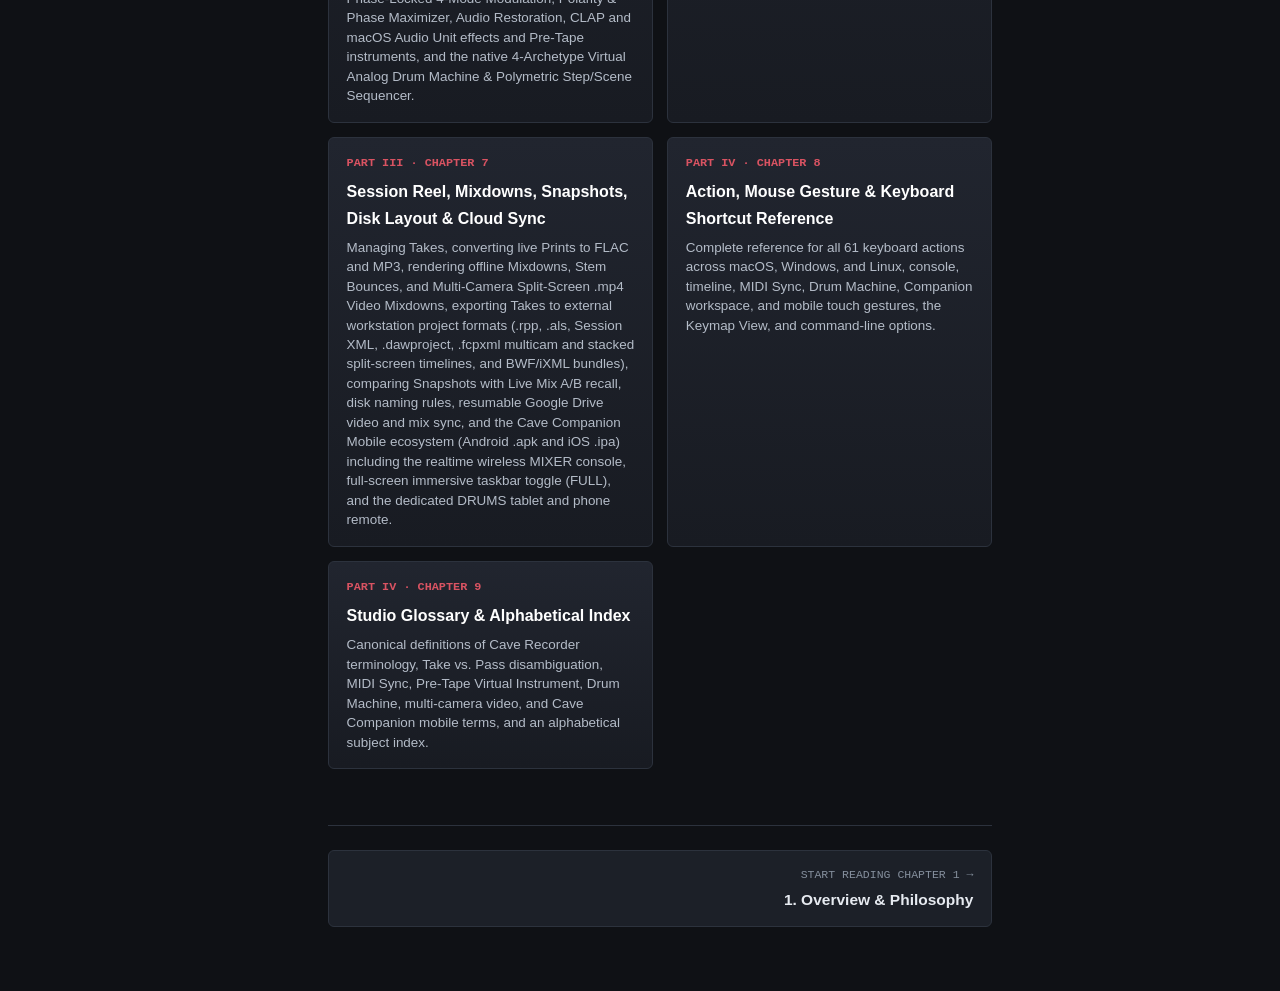
==== commit df7f0414: "docs(site): publish v0.6.0 website and User Manual" ====
--- a/manual/index.html
+++ b/manual/index.html
@@ -9,7 +9,7 @@
 <body>
   <header class="top-deck">
     <div class="brand-cluster">
-      <a class="brand-badge" href="index.html">CAVEREC v0.5.2</a>
+      <a class="brand-badge" href="index.html">CAVEREC v0.6.0</a>
       <a class="brand-title" href="index.html">Cave Recorder (caverec) User Manual</a>
     </div>
     <div class="deck-actions">
@@ -55,10 +55,10 @@
       
 <div class="chapter-eyebrow">Studio Reference &amp; Operating Guide</div>
 <h1>Cave Recorder (caverec) User Manual</h1>
-<p class="chapter-lead">Multitrack Rehearsal Recording, Live Studio Tracking, Multi-Camera Video, Phase Alignment, Console Mixing &amp; Cave Companion Mobile</p>
+<p class="chapter-lead">Multitrack Rehearsal Recording, Live Studio Tracking, Virtual Analog Drum Machine, MIDI Sync, Pre-Tape Instruments, Multi-Camera Video, Phase Alignment &amp; Cave Companion Mobile</p>
 
 <h2 id="chapters-and-quick-navigation">Chapters &amp; Quick Navigation</h2>
-<div class="chapter-card-grid"><a class="chapter-card" href="01-overview-and-philosophy.html"><span class="chapter-card-num">Part I &middot; Chapter 1</span><span class="chapter-card-title">Overview &amp; Studio Philosophy</span><span class="chapter-card-desc">The Human Musicianship Manifesto, the Anti-Bloat Curated Console Philosophy, independent t=0 Takes, 30-minute retroactive memory, live stereo Prints, track-level Overdub Passes, sample-accurate 50 FPS multi-camera studio video, and the Cave Companion Mobile ecosystem.</span></a><a class="chapter-card" href="02-hardware-setup-and-first-session.html"><span class="chapter-card-num">Part I &middot; Chapter 2</span><span class="chapter-card-title">Hardware Setup, Audio Connections &amp; First Session</span><span class="chapter-card-desc">Connecting multi-channel USB and ADAT interfaces, automatic studio interface selection, macOS first-launch setup and Microphone/Camera permissions, locking digital clocks, calibrating roundtrip loopback latency, connecting 50 FPS / 25 FPS studio cameras with the 3-Second Optical &amp; Audio Flash Latency Calibration modal, connecting OSC stagebox preamps (X-Air OSC UDP 10024 and X32 OSC UDP 10023), and creating your first Project and Session.</span></a><a class="chapter-card" href="03-studio-and-rehearsal-workflows.html"><span class="chapter-card-num">Part I &middot; Chapter 3</span><span class="chapter-card-title">Typical Studio &amp; Rehearsal Workflows</span><span class="chapter-card-desc">Step-by-step guides for band rehearsal capture, 30-minute retroactive memory rescue, multi-mic phase alignment and Polarity Maximizer optimization, overdub comping, live-take salvage, multi-camera rehearsal video capture with Cave Companion wireless mobile camera nodes and split-screen mixdowns, and band mix sharing.</span></a><a class="chapter-card" href="04-mix-console-and-channel-strips.html"><span class="chapter-card-num">Part II &middot; Chapter 4</span><span class="chapter-card-title">Mix Console, Signal Flow &amp; Channel Strips</span><span class="chapter-card-desc">Dynamic console topology (up to 32 mono or stereo-linked input tracks, 16 Subgroup Buses, and 8 Aux Returns), OSC stagebox hardware preamp gain (HW GAIN) and 600 ms hold-to-toggle +48V phantom power safety interlock, automatic trim calibration, top-of-strip phase alignment, multi-instance reorderable 8-slot racks, Channel Inspector large processor views with interactive XY control pads, Control Room Monitor Bar, Broadcast LUFS/dBTP/PSR and Spectral Phase Metering, and precision fader operation.</span></a><a class="chapter-card" href="05-processors-phase-and-plugins.html"><span class="chapter-card-num">Part II &middot; Chapter 5</span><span class="chapter-card-title">Built-In Processors, Phase Alignment &amp; External Plugins (CLAP &amp; AU)</span><span class="chapter-card-desc">Channel Inspector Large Processor Views, interactive XY control pads, and collapsible Mini-Timeline, 12-Band Dynamic EQ, VCA/FET/Opto Compressors, Drum Bleed and Stoner/Doom Amp Dynamic Gates, Guitar and Bass Amp Rig with 2x/4x oversampling, HEAD ON/BYP, and native .nam Neural Amp Capture (Standard, Mastering, and Turbo training modes), standalone Speaker Cabinet and Impulse Response Loader, Vocal Rider, De-Esser, Transient Shaper, Micro-Pitch Doubler, 3-Mode Delay, 4-Pole Ladder Filter, Studio Plate Reverb, 4-Mode Modulation, Polarity &amp; Phase Maximizer, Audio Restoration, and CLAP and macOS Audio Unit plugins.</span></a><a class="chapter-card" href="06-waveform-timeline-and-markers.html"><span class="chapter-card-num">Part III &middot; Chapter 6</span><span class="chapter-card-title">Waveform Timeline, Pass Lanes, Markers &amp; Ranges</span><span class="chapter-card-desc">2D waveform scrub-zooming, expandable Pass Lanes, non-destructive live-take mistake surgery, ADC clip repair, 50/60 Hz hum cancellation, range-bounded pass comping, clip gain, spectral spot-heal, markers, Take splitting, and the Multi-Camera Video Monitor and keyframe-snapped Camera Filmstrip (.mp4).</span></a><a class="chapter-card" href="07-session-reel-snapshots-and-cloud.html"><span class="chapter-card-num">Part III &middot; Chapter 7</span><span class="chapter-card-title">Session Reel, Mixdowns, Snapshots, Disk Layout &amp; Cloud Sync</span><span class="chapter-card-desc">Managing Takes, converting live Prints to FLAC and MP3, rendering offline Mixdowns, Stem Bounces, and Multi-Camera Split-Screen .mp4 Video Mixdowns, exporting Takes to external workstation project formats (.rpp, .als, Session XML, .dawproject, .fcpxml multicam and stacked split-screen timelines, and BWF/iXML bundles), comparing Snapshots with Live Mix A/B recall, disk naming rules, resumable Google Drive video and mix sync, and the Cave Companion Mobile ecosystem (Android .apk and iOS .ipa) including the 6th-tab realtime MIXER console view with Sends-on-Faders and OSC stagebox preamp control.</span></a><a class="chapter-card" href="08-action-and-shortcut-reference.html"><span class="chapter-card-num">Part IV &middot; Chapter 8</span><span class="chapter-card-title">Action, Mouse Gesture &amp; Keyboard Shortcut Reference</span><span class="chapter-card-desc">Complete reference for all 59 keyboard actions across macOS, Windows, and Linux, mouse interaction gestures, the Keymap View, and command-line options.</span></a><a class="chapter-card" href="09-glossary-and-index.html"><span class="chapter-card-num">Part IV &middot; Chapter 9</span><span class="chapter-card-title">Studio Glossary &amp; Alphabetical Index</span><span class="chapter-card-desc">Canonical definitions of Cave Recorder terminology, Take vs. Pass disambiguation, multi-camera video and Cave Companion mobile terms, and an alphabetical subject index.</span></a></div>
+<div class="chapter-card-grid"><a class="chapter-card" href="01-overview-and-philosophy.html"><span class="chapter-card-num">Part I &middot; Chapter 1</span><span class="chapter-card-title">Overview &amp; Studio Philosophy</span><span class="chapter-card-desc">The Human Musicianship Manifesto, the Anti-Bloat Curated Console Philosophy, independent t=0 Takes, 30-minute retroactive memory, live stereo Prints, track-level Overdub Passes, gridless MIDI Sync, Pre-Tape Virtual Instruments, the native Virtual Analog Drum Machine, sample-accurate 50 FPS multi-camera studio video, and the Cave Companion Mobile ecosystem.</span></a><a class="chapter-card" href="02-hardware-setup-and-first-session.html"><span class="chapter-card-num">Part I &middot; Chapter 2</span><span class="chapter-card-title">Hardware Setup, Audio Connections &amp; First Session</span><span class="chapter-card-desc">Connecting multi-channel USB and ADAT interfaces, automatic studio interface selection, macOS first-launch setup and Microphone/Camera permissions, locking digital clocks, calibrating roundtrip loopback latency, connecting 50 FPS / 25 FPS studio cameras with the 3-Second Optical &amp; Audio Flash Latency Calibration modal, connecting OSC stagebox preamps (X-Air OSC UDP 10024 and X32 OSC UDP 10023), configuring bidirectional MIDI Clock, Looper Sync, MIDI Learn footswitches, and 1-click Hardware MIDI Latency Ping calibration, and creating your first Project and Session.</span></a><a class="chapter-card" href="03-studio-and-rehearsal-workflows.html"><span class="chapter-card-num">Part I &middot; Chapter 3</span><span class="chapter-card-title">Typical Studio &amp; Rehearsal Workflows</span><span class="chapter-card-desc">Step-by-step guides for band rehearsal capture, 30-minute retroactive memory rescue, multi-mic phase alignment and Polarity Maximizer optimization, overdub comping, live-take salvage, multi-camera rehearsal video capture with Cave Companion wireless mobile camera nodes and split-screen mixdowns, live looping with Pre-Tape Virtual Instruments and the Virtual Analog Drum Machine, and band mix sharing.</span></a><a class="chapter-card" href="04-mix-console-and-channel-strips.html"><span class="chapter-card-num">Part II &middot; Chapter 4</span><span class="chapter-card-title">Mix Console, Signal Flow &amp; Channel Strips</span><span class="chapter-card-desc">Dynamic console topology (up to 32 mono, stereo-linked, Pre-Tape Virtual Instrument, or Drum Stem Breakout input tracks, 16 Subgroup Buses, and 8 Aux Returns), 3-tab Input Routing (MONO, STEREO, INSTRUMENT) with Acoustic vs. Isolated Phase Role and External MIDI binding, OSC stagebox hardware preamp gain (PRE / PRE! on desktop strips and HW GAIN on mobile) and 600 ms hold-to-toggle +48V phantom power safety interlock, automatic trim calibration, top-of-strip phase alignment, multi-instance reorderable 8-slot racks, Channel Inspector large processor views with interactive XY control pads, Control Room Monitor Bar, Broadcast LUFS/dBTP/PSR and Spectral Phase Metering, and precision fader operation.</span></a><a class="chapter-card" href="05-processors-phase-and-plugins.html"><span class="chapter-card-num">Part II &middot; Chapter 5</span><span class="chapter-card-title">Built-In Processors, Phase Alignment &amp; External Plugins (CLAP &amp; AU)</span><span class="chapter-card-desc">Channel Inspector Large Processor Views, interactive XY control pads, and collapsible Mini-Timeline, 12-Band Dynamic EQ, VCA/FET/Opto Compressors, Drum Bleed and Stoner/Doom Amp Dynamic Gates, Guitar and Bass Amp Rig with 2x/4x oversampling, HEAD ON/BYP, and native .nam Neural Amp Capture (Standard, Mastering, and Turbo training modes), standalone Speaker Cabinet and Impulse Response Loader, Vocal Rider, De-Esser, Transient Shaper, Micro-Pitch Doubler, Tempo-Synced 3-Mode Delay, 4-Pole Ladder Filter, Studio Plate Reverb, Tempo-Synced &amp; Phase-Locked 4-Mode Modulation, Polarity &amp; Phase Maximizer, Audio Restoration, CLAP and macOS Audio Unit effects and Pre-Tape instruments, and the native 4-Archetype Virtual Analog Drum Machine &amp; Polymetric Step/Scene Sequencer.</span></a><a class="chapter-card" href="06-waveform-timeline-and-markers.html"><span class="chapter-card-num">Part III &middot; Chapter 6</span><span class="chapter-card-title">Waveform Timeline, Pass Lanes, Markers &amp; Ranges</span><span class="chapter-card-desc">2D waveform scrub-zooming, AUTO ZOOM stepwise recording expansion and Full-Take auto-fit, active-surface 1:1 ZOOM (256.0 smp/px), expandable Pass Lanes, non-destructive live-take mistake surgery, ADC clip repair, 50/60 Hz hum cancellation, range-bounded pass comping, clip gain, spectral spot-heal, markers, Take splitting, and the Multi-Camera Video Monitor with multi-lane time-anchored frame-accurate Camera Filmstrips, 35 mm sprocket tick rails, and 16:9 Frame Loupe skimming.</span></a><a class="chapter-card" href="07-session-reel-snapshots-and-cloud.html"><span class="chapter-card-num">Part III &middot; Chapter 7</span><span class="chapter-card-title">Session Reel, Mixdowns, Snapshots, Disk Layout &amp; Cloud Sync</span><span class="chapter-card-desc">Managing Takes, converting live Prints to FLAC and MP3, rendering offline Mixdowns, Stem Bounces, and Multi-Camera Split-Screen .mp4 Video Mixdowns, exporting Takes to external workstation project formats (.rpp, .als, Session XML, .dawproject, .fcpxml multicam and stacked split-screen timelines, and BWF/iXML bundles), comparing Snapshots with Live Mix A/B recall, disk naming rules, resumable Google Drive video and mix sync, and the Cave Companion Mobile ecosystem (Android .apk and iOS .ipa) including the realtime wireless MIXER console, full-screen immersive taskbar toggle (FULL), and the dedicated DRUMS tablet and phone remote.</span></a><a class="chapter-card" href="08-action-and-shortcut-reference.html"><span class="chapter-card-num">Part IV &middot; Chapter 8</span><span class="chapter-card-title">Action, Mouse Gesture &amp; Keyboard Shortcut Reference</span><span class="chapter-card-desc">Complete reference for all 61 keyboard actions across macOS, Windows, and Linux, console, timeline, MIDI Sync, Drum Machine, Companion workspace, and mobile touch gestures, the Keymap View, and command-line options.</span></a><a class="chapter-card" href="09-glossary-and-index.html"><span class="chapter-card-num">Part IV &middot; Chapter 9</span><span class="chapter-card-title">Studio Glossary &amp; Alphabetical Index</span><span class="chapter-card-desc">Canonical definitions of Cave Recorder terminology, Take vs. Pass disambiguation, MIDI Sync, Pre-Tape Virtual Instrument, Drum Machine, multi-camera video, and Cave Companion mobile terms, and an alphabetical subject index.</span></a></div>
 <nav class="chapter-pager"><a class="pager-card next" href="01-overview-and-philosophy.html"><span class="pager-dir">Start Reading Chapter 1 &rarr;</span><span class="pager-title">1. Overview &amp; Philosophy</span></a></nav>
 
     </main>
@@ -80,7 +80,7 @@
     "title": "1.1 Why Cave Recorder Exists: The Human Musicianship Manifesto",
     "href": "01-overview-and-philosophy.html#1-1-why-cave-recorder-exists-the-human-musicianship-manifesto",
     "snippet": "Cave Recorder (caverec) is a multitrack studio recorder, live mixing console, automatic phase-alignment processor, and band collaboration workstation purpose-built for rehearsal ro...",
-    "body": "Cave Recorder (caverec) is a multitrack studio recorder, live mixing console, automatic phase-alignment processor, and band collaboration workstation purpose-built for rehearsal rooms, live tracking spaces, and project studios. Modern music production has drifted toward sterile isolation. In an era of AI-generated tracks and hyper-commercial pop production, performances are routinely recorded one person at a time to a rigid click track, snapped to a mathematical bar/beat grid, and stripped of pitch and timing micro-variations. That pipeline works for synthetic programmed audio, but it destroys the soul of music that depends on human interaction in a shared room. Across jazz, folk, stoner rock, doom, psychedelic and space rock, krautrock, blues, soul, and punk, the magic of a great record lives in the unrepeatable human moment: the shared eye contact before a dynamic breakdown, the collective tempo push of a rhythm section leaning into a chorus, the natural acoustic bleed of drums and cranked amplifiers breathing in the same room, and the spontaneous twenty-minute jam that nobody planned. Cave Recorder takes a clear philosophical stand: Human Musicianship First, Zero Grid or Pitch-Correction Bloat: Cave Recorder intentionally omits MIDI sequencers, piano rolls, beat grids, tempo-warping elastic audio, and robotic vocal pitch correction. Time is measured in real physical seconds, milliseconds, and sample frames (00:00:00.000) so the band's natural tempo fluctuations and groove breathe without a visual metronome dictating the performance. Technology as an Invisible Studio Assistant, Never a Replacement: Historically, capturing a full band live in one room with the punch and clarity of classic analog studio records required a dedicated recording engineer, an isolated control room, and two days spent moving microphone stands by millimeters to eliminate phase cancellation and amplifier buzz. Self-recording bands in rehearsal caves and basements rarely have a second person at the desk or hours to spend on technical setup. Cave Recorder acts as an invisible studio engineer that handles rolling 30-minute memory capture, one-click -18 dBFS gain staging, multicore spectral phase and polarity alignment, bleed-aware drum and amplifier gating, and non-destructive mistake surgery automatically. Musicians stay focused on their instruments and each other. Curated Analog-Inspired Console Instead of 90 Confusing Plugins: General-purpose workstations overwhelm musicians with dozens of overlapping legacy plugins, floating windows, and arcane parameter matrices. Cave Recorder provides a single, deeply integrated studio console and rack suite where every processor opens on a musical sweet spot for immediate results, while exposing deep physical controls underneath when an experienced mix engineer wants surgical precision. Traditional digital audio workstations are modeled around a single linear timeline designed for solo production at a desk. When a full band plugs into an 18-channel audio interface for a three-hour rehearsal or live tracking session, a single continuous timeline creates immediate studio bottlenecks: finding a specific song run-through requires scrolling through hours of waveforms, spontaneous jams are lost when nobody remembers to press Record, bandmates wait days for someone to bounce rough mixes, and multi-microphone phase cancellation hollows out the drum kit and bass rig. Cave Recorder solves four foundational studio and rehearsal problems:"
+    "body": "Cave Recorder (caverec) is a multitrack studio recorder, live mixing console, automatic phase-alignment processor, and band collaboration workstation purpose-built for rehearsal rooms, live tracking spaces, and project studios. Modern music production has drifted toward sterile isolation. In an era of AI-generated tracks and hyper-commercial pop production, performances are routinely recorded one person at a time to a rigid click track, snapped to a mathematical bar/beat grid, and stripped of pitch and timing micro-variations. That pipeline works for synthetic programmed audio, but it destroys the soul of music that depends on human interaction in a shared room. Across jazz, folk, stoner rock, doom, psychedelic and space rock, krautrock, blues, soul, and punk, the magic of a great record lives in the unrepeatable human moment: the shared eye contact before a dynamic breakdown, the collective tempo push of a rhythm section leaning into a chorus, the natural acoustic bleed of drums and cranked amplifiers breathing in the same room, and the spontaneous twenty-minute jam that nobody planned. Cave Recorder takes a clear philosophical stand: Human Musicianship First, Zero Timeline Grid or Pitch-Correction Bloat: Cave Recorder intentionally omits timeline MIDI tracks, piano-roll editors, session beat grids, tempo-warping elastic audio, and robotic vocal pitch correction. Every Session Take is measured in real physical seconds, milliseconds, and sample frames (00:00:00.000) so the band's natural tempo fluctuations and groove breathe without a visual metronome dictating the performance. When musicians perform with hardware floor loopers, external drum machines, live-played CLAP or macOS Audio Unit (AU) virtual instruments, or the native Virtual Analog Drum Machine, Cave Recorder synchronizes them through its gridless MIDI Sync bridge and prints their audio pre-tape directly into standard 32-bit float Pass stems (rec/*.wav) just like live microphones. Technology as an Invisible Studio Assistant, Never a Replacement: Historically, capturing a full band live in one room with the punch and clarity of classic analog studio records required a dedicated recording engineer, an isolated control room, and two days spent moving microphone stands by millimeters to eliminate phase cancellation and amplifier buzz. Self-recording bands in rehearsal caves and basements rarely have a second person at the desk or hours to spend on technical setup. Cave Recorder acts as an invisible studio engineer that handles rolling 30-minute memory capture, one-click -18 dBFS gain staging, multicore spectral phase and polarity alignment, bleed-aware drum and amplifier gating, and non-destructive mistake surgery automatically. Musicians stay focused on their instruments and each other. Curated Analog-Inspired Console Instead of 90 Confusing Plugins: General-purpose workstations overwhelm musicians with dozens of overlapping legacy plugins, floating windows, and arcane parameter matrices. Cave Recorder provides a single, deeply integrated studio console and rack suite where every processor opens on a musical sweet spot for immediate results, while exposing deep physical controls underneath when an experienced mix engineer wants surgical precision. Traditional digital audio workstations are modeled around a single linear timeline designed for solo production at a desk. When a full band plugs into an 18-channel audio interface for a three-hour rehearsal or live tracking session, a single continuous timeline creates immediate studio bottlenecks: finding a specific song run-through requires scrolling through hours of waveforms, spontaneous jams are lost when nobody remembers to press Record, bandmates wait days for someone to bounce rough mixes, and multi-microphone phase cancellation hollows out the drum kit and bass rig. Cave Recorder solves four foundational studio and rehearsal problems:"
   },
   {
     "chapter": "1: Overview & Studio Philosophy",
@@ -100,8 +100,8 @@
     "chapter": "1: Overview & Studio Philosophy",
     "title": "1.1.3 Simultaneous Live Console Print and Raw Multitrack Stems",
     "href": "01-overview-and-philosophy.html#1-1-3-simultaneous-live-console-print-and-raw-multitrack-stems",
-    "snippet": "During every Take, Cave Recorder writes two distinct sets of audio files to disk in real time: Raw Pre-Fader Multitrack Stems (rec/): Every record-armed input channel (CH01 through...",
-    "body": "During every Take, Cave Recorder writes two distinct sets of audio files to disk in real time: Raw Pre-Fader Multitrack Stems (rec/): Every record-armed input channel (CH01 through CH18) writes a discrete, uncompressed 32-bit floating-point mono .wav stem tapped directly after input gain trim and prior to channel insert processing and fader moves. This guarantees clip-free archival stems for later mixing or overdubbing. Live Stereo Master Bus Print (mix/): Simultaneously, when 2-TRK is armed on the MST MASTER BUS, a dedicated 2-track recorder tapped at the post-limiter output of the Master Bus captures the live stereo console mix (Print001.wav) with automatic Plugin Delay Compensation (PDC) latency trimming, including all channel EQ, VCA compression, tape saturation, subgroup processing, and auxiliary reverb and delay returns. With a single click on FLAC PRINT or MP3 PRINT in the Session Reel (or automatically upon cloud upload when AUTO-FLAC ON UPLOAD or AUTO-MP3 ON UPLOAD is enabled), Cave Recorder encodes the live stereo Print to 24-bit lossless .flac and/or 320 kbps CBR .mp3 (with a Xing/Info seek header for direct playback inside the Google Drive web browser player) and links it into the project-wide _Mixes/ folder. Band members walk out of rehearsal with finished stereo reference mixes ready for phone, browser, or car playback, while the engineer retains pristine 32-bit floating-point raw stems."
+    "snippet": "During every Take, Cave Recorder writes two distinct sets of audio files to disk in real time: Raw Pre-Fader Multitrack Stems (rec/): Every record-armed input channel (up to 32 inp...",
+    "body": "During every Take, Cave Recorder writes two distinct sets of audio files to disk in real time: Raw Pre-Fader Multitrack Stems (rec/): Every record-armed input channel (up to 32 input strips, CH01 through CH32) writes a discrete, uncompressed 32-bit floating-point mono or stereo .wav stem tapped directly after input gain trim and prior to channel insert processing and fader moves. This guarantees clip-free archival stems for later mixing or overdubbing. Live Stereo Master Bus Print (mix/): Simultaneously, when 2-TRK is armed on the MST MASTER BUS, a dedicated 2-track recorder tapped at the post-limiter output of the Master Bus captures the live stereo console mix (Print001.wav) with automatic Plugin Delay Compensation (PDC) latency trimming, including all channel EQ, VCA compression, tape saturation, subgroup processing, and auxiliary reverb and delay returns. With a single click on FLAC PRINT or MP3 PRINT in the Session Reel (or automatically upon cloud upload when AUTO-FLAC ON UPLOAD or AUTO-MP3 ON UPLOAD is enabled), Cave Recorder encodes the live stereo Print to 24-bit lossless .flac and/or 320 kbps CBR .mp3 (with a Xing/Info seek header for direct playback inside the Google Drive web browser player) and links it into the project-wide _Mixes/ folder. Band members walk out of rehearsal with finished stereo reference mixes ready for phone, browser, or car playback, while the engineer retains pristine 32-bit floating-point raw stems."
   },
   {
     "chapter": "1: Overview & Studio Philosophy",
@@ -115,28 +115,28 @@
     "title": "1.2 The Four-Tier Recording Hierarchy",
     "href": "01-overview-and-philosophy.html#1-2-the-four-tier-recording-hierarchy",
     "snippet": "Cave Recorder organizes every recording into a strict four-tier studio hierarchy: On disk, this hierarchy maps cleanly to human-readable folders and self-describing filenames insid...",
-    "body": "Cave Recorder organizes every recording into a strict four-tier studio hierarchy: On disk, this hierarchy maps cleanly to human-readable folders and self-describing filenames inside your Cave Recorder Library Root: Project Band, artist, or musical venture <LibraryRoot>/<ProjectTag>/ Top-level workspace (for example, Grottfolk with tag GF, or Miscellaneous with tag MISC). Contains all Sessions for that band plus a unified _Mixes/ folder for rapid listening and cloud sharing. Managed via the PROJECT modal. Session Single rehearsal night, tracking day, or studio gathering <ProjectTag>/<SessionID>_<Tag>/ Defines the room's physical microphone setup, channel strip names, input routing, subgroup buses, and console processing shared across every Take recorded that day. Session dates roll over at 08:00 local time so late-night recordings after midnight stay grouped with the same evening session. Take Complete multitrack song run-through or jam (t = 0) Take<NNN>_<Stamp>[_<TakeTag>]/ An independent multitrack recording starting at 00:00:00.000. Pressing Record (R) when Overdub Mode (OD) is off always creates a new numbered Take (Take 001, Take 002, ...) and switches the active timeline to that Take. Base Pass (Rec001) Initial track-level recording inside a Take rec/*_<CC>-<Name>_Rec001_<Stamp>.wav The original 32-bit float pre-fader mono stem captured on an armed channel strip (PASS 01) when the Take was first recorded from 00:00:00.000. Overdub Pass (Rec002-OD) Layered track-level recording inside an existing Take rec/*_<CC>-<Name>_Rec<MMM>-OD_<Stamp>.wav Additional track-level performance (OD 02, OD 03, ...) captured inside the currently active Take when Overdub Mode (OD, O) is latched on the transport bar. Pass Lanes Expandable track sub-lanes in Waveform Timeline Stored in *_Take<NNN>_take.json Visual lanes (PASS 01 Base Pass and OD 02, OD 03 Overdub Passes) expanded in WAVEFORM TIMELINE (CMD + 2 / CTRL + 2) with E (and collapsed with SHIFT + E) for auditioning (Use PASS 01 / ★ OD 02), muting (M), and removing (Del) passes within the active Take. Video Angle & .vididx Index Sample-locked studio or mobile camera recording inside a Take video/*_Take<NNN>_Cam<CC>-<Name>_<Stamp>.<mp4|vididx> Constant Frame Rate (50 FPS or 25 FPS) camera angle recorded from connected desktop USB/HDMI cameras or wireless Cave Companion Android and iOS mobile camera nodes, paired with a binary .vididx frame-to-sample index file locked to the 48.0 kHz audio clock. Print (Print<NNN>) Real-time post-Master-Bus stereo recording mix/*_Take<NNN>_Print<NNN>_<Stamp>.<wav|flac|mp3> Captured live alongside the raw stems while tracking a Take when 2-TRK is armed on the Master Bus. Converting a Print to 24-bit .flac (FLAC PRINT) and/or 320 kbps CBR .mp3 (MP3 PRINT) links it into <ProjectTag>/_Mixes/ for immediate band playback without waiting for an offline render. Mixdown (Mix<NNN> / VideoMix<NNN>) Offline Master Bus stereo audio or split-screen video render mix/*_Take<NNN>_Mix<NNN>_<Stamp>.<wav|flac|mp3> / VideoMix<NNN>.mp4 Faster-than-real-time stereo Master Bus audio render (FLAC / MP3) or multi-camera split-screen .mp4 video mixdown (Single, Side-by-Side Crop, Side-by-Side 16:9, 3-Cam Band, Quad 2x2) of a Take linked into <ProjectTag>/_Mixes/. Stem Bounce (Bounce<NNN>) Offline post-processor track or subgroup render bounce/*_Take<NNN>_<Target>_Bounce<NNN>.wav Offline render of an individual channel strip or Subgroup Bus capturing all insert processing and phase alignment for delivery to external remixing workflows. Snapshot (Snap<NNN>) Immutable console state capture snapshots/<SessionID>_Snap<NNN>_<UTC>.json Point-in-time capture of the entire Mix Console state (faders, pans, EQ bands, compressor thresholds, routing, and active Pass Lane selections), created automatically after every recording pass or manually via SNAP MANUAL (CMD + S / CTRL + S). Live Mix (LIVE MIX) Automatic live console backup during Snapshot audition Held in working session memory Whenever you audition a historical Snapshot in the Session Reel, Cave Recorder preserves your current working console state in LIVE MIX so you can toggle A/B LIVE MIX or click RETURN TO LIVE MIX (BACKSPACE) without losing a single fader move. Cave Recorder maintains a strict separation between Takes and Passes. A Take (Take 001, Take 002) is an entire song or jam recorded across the studio room starting at 00:00:00.000, selected in the Top Transport Deck or SESSION REEL (CMD + 4 / CTRL + 4). A Pass (PASS 01 Base Pass or OD 02 Overdub Pass) is an individual performance recorded on a single channel strip inside the currently active Take, displayed inside expandable Pass Lanes in WAVEFORM TIMELINE (CMD + 2 / CTRL + 2)."
+    "body": "Cave Recorder organizes every recording into a strict four-tier studio hierarchy: On disk, this hierarchy maps cleanly to human-readable folders and self-describing filenames inside your Cave Recorder Library Root: Project Band, artist, or musical venture <LibraryRoot>/<ProjectTag>/ Top-level workspace (for example, Grottfolk with tag GF, or Miscellaneous with tag MISC). Contains all Sessions for that band plus a unified _Mixes/ folder for rapid listening and cloud sharing. Managed via the PROJECT modal. Session Single rehearsal night, tracking day, or studio gathering <ProjectTag>/<SessionID>_<Tag>/ Defines the room's physical microphone setup, channel strip names, input routing, subgroup buses, and console processing shared across every Take recorded that day. Session dates roll over at 08:00 local time so late-night recordings after midnight stay grouped with the same evening session. Take Complete multitrack song run-through or jam (t = 0) Take<NNN>_<Stamp>[_<TakeTag>]/ An independent multitrack recording starting at 00:00:00.000. Pressing Record (R) when Overdub Mode (OD) is off always creates a new numbered Take (Take 001, Take 002, ...) and switches the active timeline to that Take. Base Pass (Rec001) Initial track-level recording inside a Take rec/*_<CC>-<Name>_Rec001_<Stamp>.wav The original 32-bit float pre-fader mono stem captured on an armed channel strip (PASS 01) when the Take was first recorded from 00:00:00.000. Overdub Pass (Rec002-OD) Layered track-level recording inside an existing Take rec/*_<CC>-<Name>_Rec<MMM>-OD_<Stamp>.wav Additional track-level performance (OD 02, OD 03, ...) captured inside the currently active Take when Overdub Mode (OD, O) is latched on the transport bar. Pass Lanes Expandable track sub-lanes in Waveform Timeline Stored in *_Take<NNN>_take.json Visual lanes (PASS 01 Base Pass and OD 02, OD 03 Overdub Passes) expanded in WAVEFORM TIMELINE (CMD + 2 / CTRL + 2) with E (and collapsed with SHIFT + E) for auditioning (Use PASS 01 / ★ OD 02), muting (M), and removing (Del) passes within the active Take. Video Angle & .vididx Index Sample-locked studio or mobile camera recording inside a Take video/*_Take<NNN>_Cam<CC>-<Name>_<Stamp>.<mp4|vididx> Constant Frame Rate (50 FPS or 25 FPS preferred, with automatic 30 FPS / 60 FPS CFR negotiation on cameras without 50 Hz modes) camera angle recorded from connected desktop USB/HDMI cameras or wireless Cave Companion Android and iOS mobile camera nodes, paired with a binary .vididx frame-to-sample index file locked to the 48.0 kHz audio clock. Local cameras stay physically powered off (hardware LED dark) whenever unarmed, playing back, session-closed, or behind fullscreen modals, and illuminate a live Top-Deck privacy pill (CAM MON (LIVE), CAM ARMED (LIVE), or CAM REC (LIVE)) whenever active. Print (Print<NNN>) Real-time post-Master-Bus stereo recording mix/*_Take<NNN>_Print<NNN>_<Stamp>.<wav|flac|mp3> Captured live alongside the raw stems while tracking a Take when 2-TRK is armed on the Master Bus. Converting a Print to 24-bit .flac (FLAC PRINT) and/or 320 kbps CBR .mp3 (MP3 PRINT) links it into <ProjectTag>/_Mixes/ for immediate band playback without waiting for an offline render. Mixdown (Mix<NNN> / VideoMix<NNN>) Offline Master Bus stereo audio or split-screen video render mix/*_Take<NNN>_Mix<NNN>_<Stamp>.<wav|flac|mp3> / VideoMix<NNN>.mp4 Faster-than-real-time stereo Master Bus audio render (FLAC / MP3) or multi-camera split-screen .mp4 video mixdown (Single, Side-by-Side Crop, Side-by-Side 16:9, 3-Cam Band, Quad 2x2) of a Take linked into <ProjectTag>/_Mixes/. Stem Bounce (Bounce<NNN>) Offline post-processor track or subgroup render bounce/*_Take<NNN>_<Target>_Bounce<NNN>.wav Offline render of an individual channel strip or Subgroup Bus capturing all insert processing and phase alignment for delivery to external remixing workflows. Snapshot (Snap<NNN>) Immutable console state capture snapshots/<SessionID>_Snap<NNN>_<UTC>.json Point-in-time capture of the entire Mix Console state (faders, pans, EQ bands, compressor thresholds, routing, and active Pass Lane selections), created automatically after every recording pass or manually via SNAP MANUAL (CMD + S / CTRL + S). Live Mix (LIVE MIX) Automatic live console backup during Snapshot audition Held in working session memory Whenever you audition a historical Snapshot in the Session Reel, Cave Recorder preserves your current working console state in LIVE MIX so you can toggle A/B LIVE MIX or click RETURN TO LIVE MIX (BACKSPACE) without losing a single fader move. Cave Recorder maintains a strict separation between Takes and Passes. A Take (Take 001, Take 002) is an entire song or jam recorded across the studio room starting at 00:00:00.000, selected in the Top Transport Deck or SESSION REEL (CMD + 4 / CTRL + 4). A Pass (PASS 01 Base Pass or OD 02 Overdub Pass) is an individual performance recorded on a single channel strip inside the currently active Take, displayed inside expandable Pass Lanes in WAVEFORM TIMELINE (CMD + 2 / CTRL + 2)."
   },
   {
     "chapter": "1: Overview & Studio Philosophy",
     "title": "1.3 Tour of the Studio Workspace",
     "href": "01-overview-and-philosophy.html#1-3-tour-of-the-studio-workspace",
     "snippet": "Cave Recorder opens into a dark studio console workspace divided into three horizontal tiers: the persistent Top Transport & Session Header Deck, the Upper Inspector Wells, and the...",
-    "body": "Cave Recorder opens into a dark studio console workspace divided into three horizontal tiers: the persistent Top Transport & Session Header Deck, the Upper Inspector Wells, and the Lower Console Channel & Bus Strips. Top Transport & Session Header Deck (Top): Remains pinned at the top of the screen across all seven workspace views (MIX CONSOLE through PLUGINS and KEYMAP). Houses project and session selection, Google Drive cloud sync status, 30-minute retroactive memory controls, main transport buttons, the active Take selector, high-precision digital timecode and sample counters, global multi-mic phase alignment controls, and latency diagnostics. Upper Inspector Wells (Middle): Displays four side-by-side real-time visualizers and editors for the currently selected channel strip or Subgroup Bus: 8-Slot Reorderable Processor Rack & Tape Controls (Left Well): Shows slots 1 through 8 (1:CLAP, 2:12B EQ, 3:VCA CMP, 4:AUX SND, ...), per-slot bypass (B), up/down slot reordering arrows, a dedicated TAPE saturator enable/bypass toggle with analog tape parameters (DRV, WRM, BIAS, HC, OUT, MIX), SWAP EQ/CMP, and channel RESET. 12-Band Parametric EQ & Dual-Trace RTA Spectrum Analyzer (Center-Left Well): Interactive Bode magnitude curve with draggable filter nodes (BELL, LSHF, HSHF, HPF, TILT) superimposed over a pre-EQ and post-EQ real-time spectrum trace (20 Hz to 20 kHz). VCA Compressor & Gain Reduction Transfer Curve (Center-Right Well): Displays the compressor knee and transfer curve (-48 dB to 0 dB), input/output threshold markers, sidechain high-pass filter (SC HPF), ratio presets (2:1, 4:1, 8:1), parallel blend (MIX 50%), and real-time Gain Reduction (GR) metering. Upper Mini-Timeline & Multi-Tier Waveform Overview (Right Well): Displays the composite waveform of the active Take with playhead tracking, PASSES expansion shortcut, LOCK PH/CUR, -> CUR, and zoom controls (ZOOM +, ZOOM -, ZOOM 1:1). Lower Console Strips (Bottom): Houses up to 18 Input Channel Strips (CH01..CH18), stereo Subgroup Bus Strips (DRUM BUS, INST BUS), dedicated stereo Aux Return Strips (AUX 1 REVERB with zero-latency convolution IR and AUX 2 TAPE DLY with capstan tape echo), and the MST MASTER BUS strip with Master Tape, Master Compressor, brickwall Limiter, live 2-TRK Print record arm, independent FLAC and MP3 format toggles, and one-click BOUNCE offline Mixdown render controls."
+    "body": "Cave Recorder opens into a dark studio console workspace divided into three horizontal tiers: the persistent Top Transport & Session Header Deck, the Upper Inspector Wells, and the Lower Console Channel & Bus Strips. Top Transport & Session Header Deck (Top): Remains pinned at the top of the screen across all workspace views (MIX CONSOLE, WAVEFORM TIMELINE, CHANNEL INSPECTOR, DRUM MACHINE, SESSION REEL, MARKERS & RANGES, PLUGINS, KEYMAP, and the dedicated COMPANION workspace). Houses project and session selection, Google Drive cloud sync status, 30-minute retroactive memory controls, main transport buttons, the active Take selector, high-precision digital timecode and sample counters, global multi-mic phase alignment controls, live COMPANION status/approval pill, hardware stagebox, MIDI Sync, and camera sync pills, and latency diagnostics. Upper Inspector Wells (Middle): Displays four side-by-side real-time visualizers and editors for the currently selected channel strip or Subgroup Bus: 8-Slot Reorderable Processor Rack & Tape Controls (Left Well): Shows slots 1 through 8 (1:PLUGIN, 2:12B EQ, 3:VCA CMP, 4:AUX SND, ...), per-slot bypass (B), up/down slot reordering arrows, a dedicated TAPE saturator enable/bypass toggle with analog tape parameters (DRV, WRM, BIAS, HC, OUT, MIX), SWAP EQ/CMP, and channel RESET. 12-Band Parametric EQ & Dual-Trace RTA Spectrum Analyzer (Center-Left Well): Interactive Bode magnitude curve with draggable filter nodes (BELL, LSHF, HSHF, HPF, TILT) superimposed over a pre-EQ and post-EQ real-time spectrum trace (20 Hz to 20 kHz). VCA Compressor & Gain Reduction Transfer Curve (Center-Right Well): Displays the compressor knee and transfer curve (-48 dB to 0 dB), input/output threshold markers, sidechain high-pass filter (SC HPF), ratio presets (2:1, 4:1, 8:1), parallel blend (MIX 50%), and real-time Gain Reduction (GR) metering. Upper Mini-Timeline & Multi-Tier Waveform Overview (Right Well): Displays the composite waveform of the active Take with playhead tracking, PASSES expansion shortcut, LOCK PH/CUR, -> CUR, and zoom controls (ZOOM +, ZOOM -, ZOOM 1:1). Lower Console Strips (Bottom): Houses up to 32 Input Channel Strips (CH01..CH32, physical mics, stereo pairs, Pre-Tape Virtual Instruments, or Drum Stem Breakouts), up to 16 stereo Subgroup Bus Strips (DRUM BUS, INST BUS, ...), up to 8 dedicated stereo Aux Return Strips (AUX 1 REVERB with zero-latency convolution IR and AUX 2 TAPE DLY with 3-mode tempo-synced echo), and the MST MASTER BUS strip with Master Tape, Master Compressor, brickwall Limiter, live 2-TRK Print record arm, independent FLAC and MP3 format toggles, and one-click BOUNCE offline Mixdown render controls."
   },
   {
     "chapter": "1: Overview & Studio Philosophy",
     "title": "1.3.1 Top Deck Row 1: Session Identity, Transport, Timecode & Phase Controls",
     "href": "01-overview-and-philosophy.html#1-3-1-top-deck-row-1-session-identity-transport-timecode-phase-controls",
     "snippet": "The top row of the header deck is organized into three functional clusters from left to right: Left: Session & Cloud Active Session Pill (TEST_202...ession)) Status Indicator Displ...",
-    "body": "The top row of the header deck is organized into three functional clusters from left to right: Left: Session & Cloud Active Session Pill (TEST_202...ession)) Status Indicator Displays the currently loaded Session ID and Session Name. Highlights in studio burgundy when a live session is active on disk. Left: Session & Cloud PROJECT CMD + O (macOS) / CTRL + O (Win/Linux) Opens the Project and Session Browser modal to switch Projects, create a new Session from a template, link a remote shared project, or open a recent Session. Left: Session & Cloud CLOUD: IDLE Mouse Click Opens the Cloud Sync Quick Controls popover (AUTO-FLAC ON UPLOAD, AUTO-MP3 ON UPLOAD, SYNC SESSION FULL, SYNC SESSION MIXES) and displays real-time Google Drive transfer status. Center: Transport & Take RAM Mouse Click Enables or disables the continuous 30-minute retroactive capture memory across all armed input channels. Glows emerald green when active. Center: Transport & Take RETRO (0) SHIFT + R Flushes the rolling 30-minute retroactive capture memory to disk as a new numbered Take and increments the rescued-take counter. Center: Transport & Take Play (▶) SPACE Starts or pauses playback of the active Take from the current playhead position. Glows green while transport is rolling. Center: Transport & Take Stop (■) SHIFT + SPACE Stops playback or active recording immediately and finalizes open audio files and post-recording Snapshots. Center: Transport & Take Record (●) R Starts or stops multitrack recording. Creates a new t = 0 Take (Take<NNN>) when OD is off, or records a new Overdub Pass (Rec<MMM>-OD) inside the active Take when OD is latched. Center: Transport & Take OD (Overdub Mode) O Latches Overdub Mode (glows red when active). While latched, pressing Record (R) records new track-level Overdub Passes on armed channels while playing back existing tracks of the active Take. Center: Transport & Take Cycle / Loop (⇄) C Toggles continuous loop playback and loop overdubbing across the active Take range. Center: Transport & Take AUTO-SCROLL Mouse Click Keeps the Waveform Timeline viewport following the advancing playhead during playback and recording. Center: Transport & Take < TAKE 001 > ALT + [ / ALT + ] Steps backward or forward through the Session's non-deleted Takes, immediately loading that Take's 00:00:00.000 timeline and Pass Lanes. Center: Transport & Take 00:00:00.500 / 24,000 smp Readout High-contrast emerald LED timecode readout (HH:MM:SS.mmm) paired with the exact sample frame position (24,000 smp) within the active Take. Center: Transport & Take 48.0 kHz | INT Readout Displays the active hardware sample rate (44.1, 48.0, 88.2, or 96.0 kHz) and digital clock lock state (INT). Right: Phase & Hardware ALIGN ALL Mouse Click (Bindable in KEYMAP) Runs automatic multi-microphone arrival-time and polarity correlation across all active channels relative to the reference channel. Right: Phase & Hardware PHASE: ALIGN Mouse Click Toggles global phase alignment processing between active (PHASE: ALIGN) and bypassed (PHASE: BYP) for instant A/B listening. Right: Phase & Hardware AUDIO SETTINGS CMD + , (macOS) / CTRL + , (Win/Linux) Opens the Audio Device & Latency Settings modal to configure interfaces, sample rate, buffer size, and hardware loopback calibration."
+    "body": "The top row of the header deck is organized into three functional clusters from left to right: Left: Session & Cloud Active Session Pill (TEST_202...ession)) Status Indicator Displays the currently loaded Session ID and Session Name. Highlights in studio burgundy when a live session is active on disk. Left: Session & Cloud PROJECT CMD + O (macOS) / CTRL + O (Win/Linux) Opens the Project and Session Browser modal to switch Projects, create a new Session from a template, link a remote shared project, or open a recent Session. Left: Session & Cloud CLOUD: IDLE Mouse Click Opens the Cloud Sync Quick Controls popover (AUTO-FLAC ON UPLOAD, AUTO-MP3 ON UPLOAD, SYNC SESSION FULL, SYNC SESSION MIXES) and displays real-time Google Drive transfer status. Center: Transport & Take RAM Mouse Click Enables or disables the continuous 30-minute retroactive capture memory across all armed input channels. Glows emerald green when active. Center: Transport & Take RETRO (0) SHIFT + R Flushes the rolling 30-minute retroactive capture memory to disk as a new numbered Take and increments the rescued-take counter. Center: Transport & Take Play (▶) SPACE Starts or pauses playback of the active Take from the current playhead position. Glows green while transport is rolling. Center: Transport & Take Stop (■) SHIFT + SPACE Stops playback or active recording immediately and finalizes open audio files and post-recording Snapshots. Pressing Stop a second time while already stopped performs Return-to-Zero (00:00:00.000) while keeping the timeline playhead visible at sample 0. Center: Transport & Take Record (●) R Starts or stops multitrack recording. Creates a new t = 0 Take (Take<NNN>) when OD is off, or records a new Overdub Pass (Rec<MMM>-OD) inside the active Take when OD is latched. Center: Transport & Take OD (Overdub Mode) O Latches Overdub Mode (glows red when active). While latched, pressing Record (R) records new track-level Overdub Passes on armed channels while playing back existing tracks of the active Take. Center: Transport & Take Cycle / Loop (⇄) C Toggles continuous loop playback and loop overdubbing across the active Take range. Center: Transport & Take AUTO-SCROLL Mouse Click Keeps the Waveform Timeline viewport following the advancing playhead during playback and recording. Center: Transport & Take < TAKE 001 > ALT + [ / ALT + ] Steps backward or forward through the Session's non-deleted Takes, immediately loading that Take's 00:00:00.000 timeline and Pass Lanes. Center: Transport & Take 00:00:00.500 / 24,000 smp Readout High-contrast emerald LED timecode readout (HH:MM:SS.mmm) paired with the exact sample frame position (24,000 smp) within the active Take. Center: Transport & Take 48.0 kHz | INT Readout Displays the active hardware sample rate (44.1, 48.0, 88.2, or 96.0 kHz) and digital clock lock state (INT). Right: Phase & Hardware ALIGN ALL Mouse Click (Bindable in KEYMAP) Runs automatic multi-microphone arrival-time and polarity correlation across all active channels relative to the reference channel. Right: Phase & Hardware PHASE: ALIGN Mouse Click Toggles global phase alignment processing between active (PHASE: ALIGN) and bypassed (PHASE: BYP) for instant A/B listening. Right: Phase & Hardware AUDIO SETTINGS CMD + , (macOS) / CTRL + , (Win/Linux) Opens the Audio Device & Latency Settings modal to configure interfaces, sample rate, buffer size, and hardware loopback calibration."
   },
   {
     "chapter": "1: Overview & Studio Philosophy",
     "title": "1.3.2 Top Deck Row 2: Workspace View Tabs, Templates & Latency Diagnostics",
     "href": "01-overview-and-philosophy.html#1-3-2-top-deck-row-2-workspace-view-tabs-templates-latency-diagnostics",
-    "snippet": "The second row of the Top Deck provides direct navigation across Cave Recorder's seven workspace views on the left and session template and latency management on the right: MIX CON...",
-    "body": "The second row of the Top Deck provides direct navigation across Cave Recorder's seven workspace views on the left and session template and latency management on the right: MIX CONSOLE CMD + 1 (macOS) / CTRL + 1 (Win/Linux) Full studio mixing console with Upper Inspector Wells, 18 input strips, Subgroup Buses, Aux Returns, and Master Bus. Detailed in Chapter 4: Mix Console, Signal Flow & Channel Strips. WAVEFORM TIMELINE CMD + 2 (macOS) / CTRL + 2 (Win/Linux) Multi-track 2D zoomable waveform editor, expandable Pass Lanes for overdub comping, marker flags, loop ranges, and Take splitting. Detailed in Chapter 6: Waveform Timeline, Pass Lanes, Markers & Ranges. CHANNEL INSPECTOR CMD + 3 (macOS) / CTRL + 3 (Win/Linux) Dedicated full-screen channel and Subgroup Bus workbench with expanded 12-band EQ, Dual-Trace RTA, VCA Compressor, Gate, Tape Saturation, and CLAP / Audio Unit plugin editors. Detailed in Chapter 5: Built-In Processors, Phase Alignment & External Plugins (CLAP & AU). SESSION REEL CMD + 4 (macOS) / CTRL + 4 (Win/Linux) Session dashboard containing the Takes Catalog, one-click FLAC and MP3 Print encoding, offline Mixdown and Stem Bounce rendering, undo history, Snapshots, Live Mix A/B comparison, and Cloud Sync controls. Detailed in Chapter 7: Session Reel, Mixdowns, Snapshots, Disk Layout & Cloud Sync. MARKERS & RANGES CMD + 5 (macOS) / CTRL + 5 (Win/Linux) Sortable tabular manager for all Take markers (M001..) and loop/export ranges (R001..), with one-click playhead jump (GO TO) and range-to-Take extraction (NEW TAKE). Detailed in Chapter 6: Waveform Timeline, Pass Lanes, Markers & Ranges. PLUGINS CMD + 7 (macOS) / CTRL + 7 (Win/Linux) Dedicated CLAP & macOS Audio Unit Plugin Manager (PLUGIN MANAGER & INDEXED CATALOG (CLAP & AU)) for incremental directory scanning (RESCAN DIRECTORIES), custom .clap search folders, status and format filtering, and missing Ghost Slot relinking (LOCATE...). Detailed in Section 5.7 in Chapter 5. KEYMAP CMD + 6 (macOS) / CTRL + 6 (Win/Linux) Interactive keyboard shortcut reference and custom keybinding editor with live conflict detection across all 59 studio actions. Detailed in Chapter 8: Action, Mouse Gesture & Keyboard Shortcut Reference. SAVE TEMPLATE Mouse Click Opens the Save Mix Console as Template popover to store current channel names, routing, and processor racks as a reusable Session Template (excluding audio takes and undo history). PDC: 0 smp (0.00 ms @ 48 kHz) Mouse Click Opens the Latency & Plugin Delay Compensation (PDC) Transparency Breakdown popover showing per-track and per-bus sample compensation and roundtrip I/O offsets. Low-Latency Monitoring Mouse Click Bypasses high-latency lookahead or external plugins on record-armed monitoring paths during overdubbing so musicians hear zero-lag foldback. TAKES: 2 | SNAPS: 4 Mouse Click Live tally of active Takes and saved console Snapshots in the current Session. Clicking opens the Session Reel."
+    "snippet": "The second row of the Top Deck provides direct navigation across Cave Recorder's eight workspace views on the left and stagebox, MIDI sync, camera sync, session template, and laten...",
+    "body": "The second row of the Top Deck provides direct navigation across Cave Recorder's eight workspace views on the left and stagebox, MIDI sync, camera sync, session template, and latency management on the right: MIX CONSOLE CMD + 1 (macOS) / CTRL + 1 (Win/Linux) Full studio mixing console with Upper Inspector Wells, up to 32 input strips (physical mics, Pre-Tape Virtual Instruments, or Drum Stem Breakouts), Subgroup Buses, Aux Returns, and Master Bus. Detailed in Chapter 4: Mix Console, Signal Flow & Channel Strips. WAVEFORM TIMELINE CMD + 2 (macOS) / CTRL + 2 (Win/Linux) Multi-track 2D zoomable waveform editor, expandable Pass Lanes for overdub comping, marker flags, loop ranges, and Take splitting. Detailed in Chapter 6: Waveform Timeline, Pass Lanes, Markers & Ranges. CHANNEL INSPECTOR CMD + 3 (macOS) / CTRL + 3 (Win/Linux) Dedicated full-screen channel and Subgroup Bus workbench with expanded 12-band EQ, Dual-Trace RTA, VCA Compressor, Gate, Tape Saturation, Large Processor Views, and CLAP / Audio Unit plugin editors. Detailed in Chapter 5: Built-In Processors, Phase Alignment & External Plugins (CLAP & AU). DRUM MACHINE CMD + 8 (macOS) / CTRL + 8 (Win/Linux) Native 4-archetype Virtual Analog Drum Machine & Polymetric Step/Scene Sequencer (SEQUENCER, SYNTH & SCOPE, and ARRANGER sub-views) with triggered log-time Storage-CRT scope, Master Glue Bus, and individual voice console stem breakouts. Detailed in Section 5.9 in Chapter 5. SESSION REEL CMD + 4 (macOS) / CTRL + 4 (Win/Linux) Session dashboard containing the Takes Catalog, one-click FLAC and MP3 Print encoding, offline Mixdown and Stem Bounce rendering, undo history, Snapshots, Live Mix A/B comparison, and Cloud Sync controls. Detailed in Chapter 7: Session Reel, Mixdowns, Snapshots, Disk Layout & Cloud Sync. MARKERS & RANGES CMD + 5 (macOS) / CTRL + 5 (Win/Linux) Sortable tabular manager for all Take markers (M001..) and loop/export ranges (R001..), with one-click playhead jump (GO TO) and range-to-Take extraction (NEW TAKE). Detailed in Chapter 6: Waveform Timeline, Pass Lanes, Markers & Ranges. PLUGINS CMD + 7 (macOS) / CTRL + 7 (Win/Linux) Dedicated CLAP & macOS Audio Unit Plugin Manager (PLUGIN MANAGER & INDEXED CATALOG) covering both Effects and Pre-Tape Instruments (ALL | EFFECTS | INSTRUMENTS), out-of-process directory scanning (RESCAN DIRECTORIES), custom .clap search folders, and missing Ghost Slot relinking (LOCATE...). Detailed in Section 5.7 in Chapter 5. KEYMAP CMD + 6 (macOS) / CTRL + 6 (Win/Linux) Interactive keyboard shortcut reference and custom keybinding editor with live conflict detection across all 61 studio actions. Detailed in Chapter 8: Action, Mouse Gesture & Keyboard Shortcut Reference. COMPANION CMD + 9 (macOS) / CTRL + 9 (Win/Linux) Live status and attention pill (COMPANION, COMPANION: N, COMPANION 0/N, or gold PAIR REQ (N)) that toggles the dedicated Cave Companion wireless pairing, QR/PIN, 1-tap Wi-Fi approval, and device role workspace. Detailed in Section 7.6 in Chapter 7. STAGEBOX: OFF Mouse Click Opens the OSC Stagebox Pairing & Preamp Control modal for X-Air OSC (UDP 10024) and X32 OSC (UDP 10023) hardware preamps and +48V phantom power. Detailed in Section 2.6 in Chapter 2. SYNC: FREE (MIDI SYNC) Mouse Click Fixed-width live tempo-sync status pill (SYNC: FREE, SYNC: ARM, SYNC: CNT, or SYNC: LOCK) opening the MIDI Sync & Hardware Calibration modal (4-tap count-in, gridless floor-looper capture, MIDI LEARN footswitches, and 1-click Hardware Latency Ping). Detailed in Section 2.7 in Chapter 2. CAM SYNC Mouse Click Opens multi-camera studio video setup and the 3-Second Optical & Acoustic Camera Latency Calibration modal. When a local studio camera is active, displays a live hardware privacy pill (CAM MON (LIVE), CAM ARMED (LIVE), or CAM REC (LIVE)). Detailed in Section 2.5 in Chapter 2. SAVE TEMPLATE Mouse Click Opens the Save Mix Console as Template popover to store current channel names, routing, and processor racks as a reusable Session Template (excluding audio takes and undo history). PDC: 0 smp (0.00 ms @ 48 kHz) Mouse Click Opens the Latency & Plugin Delay Compensation (PDC) Transparency Breakdown popover showing per-track and per-bus sample compensation and roundtrip I/O offsets. Low-Latency Monitoring Mouse Click Bypasses high-latency lookahead or external plugins on record-armed monitoring paths during overdubbing so musicians hear zero-lag foldback. TAKES: 2 | SNAPS: 4 Mouse Click Live tally of active Takes and saved console Snapshots in the current Session. Clicking opens the Session Reel."
   },
   {
     "chapter": "1: Overview & Studio Philosophy",
@@ -150,7 +150,7 @@
     "title": "1.4.1 Pillar 1: Fewer, Deeper Multi-Mode Instruments Instead of Redundant Clones",
     "href": "01-overview-and-philosophy.html#1-4-1-pillar-1-fewer-deeper-multi-mode-instruments-instead-of-redundant-clones",
     "snippet": "Rather than cluttering the rack with dozens of single-purpose plugins, Cave Recorder consolidates classic studio hardware topologies into focused, multi-mode processors: One 3-Topo...",
-    "body": "Rather than cluttering the rack with dozens of single-purpose plugins, Cave Recorder consolidates classic studio hardware topologies into focused, multi-mode processors: One 3-Topology Compressor (VCA, FET, Opto): Switches cleanly between feed-forward RMS bus glue (VCA), ultra-fast discrete transistor transient limiting with odd-harmonic grit (FET), and program-dependent dual-stage electroluminescent optical leveling (Opto). One Context-Aware 3-Variant Gate (Expander, Drum Bleed, Amp Dynamic): Combines a smooth downward vocal/room expander, a differential sidechain tom/snare bleed gate with automatic fundamental lock ([LRN]), and a pitch-harmonicity and spectral-entropy amplifier gate built for high-gain stoner, doom, and psychedelic guitar rigs. One 3-Mode Echo & Delay (Capstan Tape, BBD Analog, Pristine Digital): Covers saturating magnetic tape echo, dark bucket-brigade analog delay with compander breathe and clock noise, and clean stereo rhythmic delay with dynamic ducking. One 4-Mode Studio Modulator (Through-Zero Flanger, Dimension Chorus, Optical Phaser, Harmonic Tremolo): Covers tape-style through-zero flanging, motionless stereo dimension widening, 4/6/8/12-stage photocell phasing, and dual-band crossover harmonic tremolo."
+    "body": "Rather than cluttering the rack with dozens of single-purpose plugins, Cave Recorder consolidates classic studio hardware topologies into focused, multi-mode processors: One 3-Topology Compressor (VCA, FET, Opto): Switches cleanly between feed-forward RMS bus glue (VCA), ultra-fast discrete transistor transient limiting with odd-harmonic grit (FET), and program-dependent dual-stage electroluminescent optical leveling (Opto). One Context-Aware 3-Variant Gate (Expander, Drum Bleed, Amp Dynamic): Combines a smooth downward vocal/room expander, a differential sidechain tom/snare bleed gate with automatic fundamental lock ([LRN]), and a pitch-harmonicity and spectral-entropy amplifier gate built for high-gain stoner, doom, and psychedelic guitar rigs. One Tempo-Synced 3-Mode Echo & Delay (Capstan Tape, BBD Analog, Pristine Digital): Covers saturating magnetic tape echo, dark bucket-brigade analog delay with compander breathe and clock noise, and clean stereo rhythmic delay with dynamic ducking and optional [SYNC] musical note subdivisions (1/64 through 4BAR). One Tempo-Synced 4-Mode Studio Modulator (Through-Zero Flanger, Dimension Chorus, Optical Phaser, Harmonic Tremolo): Covers tape-style through-zero flanging, motionless stereo dimension widening, 4/6/8/12-stage photocell phasing, and dual-band crossover harmonic tremolo with [SYNC] beat subdivisions and clickless downbeat phase locking ([LCK]). One 4-Archetype Virtual Analog Drum Machine (DRUM MACHINE): Synthesizes analog kicks, snares, claps, metallic hi-hats, rides, and modal percussion directly in the console with a polymetric Step and Scene Sequencer, triggered Storage-CRT oscilloscope, Master Glue Bus, individual voice console stem breakouts, and wireless Cave Companion tablet control."
   },
   {
     "chapter": "1: Overview & Studio Philosophy",
@@ -212,8 +212,8 @@
     "chapter": "2: Hardware Setup, Audio Connections & First Session",
     "title": "2.1.4 First-Launch Setup on macOS (Developer ID Signing, Notarization & Ad-Hoc Fallback)",
     "href": "02-hardware-setup-and-first-session.html#2-1-4-first-launch-setup-on-macos-developer-id-signing-notarization-ad-hoc-fallback",
-    "snippet": "The macOS release of Cave Recorder (caverec-v0.5.2-macos-arm64.zip / Cave Recorder.app) supports both Apple Developer ID Application signing and notarization and ad-hoc signed loca...",
-    "body": "The macOS release of Cave Recorder (caverec-v0.5.2-macos-arm64.zip / Cave Recorder.app) supports both Apple Developer ID Application signing and notarization and ad-hoc signed local builds: Notarized Developer ID Releases: Signed and notarized with Apple for CoreAudio multi-channel microphone and audio interface input, multi-camera studio video capture, local Wi-Fi companion and cloud networking, and third-party CLAP and Audio Unit plugin hosting, so Cave Recorder.app opens directly from /Applications without Gatekeeper warnings. Ad-Hoc Signed Builds (Gatekeeper Quarantine Clearance): When opening an ad-hoc signed build downloaded from a web browser on macOS for the first time, macOS Gatekeeper places a quarantine flag on the bundle and displays an unverified developer prompt. Clear the quarantine flag using either of these two methods before your first studio session: Method A: macOS System Settings (Open Anyway): Double-click Cave Recorder.app in /Applications and click Done (or Cancel) on the initial Gatekeeper prompt. Open System Settings -> Privacy & Security, scroll down to the Security section, and click Open Anyway next to \"Cave Recorder.app\" was blocked from use because it is not from an identified developer. Authenticate with Touch ID or your macOS administrator password and confirm Open. Method B: Terminal Quarantine Removal (xattr -cr): Open the macOS Terminal application and run xattr -cr \"/Applications/Cave Recorder.app\". Launch Cave Recorder.app normally from /Applications or Spotlight, and click Allow when macOS prompts for microphone, audio interface, and camera access."
+    "snippet": "The macOS release of Cave Recorder (caverec-v0.6.0-macos-arm64.zip / Cave Recorder.app) supports both Apple Developer ID Application signing and notarization and ad-hoc signed loca...",
+    "body": "The macOS release of Cave Recorder (caverec-v0.6.0-macos-arm64.zip / Cave Recorder.app) supports both Apple Developer ID Application signing and notarization and ad-hoc signed local builds: Notarized Developer ID Releases: Signed and notarized with Apple for CoreAudio multi-channel microphone and audio interface input, multi-camera studio video capture, local Wi-Fi companion and cloud networking, and third-party CLAP and Audio Unit plugin hosting, so Cave Recorder.app opens directly from /Applications without Gatekeeper warnings. Ad-Hoc Signed Builds (Gatekeeper Quarantine Clearance): When opening an ad-hoc signed build downloaded from a web browser on macOS for the first time, macOS Gatekeeper places a quarantine flag on the bundle and displays an unverified developer prompt. Clear the quarantine flag using either of these two methods before your first studio session: Method A: macOS System Settings (Open Anyway): Double-click Cave Recorder.app in /Applications and click Done (or Cancel) on the initial Gatekeeper prompt. Open System Settings -> Privacy & Security, scroll down to the Security section, and click Open Anyway next to \"Cave Recorder.app\" was blocked from use because it is not from an identified developer. Authenticate with Touch ID or your macOS administrator password and confirm Open. Method B: Terminal Quarantine Removal (xattr -cr): Open the macOS Terminal application and run xattr -cr \"/Applications/Cave Recorder.app\". Launch Cave Recorder.app normally from /Applications or Spotlight, and click Allow when macOS prompts for microphone and audio interface access. Camera access is completely optional and is never requested on application startup: Cave Recorder requests macOS camera permission lazily only when you explicitly open or arm a local camera inside CAM SYNC (or open the mobile CAMERA tab or QR scanner on Cave Companion), degrading calmly with zero startup prompts if camera access is declined."
   },
   {
     "chapter": "2: Hardware Setup, Audio Connections & First Session",
@@ -241,7 +241,7 @@
     "title": "2.2.3 30-Minute Retroactive Capture Memory (RAM)",
     "href": "02-hardware-setup-and-first-session.html#2-2-3-30-minute-retroactive-capture-memory-ram",
     "snippet": "While your audio interface is active, the green RAM button in the Top Transport Deck controls Cave Recorder's continuous 30-minute retroactive capture memory. When RAM is enabled: ...",
-    "body": "While your audio interface is active, the green RAM button in the Top Transport Deck controls Cave Recorder's continuous 30-minute retroactive capture memory. When RAM is enabled: Every record-armed channel strip (R engaged) continuously writes incoming 32-bit float audio into a dedicated 30-minute rolling capture memory even while the main transport is stopped. At 48.0 kHz, 30 minutes of 32-bit audio requires approximately 330 MB of system memory per armed channel (roughly 5.9 GB when all 18 channels are armed simultaneously). If you are working on a laptop with limited memory and do not need retroactive jam rescue, click RAM in the Top Deck to disable background capture memory."
+    "body": "While your audio interface is active, the green RAM button in the Top Transport Deck controls Cave Recorder's continuous 30-minute retroactive capture memory. When RAM is enabled: Every record-armed channel strip (R engaged) continuously writes incoming 32-bit float audio into a dedicated 30-minute rolling capture memory even while the main transport is stopped. Stereo-linked hardware inputs (IN 17-18) and active stereo Pre-Tape Virtual Instruments capture true 2-channel interleaved stereo into the rolling 30-minute memory, while idle sleeping virtual instruments automatically release their background capture memory. At 48.0 kHz, 30 minutes of 32-bit audio requires approximately 330 MB of system memory per armed mono channel (or 660 MB per stereo channel, roughly 5.9 GB when 18 mono channels are armed simultaneously). If you are working on a laptop with limited memory and do not need retroactive jam rescue, click RAM in the Top Deck to disable background capture memory."
   },
   {
     "chapter": "2: Hardware Setup, Audio Connections & First Session",
@@ -275,8 +275,8 @@
     "chapter": "2: Hardware Setup, Audio Connections & First Session",
     "title": "2.4.3 Selecting a Session Template and Starting a New Session",
     "href": "02-hardware-setup-and-first-session.html#2-4-3-selecting-a-session-template-and-starting-a-new-session",
-    "snippet": "Once your Project pill is selected (highlighted in burgundy): Choose a Session Template: In the Session Template row, select a starting console layout: Template: MicAndGuitar001 (B...",
-    "body": "Once your Project pill is selected (highlighted in burgundy): Choose a Session Template: In the Session Template row, select a starting console layout: Template: MicAndGuitar001 (Built-In Default Template): Pre-selected on startup, MicAndGuitar001 provides a ready-to-record 2-channel singer-songwriter and acoustic rehearsal setup with 0 Subgroup Buses and both stereo auxiliary returns (AUX 1 REVERB Plate Reverb and AUX 2 TAPE DLY Tape Delay) active: Channel 1 (Mic, routed from IN 01 to MASTER BUS, Record Armed R): Pre-configured with an active 80 Hz Butterworth high-pass filter (HPF) on Band 1 and an enabled -8.0 dB Post-Fader (PST) send to AUX 1 REVERB (EMT 140 Plate). Channel 2 (Guitar, routed from IN 02 to MASTER BUS, Record Armed R): Pre-configured with an active 80 Hz Butterworth high-pass filter (HPF) on Band 1 and unity 0.0 dB fader gain. Template: GuitarBassDrumTrio001: Built-in 11-channel band template with three stereo Subgroup Buses (Guitar Bus, Drum Bus, and parallel Drum Crush Bus with 8:1 VCA compression), stereo guitars (Guitar L / Guitar R), Bass DI, Room Mic, 4-mic drum kit (Kick, Snare Top, Overhead L, Overhead R), and pre-assigned guitar/vocal overdub channels. Template: 18ch Live Band: Full 18-channel band console (01KickIn through RoomAmbience) with DRUM BUS, INST BUS, EQ high-pass filters, and VCA compressor defaults. Any custom studio setup you save via SAVE TEMPLATE in the Top Deck appears automatically in this list and can be filtered via the Filter templates... search box. Enter Session Name and Session Tag: Type a descriptive Session Name in the left field (for example, Birthday Studio Session) and a short filesystem-friendly Session Tag in the right field (for example, BirthdayMix). Verify the Folder Preview: Inspect the Folder Preview line (TEST/TEST_20261020-3_BirthdayMix). Cave Recorder automatically combines the Project Tag, the session date (using the 08:00 local time rollover rule), the daily session sequence number, and your Session Tag. Launch the Session: Click New Session to initialize the session folder on disk and enter the MIX CONSOLE (CMD + 1 / CTRL + 1). To reopen an existing session instead, locate it in the RECENT SESSIONS table at the bottom (filtering by ALL, AVAILABLE, MISSING, EXTERNAL, or CLOUD) and click Open."
+    "snippet": "Once your Project pill is selected (highlighted in burgundy): Choose a Session Template: In the Session Template row, select one of the four built-in studio templates seeded on dis...",
+    "body": "Once your Project pill is selected (highlighted in burgundy): Choose a Session Template: In the Session Template row, select one of the four built-in studio templates seeded on disk (or any custom template you have saved): Template: MicAndGuitar001 (Built-In Default Template): Pre-selected on startup, MicAndGuitar001 provides a ready-to-record 2-channel singer-songwriter and acoustic rehearsal setup (2 armed mono tracks: Mic on IN 01 with an 80 Hz HPF and -8.0 dB Post-Fader Reverb send, plus Guitar on IN 02 with an 80 Hz HPF), 0 Subgroup Buses, and 2 Aux Returns (AUX 1 REVERB Plate Reverb and AUX 2 TAPE DLY Tape Delay). Template: GuitarBassDrumTrio001: Built-in 11-channel band template with 3 stereo Subgroup Buses (Guitar Bus, Drum Bus, and parallel Drum Crush Bus with 8:1 VCA compression), 2 Aux Returns, stereo guitars (Guitar L / Guitar R), Bass DI, Room Mic, 4-mic drum kit (Kick, Snare Top, Overhead L, Overhead R), and pre-assigned guitar/vocal overdub channels. Template: XR18Base001: Built-in 17-track stagebox tracking template (Ch 1 through Ch 16 mono on IN 01..16 plus stereo-linked Line 17-18 on IN 17+18, unarmed and flat), 0 Subgroup Buses, 0 Aux Returns, and the Master Bus Brickwall Limiter engaged. Template: Empty: Clean slate with 0 Input Tracks, 0 Subgroup Buses, 0 Aux Returns, and the Master Bus Brickwall Limiter only, ready to build a custom console layout via + TRK, + SUB, and + AUX. Any custom studio setup you save via SAVE TEMPLATE in the Top Deck appears automatically in this list and can be filtered via the Filter templates... search box. Enter Session Name and Session Tag: Type a descriptive Session Name in the left field (for example, Birthday Studio Session) and a short filesystem-friendly Session Tag in the right field (for example, BirthdayMix). Verify the Folder Preview: Inspect the Folder Preview line (TEST/TEST_20261020-3_BirthdayMix). Cave Recorder automatically combines the Project Tag, the session date (using the 08:00 local time rollover rule), the daily session sequence number, and your Session Tag. Launch the Session: Click New Session to initialize the session folder on disk and enter the MIX CONSOLE (CMD + 1 / CTRL + 1). To reopen an existing session instead, locate it in the RECENT SESSIONS table at the bottom (filtering by ALL, AVAILABLE, MISSING, EXTERNAL, or CLOUD) and click Open."
   },
   {
     "chapter": "2: Hardware Setup, Audio Connections & First Session",
@@ -294,10 +294,10 @@
   },
   {
     "chapter": "2: Hardware Setup, Audio Connections & First Session",
-    "title": "2.5.1 Constant Frame Rate (50 FPS & 25 FPS) Integer Audio-Clock Lock & 50 Hz Anti-Flicker",
-    "href": "02-hardware-setup-and-first-session.html#2-5-1-constant-frame-rate-50-fps-25-fps-integer-audio-clock-lock-50-hz-anti-flicker",
+    "title": "2.5.1 Constant Frame Rate (50 / 25 / 30 / 60 FPS) Audio-Clock Lock, Camera Removal & Hardware LED Privacy",
+    "href": "02-hardware-setup-and-first-session.html#2-5-1-constant-frame-rate-50-25-30-60-fps-audio-clock-lock-camera-removal-hardware-led-privacy",
     "snippet": "Consumer video recorders and webcams frequently operate at variable frame rates (VFR) or fractional NTSC cadences (29.97 FPS or 59.94 FPS) that produce non-integer audio sample cou...",
-    "body": "Consumer video recorders and webcams frequently operate at variable frame rates (VFR) or fractional NTSC cadences (29.97 FPS or 59.94 FPS) that produce non-integer audio sample counts per video frame (1601.6 samples/frame at 48.0 kHz) and cause rolling-shutter banding under 50 Hz studio LED lighting. Cave Recorder locks every studio camera to a strict Constant Frame Rate (CFR) cadence tied to the 48.0 kHz audio interface clock: 1080p50 / 720p50 CFR (Default) 20.000 ms 960 samples/frame (exact integer) H.264 .mp4, Zero B-Frames, 0.5 s (25-frame) closed GOP + .vididx index High-motion drum cams, close fretboard angles, and full-band rehearsal video with zero 50 Hz mains lighting flicker 1080p25 / 720p25 CFR 40.000 ms 1920 samples/frame (exact integer) H.264 .mp4, Zero B-Frames, 0.5 s (12/13-frame) closed GOP + .vididx index Wide room cameras, lower-light rehearsal spaces, or extended multi-hour jam sessions Because every video frame maps to an exact integer number of 48.0 kHz audio samples (960 samples at 50 FPS or 1920 samples at 25 FPS) and is encoded with zero bidirectional B-frames and a short 0.5 s keyframe interval (GOP), timeline scrubbing in WAVEFORM TIMELINE (CMD/CTRL + 2) snaps instantaneously to any drum transient without multi-second decoder lag."
+    "body": "Consumer video recorders and webcams frequently operate at variable frame rates (VFR) or fractional NTSC cadences (29.97 FPS or 59.94 FPS) that produce non-integer audio sample counts per video frame (1601.6 samples/frame at 48.0 kHz) and cause rolling-shutter banding under 50 Hz studio LED lighting. Cave Recorder prefers 50 FPS and 25 FPS Constant Frame Rate (CFR) modes and automatically negotiates exact integer 30 FPS or 60 FPS CFR fallbacks when a USB webcam or capture card does not expose 50 Hz hardware modes: 1080p50 / 720p50 CFR (Default) 20.000 ms 960 samples/frame (exact integer) H.264 .mp4, Zero B-Frames, 0.5 s (25-frame) closed GOP + .vididx index High-motion drum cams, close fretboard angles, and full-band rehearsal video with zero 50 Hz mains lighting flicker 1080p25 / 720p25 CFR 40.000 ms 1,920 samples/frame (exact integer) H.264 .mp4, Zero B-Frames, 0.5 s (12/13-frame) closed GOP + .vididx index Wide room cameras, lower-light rehearsal spaces, or extended multi-hour jam sessions 1080p30 / 720p30 CFR (Fallback) 33.333 ms 1,600 samples/frame (exact integer) H.264 .mp4, Zero B-Frames, 0.5 s (15-frame) closed GOP + .vididx index USB webcams and 60 Hz mains lighting rooms where 50 FPS / 25 FPS modes are unavailable 1080p60 / 720p60 CFR (Fallback) 16.667 ms 800 samples/frame (exact integer) H.264 .mp4, Zero B-Frames, 0.5 s (30-frame) closed GOP + .vididx index High-frame-rate 60 Hz capture cards and fast stick-work angles Because every video frame maps to an exact integer number of 48.0 kHz audio samples (960, 1,920, 1,600, or 800 samples) and is encoded with zero bidirectional B-frames and a short 0.5 s keyframe interval (GOP), timeline scrubbing in WAVEFORM TIMELINE (CMD/CTRL + 2) responds instantaneously without multi-second decoder lag. Adding & Removing Camera Angles (- REM CAM & Per-Row DEL): Inside CAM SYNC, remove any unwanted local or companion camera slot using - REM CAM or the per-row DEL button. Companion cameras whose device access is revoked or unassigned in COMPANION are pruned automatically. Strict Hardware LED Privacy & Unarmed Power-Off: Local USB and built-in cameras remain physically powered off (hardware camera LED completely dark) whenever unarmed, during playback, when a session is closed, or while fullscreen modals cover the workspace. Whenever a local camera is actively capturing or monitoring, Row 2 of the Top Deck illuminates a clear live privacy pill (CAM MON (LIVE), CAM ARMED (LIVE), or CAM REC (LIVE))."
   },
   {
     "chapter": "2: Hardware Setup, Audio Connections & First Session",
@@ -328,11 +328,39 @@
     "body": "To prevent sudden feedback blasts or unexpected +48V phantom power pops when connecting to a live stagebox, Cave Recorder enforces three hardware-safety invariants: Hardware-Truth on Connect (Zero Unsolicited Gain Overwrite): Connecting to an OSC stagebox queries the unit's current physical headamp gains, +48V phantom states, and USB send taps without overwriting a single hardware parameter. If the open Cave Recorder Session contains previously saved hardware preamp gains that differ from the live stagebox settings, an amber Δ (GAIN DELTA) indicator illuminates on the affected channel strips and in the OSC STAGEBOX PAIRING & PREAMP CONTROL modal (CAPTURE HW -> SESSION saves the live stagebox gains into the Session). Ramped Session Gain Restoration (PUSH SESSION -> HW (RAMPED) / PUSH GAINS): Clicking PUSH SESSION -> HW (RAMPED) in the desktop stagebox modal (or PUSH GAINS in the Cave Companion mobile MIXER top deck) smoothly ramps mismatched hardware preamps toward their saved Session values at a controlled 3.0 dB per 25 ms slew rate. By default, +48V phantom power states are excluded from bulk session pushes unless you explicitly enable the [x] PUSH +48V toggle. USB Routing Tap Diagnostics (SET ALL USB TO RAW ANALOG): The stagebox modal inspects each channel's hardware USB send tap point (ANALOG / PRE-EQ vs. POST-EQ / POST-FADER). If any stagebox channel is tapped post-EQ or post-fader on the hardware mixer, a warning banner appears with a one-click SET ALL USB TO RAW ANALOG button so your recorded Cave Recorder multitrack stems remain pure pre-processing analog captures."
   },
   {
+    "chapter": "2: Hardware Setup, Audio Connections & First Session",
+    "title": "2.7 Connecting Hardware MIDI Gear, Floor Loopers & Hardware Latency Calibration (MIDI SYNC)",
+    "href": "02-hardware-setup-and-first-session.html#2-7-connecting-hardware-midi-gear-floor-loopers-hardware-latency-calibration-midi-sync",
+    "snippet": "Cave Recorder bridges hardware floor loopers, external drum machines, analog and digital synthesizers, MIDI footswitches, live-played virtual instruments, and tempo-synced console ...",
+    "body": "Cave Recorder bridges hardware floor loopers, external drum machines, analog and digital synthesizers, MIDI footswitches, live-played virtual instruments, and tempo-synced console effects without imposing a rigid beat grid on your 00:00:00.000 multitrack timeline. Click the fixed-width SYNC: FREE indicator pill in Row 2 of the Top Transport Deck (immediately left of CAM SYNC) to open the MIDI SYNC & HARDWARE CALIBRATION modal. The top-deck pill updates live across four synchronization states: SYNC: FREE Free Time (Default) Outbound 24 PPQN MIDI Clock (0xF8) is muted so external gear stays free-running. SYNC: ARM (Gold) Freeform Loop Capture Armed Outbound 0xF8 clock remains strictly muted between Stomp 1 and Stomp 2 so AUTO-clock hardware floor loopers never pre-lock to a stale tempo or pitch-warble when closing a loop. SYNC: CNT (Crimson) 4-Tap Count-In Pre-Roll Streams 23 Beat-4 warmup clock pulses immediately after Tap 4 so external drum machines lock speed cleanly before Start (0xFA) lands on Beat 1. SYNC: LOCK (Emerald) Rational Tempo Locked Streams continuous sample-locked 24 PPQN MIDI Clock (0xF8) derived from an exact rational sample span with zero cumulative drift across multi-hour jams. Hovering the pill shows the locked tempo and samples per bar."
+  },
+  {
+    "chapter": "2: Hardware Setup, Audio Connections & First Session",
+    "title": "2.7.1 Section 1: Gridless Looper Capture & 4-Tap Count-In Bridge",
+    "href": "02-hardware-setup-and-first-session.html#2-7-1-section-1-gridless-looper-capture-4-tap-count-in-bridge",
+    "snippet": "The upper deck of the MIDI SYNC & HARDWARE CALIBRATION modal (1. GRIDLESS LOOPER & TAP-TEMPO BRIDGE) gives musicians two instant ways to establish a live studio groove without typi...",
+    "body": "The upper deck of the MIDI SYNC & HARDWARE CALIBRATION modal (1. GRIDLESS LOOPER & TAP-TEMPO BRIDGE) gives musicians two instant ways to establish a live studio groove without typing a BPM: 4-Tap Count-In Tap-Tempo (TAP (T) & AUTO-REC ON BEAT 1): Click the interactive 4-beat Tap Pad, click TAP (T), press T on your keyboard while the modal is open, or tap a MIDI-learned footswitch four times in time with the room. Cave Recorder computes a 4-tap regression tempo and predicts the exact Beat 1 downbeat sample, emitting 23 Beat-4 warmup clock pulses (SYNC: CNT) before firing Start (0xFA) on Beat 1 (SYNC: LOCK). Latch AUTO-REC ON BEAT 1 if you want Tap 4 to automatically punch the Master Transport into Record on the predicted Beat 1 downbeat. Freeform Hardware Floor Looper Bridge (ARM LOOP CAPTURE & LOOP STOMP): Select your intended loop length (1 BAR, 2 BARS, 4 BARS, or 8 BARS) and click ARM LOOP CAPTURE (or step on your MIDI-learned looper footswitch, defaulting to CC 80). On Stomp 1 (loop start), SYNC: ARM illuminates gold and holds outbound MIDI Clock silent while you play your freeform riff. On Stomp 2 (loop close, via footswitch or LOOP STOMP), Cave Recorder locks an exact rational sample span (RATIONAL SPAN) matching your loop length to the single sample, transitioning immediately to SYNC: LOCK so external drum machines, AUX 2 Stereo Delay, 4-Mode Modulation, and the native Drum Machine lock tight to your floor looper with zero drift. Beat-Quantized Rational Tempo Scaling (0.5x, 1.0x, 2.0x) & CLR SYNC: Once locked, click 0.5x (half-time), 1.0x (unity), or 2.0x (double-time) to switch clock speed cleanly on the next beat boundary while preserving exact integer periodicity against your audio loop. Click CLR SYNC at any time to release tempo lock and return to SYNC: FREE."
+  },
+  {
+    "chapter": "2: Hardware Setup, Audio Connections & First Session",
+    "title": "2.7.2 Section 2: MIDI Inputs & 1-Click [MIDI LEARN] Footswitches",
+    "href": "02-hardware-setup-and-first-session.html#2-7-2-section-2-midi-inputs-1-click-midi-learn-footswitches",
+    "snippet": "Section 2 (2. MIDI INPUTS & 1-CLICK [MIDI LEARN] FOOTSWITCHES) lists all connected USB and 5-pin DIN MIDI input ports and lets you bind any incoming MIDI CC or Note message to hand...",
+    "body": "Section 2 (2. MIDI INPUTS & 1-CLICK [MIDI LEARN] FOOTSWITCHES) lists all connected USB and 5-pin DIN MIDI input ports and lets you bind any incoming MIDI CC or Note message to hands-free studio controls: Bindable Studio Actions: Looper Capture Stomp (pre-bound to CC 80 by default), Tap Tempo, Scale Half, Scale Double, Clear Sync, Play/Stop, Record, Toggle Overdub, and Retroactive Capture. 1-Click Learning: Click MIDI LEARN on any action row (the banner prompts LISTENING FOR MIDI CC OR NOTE), then press your hardware footswitch or controller pad. Press CANCEL or ESC to abort learning, or click CLEAR to remove an assignment. Incoming bulk patch dumps (SysEx) are filtered cleanly at ingress so they never disturb live note or footswitch timing."
+  },
+  {
+    "chapter": "2: Hardware Setup, Audio Connections & First Session",
+    "title": "2.7.3 Section 3: MIDI Output Ports & 1-Click Hardware Latency Ping (PING)",
+    "href": "02-hardware-setup-and-first-session.html#2-7-3-section-3-midi-output-ports-1-click-hardware-latency-ping-ping",
+    "snippet": "External hardware synthesizers and drum machines exhibit a measurable physical delay between receiving a MIDI NoteOn or Start (0xFA) message and delivering audio into your audio in...",
+    "body": "External hardware synthesizers and drum machines exhibit a measurable physical delay between receiving a MIDI NoteOn or Start (0xFA) message and delivering audio into your audio interface's analog inputs (typically 3 ms to 18 ms). Section 3 (3. MIDI OUTPUT PORTS & 1-CLICK HARDWARE LATENCY PING) calibrates and compensates each MIDI output port automatically: Configure Port Medium & Sync Routing: Toggle USB vs. DIN 5-PIN: selecting DIN 5-PIN enables wire-occupancy collision protection across the 5-pin DIN serial link so dense chords or continuous controller sweeps never delay 0xF8 clock ticks. Independently toggle CLOCK (0xF8) (ON/OFF) and START/STOP (ON/OFF) per output port. Select Return Input & Ping Mode: Click the RETURN ADC button (IN 01..IN 32) to pick the hardware audio input receiving that synth or drum machine. Toggle PING MODE between NOTE (for synthesizers, sending short test notes) and 0xFA STEP 1 (for step-sequenced hardware drum machines with a crisp hit programmed on Step 1). Run 1-Click Calibration (PING): Click PING. Cave Recorder verifies a quiet noise floor, emits 5 timed test bursts, detects each acoustic onset foot cleanly, computes the median hardware delay, and displays the calibrated offset in microseconds, milliseconds, and samples (for example, 6420us / 6.4ms / 308 smp). Click RESET to clear a stored offset. All calibrated MIDI-to-ADC offsets are saved in microseconds inside device_settings.json so switching between 44.1 kHz and 48.0 kHz preserves physical timing accuracy. Whenever you press Play or Record from standstill with calibrated external MIDI gear active, Cave Recorder automatically executes a brief, silent pre-roll (<= 25 ms) so Beat 1 of your external drum machine lands cleanly on sample 0 with zero transient chopping."
+  },
+  {
     "chapter": "3: Typical Studio & Rehearsal Workflows",
     "title": "3. Typical Studio & Rehearsal Workflows",
     "href": "03-studio-and-rehearsal-workflows.html",
-    "snippet": "This chapter walks through seven end-to-end studio workflows that cover the day-to-day operation of Cave Recorder: capturing a full-band rehearsal with instant stereo reference mix...",
-    "body": "This chapter walks through seven end-to-end studio workflows that cover the day-to-day operation of Cave Recorder: capturing a full-band rehearsal with instant stereo reference mixes, rescuing an unrecorded jam from the 30-minute retroactive memory, phase-aligning a multi-microphone drum kit and guitar rig, tracking and comping layered overdubs in Pass Lanes, mixing with non-destructive Snapshots and Google Drive synchronization, salvaging a live band Take with non-destructive mistake surgery, and capturing multi-camera 50 FPS studio and wireless Cave Companion mobile video with split-screen .mp4 and .fcpxml v1.9 multicam exports."
+    "snippet": "This chapter walks through eight end-to-end studio workflows that cover the day-to-day operation of Cave Recorder: capturing a full-band rehearsal with instant stereo reference mix...",
+    "body": "This chapter walks through eight end-to-end studio workflows that cover the day-to-day operation of Cave Recorder: capturing a full-band rehearsal with instant stereo reference mixes, rescuing an unrecorded jam from the 30-minute retroactive memory, phase-aligning a multi-microphone drum kit and guitar rig, tracking and comping layered overdubs in Pass Lanes, mixing with non-destructive Snapshots and Google Drive synchronization, salvaging a live band Take with non-destructive mistake surgery, capturing multi-camera 50 FPS studio and wireless Cave Companion mobile video with split-screen .mp4 and .fcpxml v1.9 multicam exports, and jamming live with hardware floor loopers, Pre-Tape Virtual Instruments, Tempo-Synced effects, and the native Virtual Analog Drum Machine."
   },
   {
     "chapter": "3: Typical Studio & Rehearsal Workflows",
@@ -345,8 +373,8 @@
     "chapter": "3: Typical Studio & Rehearsal Workflows",
     "title": "3.1.1 Rehearsal Capture Procedure",
     "href": "03-studio-and-rehearsal-workflows.html#3-1-1-rehearsal-capture-procedure",
-    "snippet": "Launch the Session from Your Rehearsal Template: Press CMD + O (macOS) or CTRL + O (Windows/Linux) to open the PROJECT modal. Select your band's Project pill, click Template: 18ch ...",
-    "body": "Launch the Session from Your Rehearsal Template: Press CMD + O (macOS) or CTRL + O (Windows/Linux) to open the PROJECT modal. Select your band's Project pill, click Template: 18ch Live Band (or your custom room template), type a Session Name (Tuesday Night Rehearsal) and Session Tag (Rehearsal), and click New Session. Arm All Active Input Channels: Press CMD + 1 (macOS) or CTRL + 1 (Windows/Linux) to view MIX CONSOLE. Confirm that CH01 through CH18 (or all active mic and DI channels) have their red Record Arm (R) buttons engaged (click R on each strip, or select a strip and press SHIFT + A). Verify that Overdub Mode (OD) in the Top Transport Deck is off (unlit) so each recording starts a fresh t = 0 Take. Dial a Quick Monitor and Live Print Balance: While the band warms up, verify input levels average around -18 dBFS RMS with peaks around -6 dBFS. Set channel faders and stereo pans (OverheadL/OverheadR, GuitarL/GuitarR, KeysL/KeysR), blend in AUX 1 REVERB (RVB) on snare and vocals, and engage TAPE saturation, the brickwall LIM (CEIL -0.3dB), and the 2-TRK live Print button on the MST MASTER BUS strip. Because the live stereo Print records directly from the Master Bus output whenever 2-TRK is armed, this monitor balance becomes your immediate reference mix. Start Recording Song 1 (Take 001): Just before the drummer counts in, press R (or click Record ● in the Top Deck). Cave Recorder creates Take 001 at 00:00:00.000 and simultaneously writes raw 32-bit float pre-fader stems (Rec001) into Take001/rec/ and the live stereo Master Bus mix (Print001.wav) into Take001/mix/. Drop Cue Markers on the Fly (M): Whenever a chorus groove locks in, a bridge arrangement changes, or a solo stands out during the performance, press M on the keyboard. Cave Recorder drops a timestamped standalone marker (M005, M006, ...) at the exact live playhead sample without interrupting recording. Stop at the End of the Song (SPACE): When the final chord rings out, press SPACE (or SHIFT + SPACE). Cave Recorder closes all open audio files for Take 001 and automatically captures a post-recording console Snapshot (Auto-Save (Post-Recording)). Capture Subsequent Songs as Independent Takes (Take 002, Take 003, ...): When the band counts in the next run-through or the next song, simply press R again. Cave Recorder automatically increments to Take 002 with a brand-new 00:00:00.000 timeline origin. Repeat R, play the song, and press SPACE for every song of the night. Tag Keeper Takes and Convert Live Prints to .flac and .mp3 (FLAC PRINT / MP3 PRINT / FLAC ALL PRINTS / MP3 ALL PRINTS): At the end of rehearsal, press CMD + 4 (macOS) or CTRL + 4 (Windows/Linux) to open the SESSION REEL. In the TAKES CATALOG, click EDIT TAKE 001 to assign a descriptive song tag (such as NewSong_Run1 or ChorusKeeper). Click FLAC PRINT 001 or MP3 PRINT 001 on individual Takes, or click FLAC ALL PRINTS and MP3 ALL PRINTS in the Session Reel header bar to batch-encode every live stereo .wav Print to 24-bit lossless .flac and 320 kbps CBR .mp3 (with a Xing/Info seek header) and link both into <ProjectTag>/_Mixes/. (If you adjusted faders after recording and want an updated offline render instead of the live Print, toggle FLAC and/or MP3 on the MST MASTER BUS strip and click BOUNCE to render an offline Mix001.<flac|mp3> Mixdown). Sync Reference Mixes to Bandmates' Phones and Browsers: Click UPLOAD SES MIXES in the Session Reel header (or open the Top Deck CLOUD popover and click SYNC SESSION MIXES). Cave Recorder uploads the compact .flac and .mp3 reference mixes to Google Drive in seconds so every band member can stream .mp3 mixes directly inside the Google Drive web browser preview player or download lossless .flac masters on the drive home. Enable the AUTO-FLAC ON UPLOAD and AUTO-MP3 ON UPLOAD toggles in the SESSION REEL (CMD + 4 / CTRL + 4) or Top Deck CLOUD popover. Whenever you click UPLOAD SES MIXES or UPLOAD SES FULL, Cave Recorder automatically converts any uncompressed .wav Prints into 24-bit .flac and/or 320 kbps CBR .mp3 files and populates <ProjectTag>/_Mixes/ prior to uploading."
+    "snippet": "Launch the Session from Your Rehearsal Template: Press CMD + O (macOS) or CTRL + O (Windows/Linux) to open the PROJECT modal. Select your band's Project pill, click Template: XR18B...",
+    "body": "Launch the Session from Your Rehearsal Template: Press CMD + O (macOS) or CTRL + O (Windows/Linux) to open the PROJECT modal. Select your band's Project pill, click Template: XR18Base001 or Template: GuitarBassDrumTrio001 (or your custom saved room template), type a Session Name (Tuesday Night Rehearsal) and Session Tag (Rehearsal), and click New Session. Arm All Active Input Channels: Press CMD + 1 (macOS) or CTRL + 1 (Windows/Linux) to view MIX CONSOLE. Confirm that CH01 through CH18 (or all active mic and DI channels) have their red Record Arm (R) buttons engaged (click R on each strip, or select a strip and press SHIFT + A). Verify that Overdub Mode (OD) in the Top Transport Deck is off (unlit) so each recording starts a fresh t = 0 Take. Dial a Quick Monitor and Live Print Balance: While the band warms up, verify input levels average around -18 dBFS RMS with peaks around -6 dBFS. Set channel faders and stereo pans (OverheadL/OverheadR, GuitarL/GuitarR, KeysL/KeysR), blend in AUX 1 REVERB (RVB) on snare and vocals, and engage TAPE saturation, the brickwall LIM (CEIL -0.3dB), and the 2-TRK live Print button on the MST MASTER BUS strip. Because the live stereo Print records directly from the Master Bus output whenever 2-TRK is armed, this monitor balance becomes your immediate reference mix. Start Recording Song 1 (Take 001): Just before the drummer counts in, press R (or click Record ● in the Top Deck). Cave Recorder creates Take 001 at 00:00:00.000 and simultaneously writes raw 32-bit float pre-fader stems (Rec001) into Take001/rec/ and the live stereo Master Bus mix (Print001.wav) into Take001/mix/. Drop Cue Markers on the Fly (M): Whenever a chorus groove locks in, a bridge arrangement changes, or a solo stands out during the performance, press M on the keyboard. Cave Recorder drops a timestamped standalone marker (M005, M006, ...) at the exact live playhead sample without interrupting recording. Stop at the End of the Song (SPACE): When the final chord rings out, press SPACE (or SHIFT + SPACE). Cave Recorder closes all open audio files for Take 001 and automatically captures a post-recording console Snapshot (Auto-Save (Post-Recording)). Capture Subsequent Songs as Independent Takes (Take 002, Take 003, ...): When the band counts in the next run-through or the next song, simply press R again. Cave Recorder automatically increments to Take 002 with a brand-new 00:00:00.000 timeline origin. Repeat R, play the song, and press SPACE for every song of the night. Tag Keeper Takes and Convert Live Prints to .flac and .mp3 (FLAC PRINT / MP3 PRINT / FLAC ALL PRINTS / MP3 ALL PRINTS): At the end of rehearsal, press CMD + 4 (macOS) or CTRL + 4 (Windows/Linux) to open the SESSION REEL. In the TAKES CATALOG, click EDIT TAKE 001 to assign a descriptive song tag (such as NewSong_Run1 or ChorusKeeper). Click FLAC PRINT 001 or MP3 PRINT 001 on individual Takes, or click FLAC ALL PRINTS and MP3 ALL PRINTS in the Session Reel header bar to batch-encode every live stereo .wav Print to 24-bit lossless .flac and 320 kbps CBR .mp3 (with a Xing/Info seek header) and link both into <ProjectTag>/_Mixes/. (If you adjusted faders after recording and want an updated offline render instead of the live Print, toggle FLAC and/or MP3 on the MST MASTER BUS strip and click BOUNCE to render an offline Mix001.<flac|mp3> Mixdown). Sync Reference Mixes to Bandmates' Phones and Browsers: Click UPLOAD SES MIXES in the Session Reel header (or open the Top Deck CLOUD popover and click SYNC SESSION MIXES). Cave Recorder uploads the compact .flac and .mp3 reference mixes to Google Drive in seconds so every band member can stream .mp3 mixes directly inside the Google Drive web browser preview player or download lossless .flac masters on the drive home. Enable the AUTO-FLAC ON UPLOAD and AUTO-MP3 ON UPLOAD toggles in the SESSION REEL (CMD + 4 / CTRL + 4) or Top Deck CLOUD popover. Whenever you click UPLOAD SES MIXES or UPLOAD SES FULL, Cave Recorder automatically converts any uncompressed .wav Prints into 24-bit .flac and/or 320 kbps CBR .mp3 files and populates <ProjectTag>/_Mixes/ prior to uploading."
   },
   {
     "chapter": "3: Typical Studio & Rehearsal Workflows",
@@ -388,7 +416,7 @@
     "title": "3.4.1 Overdub Tracking & Pass Lane Comping Procedure",
     "href": "03-studio-and-rehearsal-workflows.html#3-4-1-overdub-tracking-pass-lane-comping-procedure",
     "snippet": "Select the Target Take (TAKE 001): Use < TAKE 001 > in the Top Deck (ALT + [ / ALT + ]) or click LOAD TAKE 001 in SESSION REEL (CMD + 4 / CTRL + 4) so the rhythm Take is loaded at ...",
-    "body": "Select the Target Take (TAKE 001): Use < TAKE 001 > in the Top Deck (ALT + [ / ALT + ]) or click LOAD TAKE 001 in SESSION REEL (CMD + 4 / CTRL + 4) so the rhythm Take is loaded at 00:00:00.000. Disarm Rhythm Tracks and Arm Only the Overdub Channel: In MIX CONSOLE (CMD + 1 / CTRL + 1), click the red R buttons on the drum and bass strips (CH01..CH03, CH05..CH12) to disarm them so they play back their PASS 01 (Rec001) stems from disk. On the target overdub channel (for example, CH04 04GtrAmp or CH17 LeadVocal), engage both R (Record Arm, or press SHIFT + A while the strip is selected in MIX CONSOLE) and I (Input Monitor, or press SHIFT + I) so the performer hears their live input blended with playback. Latch Overdub Mode (OD) and Low-Latency Monitoring: Click OD in the Top Transport Deck (or press O) so the OD button illuminates bright red. Click Low-Latency Monitoring in Row 2 of the Top Deck so any high-latency plugins on non-armed buses are bypassed in the live monitoring path. Define the Section Loop Range (K, L & ⇄): Press CMD + 2 (macOS) or CTRL + 2 (Windows/Linux) to open WAVEFORM TIMELINE. Place the playhead two bars before the solo or chorus entrance and press K (or click RANGE START (K)). Place the playhead a bar after the section ends and press L (or click RANGE END (L)). Press C (or click Cycle/Loop ⇄ in the Top Deck) to enable loop playback across the range. Record Multiple Overdub Passes (OD 02, OD 03, OD 04): Press R to start overdub recording inside Take 001. While the rhythm tracks play back, Cave Recorder captures the new performance onto CH04 as Rec002-OD (displayed as OD 02) and automatically applies your calibrated roundtrip loopback offset (-640 smp (-13.3ms)). Press SPACE at the end of the pass, return to the start of the range, and press R again to capture OD 03 (Rec003-OD) and OD 04 (Rec004-OD). Expand Pass Lanes in the Waveform Timeline (E): In WAVEFORM TIMELINE (CMD + 2 / CTRL + 2), press E (or click EXPAND ALL PASSES in the timeline toolbar, or click the red pass-count pill v (2) on an individual track header) to expand the track's Pass Lanes. Press SHIFT + E (or click COLLAPSE ALL PASSES) at any time to fold them back into a single compact track row. The top slice of the expanded track displays PASS 01 (BASE PASS), followed by stacked slices for each recorded Overdub Pass (OD 02, OD 03, OD 04, each badged OVERDUB with its sample span Span: 0..48000 smp and net record-offset -640 smp (-13.3ms)). Notice that the Mix Console channel strip badge also updates to show OD 02 in amber when an Overdub Pass is active. Audition and Select Active Pass Lanes (Use PASS 01 / ★ OD 02): The currently selected pass on a track is badged ACTIVE COMP LANE and displays a green star button (★ PASS 01 or ★ OD 02), while every other pass is badged STANDBY COMP LANE with a clickable Use PASS 01 or Use OD 02 button. While looping playback (SPACE), click Use PASS 01, Use OD 02, or Use OD 03 on any Pass Lane row to promote that pass immediately as the active playback lane for the track. To silence a pass temporarily without changing selection, click M (Mute) on that Pass Lane row, or click Del to remove a flawed pass from the Take."
+    "body": "Select the Target Take (TAKE 001): Use < TAKE 001 > in the Top Deck (ALT + [ / ALT + ]) or click LOAD TAKE 001 in SESSION REEL (CMD + 4 / CTRL + 4) so the rhythm Take is loaded at 00:00:00.000. Disarm Rhythm Tracks and Arm Only the Overdub Channel: In MIX CONSOLE (CMD + 1 / CTRL + 1), click the red R buttons on the drum and bass strips (CH01..CH03, CH05..CH12) to disarm them so they play back their PASS 01 (Rec001) stems from disk. On the target overdub channel (for example, CH04 04GtrAmp or CH17 LeadVocal), engage both R (Record Arm, or press SHIFT + A while the strip is selected in MIX CONSOLE) and I (Input Monitor, or press SHIFT + I) so the performer hears their live input blended with playback. Latch Overdub Mode (OD) and Low-Latency Monitoring: Click OD in the Top Transport Deck (or press O) so the OD button illuminates bright red. Click LOW-LAT MON in Row 2 of the Top Deck so any high-latency plugins on non-armed buses are bypassed in the live monitoring path. Define the Section Loop Range (K, L & ⇄): Press CMD + 2 (macOS) or CTRL + 2 (Windows/Linux) to open WAVEFORM TIMELINE. Place the playhead two bars before the solo or chorus entrance and press K (or click RANGE START (K)). Place the playhead a bar after the section ends and press L (or click RANGE END (L)). Press C (or click Cycle/Loop ⇄ in the Top Deck) to enable loop playback across the range. Record Multiple Overdub Passes (OD 02, OD 03, OD 04): Press R to start overdub recording inside Take 001. While the rhythm tracks play back, Cave Recorder captures the new performance onto CH04 as Rec002-OD (displayed as OD 02) and automatically applies your calibrated roundtrip loopback offset (-640 smp (-13.3ms)). Press SPACE at the end of the pass, return to the start of the range, and press R again to capture OD 03 (Rec003-OD) and OD 04 (Rec004-OD). Expand Pass Lanes in the Waveform Timeline (E): In WAVEFORM TIMELINE (CMD + 2 / CTRL + 2), press E (or click EXPAND ALL PASSES in the timeline toolbar, or click the red pass-count pill v (2) on an individual track header) to expand the track's Pass Lanes. Press SHIFT + E (or click COLLAPSE ALL PASSES) at any time to fold them back into a single compact track row. The top slice of the expanded track displays PASS 01 (BASE PASS), followed by stacked slices for each recorded Overdub Pass (OD 02, OD 03, OD 04, each badged OVERDUB with its sample span Span: 0..48000 smp and net record-offset -640 smp (-13.3ms)). Notice that the Mix Console channel strip badge also updates to show OD 02 in amber when an Overdub Pass is active. Audition and Select Active Pass Lanes (Use PASS 01 / ★ OD 02): The currently selected pass on a track is badged ACTIVE COMP LANE and displays a green star button (★ PASS 01 or ★ OD 02), while every other pass is badged STANDBY COMP LANE with a clickable Use PASS 01 or Use OD 02 button. While looping playback (SPACE), click Use PASS 01, Use OD 02, or Use OD 03 on any Pass Lane row to promote that pass immediately as the active playback lane for the track. To silence a pass temporarily without changing selection, click M (Mute) on that Pass Lane row, or click Del to remove a flawed pass from the Take."
   },
   {
     "chapter": "3: Typical Studio & Rehearsal Workflows",
@@ -422,15 +450,29 @@
     "chapter": "3: Typical Studio & Rehearsal Workflows",
     "title": "3.7 Workflow 7: Multi-Camera Rehearsal Video Capture, Cave Companion Mobile Camera Nodes & Split-Screen Video Mixdowns",
     "href": "03-studio-and-rehearsal-workflows.html#3-7-workflow-7-multi-camera-rehearsal-video-capture-cave-companion-mobile-camera-nodes-split-screen-video-mixdowns",
-    "snippet": "Studio Scenario: Your band wants to capture a live rehearsal performance on video from three angles (a desktop USB/HDMI overhead drum camera, plus two bandmates' phones mounted on ...",
-    "body": "Studio Scenario: Your band wants to capture a live rehearsal performance on video from three angles (a desktop USB/HDMI overhead drum camera, plus two bandmates' phones mounted on mic stands as wireless 1080p50 Cave Companion camera nodes), trigger recording remotely from across the room, and export both a 3-camera split-screen .mp4 video with console-mixed audio and a Final Cut .fcpxml v1.9 multicam timeline before leaving the studio."
+    "snippet": "Studio Scenario: Your band wants to capture a live rehearsal performance on video from three angles (a desktop USB/HDMI overhead drum camera, plus two bandmates' companion devices ...",
+    "body": "Studio Scenario: Your band wants to capture a live rehearsal performance on video from three angles (a desktop USB/HDMI overhead drum camera, plus two bandmates' companion devices mounted on mic stands as wireless 1080p50 Cave Companion camera nodes), trigger recording remotely from across the room, and export both a 3-camera split-screen .mp4 video with console-mixed audio and a Final Cut .fcpxml v1.9 multicam timeline before leaving the studio."
   },
   {
     "chapter": "3: Typical Studio & Rehearsal Workflows",
     "title": "3.7.1 Step-by-Step Multi-Camera & Mobile Companion Procedure",
     "href": "03-studio-and-rehearsal-workflows.html#3-7-1-step-by-step-multi-camera-mobile-companion-procedure",
-    "snippet": "Pair Bandmates' Phones in the PAIR MOBILE COMPANION Modal: Open the Pair Mobile Companion modal on the desktop workstation. Cave Recorder displays a caverec://pair QR code (contain...",
-    "body": "Pair Bandmates' Phones in the PAIR MOBILE COMPANION Modal: Open the Pair Mobile Companion modal on the desktop workstation. Cave Recorder displays a caverec://pair QR code (containing the workstation's local Wi-Fi studio address, a secure pairing token, and the optional Google Drive project folder ID) alongside a one-click COPY PAIRING URL clipboard button, a 6-digit PIN fallback, and an app download QR code for caverec-v0.5.2-android-arm64.apk (Android) and caverec-v0.5.2-ios-arm64.ipa (iOS). Each bandmate scans the pairing QR code inside the Cave Companion app. Assign Full Control + Camera to the drummer's phone (so the drummer can start and stop Takes from behind the kit) and Camera + Player to the guitarist's phone. Verify 50 FPS CFR Lock & Calibrate Camera Latency (3-Second 4-Pulse Flash): Arm the desktop USB/HDMI drum camera (Cam01-Drums) at 1080p50 CFR (960 audio samples/frame at 48.0 kHz). If calibrating the camera for the first time, run the 3-Second Camera Latency Calibration modal (4-pulse 80 ms screen flash + studio monitor click) so Cave Recorder stores its exact sub-frame optical latency. On both phones, switch to the Wireless 1080p50 CFR Mobile Camera Node tab. Confirm the green Clock Lock Badge shows < 0.5 ms wireless clock lock and live 16-channel peak meters. For first-time phone optical calibration, run the phone's Rear LED Torch 4-Pulse Calibration so its hardware sensor offset is recorded. Trigger Multi-Track Audio + Multi-Camera Video Recording Remotely: From behind the drum kit, the drummer taps Record (●) on the Cave Companion Remote Transport screen. Desktop Cave Recorder creates Take 001 at 00:00:00.000, illuminates the red Recording Tally Border across the desktop Video Monitor and both mobile camera screens, and records 18 channels of 32-bit float audio stems (rec/.wav), the live Master Bus stereo Print (mix/Print001.wav), and sample-locked 50 FPS CFR video streams (video/.mp4 + .vididx frame indices). Automatic Wireless Camera Ingest When Recording Stops: When the song ends, the drummer taps Stop (■). Both phones immediately finalize their local 1080p50 .mp4 and .vididx index files and transfer them automatically over local Wi-Fi (with integrity verification and automatic resume) into <TakeFolder>/video/ on the desktop workstation. As each camera transfer completes, Cave Recorder automatically ingests the new angle into Take 001's Video Timeline Strip keyframe-snapped thumbnail filmstrip in WAVEFORM TIMELINE (CMD/CTRL + 2). If any angle needs a fine visual tweak, drag its Camera Trim Offset slider while watching the real-time Video Monitor. Render a Split-Screen .mp4 Video Mixdown & .fcpxml v1.9 Multicam Timeline: Open the Export Video Mixdown & Multicam FCPXML modal from SESSION REEL (CMD/CTRL + 4). Select the 3-Cam Band layout (or Side-by-Side Crop with horizontal camera pan adjustments, Side-by-Side 16:9, or Quad 2x2) and click RENDER VIDEO MIXDOWN (.MP4). Cave Recorder's split-screen video compositor and hardware video encoder render <TakeFolder>/mix/GF_20261020-1_Take001_VideoMix001.mp4 (combining 50 FPS video with AAC-LC stereo console audio) alongside gapless 48.0 kHz .flac and .mp3 audio prints, linking them into <ProjectTag>/_Mixes/. Click EXPORT MULTICAM FCPXML (.FCPXML) to write both a stacked split-screen timeline (<adjust-crop>, <adjust-transform>, and <timeMap> clock-drift tables) and a native <mc-clip> multi-camera switching timeline into <TakeFolder>/export/. Review Multi-Angle Video & Audio Prints on Mobile (Take Player & Google Drive Sync): Bandmates open the Multi-Angle & Multi-Print Take Player in the Cave Companion app (or pull from Google Drive Cloud Sync, which automatically skips already-uploaded files and resumes interrupted transfers) to switch live between all three camera angles (Cam01-Drums, Cam02-GtrMobile, Cam03-RoomMobile) and .flac/.mp3 audio prints with sample-locked audio-video playback."
+    "snippet": "Pair Bandmates' Companions in the COMPANION Workspace (CMD/CTRL + 9): Click COMPANION in Row 2 of the Top Deck (or press CMD/CTRL + 9) to open the dedicated Cave Companion workspac...",
+    "body": "Pair Bandmates' Companions in the COMPANION Workspace (CMD/CTRL + 9): Click COMPANION in Row 2 of the Top Deck (or press CMD/CTRL + 9) to open the dedicated Cave Companion workspace on the desktop workstation. Cave Recorder displays a large, integer-aligned caverec://pair QR code (with a one-click ENLARGE QR studio-distance lightbox), a one-click COPY PAIRING URL clipboard button, a 6-digit Studio PIN fallback, and an app download QR code for caverec-v0.6.0-android-arm64.apk (Android) and caverec-v0.6.0-ios-arm64.ipa (iOS). Each bandmate can either scan the studio QR code inside Cave Companion or tap PAIR ON WI-FI when their tablet or phone auto-discovers the studio workstation on the local network, then verify the matching 6-digit MATCH CODE and click APPROVE right in the global desktop Top Deck approval banner without leaving MIX CONSOLE. Assign Full Control + Camera to the drummer's companion device (so the drummer can start and stop Takes from behind the kit) and Camera + Player to the guitarist's companion device. Verify 50 FPS CFR Lock & Calibrate Camera Latency (3-Second 4-Pulse Flash, Full-Window Flash or Clapper): Arm the desktop USB/HDMI drum camera (Cam01-Drums) at 1080p50 CFR (960 audio samples/frame at 48.0 kHz, or 30/60 FPS CFR fallback on cameras without 50 Hz modes). If calibrating the camera for the first time, open CAM SYNC and run the 3-Second Camera Latency Calibration modal using 4-Pulse Vernier Flash (external cameras), Full-Window White Flash (built-in laptop webcams facing the room), or Interactive Clapper / Hand Clap so Cave Recorder stores its exact sub-frame optical latency. On both companion devices, switch to the CAMERA tab and verify the green Clock Lock Badge shows < 0.5 ms wireless clock lock alongside live 16-channel peak meters. Arm the mobile camera so the HUD displays CAMERA ARMED • AUTO-REC WITH DAW (both Full Control + Camera and Camera + Player companions record and upload automatically when the desktop DAW tracks a Take, and Full Control devices can also tap RECORD DAW TAKE / STOP TAKE & SYNC directly from the camera HUD). For first-time optical calibration, open the collapsible FLASH SYNC ▾ drawer and trigger the Rear LED Torch 4-Pulse Calibration, which measures sensor delay directly against wireless studio-clock timestamps with no phone speaker or microphone audio loop. Trigger Multi-Track Audio + Multi-Camera Video Recording Remotely: From behind the drum kit, the drummer taps Record (●) on the Cave Companion REMOTE or MIXER Top Deck (or RECORD DAW TAKE in CAMERA). Desktop Cave Recorder creates Take 001 at 00:00:00.000, illuminates the Top-Deck CAM REC (LIVE) privacy pill and the red Recording Tally Border across the desktop Video Monitor and both mobile camera screens, and records up to 32 channels of 32-bit float audio stems (rec/.wav), the live Master Bus stereo Print (mix/Print001.wav), and sample-locked CFR video streams (video/.mp4 + .vididx frame indices). Automatic Wireless Camera Ingest When Recording Stops: When the song ends, the drummer taps Stop (■) (or STOP TAKE & SYNC). Both companion devices immediately finalize their local 1080p50 .mp4 and .vididx index files and transfer them automatically over local Wi-Fi (when AUTO-PUSH ON STOP is active, with integrity verification and automatic resume) into <TakeFolder>/video/ on the desktop workstation. As each camera transfer completes, Cave Recorder automatically ingests the new angle into Take 001's stacked multi-lane Video Timeline Strip time-anchored frame-accurate filmstrip (with 35 mm sprocket tick rails and 16:9 Frame Loupe skimming) in WAVEFORM TIMELINE (CMD/CTRL + 2). If any angle needs a fine visual tweak, drag its Camera Trim Offset slider while watching the real-time Video Monitor. Render a Split-Screen .mp4 Video Mixdown & .fcpxml v1.9 Multicam Timeline: Open the Export Video Mixdown & Multicam FCPXML modal from SESSION REEL (CMD/CTRL + 4). Select the 3-Cam Band layout (or Side-by-Side Crop with horizontal camera pan adjustments, Side-by-Side 16:9, or Quad 2x2) and click RENDER VIDEO MIXDOWN (.MP4). Cave Recorder's split-screen video compositor and hardware video encoder render <TakeFolder>/mix/GF_20261020-1_Take001_VideoMix001.mp4 (combining 50 FPS video with AAC-LC stereo console audio) alongside gapless 48.0 kHz .flac and .mp3 audio prints, linking them into <ProjectTag>/_Mixes/. Click EXPORT MULTICAM FCPXML (.FCPXML) to write both a stacked split-screen timeline (<adjust-crop>, <adjust-transform>, and <timeMap> clock-drift tables) and a native <mc-clip> multi-camera switching timeline into <TakeFolder>/export/. Review Multi-Angle Video & Audio Prints on Mobile (Take Player & Google Drive Sync): Bandmates open the Multi-Angle & Multi-Print Take Player in the Cave Companion app (or pull from Google Drive Cloud Sync, which automatically skips already-uploaded files and resumes interrupted transfers) to switch live between all three camera angles (Cam01-Drums, Cam02-GtrMobile, Cam03-RoomMobile) and .flac/.mp3 audio prints with sample-locked audio-video playback."
+  },
+  {
+    "chapter": "3: Typical Studio & Rehearsal Workflows",
+    "title": "3.8 Workflow 8: Live Looping, Pre-Tape Virtual Instruments & Analog Drum Machine Jamming",
+    "href": "03-studio-and-rehearsal-workflows.html#3-8-workflow-8-live-looping-pre-tape-virtual-instruments-analog-drum-machine-jamming",
+    "snippet": "Studio Scenario: You are jamming in the rehearsal room with a guitar floor looper, a USB MIDI keyboard driving a Pre-Tape virtual electric piano, and Cave Recorder's native Virtual...",
+    "body": "Studio Scenario: You are jamming in the rehearsal room with a guitar floor looper, a USB MIDI keyboard driving a Pre-Tape virtual electric piano, and Cave Recorder's native Virtual Analog Drum Machine controlled either on desktop or wirelessly from an Android tablet running Cave Companion. You want all effects and drums locked tightly to your live groove, zero double-triggering when playing back recorded Takes, and full 30-minute RETRO rescue if an improvised jam catches fire."
+  },
+  {
+    "chapter": "3: Typical Studio & Rehearsal Workflows",
+    "title": "3.8.1 Step-by-Step Gridless Sync, Pre-Tape Synth & Drum Machine Procedure",
+    "href": "03-studio-and-rehearsal-workflows.html#3-8-1-step-by-step-gridless-sync-pre-tape-synth-drum-machine-procedure",
+    "snippet": "Assign Pre-Tape Instruments on Console Strips ([INST]): In MIX CONSOLE (CMD/CTRL + 1), click the input selector (IN 01 v) on CH01, switch to the INSTRUMENT tab, and choose [NATIVE]...",
+    "body": "Assign Pre-Tape Instruments on Console Strips ([INST]): In MIX CONSOLE (CMD/CTRL + 1), click the input selector (IN 01 v) on CH01, switch to the INSTRUMENT tab, and choose [NATIVE] CAVE DRUM MACHINE. (Optionally assign a second strip's OUT breakout to STEM for Kick or Snare so that drum voice gets its own dedicated console strip EQ, compressor, Aux Sends, and raw .wav stem.) On CH02, switch the input overlay to INSTRUMENT, select a CLAP or macOS Audio Unit (AU) synthesizer or electric piano, choose your MIDI input port and channel filter (OMNI or CH 01..16), and confirm STEREO width. Click GUI in Zone 2 whenever you want to tweak the synth's floating editor window. Arm (R) and enable monitoring (I) on your guitar, synth, and drum strips, and verify RAM is green in the Top Deck so stereo RETRO memory captures every note live. Establish Live Groove Tempo (MIDI SYNC or STUDIO CLK): Option A (Hardware Floor Looper Master): Click SYNC: FREE in Top Deck Row 2 to open MIDI SYNC & HARDWARE CALIBRATION, pick your loop length (2 BARS or 4 BARS), and stomp your MIDI-learned footswitch (CC 80 by default) to start and close your guitar loop. Outbound MIDI Clock stays silent while you record the loop and locks immediately on Stomp 2 (SYNC: LOCK). Option B (4-Tap Count-In): Press T four times inside MIDI SYNC (optionally latching AUTO-REC ON BEAT 1 so Take recording begins automatically on Beat 1). Option C (Drum Machine Tempo Master): Press CMD/CTRL + 8 to open DRUM MACHINE, confirm STUDIO CLK is lit, dial in your tempo (BPM), and press SEQ PLAY to roll a live rehearsal jam feeding the 30-minute RETRO memory without even starting a Take yet. Sync Console Delay & Modulation to the Room Groove ([SYNC] & [LCK]): On the AX2 Aux 2 Delay strip, engage SYNC so the delay time switches from milliseconds (TM) to musical subdivisions (DV, defaulting to dotted eighth 1/8D). Try toggling 0.5x or 2.0x in MIDI SYNC to hear authentic analog capstan pitch glides follow your tempo change. Insert 4-Mode Modulation on your electric piano or guitar strip and engage both SYNC (default 1/2 bar) and LCK so optical phaser or harmonic tremolo swells lock smoothly to Beat 1 with zero clicks. Perform Live Drum Variations (Desktop or Cave Companion Tablet DRUMS): In DRUM MACHINE (or on a paired tablet's DRUMS tab), click STASH KIT to bookmark your base drum sound before mangling the kit live with CTRL ALL, MORPH, HOLD FILL, and momentary SLIP BEAT-REPEAT (1/8, 1/16, 1/32, REV GRAIN, TAPE STOP). Click RELOAD (Q:BAR) to snap the entire kit back cleanly on the next downbeat. If you want to audition a different Factory Kit across the pinned METRONOME preset or the [POCKET | CLUB] 2-bank suite (STUDIO ANALOG, DESERT ROCK, SOUL POCKET, BOOM BAP, MOTORIK DRY, MODAL METAL, TECHNO PUNCH, DEEP SUB ELECTRO, BREAKS 174, HALFTIME SUB, PSY MATRIX) mid-jam, keep +GROOVE turned OFF so swapping drum sounds preserves all 64 of your Patterns and 16 Scenes untouched. Print Clean Audio Pass Stems & Play Back with Pass Isolation: Punch Record (R) mid-jam (or press SHIFT + R for RETRO rescue). Cave Recorder prints the Drum Machine, any individual STEM breakouts, the stereo Pre-Tape virtual instrument, and your live guitars as standard 32-bit float .wav Pass stems inside Take001/rec/. When you disarm (R off) and disable monitoring (I off) on the Drum Machine and virtual instrument strips and press Play (SPACE), Cave Recorder plays back the exact recorded .wav stems (preserving every live CTRL ALL, Scene jump, and Slip Beat-Repeat move) while automatically silencing the live synth and sequencer so instruments never double-trigger. Idle virtual instruments drain their natural tails to -120 dBFS and enter INST: SLEEP at 0% CPU automatically."
   },
   {
     "chapter": "4: Mix Console, Signal Flow & Channel Strips",
@@ -451,7 +493,7 @@
     "title": "4.1.1 Dual-Path Capture: Raw Pre-Insert Stems Plus Live Processed Prints",
     "href": "04-mix-console-and-channel-strips.html#4-1-1-dual-path-capture-raw-pre-insert-stems-plus-live-processed-prints",
     "snippet": "In traditional rehearsal spaces and project studios, engineers face a dilemma when tracking a full band: The Safe But Uninspiring Approach: Record flat tracks with zero processing ...",
-    "body": "In traditional rehearsal spaces and project studios, engineers face a dilemma when tracking a full band: The Safe But Uninspiring Approach: Record flat tracks with zero processing so nothing can be ruined by an overly aggressive compressor or EQ setting, leaving the band with dry, unmixed rough bounces at the end of the night. The Inspiring But Risky Approach: Print heavy compression, EQ, and tape saturation directly onto the multitrack stems, risking permanent distortion or pumping if a guitarist boosts a pedal mid-song. Cave Recorder resolves this dilemma through a split capture topology: Raw Pre-Fader Multitrack Stems (<TakeFolder>/rec/): Every armed Input Track (R) writes its 32-bit floating-point WAV file (Rec001 Base Pass or Rec002-OD Overdub Pass) immediately after Input Trim (TRM), Polarity (Ø), and Phase Alignment (Φ), before the 8-slot insert rack and channel fader. You can dial in aggressive 8:1 drum compression, heavy tape drive, high-pass filters, or external CLAP and macOS Audio Unit plugins on the console during rehearsal knowing the underlying multitrack stem on disk remains 100% clean and unclipped. Concurrent Live Stereo Master Print (<TakeFolder>/mix/): Simultaneously, while the transport is recording a Take, the Master Bus (2-TRK enabled) captures the complete post-fader, post-subgroup, post-reverb, and post-limiter stereo mix in real time to a Print<NNN> WAV file with automatic Plugin Delay Compensation (PDC) latency trimming. Selecting FLAC and/or MP3 and clicking BOUNCE on the Master Bus renders a 24-bit .flac mix file, a 320 kbps CBR .mp3 mix file, or both simultaneously and links them into the Project's _Mixes/ folder for immediate band sharing and cloud sync, while you retain every raw multitrack stem for later remixing or offline stem bouncing (covered in Chapter 7: Session Reel, Mixdowns, Snapshots, Disk Layout & Cloud Sync). Because TRM, Ø, and Φ sit upstream of the multitrack stem tap, calibrating preamp gain mismatches and aligning multi-mic drum phase at the top of the channel strip ensures your recorded stems are already phase-coherent and properly gain-staged on disk. All downstream insert slots (TAPE, 12B EQ, VCA CMP, CLAP), Aux Sends, Faders, and Subgroup processors remain non-destructive during playback and remixing."
+    "body": "In traditional rehearsal spaces and project studios, engineers face a dilemma when tracking a full band: The Safe But Uninspiring Approach: Record flat tracks with zero processing so nothing can be ruined by an overly aggressive compressor or EQ setting, leaving the band with dry, unmixed rough bounces at the end of the night. The Inspiring But Risky Approach: Print heavy compression, EQ, and tape saturation directly onto the multitrack stems, risking permanent distortion or pumping if a guitarist boosts a pedal mid-song. Cave Recorder resolves this dilemma through a split capture topology: Raw Pre-Fader Multitrack Stems (<TakeFolder>/rec/): Every armed Input Track (R) writes its 32-bit floating-point WAV file (Rec001 Base Pass or Rec002-OD Overdub Pass) immediately after Input Trim (TRM), Polarity (Ø), and Phase Alignment (Φ), before the 8-slot insert rack and channel fader. You can dial in aggressive 8:1 drum compression, heavy tape drive, high-pass filters, or external CLAP and macOS Audio Unit plugins on the console during rehearsal knowing the underlying multitrack stem on disk remains 100% clean and unclipped. Concurrent Live Stereo Master Print (<TakeFolder>/mix/): Simultaneously, while the transport is recording a Take, the Master Bus (2-TRK enabled) captures the complete post-fader, post-subgroup, post-reverb, and post-limiter stereo mix in real time to a Print<NNN> WAV file with automatic Plugin Delay Compensation (PDC) latency trimming. Selecting FLAC and/or MP3 and clicking BOUNCE on the Master Bus renders a 24-bit .flac mix file, a 320 kbps CBR .mp3 mix file, or both simultaneously and links them into the Project's _Mixes/ folder for immediate band sharing and cloud sync, while you retain every raw multitrack stem for later remixing or offline stem bouncing (covered in Chapter 7: Session Reel, Mixdowns, Snapshots, Disk Layout & Cloud Sync). Because TRM, Ø, and Φ sit upstream of the multitrack stem tap, calibrating preamp gain mismatches and aligning multi-mic drum phase at the top of the channel strip ensures your recorded stems are already phase-coherent and properly gain-staged on disk. All downstream insert slots (TAPE, 12B EQ, VCA CMP, PLUGIN), Aux Sends, Faders, and Subgroup processors remain non-destructive during playback and remixing."
   },
   {
     "chapter": "4: Mix Console, Signal Flow & Channel Strips",
@@ -465,14 +507,14 @@
     "title": "4.2.1 Input Track Control Reference Table",
     "href": "04-mix-console-and-channel-strips.html#4-2-1-input-track-control-reference-table",
     "snippet": "1. Header CH01 .. CH18 Badge & Nameplate Custom text label (e.g., 01KickIn) CHNN Identifies channel number and scribble-strip name. Clicking selects the strip for inspection. 1. He...",
-    "body": "1. Header CH01 .. CH18 Badge & Nameplate Custom text label (e.g., 01KickIn) CHNN Identifies channel number and scribble-strip name. Clicking selects the strip for inspection. 1. Header Level & Delay Readout -inf..+12.0dB, 0us..50000us +0.0dB 0us Displays current fader setting and active sub-sample phase delay offset in microseconds (us). 2. Input & Phase Physical Input (IN 01 v) IN 01..IN 18, NONE (PLAYBACK) IN NN Assigns physical hardware audio input channel or sets the strip to pure disk playback. 2. Input & Phase Polarity Invert (Ø) Off / Active (cyan, SHIFT + P) Off Flips signal polarity by 180° on the inspected strip to correct underside snare mics or inverted cables. 2. Input & Phase Phase Align (Φ) Off (dark) / Active (emerald) Off Engages sub-sample acoustic delay compensation (0.00 ms to +50.00 ms) calculated by ALIGN ALL. 2. Input & Phase Hardware Preamp (HW GAIN & +48V) -12.0 dB to +60.0 dB (0.5 dB steps), 600 ms +48V hold Hardware truth Controls remote OSC Stagebox analog mic preamp gain and +48V phantom power when an X-Air OSC or X32 OSC stagebox is connected. 2. Input & Phase Input Trim (TRM) -24.0 dB to +24.0 dB +0.0 dB Adjusts pre-insert digital input gain before disk stem capture and the 8-slot rack. 3. Rack & Pass Rack Slot Summary 0 OF 8 SLOTS .. 8 OF 8 SLOTS 3 OF 8 SLOTS Shows active processor count in the channel's 8-slot insert rack. 3. Rack & Pass Active Pass Badge PASS 01, OD 02, OD 03.. PASS 01 Displays which Pass Lane is currently selected for playback inside the active Take. 4. Aux Sends Reverb Send (RVB) -inf (-60.0 dB) to +12.0 dB -12.0 dB Controls send level from this channel to the stereo AUX 1 REVERB bus. 4. Aux Sends Delay Send (DLY) -inf (-60.0 dB) to +12.0 dB -18.0 dB Controls send level from this channel to the stereo AUX 2 TAPE DLY bus. 4. Aux Sends Send Tap Selector PRE / EQ / PST PST Selects pre-insert (PRE), post-EQ/pre-fader (EQ), or post-fader (PST) send pickoff point. 5. Routing & Pan Output Bus (OUT: ... v) SUB 1..SUB 16, MST OUT: MST v Routes post-fader channel output to one or more Subgroup Buses and/or the Master Bus. 5. Routing & Pan Stereo Pan (PAN) L 100% .. C .. R 100% C (Center) Positions the channel across the stereo field using a constant-power panning taper. 6. Switch Bank Mute (M) Off / Muted (SHIFT + M) Off Silences post-fader channel audio and PST aux sends without stopping pre-fader recording. 6. Switch Bank Solo (S) Off / Soloed (SHIFT + S) Off Isolates soloed channels in the control room monitor path without affecting multitrack recording. 6. Switch Bank Record Arm (R) Unarmed / Armed (red, SHIFT + A) Armed on active inputs Arms the channel for disk stem capture and rolling 30-minute retroactive memory capture. 6. Switch Bank Input Monitor (I) Auto Playback / Live Input (SHIFT + I) Off Forces live physical input monitoring through the channel strip even during transport playback. 7. Fader & Meter Channel Fader & 40-Seg Meter -inf (-60.0 dB) to +12.0 dB +0.0 dB Controls post-insert mix level alongside a 40-segment Peak/RMS bargraph with peak hold."
+    "body": "1. Header CH01 .. CH18 Badge & Nameplate Custom text label (e.g., 01KickIn) CHNN Identifies channel number and scribble-strip name. Clicking selects the strip for inspection. 1. Header Level & Delay Readout -inf..+12.0dB, 0us..50000us +0.0dB 0us Displays current fader setting and active sub-sample phase delay offset in microseconds (us). 2. Input & Phase Input Source (IN 01 v / INST v) MONO (IN 01..32), STEREO, INSTRUMENT (CLAP / AU / Drum Machine), Drum STEM, or NONE (PLAYBACK) IN NN Assigns a physical hardware input, a Pre-Tape Virtual Instrument (with Zone-2 GUI and MIDI status bar), a Drum Machine voice breakout, or pure disk playback. 2. Input & Phase Polarity Invert (Ø) Off / Active (cyan, SHIFT + P) Off Flips signal polarity by 180° on the inspected strip to correct underside snare mics or inverted cables. 2. Input & Phase Phase Align (Φ) Off (dark) / Active (emerald) Off Engages sub-sample acoustic delay compensation (0.00 ms to +50.00 ms) calculated by ALIGN ALL. 2. Input & Phase Hardware Preamp (PRE / PRE! & +48V) -12.0 dB to +60.0 dB (0.5 dB steps), OFF when unpaired, 600 ms +48V hold Hardware truth Controls remote OSC Stagebox analog mic preamp gain (PRE, switching to PRE! if the hardware USB tap is not raw analog, with an amber Δ delta indicator when live gain differs from the saved Session, and labeled HW GAIN in the mobile Focus Strip) and +48V phantom power when an X-Air OSC or X32 OSC stagebox is connected. 2. Input & Phase Input Trim (TRM) -24.0 dB to +24.0 dB +0.0 dB Adjusts pre-insert digital input gain before disk stem capture and the 8-slot rack. 3. Rack & Pass Rack Slot Summary 0 OF 8 SLOTS .. 8 OF 8 SLOTS 3 OF 8 SLOTS Shows active processor count in the channel's 8-slot insert rack. 3. Rack & Pass Active Pass Badge PASS 01, OD 02, OD 03.. PASS 01 Displays which Pass Lane is currently selected for playback inside the active Take. 4. Aux Sends Reverb Send (RVB) -inf (-60.0 dB) to +12.0 dB -12.0 dB Controls send level from this channel to the stereo AUX 1 REVERB bus. 4. Aux Sends Delay Send (DLY) -inf (-60.0 dB) to +12.0 dB -18.0 dB Controls send level from this channel to the stereo AUX 2 TAPE DLY bus. 4. Aux Sends Send Tap Selector PRE / EQ / PST PST Selects pre-insert (PRE), post-EQ/pre-fader (EQ), or post-fader (PST) send pickoff point. 5. Routing & Pan Output Bus (OUT: ... v) SUB 1..SUB 16, MST OUT: MST v Routes post-fader channel output to one or more Subgroup Buses and/or the Master Bus. 5. Routing & Pan Stereo Pan (PAN) L 100% .. C .. R 100% C (Center) Positions the channel across the stereo field using a constant-power panning taper. 6. Switch Bank Mute (M) Off / Muted (SHIFT + M) Off Silences post-fader channel audio and PST aux sends without stopping pre-fader recording. 6. Switch Bank Solo (S) Off / Soloed (SHIFT + S) Off Isolates soloed channels in the control room monitor path without affecting multitrack recording. 6. Switch Bank Record Arm (R) Unarmed / Armed (red, SHIFT + A) Armed on active inputs Arms the channel for disk stem capture and rolling 30-minute retroactive memory capture. 6. Switch Bank Input Monitor (I) Auto Playback / Live Input (SHIFT + I) Off Forces live physical input monitoring through the channel strip even during transport playback. 7. Fader & Meter Channel Fader & 40-Seg Meter -inf (-60.0 dB) to +12.0 dB +0.0 dB Controls post-insert mix level alongside a 40-segment Peak/RMS bargraph with peak hold."
   },
   {
     "chapter": "4: Mix Console, Signal Flow & Channel Strips",
     "title": "4.2.2 Zone 1 & Zone 2: Track Header, Input Routing, Polarity, Phase & Trim",
     "href": "04-mix-console-and-channel-strips.html#4-2-2-zone-1-zone-2-track-header-input-routing-polarity-phase-trim",
     "snippet": "At the top of each Input Track strip (CH01 through CH18), the Track Header displays the channel badge (CH01 highlighted in emerald when selected) and the custom scribble-strip name...",
-    "body": "At the top of each Input Track strip (CH01 through CH18), the Track Header displays the channel badge (CH01 highlighted in emerald when selected) and the custom scribble-strip name (01KickIn, 02SnrTp, 03OvrhdL, 04GtrAmp). A crimson outline borders the entire selected channel strip to show at a glance which track is currently loaded into the four Upper Console Wells (on the Mix Console view, CMD/CTRL + 1) and the full-screen CHANNEL INSPECTOR view (CMD/CTRL + 3). Immediately beneath the track name, a compact dual telemetry line reports the current fader gain and the sub-sample phase delay offset in microseconds (such as -2.4dB 0us on CH01, +1.5dB 420us on CH02, and +0.0dB 1850us on CH03). Clicking the Physical Input Selector (IN 01 v) opens the CH NN PHYSICAL INPUT popover menu, allowing you to bind the channel strip to any physical hardware input (IN 01 through IN 18) on your connected USB, Thunderbolt, or ADAT audio interface, or select NONE (PLAYBACK) for dedicated mixdown or virtual instrument return tracks. Directly to the right of the input dropdown sit two phase-conditioning switches paired with a zero-slot top-of-strip allpass phase rotator: Ø (Polarity Invert, SHIFT + P on the inspected strip): Reverses the positive and negative waveform excursions by 180°. It illuminates cyan when active (for example, on CH02 02SnrTp when phase-aligning a snare microphone against overheads or a bottom snare mic, or after running the Mode 1 Instant Binary Polarity Maximizer). Φ (Sub-Sample Phase Alignment & Zero-Slot Phase Align Network): Illuminates emerald when automatic or manual multi-mic phase alignment is active on the channel. In addition to applying a sub-sample time-of-flight delay between 0.00 ms and +50.00 ms (0 us to 50,000 us), every channel strip contains a built-in, zero-slot 5-stage Phase Align Network (one 1st-order 20-500 Hz low-frequency rotator plus four 2nd-order 20-12,000 Hz biquad allpass stages with a clickless 10 ms dual-branch preset crossfade) driven by the Mode 2 Deep Multicore Spectral Phase & Allpass Solver. Because the Phase Align Network lives at the top of the channel strip alongside Ø and Φ, all eight insert slots remain completely free for creative mixing. See Chapter 5: Built-In Processors, Phase Alignment & External Plugins (CLAP & AU) for the complete multi-mic alignment and Polarity Maximizer workflow. Below the input and phase row, the horizontal Input Trim (TRM) bar adjusts pre-insert gain from -24.0 dB to +24.0 dB around a center 0.0 dB detent. Use TRM (or click CALIBRATE ALL TRIMS in the Gain Utility processor or console header to automatically calibrate all active channels to -18 dBFS RMS with a -6 dBFS peak ceiling in one step) so that raw stems hit disk and analog-modeled insert processors in their optimal dynamic sweet spot. When an OSC Stagebox (X-Air OSC UDP 10024 or X32 OSC UDP 10023) is connected (see Section 2.6 in Chapter 2), Zone 2 also exposes direct hardware preamp controls above digital TRM: HW GAIN (-12.0 dB to +60.0 dB in 0.5 dB Steps): Adjusts the physical analog microphone preamp on the stagebox (or -12.0 dB to +20.0 dB on stereo line inputs 17/18) with an amber Δ indicator whenever the live stagebox gain differs from the saved Session value. 600 ms Hold-to-Toggle +48V Phantom Power Interlock: To prevent accidental single-click phantom power switching on ribbon microphones or live studio monitors, toggling +48V on either the desktop strip or the Cave Companion mobile MIXER view requires a continuous 600 ms press-and-hold with a live progress fill indicator (releasing early cancels the toggle without changing hardware phantom power state)."
+    "body": "At the top of each Input Track strip (CH01 through CH18), the Track Header displays the channel badge (CH01 highlighted in emerald when selected) and the custom scribble-strip name (01KickIn, 02SnrTp, 03OvrhdL, 04GtrAmp). A crimson outline borders the entire selected channel strip to show at a glance which track is currently loaded into the four Upper Console Wells (on the Mix Console view, CMD/CTRL + 1) and the full-screen CHANNEL INSPECTOR view (CMD/CTRL + 3). Immediately beneath the track name, a compact dual telemetry line reports the current fader gain and the sub-sample phase delay offset in microseconds (such as -2.4dB 0us on CH01, +1.5dB 420us on CH02, and +0.0dB 1850us on CH03). Clicking the Input Source Selector (IN 01 v or INST v) opens the 3-tab floating input routing overlay (MONO | STEREO | INSTRUMENT): MONO & STEREO Tabs (Hardware Inputs, Phase Role & External MIDI): Bind the strip to any mono physical input (IN 01 through IN 32), any stereo-linked pair (LINK STEREO IN 01+02, ...), a Drum Machine individual voice breakout, or NONE (PLAYBACK). Two compact footer rows sit below the hardware input grid: PHASE ROLE: (ACOUSTIC MIC | ISOLATED DI): Marks whether the channel participates in automatic multi-microphone ALIGN ALL phase correlation (ACOUSTIC MIC, default for microphones) or stays excluded at 0 us (ISOLATED DI, ideal for bass/guitar DI boxes and external synthesizers). EXT MIDI: (NONE | <MIDI Output Port> + CONSOLE / HW MIX): Binds an analog return strip to a calibrated external hardware synthesizer or drum machine MIDI output port so Cave Recorder automatically compensates its measured microsecond MIDI-to-ADC delay across first-generation Takes and Overdub Passes. INSTRUMENT Tab & Pre-Tape Virtual Instrument Strip Layout ([INST v] & [GUI]): Assigns the native [NATIVE] CAVE DRUM MACHINE or any indexed CLAP instrument or macOS Audio Unit ('aumu') virtual instrument directly at the Track Input Stage (upstream of the 30-minute stereo RETRO memory, the 32-bit float rec/*.wav stem recorder, and the 8-slot insert rack). Configure the MIDI Input Port (ALL MIDI INPUTS or a specific controller port), Channel Filter (OMNI, CH 01..16, or SYNC ONLY), and Output Width (STEREO or MONO). When an instrument is assigned, Zone 2 preserves the exact same strip height while adapting cleanly in place: Row 1: [INST v] (illuminated cyan when ready, amber if ! MISSING), [GUI] (opens the floating instrument editor window or jumps to the DRUM MACHINE tab), [Ø], and [Φ] (automatically isolated for virtual instruments). Row 2 (Live MIDI & Sleep Status Bar): Shows the active MIDI filter (MIDI: OMNI, MIDI: CH01, or SYNC ONLY) with an emerald note-activity indicator lamp, switches to INST: SLEEP at 0% CPU once the instrument is disarmed and unmonitored and its natural voice tail decays below -120 dBFS (sending Sustain Off and All Notes Off cleanly so notes never chop mid-decay), or displays ! MISSING if an instrument plugin is uninstalled on another computer. Row 3 (TRM): Retains the -24.0 dB to +24.0 dB digital trim bar post-instrument, pre-rack. Pass Playback Isolation on Pre-Tape Instrument Strips: When playing back an existing Take on a disarmed, non-monitored [INST] strip (R off, I off) that has a recorded audio Pass (Rec001.wav), Cave Recorder streams the recorded .wav stem and silences the live instrument engine so recorded synth or drum performances never double-trigger. Re-enabling R (with OD) or I wakes the live instrument instantaneously. Directly to the right of the input dropdown sit two phase-conditioning switches paired with a zero-slot top-of-strip allpass phase rotator: Ø (Polarity Invert, SHIFT + P on the inspected strip): Reverses the positive and negative waveform excursions by 180°. It illuminates cyan when active (for example, on CH02 02SnrTp when phase-aligning a snare microphone against overheads or a bottom snare mic, or after running the Mode 1 Instant Binary Polarity Maximizer). Φ (Sub-Sample Phase Alignment & Zero-Slot Phase Align Network): Illuminates emerald when automatic or manual multi-mic phase alignment is active on the channel. In addition to applying a sub-sample time-of-flight delay between 0.00 ms and +50.00 ms (0 us to 50,000 us), every channel strip contains a built-in, zero-slot 5-stage Phase Align Network (one 1st-order 20-500 Hz low-frequency rotator plus four 2nd-order 20-12,000 Hz biquad allpass stages with a clickless 10 ms dual-branch preset crossfade) driven by the Mode 2 Deep Multicore Spectral Phase & Allpass Solver. Because the Phase Align Network lives at the top of the channel strip alongside Ø and Φ, all eight insert slots remain completely free for creative mixing. See Chapter 5: Built-In Processors, Phase Alignment & External Plugins (CLAP & AU) for the complete multi-mic alignment and Polarity Maximizer workflow. Below the input and phase row, the horizontal Input Trim (TRM) bar adjusts pre-insert gain from -24.0 dB to +24.0 dB around a center 0.0 dB detent. Use TRM (or click CALIBRATE ALL TRIMS in the Gain Utility processor or console header to automatically calibrate all active channels to -18 dBFS RMS with a -6 dBFS peak ceiling in one step) so that raw stems hit disk and analog-modeled insert processors in their optimal dynamic sweet spot. When an OSC Stagebox (X-Air OSC UDP 10024 or X32 OSC UDP 10023) is connected (see Section 2.6 in Chapter 2), Zone 2 also exposes direct hardware preamp controls above digital TRM: PRE / PRE! (-12.0 dB to +60.0 dB in 0.5 dB Steps, labeled HW GAIN in the Mobile Focus Strip and Stagebox Modal): Adjusts the physical analog microphone preamp on the stagebox (or -12.0 dB to +20.0 dB on stereo line inputs 17/18). Displays OFF when no stagebox is paired, switches to PRE! if the stagebox channel's USB send tap is not set to raw analog, and shows an amber Δ delta indicator whenever the live stagebox gain differs from the saved Session value. 600 ms Hold-to-Toggle +48V Phantom Power Interlock: To prevent accidental single-click phantom power switching on ribbon microphones or live studio monitors, toggling +48V on either the desktop strip or the Cave Companion mobile MIXER view requires a continuous 600 ms press-and-hold with a live progress fill indicator (releasing early cancels the toggle without changing hardware phantom power state)."
   },
   {
     "chapter": "4: Mix Console, Signal Flow & Channel Strips",
@@ -507,7 +549,7 @@
     "title": "4.3.2 Dedicated Stereo Aux Returns (AUX 1 REVERB & AUX 2 TAPE DLY)",
     "href": "04-mix-console-and-channel-strips.html#4-3-2-dedicated-stereo-aux-returns-aux-1-reverb-aux-2-tape-dly",
     "snippet": "Cave Recorder includes two hardwired, zero-latency stereo effect return strips so you never have to sacrifice Input Track slots or configure third-party plugins just to set up stud...",
-    "body": "Cave Recorder includes two hardwired, zero-latency stereo effect return strips so you never have to sacrifice Input Track slots or configure third-party plugins just to set up studio plate reverb and tape slapback during a session: AUX 1 REVERB EMT 140 Plate impulse response name, LC 90Hz input low-cut readout (20 Hz to 1000 Hz), and FFT CONV IR / ZERO-LATENCY engine status. PD (Pre-Delay): 0 ms to 200 ms (e.g., 18ms). DCY (Decay Time): 0.20 s to 12.00 s (e.g., 2.40s), dynamically rebuilding and swapping the stereo plate impulse response in real time. OUT: MST v routing, WET 100% readout, Mute (M), WET button (toggles 100% full wet vs. 50% blend), Return Fader (-6.0 dB), and 40-segment meter. AUX 2 TAPE DLY CAPSTAN TAPE model header, WOW 18% DMP 4.2k modulation and high-cut damping readout (500 Hz to 20.0 kHz), and TAPE ECHO / PP 60% width status. TM (Delay Time): 1 ms to 2000 ms (e.g., 320ms). FB (Feedback): 0% to 95% strip drag bar (98% engine max, e.g., 35%). OUT: MST v routing, FB 35% readout, Mute (M), PP Ping-Pong stereo bounce button, Return Fader (-9.0 dB), and 40-segment meter. For complete acoustic modeling details and studio tuning recipes for AUX 1 REVERB and AUX 2 TAPE DLY, see Section 5.5 in Chapter 5."
+    "body": "Cave Recorder includes two hardwired, zero-latency stereo effect return strips so you never have to sacrifice Input Track slots or configure third-party plugins just to set up studio plate reverb and tape slapback during a session: AUX 1 REVERB EMT 140 Plate impulse response name, LC 90Hz input low-cut readout (20 Hz to 1000 Hz), and FFT CONV IR / ZERO-LATENCY engine status. PD (Pre-Delay): 0 ms to 200 ms (e.g., 18ms). DCY (Decay Time): 0.20 s to 12.00 s (e.g., 2.40s), dynamically rebuilding and swapping the stereo plate impulse response in real time. OUT: MST v routing, WET 100% readout, Mute (M), WET button (toggles 100% full wet vs. 50% blend), Return Fader (-6.0 dB), and 40-segment meter. AUX 2 TAPE DLY STEREO DLY (CAPSTAN TAPE, BBD ANALOG, or PRISTINE DIGITAL) model header with WOW/DMP readout and DLY + FX RACK slot summary. SYNC + TM / DV (Delay Time or Musical Subdivision): Click SYNC to toggle between free milliseconds (TM, 1 ms to 2000 ms, e.g., 320ms) and tempo-synced musical subdivisions (DV, 1/64 to 4BAR, default 1/8D, plus R.DV independent right-channel division in Pristine Digital). FB (Feedback): 0% to 95% strip drag bar (98% engine max, e.g., 35%). OUT: MST v routing, Mute (M), Solo (S), Solo-Safe (SAFE), Return Fader (-9.0 dB), and 40-segment meter. For complete acoustic modeling details and studio tuning recipes for AUX 1 REVERB and AUX 2 TAPE DLY, see Section 5.5 in Chapter 5."
   },
   {
     "chapter": "4: Mix Console, Signal Flow & Channel Strips",
@@ -535,14 +577,14 @@
     "title": "4.4 Precision Mouse & Keyboard Modifiers for Faders, Knobs & 2D XY Pads",
     "href": "04-mix-console-and-channel-strips.html#4-4-precision-mouse-keyboard-modifiers-for-faders-knobs-2d-xy-pads",
     "snippet": "All faders, horizontal value bars (TRM, RVB, DLY, PAN, BAL, PD, DCY, TM, FB, DRIVE, WARM, THR, CEIL), tiered rotary knobs, interactive EQ/compressor graph nodes, and 2D XY Control ...",
-    "body": "All faders, horizontal value bars (TRM, RVB, DLY, PAN, BAL, PD, DCY, TM, FB, DRIVE, WARM, THR, CEIL), tiered rotary knobs, interactive EQ/compressor graph nodes, and 2D XY Control Pads across the Mix Console and Channel Inspector Large Processor Views share a unified set of studio mouse gestures and modifier keys. Standard Adjustment Click + Drag (Vertical on faders/knobs, Horizontal on bars, 2D on XY pads) Click + Drag Smoothly sweeps the parameter (or paired X/Y parameters on a 2D XY pad) across its studio operating curve. 10x Fine Precision Adjustment SHIFT + Click + Drag SHIFT + Click + Drag Engages 10x fine-gear resolution (0.1 dB steps on faders, trim, and thresholds, 0.1 Hz on low-frequency EQ bands, 0.01 on Q, 1% on mix/pan bars, and 10x fine gearing on 2D XY control pads without cursor jumping). Instant Reset to Unity / Default Double-Click or OPT + Click Double-Click or ALT + Click Resets any fader or trim to 0.0 dB unity, any PAN or BAL bar to center (C), and any EQ node, compressor knob, or 2D XY pad puck to its neutral default. Click-to-Type Numeric dB Entry Click numeric dB readout below fader, type value, press ENTER Click numeric dB readout below fader, type value, press ENTER Opens an inline numeric entry field at the bottom of the fader well so you can type an exact level (e.g., -2.5 or 0.0) and press ENTER (or ESC to cancel). Stepped Wheel Adjustment Mouse Scroll Wheel Mouse Scroll Wheel Increments or decrements the hovered fader, bar, or knob in calibrated steps. Hovering over an EQ node and scrolling adjusts filter bandwidth (Q). Live Rack Slot Reordering Drag :: Handle or click ^ / v Drag :: Handle or click ^ / v Moves a processor slot up or down inside the 8-slot channel or subgroup rack in real time with clickless crossfading and zero audio dropouts. Quick Slot Bypass Click [B] next to any slot Click [B] next to any slot Bypasses that individual rack slot (illuminates amber when bypassed) for instant A/B comparison without unloading the processor. You do not need to press SHIFT before clicking a control. Start dragging a fader, rotary knob, EQ node, compressor threshold, or 2D XY pad puck normally to get close to the target sound, then press and hold SHIFT without releasing the mouse button to drop directly into 10x fine-tuning mode with zero position jump."
+    "body": "All faders, horizontal value bars (TRM, RVB, DLY, PAN, BAL, PD, DCY, TM, FB, DRIVE, WARM, THR, CEIL), tiered rotary knobs, interactive EQ/compressor graph nodes, and 2D XY Control Pads across the Mix Console and Channel Inspector Large Processor Views share a unified set of studio mouse gestures and modifier keys. Standard Adjustment Click + Drag (Vertical on faders/knobs, Horizontal on bars, 2D on XY pads) Click + Drag Smoothly sweeps the parameter (or paired X/Y parameters on a 2D XY pad) across its studio operating curve. 10x Fine Precision Adjustment SHIFT + Click + Drag SHIFT + Click + Drag Engages 10x fine-gear resolution (0.1 dB steps on faders, trim, and thresholds, 0.1 Hz on low-frequency EQ bands, 0.01 on Q, 1% on mix/pan bars, and 10x fine gearing on 2D XY control pads without cursor jumping). Instant Reset to Unity / Default Double-Click or OPT + Click Double-Click or ALT + Click Resets any fader, horizontal value bar, rotary knob, EQ node, or 2D XY pad puck directly to its exact unity or factory default value (updating the engine and formatted unit readout immediately). Keyboard Numeric Value Entry Right-Click any value bar or knob (or Click fader/knob readout), type value, press ENTER Right-Click any value bar or knob (or Click fader/knob readout), type value, press ENTER Opens an inline numeric entry field showing the current formatted readout so you can type an exact target value (such as -2.5, 56.3, or 0.0) and press ENTER (or ESC to cancel). Stepped Wheel Adjustment Mouse Scroll Wheel Mouse Scroll Wheel Increments or decrements the hovered fader, bar, or knob in calibrated steps. Hovering over an EQ node and scrolling adjusts filter bandwidth (Q). Live Rack Slot Reordering Drag :: Handle or click ^ / v Drag :: Handle or click ^ / v Moves a processor slot up or down inside the 8-slot channel or subgroup rack in real time with clickless crossfading and zero audio dropouts. Quick Slot Bypass Click [B] next to any slot Click [B] next to any slot Bypasses that individual rack slot (illuminates amber when bypassed) for instant A/B comparison without unloading the processor. You do not need to press SHIFT before clicking a control. Start dragging a fader, rotary knob, EQ node, compressor threshold, or 2D XY pad puck normally to get close to the target sound, then press and hold SHIFT without releasing the mouse button to drop directly into 10x fine-tuning mode with zero position jump."
   },
   {
     "chapter": "5: Built-In Processors, Phase Alignment & External Plugins (CLAP & AU)",
     "title": "5. Built-In Processors, Phase Alignment & External Plugins (CLAP & AU)",
     "href": "05-processors-phase-and-plugins.html",
     "snippet": "Every Input Track (CH01 through CH32) and every stereo Subgroup Bus (SUB 1 through SUB 16) in Cave Recorder includes a zero-slot top-of-strip 5-Stage Allpass Phase Align Network an...",
-    "body": "Every Input Track (CH01 through CH32) and every stereo Subgroup Bus (SUB 1 through SUB 16) in Cave Recorder includes a zero-slot top-of-strip 5-Stage Allpass Phase Align Network and a dedicated, multi-instance reorderable 8-Slot Processing Rack powered by Cave Recorder's Curated Native Console & Rack Suite (12-Band Dynamic EQ, VCA/FET/Opto Compressor, Tape Saturation, Guitar & Bass Amp Rig with HEAD ON/BYP and native .nam Neural Amp Capture, standalone Cab IR Speaker Cabinet & Linear Impulse Response Loader, Vocal De-Esser, Context-Aware Gate, Signal Repair, Vocal Rider, Transient Shaper, Ladder Filter, Studio Plate Reverb, 4-Mode Modulation, Micro-Pitch Doubler, Gain Utility, and Aux Send Tap) alongside cross-platform third-party CLAP (.clap) plugins (on macOS, Windows, and Linux), native macOS Audio Unit (AUv3 and AUv2) audio effects ('aufx' and 'aumf'), automatic multi-mic phase and polarity alignment, and up to eight dedicated stereo Auxiliary Returns (AUX 1 through AUX 8). This chapter covers the dual-view inspection workflow (Upper Console Wells vs. full-screen CHANNEL INSPECTOR with Large Processor Views, 2D XY Control Pads, and Collapsible Mini-Timeline), Tape Saturation (TAPE), Gain Utility & Differential Transient Shaper, the 12-Band Dynamic Parametric EQ & Dual-Trace Spectrum Analyzer (EQ & RTA), Vocal Rider, Split-Band De-Esser & Micro-Pitch Doubler, Multi-Topology VCA / FET / Opto Compressors (with External Sidechain Key Routing), the Context-Aware 3-Variant Noise Gate (Expander, Drum Bleed, Amp Dynamic), Guitar/Bass Amp Rig ([CIR] Tube Models, HEAD ON/BYP & [NAM] Neural Amp Capture) & Standalone Cab IR Speaker Cabinet / Linear IR Loader, Stereo Convolution Reverb (AUX 1 REVERB), 3-Mode Delay (Capstan Tape, BBD Analog, Pristine Digital), 4-Pole Non-Linear Ladder Filter, Studio Plate Reverb & 4-Mode Modulation, Automatic Multi-Mic Phase Alignment (ALIGN ALL) & the Two-Mode Multicore Polarity & Phase Maximizer (Mode 1 & Mode 2), CLAP & macOS Audio Unit Plugin Hosting (1:CLAP, PLUGINS Manager, PLUGIN GUI, Ghost Slots, PDC & Low-Latency Monitoring), and Non-Destructive Audio Restoration (ADC De-Clipper & 12-Harmonic Hum Canceller)."
+    "body": "Every Input Track (CH01 through CH32) and every stereo Subgroup Bus (SUB 1 through SUB 16) in Cave Recorder includes a zero-slot top-of-strip 5-Stage Allpass Phase Align Network and a dedicated, multi-instance reorderable 8-Slot Processing Rack powered by Cave Recorder's Curated Native Console & Rack Suite (12-Band Dynamic EQ, VCA/FET/Opto Compressor, Tape Saturation, Guitar & Bass Amp Rig with HEAD ON/BYP and native .nam Neural Amp Capture, standalone Cab IR Speaker Cabinet & Linear Impulse Response Loader, Vocal De-Esser, Context-Aware Gate, Signal Repair, Vocal Rider, Transient Shaper, Ladder Filter, Studio Plate Reverb, Tempo-Synced 4-Mode Modulation, Micro-Pitch Doubler, Gain Utility, and Aux Send Tap) alongside cross-platform third-party CLAP (.clap) effects and Pre-Tape instruments (on macOS, Windows, and Linux), native macOS Audio Unit (AUv3 and AUv2) effects ('aufx', 'aumf') and Pre-Tape Music Device instruments ('aumu'), automatic multi-mic phase and polarity alignment, up to eight dedicated stereo Auxiliary Returns (AUX 1 through AUX 8, including Tempo-Synced AUX 2 Stereo Delay), and the native 4-Archetype Virtual Analog Drum Machine & Polymetric Step/Scene Sequencer (DRUM MACHINE, CMD/CTRL + 8). This chapter covers the dual-view inspection workflow (Upper Console Wells vs. full-screen CHANNEL INSPECTOR with Large Processor Views, 2D XY Control Pads, and Collapsible Mini-Timeline), Tape Saturation (TAPE), Gain Utility & Differential Transient Shaper, the 12-Band Dynamic Parametric EQ & Dual-Trace Spectrum Analyzer (EQ & RTA), Vocal Rider, Split-Band De-Esser & Micro-Pitch Doubler, Multi-Topology VCA / FET / Opto Compressors (with External Sidechain Key Routing), the Context-Aware 3-Variant Noise Gate (Expander, Drum Bleed, Amp Dynamic), Guitar/Bass Amp Rig ([CIR] Tube Models, HEAD ON/BYP & [NAM] Neural Amp Capture) & Standalone Cab IR Speaker Cabinet / Linear IR Loader, Stereo Convolution Reverb (AUX 1 REVERB), Tempo-Synced 3-Mode Delay (Capstan Tape, BBD Analog, Pristine Digital), 4-Pole Non-Linear Ladder Filter, Studio Plate Reverb & Tempo-Synced / Phase-Locked 4-Mode Modulation, Automatic Multi-Mic Phase Alignment (ALIGN ALL) & the Two-Mode Multicore Polarity & Phase Maximizer (Mode 1 & Mode 2), CLAP & macOS Audio Unit Effects & Pre-Tape Instrument Hosting (1:PLUGIN, INST, PLUGINS Manager, PLUGIN GUI, Ghost Slots, PDC & Low-Latency Monitoring), Non-Destructive Audio Restoration (ADC De-Clipper & 12-Harmonic Hum Canceller), and the Native Virtual Analog Drum Machine (DRUM MACHINE)."
   },
   {
     "chapter": "5: Built-In Processors, Phase Alignment & External Plugins (CLAP & AU)",
@@ -570,7 +612,7 @@
     "title": "5.1.3 Multi-Instance 8-Slot Rack, Reordering, SWAP EQ/CMP & RESET",
     "href": "05-processors-phase-and-plugins.html#5-1-3-multi-instance-8-slot-rack-reordering-swap-eq-cmp-reset",
     "snippet": "In Well 1 (01 Kick In or DRUM BUS) and in the left rack column of CHANNEL INSPECTOR, the eight processing slots (1 through 8) execute sequentially from Slot 1 down to Slot 8: Multi...",
-    "body": "In Well 1 (01 Kick In or DRUM BUS) and in the left rack column of CHANNEL INSPECTOR, the eight processing slots (1 through 8) execute sequentially from Slot 1 down to Slot 8: Multi-Instance Slot Assignment (SLOT N PROCESSOR Overlay): Clicking any slot pill (1 through 8) opens the floating SLOT N PROCESSOR selector menu. Any built-in zero-latency studio processor (12-Band Dynamic EQ, VCA Compressor, Tape Saturation, Vocal De-Esser, Context-Aware Gate, Signal Repair, Guitar/Bass Amp Rig, Speaker Cabinet & IR, 2P/4P Ladder LPF, Vocal Rider, Transient Shaper, Micro-Pitch Doubler, Gain & Polarity Utility, Studio Modulation, or Aux Send Tap) or external CLAP / AU Plugin can be assigned to any number of slots on the same strip. Each slot maintains its own independent parameter state, bypass switch (B), and real-time metering telemetry. Clicking a slot in the rack or in the Inspector Chain Bar focuses that specific slot instance for editing. Dragging :: or Clicking ^ / v: Reorders any processor (1:CLAP, 2:12B EQ, 3:VCA CMP, 4:AUX SND, 5:AMP RIG, 6:CAB IR) to an earlier or later slot in real time without audio clicks or dropouts. Moving 4:AUX SND above 3:VCA CMP, for example, taps the channel's Aux Sends before compression even when the send is set to rack-tap mode. SWAP EQ/CMP Button: Instant one-click macro in the top-left rack header that swaps the slot positions of the 12B EQ and VCA CMP processors. Use SWAP EQ/CMP to audition whether filtering low-end mud before the compressor detector (EQ -> CMP) or shaping tonal balance after dynamic peak control (CMP -> EQ) sounds more natural on a vocal, bass, or drum bus. B (Slot Bypass) & RESET: Clicking B next to any slot (or on the 12B EQ / VCA CMP badge) bypasses that single processor in place (illuminated amber). Clicking the crimson RESET button returns all built-in processors on the selected strip to their flat factory defaults."
+    "body": "In Well 1 (01 Kick In or DRUM BUS) and in the left rack column of CHANNEL INSPECTOR, the eight processing slots (1 through 8) execute sequentially from Slot 1 down to Slot 8: Multi-Instance Slot Assignment (SLOT N PROCESSOR Overlay): Clicking any slot pill (1 through 8) opens the floating SLOT N PROCESSOR selector menu. Any built-in zero-latency studio processor (12-Band Dynamic EQ, VCA Compressor, Tape Saturation, Vocal De-Esser, Context-Aware Gate, Signal Repair, Guitar/Bass Amp Rig, Speaker Cabinet & IR, 2P/4P Ladder LPF, Vocal Rider, Transient Shaper, Micro-Pitch Doubler, Gain & Polarity Utility, Studio Modulation, or Aux Send Tap) or external Plugin (CLAP or macOS Audio Unit) can be assigned to any number of slots on the same strip. Each slot maintains its own independent parameter state, bypass switch (B), and real-time metering telemetry. Clicking a slot in the rack or in the Inspector Chain Bar focuses that specific slot instance for editing. Dragging :: or Clicking ^ / v: Reorders any processor (1:PLUGIN, 2:12B EQ, 3:VCA CMP, 4:AUX SND, 5:AMP RIG, 6:CAB IR) to an earlier or later slot in real time without audio clicks or dropouts. Moving 4:AUX SND above 3:VCA CMP, for example, taps the channel's Aux Sends before compression even when the send is set to rack-tap mode. SWAP EQ/CMP Button: Instant one-click macro in the top-left rack header that swaps the slot positions of the 12B EQ and VCA CMP processors. Use SWAP EQ/CMP to audition whether filtering low-end mud before the compressor detector (EQ -> CMP) or shaping tonal balance after dynamic peak control (CMP -> EQ) sounds more natural on a vocal, bass, or drum bus. B (Slot Bypass) & RESET: Clicking B next to any slot (or on the 12B EQ / VCA CMP badge) bypasses that single processor in place (illuminated amber). Clicking the crimson RESET button returns all built-in processors on the selected strip to their flat factory defaults."
   },
   {
     "chapter": "5: Built-In Processors, Phase Alignment & External Plugins (CLAP & AU)",
@@ -703,7 +745,7 @@
     "title": "5.4.6 Guitar & Bass Amp Rig ([CIR] Tube Circuit Models, HEAD ON/BYP & [NAM] Neural Amp Capture)",
     "href": "05-processors-phase-and-plugins.html#5-4-6-guitar-bass-amp-rig-cir-tube-circuit-models-head-on-byp-nam-neural-amp-capture",
     "snippet": "Recording a direct instrument (DI) feed alongside (or instead of) a loud stage amplifier gives a band complete freedom to re-voice guitar and bass tones after rehearsal, track late...",
-    "body": "Recording a direct instrument (DI) feed alongside (or instead of) a loud stage amplifier gives a band complete freedom to re-voice guitar and bass tones after rehearsal, track late at night on headphones, or bring their exact personal tube heads and fuzz pedals inside the console without carrying heavy cabinets to every session. Cave Recorder's Amp Rig processor combines an input calibration stage (dBu-referenced headroom Trim, INST/LINE pad, and one-click AUTO-CAL), an overdrive/fuzz stompbox boost stage (BOOST + DRV), two selectable amplifier engines ([CIR] Physical Tube Circuit Models vs. [NAM] Native .nam Neural Amp Models), a 4-control passive tone stack (BASS, MID, TREBLE, PRESENCE), power-amp transformer SAG, an independent HEAD ON / HEAD BYP amplifier head bypass toggle, and an integrated Speaker Cabinet & Microphone stage (8 modeled speaker cabinets plus external .wav/.nam linear impulse responses, 5 studio microphone capsules, continuous POS and AIR, and a CAB BYP toggle): [CIR] Mode (8 Physical Vacuum-Tube Amplifier Topologies with 2x / 4x Anti-Aliasing Oversampling): Models triode/pentode grid conduction, cathode bias shift, power-supply RC sag, and output transformer core hysteresis across 8 classic guitar and bass amplifier voicings: CLN65 (65 CLEAN 2x6L6 VIBRATO), JMP59 (59 JUMPED 4xEL34 LEAD), BRT80 (80 BRIT 3x12AX7 MASTER), CTR100 (CITRUS 4x12AX7 DIRTY), 5STG (5-STAGE 6L6 HIGH-GAIN), D-REC (MODERN OPEN-LOOP 5U4G), DM150 (73 ULTRALINEAR 4x6550), and BS300 (69 BAXANDALL 6x6550 BASS). Nonlinear tube and overdrive saturation stages run through 2x / 4x anti-aliasing oversampling so high-gain harmonics stay free of aliasing foldback across 44.1 kHz, 48.0 kHz, 88.2 kHz, and 96.0 kHz sessions. HEAD ON / HEAD BYP & CAB BYP (Independent Head and Cabinet Bypass): Toggling HEAD BYP bypasses the preamp, overdrive boost, tone stack, and power-amp stages while keeping Amp Rig's speaker cabinet and microphone section active (ideal when tracking a physical tube head's load-box line out that only needs speaker cabinet voicing). Conversely, toggling CAB BYP inside Amp Rig bypasses its internal speaker cabinet so you can insert stereo rack processors (Modulation, 3-Mode Delay, or Studio Plate Reverb) in downstream rack slots and place a standalone Cab IR (SPEAKER CABINET & IR LOADER) processor after them (Amp Rig [CAB BYP] -> Stereo Chorus/Delay -> Cab IR). [NAM] Mode (Native .nam Neural Amp Real-Time Inference & Self-Contained Library): Loads open .nam (Neural Amp Modeler) files (A2, A1 Standard, and Feather/Lite architectures) directly into the channel strip with zero-latency real-time inference, anti-aliasing oversampling, and automatic sample-rate conversion when running sessions at 44.1 kHz, 48.0 kHz, 88.2 kHz, or 96.0 kHz. Two-Tier Self-Contained .nam Storage: Imported or captured .nam profiles are indexed in your global studio library (<LibraryRoot>/.caverec/amp_captures/, along with optional return_wet.flac archives for later higher-quality re-training via RE-TRAIN HQ (WET WAV)) and are automatically copied into <SessionFolder>/models/ and <TakeFolder>/models/ whenever assigned to a strip. Every Session and Take remains 100% self-contained when synced to Google Drive or opened on a bandmate's laptop without broken external file paths. 3-Step Guided Hardware Amp & Pedal Capture Wizard (CAP) & Mastering Trainer: Clicking CAP in the Amp Rig inspector deck opens the 3-Step Hardware Neural Capture & Training Modal (STEP 1: I/O & LOOPBACK CHECK -> STEP 2: SWEEP & TRAINER -> STEP 3: SANITY AUDIT & SAVE) so you can clone your own physical tube head, preamp, or fuzz/overdrive pedalboard: Step 1 (Hardware Patch, Preset Selection & Loopback Level Check): Select the physical RE-AMP SEND output jack (OUT 01..18, feeding your amp/pedal input via a re-amp box) and MIC / DI RETURN input jack (IN 01..18, from your load box, attenuator line out, or cabinet microphone). Click the header preset selector button to cycle between the three training quality modes (Standard -> Mastering -> Turbo -> Standard): Standard (PRESET: STANDARD, Default): Full studio capture using the complete 3-minute conditioning sweep and 150 training passes. Mastering (PRESET: MASTERING): Maximum-accuracy mode using the full 3-minute conditioning sweep, up to 1,000 training passes, automatic best-checkpoint retention, adaptive step-size refinement on plateaus, and automatic early stopping when accuracy converges. Turbo (PRESET: TURBO): Fast preview capture using a compact conditioning sweep and 60 training passes. Click TEST LOOPBACK & LEVEL to play a test burst through the hardware, verify return peak headroom (-18 to -3 dBFS) and signal-to-noise ratio (>= 36 dB), and lock sub-sample roundtrip latency and clock drift (PPM). Step 2 (Conditioning Sweep, Live Convergence Telemetry & STOP & KEEP BEST): Click START CAPTURE & TRAINING (with optional DIM MONITORS (-20dB)). Cave Recorder transmits the multi-frequency conditioning sweep, impulses, and dynamic transient bursts out the hardware send, captures and time-aligns the wet return, and runs hardware-accelerated model training in the background. A live 60 Hz convergence graph plots training and validation Error-to-Signal Ratio (ESR) across passes. At any point during training, you can click STOP & KEEP BEST to finish immediately while keeping the best validated model weights and running the post-training sanity audit (or click CANCEL to abort and discard the run). Step 3 (Sanity Audit, Quality Badge, A/B Audition & Save to Library): Upon completion, Cave Recorder validates the trained .nam model against automated studio quality gates (STUDIO < 1% ESR / GOOD 1-3% ESR quality badge, steady-state silence decay <= -70.0 dBFS, full-scale burst stability, and -18 LUFS calibrated output loudness metadata), lets you A/B AUDITION the trained neural model against the recorded hardware return, and saves the .nam file (plus the optional aligned wet .wav archive when KEEP WET WAV is enabled) directly into your Global Library and active Session/Take models/ folder."
+    "body": "Recording a direct instrument (DI) feed alongside (or instead of) a loud stage amplifier gives a band complete freedom to re-voice guitar and bass tones after rehearsal, track late at night on headphones, or bring their exact personal tube heads and fuzz pedals inside the console without carrying heavy cabinets to every session. Cave Recorder's Amp Rig processor combines an input calibration stage (dBu-referenced headroom Trim, INST/LINE pad, and one-click AUTO-CAL), an overdrive/fuzz stompbox boost stage (BOOST + DRV), two selectable amplifier engines ([CIR] Physical Tube Circuit Models vs. [NAM] Native .nam Neural Amp Models), a 4-control passive tone stack (BASS, MID, TREBLE, PRESENCE), power-amp transformer SAG, an independent HEAD ON / HEAD BYP amplifier head bypass toggle, and an integrated Speaker Cabinet & Microphone stage (8 modeled speaker cabinets plus external .wav/.nam linear impulse responses, 5 studio microphone capsules, continuous POS and AIR, and a CAB BYP toggle): [CIR] Mode (8 Physical Vacuum-Tube Amplifier Topologies with 2x / 4x Anti-Aliasing Oversampling): Models triode/pentode grid conduction, cathode bias shift, power-supply RC sag, and output transformer core hysteresis across 8 classic guitar and bass amplifier voicings: CLN65 (65 CLEAN 2x6L6 VIBRATO), JMP59 (59 JUMPED 4xEL34 LEAD), BRT80 (80 BRIT 3x12AX7 MASTER), CTR100 (CITRUS 4x12AX7 DIRTY), 5STG (5-STAGE 6L6 HIGH-GAIN), D-REC (MODERN OPEN-LOOP 5U4G), DM150 (73 ULTRALINEAR 4x6550), and BS300 (69 BAXANDALL 6x6550 BASS). Nonlinear tube and overdrive saturation stages run through 2x / 4x anti-aliasing oversampling so high-gain harmonics stay free of aliasing foldback across 44.1 kHz, 48.0 kHz, 88.2 kHz, and 96.0 kHz sessions. HEAD ON / HEAD BYP & CAB BYP (Independent Head and Cabinet Bypass): Toggling HEAD BYP bypasses the preamp, overdrive boost, tone stack, and power-amp stages while keeping Amp Rig's speaker cabinet and microphone section active (ideal when tracking a physical tube head's load-box line out that only needs speaker cabinet voicing). Conversely, toggling CAB BYP inside Amp Rig bypasses its internal speaker cabinet so you can insert stereo rack processors (Modulation, 3-Mode Delay, or Studio Plate Reverb) in downstream rack slots and place a standalone Cab IR (SPEAKER CABINET & IR LOADER) processor after them (Amp Rig [CAB BYP] -> Stereo Chorus/Delay -> Cab IR). [NAM] Mode (Native .nam Neural Amp Real-Time Inference & Self-Contained Library): Loads open .nam (Neural Amp Modeler) files (including v0.7.0 multi-size nested/slimmable A2 capture profiles alongside A1 Standard and Feather/Lite architectures) directly into the channel strip with zero-latency real-time inference, anti-aliasing oversampling, and automatic sample-rate conversion when running sessions at 44.1 kHz, 48.0 kHz, 88.2 kHz, or 96.0 kHz. Two-Tier Self-Contained .nam Storage: Imported or captured .nam profiles are indexed in your global studio library (<LibraryRoot>/.caverec/amp_captures/, along with optional return_wet.flac archives for later higher-quality re-training via RE-TRAIN HQ (WET WAV)) and are automatically copied into <SessionFolder>/models/ and <TakeFolder>/models/ whenever assigned to a strip. Every Session and Take remains 100% self-contained when synced to Google Drive or opened on a bandmate's laptop without broken external file paths. 3-Step Guided Hardware Amp & Pedal Capture Wizard (CAP) & Mastering Trainer: Clicking CAP in the Amp Rig inspector deck opens the 3-Step Hardware Neural Capture & Training Modal (STEP 1: I/O & LOOPBACK CHECK -> STEP 2: SWEEP & TRAINER -> STEP 3: SANITY AUDIT & SAVE) so you can clone your own physical tube head, preamp, or fuzz/overdrive pedalboard: Step 1 (Hardware Patch, Preset Selection & Loopback Level Check): Select the physical RE-AMP SEND output jack (OUT 01..18, feeding your amp/pedal input via a re-amp box) and MIC / DI RETURN input jack (IN 01..18, from your load box, attenuator line out, or cabinet microphone). Click the header preset selector button to cycle between the three training quality modes (Standard -> Mastering -> Turbo -> Standard): Standard (PRESET: STANDARD, Default): Full studio capture using the complete 3-minute conditioning sweep and 150 training passes. Mastering (PRESET: MASTERING): Maximum-accuracy mode using the full 3-minute conditioning sweep, up to 1,000 training passes, automatic best-checkpoint retention, adaptive step-size refinement on plateaus, and automatic early stopping when accuracy converges. Turbo (PRESET: TURBO): Fast preview capture using a compact conditioning sweep and 60 training passes. Click TEST LOOPBACK & LEVEL to play a test burst through the hardware, verify return peak headroom (-18 to -3 dBFS) and signal-to-noise ratio (>= 36 dB), and lock sub-sample roundtrip latency and clock drift (PPM). Step 2 (Conditioning Sweep, Live Convergence Telemetry & STOP & KEEP BEST): Click START CAPTURE & TRAINING (with optional DIM MONITORS (-20dB)). Cave Recorder transmits the multi-frequency conditioning sweep, impulses, and dynamic transient bursts out the hardware send, captures and time-aligns the wet return, and runs hardware-accelerated model training in the background. A live 60 Hz convergence graph plots training and validation Error-to-Signal Ratio (ESR) across passes. At any point during training, you can click STOP & KEEP BEST to finish immediately while keeping the best validated model weights and running the post-training sanity audit (or click CANCEL to abort and discard the run). Step 3 (Sanity Audit, Quality Badge, A/B Audition & Save to Library): Upon completion, Cave Recorder validates the trained .nam model against automated studio quality gates (STUDIO < 1% ESR / GOOD 1-3% ESR quality badge, steady-state silence decay <= -70.0 dBFS, full-scale burst stability, and -18 LUFS calibrated output loudness metadata), lets you A/B AUDITION the trained neural model against the recorded hardware return, and saves the .nam file (plus the optional aligned wet .wav archive when KEEP WET WAV is enabled) directly into your Global Library and active Session/Take models/ folder."
   },
   {
     "chapter": "5: Built-In Processors, Phase Alignment & External Plugins (CLAP & AU)",
@@ -738,7 +780,7 @@
     "title": "5.5.3 3-Mode Delay (Capstan Tape, BBD Analog, Pristine Digital) & Dynamic Ducking",
     "href": "05-processors-phase-and-plugins.html#5-5-3-3-mode-delay-capstan-tape-bbd-analog-pristine-digital-dynamic-ducking",
     "snippet": "Whether used on AUX 2 TAPE DLY or inserted directly into any channel or subgroup rack slot, Cave Recorder's delay processor offers three distinct physical delay architectures plus ...",
-    "body": "Whether used on AUX 2 TAPE DLY or inserted directly into any channel or subgroup rack slot, Cave Recorder's delay processor offers three distinct physical delay architectures plus a built-in Dynamic Ducking envelope: Capstan Tape Multi-head magnetic tape transport with capstan wow and flutter (WOW), oxide saturation inside the feedback path, head-bump low-end warmth, and progressive high-cut (DMP). Warm, evolving repeats that never clash with the dry vocal or guitar lead, capable of self-oscillating dub swells at FB > 90% without digital clipping. Psychedelic guitar solos, dub/space-rock throws, rockabilly vocal slapback (85 ms), and horn section depth. BBD Analog Classic 4096-stage Bucket-Brigade Device (BBD) charge-transfer delay line (Delay Time 10 ms to 1000 ms, default 300 ms) with pre-emphasis/de-emphasis compander breathe, clock-rate-linked 24 dB/oct low-pass filters (4.8 kHz at short delays down to 1.6 kHz at long delays), subtle even-order warmth, and authentic -72 dBFS clock whine at long delay times. Dark, murky, slightly gritty repeats that melt directly behind the dry instrument like a vintage analog pedalboard stompbox. Stoner/doom lead guitar ambiance, krautrock motorik synth arpeggios, and atmospheric dark vocals. Pristine Digital Phase-accurate 32-bit floating-point stereo delay line with adjustable Low-Cut, High-Cut, Ping-Pong Width, and zero pitch drift. Crystal-clear rhythmic repeats with exact transient definition. Tight dotted-eighth rhythmic guitar patterns, stereo keyboard widening, and percussive echoes. Built-In Dynamic Ducking (Ducking: 0.0 dB to -24.0 dB): Monitors the dry input envelope and automatically attenuates the wet delay repeats while the vocalist or guitarist is actively playing a phrase. The moment the phrase ends, the ducking releases (180 ms) and the delay tail blooms up to full volume in the spaces between lines."
+    "body": "Whether used on AUX 2 TAPE DLY or inserted directly into any channel or subgroup rack slot, Cave Recorder's delay processor offers three distinct physical delay architectures plus a built-in Dynamic Ducking envelope: Capstan Tape Multi-head magnetic tape transport with capstan wow and flutter (WOW), oxide saturation inside the feedback path, head-bump low-end warmth, and progressive high-cut (DMP). Warm, evolving repeats that never clash with the dry vocal or guitar lead, capable of self-oscillating dub swells at FB > 90% without digital clipping. Psychedelic guitar solos, dub/space-rock throws, rockabilly vocal slapback (85 ms), and horn section depth. BBD Analog Classic 4096-stage Bucket-Brigade Device (BBD) charge-transfer delay line (Delay Time 10 ms to 600 ms physical BBD ceiling, default 300 ms) with pre-emphasis/de-emphasis compander breathe, clock-rate-linked 24 dB/oct low-pass filters (4.8 kHz at short delays down to 1.6 kHz at long delays), subtle even-order warmth, and authentic -72 dBFS clock whine at long delay times. Dark, murky, slightly gritty repeats that melt directly behind the dry instrument like a vintage analog pedalboard stompbox. Stoner/doom lead guitar ambiance, krautrock motorik synth arpeggios, and atmospheric dark vocals. Pristine Digital Phase-accurate 32-bit floating-point stereo delay line (1 ms to 2000 ms) with adjustable Low-Cut, High-Cut, Ping-Pong Width, independent Right-channel ratio (RT) or musical subdivision (R.DV), and zero pitch drift. Crystal-clear rhythmic repeats with exact transient definition. Tight dotted-eighth rhythmic guitar patterns, 4:3 stereo bounce delays, stereo keyboard widening, and percussive echoes. Built-In Dynamic Ducking (Ducking: 0.0 dB to -24.0 dB): Monitors the dry input envelope and automatically attenuates the wet delay repeats while the vocalist or guitarist is actively playing a phrase. The moment the phrase ends, the ducking releases (180 ms) and the delay tail blooms up to full volume in the spaces between lines. Clicking SYNC next to the delay time bar on AUX 2 (or inside the Large Processor View) locks echo repeats directly to Cave Recorder's live studio tempo (driven by a hardware floor looper, 4-tap count-in in MIDI SYNC, or the native Drum Machine's STUDIO CLK, and falling back smoothly to 120.0 BPM when SYNC: FREE so toggling SYNC before capturing a loop remains musical): Lossless TM / DV Switching Across 18 Musical Subdivisions: When SYNC is engaged (emerald when locked to a live tempo, gold on 120.0 BPM fallback), the delay time slider switches from milliseconds (TM) to stepped musical subdivisions (DV, defaulting to dotted eighth 1/8D): 1/64, 32T, 1/32, 16T, 32D, 1/16, 1/8T, 16D, 1/8, 1/4T, 1/8D, 1/4, 1/2T, 1/4D, 1/2, 1BAR, 2BAR, and 4BAR. Disengaging SYNC restores your exact prior free-mode millisecond setting without losing a single tweak. Smooth Tempo Glide: When you tap a new tempo, close a new floor loop, or trigger 0.5x/2.0x rational scaling in MIDI SYNC, the delay target slews smoothly rather than jumping abruptly, producing an authentic analog capstan or BBD clock pitch glide in Capstan Tape and BBD Analog and a click-free transition in Pristine Digital. Independent Right-Channel Polyrhythm (R.DV) in Pristine Digital: Engaging SYNC in Pristine Digital converts the Right-channel ratio slider (RT) into an independent R.DV subdivision selector (default 1/8), making classic 4:3 stereo patterns (such as 1/4 Left against 1/8D Right) effortless. Physical Delay Horizon Badges & Beat-Grid Visualizer: When a slow subdivision exceeds a delay model's physical ceiling (600 ms in BBD Analog or 2000 ms in Capstan Tape and Pristine Digital), the delay clamps cleanly with no audio artifacts and displays CLAMP 600ms (or CLAMP 2.0s) in the visualizer alongside subtle quarter-note beat-grid hairlines behind the echo taps."
   },
   {
     "chapter": "5: Built-In Processors, Phase Alignment & External Plugins (CLAP & AU)",
@@ -752,7 +794,7 @@
     "title": "5.5.5 Algorithmic Studio Plate Reverb & 4-Mode Modulation Suite",
     "href": "05-processors-phase-and-plugins.html#5-5-5-algorithmic-studio-plate-reverb-4-mode-modulation-suite",
     "snippet": "When you want dedicated reverb or modulation inside an individual channel or Subgroup Bus rack slot alongside AUX 1 REVERB, Cave Recorder provides two zero-latency rack processors:...",
-    "body": "When you want dedicated reverb or modulation inside an individual channel or Subgroup Bus rack slot alongside AUX 1 REVERB, Cave Recorder provides two zero-latency rack processors: Algorithmic Studio Plate Reverb (4-Stage Allpass Diffuser + 8-Line Feedback Delay Network): Uses four series allpass diffusers feeding an 8-channel Feedback Delay Network (FDN) with slow quadrature delay-tap modulation and independent two-band crossover damping (Bass Mult vs. High Damping). Controls include Pre-Delay (0..150 ms, default 10 ms), Decay Time (0.4..8.0 s, default 2.2 s), High Damping (1.0..16.0 kHz, default 6.5 kHz), Bass Mult (0.4x..1.5x, default 0.9x), Diffusion (0%..100%, default 80%), Pre HPF (20..500 Hz, default 80 Hz), Pre LPF (2.0..20.0 kHz, default 12.0 kHz), Stereo Width (0%..150%, default 100%), and Wet/Dry Mix (0%..100%). 4-Mode Studio Modulation (Through-Zero Flanger, Dimension Chorus, Optical Phaser, Harmonic Tremolo): Through-Zero Flanger (Authentic Dual-Tape Through-Zero Flanging): Delays the dry reference path by a fixed 2.5 ms offset while sweeping the modulated wet tape path from 0.05 ms to 4.95 ms with saturated feedback (-95% to +95%). As the modulated path crosses 2.5 ms, it passes straight through zero relative delay (t = 0), creating the unmistakable deep jet-whoosh null and phase inversion of two studio reel-to-reel tape machines pressed by thumb on the supply flange. Dimension Chorus (Motionless 3D Stereo Widener): Models a classic 4-button studio dimension unit using dual triangle-wave BBD delay lines driven in quadrature with cross-blended anti-phase high-pass dry/wet matrixing. Expands mono guitars, keys, and vocals into a wide, motionless 3D stereo image without the seasick pitch warble of standard choruses. Optical Phaser (4, 6, 8, or 12-Stage Photocell Allpass Phaser): Cascades 4, 6, 8, or 12 first-order allpass stages modulated by an asymmetric incandescent-lamp / photocell envelope (15 ms fast light-up attack vs. 120 ms logarithmic dark recovery) for liquid, swirling stoner/psych-rock guitar and electric piano movement. Harmonic Tremolo (Dual-Band Linkwitz-Riley Crossover Tremolo): Splits the signal at a 400 Hz Linkwitz-Riley crossover and modulates the low band (< 400 Hz) and high band (> 400 Hz) 180° out of phase. While treble rises, bass dips (and vice versa), creating a warm, hypnotic vintage amplifier pulse that never drops the perceived volume of the track in the mix."
+    "body": "When you want dedicated reverb or modulation inside an individual channel or Subgroup Bus rack slot alongside AUX 1 REVERB, Cave Recorder provides two zero-latency rack processors: Algorithmic Studio Plate Reverb (4-Stage Allpass Diffuser + 8-Line Feedback Delay Network): Uses four series allpass diffusers feeding an 8-channel Feedback Delay Network (FDN) with slow quadrature delay-tap modulation and independent two-band crossover damping (Bass Mult vs. High Damping). Controls include Pre-Delay (0..150 ms, default 10 ms), Decay Time (0.4..8.0 s, default 2.2 s), High Damping (1.0..16.0 kHz, default 6.5 kHz), Bass Mult (0.4x..1.5x, default 0.9x), Diffusion (0%..100%, default 80%), Pre HPF (20..500 Hz, default 80 Hz), Pre LPF (2.0..20.0 kHz, default 12.0 kHz), Stereo Width (0%..150%, default 100%), and Wet/Dry Mix (0%..100%). 4-Mode Studio Modulation (Through-Zero Flanger, Dimension Chorus, Optical Phaser, Harmonic Tremolo): Through-Zero Flanger (Authentic Dual-Tape Through-Zero Flanging): Delays the dry reference path by a fixed 2.5 ms offset while sweeping the modulated wet tape path from 0.05 ms to 4.95 ms with saturated feedback (-95% to +95%). As the modulated path crosses 2.5 ms, it passes straight through zero relative delay (t = 0), creating the unmistakable deep jet-whoosh null and phase inversion of two studio reel-to-reel tape machines pressed by thumb on the supply flange. Dimension Chorus (Motionless 3D Stereo Widener): Models a classic 4-button studio dimension unit using dual triangle-wave BBD delay lines driven in quadrature with cross-blended anti-phase high-pass dry/wet matrixing. Expands mono guitars, keys, and vocals into a wide, motionless 3D stereo image without the seasick pitch warble of standard choruses. Optical Phaser (4, 6, 8, or 12-Stage Photocell Allpass Phaser): Cascades 4, 6, 8, or 12 first-order allpass stages modulated by an asymmetric incandescent-lamp / photocell envelope (15 ms fast light-up attack vs. 120 ms logarithmic dark recovery) for liquid, swirling stoner/psych-rock guitar and electric piano movement. Harmonic Tremolo (Dual-Band Linkwitz-Riley Crossover Tremolo): Splits the signal at a 400 Hz Linkwitz-Riley crossover and modulates the low band (< 400 Hz) and high band (> 400 Hz) 180° out of phase. While treble rises, bass dips (and vice versa), creating a warm, hypnotic vintage amplifier pulse that never drops the perceived volume of the track in the mix. Tempo-Synced LFO Rate ([SYNC]) & Clickless Downbeat Phase-Lock ([LCK]): All four modulation modes support musical tempo sync alongside free 0.05..12.00 Hz operation: Click SYNC to switch the rate control from free Hz (RATE) to musical note subdivisions (SYNC: 16T, 32D, 1/16, 1/8T, 16D, 1/8, 1/4T, 1/8D, 1/4, 1/2T, 1/4D, 1/2 [default], 1BAR, 2BAR, and 4BAR), locked to MIDI SYNC or the Drum Machine's STUDIO CLK (120.0 BPM fallback when SYNC: FREE). Turning SYNC off restores your exact free Hz rate. Click LCK (available when SYNC is active) to engage clickless proportional downbeat phase-lock. Rather than hard-resetting LFO phase on Beat 1 (which would cause comb-filter or amplitude clicks in a flanger, phaser, or tremolo), LCK smoothly pulls the modulation cycle crest into exact alignment with Beat 1 within ~25 ms with zero audio discontinuities, indicated by an emerald downbeat phase-anchor tick on the modulation visualizer."
   },
   {
     "chapter": "5: Built-In Processors, Phase Alignment & External Plugins (CLAP & AU)",
@@ -773,7 +815,7 @@
     "title": "5.6.2 Running ALIGN ALL & Auditioning with PHASE: ALIGN / PHASE A/B",
     "href": "05-processors-phase-and-plugins.html#5-6-2-running-align-all-auditioning-with-phase-align-phase-a-b",
     "snippet": "Cave Recorder eliminates manual waveform sliding and guesswork through its built-in Sub-Sample Multi-Mic Phase & Polarity Alignment engine: Record a Short Pass or Play Back an Exis...",
-    "body": "Cave Recorder eliminates manual waveform sliding and guesswork through its built-in Sub-Sample Multi-Mic Phase & Polarity Alignment engine: Record a Short Pass or Play Back an Existing Take: Have the drummer play the full kit for a few bars (or load any recorded Take on the timeline). Click ALIGN ALL in the Top Deck (or Φ ALIGN ALL on the Console Bar): Cave Recorder analyzes the active Take's recorded multi-track Broadcast Wave .wav files on disk (or the live rolling capture memory if no recorded Take files exist yet) using sub-sample bandpass (150 Hz to 6 kHz) cross-correlation within a +-25 ms acoustic window, delaying closer microphones forward in time to match the furthest reference microphone. The entire multi-track phase and polarity alignment operation is captured as a single undoable step so you can revert or reapply it at any time with CMD/CTRL + Z. Inspect Per-Channel Ø and Φ Readouts: Within milliseconds, each aligned channel strip updates its header telemetry and phase buttons: Ø (Cyan Polarity Badge, SHIFT + P on inspected strip): Engages automatically on any channel whose acoustic waveform is inverted 180° relative to the reference microphone (such as CH02 02SnrTp or a bottom snare mic). Φ (Emerald Phase Align Badge) & Microsecond Readout: Engages sub-sample time alignment (0.00 ms to +50.00 ms, displayed in microseconds from 0us to 50000us, such as 420us on CH02 and 1850us on CH03) so all wavefronts arrive at the subgroup summing bus at the exact same sub-sample instant. A/B Audition Globally (PHASE: ALIGN / PHASE A/B): Click the emerald PHASE: ALIGN button in the Top Deck (or the PHASE A/B button on the Mix Console toolbar) to toggle all phase and polarity corrections in and out across the entire console simultaneously. You will immediately hear the kick and snare low-end punch tighten up and the stereo center image snap into focus. Both Run Multi-Mic Phase Alignment and Toggle Global Phase A/B can also be bound to custom keyboard shortcuts in the KEYMAP view (CMD/CTRL + 6). If you want to keep distant ambient room microphones unaligned to preserve natural acoustic room size while keeping close drum mics and overheads tightly phase-locked, simply click the green Φ button on the room mic channel strip to disengage phase delay on that specific track while leaving PHASE: ALIGN active on the rest of the kit."
+    "body": "Cave Recorder eliminates manual waveform sliding and guesswork through its built-in Sub-Sample Multi-Mic Phase & Polarity Alignment engine: Record a Short Pass or Play Back an Existing Take: Have the drummer play the full kit for a few bars (or load any recorded Take on the timeline). Click ALIGN ALL in the Top Deck (or Φ ALIGN ALL on the Console Bar): Cave Recorder analyzes the active Take's recorded multi-track Broadcast Wave .wav files on disk (or the live rolling capture memory if no recorded Take files exist yet) using sub-sample bandpass (150 Hz to 6 kHz) cross-correlation within a +-25 ms acoustic window, delaying closer microphones forward in time to match the furthest reference microphone. Every pass records its batch provenance so ALIGN ALL groups and aligns simultaneously recorded ACOUSTIC MIC channels independently per recording batch (for example, aligning a Base Pass drum kit together and a multi-mic Overdub acoustic guitar together without ever cross-correlating overdubs against earlier passes), while automatically skipping ISOLATED DI strips, Pre-Tape Virtual Instruments, and External MIDI tracks. The entire multi-track phase and polarity alignment operation is captured as a single undoable step so you can revert or reapply it at any time with CMD/CTRL + Z. Inspect Per-Channel Ø and Φ Readouts: Within milliseconds, each aligned channel strip updates its header telemetry and phase buttons: Ø (Cyan Polarity Badge, SHIFT + P on inspected strip): Engages automatically on any channel whose acoustic waveform is inverted 180° relative to the reference microphone (such as CH02 02SnrTp or a bottom snare mic). Φ (Emerald Phase Align Badge) & Microsecond Readout: Engages sub-sample time alignment (0.00 ms to +50.00 ms, displayed in microseconds from 0us to 50000us, such as 420us on CH02 and 1850us on CH03) so all wavefronts arrive at the subgroup summing bus at the exact same sub-sample instant. A/B Audition Globally (PHASE: ALIGN / PHASE A/B): Click the emerald PHASE: ALIGN button in the Top Deck (or the PHASE A/B button on the Mix Console toolbar) to toggle all phase and polarity corrections in and out across the entire console simultaneously. You will immediately hear the kick and snare low-end punch tighten up and the stereo center image snap into focus. Both Run Multi-Mic Phase Alignment and Toggle Global Phase A/B can also be bound to custom keyboard shortcuts in the KEYMAP view (CMD/CTRL + 6). If you want to keep distant ambient room microphones unaligned to preserve natural acoustic room size while keeping close drum mics and overheads tightly phase-locked, simply click the green Φ button on the room mic channel strip to disengage phase delay on that specific track while leaving PHASE: ALIGN active on the rest of the kit."
   },
   {
     "chapter": "5: Built-In Processors, Phase Alignment & External Plugins (CLAP & AU)",
@@ -798,31 +840,31 @@
   },
   {
     "chapter": "5: Built-In Processors, Phase Alignment & External Plugins (CLAP & AU)",
-    "title": "5.7 Hosting External CLAP & Audio Unit Plugins (1:CLAP, PDC & Low-Latency Monitoring)",
+    "title": "5.7 Hosting External CLAP & Audio Unit Plugins (1:PLUGIN, PDC & Low-Latency Monitoring)",
     "href": "05-processors-phase-and-plugins.html#5-7-hosting-external-clap-audio-plugins-1-clap-pdc-low-latency-monitoring",
     "snippet": "While Cave Recorder's built-in TAPE, 12B EQ, VCA CMP, DE-ESS, GATE, REPAIR, RIDER, AUX 1 REVERB, and AUX 2 TAPE DLY processors cover 95% of studio tracking and mixing tasks with ze...",
-    "body": "While Cave Recorder's built-in TAPE, 12B EQ, VCA CMP, DE-ESS, GATE, REPAIR, RIDER, AUX 1 REVERB, and AUX 2 TAPE DLY processors cover 95% of studio tracking and mixing tasks with zero added latency, any of the eight insert slots (Slots 1..8) on any Input Track (CH01..CH18) or Subgroup Bus (SUB 1..SUB 16) can also host third-party CLAP (Clever Audio Plug-in, .clap) effects across macOS, Windows, and Linux, as well as native macOS Audio Unit (AUv3 and AUv2) audio effects ('aufx' and 'aumf')."
+    "body": "While Cave Recorder's built-in TAPE, 12B EQ, VCA CMP, DE-ESS, GATE, REPAIR, RIDER, AUX 1 REVERB, and AUX 2 TAPE DLY processors cover 95% of studio tracking and mixing tasks with zero added latency, any of the eight insert slots (Slots 1..8) on any Input Track (CH01..CH32) or Subgroup Bus (SUB 1..SUB 16) can host third-party CLAP (Clever Audio Plug-in, .clap) effects across macOS, Windows, and Linux as well as native macOS Audio Unit (AUv3 and AUv2) audio effects ('aufx' and 'aumf'). In addition, any Input Track's Zone-2 Input Stage ([INST]) can host Pre-Tape Virtual Instruments, including CLAP instruments (cross-platform), macOS Audio Unit Music Devices ('aumu'), and Cave Recorder's native Virtual Analog Drum Machine, printing live synth and keyboard performances straight into standard 32-bit float .wav Pass stems (rec/*.wav) and true stereo 30-minute RETRO memory."
   },
   {
     "chapter": "5: Built-In Processors, Phase Alignment & External Plugins (CLAP & AU)",
     "title": "5.7.1 Scanning & Loading .clap & Audio Unit Plugins into the 8-Slot Rack",
     "href": "05-processors-phase-and-plugins.html#5-7-1-scanning-loading-clap-plugins-into-the-8-slot-rack",
     "snippet": "Cave Recorder maintains a persistent, machine-local plugin index (clap_plugin_index.json inside your user configuration directory) covering two studio plugin architectures: CLAP (....",
-    "body": "Cave Recorder maintains a persistent, machine-local plugin index (clap_plugin_index.json inside your user configuration directory) covering two studio plugin architectures: CLAP (.clap) macOS, Windows, Linux macOS: /Library/Audio/Plug-Ins/CLAP and ~/Library/Audio/Plug-Ins/CLAP Windows: C:\\Program Files\\Common Files\\CLAP and %LOCALAPPDATA%\\Programs\\Common\\CLAP Linux: ~/.clap and /usr/lib/clap Custom: Any folder added via + ADD SEARCH FOLDER..., any file added via + ADD .CLAP FILE..., or directories listed in the CLAP_PATH environment variable. Indexed by canonical reverse-URI identifier (such as org.surge-synth-team.surge-xt-fx). Audio Unit (AUv3 & AUv2) macOS ('aufx' Audio Effects & 'aumf' Music Effects) Synchronized automatically at macOS startup via the Audio Component registry across /Library/Audio/Plug-Ins/Components, ~/Library/Audio/Plug-Ins/Components, and registered macOS AUv3 application extensions. Indexed with canonical identifiers (au.<type>.<subtype>.<manufacturer>, such as au.aufx.dely.appl for AUDelay, or au.hex.<type>.<subtype>.<manufacturer> for non-alphanumeric four-character codes) and virtual audiounit://<type>/<subtype>/<manufacturer> bundle paths. Zero-Delay Startup Validation & Auto-Discovery: On application startup, Cave Recorder verifies the file modification timestamps of indexed .clap bundles on disk and automatically synchronizes all registered macOS Audio Unit ('aufx' and 'aumf') components via the system Audio Component registry without loading third-party dynamic libraries into memory. If a .clap bundle was moved or uninstalled while Cave Recorder was closed, its catalog entry is marked ! MISSING rather than deleted, preserving its metadata for non-destructive session recovery. Out-of-Process Sandbox Protection (macOS Audio Units): On macOS, Cave Recorder instantiates both modern AUv3 extensions and sandbox-safe AUv2 components in isolated background processes by default. Isolating third-party Audio Units in separate OS processes ensures that a faulty or unstable external plugin cannot crash your active multitrack recording session. When you open the floating editor window (PLUGIN GUI) of a legacy AUv2 plugin whose custom AUv2 graphical editor view requires direct in-process memory access, Cave Recorder automatically transitions that instance to in-process execution on the main thread while preserving its parameter state."
+    "body": "Cave Recorder maintains a persistent, machine-local plugin index (clap_plugin_index.json inside your user configuration directory) covering two studio plugin architectures: CLAP (.clap) macOS, Windows, Linux macOS: /Library/Audio/Plug-Ins/CLAP and ~/Library/Audio/Plug-Ins/CLAP Windows: C:\\Program Files\\Common Files\\CLAP and %LOCALAPPDATA%\\Programs\\Common\\CLAP Linux: ~/.clap and /usr/lib/clap Custom: Any folder added via + ADD SEARCH FOLDER..., any file added via + ADD .CLAP FILE..., or directories listed in the CLAP_PATH environment variable. Indexed by canonical reverse-URI identifier (such as org.surge-synth-team.surge-xt-fx). Audio Unit (AUv3 & AUv2) macOS ('aufx' Audio Effects, 'aumf' Music Effects, and 'aumu' Music Device Instruments) Synchronized automatically at macOS startup via the Audio Component registry across /Library/Audio/Plug-Ins/Components, ~/Library/Audio/Plug-Ins/Components, and registered macOS AUv3 application extensions. Indexed with canonical identifiers (au.<type>.<subtype>.<manufacturer>, such as au.aufx.dely.appl for AUDelay, or au.aumu.<subt>.<manu> for Audio Unit instruments) and virtual audiounit://<type>/<subtype>/<manufacturer> bundle paths. Zero-Delay Startup Validation & Auto-Discovery: On application startup, Cave Recorder verifies the file modification timestamps of indexed .clap bundles on disk and automatically synchronizes all registered macOS Audio Unit ('aufx' and 'aumf') components via the system Audio Component registry without loading third-party dynamic libraries into memory. If a .clap bundle was moved or uninstalled while Cave Recorder was closed, its catalog entry is marked ! MISSING rather than deleted, preserving its metadata for non-destructive session recovery. Out-of-Process Sandbox Protection (macOS Audio Units): On macOS, Cave Recorder instantiates both modern AUv3 extensions and sandbox-safe AUv2 components in isolated background processes by default. Isolating third-party Audio Units in separate OS processes ensures that a faulty or unstable external plugin cannot crash your active multitrack recording session. When you open the floating editor window (PLUGIN GUI) of a legacy AUv2 plugin whose custom AUv2 graphical editor view requires direct in-process memory access, Cave Recorder automatically transitions that instance to in-process execution on the main thread while preserving its parameter state."
   },
   {
     "chapter": "5: Built-In Processors, Phase Alignment & External Plugins (CLAP & AU)",
     "title": "5.7.2 Indexing & Managing Plugins in the PLUGINS Workspace View (CMD/CTRL + 7)",
     "href": "05-processors-phase-and-plugins.html#5-7-2-indexing-managing-plugins-in-the-plugins-workspace-view-cmd-ctrl-7",
-    "snippet": "Pressing CMD + 7 on macOS (CTRL + 7 on Windows and Linux) or clicking PLUGINS in Row 2 of the Top Transport Deck opens the dedicated PLUGIN MANAGER & INDEXED CATALOG (CLAP & AU) wo...",
-    "body": "Pressing CMD + 7 on macOS (CTRL + 7 on Windows and Linux) or clicking PLUGINS in Row 2 of the Top Transport Deck opens the dedicated PLUGIN MANAGER & INDEXED CATALOG (CLAP & AU) workspace view. Header Telemetry & Guided Discovery Actions: Live Status Telemetry Pill: Reports INDEXED: N | READY: N | MISSING: N | ERRORS: N | IN USE: N at the top of the panel (illuminated emerald when all indexed plugins are ready, or amber when any entry is missing or failed to probe). RESCAN DIRECTORIES: Walks all standard OS .clap directories and configured custom search folders using an incremental modification-time check (probing only newly added or updated .clap bundles and reusing cached descriptors for unchanged bundles) and synchronizes all registered macOS 'aufx' and 'aumf' Audio Unit effects. Upon completion, an inline status banner summarizes SCAN COMPLETE: N DIR(S) WALKED | N BUNDLE(S) DISCOVERED (N PROBED, N CACHED) | N READY, N MISSING, N ERROR(S). + ADD SEARCH FOLDER...: Opens a folder selection dialog (with an inline text-path fallback modal on headless systems) to register an additional .clap directory. Each custom folder appears in the search paths strip below the header as a recessed pill with an X button to remove the folder and prune its unreferenced entries. + ADD .CLAP FILE...: Prompts you to select and probe an individual .clap bundle file anywhere on disk without adding its entire parent directory. Searching, Filtering & Sorting the 8-Column Catalog Table: Live Search (Search plugins...): Filters the catalog in real time across plugin name, vendor, reverse-URI or au. plugin ID, version, description, primary category (EQ, Compressor, Limiter, Gate / Expander, De-Esser, Transient, Reverb, Delay, Chorus, Flanger, Phaser, Saturation, Filter, Mastering, Analyzer, Restoration, Utility, Music Effect), feature tags, bundle path, status (ready, missing, error), and Audio Unit format tags (audio unit, audio-unit, auv2, auv3). Quick-Filter Pills: Isolate ALL, AVAILABLE ([READY] plugins only), CLAP (.clap bundles only), AUDIO UNIT (macOS AUv2/AUv3 effects only), MISSING / NEEDS RESOLUTION (! MISSING and X ERROR rows), or IN USE IN SESSION (plugins currently assigned to one or more rack slots in the loaded session). Sortable Columns & Hover Expansion: Click any of the seven sortable column headers (STATUS, NAME, VENDOR, CATEGORY, VERSION, PLUGIN ID, PATH) to sort ascending or descending. Dwelling the mouse pointer over any truncated cell or folder pill for 180 ms expands the full identifier, path, or error reason in place. Per-Row Status Badges & Recovery Actions (ACTIONS Column): [READY] (Emerald): The .clap bundle or macOS Audio Unit is verified and ready to load into any rack slot. Plugins active in the current session display an emerald [IN USE xN] badge next to their name showing how many rack slots reference that plugin. ! MISSING (Amber) & X ERROR (Crimson): Indicates a .clap bundle that was moved or renamed on disk (Missing on disk (click LOCATE)), a macOS Audio Unit that is not currently registered (Missing Audio Unit (click RESCAN)), or a bundle that failed factory validation (with the diagnostic reason shown beneath the plugin name). LOCATE..., RESCAN & REMOVE: Click LOCATE... to point Cave Recorder to a moved .clap bundle on disk (verifying that the selected bundle exports the expected plugin_id and immediately relinking any Ghost Slots in the active session), click RESCAN to re-probe that specific plugin entry, or click REMOVE to delete the entry from clap_plugin_index.json."
+    "snippet": "Pressing CMD + 7 on macOS (CTRL + 7 on Windows and Linux) or clicking PLUGINS in Row 2 of the Top Transport Deck opens the dedicated PLUGIN MANAGER & INDEXED CATALOG workspace view...",
+    "body": "Pressing CMD + 7 on macOS (CTRL + 7 on Windows and Linux) or clicking PLUGINS in Row 2 of the Top Transport Deck opens the dedicated PLUGIN MANAGER & INDEXED CATALOG workspace view. Header Telemetry, KIND Filter (ALL | EFFECTS | INSTRUMENTS) & Guided Discovery Actions: Live Status Telemetry Pill: Reports INDEXED: N | READY: N | MISSING: N | ERRORS: N | IN USE: N at the top of the panel (illuminated emerald when all indexed plugins are ready, or amber when any entry is missing or failed to probe). 3-Way Kind Filter (KIND: ALL | EFFECTS | INSTRUMENTS): Isolates rack insert effects (EFFECTS), Pre-Tape Virtual Instruments (INSTRUMENTS, showing both CLAP instruments and macOS Audio Unit 'aumu' Music Devices), or the full catalog (ALL), alongside live counts (INSTRUMENTS: N | EFFECTS: N). RESCAN DIRECTORIES (Non-Blocking Out-of-Process Scanning): Walks all standard OS .clap directories and configured custom search folders using an incremental modification-time check and probes newly added or updated .clap bundles and macOS 'aufx', 'aumf', and 'aumu' Audio Unit components asynchronously in an isolated background worker process. Faulty or incompatible third-party plugin bundles can never freeze the user interface or crash your active console session. Upon completion, an inline status banner summarizes SCAN COMPLETE: N DIR(S) WALKED | N BUNDLE(S) DISCOVERED (N PROBED, N CACHED) | N READY, N MISSING, N ERROR(S). + ADD SEARCH FOLDER...: Opens a folder selection dialog (with an inline text-path fallback modal on headless systems) to register an additional .clap directory. Each custom folder appears in the search paths strip below the header as a recessed pill with an X button to remove the folder and prune its unreferenced entries. + ADD .CLAP FILE...: Prompts you to select and probe an individual .clap bundle file asynchronously in the isolated background scanner without adding its entire parent directory. Searching, Filtering & Sorting the 8-Column Catalog Table: Live Search (Search plugins...): Filters the catalog in real time across plugin name, vendor, reverse-URI or au. plugin ID, version, description, primary category (EQ, Compressor, Limiter, Gate / Expander, De-Esser, Transient, Reverb, Delay, Chorus, Flanger, Phaser, Saturation, Filter, Mastering, Analyzer, Restoration, Utility, Music Effect), feature tags, bundle path, status (ready, missing, error), and Audio Unit format tags (audio unit, audio-unit, auv2, auv3). Quick-Filter Pills: Isolate ALL, AVAILABLE ([READY] plugins only), CLAP (.clap bundles only), AUDIO UNIT (macOS AUv2/AUv3 effects only), MISSING / NEEDS RESOLUTION (! MISSING and X ERROR rows), or IN USE IN SESSION (plugins currently assigned to one or more rack slots in the loaded session). Sortable Columns & Hover Expansion: Click any of the seven sortable column headers (STATUS, NAME, VENDOR, CATEGORY, VERSION, PLUGIN ID, PATH) to sort ascending or descending. Dwelling the mouse pointer over any truncated cell or folder pill for 180 ms expands the full identifier, path, or error reason in place. Per-Row Status Badges & Recovery Actions (ACTIONS Column): [READY] (Emerald): The .clap bundle or macOS Audio Unit is verified and ready to load into any rack slot. Plugins active in the current session display an emerald [IN USE xN] badge next to their name showing how many rack slots reference that plugin. ! MISSING (Amber) & X ERROR (Crimson): Indicates a .clap bundle that was moved or renamed on disk (Missing on disk (click LOCATE)), a macOS Audio Unit that is not currently registered (Missing Audio Unit (click RESCAN)), or a bundle that failed factory validation (with the diagnostic reason shown beneath the plugin name). LOCATE..., RESCAN & REMOVE: Click LOCATE... to point Cave Recorder to a moved .clap bundle on disk (verifying that the selected bundle exports the expected plugin_id and immediately relinking any Ghost Slots in the active session), click RESCAN to re-probe that specific plugin entry, or click REMOVE to delete the entry from clap_plugin_index.json."
   },
   {
     "chapter": "5: Built-In Processors, Phase Alignment & External Plugins (CLAP & AU)",
     "title": "5.7.3 Selecting, Loading & Opening Plugins in the 8-Slot Rack (SLOT N PROCESSOR & PLUGIN GUI)",
     "href": "05-processors-phase-and-plugins.html#5-7-3-selecting-loading-opening-plugins-in-the-8-slot-rack-slot-n-processor-plugin-gui",
     "snippet": "To load a built-in processor, third-party .clap plugin, or macOS Audio Unit effect into any channel or Subgroup Bus insert slot: Open the SLOT N PROCESSOR Selector Overlay: Select ...",
-    "body": "To load a built-in processor, third-party .clap plugin, or macOS Audio Unit effect into any channel or Subgroup Bus insert slot: Open the SLOT N PROCESSOR Selector Overlay: Select the target Input Track (CH01..CH18) or click SEL on the target Subgroup Bus (SUB 1..SUB 16), then click any slot pill (Slots 1..8) in Upper Well 1 (MIX CONSOLE, CMD/CTRL + 1) or in the left column of CHANNEL INSPECTOR (CMD/CTRL + 3). Choose Between Built-In Studio Processors or CLAP / AU Plugin: Clicking any of the built-in studio processor rows (12-Band Dynamic EQ, VCA Compressor, Tape Saturation, Vocal De-Esser, Context-Aware Gate, Signal Repair, Guitar/Bass Amp Rig, 2P/4P Ladder LPF, Vocal Rider, Transient Shaper, Micro-Pitch Doubler, Gain & Polarity Utility, Studio Modulation, or Aux Send Tap) assigns that zero-latency native module to the slot, while Empty Slot clears the slot (---). Clicking CLAP / AU Plugin (or clicking a slot pill that already hosts a plugin) expands the floating card to 348 px and reveals the INDEXED PLUGIN CATALOG (CLAP & AU READY) subpanel at the bottom of the selector menu. Search & Assign from the Indexed Catalog Subpanel: Type into the Search indexed CLAP & AU plugins... filter box (or click CLR to clear) to narrow the list by plugin name, vendor, category, or audio unit format tag. If you have not indexed your plugins yet, click MANAGE... beside the search box to jump directly to the PLUGINS workspace tab (CMD/CTRL + 7). Click any [ ] [AU] Name (Vendor) [Category] or [ ] [CLAP] Name (Vendor) [Category] row in the scrollable list ([x] indicates the plugin currently loaded in that slot). Cave Recorder instantiates the .clap or macOS Audio Unit effect, negotiates stereo 32-bit floating-point audio buses at the active hardware sample rate, and swaps the processor into the rack slot without interrupting transport playback. Open & Close Floating Native Plugin Editor Windows (PLUGIN GUI): Whenever a slot has an available .clap or Audio Unit plugin assigned, the header of the SLOT N PROCESSOR overlay displays a PLUGIN GUI toggle button (illuminated emerald when the editor window is open on screen). Cross-Platform CLAP Floating Windows: For .clap plugins that implement the native plugin editor extension, clicking PLUGIN GUI opens a native floating desktop window on macOS, Windows, or Linux with live bidirectional parameter synchronization and plugin-initiated resize support. Three-Tier Native Floating GUI Hosting on macOS (Audio Units): For hosted macOS Audio Units (AUv3 and AUv2), clicking PLUGIN GUI resolves the plugin's native editor view on the macOS main thread using a three-tier fallback chain and embeds it in a resizable native floating desktop window: Tier 1 (Modern AUv3 Custom Editor View): Opens the modern AUv3 custom editor view, including sandboxed remote plugin views and bridged AUv2 view controllers. Tier 2 (Legacy AUv2 Custom Editor View): Instantiates the custom AUv2 graphical editor view provided by legacy .component bundles. Tier 3 (Generic Parameter Editor Fallback): If an Audio Unit does not provide a custom graphical view, Cave Recorder automatically constructs a macOS generic Audio Unit parameter editor so every Audio Unit parameter remains accessible. External Side-Chain Key Routing (SIDE-CHAIN KEY SOURCE): When a hosted plugin declares a secondary side-chain input port (or dynamics/side-chain feature tags), you can open the SIDE-CHAIN KEY SOURCE dropdown to route either INTERNAL (Self) or any Input Track, Subgroup Bus, or Aux Return strip into the plugin's key input with selectable PRE, POST-EQ, or POST-FDR tap point and -24.0 dB to +24.0 dB side-chain gain trim."
+    "body": "To load a built-in processor, third-party .clap plugin, or macOS Audio Unit effect into any channel or Subgroup Bus insert slot: Open the SLOT N PROCESSOR Selector Overlay: Select the target Input Track (CH01..CH18) or click SEL on the target Subgroup Bus (SUB 1..SUB 16), then click any slot pill (Slots 1..8) in Upper Well 1 (MIX CONSOLE, CMD/CTRL + 1) or in the left column of CHANNEL INSPECTOR (CMD/CTRL + 3). Choose Between Built-In Studio Processors or Plugin (External Plugin): Clicking any of the built-in studio processor rows (12-Band Dynamic EQ, VCA Compressor, Tape Saturation, Vocal De-Esser, Context-Aware Gate, Signal Repair, Guitar/Bass Amp Rig, 2P/4P Ladder LPF, Vocal Rider, Transient Shaper, Micro-Pitch Doubler, Gain & Polarity Utility, Studio Modulation, or Aux Send Tap) assigns that zero-latency native module to the slot, while Empty Slot clears the slot (---). Clicking Plugin (or clicking a 1:PLUGIN slot pill that already hosts an external plugin) expands the floating card to 348 px and reveals the INDEXED PLUGIN CATALOG subpanel at the bottom of the selector menu. Search & Assign from the Indexed Catalog Subpanel: Type into the Search indexed plugins... filter box (or click CLR to clear) to narrow the list by plugin name, vendor, category, or format badge ([CLAP] / [AU]). If you have not indexed your plugins yet, click MANAGE... beside the search box to jump directly to the PLUGINS workspace tab (CMD/CTRL + 7). Click any [ ] [AU] Name (Vendor) [Category] or [ ] [CLAP] Name (Vendor) [Category] row in the scrollable list ([x] indicates the plugin currently loaded in that slot). Cave Recorder instantiates the .clap or macOS Audio Unit effect, negotiates stereo 32-bit floating-point audio buses at the active hardware sample rate, and swaps the processor into the rack slot without interrupting transport playback. Open & Close Floating Native Plugin Editor Windows (PLUGIN GUI): Whenever a slot has an available .clap or Audio Unit plugin assigned, the header of the SLOT N PROCESSOR overlay displays a PLUGIN GUI toggle button (illuminated emerald when the editor window is open on screen). Cross-Platform CLAP Floating Windows: For .clap plugins that implement the native plugin editor extension, clicking PLUGIN GUI opens a native floating desktop window on macOS, Windows, or Linux with live bidirectional parameter synchronization and plugin-initiated resize support. Three-Tier Native Floating GUI Hosting on macOS (Audio Units): For hosted macOS Audio Units (AUv3 and AUv2), clicking PLUGIN GUI resolves the plugin's native editor view on the macOS main thread using a three-tier fallback chain and embeds it in a resizable native floating desktop window: Tier 1 (Modern AUv3 Custom Editor View): Opens the modern AUv3 custom editor view, including sandboxed remote plugin views and bridged AUv2 view controllers. Tier 2 (Legacy AUv2 Custom Editor View): Instantiates the custom AUv2 graphical editor view provided by legacy .component bundles. Tier 3 (Generic Parameter Editor Fallback): If an Audio Unit does not provide a custom graphical view, Cave Recorder automatically constructs a macOS generic Audio Unit parameter editor so every Audio Unit parameter remains accessible. External Side-Chain Key Routing (SIDE-CHAIN KEY SOURCE): When a hosted plugin declares a secondary side-chain input port (or dynamics/side-chain feature tags), you can open the SIDE-CHAIN KEY SOURCE dropdown to route either INTERNAL (Self) or any Input Track, Subgroup Bus, or Aux Return strip into the plugin's key input with selectable PRE, POST-EQ, or POST-FDR tap point and -24.0 dB to +24.0 dB side-chain gain trim."
   },
   {
     "chapter": "5: Built-In Processors, Phase Alignment & External Plugins (CLAP & AU)",
@@ -843,7 +885,7 @@
     "title": "5.7.6 Low-Latency Monitoring During Overdubs",
     "href": "05-processors-phase-and-plugins.html#5-7-6-low-latency-monitoring-during-overdubs",
     "snippet": "When you are late in a mix and have inserted a high-latency lookahead mastering plugin or linear-phase EQ (.clap or macOS Audio Unit) on a track or Subgroup Bus, recording a last-m...",
-    "body": "When you are late in a mix and have inserted a high-latency lookahead mastering plugin or linear-phase EQ (.clap or macOS Audio Unit) on a track or Subgroup Bus, recording a last-minute vocal or guitar overdub through that high-latency plugin would introduce a distracting echo in the musician's headphones. Clicking Low-Latency Monitoring in the Top Deck solves this immediately: Cave Recorder temporarily bypasses high-latency CLAP and Audio Unit plugins only on record-armed (R) live monitoring paths and their downstream buses, dropping the musician's headphone monitoring latency back down to pure zero-latency built-in console processing (0 smp graph PDC). All unarmed playback tracks continue playing with full Plugin Delay Compensation. As soon as you finish recording the Overdub Pass and disarm the track (or toggle Low-Latency Monitoring off in the Top Deck), the high-latency plugins re-engage automatically without losing a single plugin parameter setting."
+    "body": "When you are late in a mix and have inserted a high-latency lookahead mastering plugin or linear-phase EQ (.clap or macOS Audio Unit) on a track or Subgroup Bus, recording a last-minute vocal or guitar overdub through that high-latency plugin would introduce a distracting echo in the musician's headphones. Clicking Low-Latency Monitoring in the Top Deck solves this immediately: Cave Recorder temporarily bypasses high-latency CLAP and Audio Unit effect plugins only on record-armed (R) live monitoring paths and their downstream buses, dropping the musician's headphone monitoring latency back down to pure zero-latency built-in console processing (0 smp graph PDC). If an armed Pre-Tape Virtual Instrument itself reports high internal lookahead latency (> 256 samples at 48.0 kHz), Low-Latency Monitoring keeps the sound-generating instrument active while bypassing downstream high-latency rack effects and surfaces a high-latency instrument advisory. All unarmed playback tracks continue playing with full Plugin Delay Compensation. As soon as you finish recording the Overdub Pass and disarm the track (or toggle Low-Latency Monitoring off in the Top Deck), the high-latency plugins re-engage automatically without losing a single plugin parameter setting."
   },
   {
     "chapter": "5: Built-In Processors, Phase Alignment & External Plugins (CLAP & AU)",
@@ -853,6 +895,41 @@
     "body": "In a high-energy rehearsal or live tracking session, a drummer will occasionally hit a rimshot 6 dB harder than during soundcheck and flat-top the hardware preamp's analog-to-digital converter (0.0 dBFS), or a vintage tube combo amp will pick up 50 Hz or 60 Hz power-line buzz in an older basement venue. Instead of forcing you to export stems to an external audio restoration editor, Cave Recorder includes two non-destructive studio restoration tools built directly into the console and timeline: [REPAIR CLIPPING] (Two-Tier Smooth Spline & Spectral Waveform De-Clipper): Automatically detects contiguous flat-topped digital saturation bursts where the waveform hits the converter ceiling (default -0.1 dBFS threshold, user-adjustable from -12.0 dBFS to 0.0 dBFS for hard-clipped external preamps). Short Clips (1 to 8 samples): Reconstructs the missing transient peak using smooth spline interpolation anchored to the unclipped amplitude, velocity, and curvature immediately preceding and following the clip burst. Medium & Long Clips (9 to 256 samples): Fits a forward/backward harmonic waveform prediction model to the 512 clean context samples surrounding the clipped plateau, predicts the natural harmonic waveform trajectory forward and backward across the gap with raised-cosine crossfade blending, and restores the lost 3 dB to 6 dB transient dome cleanly. 50 Hz / 60 Hz 12-Harmonic Comb Hum Canceller (Hum Canceller): Power-line ground loops and neon/dimmer transformer buzz never sit solely at 50 Hz or 60 Hz. They generate a sharp comb of odd and even harmonics (60, 120, 180, 240, 300, 360, 420, 480, 540, 600, 660, 720 Hz) that sounds like an angry hornet nest inside guitar and bass tracks. Trying to cut all 12 harmonics with regular EQ bands wastes your entire parametric equalizer and hollows out the low-mid tone of the instrument. The dedicated Hum Canceller cascades 12 ultra-narrow constant-Q biquad notch filters (Q = 20.0 to 100.0, default Q = 60.0, bandwidth < 1.0 Hz at the fundamental) locked to f_0, 2f_0, ..., 12f_0 (50.0 Hz European or 60.0 Hz North American mains, with fundamental fine-tuning from 45.0 Hz to 65.0 Hz and selectable Odd Harmonics Only vs. Odd + Even Harmonics). Because each notch is less than a couple of Hertz wide, 50/60 Hz buzz vanishes completely while 99% of the surrounding bass and guitar note warmth passes through untouched. For step-by-step instructions on applying [REPAIR CLIPPING], range-bounded Pass comping, [PATCH FROM SOURCE...], and [SMOOTH OVER ARTIFACT] spectral spot-healing directly on the Waveform Timeline, see Section 6.5 in Chapter 6."
   },
   {
+    "chapter": "5: Built-In Processors, Phase Alignment & External Plugins (CLAP & AU)",
+    "title": "5.9 Native Virtual Analog Drum Machine & Polymetric Step/Scene Sequencer (DRUM MACHINE)",
+    "href": "05-processors-phase-and-plugins.html#5-9-native-virtual-analog-drum-machine-polymetric-step-scene-sequencer-drum-machine",
+    "snippet": "Pressing CMD + 8 on macOS (CTRL + 8 on Windows and Linux), clicking DRUM MACHINE in Row 2 of the Top Transport Deck, or clicking [GUI] on any channel strip hosting [NATIVE] CAVE DR...",
+    "body": "Pressing CMD + 8 on macOS (CTRL + 8 on Windows and Linux), clicking DRUM MACHINE in Row 2 of the Top Transport Deck, or clicking [GUI] on any channel strip hosting [NATIVE] CAVE DRUM MACHINE opens Cave Recorder's built-in Virtual Analog Drum Machine & Polymetric Step/Scene Sequencer. Built directly into the Pre-Tape Track Input Stage, the Drum Machine gives rehearsal bands, electronic/krautrock trios, and live jammers a tactile 16-voice analog drum synthesizer and live performance sequencer that locks cleanly to MIDI SYNC, feeds the 30-minute stereo RETRO memory, prints directly into standard 32-bit float audio Pass stems (rec/*.wav), breaks individual drum voices out to separate console channels, and pairs wirelessly with the Cave Companion tablet DRUMS remote."
+  },
+  {
+    "chapter": "5: Built-In Processors, Phase Alignment & External Plugins (CLAP & AU)",
+    "title": "5.9.1 Pre-Tape Stem Breakouts, Bidirectional Tempo & Non-Destructive Factory Kits",
+    "href": "05-processors-phase-and-plugins.html#5-9-1-pre-tape-stem-breakouts-bidirectional-tempo-non-destructive-factory-kits",
+    "snippet": "16-Voice Kit Pool & Individual Voice Console Stem Breakouts (OUT: BUS vs. STEM): Each Drum Machine instance provides a 16-voice kit pool (12 voices active by default, expandable up...",
+    "body": "16-Voice Kit Pool & Individual Voice Console Stem Breakouts (OUT: BUS vs. STEM): Each Drum Machine instance provides a 16-voice kit pool (12 voices active by default, expandable up to 16 via + INSERT VOICE / + VOICE). By default, all voices sum into the Drum Machine's internal stereo Glue Bus (OUT: BUS) and record through the hosting channel strip. Assigning any voice's OUT control to a STEM breakout removes that voice from the internal Drum Master Bus by default (preventing comb filtering, with an explicit parallel option if desired) and routes its stereo output directly into a dedicated Mix Console channel strip at zero added latency. That broken-out voice then gets its own 8-slot console rack, Aux 1..8 Reverb/Delay sends, fader, raw .wav Pass stem, and 30-minute RETRO capture. Bidirectional Studio Tempo (STUDIO CLK) & 4-Mode Master Transport Coupling (FOLLOW TRN): Tempo Follower & Master (STUDIO CLK): When MIDI SYNC is locked (SYNC: LOCK) from a floor looper or 4-tap count-in, the Drum Machine locks automatically as a sample-accurate follower. When MIDI SYNC is free (SYNC: FREE) and STUDIO CLK is lit (default), adjusting BPM (30.0 to 300.0 BPM) inside the Drum Machine drives the entire studio clock, automatically locking outbound 24 PPQN MIDI Clock, AUX 2 Stereo Delay, 4-Mode Modulation, and sibling virtual instruments to the Drum Machine's tempo and downbeat. 4-Mode Master Transport Coupling (FOLLOW TRN) & Immediate Coupled STOP / |< Response: Rehearsal Jam Mode (Master Transport Stopped): Clicking SEQ PLAY rolls the sequencer live (continuously feeding stereo 30-minute RETRO memory) without advancing a Take timeline. Standstill Master Play / Record: Pressing Master Play or Record while idle starts the active Scene at Bar 1 / Step 01 locked cleanly to 00:00:00.000 (holding cleanly through any <= 25 ms external MIDI pre-roll so Beat 1's kick transient is never truncated). Mid-Jam Record Punch & Coupled Stop/RTZ: Punching Master Record while SEQ PLAY is rolling preserves unbroken live groove phase in the room (or waits for the next Beat 1 when AUTO-REC ON BEAT 1 is latched in MIDI SYNC). Pressing Master Stop halts step triggering while allowing cymbal and membrane tails to decay naturally. During coupled Master DAW Playback (when not recording a Take), clicking SEQ PLAY (Stop) or |< (Return-to-Zero) on Desktop or Cave Companion responds immediately and stays synchronized with the Master Transport without interrupting active Take recordings. Recorded Take Pass Isolation: On a disarmed, unmonitored Drum Track (R off, I off) with a recorded audio Pass (Rec001.wav), pressing Master Play streams the recorded .wav stem (preserving every live CTRL ALL, Scene jump, and Slip Beat-Repeat move) and silences the live sequencer so drums never double-play. Pinned Woody Studio METRONOME Kit & Expanded 12-Kit [POCKET | CLUB] Factory Suite (19 Grooves, Non-Destructive +GROOVE Opt-In): The FACTORY KITS: bar across Desktop and Cave Companion (DRUMS) pins METRONOME permanently on the far left followed by a zero-scroll two-bank [POCKET | CLUB] selector covering 12 built-in kits and 19 starter grooves: Pinned Leftmost METRONOME Kit (4-Track Woody Studio Click & 7 Meter Grooves): Collapses the matrix cleanly to four phase-reset modal wood-block voices (01 BAR ACCENT, 02 GROUP BEAT, 03 BEAT CLICK, 04 SUBDIV TICK) with the Glue Bus bypassed so clicks stay crisp and uncolored. Selecting METRONOME automatically seeds its default FREE (unaccented 4/4 live pulse) groove whenever the active pattern is completely empty (while preserving any non-empty pattern when +GROOVE is OFF), and contextually displays seven meter buttons in GROOVES:: FREE, 4/4, 3/4, 5/4, 6/4, 7/4, and Jazz 2 & 4. POCKET Bank (6 Kits / 7 Grooves): STUDIO ANALOG (SHUFFLE BRK), DESERT ROCK (DESERT SLOUCH and TRIBAL TOMS heavy open-drum stoner rock grooves with parallel room-crush bus), SOUL POCKET (DRUNK POCKET unquantized micro-nudged groove), BOOM BAP (EAST COAST 90 swung-pickup punch groove), MOTORIK DRY (MOTORIK 4/4), and MODAL METAL (POLY MODAL). CLUB Bank (5 Kits / 5 Grooves): TECHNO PUNCH (MINIMAL TECH), DEEP SUB ELECTRO (ELECTRO SUB), BREAKS 174 (DNB 2-STEP), HALFTIME SUB (HALFTIME 140), and PSY MATRIX (PSY ROLLER phase-locked kick/bass on Choke Group 3). Strictly Non-Destructive Kit Switching: Clicking any Factory Kit swaps only the synthesized drum voices, Glue Bus, and Morph presets (preserving your console STEM breakouts, all 64 Patterns, all 16 Scenes, and your active Scene). Enable +GROOVE (default OFF) if you also want kit selection to load a starter groove into the single currently selected active pattern (fully undoable via CMD/CTRL + Z, leaving all other 63 patterns untouched), or click any contextual groove button in GROOVES: or CLEAR PAT."
+  },
+  {
+    "chapter": "5: Built-In Processors, Phase Alignment & External Plugins (CLAP & AU)",
+    "title": "5.9.2 The Four Coupled Virtual Analog Drum Archetypes, Storage-CRT Scope & Glue Bus (SYNTH & SCOPE)",
+    "href": "05-processors-phase-and-plugins.html#5-9-2-the-four-coupled-virtual-analog-drum-archetypes-storage-crt-scope-glue-bus-synth-scope",
+    "snippet": "Every drum voice can be switched between four physical circuit archetypes, each exposing a standardized 2 x 4 (8-macro) rotary bay that maps 1:1 across the desktop faceplate and th...",
+    "body": "Every drum voice can be switched between four physical circuit archetypes, each exposing a standardized 2 x 4 (8-macro) rotary bay that maps 1:1 across the desktop faceplate and the Cave Companion tablet touch encoders. Oscillator phases, filter integrators, and envelope capacitors retain natural analog charge memory across rapid hits (never hard-resetting with digital clicks): MEMBRANE & SUB (MEM) Coupled non-linear resonant core morphing continuously from passive damped Bridged-T resonance to self-oscillating limit-cycle with antiparallel-diode damping, anti-aliased sine wavefolder, Sub Bump 22 Hz resonant HPF, and selectable PH: DIODE (consistent punch phase-pull) vs. FREE (organic analog drift). Tune (28..220 Hz), Sweep, SwpShp, Decay (30..2500 ms), Topology (Bridged-T to Limit-Cycle), Impact, Drv/Fld, Sub Bump. Sub-bass kicks, punchy analog kicks, rack/floor toms, and tuned low percussion. SNARE & CLAP (SNR) Dual resonant shell filters with impact-gated cross-FM, avalanche noise modulated by sympathetic shell energy, continuous 1-to-5-pulse multi-burst clap generator, mono-safe stereo allpass spread, and 40 Hz DC-blocking HPF. Body Tune (100..600 Hz), Shell Ratio (1.00..2.20x), Body Decay (15..600 ms), Tone / Noise, Burst Density (1-pulse snare to 5-pulse clap), Noise Freq (400..8000 Hz), Noise Res (0.5..6.0 Q), Tail Decay (20..1500 ms). Crisp analog snares, rimshots, multi-burst handclaps, and noise snaps. METALLIC MATRIX (MET) 6-oscillator inharmonic asymmetric-pulse bank with diode-bridge ring cross-modulation, thermal RC drift, fast 2.2 ms stick-\"chick\" transient stage, pre-filter asymmetric Swing-VCA, resonant bandpass + air path, and steep 24 dB/oct Sizzle HPF. Base Pitch (200..3500 Hz), Alloy (2-osc Cowbell fifth through 6-osc Hat to Bronze Cymbal/Gong), Cross-Mod, Trash / Bias, Bandpass Hz (600..14000 Hz), Sizzle HPF (200..11000 Hz), Decay (10..3000 ms), Thermal Drift. Sizzling closed/open hi-hats, cowbells, alloy bells, rides, and crashes. MODAL & IMPACT (MOD) Shaped mallet-to-2-op-FM strike exciter driving dual high-Q resonant modal filters with material upper-mode damping tilt, parallel-to-series morphing, and mono-safe stereo body dispersion. Root Pitch (80..3000 Hz), Modal Ratio (0.50..4.50x), Material Tilt (Wood to Bell), Par / Series, Strike Hard, Pitch Bend (-24..+24 st), Decay (5..1200 ms), Stereo Body. Woodblocks, claves, rim clicks, metallic bells, and pitched percussion. Triggered Log-Time Storage-CRT Oscilloscope (0..500 ms) & 2D XY Reticles: Captures each hit on a logarithmically warped time axis (0..500 ms) with 3-hit phosphor persistence trails and archetype-specific overlays (pitch sweep curve, clap discharge bursts, 6-oscillator alloy spectrum bars, or dual modal formants). Drag the two interactive reticle nodes (P1 and P2) directly over the waveform to sculpt paired macros in 2D (hold SHIFT for fine gear, OPT/ALT + Click to reset). Asymmetric SWING-VCA CURVE Visualizer: Displays the voice's equal-loudness asymmetric transistor VCA transfer curve in real time as you adjust drive and bias. Shared Drum Master GLUE BUS: Sums all BUS voices through a parallel VCA Glue Compressor (THRESH, SC HPF 20..150 Hz, ATTACK 0.1..30 ms, AUTO/REL 50..400 ms, RATIO 2:1 | 4:1 | SLAM, MAKEUP, MIX 0..100% blended pre-clipper for zero phase cancellation, and a top-down amber GR meter) feeding a 4x Oversampled Asymmetric Soft Clipper (DRIVE 0..+12 dB, CEIL -6.0..0.0 dBFS)."
+  },
+  {
+    "chapter": "5: Built-In Processors, Phase Alignment & External Plugins (CLAP & AU)",
+    "title": "5.9.3 Polymetric Step Sequencer, Parameter Locks & Live Performance Deck (SEQUENCER)",
+    "href": "05-processors-phase-and-plugins.html#5-9-3-polymetric-step-sequencer-parameter-locks-live-performance-deck-sequencer",
+    "snippet": "64 Patterns (A01..D16), Per-Voice Polymeter & Pattern Swing: Each Pattern spans 1 to 64 steps across four page selectors (1-16, 17-32, 33-48, 49-64) with selectable base step divis...",
+    "body": "64 Patterns (A01..D16), Per-Voice Polymeter & Pattern Swing: Each Pattern spans 1 to 64 steps across four page selectors (1-16, 17-32, 33-48, 49-64) with selectable base step division (DIV: 1/8, 1/8T, 1/16, 1/16T, 1/32), COPY / PASTE, and one-click EUCLID Euclidean rhythm generation. Pattern SWING (50.0% to 75.0% in 0.1% increments): Paired with a selectable swing division (SWG: 1/8 default, 1/16, 1/4, or 1/32) delaying off-beat sub-pulses smoothly. Per-Voice Polymeter (LEN 1..64), Polyrhythm (CLK) & Dynamic Choke Groups (CHK C1..C4): Give any voice an independent step length (LEN) and clock ratio (CLK: x1, 1/2, 1/4, 3/2, 4/3, 5/4, 2/1) with zero cumulative drift. Voices sharing a choke group (C1..C4, such as Closed and Open Hi-Hat) damp each other smoothly over 3..12 ms with zero clicks. Always-Visible Thin-Line Playhead & Return-to-Zero ([|<]): One continuous 1.5 px fractional-phase vertical playhead hairline glides smoothly from the step ruler across active voice rows (luminous phosphor green while rolling, calm slate/cyan when parked). Polymetric rows whose wrapped position differs from row 1 draw a subtle row-local hairline. Click |< (or double-stop) to return the playhead to Step 01, or click anywhere along the step ruler while stopped to park and scrub the playhead. Contextual Step Inspector, Non-Destructive Selection & Parameter Locks (P-LOCK): Click any empty step cell to activate HIT and drag vertically in one motion to set velocity. Clicking an active step toggles it off while preserving stored parameter locks and articulations. Non-Destructive Step Selection: To inspect or edit an active step without turning it off, enable SELECT mode, arm P-LOCK mode (which automatically switches clicks to select-only), or use OPT/ALT + Click, CMD + Click, or Middle-Click anywhere on the matrix. Use SHIFT + Click to toggle ACC (Accent) and Right-Click to toggle LOCK (Triggerless Parameter Lock ◇). Per-Step Articulations: Shape VEL (1..127), GATE (5..1600%, where 100% is a natural percussion one-shot identical to live pad auditioning, < 100% applies a smooth staccato choke, and > 100% extends capacitor sustain hold), NUDGE (-50..+49% micro-timing), SINGLE / FLAM (4..30 ms) / RETRIG (2..8 sub-hits with crescendo/decrescendo slope), SLIDE (smoothly slews P-locked macros to the next locked step), and step COND (Always, probability %, cycle k:n 1:2..8:8, FILL, or !FILL). Parameter Locks (P-LOCK): Hold any step cell and turn any of the 8 voice macros (or arm P-LOCK and select steps) to record per-step parameter overrides. Click CLR LOCKS to clear locks on the selected step, or ? STEP GLYPHS for an inline legend of step symbols. Live Performance Deck (STASH KIT, CTRL ALL, MORPH, Humanizer & SLIP BEAT-REPEAT): STASH KIT / UNDO ST / RELOAD (Q:INST | Q:BAR): Bookmarks your active Kit, Pattern, and Morph state into RAM. Overwriting a dirty stash (STASH KIT*) requires a 400 ms press-and-hold (or SHIFT + Click) with 1-deep UNDO ST protection. RELOAD snaps the kit back instantly (Q:INST) or on the next bar downbeat (Q:BAR) with smooth 5 ms macro slewing. CTRL ALL: Momentary while held (double-click to latch), fanning relative macro knob moves across all unmuted voices simultaneously. MORPH Crossfader (M1..M4 + CAP): Interpolates stored per-voice macro scenes (A <-> B) smoothly across the kit. Seeded Humanizer (HUM T 0.0..15.0 ms, HUM V 0..25%): Adds organic micro-timing and velocity variation while keeping Beat 1 downbeats tightly anchored. Momentary HOLD FILL & Phase-Locked SLIP BEAT-REPEAT: Hold HOLD FILL to trigger FILL conditional steps, or hold any SLIP BEAT-REPEAT division (1/4, 1/8, 1/8T, 1/16, 1/32, 1/64) to retrigger the real analog drum voices rhythmically while true song phase keeps advancing underneath (\"Slip Mode\"), landing cleanly back on the beat when released. REV GRAIN reverses the most recent transient slice and TAPE STOP decelerates the drum bus smoothly over 450 ms."
+  },
+  {
+    "chapter": "5: Built-In Processors, Phase Alignment & External Plugins (CLAP & AU)",
+    "title": "5.9.4 16-Scene Pattern-Chain Arranger (ARRANGER)",
+    "href": "05-processors-phase-and-plugins.html#5-9-4-16-scene-pattern-chain-arranger-arranger",
+    "snippet": "Switch to ARRANGER to chain Patterns (A01..D16) into up to 16 playable Scenes (S01..S16): Scene Chain Blocks (+ ADD BLOCK, 1x.., DEL, RESET CHAIN): Stack up to 32 ordered blocks pe...",
+    "body": "Switch to ARRANGER to chain Patterns (A01..D16) into up to 16 playable Scenes (S01..S16): Scene Chain Blocks (+ ADD BLOCK, 1x.., DEL, RESET CHAIN): Stack up to 32 ordered blocks per Scene, assigning any Pattern slot from the 64-Slot Pattern Bank (A01..D16), setting per-block bar repeats (1x, 2x, ...), and toggling Per-Block Voice Mute Overrides to build automated intros, drops, and drum breakdowns without duplicating patterns. Phase-Locked Scene Jumping (JUMP: DIRECT | NEXT BEAT | NEXT BAR): In DIRECT mode (default), jumping between Scenes mid-bar preserves exact running beat phase so the groove never restarts from zero or drops a downbeat. Switch to NEXT BEAT or NEXT BAR to queue Scene transitions to the next musical boundary."
+  },
+  {
     "chapter": "6: Waveform Timeline, Pass Lanes, Markers & Ranges",
     "title": "6. Waveform Timeline, Pass Lanes, Markers & Ranges",
     "href": "06-waveform-timeline-and-markers.html",
@@ -871,28 +948,28 @@
     "title": "6.1.1 Multi-Resolution Waveform Detail & Viewport Readouts",
     "href": "06-waveform-timeline-and-markers.html#6-1-1-multi-resolution-waveform-detail-viewport-readouts",
     "snippet": "Both the Upper Mini-Timeline Well and the full-screen WAVEFORM TIMELINE view render audio using multi-resolution waveform detail, covering full-song overview envelopes, medium phra...",
-    "body": "Both the Upper Mini-Timeline Well and the full-screen WAVEFORM TIMELINE view render audio using multi-resolution waveform detail, covering full-song overview envelopes, medium phrase zoom, and individual sample-level waveform display. As you zoom from a 30-minute rehearsal jam down to a single snare transient, the display transitions across pre-computed resolution tiers so transient peaks remain sharp at every scale without frame drops. The upper-left readout of the WAVEFORM TIMELINE toolbar displays the current horizontal resolution in samples per pixel (Zoom: 48.0 smp/px) and the visual waveform gain offset (Gain: +0.0 dB), while the right-hand status readout confirms the active Take number, cursor timestamp, and total Take duration (TAKE 001 | CUR: 00:00:00.853 | LEN: 00:00:01.000)."
+    "body": "Both the Upper Mini-Timeline Well and the full-screen WAVEFORM TIMELINE view render audio using multi-resolution waveform detail, covering full-song overview envelopes, medium phrase zoom, and individual sample-level waveform display. As you zoom from a 30-minute rehearsal jam down to a single snare transient, the display transitions across pre-computed resolution tiers so transient peaks remain sharp at every scale without frame drops. The upper-left readout of the WAVEFORM TIMELINE toolbar displays the current horizontal resolution in samples per pixel (Zoom: 48.0 smp/px, with 1:1 ZOOM anchored to 256.0 smp/px) and the visual waveform gain offset (Gain: +0.0 dB), while the right-hand status readout confirms the active Take number, cursor timestamp, and total Take duration (TAKE 001 | CUR: 00:00:00.853 | LEN: 00:00:01.000). Resizing the desktop window dynamically preserves your visible sample span across lane geometry updates so your framing never jumps unexpectedly."
   },
   {
     "chapter": "6: Waveform Timeline, Pass Lanes, Markers & Ranges",
     "title": "6.1.2 Upper Mini-Timeline Well Controls",
     "href": "06-waveform-timeline-and-markers.html#6-1-2-upper-mini-timeline-well-controls",
     "snippet": "At the bottom of the Upper Mini-Timeline well on the Mix Console (Chapter 4: Mix Console, Signal Flow & Channel Strips), six dedicated hardware buttons control the inspected track'...",
-    "body": "At the bottom of the Upper Mini-Timeline well on the Mix Console (Chapter 4: Mix Console, Signal Flow & Channel Strips), six dedicated hardware buttons control the inspected track's timeline: PASSES E Expands or collapses the Pass Lanes for the currently inspected channel so you can switch or mute individual overdub passes directly from the console. LOCK PH/CUR Configurable in KEYMAP Toggles locking the Playhead (PH, green triangle) and the Position Cursor (CUR, amber diamond) together. When locked, clicking to place the cursor moves the playback start position simultaneously. When unlocked, the Position Cursor can be placed independently as an edit or zoom anchor while playback continues. -> CUR . Snaps the transport Playhead immediately to the current Position Cursor location. ZOOM + = Zooms horizontally into the waveform by one octave (halving the smp/px span). ZOOM - - Zooms horizontally out of the waveform by one octave (doubling the smp/px span). ZOOM 1:1 0 Fits the active Take to the viewport width (or resets to the default 1:1 overview span)."
+    "body": "At the bottom of the Upper Mini-Timeline well on the Mix Console (Chapter 4: Mix Console, Signal Flow & Channel Strips), six dedicated hardware buttons control the inspected track's timeline: PASSES E Expands or collapses the Pass Lanes for the currently inspected channel so you can switch or mute individual overdub passes directly from the console. LOCK PH/CUR Configurable in KEYMAP Toggles locking the Playhead (PH, green triangle) and the Position Cursor (CUR, amber diamond) together. When locked, clicking to place the cursor moves the playback start position simultaneously. When unlocked, the Position Cursor can be placed independently as an edit or zoom anchor while playback continues. -> CUR . Snaps the transport Playhead immediately to the current Position Cursor location. ZOOM + = Zooms horizontally into the waveform by one octave (halving the smp/px span). ZOOM - - Zooms horizontally out of the waveform by one octave (doubling the smp/px span). ZOOM 1:1 0 Sets the active timeline surface (MIX CONSOLE mini-timeline, CHANNEL INSPECTOR mini-timeline, or full-screen WAVEFORM TIMELINE) to the exact 256.0 smp/px reference zoom scale."
   },
   {
     "chapter": "6: Waveform Timeline, Pass Lanes, Markers & Ranges",
     "title": "6.1.3 Full-Screen WAVEFORM TIMELINE Toolbar & Track Headers",
     "href": "06-waveform-timeline-and-markers.html#6-1-3-full-screen-waveform-timeline-toolbar-track-headers",
     "snippet": "Pressing CMD/CTRL + 2 (or clicking WAVEFORM TIMELINE in the navigation bar) opens the multi-track timeline workspace. Above the waveform canvas, two toolbar rows provide direct acc...",
-    "body": "Pressing CMD/CTRL + 2 (or clicking WAVEFORM TIMELINE in the navigation bar) opens the multi-track timeline workspace. Above the waveform canvas, two toolbar rows provide direct access to zoom, lane visibility, marker placement, and Take splitting: Row 1 (Viewport & Lane Controls): ZOOM IN (+) / ZOOM OUT (-) / 1:1 ZOOM: Step horizontal zoom in (=), step out (-), or reset horizontal zoom to the default 1:1 span (0). 5M SPAN: Sets the visible horizontal window to a standard 5-minute (300.0 s) rehearsal span. New sessions and live recordings initialize to this 5-minute span automatically. H- / H+ (Track Lane Height): Steps the vertical height of all track waveform lanes between 56 px (compact 18-channel overview) and 220 px (tall surgical transient inspection). Track header heights on the left stay locked 1:1 with their waveform lanes. LOCK PH/CUR & -> CUR: Identical to the Mini-Timeline well controls, allowing coupled or decoupled Playhead and Position Cursor operation. MKR LANE & RNG LANE: Toggle visibility of the dedicated MARKERS and RANGES ruler lanes above the audio tracks. EXPAND ALL PASSES & COLLAPSE ALL PASSES: Unrolls (E) or collapses (SHIFT + E) the overdub Pass Lanes across every track in the active Take simultaneously. Row 2 (Markers, Ranges & Take Split Bar): + MARKER (M) / RANGE START (K) / RANGE END (L): Drops a cue marker at the Playhead (M) or defines the start (K) and end (L) boundaries of a loop or song range. NEW TAKE & SPLIT TAKE: Extracts the active range as a new self-contained Take (NEW TAKE) or divides the active Take into two consecutive Takes at the current Playhead/Cursor position (SPLIT TAKE). |< FIRST / < PREV / NEXT > / LAST >|: Jumps the Playhead to the first marker (SHIFT + [ or HOME), previous marker ([), next marker (]), or final marker (SHIFT + ] or END) in the active Take. Each row in the left-hand TRACK LANES & OVERDUB PASSES column displays the track number and scribble-strip name (01 Kick In), the Pass Lane disclosure button (▶ (1) or ▶ (2) showing the number of recorded Passes on that track in the current Take), Mute (M), Solo (S), Record Arm (R), and Input Monitor (I) switches, the active Pass badge (PASS 01 or OD 02), the output bus assignment (OUT: SUB 1 or OUT: MST), the channel fader readout (-2.4 dB), and the sample span summary (Span: 0..48000 smp (1.00s) | 2 pass(es))."
+    "body": "Pressing CMD/CTRL + 2 (or clicking WAVEFORM TIMELINE in the navigation bar) opens the multi-track timeline workspace. Above the waveform canvas, two toolbar rows provide direct access to zoom, lane visibility, marker placement, and Take splitting: Row 1 (Viewport & Lane Controls): ZOOM IN (+) / ZOOM OUT (-) / 1:1 ZOOM: Step horizontal zoom in (=), step out (-), or set the active timeline surface (WAVEFORM TIMELINE, CHANNEL INSPECTOR mini-timeline, or MIX CONSOLE mini-timeline) to the exact 256.0 smp/px reference scale (0). AUTO ZOOM (Stepwise Recording Zoom & Full-Take Auto-Fit): New-Take recordings open on a crisp 10.0 s window with AUTO ZOOM latched. Whenever the advancing recording playhead reaches 80% of the visible span, Cave Recorder automatically steps the viewport out by one octave so the playhead sits comfortably at 40% and the entire Take stays in view from 00:00:00.000. Manual zooming or panning unlatches AUTO ZOOM, and clicking AUTO ZOOM re-latches it at any time. Stopping and committing a recording, rescuing a RETRO Take, switching Takes, or opening a Session automatically performs Full-Take Auto Zoom-to-Fit, framing the complete Take edge-to-edge and selecting the R001 Full Take range. H- / H+ (Track Lane Height): Steps the vertical height of all track waveform lanes between 56 px (compact 18-channel overview) and 220 px (tall surgical transient inspection). Track header heights on the left stay locked 1:1 with their waveform lanes. LOCK PH/CUR & -> CUR: Identical to the Mini-Timeline well controls, allowing coupled or decoupled Playhead and Position Cursor operation. MKR LANE & RNG LANE: Toggle visibility of the dedicated MARKERS and RANGES ruler lanes above the audio tracks. EXPAND ALL PASSES & COLLAPSE ALL PASSES: Unrolls (E) or collapses (SHIFT + E) the overdub Pass Lanes across every track in the active Take simultaneously. Row 2 (Markers, Ranges & Take Split Bar): + MARKER (M) / RANGE START (K) / RANGE END (L): Drops a cue marker at the Playhead (M) or defines the start (K) and end (L) boundaries of a loop or song range. NEW TAKE & SPLIT TAKE: Extracts the active range as a new self-contained Take (NEW TAKE) or divides the active Take into two consecutive Takes at the current Playhead/Cursor position (SPLIT TAKE). |< FIRST / < PREV / NEXT > / LAST >|: Jumps the Playhead to the first marker (SHIFT + [ or HOME), previous marker ([), next marker (]), or final marker (SHIFT + ] or END) in the active Take. Each row in the left-hand TRACK LANES & OVERDUB PASSES column displays the track number and scribble-strip name (01 Kick In), the Pass Lane disclosure button (▶ (1) or ▶ (2) showing the number of recorded Passes on that track in the current Take), Mute (M), Solo (S), Record Arm (R), and Input Monitor (I) switches, the active Pass badge (PASS 01 or OD 02), the output bus assignment (OUT: SUB 1 or OUT: MST), the channel fader readout (-2.4 dB), and the sample span summary (Span: 0..48000 smp (1.00s) | 2 pass(es))."
   },
   {
     "chapter": "6: Waveform Timeline, Pass Lanes, Markers & Ranges",
     "title": "6.1.4 Complete Reference of Timeline Navigation & Zoom Gestures",
     "href": "06-waveform-timeline-and-markers.html#6-1-4-complete-reference-of-timeline-navigation-zoom-gestures",
     "snippet": "Cave Recorder supports fast one-handed 2D Scrub-Zooming directly on the timeline ruler and waveform canvas, alongside standard mouse wheel, trackpad, and keyboard navigation: Repos...",
-    "body": "Cave Recorder supports fast one-handed 2D Scrub-Zooming directly on the timeline ruler and waveform canvas, alongside standard mouse wheel, trackpad, and keyboard navigation: Reposition Playhead / Cursor Single-Click (< 4 px travel) on ruler or waveform canvas Places the crisp 1 px Playhead or Position Cursor at the clicked timestamp. Automatically snaps to Take start (00:00:00.000) and Take end boundaries within 8 px. Bypass Boundary Snapping Hold SHIFT or CMD/CTRL + Click Places the Playhead or Position Cursor at the exact sub-sample mouse coordinate without snapping to Take boundaries. 2D Ruler / Canvas Scrub-Zoom Click + Drag Vertically (up/down) on ruler or canvas Continuously zooms the timeline exponentially in or out anchored directly to the sample beneath the cursor (or around the Playhead when LOCK PH/CUR is active). 2D Ruler Scrub / Canvas Pan Click + Drag Horizontally (left/right) on ruler or canvas Dragging horizontally on the ruler scrubs the Playhead across the Take. Dragging horizontally on the waveform canvas pans the visible time window left or right. Nudge Timeline Cursor LEFT / RIGHT (hold SHIFT for 10x step) Nudges the Position Cursor (and the Playhead when LOCK PH/CUR is active) backward or forward by a fine or coarse sample step. Horizontal Scroll Pan Two-Finger Horizontal Trackpad Scroll or SHIFT + Mouse Wheel Smoothly pans the visible viewport backward or forward across the active Take. Modifier Scroll Zoom CMD/CTRL + Mouse Wheel Zooms horizontally in or out anchored at the current mouse pointer position. Step Zoom In / Out ZOOM IN (+) (=) / ZOOM OUT (-) (-) Zooms horizontally in or out by one octave per press. Reset Zoom (1:1) 1:1 ZOOM / ZOOM 1:1 (0) Resets horizontal zoom and scroll to the default 1:1 overview span. Toggle Timeline Auto-Scroll AUTO-SCROLL in Top Deck (configurable in KEYMAP) Follows the advancing Playhead automatically during playback and live recording, paging the viewport forward whenever the Playhead reaches the right edge. Manually panning during playback temporarily suspends following until re-engaged. Snap Playhead to Cursor -> CUR (.) Moves the green transport Playhead to the amber Position Cursor immediately. Enable LOCK PH/CUR when you want keyboard zoom keys (= / -) and vertical scrub-zoom drags to stay centered on the rolling Playhead during playback. Disable LOCK PH/CUR when editing stationary waveforms so zooming stays pinned to the exact transient under your mouse cursor or Position Cursor."
+    "body": "Cave Recorder supports fast one-handed 2D Scrub-Zooming directly on the timeline ruler and waveform canvas, alongside standard mouse wheel, trackpad, and keyboard navigation: Reposition Playhead / Cursor Single-Click (< 4 px travel) on ruler or waveform canvas Places the crisp 1 px Playhead or Position Cursor at the clicked timestamp. Automatically snaps to Take start (00:00:00.000) and Take end boundaries within 8 px. Bypass Boundary Snapping Hold SHIFT or CMD/CTRL + Click Places the Playhead or Position Cursor at the exact sub-sample mouse coordinate without snapping to Take boundaries. 2D Ruler / Canvas Scrub-Zoom Click + Drag Vertically (up/down) on ruler or canvas Continuously zooms the timeline exponentially in or out anchored directly to the sample beneath the cursor (or around the Playhead when LOCK PH/CUR is active). 2D Ruler Scrub / Canvas Pan Click + Drag Horizontally (left/right) on ruler or canvas Dragging horizontally on the ruler scrubs the Playhead across the Take. Dragging horizontally on the waveform canvas pans the visible time window left or right. Nudge Timeline Cursor LEFT / RIGHT (hold SHIFT for 10x step) Nudges the Position Cursor (and the Playhead when LOCK PH/CUR is active) backward or forward by a fine or coarse sample step. Horizontal Scroll Pan Two-Finger Horizontal Trackpad Scroll or SHIFT + Mouse Wheel Smoothly pans the visible viewport backward or forward across the active Take. Modifier Scroll Zoom CMD/CTRL + Mouse Wheel Zooms horizontally in or out anchored at the current mouse pointer position. Step Zoom In / Out ZOOM IN (+) (=) / ZOOM OUT (-) (-) Zooms horizontally in or out by one octave per press. Reset Zoom (1:1) 1:1 ZOOM / ZOOM 1:1 (0) Sets the active timeline surface (WAVEFORM TIMELINE, CHANNEL INSPECTOR mini-timeline, or MIX CONSOLE mini-timeline) to exact 256.0 smp/px. Toggle Timeline Auto-Scroll AUTO-SCROLL in Top Deck (configurable in KEYMAP) Follows the advancing Playhead automatically during playback and live recording, paging the viewport forward whenever the Playhead reaches the right edge. Manually panning during playback temporarily suspends following until re-engaged. Snap Playhead to Cursor -> CUR (.) Moves the green transport Playhead to the amber Position Cursor immediately. Enable LOCK PH/CUR when you want keyboard zoom keys (= / -) and vertical scrub-zoom drags to stay centered on the rolling Playhead during playback. Disable LOCK PH/CUR when editing stationary waveforms so zooming stays pinned to the exact transient under your mouse cursor or Position Cursor."
   },
   {
     "chapter": "6: Waveform Timeline, Pass Lanes, Markers & Ranges",
@@ -1017,15 +1094,15 @@
     "chapter": "6: Waveform Timeline, Pass Lanes, Markers & Ranges",
     "title": "6.6 Multi-Camera Video Monitor & Timeline Filmstrip (video/*.mp4 & .vididx)",
     "href": "06-waveform-timeline-and-markers.html#6-6-multi-camera-video-monitor-timeline-filmstrip-video-mp4-vididx",
-    "snippet": "When one or more studio cameras or wireless Cave Companion mobile camera nodes are armed during a Take, Cave Recorder displays each camera angle as a sample-synchronized Video Time...",
-    "body": "When one or more studio cameras or wireless Cave Companion mobile camera nodes are armed during a Take, Cave Recorder displays each camera angle as a sample-synchronized Video Timeline Strip lane inside WAVEFORM TIMELINE (CMD/CTRL + 2) paired with a real-time Multi-Camera Video Monitor."
+    "snippet": "When one or more studio cameras or wireless Cave Companion mobile camera nodes are armed during a Take, Cave Recorder displays each camera angle as its own stacked Video Timeline S...",
+    "body": "When one or more studio cameras or wireless Cave Companion mobile camera nodes are armed during a Take, Cave Recorder displays each camera angle as its own stacked Video Timeline Strip lane inside WAVEFORM TIMELINE (CMD/CTRL + 2) paired with a real-time Multi-Camera Video Monitor."
   },
   {
     "chapter": "6: Waveform Timeline, Pass Lanes, Markers & Ranges",
     "title": "6.6.1 48.0 kHz Audio-Clock Synchronization & the .vididx Frame Index",
     "href": "06-waveform-timeline-and-markers.html#6-6-1-48-0-khz-audio-clock-synchronization-the-vididx-frame-index",
     "snippet": "To prevent audio/video drift across 30-minute rehearsal jams and ensure instant frame-accurate scrubbing without scanning multi-gigabyte .mp4 container files, every recorded camera...",
-    "body": "To prevent audio/video drift across 30-minute rehearsal jams and ensure instant frame-accurate scrubbing without scanning multi-gigabyte .mp4 container files, every recorded camera file (<TakeFolder>/video/<SessionID>_Take<NNN>_Cam<CC>-<Name>_<Stamp>.mp4) is accompanied by a deterministic frame index file (.vididx): Exact Integer 48.0 kHz Audio-Clock Timestamps: Rather than trusting the operating system wall clock or USB bus arrival jitter, Cave Recorder stamps every captured video frame against the hardware audio interface's monotonic sample counter (960 samples per frame at 50 FPS, or 1,920 samples per frame at 25 FPS). .vididx Frame Index Structure: Each .vididx file stores the camera's nominal frame rate, 48.0 kHz sample rate, calibrated optical latency offset, user camera trim offset, and a per-frame index of t = 0 audio sample positions and keyframe offsets. Instant Keyframe Lookup & Scrubbing: During timeline playback or rapid ruler scrubbing, Cave Recorder looks up the target video frame directly from the .vididx index, jumps to the nearest preceding 0.5 s (25-frame) keyframe, and decodes only the minimal forward frames required to display the exact target image."
+    "body": "To prevent audio/video drift across 30-minute rehearsal jams and ensure instant frame-accurate scrubbing without scanning multi-gigabyte .mp4 container files, every recorded camera file (<TakeFolder>/video/<SessionID>_Take<NNN>_Cam<CC>-<Name>_<Stamp>.mp4) is accompanied by a deterministic frame index file (.vididx): Exact Integer 48.0 kHz Audio-Clock Timestamps: Rather than trusting the operating system wall clock or USB bus arrival jitter, Cave Recorder stamps every captured video frame against the hardware audio interface's monotonic sample counter (960 samples per frame at 50 FPS, 1,920 samples at 25 FPS, 1,600 samples at 30 FPS, or 800 samples at 60 FPS). .vididx Frame Index Structure: Each .vididx file stores the camera's nominal frame rate, 48.0 kHz sample rate, calibrated optical latency offset, user camera trim offset, and a per-frame index of t = 0 audio sample positions and keyframe offsets. Instant Keyframe Lookup & Scrubbing: During timeline playback or rapid ruler scrubbing, Cave Recorder looks up the target video frame directly from the .vididx index, jumps to the nearest preceding 0.5 s (25-frame) keyframe, and decodes only the minimal forward frames required to display the exact target image."
   },
   {
     "chapter": "6: Waveform Timeline, Pass Lanes, Markers & Ranges",
@@ -1038,8 +1115,8 @@
     "chapter": "6: Waveform Timeline, Pass Lanes, Markers & Ranges",
     "title": "6.6.3 Operating the Video Timeline Filmstrip & Camera Trim Offset Slider",
     "href": "06-waveform-timeline-and-markers.html#6-6-3-operating-the-video-timeline-filmstrip-camera-trim-offset-slider",
-    "snippet": "Each camera lane in WAVEFORM TIMELINE (CMD/CTRL + 2) renders a time-anchored thumbnail filmstrip aligned 1:1 with the horizontal audio sample ruler: Camera Angle Selection & Split-...",
-    "body": "Each camera lane in WAVEFORM TIMELINE (CMD/CTRL + 2) renders a time-anchored thumbnail filmstrip aligned 1:1 with the horizontal audio sample ruler: Camera Angle Selection & Split-Screen Preview: Click any camera lane header (Cam01-Drums, Cam02-GtrMobile, Cam03-RoomMobile) to focus that angle in the Video Monitor, or switch the monitor to Multi-Camera Split-Screen mode (Side-by-Side Crop, Side-by-Side 16:9, 3-Cam Band, or Quad 2x2) to inspect all angles simultaneously. Time-Anchored Filmstrip Span & 35 mm Sprocket Tick Rails: Every recorded video clip spans its exact start-to-end sample range on the timeline (incorporating its recorded start time and Camera Trim Offset) with frame-accurate thumbnail decoding and top/bottom 35 mm filmstrip sprocket tick rails marking exact frame boundaries when zoomed in. Interactive Pointer Skimming & Floating 16:9 Frame Loupe Popover: Moving your pointer across any camera filmstrip lane reveals a cyan skimmer hairline, a floating high-resolution 16:9 BT.709 Frame Loupe Popover displaying the exact frame number and timestamp (#F<frame> · <MM:SS.mmm>), and a vertical transient alignment guide extending down across the audio tracks so you can visually line up drumstick impact or pick attack against the audio waveform. Per-Clip Fine Trim Nudge (Camera Trim Offset): Although the 3-Second Camera Latency Calibration modal (Section 2.5.2) automatically compensates for hardware sensor and capture-card delay, you can fine-tune any individual video clip's alignment on the timeline using its Camera Trim Offset slider (adjustable in exact audio samples and milliseconds, with Double-Click / Alt+Click reset to 0 smp). Adjusting the camera trim offset updates the .vididx and take.json metadata non-destructively and propagates automatically into offline split-screen .mp4 mixdowns and .fcpxml v1.9 multicam exports."
+    "snippet": "Each simultaneous camera angle renders in its own stacked lane in WAVEFORM TIMELINE (CMD/CTRL + 2) as a time-anchored, frame-accurate thumbnail filmstrip aligned 1:1 with the horiz...",
+    "body": "Each simultaneous camera angle renders in its own stacked lane in WAVEFORM TIMELINE (CMD/CTRL + 2) as a time-anchored, frame-accurate thumbnail filmstrip aligned 1:1 with the horizontal audio sample ruler: Camera Angle Selection & Split-Screen Preview: Click any camera lane header (Cam01-Drums, Cam02-GtrMobile, Cam03-RoomMobile) to focus that angle in the Video Monitor, or switch the monitor to Multi-Camera Split-Screen mode (Side-by-Side Crop, Side-by-Side 16:9, 3-Cam Band, or Quad 2x2) to inspect all angles simultaneously. Time-Anchored Filmstrip Span & 35 mm Sprocket Tick Rails: Every recorded video clip spans its exact start-to-end sample range on the timeline (incorporating its recorded start time and Camera Trim Offset) with frame-accurate thumbnail decoding and top/bottom 35 mm filmstrip sprocket tick rails marking exact frame boundaries when zoomed in. Interactive Pointer Skimming & Floating 16:9 Frame Loupe Popover: Moving your pointer across any camera filmstrip lane reveals a cyan skimmer hairline, a floating high-resolution 16:9 BT.709 Frame Loupe Popover displaying the exact frame number and timestamp (#F<frame> · <MM:SS.mmm>), and a vertical transient alignment guide extending down across the audio tracks so you can visually line up drumstick impact or pick attack against the audio waveform. Per-Clip Fine Trim Nudge (Camera Trim Offset): Although the 3-Second Camera Latency Calibration modal (Section 2.5.2) automatically compensates for hardware sensor and capture-card delay, you can fine-tune any individual video clip's alignment on the timeline using its Camera Trim Offset slider (adjustable in exact audio samples and milliseconds, with Double-Click / Alt+Click reset to 0 smp). Adjusting the camera trim offset updates the .vididx and take.json metadata non-destructively and propagates automatically into offline split-screen .mp4 mixdowns and .fcpxml v1.9 multicam exports."
   },
   {
     "chapter": "7: Session Reel, Mixdowns, Snapshots, Disk Layout & Cloud Sync",
@@ -1067,7 +1144,7 @@
     "title": "7.1.2 Switching, Starring, Renaming & Deleting Takes in the TAKES CATALOG",
     "href": "07-session-reel-snapshots-and-cloud.html#7-1-2-switching-starring-renaming-deleting-takes-in-the-takes-catalog",
     "snippet": "The TAKES CATALOG table lists every Take recorded or split during the Session. You can filter the catalog using the search box (Search takes, tags...) or the filter pills: ACTIVE (...",
-    "body": "The TAKES CATALOG table lists every Take recorded or split during the Session. You can filter the catalog using the search box (Search takes, tags...) or the filter pills: ACTIVE (default, showing non-deleted Takes), ALL+TOMB (showing both active Takes and soft-deleted Takes), OVERDUBS (showing only Takes that contain Rec002-OD overdub passes), and UNSYNCED (showing Takes with local changes not yet uploaded to Google Drive). Each row in the TAKES CATALOG provides the following status columns and actions: Favorite Star (★) Click the star icon on the far left of any row to mark a keeper Take. Starring a Take lets bandmates and engineers spot the best performance of a song at a glance. Active Take Badge (ACT Take 001) Highlights the Take currently loaded into the Mix Console and Waveform Timeline. To switch the active Take, click LOAD TAKE <NNN> in the ACTIONS column, or use the < and > buttons beside TAKE 001 in the Top Deck (ALT + [ and ALT + ]). FOLDER / STAMP / TAG Shows the on-disk Take folder name (Take001_1430), capture timestamp (Stamp:1430), and optional song tag (Tag:none or Tag:SongA). COUNTS Summarizes the audio assets inside the Take: multitrack stems (Stems:4), recording passes (Rec:2), rendered offline mixdowns (Mix:0), live stereo prints (Prt:0), and stem bounces (Bnc:0), plus total disk footprint. RECORD OFFSET & RE-APPLY MEASURED OFFSET Displays the roundtrip latency offset applied to overdub passes in that Take (Offset: -640 smp (-13.33 ms)). If you recalibrate hardware loopback latency in AUDIO SETTINGS (CMD/CTRL + ,), clicking RE-APPLY MEASURED OFFSET in the catalog header updates the alignment offset on the active Take. EDIT TAKE <NNN> Opens the Take metadata editor to rename the Take's song title, assign or change its alphanumeric <TakeTag> (for example, changing Take001_1947 to Take001_1947_MidnightDrive), and record multi-line rehearsal or mix notes. CONVERT TO REAL <NNN> & PURGE RETRO <NNN> Shown on Takes captured from the 30-minute rolling memory buffer (RETRO Takes, SHIFT + R). Click CONVERT TO REAL <NNN> to promote a retroactive memory capture into a permanent standard Session Take, or click PURGE RETRO <NNN> to discard an unwanted retroactive capture and reclaim disk space immediately. TOMB TAKE <NNN> (Soft Delete) Marks an unwanted false-start Take as deleted in the session history and hides it from the ACTIVE view. Soft-deleted Takes are never overwritten or re-downloaded during cloud sync, and can be restored at any time with UNDO (CMD/CTRL + Z) or by viewing ALL+TOMB. EMPTY TRASH (CONFIRM EMPTY TRASH) When one or more Takes have been soft-deleted, a red EMPTY TRASH button appears in the Session Reel header showing the exact byte count to be reclaimed. Clicking EMPTY TRASH opens a confirmation banner listing the exact Take folders and file counts to be removed from disk. Click CONFIRM EMPTY TRASH to permanently delete those audio files from your drive, or CANCEL EMPTY TRASH to keep them. Even after purging audio files via Empty Trash, the Take remains marked as deleted in the session history so deleted Takes are not re-downloaded during cloud sync."
+    "body": "The TAKES CATALOG table lists every Take recorded or split during the Session. You can filter the catalog using the search box (Search takes, tags...) or the filter pills: ACTIVE (default, showing non-deleted Takes), ALL+TOMB (showing both active Takes and soft-deleted Takes), OVERDUBS (showing only Takes that contain Rec002-OD overdub passes), and UNSYNCED (showing Takes with local changes not yet uploaded to Google Drive). Each row in the TAKES CATALOG provides the following status columns and actions: Favorite Star (★) Click the star icon on the far left of any row to mark a keeper Take. Starring a Take lets bandmates and engineers spot the best performance of a song at a glance. Active Take Badge (ACT Take 001) Highlights the Take currently loaded into the Mix Console and Waveform Timeline. To switch the active Take, click LOAD TAKE <NNN> in the ACTIONS column, or use the < and > buttons beside TAKE 001 in the Top Deck (ALT + [ and ALT + ]). FOLDER / STAMP / TAG Shows the on-disk Take folder name (Take001_1430), capture timestamp (Stamp:1430), and optional song tag (Tag:none or Tag:SongA). COUNTS Summarizes the audio assets inside the Take: multitrack stems (Stems:4), recording passes (Rec:2), rendered offline mixdowns (Mix:0), live stereo prints (Prt:0), and stem bounces (Bnc:0), plus total disk footprint. RECORD OFFSET & RE-APPLY MEASURED OFFSET Displays the roundtrip latency offset applied to overdub passes in that Take (Offset: -640 smp (-13.33 ms)). If you recalibrate hardware loopback latency in AUDIO SETTINGS (CMD/CTRL + ,), clicking RE-APPLY MEASURED OFFSET in the catalog header updates the alignment offset on the active Take. EDIT TAKE <NNN> Opens the Take metadata editor to rename the Take's song title, assign or change its alphanumeric <TakeTag> (for example, changing Take001_1947 to Take001_1947_MidnightDrive), and record multi-line rehearsal or mix notes. CONVERT TO REAL <NNN> & PURGE RETRO <NNN> Shown on Takes captured from the 30-minute rolling memory buffer (RETRO Takes, SHIFT + R). Click CONVERT TO REAL <NNN> to promote a retroactive memory capture into a permanent standard Session Take, or click PURGE RETRO <NNN> to discard an unwanted retroactive capture and reclaim disk space immediately. EXPORT TAKE & VIDEO MIXDOWN (.MP4) Opens the Take export workflow for external workstation project formats (.rpp, .als, Session XML, .dawproject, .fcpxml, BWF Bundle) or jumps directly to split-screen .mp4 video rendering for that Take. TOMB TAKE <NNN> (Soft Delete) Marks an unwanted false-start Take as deleted in the session history and hides it from the ACTIVE view. Soft-deleted Takes are never overwritten or re-downloaded during cloud sync, and can be restored at any time with UNDO (CMD/CTRL + Z) or by viewing ALL+TOMB. EMPTY TRASH (CONFIRM EMPTY TRASH) When one or more Takes have been soft-deleted, a red EMPTY TRASH button appears in the Session Reel header showing the exact byte count to be reclaimed. Clicking EMPTY TRASH opens a confirmation banner listing the exact Take folders and file counts to be removed from disk. Click CONFIRM EMPTY TRASH to permanently delete those audio files from your drive, or CANCEL EMPTY TRASH to keep them. Even after purging audio files via Empty Trash, the Take remains marked as deleted in the session history so deleted Takes are not re-downloaded during cloud sync."
   },
   {
     "chapter": "7: Session Reel, Mixdowns, Snapshots, Disk Layout & Cloud Sync",
@@ -1108,8 +1185,8 @@
     "chapter": "7: Session Reel, Mixdowns, Snapshots, Disk Layout & Cloud Sync",
     "title": "7.2.5 Rendering Multi-Camera Split-Screen .mp4 Video Mixdowns & .fcpxml v1.9 Multicam Timelines",
     "href": "07-session-reel-snapshots-and-cloud.html#7-2-5-rendering-multi-camera-split-screen-mp4-video-mixdowns-fcpxml-v1-9-multicam-timelines",
-    "snippet": "When a Take contains one or more recorded studio or wireless Cave Companion camera angles in <TakeFolder>/video/, click EXPORT VIDEO & MULTICAM in the SESSION REEL view (CMD/CTRL +...",
-    "body": "When a Take contains one or more recorded studio or wireless Cave Companion camera angles in <TakeFolder>/video/, click EXPORT VIDEO & MULTICAM in the SESSION REEL view (CMD/CTRL + 4) to open the Export Video Mixdown & Multicam FCPXML modal: Choose a Split-Screen Compositor Layout: Cave Recorder composites up to four camera angles directly in BT.709 color space at 1080p50 (1920×1080 @ 50 FPS) or 1080p25 (25 FPS) with 2 px dark studio dividers: Single (Full-Frame 16:9): Renders a single selected camera angle across the full 1920×1080 frame. Side-by-Side Crop (2-Camera Vertical 8:9 Split with Horizontal Pan): Places Camera 1 on the left half (960×1080) and Camera 2 on the right half (960×1080), with independent Horizontal Camera Pan (-100% to +100%) sliders so you can center each musician cleanly within their vertical half-frame. Side-by-Side 16:9 (2-Camera Letterboxed 16:9 Split): Displays two full-width 16:9 camera frames side by side (960×540 each) with zero cropping. 3-Cam Band (3-Camera Triptych / Band Layout): Combines a wide or featured upper/left hero angle with two companion bandmate panes and per-pane crop/pan framing. Quad 2x2 (4-Camera 2×2 Studio Grid): Displays four synchronized 960×540 16:9 quadrants (Cam 1 Top-Left, Cam 2 Top-Right, Cam 3 Bottom-Left, Cam 4 Bottom-Right). Offline Split-Screen .mp4 Mixdown Engine (960/1920-Sample Video Cadence to 1024-Sample AAC-LC Bridge): Clicking RENDER VIDEO MIXDOWN (.MP4) runs the Take from 00:00:00.000 through the full Mix Console audio engine while decoding and compositing every calibrated camera stream using its .vididx calibrated latency and clip trim offset. Because 50 FPS (960 samples/frame) and 25 FPS (1920 samples/frame) video cadences differ from the 1024-sample frame size required by hardware AAC-LC audio encoders, Cave Recorder bridges the 48.0 kHz stereo console bus through an exact sample-accurate accumulator into the hardware H.264 + AAC-LC (320 kbps) .mp4 muxer alongside gapless 48.0 kHz .flac and .mp3 post-take audio prints. The finished video is saved to <TakeFolder>/mix/<SessionID>_Take<NNN>_VideoMix<MMM>_<Stamp>.mp4 and linked into <ProjectTag>/_Mixes/ for instant local playback, LAN companion streaming, or Google Drive sharing. Dual-Mode .fcpxml v1.9 Video Timeline Export (Stacked Split-Screen & Native <mc-clip> Multicam): Clicking EXPORT MULTICAM FCPXML (.FCPXML) generates a Final Cut XML v1.9 package in <TakeFolder>/export/ supporting two non-linear editing workflows: Stacked Split-Screen Spine (<adjust-crop> & <adjust-transform>): Translates your selected Cave Recorder split-screen layout (Side-by-Side Crop, 3-Cam Band, Quad 2x2) directly into stacked <asset-clip> video lanes with exact rational <adjust-crop>, <adjust-transform> pan/scale coordinates, and <timeMap> clock-drift tables derived from each camera's .vididx index. Native <mc-clip> Multi-Camera Switching Angle Assembly: Builds a standard Final Cut <mc-clip> multicam resource combining all calibrated camera angles (<mc-angle>) and post-trim audio stems so a video editor can cut live between camera angles on the timeline with zero manual clap-syncing."
+    "snippet": "When a Take contains one or more recorded studio or wireless Cave Companion camera angles in <TakeFolder>/video/, open the Export Video Mixdown & Multicam FCPXML modal from any of ...",
+    "body": "When a Take contains one or more recorded studio or wireless Cave Companion camera angles in <TakeFolder>/video/, open the Export Video Mixdown & Multicam FCPXML modal from any of four convenient entry points: per-Take EXPORT TAKE or VIDEO MIXDOWN (.MP4) in the TAKES CATALOG, the Session Reel header EXPORT VIDEO & MULTICAM button (CMD/CTRL + 4), or VIDEO MIXDOWN / FCP inside CAM SYNC: Choose a Split-Screen Compositor Layout: Cave Recorder composites up to four camera angles directly in BT.709 color space at 1080p50 (1920×1080 @ 50 FPS) or 1080p25 (25 FPS) with 2 px dark studio dividers: Single (Full-Frame 16:9): Renders a single selected camera angle across the full 1920×1080 frame. Side-by-Side Crop (2-Camera Vertical 8:9 Split with Horizontal Pan): Places Camera 1 on the left half (960×1080) and Camera 2 on the right half (960×1080), with independent Horizontal Camera Pan (-100% to +100%) sliders so you can center each musician cleanly within their vertical half-frame. Side-by-Side 16:9 (2-Camera Letterboxed 16:9 Split): Displays two full-width 16:9 camera frames side by side (960×540 each) with zero cropping. 3-Cam Band (3-Camera Triptych / Band Layout): Combines a wide or featured upper/left hero angle with two companion bandmate panes and per-pane crop/pan framing. Quad 2x2 (4-Camera 2×2 Studio Grid): Displays four synchronized 960×540 16:9 quadrants (Cam 1 Top-Left, Cam 2 Top-Right, Cam 3 Bottom-Left, Cam 4 Bottom-Right). Offline Split-Screen .mp4 Mixdown Engine (960/1920-Sample Video Cadence to 1024-Sample AAC-LC Bridge): Clicking RENDER VIDEO MIXDOWN (.MP4) runs asynchronously in the background without blocking console playback or editing, processing the Take from 00:00:00.000 through the full Mix Console audio engine while decoding and compositing every calibrated camera stream using its .vididx calibrated latency and clip trim offset. Because 50 FPS (960 samples/frame), 25 FPS (1,920 samples/frame), 30 FPS (1,600 samples/frame), and 60 FPS (800 samples/frame) video cadences differ from the 1024-sample frame size required by hardware AAC-LC audio encoders, Cave Recorder bridges the 48.0 kHz stereo console bus through an exact sample-accurate accumulator into the hardware H.264 + AAC-LC (320 kbps) .mp4 muxer alongside gapless 48.0 kHz .flac and .mp3 post-take audio prints. Once rendered, clicking COMMIT EXPORT reuses the finished render instantaneously with zero re-encoding, saving it to <TakeFolder>/mix/<SessionID>_Take<NNN>_VideoMix<MMM>_<Stamp>.mp4 and linking it into <ProjectTag>/_Mixes/ for instant local playback, LAN companion streaming, or Google Drive sharing. Dual-Mode .fcpxml v1.9 Video Timeline Export (Stacked Split-Screen & Native <mc-clip> Multicam): Clicking EXPORT MULTICAM FCPXML (.FCPXML) generates a Final Cut XML v1.9 package in <TakeFolder>/export/ supporting two non-linear editing workflows: Stacked Split-Screen Spine (<adjust-crop> & <adjust-transform>): Translates your selected Cave Recorder split-screen layout (Side-by-Side Crop, 3-Cam Band, Quad 2x2) directly into stacked <asset-clip> video lanes with exact rational <adjust-crop>, <adjust-transform> pan/scale coordinates, and <timeMap> clock-drift tables derived from each camera's .vididx index. Native <mc-clip> Multi-Camera Switching Angle Assembly: Builds a standard Final Cut <mc-clip> multicam resource combining all calibrated camera angles (<mc-angle>) and post-trim audio stems so a video editor can cut live between camera angles on the timeline with zero manual clap-syncing."
   },
   {
     "chapter": "7: Session Reel, Mixdowns, Snapshots, Disk Layout & Cloud Sync",
@@ -1199,71 +1276,78 @@
     "chapter": "7: Session Reel, Mixdowns, Snapshots, Disk Layout & Cloud Sync",
     "title": "7.6 Cave Companion Mobile Ecosystem (Android .apk & iOS .ipa)",
     "href": "07-session-reel-snapshots-and-cloud.html#7-6-cave-companion-mobile-ecosystem-android-apk-ios-ipa",
-    "snippet": "The Cave Companion mobile application for Android (caverec-v0.5.2-android-arm64.apk) and iOS (caverec-v0.5.2-ios-arm64.ipa) turns every bandmate's phone or tablet into a low-latenc...",
-    "body": "The Cave Companion mobile application for Android (caverec-v0.5.2-android-arm64.apk) and iOS (caverec-v0.5.2-ios-arm64.ipa) turns every bandmate's phone or tablet into a low-latency Wireless Remote Transport & 16-Channel Meter Bridge, a full Realtime Wireless Studio MIXER Console (PAIRING | REMOTE | MIXER | CAMERA | SESSIONS | PLAYER), a sample-locked Wireless 1080p50 CFR Studio Camera Node, and an offline-capable Multi-Angle & Multi-Print Take Player styled in the same anodized studio console aesthetic as the desktop workstation (complete with the top-bar CaveLogoBadge, unified Studio Status Bar, and dedicated 1920x1200 1.5x tablet and phone mixer layouts)."
-  },
-  {
-    "chapter": "7: Session Reel, Mixdowns, Snapshots, Disk Layout & Cloud Sync",
-    "title": "7.6.1 Desktop Pair Mobile Companion Modal (Studio QR Code, 6-Digit PIN & Device Access Roles)",
-    "href": "07-session-reel-snapshots-and-cloud.html#7-6-1-desktop-pair-mobile-companion-modal-studio-qr-code-6-digit-pin-device-access-roles",
-    "snippet": "Click PAIR MOBILE in the Top Transport Deck to open the Pair Mobile Companion modal on your desktop workstation: Studio Pairing QR Code, COPY PAIRING URL & 6-Digit PIN Fallback: Di...",
-    "body": "Click PAIR MOBILE in the Top Transport Deck to open the Pair Mobile Companion modal on your desktop workstation: Studio Pairing QR Code, COPY PAIRING URL & 6-Digit PIN Fallback: Displays a high-contrast QR code encoding the workstation's local network address, workstation identity, a secure pairing credential, and the optional Google Drive project folder link, alongside a one-click COPY PAIRING URL clipboard button (COPIED TO CLIPBOARD) for pasting directly into a message or simulator. Inside the mobile app's Pair tab, switch between SCAN STUDIO QR and 6-DIGIT PIN entry at any time. If a device camera is already mounted on a tripod across the room, bandmates can type the workstation's IP address and the 6-digit numeric PIN displayed below the QR code instead. Automatic Studio Reconnection & Safe Unpair Sheet: Upon pairing, the mobile app securely saves the studio pairing credential on the device so subsequent studio rehearsals reconnect automatically when the phone joins the studio Wi-Fi network. Tapping the connected studio badge in the top Studio Status Bar opens the paired connection sheet with live clock-lock telemetry and a two-step Unpair Device confirmation. Paired Device Access Roles (Access Role): The desktop modal lists every paired phone with live connection status, clock-lock offset, and a per-device Access Role selector: Full Control + Camera: Can trigger Play, Stop, Record, Overdub, RETRO, safe two-step Discard Take confirmation, marker drops (M), 60 Hz timeline scrubbing, operate the full wireless MIXER console (faders, EQ, Aux sends, Sends-on-Faders, and OSC Stagebox preamps), and record/transfer wireless 1080p50 camera angles. Camera + Player: Can record synchronized 1080p50 camera angles and play back Takes and mixes, while transport Record/Stop triggers and mixer mutations are locked out to prevent accidental bumps during a live song. Player & Meters Only: Read-only 16-channel and 40-segment console metering, session browsing, and multi-angle Take playback. Companion App Download QR Code: Includes a toggleable download QR code pointing directly to the release packages (caverec-v0.5.2-android-arm64.apk and caverec-v0.5.2-ios-arm64.ipa)."
-  },
-  {
-    "chapter": "7: Session Reel, Mixdowns, Snapshots, Disk Layout & Cloud Sync",
-    "title": "7.6.2 Wireless Studio Link Architecture (Real-Time Control & Background Media Sync)",
-    "href": "07-session-reel-snapshots-and-cloud.html#7-6-2-wireless-studio-link-architecture-real-time-control-background-media-sync",
-    "snippet": "Cave Companion separates sub-millisecond studio telemetry and transport control from bulk .mp4 / .flac media transfers across two dedicated local Wi-Fi channels: Real-Time Studio C...",
-    "body": "Cave Companion separates sub-millisecond studio telemetry and transport control from bulk .mp4 / .flac media transfers across two dedicated local Wi-Fi channels: Real-Time Studio Control Link Sub-Millisecond Clock Lock Continuous drift-compensated clock synchronization Maps the phone's camera and player clock directly onto the desktop audio interface's 48.0 kHz sample timeline (< 0.5 ms lock). Real-Time Studio Control Link Remote Transport Commands Authenticated studio session commands Triggers Play, Stop, Record, Overdub, RETRO, Take switching, and live Marker drops (M) from behind the drum kit or amp stack. Real-Time Studio Control Link Remote Timeline Scrubbing 60 Hz smooth playhead scrubbing Lets a musician scrub the desktop Waveform Timeline smoothly by dragging across the mobile timeline ruler. Real-Time Studio Control Link Live Console Telemetry & Meters 25 Hz broadcast from desktop to paired phones Streams active Take timecode, transport state (PLAY, REC, OD), and 16-channel Peak/RMS + Master Bus LED meter levels. High-Speed Media Transfer Link Manifest, Video & Audio Sync Authenticated transfer with automatic .part resume and file integrity verification Transfers session/take manifests, sends wireless 1080p50 .mp4 + .vididx camera recordings to <TakeFolder>/video/, and downloads .mp3, .flac, and VideoMix<NNN>.mp4 files to phones at full Wi-Fi speed."
-  },
-  {
-    "chapter": "7: Session Reel, Mixdowns, Snapshots, Disk Layout & Cloud Sync",
-    "title": "7.6.3 Wireless 1080p50 CFR Mobile Camera Node & Automatic Desktop Timeline Ingest",
-    "href": "07-session-reel-snapshots-and-cloud.html#7-6-3-wireless-1080p50-cfr-mobile-camera-node-automatic-desktop-timeline-ingest",
-    "snippet": "Switching to the Camera tab inside the Cave Companion app configures the phone's hardware camera and H.264/HEVC encoder as a sample-locked wireless studio camera: Locked 1080p50 Co...",
-    "body": "Switching to the Camera tab inside the Cave Companion app configures the phone's hardware camera and H.264/HEVC encoder as a sample-locked wireless studio camera: Locked 1080p50 Constant Frame Rate (CFR) Capture: Locks sensor exposure duration and frame delivery to an exact 50 FPS (20.000 ms / 960 audio samples per frame at 48.0 kHz) with zero B-frames and 0.5 s closed GOP keyframes, stamping every frame's presentation timestamp into a local .vididx sidecar locked to the desktop audio clock. Live Studio HUD (Clock Lock Badge, 16-Channel Mini-Meters & Tally Border): Displays a green CLOCK LOCKED (±0.2 ms) badge, a compact 16-channel console meter bridge so the performer can verify mic levels from across the room, and a bright crimson Recording Tally Border whenever the desktop transport enters Record. Rear LED Torch 4-Pulse Optical Calibration: Tapping CALIBRATE TORCH LATENCY fires the phone's rear LED Torch in a 4-pulse sequence (80 ms optical pulse + acoustic click) to calibrate the phone camera's rolling-shutter and hardware encoder pipeline offset. Automatic Wi-Fi Camera Transfer & Desktop Timeline Auto-Ingest: The instant recording stops, the phone finalizes its .mp4 and .vididx files and automatically transfers both over studio Wi-Fi into the desktop workstation's <TakeFolder>/video/ folder. As soon as the verified transfer completes, the desktop workstation automatically attaches the mobile camera angle to the active Take and renders its Video Timeline Strip thumbnail filmstrip on the WAVEFORM TIMELINE (CMD/CTRL + 2)."
-  },
-  {
-    "chapter": "7: Session Reel, Mixdowns, Snapshots, Disk Layout & Cloud Sync",
-    "title": "7.6.4 Multi-Angle & Multi-Print Take Player & Mobile Storage Quota Tiering",
-    "href": "07-session-reel-snapshots-and-cloud.html#7-6-4-multi-angle-multi-print-take-player-mobile-storage-quota-tiering",
-    "snippet": "In the Takes & Player tab, bandmates can review every recorded Take either in the studio over local Wi-Fi or on the road via Google Drive Cloud Sync: Instant Multi-Angle & Multi-Pr...",
-    "body": "In the Takes & Player tab, bandmates can review every recorded Take either in the studio over local Wi-Fi or on the road via Google Drive Cloud Sync: Instant Multi-Angle & Multi-Print Switching: While a Take is playing on the phone, tap any camera angle pill (Cam01-Drums, Cam02-GtrMobile, Split-Screen Mix) or switch audio sources on the fly between the Live Stereo Print (Print001.mp3 / .flac) and subsequent Offline Mixdowns (Mix001.flac, Mix002.flac). Continuous drift-free audio/video synchronization keeps video frame presentation locked to the active audio print with zero timeline restart. Smart Mobile Storage Quota Cache Tiering: To prevent multi-gigabyte 1080p50 camera files from filling up a bandmate's phone storage, Cave Companion enforces a three-tier local cache policy: Pinned Offline Reference Tier (.mp3 Prints & Mixes + Manifests): Compact 320 kbps .mp3 Prints/Mixdowns and Session/Take JSON manifests are retained locally for instant offline listening in the car or on a flight. On-Demand High-Resolution Tier (24-Bit .flac & Multi-Angle .mp4): Lossless .flac mixes and multi-angle .mp4 videos are fetched on demand (over studio Wi-Fi or Google Drive) and managed within a configurable mobile storage ceiling (2 GB to 16 GB automatic cache). Automatic Camera Outbox Eviction: Raw 1080p50 .mp4 files recorded by the phone's Mobile Camera are automatically removed from the phone's temporary camera outbox once studio Wi-Fi or Google Drive confirms that the desktop workstation or cloud project holds a verified copy."
+    "snippet": "The Cave Companion mobile application for Android (caverec-v0.6.0-android-arm64.apk) and iOS (caverec-v0.6.0-ios-arm64.ipa) turns every bandmate's phone or tablet into a low-latenc...",
+    "body": "The Cave Companion mobile application for Android (caverec-v0.6.0-android-arm64.apk) and iOS (caverec-v0.6.0-ios-arm64.ipa) turns every bandmate's phone or tablet into a low-latency Wireless Remote Transport & 16-Channel Meter Bridge, a full Realtime Wireless Studio MIXER Console, a tactile wireless DRUMS Drum Machine Remote, a sample-locked Wireless 1080p50 CFR Studio Camera Node, and an offline-capable Multi-Angle & Multi-Print Take Player styled in the same anodized studio console aesthetic as the desktop workstation (complete with the top-bar CaveLogoBadge, unified Studio Status Bar, full-tab post-inset adaptation, Android auto-rotation state and surface continuity, and adaptive layouts for 1920x1200 16:10 Android tablets, iPad, and phones). On tablets (width >= 840 dp/pt), the bottom navigation bar displays all 7 root tabs (PAIR | REMOTE | MIXER | DRUMS | CAMERA | TAKES | PLAYER). On phones (width < 840 dp/pt), MIXER and DRUMS share the CONSOLE tab with a 48 dp top [ MIXER | DRUMS ] surface switch so every navigation target stays wide and legible."
+  },
+  {
+    "chapter": "7: Session Reel, Mixdowns, Snapshots, Disk Layout & Cloud Sync",
+    "title": "7.6.1 Desktop COMPANION Workspace (CMD/CTRL + 9), Top Deck Pill & One-Tap Wi-Fi Approval",
+    "href": "07-session-reel-snapshots-and-cloud.html#7-6-1-desktop-companion-workspace-cmd-ctrl-9-top-deck-pill-one-tap-wi-fi-approval",
+    "snippet": "Click the COMPANION live status pill in Row 2 of the Top Deck (immediately left of STAGEBOX), or press CMD/CTRL + 9, to toggle the full-workspace Cave Companion view (clicking COMP...",
+    "body": "Click the COMPANION live status pill in Row 2 of the Top Deck (immediately left of STAGEBOX), or press CMD/CTRL + 9, to toggle the full-workspace Cave Companion view (clicking COMPANION, <- RETURN, or ESC returns immediately to your previous workspace tab). Top Deck Live Status & Attention Pill (COMPANION): Always visible in Row 2 with an integrated hardware LED indicator showing dim COMPANION (no companions paired), amber COMPANION 0/N (paired companions currently offline), emerald COMPANION: N (count of live connected companions), or high-priority gold PAIR REQ (N) whenever a companion on the studio Wi-Fi requests pairing approval. Automatic Local Wi-Fi Discovery & Global 1-Tap Approval Banner (MATCH CODE): When a tablet or phone on the same studio Wi-Fi auto-discovers Cave Recorder and taps PAIR ON WI-FI, a 1-line gold approval banner (PAIR REQUEST: \"<Device>\" (<IP>) MATCH CODE: NNN NNN) appears immediately below the Top Deck across any active tab (MIX CONSOLE, WAVEFORM TIMELINE, DRUM MACHINE, or COMPANION). Verify that the 6-digit MATCH CODE shown on the companion matches the desktop banner, pick FULL, CAM, or VIEW, and click APPROVE (or DENY) with zero camera scanning or IP typing. Crisp Studio QR Code, Live QR Auto-Zoom, ENLARGE QR Lightbox & 6-Digit Studio PIN: Desktop displays a large integer-aligned QR code (ENLARGE QR opens a centered 456 x 456 studio-distance lightbox, and pressing ESC or clicking outside closes it), a one-click COPY PAIRING URL clipboard button, REFRESH LAN IP, and the 6-digit numeric fallback PIN (ON COMPANION: <IP> | PIN <NNN NNN>). On mobile, the live QR scanner performs automatic smooth optical/digital QR Auto-Zoom (1.0x to 2.5x) with anti-bloom focus and exposure control for reliable scanning from across the studio desk. On tablets (>= 840 dp/pt), the Cave Companion PAIR screen shows the live QR viewfinder and the Wi-Fi Discovery / 6-Digit PIN panel simultaneously side by side with zero mode-tab switching. Unique Per-Install Multi-Device Identity & ROTATE KEY / PIN Re-Enrollment: Every Cave Companion installation generates its own unique persistent device identity, allowing multiple identical phones or tablets in the same band to pair simultaneously without ID collisions. Clicking ROTATE KEY / PIN rotates the studio pairing credential and cleanly allows previously revoked devices to re-enroll. Automatic Studio Reconnection & Safe Unpair Sheet: Upon pairing, the companion app securely saves its per-device session key so subsequent studio rehearsals reconnect automatically when the tablet or phone joins the studio Wi-Fi network. Tapping the connected studio badge in the top Studio Status Bar opens the paired connection sheet with live clock-lock telemetry and a two-step Unpair Device confirmation. Live Companion Table (LIVE STATUS, SURFACES & Access Role): Lists every paired companion with live ONLINE (<rtt>) / OFFLINE / REVOKED telemetry, currently active control surfaces (MIX, DRUMS, CAM, REMOTE), filter pills (ALL, ACTIVE, FULL CTRL, REVOKED), and a per-device Access Role selector (FULL, CAM, VIEW, REVOKE): Full Control + Camera (FULL): Can trigger Play, Stop, Record, Overdub, RETRO, RTZ, NEW TAKE, safe two-step Discard Recording? confirmation, marker drops (M), 60 Hz timeline scrubbing, operate the full wireless MIXER console (faders, EQ, Aux sends, Sends-on-Faders, and OSC Stagebox preamps), perform live on the wireless DRUMS remote (step editing, P-locks, Scene jumps, pads, and Live Deck macros), and record/transfer wireless 1080p50 camera angles. Camera + Player (CAM): Can record and upload synchronized 1080p50 camera angles automatically with the DAW and play back Takes and mixes, while transport Record/Stop triggers and console/drum mutations are locked out to prevent accidental bumps during a live song. Player & Meters Only (VIEW): Read-only 16-channel and 40-segment console metering, live DRUMS playhead observation, session browsing, and multi-angle Take playback. Companion App Download QR Code: Includes a toggleable GET .APK download QR code pointing directly to the release packages (caverec-v0.6.0-android-arm64.apk and caverec-v0.6.0-ios-arm64.ipa). Automatic Camera Sync Registration: Paired companions with camera capability appear automatically inside CAM SYNC without needing any separate pairing button inside CAM SYNC."
+  },
+  {
+    "chapter": "7: Session Reel, Mixdowns, Snapshots, Disk Layout & Cloud Sync",
+    "title": "7.6.2 Wireless Studio Link & Zero-Scroll REMOTE Transport Tab",
+    "href": "07-session-reel-snapshots-and-cloud.html#7-6-2-wireless-studio-link-zero-scroll-remote-transport-tab",
+    "snippet": "Cave Companion separates sub-millisecond studio telemetry and transport control from bulk .mp4 / .flac media transfers across two dedicated local Wi-Fi channels, anchored by the ze...",
+    "body": "Cave Companion separates sub-millisecond studio telemetry and transport control from bulk .mp4 / .flac media transfers across two dedicated local Wi-Fi channels, anchored by the zero-scroll REMOTE root tab (REC, PLAY/PAUSE, STOP, RTZ, NEW TAKE, 16-channel 40-segment LED meter bridge, 60 Hz interactive scrub ruler, and a guarded two-step Discard Recording? modal so a stray tap never wipes a Take): Real-Time Studio Control Link Sub-Millisecond Clock Lock Continuous drift-compensated clock synchronization Maps the companion device's camera and player clock directly onto the desktop audio interface's 48.0 kHz sample timeline (< 0.5 ms lock). Real-Time Studio Control Link Remote Transport Commands Authenticated studio session commands Triggers Play/Pause, Stop, RTZ, Record, Overdub, RETRO, NEW TAKE, Take switching, safe two-step Discard Recording?, and live Marker drops (M) from behind the drum kit or amp stack. Real-Time Studio Control Link Remote Timeline Scrubbing 60 Hz smooth playhead scrubbing Lets a musician scrub the desktop Waveform Timeline smoothly by dragging across the mobile timeline ruler. Real-Time Studio Control Link Live Console Telemetry & Meters 25 Hz / 50 Hz broadcast from desktop to paired companions Streams active Take timecode, transport state (PLAY, REC, OD), and 16-channel Peak/RMS + 40-segment Master Bus LED meter levels. High-Speed Media Transfer Link Manifest, Video & Audio Sync Authenticated transfer with automatic .part resume and file integrity verification Transfers session/take manifests, sends wireless 1080p50 .mp4 + .vididx camera recordings to <TakeFolder>/video/, and downloads .mp3, .flac, and VideoMix<NNN>.mp4 files to paired companions at full Wi-Fi speed."
+  },
+  {
+    "chapter": "7: Session Reel, Mixdowns, Snapshots, Disk Layout & Cloud Sync",
+    "title": "7.6.3 Wireless 1080p50 CFR Mobile CAMERA Node & Direct Wireless-Clock Rear Torch Calibration",
+    "href": "07-session-reel-snapshots-and-cloud.html#7-6-3-wireless-1080p50-cfr-mobile-camera-node-direct-wireless-clock-rear-torch-calibration",
+    "snippet": "Switching to the CAMERA tab inside the Cave Companion app configures the companion device's hardware camera and H.264/HEVC encoder as a sample-locked wireless studio camera: Lens &...",
+    "body": "Switching to the CAMERA tab inside the Cave Companion app configures the companion device's hardware camera and H.264/HEVC encoder as a sample-locked wireless studio camera: Lens & Constant Frame Rate (CFR) Selector Pills: Pick your preferred physical lens (ULTRA-WIDE, WIDE, TELEPHOTO, or FRONT) and exact frame rate (24, 25, 30, 50, or 60 FPS). Default 1080p50 CFR locks sensor exposure duration and frame delivery to an exact 50 FPS (20.000 ms / 960 audio samples per frame at 48.0 kHz) with zero B-frames and 0.5 s closed GOP keyframes, stamping every frame's presentation timestamp into a local .vididx sidecar locked to the desktop audio clock. DAW-Coupled Arming & Live Studio HUD: Arming the mobile camera illuminates CAMERA ARMED • AUTO-REC WITH DAW so the phone or tablet starts and stops recording automatically in lockstep with the desktop transport (with AUTO-PUSH ON STOP enabled for hands-free upload). Devices with Full Control can also tap RECORD DAW TAKE and STOP TAKE & SYNC directly from the Camera HUD alongside the green CLOCK LOCKED (±0.2 ms) badge, 16-channel mini-meters, and crimson Recording Tally Border. Collapsible FLASH SYNC ▾ (OPTICAL FLASH SYNC CALIBRATION) Drawer: Expanding FLASH SYNC ▾ and tapping TRIGGER 4-PULSE REAR TORCH CALIBRATION fires the companion device's rear LED Torch in a 4-pulse optical sequence and measures the camera sensor's rolling-shutter and encoder latency directly against wireless studio-clock timestamps with no phone speaker or microphone audio loop, combining automatically with the desktop studio calibration offset. Automatic Wi-Fi Camera Transfer & Desktop Timeline Auto-Ingest: The instant recording stops, the companion finalizes its .mp4 and .vididx files and automatically transfers both over studio Wi-Fi (supported for both Full Control and Camera + Player roles) into the desktop workstation's <TakeFolder>/video/ folder. As soon as the verified transfer completes, the desktop workstation automatically attaches the mobile camera angle to the active Take and renders its stacked Video Timeline Strip time-anchored thumbnail filmstrip on the WAVEFORM TIMELINE (CMD/CTRL + 2)."
+  },
+  {
+    "chapter": "7: Session Reel, Mixdowns, Snapshots, Disk Layout & Cloud Sync",
+    "title": "7.6.4 Split TAKES & PLAYER Root Tabs, Multi-Angle Playback & Mobile Storage Quota Tiering",
+    "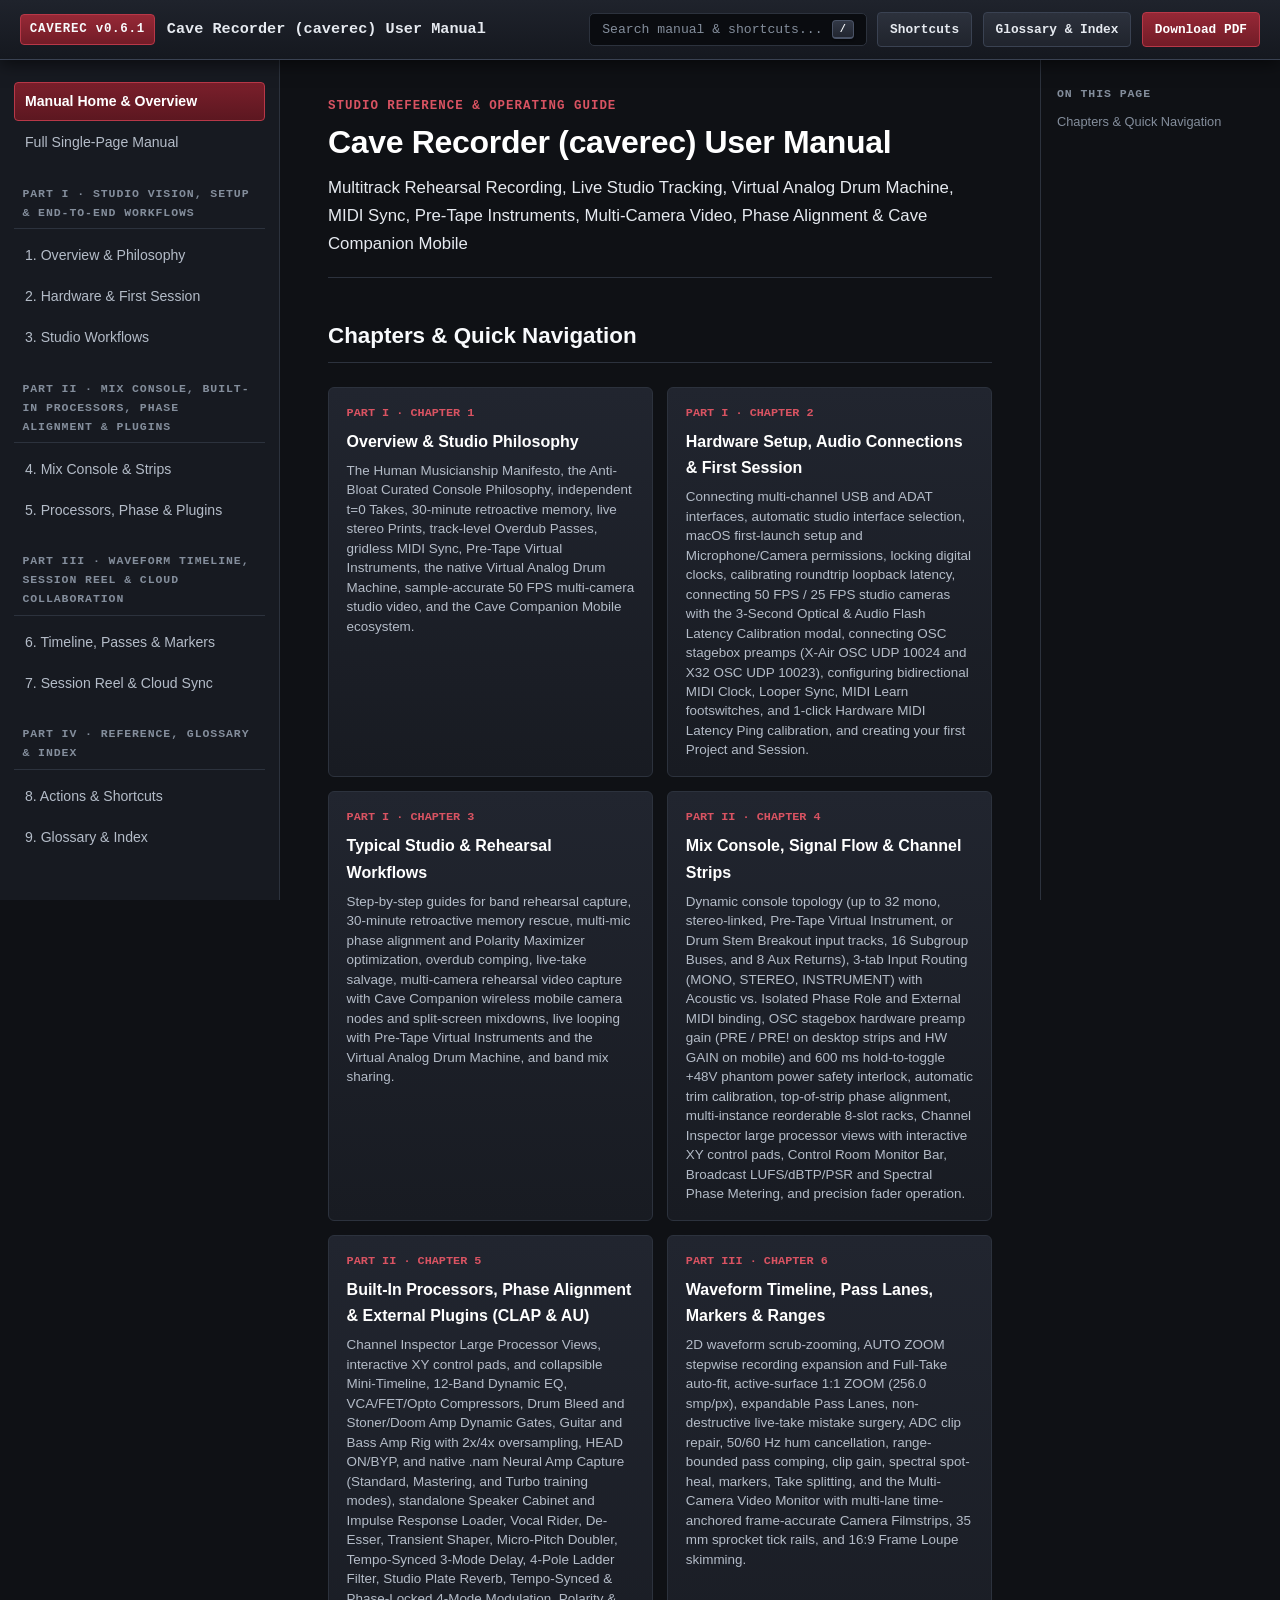
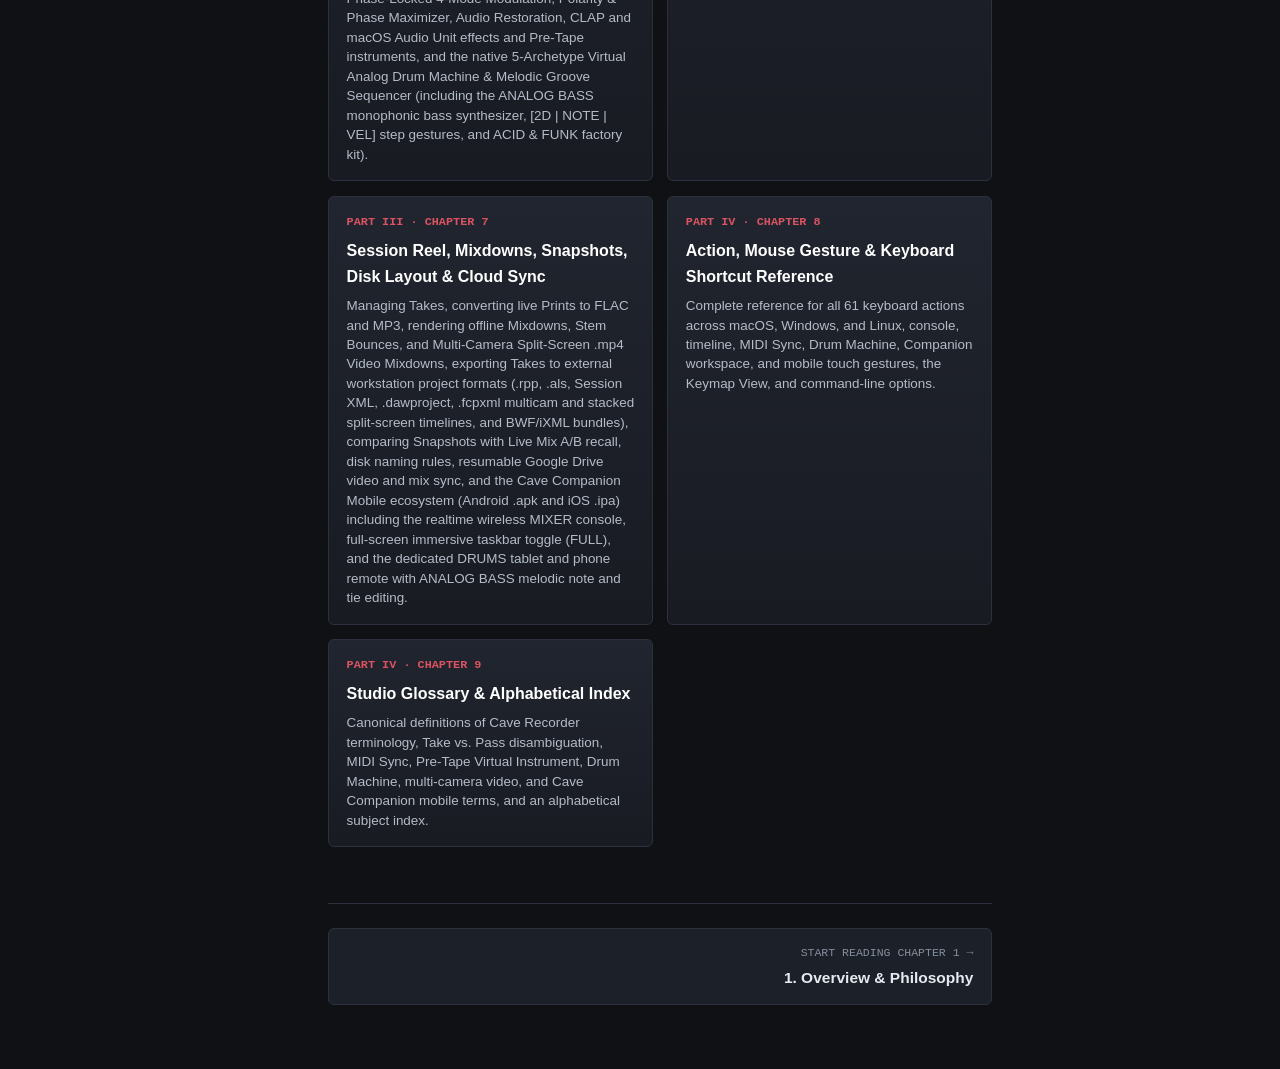
==== commit 33f67507: "docs(site): publish v0.6.1 website and User Manual" ====
--- a/manual/index.html
+++ b/manual/index.html
@@ -9,7 +9,7 @@
 <body>
   <header class="top-deck">
     <div class="brand-cluster">
-      <a class="brand-badge" href="index.html">CAVEREC v0.6.0</a>
+      <a class="brand-badge" href="index.html">CAVEREC v0.6.1</a>
       <a class="brand-title" href="index.html">Cave Recorder (caverec) User Manual</a>
     </div>
     <div class="deck-actions">
@@ -58,7 +58,7 @@
 <p class="chapter-lead">Multitrack Rehearsal Recording, Live Studio Tracking, Virtual Analog Drum Machine, MIDI Sync, Pre-Tape Instruments, Multi-Camera Video, Phase Alignment &amp; Cave Companion Mobile</p>
 
 <h2 id="chapters-and-quick-navigation">Chapters &amp; Quick Navigation</h2>
-<div class="chapter-card-grid"><a class="chapter-card" href="01-overview-and-philosophy.html"><span class="chapter-card-num">Part I &middot; Chapter 1</span><span class="chapter-card-title">Overview &amp; Studio Philosophy</span><span class="chapter-card-desc">The Human Musicianship Manifesto, the Anti-Bloat Curated Console Philosophy, independent t=0 Takes, 30-minute retroactive memory, live stereo Prints, track-level Overdub Passes, gridless MIDI Sync, Pre-Tape Virtual Instruments, the native Virtual Analog Drum Machine, sample-accurate 50 FPS multi-camera studio video, and the Cave Companion Mobile ecosystem.</span></a><a class="chapter-card" href="02-hardware-setup-and-first-session.html"><span class="chapter-card-num">Part I &middot; Chapter 2</span><span class="chapter-card-title">Hardware Setup, Audio Connections &amp; First Session</span><span class="chapter-card-desc">Connecting multi-channel USB and ADAT interfaces, automatic studio interface selection, macOS first-launch setup and Microphone/Camera permissions, locking digital clocks, calibrating roundtrip loopback latency, connecting 50 FPS / 25 FPS studio cameras with the 3-Second Optical &amp; Audio Flash Latency Calibration modal, connecting OSC stagebox preamps (X-Air OSC UDP 10024 and X32 OSC UDP 10023), configuring bidirectional MIDI Clock, Looper Sync, MIDI Learn footswitches, and 1-click Hardware MIDI Latency Ping calibration, and creating your first Project and Session.</span></a><a class="chapter-card" href="03-studio-and-rehearsal-workflows.html"><span class="chapter-card-num">Part I &middot; Chapter 3</span><span class="chapter-card-title">Typical Studio &amp; Rehearsal Workflows</span><span class="chapter-card-desc">Step-by-step guides for band rehearsal capture, 30-minute retroactive memory rescue, multi-mic phase alignment and Polarity Maximizer optimization, overdub comping, live-take salvage, multi-camera rehearsal video capture with Cave Companion wireless mobile camera nodes and split-screen mixdowns, live looping with Pre-Tape Virtual Instruments and the Virtual Analog Drum Machine, and band mix sharing.</span></a><a class="chapter-card" href="04-mix-console-and-channel-strips.html"><span class="chapter-card-num">Part II &middot; Chapter 4</span><span class="chapter-card-title">Mix Console, Signal Flow &amp; Channel Strips</span><span class="chapter-card-desc">Dynamic console topology (up to 32 mono, stereo-linked, Pre-Tape Virtual Instrument, or Drum Stem Breakout input tracks, 16 Subgroup Buses, and 8 Aux Returns), 3-tab Input Routing (MONO, STEREO, INSTRUMENT) with Acoustic vs. Isolated Phase Role and External MIDI binding, OSC stagebox hardware preamp gain (PRE / PRE! on desktop strips and HW GAIN on mobile) and 600 ms hold-to-toggle +48V phantom power safety interlock, automatic trim calibration, top-of-strip phase alignment, multi-instance reorderable 8-slot racks, Channel Inspector large processor views with interactive XY control pads, Control Room Monitor Bar, Broadcast LUFS/dBTP/PSR and Spectral Phase Metering, and precision fader operation.</span></a><a class="chapter-card" href="05-processors-phase-and-plugins.html"><span class="chapter-card-num">Part II &middot; Chapter 5</span><span class="chapter-card-title">Built-In Processors, Phase Alignment &amp; External Plugins (CLAP &amp; AU)</span><span class="chapter-card-desc">Channel Inspector Large Processor Views, interactive XY control pads, and collapsible Mini-Timeline, 12-Band Dynamic EQ, VCA/FET/Opto Compressors, Drum Bleed and Stoner/Doom Amp Dynamic Gates, Guitar and Bass Amp Rig with 2x/4x oversampling, HEAD ON/BYP, and native .nam Neural Amp Capture (Standard, Mastering, and Turbo training modes), standalone Speaker Cabinet and Impulse Response Loader, Vocal Rider, De-Esser, Transient Shaper, Micro-Pitch Doubler, Tempo-Synced 3-Mode Delay, 4-Pole Ladder Filter, Studio Plate Reverb, Tempo-Synced &amp; Phase-Locked 4-Mode Modulation, Polarity &amp; Phase Maximizer, Audio Restoration, CLAP and macOS Audio Unit effects and Pre-Tape instruments, and the native 4-Archetype Virtual Analog Drum Machine &amp; Polymetric Step/Scene Sequencer.</span></a><a class="chapter-card" href="06-waveform-timeline-and-markers.html"><span class="chapter-card-num">Part III &middot; Chapter 6</span><span class="chapter-card-title">Waveform Timeline, Pass Lanes, Markers &amp; Ranges</span><span class="chapter-card-desc">2D waveform scrub-zooming, AUTO ZOOM stepwise recording expansion and Full-Take auto-fit, active-surface 1:1 ZOOM (256.0 smp/px), expandable Pass Lanes, non-destructive live-take mistake surgery, ADC clip repair, 50/60 Hz hum cancellation, range-bounded pass comping, clip gain, spectral spot-heal, markers, Take splitting, and the Multi-Camera Video Monitor with multi-lane time-anchored frame-accurate Camera Filmstrips, 35 mm sprocket tick rails, and 16:9 Frame Loupe skimming.</span></a><a class="chapter-card" href="07-session-reel-snapshots-and-cloud.html"><span class="chapter-card-num">Part III &middot; Chapter 7</span><span class="chapter-card-title">Session Reel, Mixdowns, Snapshots, Disk Layout &amp; Cloud Sync</span><span class="chapter-card-desc">Managing Takes, converting live Prints to FLAC and MP3, rendering offline Mixdowns, Stem Bounces, and Multi-Camera Split-Screen .mp4 Video Mixdowns, exporting Takes to external workstation project formats (.rpp, .als, Session XML, .dawproject, .fcpxml multicam and stacked split-screen timelines, and BWF/iXML bundles), comparing Snapshots with Live Mix A/B recall, disk naming rules, resumable Google Drive video and mix sync, and the Cave Companion Mobile ecosystem (Android .apk and iOS .ipa) including the realtime wireless MIXER console, full-screen immersive taskbar toggle (FULL), and the dedicated DRUMS tablet and phone remote.</span></a><a class="chapter-card" href="08-action-and-shortcut-reference.html"><span class="chapter-card-num">Part IV &middot; Chapter 8</span><span class="chapter-card-title">Action, Mouse Gesture &amp; Keyboard Shortcut Reference</span><span class="chapter-card-desc">Complete reference for all 61 keyboard actions across macOS, Windows, and Linux, console, timeline, MIDI Sync, Drum Machine, Companion workspace, and mobile touch gestures, the Keymap View, and command-line options.</span></a><a class="chapter-card" href="09-glossary-and-index.html"><span class="chapter-card-num">Part IV &middot; Chapter 9</span><span class="chapter-card-title">Studio Glossary &amp; Alphabetical Index</span><span class="chapter-card-desc">Canonical definitions of Cave Recorder terminology, Take vs. Pass disambiguation, MIDI Sync, Pre-Tape Virtual Instrument, Drum Machine, multi-camera video, and Cave Companion mobile terms, and an alphabetical subject index.</span></a></div>
+<div class="chapter-card-grid"><a class="chapter-card" href="01-overview-and-philosophy.html"><span class="chapter-card-num">Part I &middot; Chapter 1</span><span class="chapter-card-title">Overview &amp; Studio Philosophy</span><span class="chapter-card-desc">The Human Musicianship Manifesto, the Anti-Bloat Curated Console Philosophy, independent t=0 Takes, 30-minute retroactive memory, live stereo Prints, track-level Overdub Passes, gridless MIDI Sync, Pre-Tape Virtual Instruments, the native Virtual Analog Drum Machine, sample-accurate 50 FPS multi-camera studio video, and the Cave Companion Mobile ecosystem.</span></a><a class="chapter-card" href="02-hardware-setup-and-first-session.html"><span class="chapter-card-num">Part I &middot; Chapter 2</span><span class="chapter-card-title">Hardware Setup, Audio Connections &amp; First Session</span><span class="chapter-card-desc">Connecting multi-channel USB and ADAT interfaces, automatic studio interface selection, macOS first-launch setup and Microphone/Camera permissions, locking digital clocks, calibrating roundtrip loopback latency, connecting 50 FPS / 25 FPS studio cameras with the 3-Second Optical &amp; Audio Flash Latency Calibration modal, connecting OSC stagebox preamps (X-Air OSC UDP 10024 and X32 OSC UDP 10023), configuring bidirectional MIDI Clock, Looper Sync, MIDI Learn footswitches, and 1-click Hardware MIDI Latency Ping calibration, and creating your first Project and Session.</span></a><a class="chapter-card" href="03-studio-and-rehearsal-workflows.html"><span class="chapter-card-num">Part I &middot; Chapter 3</span><span class="chapter-card-title">Typical Studio &amp; Rehearsal Workflows</span><span class="chapter-card-desc">Step-by-step guides for band rehearsal capture, 30-minute retroactive memory rescue, multi-mic phase alignment and Polarity Maximizer optimization, overdub comping, live-take salvage, multi-camera rehearsal video capture with Cave Companion wireless mobile camera nodes and split-screen mixdowns, live looping with Pre-Tape Virtual Instruments and the Virtual Analog Drum Machine, and band mix sharing.</span></a><a class="chapter-card" href="04-mix-console-and-channel-strips.html"><span class="chapter-card-num">Part II &middot; Chapter 4</span><span class="chapter-card-title">Mix Console, Signal Flow &amp; Channel Strips</span><span class="chapter-card-desc">Dynamic console topology (up to 32 mono, stereo-linked, Pre-Tape Virtual Instrument, or Drum Stem Breakout input tracks, 16 Subgroup Buses, and 8 Aux Returns), 3-tab Input Routing (MONO, STEREO, INSTRUMENT) with Acoustic vs. Isolated Phase Role and External MIDI binding, OSC stagebox hardware preamp gain (PRE / PRE! on desktop strips and HW GAIN on mobile) and 600 ms hold-to-toggle +48V phantom power safety interlock, automatic trim calibration, top-of-strip phase alignment, multi-instance reorderable 8-slot racks, Channel Inspector large processor views with interactive XY control pads, Control Room Monitor Bar, Broadcast LUFS/dBTP/PSR and Spectral Phase Metering, and precision fader operation.</span></a><a class="chapter-card" href="05-processors-phase-and-plugins.html"><span class="chapter-card-num">Part II &middot; Chapter 5</span><span class="chapter-card-title">Built-In Processors, Phase Alignment &amp; External Plugins (CLAP &amp; AU)</span><span class="chapter-card-desc">Channel Inspector Large Processor Views, interactive XY control pads, and collapsible Mini-Timeline, 12-Band Dynamic EQ, VCA/FET/Opto Compressors, Drum Bleed and Stoner/Doom Amp Dynamic Gates, Guitar and Bass Amp Rig with 2x/4x oversampling, HEAD ON/BYP, and native .nam Neural Amp Capture (Standard, Mastering, and Turbo training modes), standalone Speaker Cabinet and Impulse Response Loader, Vocal Rider, De-Esser, Transient Shaper, Micro-Pitch Doubler, Tempo-Synced 3-Mode Delay, 4-Pole Ladder Filter, Studio Plate Reverb, Tempo-Synced &amp; Phase-Locked 4-Mode Modulation, Polarity &amp; Phase Maximizer, Audio Restoration, CLAP and macOS Audio Unit effects and Pre-Tape instruments, and the native 5-Archetype Virtual Analog Drum Machine &amp; Melodic Groove Sequencer (including the ANALOG BASS monophonic bass synthesizer, [2D | NOTE | VEL] step gestures, and ACID &amp; FUNK factory kit).</span></a><a class="chapter-card" href="06-waveform-timeline-and-markers.html"><span class="chapter-card-num">Part III &middot; Chapter 6</span><span class="chapter-card-title">Waveform Timeline, Pass Lanes, Markers &amp; Ranges</span><span class="chapter-card-desc">2D waveform scrub-zooming, AUTO ZOOM stepwise recording expansion and Full-Take auto-fit, active-surface 1:1 ZOOM (256.0 smp/px), expandable Pass Lanes, non-destructive live-take mistake surgery, ADC clip repair, 50/60 Hz hum cancellation, range-bounded pass comping, clip gain, spectral spot-heal, markers, Take splitting, and the Multi-Camera Video Monitor with multi-lane time-anchored frame-accurate Camera Filmstrips, 35 mm sprocket tick rails, and 16:9 Frame Loupe skimming.</span></a><a class="chapter-card" href="07-session-reel-snapshots-and-cloud.html"><span class="chapter-card-num">Part III &middot; Chapter 7</span><span class="chapter-card-title">Session Reel, Mixdowns, Snapshots, Disk Layout &amp; Cloud Sync</span><span class="chapter-card-desc">Managing Takes, converting live Prints to FLAC and MP3, rendering offline Mixdowns, Stem Bounces, and Multi-Camera Split-Screen .mp4 Video Mixdowns, exporting Takes to external workstation project formats (.rpp, .als, Session XML, .dawproject, .fcpxml multicam and stacked split-screen timelines, and BWF/iXML bundles), comparing Snapshots with Live Mix A/B recall, disk naming rules, resumable Google Drive video and mix sync, and the Cave Companion Mobile ecosystem (Android .apk and iOS .ipa) including the realtime wireless MIXER console, full-screen immersive taskbar toggle (FULL), and the dedicated DRUMS tablet and phone remote with ANALOG BASS melodic note and tie editing.</span></a><a class="chapter-card" href="08-action-and-shortcut-reference.html"><span class="chapter-card-num">Part IV &middot; Chapter 8</span><span class="chapter-card-title">Action, Mouse Gesture &amp; Keyboard Shortcut Reference</span><span class="chapter-card-desc">Complete reference for all 61 keyboard actions across macOS, Windows, and Linux, console, timeline, MIDI Sync, Drum Machine, Companion workspace, and mobile touch gestures, the Keymap View, and command-line options.</span></a><a class="chapter-card" href="09-glossary-and-index.html"><span class="chapter-card-num">Part IV &middot; Chapter 9</span><span class="chapter-card-title">Studio Glossary &amp; Alphabetical Index</span><span class="chapter-card-desc">Canonical definitions of Cave Recorder terminology, Take vs. Pass disambiguation, MIDI Sync, Pre-Tape Virtual Instrument, Drum Machine, multi-camera video, and Cave Companion mobile terms, and an alphabetical subject index.</span></a></div>
 <nav class="chapter-pager"><a class="pager-card next" href="01-overview-and-philosophy.html"><span class="pager-dir">Start Reading Chapter 1 &rarr;</span><span class="pager-title">1. Overview &amp; Philosophy</span></a></nav>
 
     </main>
@@ -136,7 +136,7 @@
     "title": "1.3.2 Top Deck Row 2: Workspace View Tabs, Templates & Latency Diagnostics",
     "href": "01-overview-and-philosophy.html#1-3-2-top-deck-row-2-workspace-view-tabs-templates-latency-diagnostics",
     "snippet": "The second row of the Top Deck provides direct navigation across Cave Recorder's eight workspace views on the left and stagebox, MIDI sync, camera sync, session template, and laten...",
-    "body": "The second row of the Top Deck provides direct navigation across Cave Recorder's eight workspace views on the left and stagebox, MIDI sync, camera sync, session template, and latency management on the right: MIX CONSOLE CMD + 1 (macOS) / CTRL + 1 (Win/Linux) Full studio mixing console with Upper Inspector Wells, up to 32 input strips (physical mics, Pre-Tape Virtual Instruments, or Drum Stem Breakouts), Subgroup Buses, Aux Returns, and Master Bus. Detailed in Chapter 4: Mix Console, Signal Flow & Channel Strips. WAVEFORM TIMELINE CMD + 2 (macOS) / CTRL + 2 (Win/Linux) Multi-track 2D zoomable waveform editor, expandable Pass Lanes for overdub comping, marker flags, loop ranges, and Take splitting. Detailed in Chapter 6: Waveform Timeline, Pass Lanes, Markers & Ranges. CHANNEL INSPECTOR CMD + 3 (macOS) / CTRL + 3 (Win/Linux) Dedicated full-screen channel and Subgroup Bus workbench with expanded 12-band EQ, Dual-Trace RTA, VCA Compressor, Gate, Tape Saturation, Large Processor Views, and CLAP / Audio Unit plugin editors. Detailed in Chapter 5: Built-In Processors, Phase Alignment & External Plugins (CLAP & AU). DRUM MACHINE CMD + 8 (macOS) / CTRL + 8 (Win/Linux) Native 4-archetype Virtual Analog Drum Machine & Polymetric Step/Scene Sequencer (SEQUENCER, SYNTH & SCOPE, and ARRANGER sub-views) with triggered log-time Storage-CRT scope, Master Glue Bus, and individual voice console stem breakouts. Detailed in Section 5.9 in Chapter 5. SESSION REEL CMD + 4 (macOS) / CTRL + 4 (Win/Linux) Session dashboard containing the Takes Catalog, one-click FLAC and MP3 Print encoding, offline Mixdown and Stem Bounce rendering, undo history, Snapshots, Live Mix A/B comparison, and Cloud Sync controls. Detailed in Chapter 7: Session Reel, Mixdowns, Snapshots, Disk Layout & Cloud Sync. MARKERS & RANGES CMD + 5 (macOS) / CTRL + 5 (Win/Linux) Sortable tabular manager for all Take markers (M001..) and loop/export ranges (R001..), with one-click playhead jump (GO TO) and range-to-Take extraction (NEW TAKE). Detailed in Chapter 6: Waveform Timeline, Pass Lanes, Markers & Ranges. PLUGINS CMD + 7 (macOS) / CTRL + 7 (Win/Linux) Dedicated CLAP & macOS Audio Unit Plugin Manager (PLUGIN MANAGER & INDEXED CATALOG) covering both Effects and Pre-Tape Instruments (ALL | EFFECTS | INSTRUMENTS), out-of-process directory scanning (RESCAN DIRECTORIES), custom .clap search folders, and missing Ghost Slot relinking (LOCATE...). Detailed in Section 5.7 in Chapter 5. KEYMAP CMD + 6 (macOS) / CTRL + 6 (Win/Linux) Interactive keyboard shortcut reference and custom keybinding editor with live conflict detection across all 61 studio actions. Detailed in Chapter 8: Action, Mouse Gesture & Keyboard Shortcut Reference. COMPANION CMD + 9 (macOS) / CTRL + 9 (Win/Linux) Live status and attention pill (COMPANION, COMPANION: N, COMPANION 0/N, or gold PAIR REQ (N)) that toggles the dedicated Cave Companion wireless pairing, QR/PIN, 1-tap Wi-Fi approval, and device role workspace. Detailed in Section 7.6 in Chapter 7. STAGEBOX: OFF Mouse Click Opens the OSC Stagebox Pairing & Preamp Control modal for X-Air OSC (UDP 10024) and X32 OSC (UDP 10023) hardware preamps and +48V phantom power. Detailed in Section 2.6 in Chapter 2. SYNC: FREE (MIDI SYNC) Mouse Click Fixed-width live tempo-sync status pill (SYNC: FREE, SYNC: ARM, SYNC: CNT, or SYNC: LOCK) opening the MIDI Sync & Hardware Calibration modal (4-tap count-in, gridless floor-looper capture, MIDI LEARN footswitches, and 1-click Hardware Latency Ping). Detailed in Section 2.7 in Chapter 2. CAM SYNC Mouse Click Opens multi-camera studio video setup and the 3-Second Optical & Acoustic Camera Latency Calibration modal. When a local studio camera is active, displays a live hardware privacy pill (CAM MON (LIVE), CAM ARMED (LIVE), or CAM REC (LIVE)). Detailed in Section 2.5 in Chapter 2. SAVE TEMPLATE Mouse Click Opens the Save Mix Console as Template popover to store current channel names, routing, and processor racks as a reusable Session Template (excluding audio takes and undo history). PDC: 0 smp (0.00 ms @ 48 kHz) Mouse Click Opens the Latency & Plugin Delay Compensation (PDC) Transparency Breakdown popover showing per-track and per-bus sample compensation and roundtrip I/O offsets. Low-Latency Monitoring Mouse Click Bypasses high-latency lookahead or external plugins on record-armed monitoring paths during overdubbing so musicians hear zero-lag foldback. TAKES: 2 | SNAPS: 4 Mouse Click Live tally of active Takes and saved console Snapshots in the current Session. Clicking opens the Session Reel."
+    "body": "The second row of the Top Deck provides direct navigation across Cave Recorder's eight workspace views on the left and stagebox, MIDI sync, camera sync, session template, and latency management on the right: MIX CONSOLE CMD + 1 (macOS) / CTRL + 1 (Win/Linux) Full studio mixing console with Upper Inspector Wells, up to 32 input strips (physical mics, Pre-Tape Virtual Instruments, or Drum Stem Breakouts), Subgroup Buses, Aux Returns, and Master Bus. Detailed in Chapter 4: Mix Console, Signal Flow & Channel Strips. WAVEFORM TIMELINE CMD + 2 (macOS) / CTRL + 2 (Win/Linux) Multi-track 2D zoomable waveform editor, expandable Pass Lanes for overdub comping, marker flags, loop ranges, and Take splitting. Detailed in Chapter 6: Waveform Timeline, Pass Lanes, Markers & Ranges. CHANNEL INSPECTOR CMD + 3 (macOS) / CTRL + 3 (Win/Linux) Dedicated full-screen channel and Subgroup Bus workbench with expanded 12-band EQ, Dual-Trace RTA, VCA Compressor, Gate, Tape Saturation, Large Processor Views, and CLAP / Audio Unit plugin editors. Detailed in Chapter 5: Built-In Processors, Phase Alignment & External Plugins (CLAP & AU). DRUM MACHINE CMD + 8 (macOS) / CTRL + 8 (Win/Linux) Native 5-archetype Virtual Analog Drum Machine & Melodic Groove Sequencer (4 coupled drum voices plus the monophonic ANALOG BASS synthesizer across SEQUENCER, SYNTH & SCOPE, and ARRANGER sub-views) with triggered log-time Storage-CRT scope, Master Glue Bus, and individual voice console stem breakouts. Detailed in Section 5.9 in Chapter 5. SESSION REEL CMD + 4 (macOS) / CTRL + 4 (Win/Linux) Session dashboard containing the Takes Catalog, one-click FLAC and MP3 Print encoding, offline Mixdown and Stem Bounce rendering, undo history, Snapshots, Live Mix A/B comparison, and Cloud Sync controls. Detailed in Chapter 7: Session Reel, Mixdowns, Snapshots, Disk Layout & Cloud Sync. MARKERS & RANGES CMD + 5 (macOS) / CTRL + 5 (Win/Linux) Sortable tabular manager for all Take markers (M001..) and loop/export ranges (R001..), with one-click playhead jump (GO TO) and range-to-Take extraction (NEW TAKE). Detailed in Chapter 6: Waveform Timeline, Pass Lanes, Markers & Ranges. PLUGINS CMD + 7 (macOS) / CTRL + 7 (Win/Linux) Dedicated CLAP & macOS Audio Unit Plugin Manager (PLUGIN MANAGER & INDEXED CATALOG) covering both Effects and Pre-Tape Instruments (ALL | EFFECTS | INSTRUMENTS), out-of-process directory scanning (RESCAN DIRECTORIES), custom .clap search folders, and missing Ghost Slot relinking (LOCATE...). Detailed in Section 5.7 in Chapter 5. KEYMAP CMD + 6 (macOS) / CTRL + 6 (Win/Linux) Interactive keyboard shortcut reference and custom keybinding editor with live conflict detection across all 61 studio actions. Detailed in Chapter 8: Action, Mouse Gesture & Keyboard Shortcut Reference. COMPANION CMD + 9 (macOS) / CTRL + 9 (Win/Linux) Live status and attention pill (COMPANION, COMPANION: N, COMPANION 0/N, or gold PAIR REQ (N)) that toggles the dedicated Cave Companion wireless pairing, QR/PIN, 1-tap Wi-Fi approval, and device role workspace. Detailed in Section 7.6 in Chapter 7. STAGEBOX: OFF Mouse Click Opens the OSC Stagebox Pairing & Preamp Control modal for X-Air OSC (UDP 10024) and X32 OSC (UDP 10023) hardware preamps and +48V phantom power. Detailed in Section 2.6 in Chapter 2. SYNC: FREE (MIDI SYNC) Mouse Click Fixed-width live tempo-sync status pill (SYNC: FREE, SYNC: ARM, SYNC: CNT, or SYNC: LOCK) opening the MIDI Sync & Hardware Calibration modal (4-tap count-in, gridless floor-looper capture, MIDI LEARN footswitches, and 1-click Hardware Latency Ping). Detailed in Section 2.7 in Chapter 2. CAM SYNC Mouse Click Opens multi-camera studio video setup and the 3-Second Optical & Acoustic Camera Latency Calibration modal. When a local studio camera is active, displays a live hardware privacy pill (CAM MON (LIVE), CAM ARMED (LIVE), or CAM REC (LIVE)). Detailed in Section 2.5 in Chapter 2. SAVE TEMPLATE Mouse Click Opens the Save Mix Console as Template popover to store current channel names, routing, and processor racks as a reusable Session Template (excluding audio takes and undo history). PDC: 0 smp (0.00 ms @ 48 kHz) Mouse Click Opens the Latency & Plugin Delay Compensation (PDC) Transparency Breakdown popover showing per-track and per-bus sample compensation and roundtrip I/O offsets. Low-Latency Monitoring Mouse Click Bypasses high-latency lookahead or external plugins on record-armed monitoring paths during overdubbing so musicians hear zero-lag foldback. TAKES: 2 | SNAPS: 4 Mouse Click Live tally of active Takes and saved console Snapshots in the current Session. Clicking opens the Session Reel."
   },
   {
     "chapter": "1: Overview & Studio Philosophy",
@@ -150,7 +150,7 @@
     "title": "1.4.1 Pillar 1: Fewer, Deeper Multi-Mode Instruments Instead of Redundant Clones",
     "href": "01-overview-and-philosophy.html#1-4-1-pillar-1-fewer-deeper-multi-mode-instruments-instead-of-redundant-clones",
     "snippet": "Rather than cluttering the rack with dozens of single-purpose plugins, Cave Recorder consolidates classic studio hardware topologies into focused, multi-mode processors: One 3-Topo...",
-    "body": "Rather than cluttering the rack with dozens of single-purpose plugins, Cave Recorder consolidates classic studio hardware topologies into focused, multi-mode processors: One 3-Topology Compressor (VCA, FET, Opto): Switches cleanly between feed-forward RMS bus glue (VCA), ultra-fast discrete transistor transient limiting with odd-harmonic grit (FET), and program-dependent dual-stage electroluminescent optical leveling (Opto). One Context-Aware 3-Variant Gate (Expander, Drum Bleed, Amp Dynamic): Combines a smooth downward vocal/room expander, a differential sidechain tom/snare bleed gate with automatic fundamental lock ([LRN]), and a pitch-harmonicity and spectral-entropy amplifier gate built for high-gain stoner, doom, and psychedelic guitar rigs. One Tempo-Synced 3-Mode Echo & Delay (Capstan Tape, BBD Analog, Pristine Digital): Covers saturating magnetic tape echo, dark bucket-brigade analog delay with compander breathe and clock noise, and clean stereo rhythmic delay with dynamic ducking and optional [SYNC] musical note subdivisions (1/64 through 4BAR). One Tempo-Synced 4-Mode Studio Modulator (Through-Zero Flanger, Dimension Chorus, Optical Phaser, Harmonic Tremolo): Covers tape-style through-zero flanging, motionless stereo dimension widening, 4/6/8/12-stage photocell phasing, and dual-band crossover harmonic tremolo with [SYNC] beat subdivisions and clickless downbeat phase locking ([LCK]). One 4-Archetype Virtual Analog Drum Machine (DRUM MACHINE): Synthesizes analog kicks, snares, claps, metallic hi-hats, rides, and modal percussion directly in the console with a polymetric Step and Scene Sequencer, triggered Storage-CRT oscilloscope, Master Glue Bus, individual voice console stem breakouts, and wireless Cave Companion tablet control."
+    "body": "Rather than cluttering the rack with dozens of single-purpose plugins, Cave Recorder consolidates classic studio hardware topologies into focused, multi-mode processors: One 3-Topology Compressor (VCA, FET, Opto): Switches cleanly between feed-forward RMS bus glue (VCA), ultra-fast discrete transistor transient limiting with odd-harmonic grit (FET), and program-dependent dual-stage electroluminescent optical leveling (Opto). One Context-Aware 3-Variant Gate (Expander, Drum Bleed, Amp Dynamic): Combines a smooth downward vocal/room expander, a differential sidechain tom/snare bleed gate with automatic fundamental lock ([LRN]), and a pitch-harmonicity and spectral-entropy amplifier gate built for high-gain stoner, doom, and psychedelic guitar rigs. One Tempo-Synced 3-Mode Echo & Delay (Capstan Tape, BBD Analog, Pristine Digital): Covers saturating magnetic tape echo, dark bucket-brigade analog delay with compander breathe and clock noise, and clean stereo rhythmic delay with dynamic ducking and optional [SYNC] musical note subdivisions (1/64 through 4BAR). One Tempo-Synced 4-Mode Studio Modulator (Through-Zero Flanger, Dimension Chorus, Optical Phaser, Harmonic Tremolo): Covers tape-style through-zero flanging, motionless stereo dimension widening, 4/6/8/12-stage photocell phasing, and dual-band crossover harmonic tremolo with [SYNC] beat subdivisions and clickless downbeat phase locking ([LCK]). One 5-Archetype Virtual Analog Drum Machine & Bass Groovebox (DRUM MACHINE): Synthesizes analog kicks, snares, claps, metallic hi-hats, rides, modal percussion, and monophonic ANALOG BASS synth basslines directly in the console with a polymetric and melodic [2D | NOTE | VEL] Step and Scene Sequencer, chromatic MIDI keyboard input, triggered Storage-CRT oscilloscope, Master Glue Bus, individual voice console stem breakouts, and wireless Cave Companion tablet and phone control."
   },
   {
     "chapter": "1: Overview & Studio Philosophy",
@@ -212,8 +212,8 @@
     "chapter": "2: Hardware Setup, Audio Connections & First Session",
     "title": "2.1.4 First-Launch Setup on macOS (Developer ID Signing, Notarization & Ad-Hoc Fallback)",
     "href": "02-hardware-setup-and-first-session.html#2-1-4-first-launch-setup-on-macos-developer-id-signing-notarization-ad-hoc-fallback",
-    "snippet": "The macOS release of Cave Recorder (caverec-v0.6.0-macos-arm64.zip / Cave Recorder.app) supports both Apple Developer ID Application signing and notarization and ad-hoc signed loca...",
-    "body": "The macOS release of Cave Recorder (caverec-v0.6.0-macos-arm64.zip / Cave Recorder.app) supports both Apple Developer ID Application signing and notarization and ad-hoc signed local builds: Notarized Developer ID Releases: Signed and notarized with Apple for CoreAudio multi-channel microphone and audio interface input, multi-camera studio video capture, local Wi-Fi companion and cloud networking, and third-party CLAP and Audio Unit plugin hosting, so Cave Recorder.app opens directly from /Applications without Gatekeeper warnings. Ad-Hoc Signed Builds (Gatekeeper Quarantine Clearance): When opening an ad-hoc signed build downloaded from a web browser on macOS for the first time, macOS Gatekeeper places a quarantine flag on the bundle and displays an unverified developer prompt. Clear the quarantine flag using either of these two methods before your first studio session: Method A: macOS System Settings (Open Anyway): Double-click Cave Recorder.app in /Applications and click Done (or Cancel) on the initial Gatekeeper prompt. Open System Settings -> Privacy & Security, scroll down to the Security section, and click Open Anyway next to \"Cave Recorder.app\" was blocked from use because it is not from an identified developer. Authenticate with Touch ID or your macOS administrator password and confirm Open. Method B: Terminal Quarantine Removal (xattr -cr): Open the macOS Terminal application and run xattr -cr \"/Applications/Cave Recorder.app\". Launch Cave Recorder.app normally from /Applications or Spotlight, and click Allow when macOS prompts for microphone and audio interface access. Camera access is completely optional and is never requested on application startup: Cave Recorder requests macOS camera permission lazily only when you explicitly open or arm a local camera inside CAM SYNC (or open the mobile CAMERA tab or QR scanner on Cave Companion), degrading calmly with zero startup prompts if camera access is declined."
+    "snippet": "The macOS release of Cave Recorder (caverec-v0.6.1-macos-arm64.zip / Cave Recorder.app) supports both Apple Developer ID Application signing and notarization and ad-hoc signed loca...",
+    "body": "The macOS release of Cave Recorder (caverec-v0.6.1-macos-arm64.zip / Cave Recorder.app) supports both Apple Developer ID Application signing and notarization and ad-hoc signed local builds: Notarized Developer ID Releases: Signed and notarized with Apple for CoreAudio multi-channel microphone and audio interface input, multi-camera studio video capture, local Wi-Fi companion and cloud networking, and third-party CLAP and Audio Unit plugin hosting, so Cave Recorder.app opens directly from /Applications without Gatekeeper warnings. Ad-Hoc Signed Builds (Gatekeeper Quarantine Clearance): When opening an ad-hoc signed build downloaded from a web browser on macOS for the first time, macOS Gatekeeper places a quarantine flag on the bundle and displays an unverified developer prompt. Clear the quarantine flag using either of these two methods before your first studio session: Method A: macOS System Settings (Open Anyway): Double-click Cave Recorder.app in /Applications and click Done (or Cancel) on the initial Gatekeeper prompt. Open System Settings -> Privacy & Security, scroll down to the Security section, and click Open Anyway next to \"Cave Recorder.app\" was blocked from use because it is not from an identified developer. Authenticate with Touch ID or your macOS administrator password and confirm Open. Method B: Terminal Quarantine Removal (xattr -cr): Open the macOS Terminal application and run xattr -cr \"/Applications/Cave Recorder.app\". Launch Cave Recorder.app normally from /Applications or Spotlight, and click Allow when macOS prompts for microphone and audio interface access. Camera access is completely optional and is never requested on application startup: Cave Recorder requests macOS camera permission lazily only when you explicitly open or arm a local camera inside CAM SYNC (or open the mobile CAMERA tab or QR scanner on Cave Companion), degrading calmly with zero startup prompts if camera access is declined."
   },
   {
     "chapter": "2: Hardware Setup, Audio Connections & First Session",
@@ -458,7 +458,7 @@
     "title": "3.7.1 Step-by-Step Multi-Camera & Mobile Companion Procedure",
     "href": "03-studio-and-rehearsal-workflows.html#3-7-1-step-by-step-multi-camera-mobile-companion-procedure",
     "snippet": "Pair Bandmates' Companions in the COMPANION Workspace (CMD/CTRL + 9): Click COMPANION in Row 2 of the Top Deck (or press CMD/CTRL + 9) to open the dedicated Cave Companion workspac...",
-    "body": "Pair Bandmates' Companions in the COMPANION Workspace (CMD/CTRL + 9): Click COMPANION in Row 2 of the Top Deck (or press CMD/CTRL + 9) to open the dedicated Cave Companion workspace on the desktop workstation. Cave Recorder displays a large, integer-aligned caverec://pair QR code (with a one-click ENLARGE QR studio-distance lightbox), a one-click COPY PAIRING URL clipboard button, a 6-digit Studio PIN fallback, and an app download QR code for caverec-v0.6.0-android-arm64.apk (Android) and caverec-v0.6.0-ios-arm64.ipa (iOS). Each bandmate can either scan the studio QR code inside Cave Companion or tap PAIR ON WI-FI when their tablet or phone auto-discovers the studio workstation on the local network, then verify the matching 6-digit MATCH CODE and click APPROVE right in the global desktop Top Deck approval banner without leaving MIX CONSOLE. Assign Full Control + Camera to the drummer's companion device (so the drummer can start and stop Takes from behind the kit) and Camera + Player to the guitarist's companion device. Verify 50 FPS CFR Lock & Calibrate Camera Latency (3-Second 4-Pulse Flash, Full-Window Flash or Clapper): Arm the desktop USB/HDMI drum camera (Cam01-Drums) at 1080p50 CFR (960 audio samples/frame at 48.0 kHz, or 30/60 FPS CFR fallback on cameras without 50 Hz modes). If calibrating the camera for the first time, open CAM SYNC and run the 3-Second Camera Latency Calibration modal using 4-Pulse Vernier Flash (external cameras), Full-Window White Flash (built-in laptop webcams facing the room), or Interactive Clapper / Hand Clap so Cave Recorder stores its exact sub-frame optical latency. On both companion devices, switch to the CAMERA tab and verify the green Clock Lock Badge shows < 0.5 ms wireless clock lock alongside live 16-channel peak meters. Arm the mobile camera so the HUD displays CAMERA ARMED • AUTO-REC WITH DAW (both Full Control + Camera and Camera + Player companions record and upload automatically when the desktop DAW tracks a Take, and Full Control devices can also tap RECORD DAW TAKE / STOP TAKE & SYNC directly from the camera HUD). For first-time optical calibration, open the collapsible FLASH SYNC ▾ drawer and trigger the Rear LED Torch 4-Pulse Calibration, which measures sensor delay directly against wireless studio-clock timestamps with no phone speaker or microphone audio loop. Trigger Multi-Track Audio + Multi-Camera Video Recording Remotely: From behind the drum kit, the drummer taps Record (●) on the Cave Companion REMOTE or MIXER Top Deck (or RECORD DAW TAKE in CAMERA). Desktop Cave Recorder creates Take 001 at 00:00:00.000, illuminates the Top-Deck CAM REC (LIVE) privacy pill and the red Recording Tally Border across the desktop Video Monitor and both mobile camera screens, and records up to 32 channels of 32-bit float audio stems (rec/.wav), the live Master Bus stereo Print (mix/Print001.wav), and sample-locked CFR video streams (video/.mp4 + .vididx frame indices). Automatic Wireless Camera Ingest When Recording Stops: When the song ends, the drummer taps Stop (■) (or STOP TAKE & SYNC). Both companion devices immediately finalize their local 1080p50 .mp4 and .vididx index files and transfer them automatically over local Wi-Fi (when AUTO-PUSH ON STOP is active, with integrity verification and automatic resume) into <TakeFolder>/video/ on the desktop workstation. As each camera transfer completes, Cave Recorder automatically ingests the new angle into Take 001's stacked multi-lane Video Timeline Strip time-anchored frame-accurate filmstrip (with 35 mm sprocket tick rails and 16:9 Frame Loupe skimming) in WAVEFORM TIMELINE (CMD/CTRL + 2). If any angle needs a fine visual tweak, drag its Camera Trim Offset slider while watching the real-time Video Monitor. Render a Split-Screen .mp4 Video Mixdown & .fcpxml v1.9 Multicam Timeline: Open the Export Video Mixdown & Multicam FCPXML modal from SESSION REEL (CMD/CTRL + 4). Select the 3-Cam Band layout (or Side-by-Side Crop with horizontal camera pan adjustments, Side-by-Side 16:9, or Quad 2x2) and click RENDER VIDEO MIXDOWN (.MP4). Cave Recorder's split-screen video compositor and hardware video encoder render <TakeFolder>/mix/GF_20261020-1_Take001_VideoMix001.mp4 (combining 50 FPS video with AAC-LC stereo console audio) alongside gapless 48.0 kHz .flac and .mp3 audio prints, linking them into <ProjectTag>/_Mixes/. Click EXPORT MULTICAM FCPXML (.FCPXML) to write both a stacked split-screen timeline (<adjust-crop>, <adjust-transform>, and <timeMap> clock-drift tables) and a native <mc-clip> multi-camera switching timeline into <TakeFolder>/export/. Review Multi-Angle Video & Audio Prints on Mobile (Take Player & Google Drive Sync): Bandmates open the Multi-Angle & Multi-Print Take Player in the Cave Companion app (or pull from Google Drive Cloud Sync, which automatically skips already-uploaded files and resumes interrupted transfers) to switch live between all three camera angles (Cam01-Drums, Cam02-GtrMobile, Cam03-RoomMobile) and .flac/.mp3 audio prints with sample-locked audio-video playback."
+    "body": "Pair Bandmates' Companions in the COMPANION Workspace (CMD/CTRL + 9): Click COMPANION in Row 2 of the Top Deck (or press CMD/CTRL + 9) to open the dedicated Cave Companion workspace on the desktop workstation. Cave Recorder displays a large, integer-aligned caverec://pair QR code (with a one-click ENLARGE QR studio-distance lightbox), a one-click COPY PAIRING URL clipboard button, a 6-digit Studio PIN fallback, and an app download QR code for caverec-v0.6.1-android-arm64.apk (Android) and caverec-v0.6.1-ios-arm64.ipa (iOS). Each bandmate can either scan the studio QR code inside Cave Companion or tap PAIR ON WI-FI when their tablet or phone auto-discovers the studio workstation on the local network, then verify the matching 6-digit MATCH CODE and click APPROVE right in the global desktop Top Deck approval banner without leaving MIX CONSOLE. Assign Full Control + Camera to the drummer's companion device (so the drummer can start and stop Takes from behind the kit) and Camera + Player to the guitarist's companion device. Verify 50 FPS CFR Lock & Calibrate Camera Latency (3-Second 4-Pulse Flash, Full-Window Flash or Clapper): Arm the desktop USB/HDMI drum camera (Cam01-Drums) at 1080p50 CFR (960 audio samples/frame at 48.0 kHz, or 30/60 FPS CFR fallback on cameras without 50 Hz modes). If calibrating the camera for the first time, open CAM SYNC and run the 3-Second Camera Latency Calibration modal using 4-Pulse Vernier Flash (external cameras), Full-Window White Flash (built-in laptop webcams facing the room), or Interactive Clapper / Hand Clap so Cave Recorder stores its exact sub-frame optical latency. On both companion devices, switch to the CAMERA tab and verify the green Clock Lock Badge shows < 0.5 ms wireless clock lock alongside live 16-channel peak meters. Arm the mobile camera so the HUD displays CAMERA ARMED • AUTO-REC WITH DAW (both Full Control + Camera and Camera + Player companions record and upload automatically when the desktop DAW tracks a Take, and Full Control devices can also tap RECORD DAW TAKE / STOP TAKE & SYNC directly from the camera HUD). For first-time optical calibration, open the collapsible FLASH SYNC ▾ drawer and trigger the Rear LED Torch 4-Pulse Calibration, which measures sensor delay directly against wireless studio-clock timestamps with no phone speaker or microphone audio loop. Trigger Multi-Track Audio + Multi-Camera Video Recording Remotely: From behind the drum kit, the drummer taps Record (●) on the Cave Companion REMOTE or MIXER Top Deck (or RECORD DAW TAKE in CAMERA). Desktop Cave Recorder creates Take 001 at 00:00:00.000, illuminates the Top-Deck CAM REC (LIVE) privacy pill and the red Recording Tally Border across the desktop Video Monitor and both mobile camera screens, and records up to 32 channels of 32-bit float audio stems (rec/.wav), the live Master Bus stereo Print (mix/Print001.wav), and sample-locked CFR video streams (video/.mp4 + .vididx frame indices). Automatic Wireless Camera Ingest When Recording Stops: When the song ends, the drummer taps Stop (■) (or STOP TAKE & SYNC). Both companion devices immediately finalize their local 1080p50 .mp4 and .vididx index files and transfer them automatically over local Wi-Fi (when AUTO-PUSH ON STOP is active, with integrity verification and automatic resume) into <TakeFolder>/video/ on the desktop workstation. As each camera transfer completes, Cave Recorder automatically ingests the new angle into Take 001's stacked multi-lane Video Timeline Strip time-anchored frame-accurate filmstrip (with 35 mm sprocket tick rails and 16:9 Frame Loupe skimming) in WAVEFORM TIMELINE (CMD/CTRL + 2). If any angle needs a fine visual tweak, drag its Camera Trim Offset slider while watching the real-time Video Monitor. Render a Split-Screen .mp4 Video Mixdown & .fcpxml v1.9 Multicam Timeline: Open the Export Video Mixdown & Multicam FCPXML modal from SESSION REEL (CMD/CTRL + 4). Select the 3-Cam Band layout (or Side-by-Side Crop with horizontal camera pan adjustments, Side-by-Side 16:9, or Quad 2x2) and click RENDER VIDEO MIXDOWN (.MP4). Cave Recorder's split-screen video compositor and hardware video encoder render <TakeFolder>/mix/GF_20261020-1_Take001_VideoMix001.mp4 (combining 50 FPS video with AAC-LC stereo console audio) alongside gapless 48.0 kHz .flac and .mp3 audio prints, linking them into <ProjectTag>/_Mixes/. Click EXPORT MULTICAM FCPXML (.FCPXML) to write both a stacked split-screen timeline (<adjust-crop>, <adjust-transform>, and <timeMap> clock-drift tables) and a native <mc-clip> multi-camera switching timeline into <TakeFolder>/export/. Review Multi-Angle Video & Audio Prints on Mobile (Take Player & Google Drive Sync): Bandmates open the Multi-Angle & Multi-Print Take Player in the Cave Companion app (or pull from Google Drive Cloud Sync, which automatically skips already-uploaded files and resumes interrupted transfers) to switch live between all three camera angles (Cam01-Drums, Cam02-GtrMobile, Cam03-RoomMobile) and .flac/.mp3 audio prints with sample-locked audio-video playback."
   },
   {
     "chapter": "3: Typical Studio & Rehearsal Workflows",
@@ -472,7 +472,7 @@
     "title": "3.8.1 Step-by-Step Gridless Sync, Pre-Tape Synth & Drum Machine Procedure",
     "href": "03-studio-and-rehearsal-workflows.html#3-8-1-step-by-step-gridless-sync-pre-tape-synth-drum-machine-procedure",
     "snippet": "Assign Pre-Tape Instruments on Console Strips ([INST]): In MIX CONSOLE (CMD/CTRL + 1), click the input selector (IN 01 v) on CH01, switch to the INSTRUMENT tab, and choose [NATIVE]...",
-    "body": "Assign Pre-Tape Instruments on Console Strips ([INST]): In MIX CONSOLE (CMD/CTRL + 1), click the input selector (IN 01 v) on CH01, switch to the INSTRUMENT tab, and choose [NATIVE] CAVE DRUM MACHINE. (Optionally assign a second strip's OUT breakout to STEM for Kick or Snare so that drum voice gets its own dedicated console strip EQ, compressor, Aux Sends, and raw .wav stem.) On CH02, switch the input overlay to INSTRUMENT, select a CLAP or macOS Audio Unit (AU) synthesizer or electric piano, choose your MIDI input port and channel filter (OMNI or CH 01..16), and confirm STEREO width. Click GUI in Zone 2 whenever you want to tweak the synth's floating editor window. Arm (R) and enable monitoring (I) on your guitar, synth, and drum strips, and verify RAM is green in the Top Deck so stereo RETRO memory captures every note live. Establish Live Groove Tempo (MIDI SYNC or STUDIO CLK): Option A (Hardware Floor Looper Master): Click SYNC: FREE in Top Deck Row 2 to open MIDI SYNC & HARDWARE CALIBRATION, pick your loop length (2 BARS or 4 BARS), and stomp your MIDI-learned footswitch (CC 80 by default) to start and close your guitar loop. Outbound MIDI Clock stays silent while you record the loop and locks immediately on Stomp 2 (SYNC: LOCK). Option B (4-Tap Count-In): Press T four times inside MIDI SYNC (optionally latching AUTO-REC ON BEAT 1 so Take recording begins automatically on Beat 1). Option C (Drum Machine Tempo Master): Press CMD/CTRL + 8 to open DRUM MACHINE, confirm STUDIO CLK is lit, dial in your tempo (BPM), and press SEQ PLAY to roll a live rehearsal jam feeding the 30-minute RETRO memory without even starting a Take yet. Sync Console Delay & Modulation to the Room Groove ([SYNC] & [LCK]): On the AX2 Aux 2 Delay strip, engage SYNC so the delay time switches from milliseconds (TM) to musical subdivisions (DV, defaulting to dotted eighth 1/8D). Try toggling 0.5x or 2.0x in MIDI SYNC to hear authentic analog capstan pitch glides follow your tempo change. Insert 4-Mode Modulation on your electric piano or guitar strip and engage both SYNC (default 1/2 bar) and LCK so optical phaser or harmonic tremolo swells lock smoothly to Beat 1 with zero clicks. Perform Live Drum Variations (Desktop or Cave Companion Tablet DRUMS): In DRUM MACHINE (or on a paired tablet's DRUMS tab), click STASH KIT to bookmark your base drum sound before mangling the kit live with CTRL ALL, MORPH, HOLD FILL, and momentary SLIP BEAT-REPEAT (1/8, 1/16, 1/32, REV GRAIN, TAPE STOP). Click RELOAD (Q:BAR) to snap the entire kit back cleanly on the next downbeat. If you want to audition a different Factory Kit across the pinned METRONOME preset or the [POCKET | CLUB] 2-bank suite (STUDIO ANALOG, DESERT ROCK, SOUL POCKET, BOOM BAP, MOTORIK DRY, MODAL METAL, TECHNO PUNCH, DEEP SUB ELECTRO, BREAKS 174, HALFTIME SUB, PSY MATRIX) mid-jam, keep +GROOVE turned OFF so swapping drum sounds preserves all 64 of your Patterns and 16 Scenes untouched. Print Clean Audio Pass Stems & Play Back with Pass Isolation: Punch Record (R) mid-jam (or press SHIFT + R for RETRO rescue). Cave Recorder prints the Drum Machine, any individual STEM breakouts, the stereo Pre-Tape virtual instrument, and your live guitars as standard 32-bit float .wav Pass stems inside Take001/rec/. When you disarm (R off) and disable monitoring (I off) on the Drum Machine and virtual instrument strips and press Play (SPACE), Cave Recorder plays back the exact recorded .wav stems (preserving every live CTRL ALL, Scene jump, and Slip Beat-Repeat move) while automatically silencing the live synth and sequencer so instruments never double-trigger. Idle virtual instruments drain their natural tails to -120 dBFS and enter INST: SLEEP at 0% CPU automatically."
+    "body": "Assign Pre-Tape Instruments on Console Strips ([INST]): In MIX CONSOLE (CMD/CTRL + 1), click the input selector (IN 01 v) on CH01, switch to the INSTRUMENT tab, and choose [NATIVE] CAVE DRUM MACHINE. (Optionally assign a second strip's OUT breakout to STEM for Kick or Snare so that drum voice gets its own dedicated console strip EQ, compressor, Aux Sends, and raw .wav stem.) On CH02, switch the input overlay to INSTRUMENT, select a CLAP or macOS Audio Unit (AU) synthesizer or electric piano, choose your MIDI input port and channel filter (OMNI or CH 01..16), and confirm STEREO width. Click GUI in Zone 2 whenever you want to tweak the synth's floating editor window. Arm (R) and enable monitoring (I) on your guitar, synth, and drum strips, and verify RAM is green in the Top Deck so stereo RETRO memory captures every note live. Establish Live Groove Tempo (MIDI SYNC or STUDIO CLK): Option A (Hardware Floor Looper Master): Click SYNC: FREE in Top Deck Row 2 to open MIDI SYNC & HARDWARE CALIBRATION, pick your loop length (2 BARS or 4 BARS), and stomp your MIDI-learned footswitch (CC 80 by default) to start and close your guitar loop. Outbound MIDI Clock stays silent while you record the loop and locks immediately on Stomp 2 (SYNC: LOCK). Option B (4-Tap Count-In): Press T four times inside MIDI SYNC (optionally latching AUTO-REC ON BEAT 1 so Take recording begins automatically on Beat 1). Option C (Drum Machine Tempo Master): Press CMD/CTRL + 8 to open DRUM MACHINE, confirm STUDIO CLK is lit, dial in your tempo (BPM), and press SEQ PLAY to roll a live rehearsal jam feeding the 30-minute RETRO memory without even starting a Take yet. Sync Console Delay & Modulation to the Room Groove ([SYNC] & [LCK]): On the AX2 Aux 2 Delay strip, engage SYNC so the delay time switches from milliseconds (TM) to musical subdivisions (DV, defaulting to dotted eighth 1/8D). Try toggling 0.5x or 2.0x in MIDI SYNC to hear authentic analog capstan pitch glides follow your tempo change. Insert 4-Mode Modulation on your electric piano or guitar strip and engage both SYNC (default 1/2 bar) and LCK so optical phaser or harmonic tremolo swells lock smoothly to Beat 1 with zero clicks. Perform Live Drum Variations (Desktop or Cave Companion Tablet DRUMS): In DRUM MACHINE (or on a paired tablet's DRUMS tab), click STASH KIT to bookmark your base drum sound before mangling the kit live with CTRL ALL, MORPH, HOLD FILL, and momentary SLIP BEAT-REPEAT (1/8, 1/16, 1/32, REV GRAIN, TAPE STOP). Click RELOAD (Q:BAR) to snap the entire kit back cleanly on the next downbeat. If you want to audition a different Factory Kit across the pinned METRONOME preset or the symmetric 12-kit [POCKET | CLUB] 2-bank suite (STUDIO ANALOG, DESERT ROCK, SOUL POCKET, BOOM BAP, MOTORIK DRY, MODAL METAL, TECHNO PUNCH, DEEP SUB ELECTRO, BREAKS 174, HALFTIME SUB, PSY MATRIX, and ACID & FUNK) mid-jam, keep +GROOVE turned OFF so swapping drum and bass sounds preserves all 64 of your Patterns and 16 Scenes untouched. To add a live or sequenced monophonic bassline alongside the kit, select an ANALOG BASS slot (such as slot 12 ANALOG BASS in STUDIO ANALOG or SOUL POCKET, or 11 LADDER FUNK and 12 ACID SQUELCH in ACID & FUNK). Drag vertically on active bass steps to dial 12-TET pitches (holding SHIFT for octave leaps) or drag horizontally in 2D mode to paint tied notes, or play the focused bass voice directly from an external MIDI keyboard with MIDI: CHRM active while drum pads stay silenced. Break the bass lane out to its own STEM console strip whenever you want dedicated console EQ, compression, or Aux Sends on the bassline. Print Clean Audio Pass Stems & Play Back with Pass Isolation: Punch Record (R) mid-jam (or press SHIFT + R for RETRO rescue). Cave Recorder prints the Drum Machine, any individual STEM breakouts, the stereo Pre-Tape virtual instrument, and your live guitars as standard 32-bit float .wav Pass stems inside Take001/rec/. When you disarm (R off) and disable monitoring (I off) on the Drum Machine and virtual instrument strips and press Play (SPACE), Cave Recorder plays back the exact recorded .wav stems (preserving every live CTRL ALL, Scene jump, and Slip Beat-Repeat move) while automatically silencing the live synth and sequencer so instruments never double-trigger. Idle virtual instruments drain their natural tails to -120 dBFS and enter INST: SLEEP at 0% CPU automatically."
   },
   {
     "chapter": "4: Mix Console, Signal Flow & Channel Strips",
@@ -584,7 +584,7 @@
     "title": "5. Built-In Processors, Phase Alignment & External Plugins (CLAP & AU)",
     "href": "05-processors-phase-and-plugins.html",
     "snippet": "Every Input Track (CH01 through CH32) and every stereo Subgroup Bus (SUB 1 through SUB 16) in Cave Recorder includes a zero-slot top-of-strip 5-Stage Allpass Phase Align Network an...",
-    "body": "Every Input Track (CH01 through CH32) and every stereo Subgroup Bus (SUB 1 through SUB 16) in Cave Recorder includes a zero-slot top-of-strip 5-Stage Allpass Phase Align Network and a dedicated, multi-instance reorderable 8-Slot Processing Rack powered by Cave Recorder's Curated Native Console & Rack Suite (12-Band Dynamic EQ, VCA/FET/Opto Compressor, Tape Saturation, Guitar & Bass Amp Rig with HEAD ON/BYP and native .nam Neural Amp Capture, standalone Cab IR Speaker Cabinet & Linear Impulse Response Loader, Vocal De-Esser, Context-Aware Gate, Signal Repair, Vocal Rider, Transient Shaper, Ladder Filter, Studio Plate Reverb, Tempo-Synced 4-Mode Modulation, Micro-Pitch Doubler, Gain Utility, and Aux Send Tap) alongside cross-platform third-party CLAP (.clap) effects and Pre-Tape instruments (on macOS, Windows, and Linux), native macOS Audio Unit (AUv3 and AUv2) effects ('aufx', 'aumf') and Pre-Tape Music Device instruments ('aumu'), automatic multi-mic phase and polarity alignment, up to eight dedicated stereo Auxiliary Returns (AUX 1 through AUX 8, including Tempo-Synced AUX 2 Stereo Delay), and the native 4-Archetype Virtual Analog Drum Machine & Polymetric Step/Scene Sequencer (DRUM MACHINE, CMD/CTRL + 8). This chapter covers the dual-view inspection workflow (Upper Console Wells vs. full-screen CHANNEL INSPECTOR with Large Processor Views, 2D XY Control Pads, and Collapsible Mini-Timeline), Tape Saturation (TAPE), Gain Utility & Differential Transient Shaper, the 12-Band Dynamic Parametric EQ & Dual-Trace Spectrum Analyzer (EQ & RTA), Vocal Rider, Split-Band De-Esser & Micro-Pitch Doubler, Multi-Topology VCA / FET / Opto Compressors (with External Sidechain Key Routing), the Context-Aware 3-Variant Noise Gate (Expander, Drum Bleed, Amp Dynamic), Guitar/Bass Amp Rig ([CIR] Tube Models, HEAD ON/BYP & [NAM] Neural Amp Capture) & Standalone Cab IR Speaker Cabinet / Linear IR Loader, Stereo Convolution Reverb (AUX 1 REVERB), Tempo-Synced 3-Mode Delay (Capstan Tape, BBD Analog, Pristine Digital), 4-Pole Non-Linear Ladder Filter, Studio Plate Reverb & Tempo-Synced / Phase-Locked 4-Mode Modulation, Automatic Multi-Mic Phase Alignment (ALIGN ALL) & the Two-Mode Multicore Polarity & Phase Maximizer (Mode 1 & Mode 2), CLAP & macOS Audio Unit Effects & Pre-Tape Instrument Hosting (1:PLUGIN, INST, PLUGINS Manager, PLUGIN GUI, Ghost Slots, PDC & Low-Latency Monitoring), Non-Destructive Audio Restoration (ADC De-Clipper & 12-Harmonic Hum Canceller), and the Native Virtual Analog Drum Machine (DRUM MACHINE)."
+    "body": "Every Input Track (CH01 through CH32) and every stereo Subgroup Bus (SUB 1 through SUB 16) in Cave Recorder includes a zero-slot top-of-strip 5-Stage Allpass Phase Align Network and a dedicated, multi-instance reorderable 8-Slot Processing Rack powered by Cave Recorder's Curated Native Console & Rack Suite (12-Band Dynamic EQ, VCA/FET/Opto Compressor, Tape Saturation, Guitar & Bass Amp Rig with HEAD ON/BYP and native .nam Neural Amp Capture, standalone Cab IR Speaker Cabinet & Linear Impulse Response Loader, Vocal De-Esser, Context-Aware Gate, Signal Repair, Vocal Rider, Transient Shaper, Ladder Filter, Studio Plate Reverb, Tempo-Synced 4-Mode Modulation, Micro-Pitch Doubler, Gain Utility, and Aux Send Tap) alongside cross-platform third-party CLAP (.clap) effects and Pre-Tape instruments (on macOS, Windows, and Linux), native macOS Audio Unit (AUv3 and AUv2) effects ('aufx', 'aumf') and Pre-Tape Music Device instruments ('aumu'), automatic multi-mic phase and polarity alignment, up to eight dedicated stereo Auxiliary Returns (AUX 1 through AUX 8, including Tempo-Synced AUX 2 Stereo Delay), and the native 5-Archetype Virtual Analog Drum Machine & Melodic Groove Sequencer (DRUM MACHINE, CMD/CTRL + 8). This chapter covers the dual-view inspection workflow (Upper Console Wells vs. full-screen CHANNEL INSPECTOR with Large Processor Views, 2D XY Control Pads, and Collapsible Mini-Timeline), Tape Saturation (TAPE), Gain Utility & Differential Transient Shaper, the 12-Band Dynamic Parametric EQ & Dual-Trace Spectrum Analyzer (EQ & RTA), Vocal Rider, Split-Band De-Esser & Micro-Pitch Doubler, Multi-Topology VCA / FET / Opto Compressors (with External Sidechain Key Routing), the Context-Aware 3-Variant Noise Gate (Expander, Drum Bleed, Amp Dynamic), Guitar/Bass Amp Rig ([CIR] Tube Models, HEAD ON/BYP & [NAM] Neural Amp Capture) & Standalone Cab IR Speaker Cabinet / Linear IR Loader, Stereo Convolution Reverb (AUX 1 REVERB), Tempo-Synced 3-Mode Delay (Capstan Tape, BBD Analog, Pristine Digital), 4-Pole Non-Linear Ladder Filter, Studio Plate Reverb & Tempo-Synced / Phase-Locked 4-Mode Modulation, Automatic Multi-Mic Phase Alignment (ALIGN ALL) & the Two-Mode Multicore Polarity & Phase Maximizer (Mode 1 & Mode 2), CLAP & macOS Audio Unit Effects & Pre-Tape Instrument Hosting (1:PLUGIN, INST, PLUGINS Manager, PLUGIN GUI, Ghost Slots, PDC & Low-Latency Monitoring), Non-Destructive Audio Restoration (ADC De-Clipper & 12-Harmonic Hum Canceller), and the Native Virtual Analog Drum Machine (DRUM MACHINE)."
   },
   {
     "chapter": "5: Built-In Processors, Phase Alignment & External Plugins (CLAP & AU)",
@@ -896,31 +896,31 @@
   },
   {
     "chapter": "5: Built-In Processors, Phase Alignment & External Plugins (CLAP & AU)",
-    "title": "5.9 Native Virtual Analog Drum Machine & Polymetric Step/Scene Sequencer (DRUM MACHINE)",
+    "title": "5.9 Native Virtual Analog Drum Machine & Melodic Groove Sequencer (DRUM MACHINE)",
     "href": "05-processors-phase-and-plugins.html#5-9-native-virtual-analog-drum-machine-polymetric-step-scene-sequencer-drum-machine",
     "snippet": "Pressing CMD + 8 on macOS (CTRL + 8 on Windows and Linux), clicking DRUM MACHINE in Row 2 of the Top Transport Deck, or clicking [GUI] on any channel strip hosting [NATIVE] CAVE DR...",
-    "body": "Pressing CMD + 8 on macOS (CTRL + 8 on Windows and Linux), clicking DRUM MACHINE in Row 2 of the Top Transport Deck, or clicking [GUI] on any channel strip hosting [NATIVE] CAVE DRUM MACHINE opens Cave Recorder's built-in Virtual Analog Drum Machine & Polymetric Step/Scene Sequencer. Built directly into the Pre-Tape Track Input Stage, the Drum Machine gives rehearsal bands, electronic/krautrock trios, and live jammers a tactile 16-voice analog drum synthesizer and live performance sequencer that locks cleanly to MIDI SYNC, feeds the 30-minute stereo RETRO memory, prints directly into standard 32-bit float audio Pass stems (rec/*.wav), breaks individual drum voices out to separate console channels, and pairs wirelessly with the Cave Companion tablet DRUMS remote."
+    "body": "Pressing CMD + 8 on macOS (CTRL + 8 on Windows and Linux), clicking DRUM MACHINE in Row 2 of the Top Transport Deck, or clicking [GUI] on any channel strip hosting [NATIVE] CAVE DRUM MACHINE opens Cave Recorder's built-in Virtual Analog Drum Machine & Melodic Groove Sequencer. Built directly into the Pre-Tape Track Input Stage, the Drum Machine gives rehearsal bands, electronic/krautrock trios, and live jammers a tactile 16-voice analog drum-and-bass groovebox (combining four percussion voice archetypes with a dedicated fifth ANALOG BASS monophonic bass synthesizer) and a live performance sequencer that locks cleanly to MIDI SYNC, feeds the 30-minute stereo RETRO memory, prints directly into standard 32-bit float audio Pass stems (rec/*.wav), breaks individual drum or bass voices out to separate console channels, and pairs wirelessly with the Cave Companion tablet and phone DRUMS remote."
   },
   {
     "chapter": "5: Built-In Processors, Phase Alignment & External Plugins (CLAP & AU)",
     "title": "5.9.1 Pre-Tape Stem Breakouts, Bidirectional Tempo & Non-Destructive Factory Kits",
     "href": "05-processors-phase-and-plugins.html#5-9-1-pre-tape-stem-breakouts-bidirectional-tempo-non-destructive-factory-kits",
     "snippet": "16-Voice Kit Pool & Individual Voice Console Stem Breakouts (OUT: BUS vs. STEM): Each Drum Machine instance provides a 16-voice kit pool (12 voices active by default, expandable up...",
-    "body": "16-Voice Kit Pool & Individual Voice Console Stem Breakouts (OUT: BUS vs. STEM): Each Drum Machine instance provides a 16-voice kit pool (12 voices active by default, expandable up to 16 via + INSERT VOICE / + VOICE). By default, all voices sum into the Drum Machine's internal stereo Glue Bus (OUT: BUS) and record through the hosting channel strip. Assigning any voice's OUT control to a STEM breakout removes that voice from the internal Drum Master Bus by default (preventing comb filtering, with an explicit parallel option if desired) and routes its stereo output directly into a dedicated Mix Console channel strip at zero added latency. That broken-out voice then gets its own 8-slot console rack, Aux 1..8 Reverb/Delay sends, fader, raw .wav Pass stem, and 30-minute RETRO capture. Bidirectional Studio Tempo (STUDIO CLK) & 4-Mode Master Transport Coupling (FOLLOW TRN): Tempo Follower & Master (STUDIO CLK): When MIDI SYNC is locked (SYNC: LOCK) from a floor looper or 4-tap count-in, the Drum Machine locks automatically as a sample-accurate follower. When MIDI SYNC is free (SYNC: FREE) and STUDIO CLK is lit (default), adjusting BPM (30.0 to 300.0 BPM) inside the Drum Machine drives the entire studio clock, automatically locking outbound 24 PPQN MIDI Clock, AUX 2 Stereo Delay, 4-Mode Modulation, and sibling virtual instruments to the Drum Machine's tempo and downbeat. 4-Mode Master Transport Coupling (FOLLOW TRN) & Immediate Coupled STOP / |< Response: Rehearsal Jam Mode (Master Transport Stopped): Clicking SEQ PLAY rolls the sequencer live (continuously feeding stereo 30-minute RETRO memory) without advancing a Take timeline. Standstill Master Play / Record: Pressing Master Play or Record while idle starts the active Scene at Bar 1 / Step 01 locked cleanly to 00:00:00.000 (holding cleanly through any <= 25 ms external MIDI pre-roll so Beat 1's kick transient is never truncated). Mid-Jam Record Punch & Coupled Stop/RTZ: Punching Master Record while SEQ PLAY is rolling preserves unbroken live groove phase in the room (or waits for the next Beat 1 when AUTO-REC ON BEAT 1 is latched in MIDI SYNC). Pressing Master Stop halts step triggering while allowing cymbal and membrane tails to decay naturally. During coupled Master DAW Playback (when not recording a Take), clicking SEQ PLAY (Stop) or |< (Return-to-Zero) on Desktop or Cave Companion responds immediately and stays synchronized with the Master Transport without interrupting active Take recordings. Recorded Take Pass Isolation: On a disarmed, unmonitored Drum Track (R off, I off) with a recorded audio Pass (Rec001.wav), pressing Master Play streams the recorded .wav stem (preserving every live CTRL ALL, Scene jump, and Slip Beat-Repeat move) and silences the live sequencer so drums never double-play. Pinned Woody Studio METRONOME Kit & Expanded 12-Kit [POCKET | CLUB] Factory Suite (19 Grooves, Non-Destructive +GROOVE Opt-In): The FACTORY KITS: bar across Desktop and Cave Companion (DRUMS) pins METRONOME permanently on the far left followed by a zero-scroll two-bank [POCKET | CLUB] selector covering 12 built-in kits and 19 starter grooves: Pinned Leftmost METRONOME Kit (4-Track Woody Studio Click & 7 Meter Grooves): Collapses the matrix cleanly to four phase-reset modal wood-block voices (01 BAR ACCENT, 02 GROUP BEAT, 03 BEAT CLICK, 04 SUBDIV TICK) with the Glue Bus bypassed so clicks stay crisp and uncolored. Selecting METRONOME automatically seeds its default FREE (unaccented 4/4 live pulse) groove whenever the active pattern is completely empty (while preserving any non-empty pattern when +GROOVE is OFF), and contextually displays seven meter buttons in GROOVES:: FREE, 4/4, 3/4, 5/4, 6/4, 7/4, and Jazz 2 & 4. POCKET Bank (6 Kits / 7 Grooves): STUDIO ANALOG (SHUFFLE BRK), DESERT ROCK (DESERT SLOUCH and TRIBAL TOMS heavy open-drum stoner rock grooves with parallel room-crush bus), SOUL POCKET (DRUNK POCKET unquantized micro-nudged groove), BOOM BAP (EAST COAST 90 swung-pickup punch groove), MOTORIK DRY (MOTORIK 4/4), and MODAL METAL (POLY MODAL). CLUB Bank (5 Kits / 5 Grooves): TECHNO PUNCH (MINIMAL TECH), DEEP SUB ELECTRO (ELECTRO SUB), BREAKS 174 (DNB 2-STEP), HALFTIME SUB (HALFTIME 140), and PSY MATRIX (PSY ROLLER phase-locked kick/bass on Choke Group 3). Strictly Non-Destructive Kit Switching: Clicking any Factory Kit swaps only the synthesized drum voices, Glue Bus, and Morph presets (preserving your console STEM breakouts, all 64 Patterns, all 16 Scenes, and your active Scene). Enable +GROOVE (default OFF) if you also want kit selection to load a starter groove into the single currently selected active pattern (fully undoable via CMD/CTRL + Z, leaving all other 63 patterns untouched), or click any contextual groove button in GROOVES: or CLEAR PAT."
-  },
-  {
-    "chapter": "5: Built-In Processors, Phase Alignment & External Plugins (CLAP & AU)",
-    "title": "5.9.2 The Four Coupled Virtual Analog Drum Archetypes, Storage-CRT Scope & Glue Bus (SYNTH & SCOPE)",
-    "href": "05-processors-phase-and-plugins.html#5-9-2-the-four-coupled-virtual-analog-drum-archetypes-storage-crt-scope-glue-bus-synth-scope",
-    "snippet": "Every drum voice can be switched between four physical circuit archetypes, each exposing a standardized 2 x 4 (8-macro) rotary bay that maps 1:1 across the desktop faceplate and th...",
-    "body": "Every drum voice can be switched between four physical circuit archetypes, each exposing a standardized 2 x 4 (8-macro) rotary bay that maps 1:1 across the desktop faceplate and the Cave Companion tablet touch encoders. Oscillator phases, filter integrators, and envelope capacitors retain natural analog charge memory across rapid hits (never hard-resetting with digital clicks): MEMBRANE & SUB (MEM) Coupled non-linear resonant core morphing continuously from passive damped Bridged-T resonance to self-oscillating limit-cycle with antiparallel-diode damping, anti-aliased sine wavefolder, Sub Bump 22 Hz resonant HPF, and selectable PH: DIODE (consistent punch phase-pull) vs. FREE (organic analog drift). Tune (28..220 Hz), Sweep, SwpShp, Decay (30..2500 ms), Topology (Bridged-T to Limit-Cycle), Impact, Drv/Fld, Sub Bump. Sub-bass kicks, punchy analog kicks, rack/floor toms, and tuned low percussion. SNARE & CLAP (SNR) Dual resonant shell filters with impact-gated cross-FM, avalanche noise modulated by sympathetic shell energy, continuous 1-to-5-pulse multi-burst clap generator, mono-safe stereo allpass spread, and 40 Hz DC-blocking HPF. Body Tune (100..600 Hz), Shell Ratio (1.00..2.20x), Body Decay (15..600 ms), Tone / Noise, Burst Density (1-pulse snare to 5-pulse clap), Noise Freq (400..8000 Hz), Noise Res (0.5..6.0 Q), Tail Decay (20..1500 ms). Crisp analog snares, rimshots, multi-burst handclaps, and noise snaps. METALLIC MATRIX (MET) 6-oscillator inharmonic asymmetric-pulse bank with diode-bridge ring cross-modulation, thermal RC drift, fast 2.2 ms stick-\"chick\" transient stage, pre-filter asymmetric Swing-VCA, resonant bandpass + air path, and steep 24 dB/oct Sizzle HPF. Base Pitch (200..3500 Hz), Alloy (2-osc Cowbell fifth through 6-osc Hat to Bronze Cymbal/Gong), Cross-Mod, Trash / Bias, Bandpass Hz (600..14000 Hz), Sizzle HPF (200..11000 Hz), Decay (10..3000 ms), Thermal Drift. Sizzling closed/open hi-hats, cowbells, alloy bells, rides, and crashes. MODAL & IMPACT (MOD) Shaped mallet-to-2-op-FM strike exciter driving dual high-Q resonant modal filters with material upper-mode damping tilt, parallel-to-series morphing, and mono-safe stereo body dispersion. Root Pitch (80..3000 Hz), Modal Ratio (0.50..4.50x), Material Tilt (Wood to Bell), Par / Series, Strike Hard, Pitch Bend (-24..+24 st), Decay (5..1200 ms), Stereo Body. Woodblocks, claves, rim clicks, metallic bells, and pitched percussion. Triggered Log-Time Storage-CRT Oscilloscope (0..500 ms) & 2D XY Reticles: Captures each hit on a logarithmically warped time axis (0..500 ms) with 3-hit phosphor persistence trails and archetype-specific overlays (pitch sweep curve, clap discharge bursts, 6-oscillator alloy spectrum bars, or dual modal formants). Drag the two interactive reticle nodes (P1 and P2) directly over the waveform to sculpt paired macros in 2D (hold SHIFT for fine gear, OPT/ALT + Click to reset). Asymmetric SWING-VCA CURVE Visualizer: Displays the voice's equal-loudness asymmetric transistor VCA transfer curve in real time as you adjust drive and bias. Shared Drum Master GLUE BUS: Sums all BUS voices through a parallel VCA Glue Compressor (THRESH, SC HPF 20..150 Hz, ATTACK 0.1..30 ms, AUTO/REL 50..400 ms, RATIO 2:1 | 4:1 | SLAM, MAKEUP, MIX 0..100% blended pre-clipper for zero phase cancellation, and a top-down amber GR meter) feeding a 4x Oversampled Asymmetric Soft Clipper (DRIVE 0..+12 dB, CEIL -6.0..0.0 dBFS)."
-  },
-  {
-    "chapter": "5: Built-In Processors, Phase Alignment & External Plugins (CLAP & AU)",
-    "title": "5.9.3 Polymetric Step Sequencer, Parameter Locks & Live Performance Deck (SEQUENCER)",
-    "href": "05-processors-phase-and-plugins.html#5-9-3-polymetric-step-sequencer-parameter-locks-live-performance-deck-sequencer",
+    "body": "16-Voice Kit Pool & Individual Voice Console Stem Breakouts (OUT: BUS vs. STEM): Each Drum Machine instance provides a 16-voice kit pool (12 voices active by default, expandable up to 16 via + INSERT VOICE / + VOICE), letting you place one or more monophonic ANALOG BASS lanes right alongside percussion voices in any kit. By default, all voices sum into the Drum Machine's internal stereo Glue Bus (OUT: BUS) and record through the hosting channel strip. Assigning any voice's OUT control to a STEM breakout removes that voice from the internal Drum Master Bus by default (preventing comb filtering, with an explicit parallel option if desired) and routes its stereo output directly into a dedicated Mix Console channel strip at zero added latency. That broken-out drum or bass voice then gets its own 8-slot console rack, Aux 1..8 Reverb/Delay sends, fader, raw .wav Pass stem, and 30-minute RETRO capture. Bidirectional Studio Tempo (STUDIO CLK) & 4-Mode Master Transport Coupling (FOLLOW TRN): Tempo Follower & Master (STUDIO CLK): When MIDI SYNC is locked (SYNC: LOCK) from a floor looper or 4-tap count-in, the Drum Machine locks automatically as a sample-accurate follower. When MIDI SYNC is free (SYNC: FREE) and STUDIO CLK is lit (default), adjusting BPM (30.0 to 300.0 BPM) inside the Drum Machine drives the entire studio clock, automatically locking outbound 24 PPQN MIDI Clock, AUX 2 Stereo Delay, 4-Mode Modulation, and sibling virtual instruments to the Drum Machine's tempo and downbeat. 4-Mode Master Transport Coupling (FOLLOW TRN) & Immediate Coupled STOP / |< Response: Rehearsal Jam Mode (Master Transport Stopped): Clicking SEQ PLAY rolls the sequencer live (continuously feeding stereo 30-minute RETRO memory) without advancing a Take timeline. Standstill Master Play / Record: Pressing Master Play or Record while idle starts the active Scene at Bar 1 / Step 01 locked cleanly to 00:00:00.000 (holding cleanly through any <= 25 ms external MIDI pre-roll so Beat 1's kick transient is never truncated). Mid-Jam Record Punch & Coupled Stop/RTZ: Punching Master Record while SEQ PLAY is rolling preserves unbroken live groove phase in the room (or waits for the next Beat 1 when AUTO-REC ON BEAT 1 is latched in MIDI SYNC). Pressing Master Stop halts step triggering while allowing cymbal, membrane, and bass tails to decay naturally. During coupled Master DAW Playback (when not recording a Take), clicking SEQ PLAY (Stop) or |< (Return-to-Zero) on Desktop or Cave Companion responds immediately and stays synchronized with the Master Transport without interrupting active Take recordings. Recorded Take Pass Isolation: On a disarmed, unmonitored Drum Track (R off, I off) with a recorded audio Pass (Rec001.wav), pressing Master Play streams the recorded .wav stem (preserving every live CTRL ALL, Scene jump, melodic bass performance, and Slip Beat-Repeat move) and silences the live sequencer so drums and bass never double-play. Pinned Woody Studio METRONOME Kit & Symmetric 13-Kit [POCKET | CLUB] Factory Suite (21 Grooves, Non-Destructive +GROOVE Opt-In): The FACTORY KITS: bar across Desktop and Cave Companion (DRUMS) pins METRONOME permanently on the far left followed by a symmetric, zero-scroll two-bank [POCKET | CLUB] selector covering 13 built-in kits and 21 starter grooves: Pinned Leftmost METRONOME Kit (4-Track Woody Studio Click & 7 Meter Grooves): Collapses the matrix cleanly to four phase-reset modal wood-block voices (01 BAR ACCENT, 02 GROUP BEAT, 03 BEAT CLICK, 04 SUBDIV TICK) with the Glue Bus bypassed so clicks stay crisp and uncolored. Selecting METRONOME automatically seeds its default FREE (unaccented 4/4 live pulse) groove whenever the active pattern is completely empty (while preserving any non-empty pattern when +GROOVE is OFF), and contextually displays seven meter buttons in GROOVES:: FREE, 4/4, 3/4, 5/4, 6/4, 7/4, and Jazz 2 & 4. POCKET Bank (6 Kits / 8 Grooves): STUDIO ANALOG (SHUFFLE BRK, featuring pre-voiced slot 12 ANALOG BASS), DESERT ROCK (DESERT SLOUCH and TRIBAL TOMS heavy open-drum stoner rock grooves with parallel room-crush bus), SOUL POCKET (DRUNK POCKET unquantized micro-nudged groove, also featuring slot 12 ANALOG BASS), BOOM BAP (EAST COAST 90 swung-pickup punch groove), MOTORIK DRY (MOTORIK 4/4), MODAL METAL (POLY MODAL), plus the syncopated ladder-bass showcase groove FUNK POCKET (octave bassline slides and tied holds on slot 12 ANALOG BASS). CLUB Bank (6 Kits / 6 Grooves): TECHNO PUNCH (MINIMAL TECH), DEEP SUB ELECTRO (ELECTRO SUB), BREAKS 174 (DNB 2-STEP), HALFTIME SUB (HALFTIME 140), PSY MATRIX (PSY ROLLER phase-locked kick/bass on Choke Group 3), and ACID & FUNK (122.0 BPM, pairing punchy electro-funk drums with dual pre-voiced ANALOG BASS slots 11 LADDER FUNK and 12 ACID SQUELCH, plus the 16th-note resonant ACID SQUELCH starter groove showcasing melodic notes, ties, pitch slides, and accents). Strictly Non-Destructive Kit Switching: Clicking any Factory Kit swaps only the synthesized drum and bass voices, Glue Bus, and Morph presets (preserving your console STEM breakouts, all 64 Patterns, all 16 Scenes, and your active Scene). Enable +GROOVE (default OFF) if you also want kit selection to load a starter groove into the single currently selected active pattern (fully undoable via CMD/CTRL + Z, leaving all other 63 patterns untouched), or click any contextual groove button in GROOVES: or CLEAR PAT."
+  },
+  {
+    "chapter": "5: Built-In Processors, Phase Alignment & External Plugins (CLAP & AU)",
+    "title": "5.9.2 The Five Coupled Virtual Analog Archetypes (4 Drum Voices + ANALOG BASS), Storage-CRT Scope & Glue Bus (SYNTH & SCOPE)",
+    "href": "05-processors-phase-and-plugins.html#5-9-2-the-five-coupled-virtual-analog-archetypes-4-drum-voices-analog-bass-storage-crt-scope-glue-bus-synth-scope",
+    "snippet": "Every voice slot in the 16-voice kit pool can be switched between five physical circuit archetypes (four coupled percussion voices plus the monophonic ANALOG BASS synthesizer), eac...",
+    "body": "Every voice slot in the 16-voice kit pool can be switched between five physical circuit archetypes (four coupled percussion voices plus the monophonic ANALOG BASS synthesizer), each exposing a standardized 2 x 4 (8-macro) rotary bay that maps 1:1 across the desktop faceplate and the Cave Companion tablet and phone touch encoders. Oscillator phases, filter integrators, and envelope capacitors retain natural analog charge memory across rapid hits and notes (never hard-resetting with digital clicks): MEMBRANE & SUB (MEM) Coupled non-linear resonant core morphing continuously from passive damped Bridged-T resonance to self-oscillating limit-cycle with antiparallel-diode damping, anti-aliased sine wavefolder, Sub Bump 22 Hz resonant HPF, and selectable PH: DIODE (consistent punch phase-pull), FREE (organic analog drift), or RESET (zero-phase lock). Tune (28..220 Hz), Sweep, SwpShp, Decay (30..2500 ms), Topology (Bridged-T to Limit-Cycle), Impact, Drv/Fld, Sub Bump. Sub-bass kicks, punchy analog kicks, rack/floor toms, and tuned low percussion. SNARE & CLAP (SNR) Dual resonant shell filters with impact-gated cross-FM, avalanche noise modulated by sympathetic shell energy, continuous 1-to-5-pulse multi-burst clap generator, mono-safe stereo allpass spread, and 40 Hz DC-blocking HPF. Body Tune (100..600 Hz), Shell Ratio (1.00..2.20x), Body Decay (15..600 ms), Tone / Noise, Burst Density (1-pulse snare to 5-pulse clap), Noise Freq (400..8000 Hz), Noise Res (0.5..6.0 Q), Tail Decay (20..1500 ms). Crisp analog snares, rimshots, multi-burst handclaps, and noise snaps. METALLIC MATRIX (MET) 6-oscillator inharmonic asymmetric-pulse bank with diode-bridge ring cross-modulation, thermal RC drift, fast 2.2 ms stick-\"chick\" transient stage, pre-filter asymmetric Swing-VCA, resonant bandpass + air path, and steep 24 dB/oct Sizzle HPF. Base Pitch (200..3500 Hz), Alloy (2-osc Cowbell fifth through 6-osc Hat to Bronze Cymbal/Gong), Cross-Mod, Trash / Bias, Bandpass Hz (600..14000 Hz), Sizzle HPF (200..11000 Hz), Decay (10..3000 ms), Thermal Drift. Sizzling closed/open hi-hats, cowbells, alloy bells, rides, and crashes. MODAL & IMPACT (MOD) Shaped mallet-to-2-op-FM strike exciter driving dual high-Q resonant modal filters with material upper-mode damping tilt, parallel-to-series morphing, and mono-safe stereo body dispersion. Root Pitch (80..3000 Hz), Modal Ratio (0.50..4.50x), Material Tilt (Wood to Bell), Par / Series, Strike Hard, Pitch Bend (-24..+24 st), Decay (5..1200 ms), Stereo Body. Woodblocks, claves, rim clicks, metallic bells, and pitched percussion. ANALOG BASS (BAS / BASS, Analog Violet) Oversampled monophonic bass synthesizer with band-limited sawtooth-to-variable-width-pulse VCO (with subtle organic pulse-width movement), phase-locked -1 oct divide-by-2 flip-flop sub plus detuned dual-VCO beat blend, 1V/oct exponential portamento, unified 4-pole zero-delay-feedback filter morphing smoothly from uncompensated transistor ladder (+2.2 dB 24 Hz pedal-bass sub-coupling bump) to passband-compensated OTA filter (retaining full sub weight at high resonance), pre-filter Class-A drive with post-VCA feedback, asymmetric post-filter multi-drive, and analog accent coupling (tightening filter decay while boosting sweep and drive). Waveform (0..100%: Saw to Saw+Square to Funk Pulse/PWM), Sub / Beat (0..60% -1 oct Sub, 60..100% + Dual-VCO Beat), Cutoff (25..12000 Hz, +50% key-tracking), Resonance (0..98%), Env Mod (0..100%), Decay (30..2500 ms), Drive / Fdbk (0..100%), Topology (0% Vintage Transistor Ladder to 100% Compensated OTA). Vintage funk ladder basslines, resonant liquid acid sequences, sub-bass grooves, and live MIDI bass leads. Contextual Bass Voice Setup Strip (ANALOG BASS Voices Only): Whenever the selected voice is set to ANALOG BASS (Analog Violet badge BAS in the Voice Rail, BASS keycap in CIRCUIT ARCHETYPE:), a compact setup strip appears directly below the voice header in both the SEQUENCER Quick Synth bay and the SYNTH & SCOPE view (omitted on percussion voices so drum layouts never shift): ROOT (C1..C4, default C2): Sets the voice's fallback root pitch for unpitched steps and [AUDITION] clicks (double-click or OPT/ALT + Click resets to C2). Clicking [AUDITION] on an ANALOG BASS voice plays a punchy 220 ms note at ROOT. FINE (-100..+100 ct, default 0 ct): Bipolar micro-tuning offset in cents to match slightly sharp or flat live studio instruments. GLIDE (0..500 ms, default 35 ms) & G-MODE (G: SLIDE / G: ALWAYS): Controls 1V/oct log-Hz exponential portamento speed. In G: SLIDE (default), pitch glides occur on sequencer steps with SLIDE enabled and during overlapping live legato MIDI notes. In G: ALWAYS, every pitch change glides smoothly at the configured GLIDE time. ENV (ENV: RETRG / ENV: LEGTO / ENV: GATE): Selects between three analog envelope behaviors: ENV: RETRG (default, re-excites filter and amp capacitors on every non-tied note while holding uninterrupted across tied steps), ENV: LEGTO (suppresses envelope retriggering on any overlapping live MIDI phrase, tie, or full-step gate overlap), and ENV: GATE (organ/pedal sustain holding the VCA at a steady plateau across the entire note gate while the filter decays toward a warm sustain floor). MIDI (MIDI: CHRM / MIDI: PAD): When MIDI: CHRM is active (automatically enabled when creating or switching to an ANALOG BASS voice), inbound external MIDI keyboard notes (0..127) route exclusively into the focused ANALOG BASS voice through an 8-note monophonic last-note-priority key stack (supporting held-gate sustain, overlapping legato glides, and clean previous-note return on key release) while suppressing drum-pad note triggers so playing C2, D2, or F#2 basslines never fires Kick, Snare, or Hi-Hat. Toggle to MIDI: PAD whenever you want the bass slot to trigger as a single-note drum pad alongside the rest of the kit. Triggered Log-Time Storage-CRT Oscilloscope (0..500 ms) & 2D XY Reticles: Captures each hit or bass note on a logarithmically warped time axis (0..500 ms) with 3-hit phosphor persistence trails and archetype-specific overlays (pitch sweep curve, clap discharge bursts, 6-oscillator alloy spectrum bars, dual modal formants, or resonant ladder/OTA bass harmonic contour). Drag the two interactive reticle nodes (P1 and P2) directly over the waveform to sculpt paired macros in 2D (hold SHIFT for fine gear, OPT/ALT + Click to reset). On ANALOG BASS voices, P1 maps to CUTOFF × RESONANCE and P2 maps to ENV MOD × DRIVE. Asymmetric SWING-VCA CURVE Visualizer: Displays the voice's equal-loudness asymmetric transistor VCA transfer curve in real time as you adjust drive and bias. Shared Drum Master GLUE BUS: Sums all BUS voices through a parallel VCA Glue Compressor (THRESH, SC HPF 20..150 Hz, ATTACK 0.1..30 ms, AUTO/REL 50..400 ms, RATIO 2:1 | 4:1 | SLAM, MAKEUP, MIX 0..100% blended pre-clipper for zero phase cancellation, and a top-down amber GR meter) feeding a 4x Oversampled Asymmetric Soft Clipper (DRIVE 0..+12 dB, CEIL -6.0..0.0 dBFS)."
+  },
+  {
+    "chapter": "5: Built-In Processors, Phase Alignment & External Plugins (CLAP & AU)",
+    "title": "5.9.3 Polymetric & Melodic Step Sequencer ([2D | NOTE | VEL]), Parameter Locks & Live Performance Deck (SEQUENCER)",
+    "href": "05-processors-phase-and-plugins.html#5-9-3-polymetric-melodic-step-sequencer-2d-note-vel-parameter-locks-live-performance-deck-sequencer",
     "snippet": "64 Patterns (A01..D16), Per-Voice Polymeter & Pattern Swing: Each Pattern spans 1 to 64 steps across four page selectors (1-16, 17-32, 33-48, 49-64) with selectable base step divis...",
-    "body": "64 Patterns (A01..D16), Per-Voice Polymeter & Pattern Swing: Each Pattern spans 1 to 64 steps across four page selectors (1-16, 17-32, 33-48, 49-64) with selectable base step division (DIV: 1/8, 1/8T, 1/16, 1/16T, 1/32), COPY / PASTE, and one-click EUCLID Euclidean rhythm generation. Pattern SWING (50.0% to 75.0% in 0.1% increments): Paired with a selectable swing division (SWG: 1/8 default, 1/16, 1/4, or 1/32) delaying off-beat sub-pulses smoothly. Per-Voice Polymeter (LEN 1..64), Polyrhythm (CLK) & Dynamic Choke Groups (CHK C1..C4): Give any voice an independent step length (LEN) and clock ratio (CLK: x1, 1/2, 1/4, 3/2, 4/3, 5/4, 2/1) with zero cumulative drift. Voices sharing a choke group (C1..C4, such as Closed and Open Hi-Hat) damp each other smoothly over 3..12 ms with zero clicks. Always-Visible Thin-Line Playhead & Return-to-Zero ([|<]): One continuous 1.5 px fractional-phase vertical playhead hairline glides smoothly from the step ruler across active voice rows (luminous phosphor green while rolling, calm slate/cyan when parked). Polymetric rows whose wrapped position differs from row 1 draw a subtle row-local hairline. Click |< (or double-stop) to return the playhead to Step 01, or click anywhere along the step ruler while stopped to park and scrub the playhead. Contextual Step Inspector, Non-Destructive Selection & Parameter Locks (P-LOCK): Click any empty step cell to activate HIT and drag vertically in one motion to set velocity. Clicking an active step toggles it off while preserving stored parameter locks and articulations. Non-Destructive Step Selection: To inspect or edit an active step without turning it off, enable SELECT mode, arm P-LOCK mode (which automatically switches clicks to select-only), or use OPT/ALT + Click, CMD + Click, or Middle-Click anywhere on the matrix. Use SHIFT + Click to toggle ACC (Accent) and Right-Click to toggle LOCK (Triggerless Parameter Lock ◇). Per-Step Articulations: Shape VEL (1..127), GATE (5..1600%, where 100% is a natural percussion one-shot identical to live pad auditioning, < 100% applies a smooth staccato choke, and > 100% extends capacitor sustain hold), NUDGE (-50..+49% micro-timing), SINGLE / FLAM (4..30 ms) / RETRIG (2..8 sub-hits with crescendo/decrescendo slope), SLIDE (smoothly slews P-locked macros to the next locked step), and step COND (Always, probability %, cycle k:n 1:2..8:8, FILL, or !FILL). Parameter Locks (P-LOCK): Hold any step cell and turn any of the 8 voice macros (or arm P-LOCK and select steps) to record per-step parameter overrides. Click CLR LOCKS to clear locks on the selected step, or ? STEP GLYPHS for an inline legend of step symbols. Live Performance Deck (STASH KIT, CTRL ALL, MORPH, Humanizer & SLIP BEAT-REPEAT): STASH KIT / UNDO ST / RELOAD (Q:INST | Q:BAR): Bookmarks your active Kit, Pattern, and Morph state into RAM. Overwriting a dirty stash (STASH KIT*) requires a 400 ms press-and-hold (or SHIFT + Click) with 1-deep UNDO ST protection. RELOAD snaps the kit back instantly (Q:INST) or on the next bar downbeat (Q:BAR) with smooth 5 ms macro slewing. CTRL ALL: Momentary while held (double-click to latch), fanning relative macro knob moves across all unmuted voices simultaneously. MORPH Crossfader (M1..M4 + CAP): Interpolates stored per-voice macro scenes (A <-> B) smoothly across the kit. Seeded Humanizer (HUM T 0.0..15.0 ms, HUM V 0..25%): Adds organic micro-timing and velocity variation while keeping Beat 1 downbeats tightly anchored. Momentary HOLD FILL & Phase-Locked SLIP BEAT-REPEAT: Hold HOLD FILL to trigger FILL conditional steps, or hold any SLIP BEAT-REPEAT division (1/4, 1/8, 1/8T, 1/16, 1/32, 1/64) to retrigger the real analog drum voices rhythmically while true song phase keeps advancing underneath (\"Slip Mode\"), landing cleanly back on the beat when released. REV GRAIN reverses the most recent transient slice and TAPE STOP decelerates the drum bus smoothly over 450 ms."
+    "body": "64 Patterns (A01..D16), Per-Voice Polymeter & Pattern Swing: Each Pattern spans 1 to 64 steps across four page selectors (1-16, 17-32, 33-48, 49-64) with selectable base step division (DIV: 1/8, 1/8T, 1/16, 1/16T, 1/32), COPY / PASTE, and one-click EUCLID Euclidean rhythm generation. Pattern SWING (50.0% to 75.0% in 0.1% increments): Paired with a selectable swing division (SWG: 1/8 default, 1/16, 1/4, or 1/32) delaying off-beat sub-pulses smoothly. Per-Voice Polymeter (LEN 1..64), Polyrhythm (CLK) & Dynamic Choke Groups (CHK C1..C4): Give any drum or bass voice an independent step length (LEN) and clock ratio (CLK: x1, 1/2, 1/4, 3/2, 4/3, 5/4, 2/1) with zero cumulative drift. Voices sharing a choke group (C1..C4, such as Closed and Open Hi-Hat, or Kick choking Bass for tight club ducking) damp each other smoothly over 3..12 ms with zero clicks. Always-Visible Thin-Line Playhead & Return-to-Zero ([|<]): One continuous 1.5 px fractional-phase vertical playhead hairline glides smoothly from the step ruler across active voice rows (luminous phosphor green while rolling, calm slate/cyan when parked). Polymetric rows whose wrapped position differs from row 1 draw a subtle row-local hairline. Click |< (or double-stop) to return the playhead to Step 01, or click anywhere along the step ruler while stopped to park and scrub the playhead. Contextual Step Inspector, Non-Destructive Selection & Parameter Locks (P-LOCK): On percussion rows, click any empty step cell to activate HIT and drag vertically in one motion to set velocity. Clicking an active step with < 4 px movement toggles it off while preserving stored notes, parameter locks, and articulations for quick re-enable. Non-Destructive Step Selection: To inspect or edit an active step without turning it off, enable SELECT mode, arm P-LOCK mode (which automatically switches clicks to select-only), or use OPT/ALT + Click, CMD + Click, or Middle-Click anywhere on the matrix. Use SHIFT + Click to toggle ACC (Accent) and Right-Click to toggle LOCK (Triggerless Parameter Lock ◇). Per-Step Articulations: Shape VEL (1..127), GATE (5..1600%, where 100% is a natural one-shot on percussion voices and a crisp 55% analog sequencer gate duty on ANALOG BASS voices, reaching full-step overlap at 182%), NUDGE (-50..+49% micro-timing), SINGLE / FLAM (4..30 ms) / RETRIG (2..8 sub-hits with crescendo/decrescendo slope), SLIDE (smoothly slews P-locked macros on percussion voices, and executes a slurred 1V/oct log-Hz pitch slide with continuous gate bridge into the next active note on ANALOG BASS voices), and step COND (Always, probability %, cycle k:n 1:2..8:8, FILL, or !FILL). Parameter Locks (P-LOCK): Hold any step cell (>= 180 ms with < 4 px travel) and turn any of the 8 voice macros (or arm P-LOCK and select steps) to record per-step parameter overrides. Click CLR LOCKS to clear locks on the selected step, or ? STEP GLYPHS for an inline legend of step symbols. Melodic ANALOG BASS Step Rows, Tie Bridges & [2D | NOTE | VEL] Step-Drag Modes: High-Contrast Note Labels & Violet Tie Bridge Bars: Active steps on ANALOG BASS rows display their centered chromatic 12-TET note name (C2, Eb2, F#1, etc.) and a left-edge octave-register pip alongside velocity shading, amber Accent bars, cyan / slide glyphs, and P-lock diamonds. Whenever an active step has TIE enabled (or SLIDE into the following active step), an Analog Violet Tie Bridge Bar connects across the cell or beat-group gap, and the scheduler holds the gate across exact swung and micro-nudged beat positions so the envelopes stay uninterrupted without false retriggers. Contextual Bass Step Inspector (TIE, NOTE & [2D | NOTE | VEL]): Selecting an ANALOG BASS voice expands the Step Inspector with TIE (toggles continuous legato bridging into the next step), NOTE (C0..C8 vertical drag slider with Double-Click / OPT/ALT + Click reset to ROOT, plus Right-Click keyboard entry accepting both note names such as Eb2 or F#1 and MIDI note numbers such as 36), and the three-way [2D | NOTE | VEL] step-drag mode selector: 2D (Default, Axis-Locked Pitch + Tie Chains): After crossing the 4 px deadzone, dragging vertically locks to chromatic pitch (8 px per semitone, with a short preview audition when transport is stopped, and holding SHIFT mid-drag steps in whole octaves ±12 st for fast funk leaps). Dragging horizontally paints a sustained Tie chain rightward across steps (retracting cleanly if you drag back left). Hold OPT/ALT or CMD and drag vertically on an active step to sculpt velocity without leaving 2D mode. NOTE (Pure Vertical Pitch): Uses the same vertical chromatic pitch drag (SHIFT = octave steps, OPT/ALT or CMD = velocity) with horizontal Tie-chain painting locked off so rapid diagonal sweeps never add unintended ties. VEL (Pure Vertical Velocity): Matches percussion rows (Click + Vertical Drag edits velocity 1..127, SHIFT for fine gear) for fast ghost-note bass dynamics, while OPT/ALT or CMD + vertical drag edits chromatic note pitch. Live Performance Deck (STASH KIT, CTRL ALL, MORPH, Humanizer & SLIP BEAT-REPEAT): STASH KIT / UNDO ST / RELOAD (Q:INST | Q:BAR): Bookmarks your active Kit, Pattern, and Morph state into RAM. Overwriting a dirty stash (STASH KIT*) requires a 400 ms press-and-hold (or SHIFT + Click) with 1-deep UNDO ST protection. RELOAD snaps the kit back instantly (Q:INST) or on the next bar downbeat (Q:BAR) with smooth 5 ms macro slewing. CTRL ALL: Momentary while held (double-click to latch), fanning relative macro knob moves across all unmuted voices simultaneously. MORPH Crossfader (M1..M4 + CAP): Interpolates stored per-voice macro scenes (A <-> B) smoothly across the kit. Seeded Humanizer (HUM T 0.0..15.0 ms, HUM V 0..25%): Adds organic micro-timing and velocity variation while keeping Beat 1 downbeats tightly anchored. Momentary HOLD FILL & Phase-Locked SLIP BEAT-REPEAT: Hold HOLD FILL to trigger FILL conditional steps, or hold any SLIP BEAT-REPEAT division (1/4, 1/8, 1/8T, 1/16, 1/32, 1/64) to retrigger the real analog drum and bass voices rhythmically while true song phase keeps advancing underneath (\"Slip Mode\"), landing cleanly back on the beat when released (automatically clamping repeated ANALOG BASS gates so rapid 1/32 and 1/64 bass rolls articulate crisply instead of fusing into a static drone). REV GRAIN reverses the most recent transient slice and TAPE STOP decelerates the drum bus smoothly over 450 ms."
   },
   {
     "chapter": "5: Built-In Processors, Phase Alignment & External Plugins (CLAP & AU)",
@@ -1276,15 +1276,15 @@
     "chapter": "7: Session Reel, Mixdowns, Snapshots, Disk Layout & Cloud Sync",
     "title": "7.6 Cave Companion Mobile Ecosystem (Android .apk & iOS .ipa)",
     "href": "07-session-reel-snapshots-and-cloud.html#7-6-cave-companion-mobile-ecosystem-android-apk-ios-ipa",
-    "snippet": "The Cave Companion mobile application for Android (caverec-v0.6.0-android-arm64.apk) and iOS (caverec-v0.6.0-ios-arm64.ipa) turns every bandmate's phone or tablet into a low-latenc...",
-    "body": "The Cave Companion mobile application for Android (caverec-v0.6.0-android-arm64.apk) and iOS (caverec-v0.6.0-ios-arm64.ipa) turns every bandmate's phone or tablet into a low-latency Wireless Remote Transport & 16-Channel Meter Bridge, a full Realtime Wireless Studio MIXER Console, a tactile wireless DRUMS Drum Machine Remote, a sample-locked Wireless 1080p50 CFR Studio Camera Node, and an offline-capable Multi-Angle & Multi-Print Take Player styled in the same anodized studio console aesthetic as the desktop workstation (complete with the top-bar CaveLogoBadge, unified Studio Status Bar, full-tab post-inset adaptation, Android auto-rotation state and surface continuity, and adaptive layouts for 1920x1200 16:10 Android tablets, iPad, and phones). On tablets (width >= 840 dp/pt), the bottom navigation bar displays all 7 root tabs (PAIR | REMOTE | MIXER | DRUMS | CAMERA | TAKES | PLAYER). On phones (width < 840 dp/pt), MIXER and DRUMS share the CONSOLE tab with a 48 dp top [ MIXER | DRUMS ] surface switch so every navigation target stays wide and legible."
+    "snippet": "The Cave Companion mobile application for Android (caverec-v0.6.1-android-arm64.apk) and iOS (caverec-v0.6.1-ios-arm64.ipa) turns every bandmate's phone or tablet into a low-latenc...",
+    "body": "The Cave Companion mobile application for Android (caverec-v0.6.1-android-arm64.apk) and iOS (caverec-v0.6.1-ios-arm64.ipa) turns every bandmate's phone or tablet into a low-latency Wireless Remote Transport & 16-Channel Meter Bridge, a full Realtime Wireless Studio MIXER Console, a tactile wireless DRUMS Drum Machine Remote, a sample-locked Wireless 1080p50 CFR Studio Camera Node, and an offline-capable Multi-Angle & Multi-Print Take Player styled in the same anodized studio console aesthetic as the desktop workstation (complete with the top-bar CaveLogoBadge, unified Studio Status Bar, full-tab post-inset adaptation, Android auto-rotation state and surface continuity, and adaptive layouts for 1920x1200 16:10 Android tablets, iPad, and phones). On tablets (width >= 840 dp/pt), the bottom navigation bar displays all 7 root tabs (PAIR | REMOTE | MIXER | DRUMS | CAMERA | TAKES | PLAYER). On phones (width < 840 dp/pt), MIXER and DRUMS share the CONSOLE tab with a 48 dp top [ MIXER | DRUMS ] surface switch so every navigation target stays wide and legible."
   },
   {
     "chapter": "7: Session Reel, Mixdowns, Snapshots, Disk Layout & Cloud Sync",
     "title": "7.6.1 Desktop COMPANION Workspace (CMD/CTRL + 9), Top Deck Pill & One-Tap Wi-Fi Approval",
     "href": "07-session-reel-snapshots-and-cloud.html#7-6-1-desktop-companion-workspace-cmd-ctrl-9-top-deck-pill-one-tap-wi-fi-approval",
     "snippet": "Click the COMPANION live status pill in Row 2 of the Top Deck (immediately left of STAGEBOX), or press CMD/CTRL + 9, to toggle the full-workspace Cave Companion view (clicking COMP...",
-    "body": "Click the COMPANION live status pill in Row 2 of the Top Deck (immediately left of STAGEBOX), or press CMD/CTRL + 9, to toggle the full-workspace Cave Companion view (clicking COMPANION, <- RETURN, or ESC returns immediately to your previous workspace tab). Top Deck Live Status & Attention Pill (COMPANION): Always visible in Row 2 with an integrated hardware LED indicator showing dim COMPANION (no companions paired), amber COMPANION 0/N (paired companions currently offline), emerald COMPANION: N (count of live connected companions), or high-priority gold PAIR REQ (N) whenever a companion on the studio Wi-Fi requests pairing approval. Automatic Local Wi-Fi Discovery & Global 1-Tap Approval Banner (MATCH CODE): When a tablet or phone on the same studio Wi-Fi auto-discovers Cave Recorder and taps PAIR ON WI-FI, a 1-line gold approval banner (PAIR REQUEST: \"<Device>\" (<IP>) MATCH CODE: NNN NNN) appears immediately below the Top Deck across any active tab (MIX CONSOLE, WAVEFORM TIMELINE, DRUM MACHINE, or COMPANION). Verify that the 6-digit MATCH CODE shown on the companion matches the desktop banner, pick FULL, CAM, or VIEW, and click APPROVE (or DENY) with zero camera scanning or IP typing. Crisp Studio QR Code, Live QR Auto-Zoom, ENLARGE QR Lightbox & 6-Digit Studio PIN: Desktop displays a large integer-aligned QR code (ENLARGE QR opens a centered 456 x 456 studio-distance lightbox, and pressing ESC or clicking outside closes it), a one-click COPY PAIRING URL clipboard button, REFRESH LAN IP, and the 6-digit numeric fallback PIN (ON COMPANION: <IP> | PIN <NNN NNN>). On mobile, the live QR scanner performs automatic smooth optical/digital QR Auto-Zoom (1.0x to 2.5x) with anti-bloom focus and exposure control for reliable scanning from across the studio desk. On tablets (>= 840 dp/pt), the Cave Companion PAIR screen shows the live QR viewfinder and the Wi-Fi Discovery / 6-Digit PIN panel simultaneously side by side with zero mode-tab switching. Unique Per-Install Multi-Device Identity & ROTATE KEY / PIN Re-Enrollment: Every Cave Companion installation generates its own unique persistent device identity, allowing multiple identical phones or tablets in the same band to pair simultaneously without ID collisions. Clicking ROTATE KEY / PIN rotates the studio pairing credential and cleanly allows previously revoked devices to re-enroll. Automatic Studio Reconnection & Safe Unpair Sheet: Upon pairing, the companion app securely saves its per-device session key so subsequent studio rehearsals reconnect automatically when the tablet or phone joins the studio Wi-Fi network. Tapping the connected studio badge in the top Studio Status Bar opens the paired connection sheet with live clock-lock telemetry and a two-step Unpair Device confirmation. Live Companion Table (LIVE STATUS, SURFACES & Access Role): Lists every paired companion with live ONLINE (<rtt>) / OFFLINE / REVOKED telemetry, currently active control surfaces (MIX, DRUMS, CAM, REMOTE), filter pills (ALL, ACTIVE, FULL CTRL, REVOKED), and a per-device Access Role selector (FULL, CAM, VIEW, REVOKE): Full Control + Camera (FULL): Can trigger Play, Stop, Record, Overdub, RETRO, RTZ, NEW TAKE, safe two-step Discard Recording? confirmation, marker drops (M), 60 Hz timeline scrubbing, operate the full wireless MIXER console (faders, EQ, Aux sends, Sends-on-Faders, and OSC Stagebox preamps), perform live on the wireless DRUMS remote (step editing, P-locks, Scene jumps, pads, and Live Deck macros), and record/transfer wireless 1080p50 camera angles. Camera + Player (CAM): Can record and upload synchronized 1080p50 camera angles automatically with the DAW and play back Takes and mixes, while transport Record/Stop triggers and console/drum mutations are locked out to prevent accidental bumps during a live song. Player & Meters Only (VIEW): Read-only 16-channel and 40-segment console metering, live DRUMS playhead observation, session browsing, and multi-angle Take playback. Companion App Download QR Code: Includes a toggleable GET .APK download QR code pointing directly to the release packages (caverec-v0.6.0-android-arm64.apk and caverec-v0.6.0-ios-arm64.ipa). Automatic Camera Sync Registration: Paired companions with camera capability appear automatically inside CAM SYNC without needing any separate pairing button inside CAM SYNC."
+    "body": "Click the COMPANION live status pill in Row 2 of the Top Deck (immediately left of STAGEBOX), or press CMD/CTRL + 9, to toggle the full-workspace Cave Companion view (clicking COMPANION, <- RETURN, or ESC returns immediately to your previous workspace tab). Top Deck Live Status & Attention Pill (COMPANION): Always visible in Row 2 with an integrated hardware LED indicator showing dim COMPANION (no companions paired), amber COMPANION 0/N (paired companions currently offline), emerald COMPANION: N (count of live connected companions), or high-priority gold PAIR REQ (N) whenever a companion on the studio Wi-Fi requests pairing approval. Automatic Local Wi-Fi Discovery & Global 1-Tap Approval Banner (MATCH CODE): When a tablet or phone on the same studio Wi-Fi auto-discovers Cave Recorder and taps PAIR ON WI-FI, a 1-line gold approval banner (PAIR REQUEST: \"<Device>\" (<IP>) MATCH CODE: NNN NNN) appears immediately below the Top Deck across any active tab (MIX CONSOLE, WAVEFORM TIMELINE, DRUM MACHINE, or COMPANION). Verify that the 6-digit MATCH CODE shown on the companion matches the desktop banner, pick FULL, CAM, or VIEW, and click APPROVE (or DENY) with zero camera scanning or IP typing. Crisp Studio QR Code, Live QR Auto-Zoom, ENLARGE QR Lightbox & 6-Digit Studio PIN: Desktop displays a large integer-aligned QR code (ENLARGE QR opens a centered 456 x 456 studio-distance lightbox, and pressing ESC or clicking outside closes it), a one-click COPY PAIRING URL clipboard button, REFRESH LAN IP, and the 6-digit numeric fallback PIN (ON COMPANION: <IP> | PIN <NNN NNN>). On mobile, the live QR scanner performs automatic smooth optical/digital QR Auto-Zoom (1.0x to 2.5x) with anti-bloom focus and exposure control for reliable scanning from across the studio desk. On tablets (>= 840 dp/pt), the Cave Companion PAIR screen shows the live QR viewfinder and the Wi-Fi Discovery / 6-Digit PIN panel simultaneously side by side with zero mode-tab switching. Unique Per-Install Multi-Device Identity & ROTATE KEY / PIN Re-Enrollment: Every Cave Companion installation generates its own unique persistent device identity, allowing multiple identical phones or tablets in the same band to pair simultaneously without ID collisions. Clicking ROTATE KEY / PIN rotates the studio pairing credential and cleanly allows previously revoked devices to re-enroll. Automatic Studio Reconnection & Safe Unpair Sheet: Upon pairing, the companion app securely saves its per-device session key so subsequent studio rehearsals reconnect automatically when the tablet or phone joins the studio Wi-Fi network. Tapping the connected studio badge in the top Studio Status Bar opens the paired connection sheet with live clock-lock telemetry and a two-step Unpair Device confirmation. Live Companion Table (LIVE STATUS, SURFACES & Access Role): Lists every paired companion with live ONLINE (<rtt>) / OFFLINE / REVOKED telemetry, currently active control surfaces (MIX, DRUMS, CAM, REMOTE), filter pills (ALL, ACTIVE, FULL CTRL, REVOKED), and a per-device Access Role selector (FULL, CAM, VIEW, REVOKE): Full Control + Camera (FULL): Can trigger Play, Stop, Record, Overdub, RETRO, RTZ, NEW TAKE, safe two-step Discard Recording? confirmation, marker drops (M), 60 Hz timeline scrubbing, operate the full wireless MIXER console (faders, EQ, Aux sends, Sends-on-Faders, and OSC Stagebox preamps), perform live on the wireless DRUMS remote (step editing, P-locks, Scene jumps, pads, and Live Deck macros), and record/transfer wireless 1080p50 camera angles. Camera + Player (CAM): Can record and upload synchronized 1080p50 camera angles automatically with the DAW and play back Takes and mixes, while transport Record/Stop triggers and console/drum mutations are locked out to prevent accidental bumps during a live song. Player & Meters Only (VIEW): Read-only 16-channel and 40-segment console metering, live DRUMS playhead observation, session browsing, and multi-angle Take playback. Companion App Download QR Code: Includes a toggleable GET .APK download QR code pointing directly to the release packages (caverec-v0.6.1-android-arm64.apk and caverec-v0.6.1-ios-arm64.ipa). Automatic Camera Sync Registration: Paired companions with camera capability appear automatically inside CAM SYNC without needing any separate pairing button inside CAM SYNC."
   },
   {
     "chapter": "7: Session Reel, Mixdowns, Snapshots, Disk Layout & Cloud Sync",
@@ -1318,8 +1318,8 @@
     "chapter": "7: Session Reel, Mixdowns, Snapshots, Disk Layout & Cloud Sync",
     "title": "7.6.6 Cave Companion Wireless DRUMS Tablet & Phone Remote (SEQ + SYNTH, 16 PADS & ARRANGER)",
     "href": "07-session-reel-snapshots-and-cloud.html#7-6-6-cave-companion-wireless-drums-tablet-phone-remote-seq-synth-16-pads-arranger",
-    "snippet": "Selecting DRUMS on a tablet (or CONSOLE -> DRUMS on a phone) connects directly to the desktop workstation's Virtual Analog Drum Machine over the low-latency studio wireless link (5...",
-    "body": "Selecting DRUMS on a tablet (or CONSOLE -> DRUMS on a phone) connects directly to the desktop workstation's Virtual Analog Drum Machine over the low-latency studio wireless link (50 Hz telemetry and continuous fractional playhead updates, with FULL full-screen immersive taskbar toggle on Android, a 4-state wireless drum sync status banner when syncing or idle, and immediate coupled Master DAW Playback STOP / |< Return-to-Zero response): Zero-Scroll Exact-Fit Hardware Chassis Across All Viewports (SEQ + SYNTH): Dynamic Exact-Fit Voice Banking (Zero Scrolling & Zero Overscroll Stretch): Instead of scrolling step grids or edge-springing under finger drags, DRUMS measures actual available screen height and dynamically banks voice rows at generous >= 48 dp touch pitch across every Android and iOS phone and tablet resolution (up to 6 rows when the Synth Dock is expanded on tablets, expanding dynamically up to 12 rows when collapsed, or cleanly swapping between the Step Matrix and an exclusive full-height Synth Drawer with a < V01..V16 > voice stepper on compact landscape phones). Always-Visible Playhead & Dedicated 48 dp Touch Step Articulation Bar: Shares the exact same always-visible continuous thin-line playhead hairline and |< Return-to-Zero control as the desktop workstation, paired with a full finger-friendly articulation strip (HIT/LOCK, ACCENT, VEL, GATE, NUDGE, RATCHET, SLIDE, COND, and CLR LOCKS). Two-Handed Touch P-Locking & 2-Finger 4x Fine Encoders: Hold any step cell with one finger and turn any of the 2 x 4 touch macro encoders with the other hand to write per-step Parameter Locks (place a second finger on an encoder for 4x fine gearing, or tap its readout for the inline numeric keypad). Pinned METRONOME + [POCKET | CLUB] 12-Kit Selector (+GROOVE) & Live Deck: Swap across the leftmost woody METRONOME kit (with 7 contextual meter grooves) and the symmetric [POCKET | CLUB] 2-bank kit selector without touching your Patterns or Scenes (opt into +GROOVE to load a starter groove into only the active pattern), and drive CTRL ALL, STASH / STASH*, RELOAD, MORPH, HOLD FILL, and SLIP BEAT-REPEAT live from anywhere in the rehearsal room. 16 PADS Live Finger-Drumming Surface: Provides 16 color-coded, velocity-sensitive drum pads mapped to voices 01..16 (automatically banking into [PADS 1-8 | PADS 9-16] on ultra-short landscape phones so every pad stays >= 48 dp tall) with vertical Y-axis strike velocity and timestamped live trigger delivery into the desktop audio engine. ARRANGER Paginated Scene Launcher & Pattern Bank: Lets you launch and chain S01..S16 Scenes, switch DIRECT / NEXT BEAT / NEXT BAR jump quantization, access paginated Scene, Pattern, and Chain Block selectors ([< | >] with zero scrolling, plus 2-row iOS Arranger + GRV + FILL controls), and toggle per-block voice mute overrides live during a set. Mutating drum state requires Full Control + Camera access role, while read-only roles can still watch the live step playhead and voice activity meters."
+    "snippet": "Selecting DRUMS on a tablet (or CONSOLE -> DRUMS on a phone) connects directly to the desktop workstation's 5-Archetype Virtual Analog Drum Machine over the low-latency studio wire...",
+    "body": "Selecting DRUMS on a tablet (or CONSOLE -> DRUMS on a phone) connects directly to the desktop workstation's 5-Archetype Virtual Analog Drum Machine over the low-latency studio wireless link (50 Hz telemetry and continuous fractional playhead updates, with FULL full-screen immersive taskbar toggle on Android, a 4-state wireless drum sync status banner when syncing or idle, and immediate coupled Master DAW Playback STOP / |< Return-to-Zero response): Zero-Scroll Exact-Fit Hardware Chassis Across All Viewports (SEQ + SYNTH): Dynamic Exact-Fit Voice Banking (Zero Scrolling & Zero Overscroll Stretch): Instead of scrolling step grids or edge-springing under finger drags, DRUMS measures actual available screen height and dynamically banks voice rows at generous >= 48 dp touch pitch across every Android and iOS phone and tablet resolution (up to 6 rows when the Synth Dock is expanded on tablets, expanding dynamically up to 12 rows when collapsed, or cleanly swapping between the Step Matrix and an exclusive full-height Synth Drawer with a < V01..V16 > voice stepper on compact landscape phones). Always-Visible Playhead, Melodic ANALOG BASS Step Rows & Dedicated 48 dp Touch Step Articulation Bar: Shares the exact same always-visible continuous thin-line playhead hairline and |< Return-to-Zero control as the desktop workstation. On ANALOG BASS rows, active steps render crisp chromatic note labels (C2, Eb2) and Analog Violet Tie Bridge Bars spanning tied steps, with touch [2D | NOTE | VEL] step dragging matching desktop behavior. The finger-friendly Step Articulation Bar (HIT/LOCK, ACCENT, VEL, GATE, NUDGE, RATCHET, SLIDE, COND, and CLR LOCKS) adapts cleanly on ANALOG BASS voices to expose NOTE (opening an interactive chromatic note/octave touch picker and numeric keypad), TIE, and the 2D / NOTE / VEL drag-mode cycle across width-adaptive or paginated ART > pages (preserving <= 6 buttons per row and >= 48 dp hit targets even on 360 dp compact phones). Two-Handed Touch P-Locking, In-Dock Archetype Switching & Contextual Bass Setup: Hold any step cell with one finger and turn any of the 2 x 4 touch macro encoders with the other hand to write per-step Parameter Locks (place a second finger on an encoder for 4x fine gearing, or tap its readout for the inline numeric keypad). The Quick Synth Dock includes an in-dock ARCH archetype selector across all 5 voices (MEM, SNR, MET, MOD, BAS) and a contextual Bass Setup view (SETUP / KNOBS toggle on tablets, or M1-4 / M5-8 / BASS bank cycling on narrow phones) exposing ROOT, FINE, GLIDE, G: SLIDE / ALWAYS, ENV: RETRG / LEGTO / GATE, and MIDI: CHRM / PAD. Pinned METRONOME + Symmetric [POCKET | CLUB] 13-Kit Selector (+GROOVE) & Live Deck: Swap across the leftmost woody METRONOME kit (with 7 contextual meter grooves) and the symmetric 12-kit [POCKET | CLUB] 2-bank kit selector (including the 6th CLUB kit ACID & FUNK and the ACID SQUELCH and FUNK POCKET bassline grooves) without touching your Patterns or Scenes (opt into +GROOVE to load a starter groove into only the active pattern), and drive CTRL ALL, STASH / STASH*, RELOAD, MORPH, HOLD FILL, and SLIP BEAT-REPEAT live from anywhere in the rehearsal room. 16 PADS Live Finger-Drumming Surface: Provides 16 color-coded, velocity-sensitive drum pads mapped to voices 01..16 (automatically banking into [PADS 1-8 | PADS 9-16] on ultra-short landscape phones so every pad stays >= 48 dp tall) with vertical Y-axis strike velocity and timestamped live trigger delivery into the desktop audio engine. ARRANGER Paginated Scene Launcher & Pattern Bank: Lets you launch and chain S01..S16 Scenes, switch DIRECT / NEXT BEAT / NEXT BAR jump quantization, access paginated Scene, Pattern, and Chain Block selectors ([< | >] with zero scrolling, plus 2-row iOS Arranger + GRV + FILL controls), and toggle per-block voice mute overrides live during a set. Mutating drum state requires Full Control + Camera access role, while read-only roles can still watch the live step playhead and voice activity meters."
   },
   {
     "chapter": "8: Action, Mouse Gesture & Keyboard Shortcut Reference",
@@ -1389,7 +1389,7 @@
     "title": "8.2 Complete Mouse & Trackpad Gesture Reference",
     "href": "08-action-and-shortcut-reference.html#8-2-complete-mouse-trackpad-gesture-reference",
     "snippet": "All faders, rotary knobs, horizontal drag bars, meter overload lamps, processor rack slots, interactive EQ and compressor graphs, and timeline rulers share consistent mouse and tra...",
-    "body": "All faders, rotary knobs, horizontal drag bars, meter overload lamps, processor rack slots, interactive EQ and compressor graphs, and timeline rulers share consistent mouse and trackpad gestures across Cave Recorder. Faders, Rotary Knobs & Value Bars Click + Drag (Vertical on faders and knobs, Horizontal on strip bars) Sweeps the parameter smoothly along its logarithmic dB, frequency, or percentage taper. Faders, Rotary Knobs & Value Bars SHIFT + Drag (can be pressed or released mid-drag) Engages 10x fine precision adjustment (0.1 dB steps on faders, trims, sends, and thresholds, sub-Hz on EQ, 0.01 on Q). Faders, Rotary Knobs & Value Bars Double-Click or OPT/ALT + Click Resets any fader or trim to 0.0 dB unity, any PAN or BAL bar to center (C), and any processor knob to its factory default. Faders, Rotary Knobs & Value Bars Mouse Scroll Wheel Steps the hovered fader, knob, or horizontal bar up or down in calibrated increments. Numeric Value Entry (Faders, Knobs & Value Bars) Right-Click any value slider/knob (or Click fader/knob readout), type value, press ENTER Opens an inline numeric entry field showing the current formatted value so you can type an exact target (such as -3.5, 56.3, or 0) and press ENTER to apply, or ESC to cancel. Peak/RMS Meters & Clip Lamps Click red clip indicator or CLR CLIP button Resets latched red 0.0 dBFS overload lamps and floating yellow peak-hold markers on the channel or Master Bus meter. 8-Slot Processor Rack (Slots 1..8) Click slot label (1:PLUGIN, 2:12B EQ, 3:VCA CMP, ! MISSING) Selects that rack slot and opens the inline SLOT N PROCESSOR picker to swap processor types, assign a discovered .clap or macOS Audio Unit (AUv3 / AUv2) plugin, open a floating PLUGIN GUI window, or relink a Ghost Slot via LOCATE.... 8-Slot Processor Rack (Slots 1..8) Drag :: handle vertically or Click ^ / v arrows Reorders processor slots (1:PLUGIN, 2:12B EQ, 3:VCA CMP, 4:AUX SND, or loaded third-party CLAP and macOS Audio Unit plugins) live in real time with clickless crossfading and zero audio dropouts. 8-Slot Processor Rack (Slots 1..8) Click B button on any rack slot Bypasses or re-engages that individual processor slot in place (illuminates amber when bypassed) for instant A/B listening. 8-Slot Processor Rack Header Click SWAP EQ/CMP or RESET SWAP EQ/CMP exchanges the slot order of 12B EQ and VCA CMP in one click. RESET restores all built-in channel processors to flat defaults. 12-Band Parametric EQ Graph (2:12B EQ) Click + Drag band node horizontally / vertically Sweeps the band's center/corner frequency (20 Hz to 20 kHz) and gain (-24.0 dB to +24.0 dB) simultaneously over the live Dual-Trace RTA. 12-Band Parametric EQ Graph (2:12B EQ) Mouse Scroll Wheel over node or SHIFT + Drag Scrolling over a node narrows or widens filter bandwidth (Q, 0.10 to 18.00). Holding SHIFT while dragging engages 10x fine frequency and gain resolution. 12-Band Parametric EQ Graph (2:12B EQ) Double-Click band node (or OPT/ALT + Click) Resets the band's gain to 0.0 dB (or toggles band bypass when double-clicking a band selector pill). VCA Compressor Graph (3:VCA CMP) Click + Drag threshold or ratio handle on transfer curve Adjusts compressor THRESH (-60.0 dB to 0.0 dB) and compression RATIO slope (1.0:1 to 20.0:1) directly against the scrolling GR trace. Waveform Timeline Ruler & Canvas Single-Click (< 4 px travel) on ruler or waveform canvas Repositions the green Playhead or amber Position Cursor to the clicked timestamp, snapping to Take start (00:00:00.000) and Take end within 8 px. Waveform Timeline Ruler & Canvas SHIFT + Click or SHIFT + Drag Bypasses Take-boundary snapping so you can place or scrub the Playhead and Position Cursor at exact sub-sample coordinates. Waveform Timeline Ruler & Canvas Click + Drag Horizontally (left / right) Dragging horizontally on the ruler scrubs the Playhead across the Take. Dragging horizontally on the waveform canvas pans the visible time window. Waveform Timeline Ruler & Canvas Click + Drag Vertically (up / down) Performs continuous exponential 2D Scrub-Zoom anchored at the sample under the cursor (or around the Playhead when LOCK PH/CUR is active). Waveform Timeline Viewport Two-Finger Horizontal Trackpad Scroll or SHIFT + Mouse Wheel Smoothly pans the horizontal waveform viewport backward or forward across the active Take. Waveform Timeline Viewport CMD + Mouse Wheel (macOS) / CTRL + Mouse Wheel (Win/Linux) Zooms the waveform timeline horizontally in or out anchored at the mouse pointer position. Marker (MKR) & Range (RNG) Lanes Click + Drag cyan marker flag or amber range [ / ] handles Moves a standalone cue marker or adjusts the start and end sample boundaries of a loop range directly on the timeline. MIDI Sync Modal (MIDI SYNC) Press T (4-Tap Count-In) or ESC (Cancel MIDI LEARN) Registers 4-tap count-in beats directly from the keyboard while MIDI SYNC & HARDWARE CALIBRATION is open, or cancels an armed MIDI LEARN capture. Drum Machine Step Matrix (DRUM MACHINE) Click empty cell + vertical drag / Click active cell Activates a HIT and drags velocity (1..127) in one motion. Releasing an active cell with < 4 px travel toggles it off while preserving stored P-locks and articulations. Drum Machine Non-Destructive Step Select Enable SELECT, arm P-LOCK, or OPT/ALT + Click / CMD + Click / Middle-Click Inspects an active step in the Contextual Step Inspector without turning the hit off. Drum Machine Step Articulations & P-Locks SHIFT + Click (ACC) / Right-Click (LOCK ◇) / Hold Step + Turn Knob (P-LOCK) Toggles Accent, toggles a Triggerless Parameter Lock, or records per-step macro overrides directly onto the held step. Drum Machine Playhead Ruler & Storage-CRT Click step ruler (when stopped) / Drag P1 or P2 (SHIFT fine, OPT/ALT reset) Parks and scrubs the always-visible thin-line playhead cursor (|< resets to Step 01). Dragging P1/P2 reticles on the Storage-CRT sweeps paired archetype macros in 2D. Drum Machine Live Deck (STASH KIT, CTRL ALL) 400 ms Hold or SHIFT + Click on STASH KIT* / Hold or Double-Click CTRL ALL Protects dirty stashes against accidental overwrite (UNDO ST reverses). CTRL ALL fans relative macro changes across all unmuted voices momentarily or latched. Camera Filmstrip Lane (WAVEFORM TIMELINE) Hover / Skim Pointer over filmstrip / Drag Camera Trim (Double-Click or OPT/ALT + Click to reset) Reveals the cyan skimmer hairline, floating 16:9 BT.709 Frame Loupe Popover (#F<frame> · <MM:SS.mmm>), and vertical transient guide across audio tracks. Dragging Camera Trim nudges visual sync to exact samples. Cave Companion Mobile Touch Gestures 2-Finger Drag (4x fine) / 2-Finger Pinch (EQ Q) / 600 ms Hold (+48V) / Y-Axis Strike (16 PADS) / Tap FULL Engages 4x fine precision on faders and drum encoders, adjusts EQ bandwidth (Q) via pinch, guards +48V phantom power, maps vertical strike position to velocity on 16 PADS, and toggles Android full-screen immersive taskbar mode (FULL)."
+    "body": "All faders, rotary knobs, horizontal drag bars, meter overload lamps, processor rack slots, interactive EQ and compressor graphs, and timeline rulers share consistent mouse and trackpad gestures across Cave Recorder. Faders, Rotary Knobs & Value Bars Click + Drag (Vertical on faders and knobs, Horizontal on strip bars) Sweeps the parameter smoothly along its logarithmic dB, frequency, or percentage taper. Faders, Rotary Knobs & Value Bars SHIFT + Drag (can be pressed or released mid-drag) Engages 10x fine precision adjustment (0.1 dB steps on faders, trims, sends, and thresholds, sub-Hz on EQ, 0.01 on Q). Faders, Rotary Knobs & Value Bars Double-Click or OPT/ALT + Click Resets any fader or trim to 0.0 dB unity, any PAN or BAL bar to center (C), and any processor knob to its factory default. Faders, Rotary Knobs & Value Bars Mouse Scroll Wheel Steps the hovered fader, knob, or horizontal bar up or down in calibrated increments. Numeric Value Entry (Faders, Knobs & Value Bars) Right-Click any value slider/knob (or Click fader/knob readout), type value, press ENTER Opens an inline numeric entry field showing the current formatted value so you can type an exact target (such as -3.5, 56.3, or 0) and press ENTER to apply, or ESC to cancel. Peak/RMS Meters & Clip Lamps Click red clip indicator or CLR CLIP button Resets latched red 0.0 dBFS overload lamps and floating yellow peak-hold markers on the channel or Master Bus meter. 8-Slot Processor Rack (Slots 1..8) Click slot label (1:PLUGIN, 2:12B EQ, 3:VCA CMP, ! MISSING) Selects that rack slot and opens the inline SLOT N PROCESSOR picker to swap processor types, assign a discovered .clap or macOS Audio Unit (AUv3 / AUv2) plugin, open a floating PLUGIN GUI window, or relink a Ghost Slot via LOCATE.... 8-Slot Processor Rack (Slots 1..8) Drag :: handle vertically or Click ^ / v arrows Reorders processor slots (1:PLUGIN, 2:12B EQ, 3:VCA CMP, 4:AUX SND, or loaded third-party CLAP and macOS Audio Unit plugins) live in real time with clickless crossfading and zero audio dropouts. 8-Slot Processor Rack (Slots 1..8) Click B button on any rack slot Bypasses or re-engages that individual processor slot in place (illuminates amber when bypassed) for instant A/B listening. 8-Slot Processor Rack Header Click SWAP EQ/CMP or RESET SWAP EQ/CMP exchanges the slot order of 12B EQ and VCA CMP in one click. RESET restores all built-in channel processors to flat defaults. 12-Band Parametric EQ Graph (2:12B EQ) Click + Drag band node horizontally / vertically Sweeps the band's center/corner frequency (20 Hz to 20 kHz) and gain (-24.0 dB to +24.0 dB) simultaneously over the live Dual-Trace RTA. 12-Band Parametric EQ Graph (2:12B EQ) Mouse Scroll Wheel over node or SHIFT + Drag Scrolling over a node narrows or widens filter bandwidth (Q, 0.10 to 18.00). Holding SHIFT while dragging engages 10x fine frequency and gain resolution. 12-Band Parametric EQ Graph (2:12B EQ) Double-Click band node (or OPT/ALT + Click) Resets the band's gain to 0.0 dB (or toggles band bypass when double-clicking a band selector pill). VCA Compressor Graph (3:VCA CMP) Click + Drag threshold or ratio handle on transfer curve Adjusts compressor THRESH (-60.0 dB to 0.0 dB) and compression RATIO slope (1.0:1 to 20.0:1) directly against the scrolling GR trace. Waveform Timeline Ruler & Canvas Single-Click (< 4 px travel) on ruler or waveform canvas Repositions the green Playhead or amber Position Cursor to the clicked timestamp, snapping to Take start (00:00:00.000) and Take end within 8 px. Waveform Timeline Ruler & Canvas SHIFT + Click or SHIFT + Drag Bypasses Take-boundary snapping so you can place or scrub the Playhead and Position Cursor at exact sub-sample coordinates. Waveform Timeline Ruler & Canvas Click + Drag Horizontally (left / right) Dragging horizontally on the ruler scrubs the Playhead across the Take. Dragging horizontally on the waveform canvas pans the visible time window. Waveform Timeline Ruler & Canvas Click + Drag Vertically (up / down) Performs continuous exponential 2D Scrub-Zoom anchored at the sample under the cursor (or around the Playhead when LOCK PH/CUR is active). Waveform Timeline Viewport Two-Finger Horizontal Trackpad Scroll or SHIFT + Mouse Wheel Smoothly pans the horizontal waveform viewport backward or forward across the active Take. Waveform Timeline Viewport CMD + Mouse Wheel (macOS) / CTRL + Mouse Wheel (Win/Linux) Zooms the waveform timeline horizontally in or out anchored at the mouse pointer position. Marker (MKR) & Range (RNG) Lanes Click + Drag cyan marker flag or amber range [ / ] handles Moves a standalone cue marker or adjusts the start and end sample boundaries of a loop range directly on the timeline. MIDI Sync Modal (MIDI SYNC) Press T (4-Tap Count-In) or ESC (Cancel MIDI LEARN) Registers 4-tap count-in beats directly from the keyboard while MIDI SYNC & HARDWARE CALIBRATION is open, or cancels an armed MIDI LEARN capture. Drum Machine Step Matrix (DRUM MACHINE) Click empty cell + vertical drag / Click active cell Activates a HIT and drags velocity (1..127) on percussion rows in one motion. Releasing an active cell with < 4 px travel toggles it off while preserving stored notes, P-locks, and articulations. Drum Machine Melodic Bass Rows (ANALOG BASS) Drag in [2D | NOTE | VEL] (SHIFT = ±12 st octave, OPT/ALT or CMD = secondary axis) / Right-Click NOTE In 2D mode, vertical drag steps chromatic pitch (8 px / st) and horizontal drag paints or retracts sustained Tie chains (OPT/ALT or CMD + vertical drag adjusts velocity). NOTE locks off horizontal Tie painting. VEL swaps plain drag to velocity (OPT/ALT or CMD = pitch). Right-Click on the Step Inspector NOTE slider accepts note names (Eb2, F#1) or MIDI numbers (36). Drum Machine Non-Destructive Step Select Enable SELECT, arm P-LOCK, or OPT/ALT + Click / CMD + Click / Middle-Click Inspects an active step in the Contextual Step Inspector without turning the hit off. Drum Machine Step Articulations & P-Locks SHIFT + Click (ACC) / Right-Click (LOCK ◇) / Hold Step + Turn Knob (P-LOCK) Toggles Accent, toggles a Triggerless Parameter Lock, or records per-step macro overrides directly onto the held step. Drum Machine Playhead Ruler & Storage-CRT Click step ruler (when stopped) / Drag P1 or P2 (SHIFT fine, OPT/ALT reset) Parks and scrubs the always-visible thin-line playhead cursor (|< resets to Step 01). Dragging P1/P2 reticles on the Storage-CRT sweeps paired archetype macros in 2D (for ANALOG BASS: CUTOFF × RESONANCE and ENV MOD × DRIVE). Drum Machine Live Deck (STASH KIT, CTRL ALL) 400 ms Hold or SHIFT + Click on STASH KIT* / Hold or Double-Click CTRL ALL Protects dirty stashes against accidental overwrite (UNDO ST reverses). CTRL ALL fans relative macro changes across all unmuted voices momentarily or latched. Camera Filmstrip Lane (WAVEFORM TIMELINE) Hover / Skim Pointer over filmstrip / Drag Camera Trim (Double-Click or OPT/ALT + Click to reset) Reveals the cyan skimmer hairline, floating 16:9 BT.709 Frame Loupe Popover (#F<frame> · <MM:SS.mmm>), and vertical transient guide across audio tracks. Dragging Camera Trim nudges visual sync to exact samples. Cave Companion Mobile Touch Gestures 2-Finger Drag (4x fine) / 2-Finger Pinch (EQ Q) / 600 ms Hold (+48V) / Y-Axis Strike (16 PADS) / Bass [2D | NOTE | VEL] / Tap FULL Engages 4x fine precision on faders and drum encoders, adjusts EQ bandwidth (Q) via pinch, guards +48V phantom power, maps vertical strike position to velocity on 16 PADS, edits ANALOG BASS pitch and ties directly on the step grid, and toggles Android full-screen immersive taskbar mode (FULL)."
   },
   {
     "chapter": "8: Action, Mouse Gesture & Keyboard Shortcut Reference",
@@ -1512,6 +1512,13 @@
   },
   {
     "chapter": "9: Studio Glossary & Alphabetical Index",
+    "title": "Analog Bass Voice (ANALOG BASS / BAS)",
+    "href": "09-glossary-and-index.html#analog-bass-voice-analog-bass-bas",
+    "snippet": "Fifth circuit archetype in Cave Recorder's native Virtual Analog Drum Machine & Melodic Groove Sequencer (Analog Violet badge BAS, BASS archetype keycap). Pairs an oversampled band...",
+    "body": "Fifth circuit archetype in Cave Recorder's native Virtual Analog Drum Machine & Melodic Groove Sequencer (Analog Violet badge BAS, BASS archetype keycap). Pairs an oversampled band-limited sawtooth-to-variable-width-pulse VCO and phase-locked -1 oct flip-flop sub / dual-VCO beat blend with a unified 4-pole filter morphing smoothly from an uncompensated transistor ladder (with a 24 Hz pedal-bass sub-coupling bump) to a passband-compensated OTA filter, pre-filter drive with VCA feedback, asymmetric post-filter multi-drive, and analog accent coupling. Exposes a contextual Bass Voice Setup Strip (ROOT, FINE ±100 ct, GLIDE 0..500 ms, G: SLIDE / ALWAYS, ENV: RETRG / LEGTO / GATE, and MIDI: CHRM / PAD chromatic keyboard routing), melodic [2D | NOTE | VEL] step-grid gestures with violet Tie Bridge Bars, Storage-CRT XY reticles (CUTOFF × RESONANCE and ENV MOD × DRIVE), and curated factory presets in ACID & FUNK (ACID SQUELCH), STUDIO ANALOG, and SOUL POCKET (FUNK POCKET). See Section 5.9.2."
+  },
+  {
+    "chapter": "9: Studio Glossary & Alphabetical Index",
     "title": "Analog VCA Compressor (3:VCA CMP)",
     "href": "09-glossary-and-index.html#analog-vca-compressor-3-vca-cmp",
     "snippet": "Zero-latency voltage-controlled amplifier dynamics processor included in every Input Track and Subgroup Bus 8-slot rack. Provides adjustable Threshold (-60.0 dB to 0.0 dB), Ratio (...",
@@ -1570,8 +1577,8 @@
     "chapter": "9: Studio Glossary & Alphabetical Index",
     "title": "Cave Companion Mobile App (Android .apk & iOS .ipa)",
     "href": "09-glossary-and-index.html#cave-companion-mobile-app-android-apk-ios-ipa",
-    "snippet": "Native mobile studio companion application (caverec-v0.6.0-android-arm64.apk and caverec-v0.6.0-ios-arm64.ipa) paired with the desktop workstation via the dedicated COMPANION works...",
-    "body": "Native mobile studio companion application (caverec-v0.6.0-android-arm64.apk and caverec-v0.6.0-ios-arm64.ipa) paired with the desktop workstation via the dedicated COMPANION workspace (CMD/CTRL + 9) and Top Deck COMPANION / PAIR REQ (N) status pill (1-tap local Wi-Fi discovery with 6-digit MATCH CODE approval banner, integer-aligned QR code with ENLARGE QR lightbox and mobile live QR auto-zoom, tablet side-by-side PAIR view, COPY PAIRING URL, 6-digit PIN fallback, unique per-install multi-device identity, and ROTATE KEY / PIN re-enrollment). Presents 7 root tabs on tablets (PAIR | REMOTE | MIXER | DRUMS | CAMERA | TAKES | PLAYER) and 6 root tabs on phones (grouping MIXER and DRUMS under CONSOLE with a top [ MIXER | DRUMS ] switch), full-tab post-inset adaptation, Android auto-rotation continuity, and the Android FULL immersive taskbar toggle. Combines a zero-scroll REMOTE transport and 16-channel 40-segment meter bridge, a realtime wireless MIXER console with full RTZ / PLAY / STOP / REC Top Deck transport, SOF 1..4 / EXIT SOF Sends-on-Faders, VCA / FET / Opto Focus Strip, and OSC Stagebox preamp/phantom control, a zero-scroll exact-fit DRUMS remote (METRONOME + [POCKET | CLUB] 12-kit selector, < V01..V16 > compact Synth Drawer stepper, 16 PADS, paginated ARRANGER, and immediate coupled STOP/|< playback response), a DAW-coupled CAMERA node (ULTRA-WIDE/WIDE/TELEPHOTO/FRONT, 24/25/30/50/60 FPS, and direct wireless-clock FLASH SYNC ▾ Rear Torch calibration), and split TAKES and PLAYER views with Google Drive Resumable Sync and storage quota cache tiering. See Section 3.7 and Section 7.6."
+    "snippet": "Native mobile studio companion application (caverec-v0.6.1-android-arm64.apk and caverec-v0.6.1-ios-arm64.ipa) paired with the desktop workstation via the dedicated COMPANION works...",
+    "body": "Native mobile studio companion application (caverec-v0.6.1-android-arm64.apk and caverec-v0.6.1-ios-arm64.ipa) paired with the desktop workstation via the dedicated COMPANION workspace (CMD/CTRL + 9) and Top Deck COMPANION / PAIR REQ (N) status pill (1-tap local Wi-Fi discovery with 6-digit MATCH CODE approval banner, integer-aligned QR code with ENLARGE QR lightbox and mobile live QR auto-zoom, tablet side-by-side PAIR view, COPY PAIRING URL, 6-digit PIN fallback, unique per-install multi-device identity, and ROTATE KEY / PIN re-enrollment). Presents 7 root tabs on tablets (PAIR | REMOTE | MIXER | DRUMS | CAMERA | TAKES | PLAYER) and 6 root tabs on phones (grouping MIXER and DRUMS under CONSOLE with a top [ MIXER | DRUMS ] switch), full-tab post-inset adaptation, Android auto-rotation continuity, and the Android FULL immersive taskbar toggle. Combines a zero-scroll REMOTE transport and 16-channel 40-segment meter bridge, a realtime wireless MIXER console with full RTZ / PLAY / STOP / REC Top Deck transport, SOF 1..4 / EXIT SOF Sends-on-Faders, VCA / FET / Opto Focus Strip, and OSC Stagebox preamp/phantom control, a zero-scroll exact-fit DRUMS remote (METRONOME + symmetric [POCKET | CLUB] 13-kit selector including ACID & FUNK, melodic ANALOG BASS note picker, tie bridges, [2D | NOTE | VEL] step drag, in-dock ARCH and Bass Setup controls, < V01..V16 > compact Synth Drawer stepper, 16 PADS, paginated ARRANGER, and immediate coupled STOP/|< playback response), a DAW-coupled CAMERA node (ULTRA-WIDE/WIDE/TELEPHOTO/FRONT, 24/25/30/50/60 FPS, and direct wireless-clock FLASH SYNC ▾ Rear Torch calibration), and split TAKES and PLAYER views with Google Drive Resumable Sync and storage quota cache tiering. See Section 3.7 and Section 7.6."
   },
   {
     "chapter": "9: Studio Glossary & Alphabetical Index",
@@ -1969,8 +1976,8 @@
     "chapter": "9: Studio Glossary & Alphabetical Index",
     "title": "Virtual Analog Drum Machine (DRUM MACHINE)",
     "href": "09-glossary-and-index.html#virtual-analog-drum-machine-drum-machine",
-    "snippet": "Native 16-voice Pre-Tape virtual analog drum synthesizer and polymetric Step/Scene Sequencer (CMD/CTRL + 8). Combines four physical circuit archetypes (MEMBRANE & SUB, SNARE & CLAP...",
-    "body": "Native 16-voice Pre-Tape virtual analog drum synthesizer and polymetric Step/Scene Sequencer (CMD/CTRL + 8). Combines four physical circuit archetypes (MEMBRANE & SUB, SNARE & CLAP, METALLIC MATRIX, MODAL & IMPACT), a triggered log-time Storage-CRT oscilloscope with draggable XY reticles, a shared VCA Glue Bus and 4x oversampled asymmetric soft clipper, 64 polymetric Patterns (A01..D16) with 0.1% Swing and Parameter Locks, 16 phase-locked Scenes (S01..S16), a pinned 4-track woody studio METRONOME kit (with 7 meter grooves) plus the expanded 11-kit [POCKET | CLUB] 2-bank factory suite (12 kits / 19 grooves total, non-destructive with +GROOVE opt-in), individual voice console STEM breakouts, bidirectional STUDIO CLK / MIDI SYNC coupling, immediate coupled Master Playback STOP/|< response, and zero-scroll wireless Cave Companion DRUMS remote control. See Section 5.9."
+    "snippet": "Native 16-voice Pre-Tape virtual analog drum-and-bass synthesizer and melodic polymetric Step/Scene Sequencer (CMD/CTRL + 8). Combines five physical circuit archetypes (four couple...",
+    "body": "Native 16-voice Pre-Tape virtual analog drum-and-bass synthesizer and melodic polymetric Step/Scene Sequencer (CMD/CTRL + 8). Combines five physical circuit archetypes (four coupled percussion voices MEMBRANE & SUB, SNARE & CLAP, METALLIC MATRIX, MODAL & IMPACT, plus the monophonic ANALOG BASS synthesizer with contextual Bass Setup and chromatic MIDI: CHRM input), a triggered log-time Storage-CRT oscilloscope with draggable XY reticles, a shared VCA Glue Bus and 4x oversampled asymmetric soft clipper, 64 polymetric Patterns (A01..D16) with 0.1% Swing, Parameter Locks, and melodic [2D | NOTE | VEL] pitch/tie/slide step editing, 16 phase-locked Scenes (S01..S16), a pinned 4-track woody studio METRONOME kit (with 7 meter grooves) plus the symmetric 12-kit [POCKET | CLUB] 2-bank factory suite (13 kits / 21 grooves total, including ACID & FUNK, ACID SQUELCH, and FUNK POCKET, non-destructive with +GROOVE opt-in), individual voice console STEM breakouts, bidirectional STUDIO CLK / MIDI SYNC coupling, immediate coupled Master Playback STOP/|< response, and zero-scroll wireless Cave Companion DRUMS remote control. See Section 5.9."
   },
   {
     "chapter": "9: Studio Glossary & Alphabetical Index",
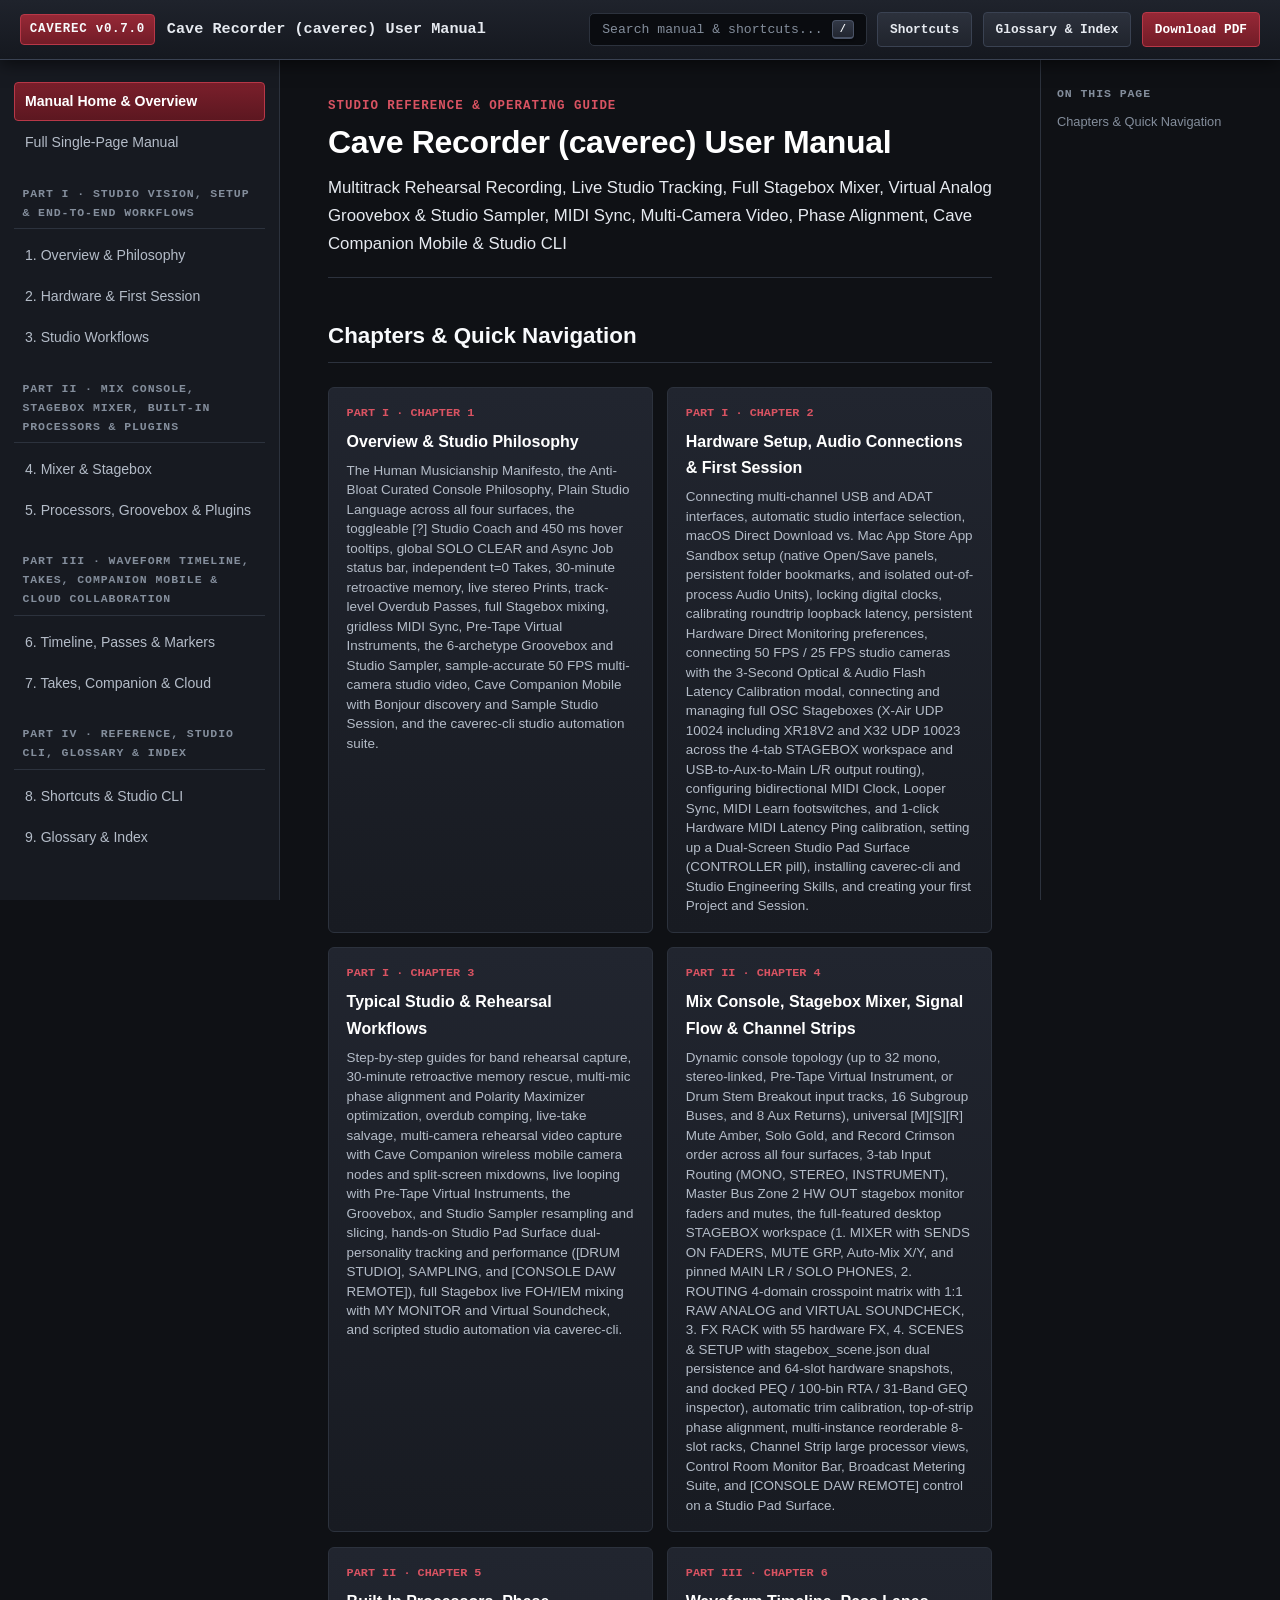
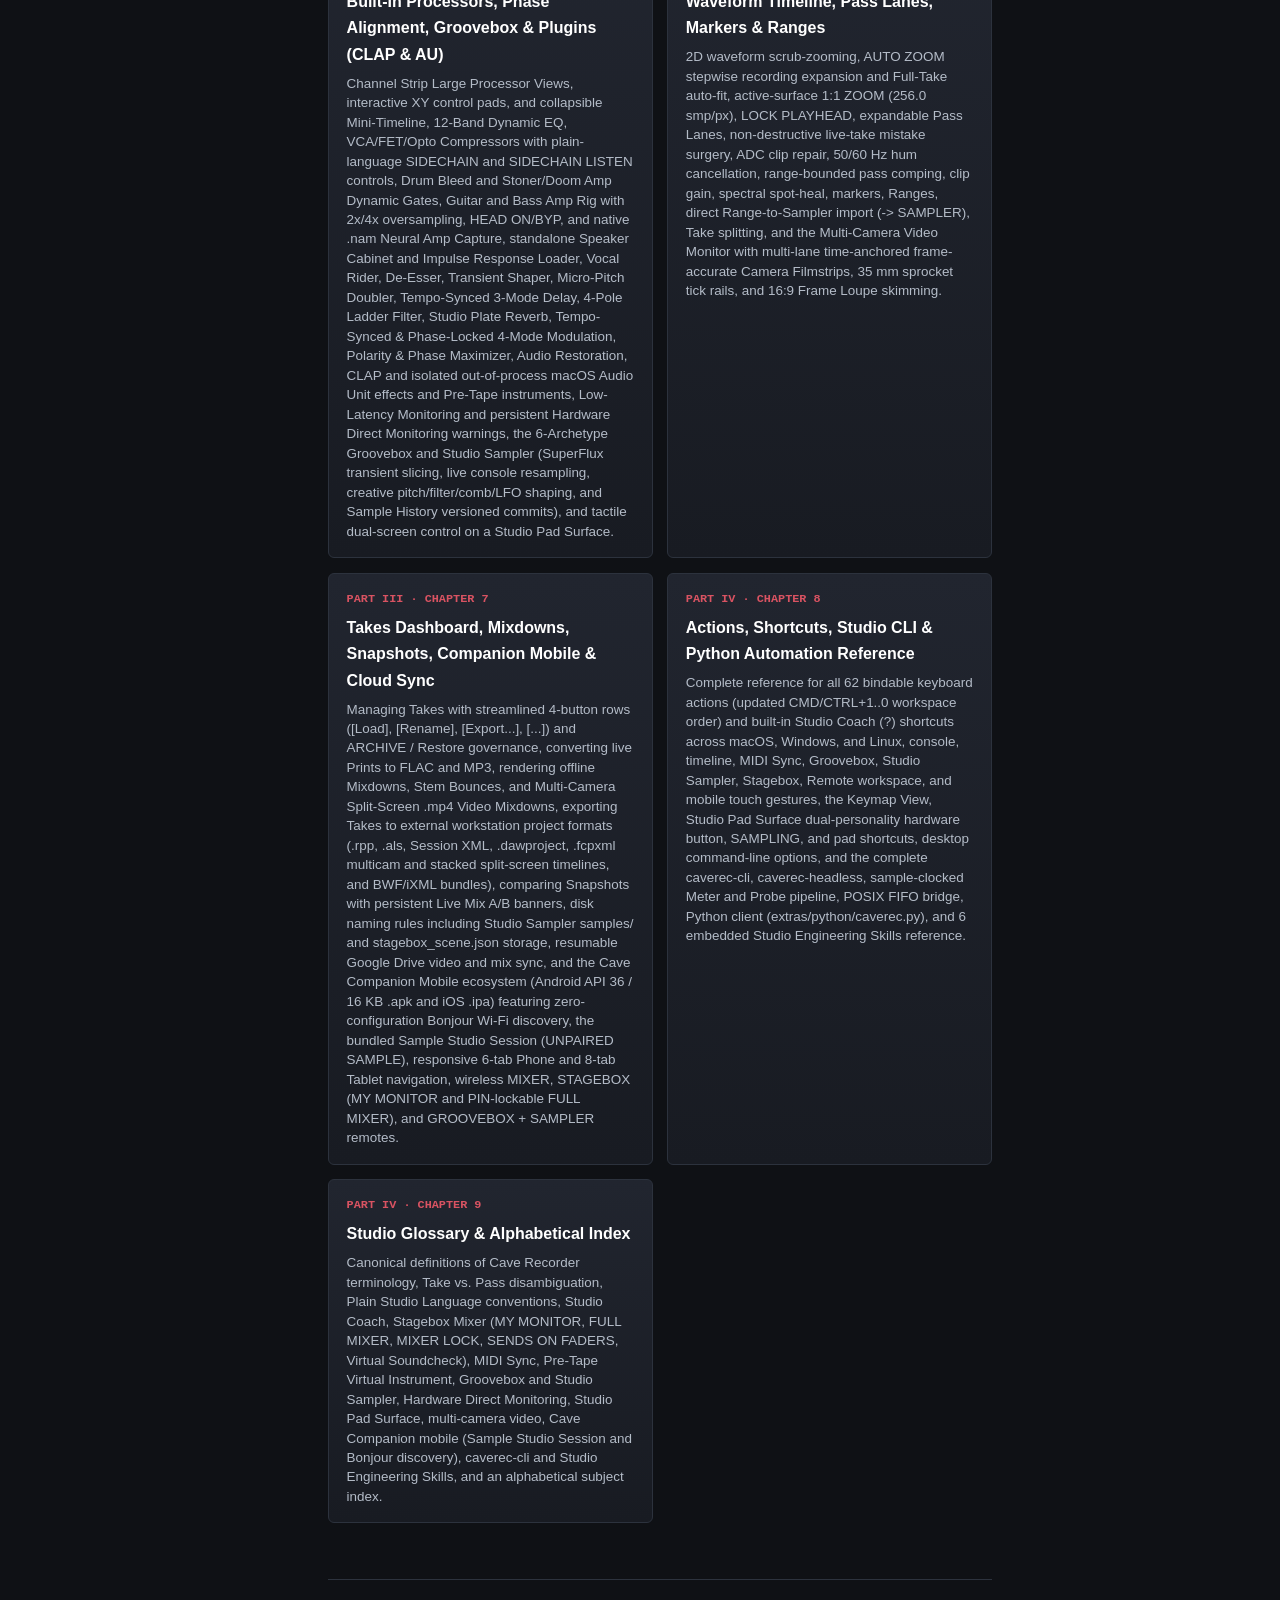
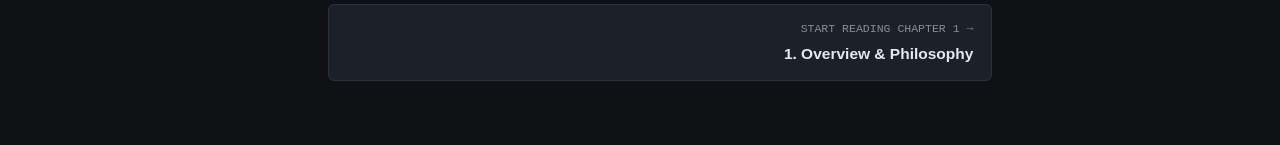
==== commit 701552f4: "docs(site): publish v0.7.0 website and User Manual" ====
--- a/manual/index.html
+++ b/manual/index.html
@@ -9,7 +9,7 @@
 <body>
   <header class="top-deck">
     <div class="brand-cluster">
-      <a class="brand-badge" href="index.html">CAVEREC v0.6.1</a>
+      <a class="brand-badge" href="index.html">CAVEREC v0.7.0</a>
       <a class="brand-title" href="index.html">Cave Recorder (caverec) User Manual</a>
     </div>
     <div class="deck-actions">
@@ -36,18 +36,18 @@
 <a class="chapter-link" href="03-studio-and-rehearsal-workflows.html">3. Studio Workflows</a>
 </div>
 <div class="part-group">
-<div class="part-header">Part II &middot; Mix Console, Built-In Processors, Phase Alignment &amp; Plugins</div>
-<a class="chapter-link" href="04-mix-console-and-channel-strips.html">4. Mix Console &amp; Strips</a>
-<a class="chapter-link" href="05-processors-phase-and-plugins.html">5. Processors, Phase &amp; Plugins</a>
+<div class="part-header">Part II &middot; Mix Console, Stagebox Mixer, Built-In Processors &amp; Plugins</div>
+<a class="chapter-link" href="04-mix-console-and-channel-strips.html">4. Mixer &amp; Stagebox</a>
+<a class="chapter-link" href="05-processors-phase-and-plugins.html">5. Processors, Groovebox &amp; Plugins</a>
 </div>
 <div class="part-group">
-<div class="part-header">Part III &middot; Waveform Timeline, Session Reel &amp; Cloud Collaboration</div>
+<div class="part-header">Part III &middot; Waveform Timeline, Takes, Companion Mobile &amp; Cloud Collaboration</div>
 <a class="chapter-link" href="06-waveform-timeline-and-markers.html">6. Timeline, Passes &amp; Markers</a>
-<a class="chapter-link" href="07-session-reel-snapshots-and-cloud.html">7. Session Reel &amp; Cloud Sync</a>
+<a class="chapter-link" href="07-session-reel-snapshots-and-cloud.html">7. Takes, Companion &amp; Cloud</a>
 </div>
 <div class="part-group">
-<div class="part-header">Part IV &middot; Reference, Glossary &amp; Index</div>
-<a class="chapter-link" href="08-action-and-shortcut-reference.html">8. Actions &amp; Shortcuts</a>
+<div class="part-header">Part IV &middot; Reference, Studio CLI, Glossary &amp; Index</div>
+<a class="chapter-link" href="08-action-and-shortcut-reference.html">8. Shortcuts &amp; Studio CLI</a>
 <a class="chapter-link" href="09-glossary-and-index.html">9. Glossary &amp; Index</a>
 </div>
 </nav>
@@ -55,10 +55,10 @@
       
 <div class="chapter-eyebrow">Studio Reference &amp; Operating Guide</div>
 <h1>Cave Recorder (caverec) User Manual</h1>
-<p class="chapter-lead">Multitrack Rehearsal Recording, Live Studio Tracking, Virtual Analog Drum Machine, MIDI Sync, Pre-Tape Instruments, Multi-Camera Video, Phase Alignment &amp; Cave Companion Mobile</p>
+<p class="chapter-lead">Multitrack Rehearsal Recording, Live Studio Tracking, Full Stagebox Mixer, Virtual Analog Groovebox &amp; Studio Sampler, MIDI Sync, Multi-Camera Video, Phase Alignment, Cave Companion Mobile &amp; Studio CLI</p>
 
 <h2 id="chapters-and-quick-navigation">Chapters &amp; Quick Navigation</h2>
-<div class="chapter-card-grid"><a class="chapter-card" href="01-overview-and-philosophy.html"><span class="chapter-card-num">Part I &middot; Chapter 1</span><span class="chapter-card-title">Overview &amp; Studio Philosophy</span><span class="chapter-card-desc">The Human Musicianship Manifesto, the Anti-Bloat Curated Console Philosophy, independent t=0 Takes, 30-minute retroactive memory, live stereo Prints, track-level Overdub Passes, gridless MIDI Sync, Pre-Tape Virtual Instruments, the native Virtual Analog Drum Machine, sample-accurate 50 FPS multi-camera studio video, and the Cave Companion Mobile ecosystem.</span></a><a class="chapter-card" href="02-hardware-setup-and-first-session.html"><span class="chapter-card-num">Part I &middot; Chapter 2</span><span class="chapter-card-title">Hardware Setup, Audio Connections &amp; First Session</span><span class="chapter-card-desc">Connecting multi-channel USB and ADAT interfaces, automatic studio interface selection, macOS first-launch setup and Microphone/Camera permissions, locking digital clocks, calibrating roundtrip loopback latency, connecting 50 FPS / 25 FPS studio cameras with the 3-Second Optical &amp; Audio Flash Latency Calibration modal, connecting OSC stagebox preamps (X-Air OSC UDP 10024 and X32 OSC UDP 10023), configuring bidirectional MIDI Clock, Looper Sync, MIDI Learn footswitches, and 1-click Hardware MIDI Latency Ping calibration, and creating your first Project and Session.</span></a><a class="chapter-card" href="03-studio-and-rehearsal-workflows.html"><span class="chapter-card-num">Part I &middot; Chapter 3</span><span class="chapter-card-title">Typical Studio &amp; Rehearsal Workflows</span><span class="chapter-card-desc">Step-by-step guides for band rehearsal capture, 30-minute retroactive memory rescue, multi-mic phase alignment and Polarity Maximizer optimization, overdub comping, live-take salvage, multi-camera rehearsal video capture with Cave Companion wireless mobile camera nodes and split-screen mixdowns, live looping with Pre-Tape Virtual Instruments and the Virtual Analog Drum Machine, and band mix sharing.</span></a><a class="chapter-card" href="04-mix-console-and-channel-strips.html"><span class="chapter-card-num">Part II &middot; Chapter 4</span><span class="chapter-card-title">Mix Console, Signal Flow &amp; Channel Strips</span><span class="chapter-card-desc">Dynamic console topology (up to 32 mono, stereo-linked, Pre-Tape Virtual Instrument, or Drum Stem Breakout input tracks, 16 Subgroup Buses, and 8 Aux Returns), 3-tab Input Routing (MONO, STEREO, INSTRUMENT) with Acoustic vs. Isolated Phase Role and External MIDI binding, OSC stagebox hardware preamp gain (PRE / PRE! on desktop strips and HW GAIN on mobile) and 600 ms hold-to-toggle +48V phantom power safety interlock, automatic trim calibration, top-of-strip phase alignment, multi-instance reorderable 8-slot racks, Channel Inspector large processor views with interactive XY control pads, Control Room Monitor Bar, Broadcast LUFS/dBTP/PSR and Spectral Phase Metering, and precision fader operation.</span></a><a class="chapter-card" href="05-processors-phase-and-plugins.html"><span class="chapter-card-num">Part II &middot; Chapter 5</span><span class="chapter-card-title">Built-In Processors, Phase Alignment &amp; External Plugins (CLAP &amp; AU)</span><span class="chapter-card-desc">Channel Inspector Large Processor Views, interactive XY control pads, and collapsible Mini-Timeline, 12-Band Dynamic EQ, VCA/FET/Opto Compressors, Drum Bleed and Stoner/Doom Amp Dynamic Gates, Guitar and Bass Amp Rig with 2x/4x oversampling, HEAD ON/BYP, and native .nam Neural Amp Capture (Standard, Mastering, and Turbo training modes), standalone Speaker Cabinet and Impulse Response Loader, Vocal Rider, De-Esser, Transient Shaper, Micro-Pitch Doubler, Tempo-Synced 3-Mode Delay, 4-Pole Ladder Filter, Studio Plate Reverb, Tempo-Synced &amp; Phase-Locked 4-Mode Modulation, Polarity &amp; Phase Maximizer, Audio Restoration, CLAP and macOS Audio Unit effects and Pre-Tape instruments, and the native 5-Archetype Virtual Analog Drum Machine &amp; Melodic Groove Sequencer (including the ANALOG BASS monophonic bass synthesizer, [2D | NOTE | VEL] step gestures, and ACID &amp; FUNK factory kit).</span></a><a class="chapter-card" href="06-waveform-timeline-and-markers.html"><span class="chapter-card-num">Part III &middot; Chapter 6</span><span class="chapter-card-title">Waveform Timeline, Pass Lanes, Markers &amp; Ranges</span><span class="chapter-card-desc">2D waveform scrub-zooming, AUTO ZOOM stepwise recording expansion and Full-Take auto-fit, active-surface 1:1 ZOOM (256.0 smp/px), expandable Pass Lanes, non-destructive live-take mistake surgery, ADC clip repair, 50/60 Hz hum cancellation, range-bounded pass comping, clip gain, spectral spot-heal, markers, Take splitting, and the Multi-Camera Video Monitor with multi-lane time-anchored frame-accurate Camera Filmstrips, 35 mm sprocket tick rails, and 16:9 Frame Loupe skimming.</span></a><a class="chapter-card" href="07-session-reel-snapshots-and-cloud.html"><span class="chapter-card-num">Part III &middot; Chapter 7</span><span class="chapter-card-title">Session Reel, Mixdowns, Snapshots, Disk Layout &amp; Cloud Sync</span><span class="chapter-card-desc">Managing Takes, converting live Prints to FLAC and MP3, rendering offline Mixdowns, Stem Bounces, and Multi-Camera Split-Screen .mp4 Video Mixdowns, exporting Takes to external workstation project formats (.rpp, .als, Session XML, .dawproject, .fcpxml multicam and stacked split-screen timelines, and BWF/iXML bundles), comparing Snapshots with Live Mix A/B recall, disk naming rules, resumable Google Drive video and mix sync, and the Cave Companion Mobile ecosystem (Android .apk and iOS .ipa) including the realtime wireless MIXER console, full-screen immersive taskbar toggle (FULL), and the dedicated DRUMS tablet and phone remote with ANALOG BASS melodic note and tie editing.</span></a><a class="chapter-card" href="08-action-and-shortcut-reference.html"><span class="chapter-card-num">Part IV &middot; Chapter 8</span><span class="chapter-card-title">Action, Mouse Gesture &amp; Keyboard Shortcut Reference</span><span class="chapter-card-desc">Complete reference for all 61 keyboard actions across macOS, Windows, and Linux, console, timeline, MIDI Sync, Drum Machine, Companion workspace, and mobile touch gestures, the Keymap View, and command-line options.</span></a><a class="chapter-card" href="09-glossary-and-index.html"><span class="chapter-card-num">Part IV &middot; Chapter 9</span><span class="chapter-card-title">Studio Glossary &amp; Alphabetical Index</span><span class="chapter-card-desc">Canonical definitions of Cave Recorder terminology, Take vs. Pass disambiguation, MIDI Sync, Pre-Tape Virtual Instrument, Drum Machine, multi-camera video, and Cave Companion mobile terms, and an alphabetical subject index.</span></a></div>
+<div class="chapter-card-grid"><a class="chapter-card" href="01-overview-and-philosophy.html"><span class="chapter-card-num">Part I &middot; Chapter 1</span><span class="chapter-card-title">Overview &amp; Studio Philosophy</span><span class="chapter-card-desc">The Human Musicianship Manifesto, the Anti-Bloat Curated Console Philosophy, Plain Studio Language across all four surfaces, the toggleable [?] Studio Coach and 450 ms hover tooltips, global SOLO CLEAR and Async Job status bar, independent t=0 Takes, 30-minute retroactive memory, live stereo Prints, track-level Overdub Passes, full Stagebox mixing, gridless MIDI Sync, Pre-Tape Virtual Instruments, the 6-archetype Groovebox and Studio Sampler, sample-accurate 50 FPS multi-camera studio video, Cave Companion Mobile with Bonjour discovery and Sample Studio Session, and the caverec-cli studio automation suite.</span></a><a class="chapter-card" href="02-hardware-setup-and-first-session.html"><span class="chapter-card-num">Part I &middot; Chapter 2</span><span class="chapter-card-title">Hardware Setup, Audio Connections &amp; First Session</span><span class="chapter-card-desc">Connecting multi-channel USB and ADAT interfaces, automatic studio interface selection, macOS Direct Download vs. Mac App Store App Sandbox setup (native Open/Save panels, persistent folder bookmarks, and isolated out-of-process Audio Units), locking digital clocks, calibrating roundtrip loopback latency, persistent Hardware Direct Monitoring preferences, connecting 50 FPS / 25 FPS studio cameras with the 3-Second Optical &amp; Audio Flash Latency Calibration modal, connecting and managing full OSC Stageboxes (X-Air UDP 10024 including XR18V2 and X32 UDP 10023 across the 4-tab STAGEBOX workspace and USB-to-Aux-to-Main L/R output routing), configuring bidirectional MIDI Clock, Looper Sync, MIDI Learn footswitches, and 1-click Hardware MIDI Latency Ping calibration, setting up a Dual-Screen Studio Pad Surface (CONTROLLER pill), installing caverec-cli and Studio Engineering Skills, and creating your first Project and Session.</span></a><a class="chapter-card" href="03-studio-and-rehearsal-workflows.html"><span class="chapter-card-num">Part I &middot; Chapter 3</span><span class="chapter-card-title">Typical Studio &amp; Rehearsal Workflows</span><span class="chapter-card-desc">Step-by-step guides for band rehearsal capture, 30-minute retroactive memory rescue, multi-mic phase alignment and Polarity Maximizer optimization, overdub comping, live-take salvage, multi-camera rehearsal video capture with Cave Companion wireless mobile camera nodes and split-screen mixdowns, live looping with Pre-Tape Virtual Instruments, the Groovebox, and Studio Sampler resampling and slicing, hands-on Studio Pad Surface dual-personality tracking and performance ([DRUM STUDIO], SAMPLING, and [CONSOLE DAW REMOTE]), full Stagebox live FOH/IEM mixing with MY MONITOR and Virtual Soundcheck, and scripted studio automation via caverec-cli.</span></a><a class="chapter-card" href="04-mix-console-and-channel-strips.html"><span class="chapter-card-num">Part II &middot; Chapter 4</span><span class="chapter-card-title">Mix Console, Stagebox Mixer, Signal Flow &amp; Channel Strips</span><span class="chapter-card-desc">Dynamic console topology (up to 32 mono, stereo-linked, Pre-Tape Virtual Instrument, or Drum Stem Breakout input tracks, 16 Subgroup Buses, and 8 Aux Returns), universal [M][S][R] Mute Amber, Solo Gold, and Record Crimson order across all four surfaces, 3-tab Input Routing (MONO, STEREO, INSTRUMENT), Master Bus Zone 2 HW OUT stagebox monitor faders and mutes, the full-featured desktop STAGEBOX workspace (1. MIXER with SENDS ON FADERS, MUTE GRP, Auto-Mix X/Y, and pinned MAIN LR / SOLO PHONES, 2. ROUTING 4-domain crosspoint matrix with 1:1 RAW ANALOG and VIRTUAL SOUNDCHECK, 3. FX RACK with 55 hardware FX, 4. SCENES &amp; SETUP with stagebox_scene.json dual persistence and 64-slot hardware snapshots, and docked PEQ / 100-bin RTA / 31-Band GEQ inspector), automatic trim calibration, top-of-strip phase alignment, multi-instance reorderable 8-slot racks, Channel Strip large processor views, Control Room Monitor Bar, Broadcast Metering Suite, and [CONSOLE DAW REMOTE] control on a Studio Pad Surface.</span></a><a class="chapter-card" href="05-processors-phase-and-plugins.html"><span class="chapter-card-num">Part II &middot; Chapter 5</span><span class="chapter-card-title">Built-In Processors, Phase Alignment, Groovebox &amp; Plugins (CLAP &amp; AU)</span><span class="chapter-card-desc">Channel Strip Large Processor Views, interactive XY control pads, and collapsible Mini-Timeline, 12-Band Dynamic EQ, VCA/FET/Opto Compressors with plain-language SIDECHAIN and SIDECHAIN LISTEN controls, Drum Bleed and Stoner/Doom Amp Dynamic Gates, Guitar and Bass Amp Rig with 2x/4x oversampling, HEAD ON/BYP, and native .nam Neural Amp Capture, standalone Speaker Cabinet and Impulse Response Loader, Vocal Rider, De-Esser, Transient Shaper, Micro-Pitch Doubler, Tempo-Synced 3-Mode Delay, 4-Pole Ladder Filter, Studio Plate Reverb, Tempo-Synced &amp; Phase-Locked 4-Mode Modulation, Polarity &amp; Phase Maximizer, Audio Restoration, CLAP and isolated out-of-process macOS Audio Unit effects and Pre-Tape instruments, Low-Latency Monitoring and persistent Hardware Direct Monitoring warnings, the 6-Archetype Groovebox and Studio Sampler (SuperFlux transient slicing, live console resampling, creative pitch/filter/comb/LFO shaping, and Sample History versioned commits), and tactile dual-screen control on a Studio Pad Surface.</span></a><a class="chapter-card" href="06-waveform-timeline-and-markers.html"><span class="chapter-card-num">Part III &middot; Chapter 6</span><span class="chapter-card-title">Waveform Timeline, Pass Lanes, Markers &amp; Ranges</span><span class="chapter-card-desc">2D waveform scrub-zooming, AUTO ZOOM stepwise recording expansion and Full-Take auto-fit, active-surface 1:1 ZOOM (256.0 smp/px), LOCK PLAYHEAD, expandable Pass Lanes, non-destructive live-take mistake surgery, ADC clip repair, 50/60 Hz hum cancellation, range-bounded pass comping, clip gain, spectral spot-heal, markers, Ranges, direct Range-to-Sampler import (-&gt; SAMPLER), Take splitting, and the Multi-Camera Video Monitor with multi-lane time-anchored frame-accurate Camera Filmstrips, 35 mm sprocket tick rails, and 16:9 Frame Loupe skimming.</span></a><a class="chapter-card" href="07-session-reel-snapshots-and-cloud.html"><span class="chapter-card-num">Part III &middot; Chapter 7</span><span class="chapter-card-title">Takes Dashboard, Mixdowns, Snapshots, Companion Mobile &amp; Cloud Sync</span><span class="chapter-card-desc">Managing Takes with streamlined 4-button rows ([Load], [Rename], [Export...], [...]) and ARCHIVE / Restore governance, converting live Prints to FLAC and MP3, rendering offline Mixdowns, Stem Bounces, and Multi-Camera Split-Screen .mp4 Video Mixdowns, exporting Takes to external workstation project formats (.rpp, .als, Session XML, .dawproject, .fcpxml multicam and stacked split-screen timelines, and BWF/iXML bundles), comparing Snapshots with persistent Live Mix A/B banners, disk naming rules including Studio Sampler samples/ and stagebox_scene.json storage, resumable Google Drive video and mix sync, and the Cave Companion Mobile ecosystem (Android API 36 / 16 KB .apk and iOS .ipa) featuring zero-configuration Bonjour Wi-Fi discovery, the bundled Sample Studio Session (UNPAIRED SAMPLE), responsive 6-tab Phone and 8-tab Tablet navigation, wireless MIXER, STAGEBOX (MY MONITOR and PIN-lockable FULL MIXER), and GROOVEBOX + SAMPLER remotes.</span></a><a class="chapter-card" href="08-action-and-shortcut-reference.html"><span class="chapter-card-num">Part IV &middot; Chapter 8</span><span class="chapter-card-title">Actions, Shortcuts, Studio CLI &amp; Python Automation Reference</span><span class="chapter-card-desc">Complete reference for all 62 bindable keyboard actions (updated CMD/CTRL+1..0 workspace order) and built-in Studio Coach (?) shortcuts across macOS, Windows, and Linux, console, timeline, MIDI Sync, Groovebox, Studio Sampler, Stagebox, Remote workspace, and mobile touch gestures, the Keymap View, Studio Pad Surface dual-personality hardware button, SAMPLING, and pad shortcuts, desktop command-line options, and the complete caverec-cli, caverec-headless, sample-clocked Meter and Probe pipeline, POSIX FIFO bridge, Python client (extras/python/caverec.py), and 6 embedded Studio Engineering Skills reference.</span></a><a class="chapter-card" href="09-glossary-and-index.html"><span class="chapter-card-num">Part IV &middot; Chapter 9</span><span class="chapter-card-title">Studio Glossary &amp; Alphabetical Index</span><span class="chapter-card-desc">Canonical definitions of Cave Recorder terminology, Take vs. Pass disambiguation, Plain Studio Language conventions, Studio Coach, Stagebox Mixer (MY MONITOR, FULL MIXER, MIXER LOCK, SENDS ON FADERS, Virtual Soundcheck), MIDI Sync, Pre-Tape Virtual Instrument, Groovebox and Studio Sampler, Hardware Direct Monitoring, Studio Pad Surface, multi-camera video, Cave Companion mobile (Sample Studio Session and Bonjour discovery), caverec-cli and Studio Engineering Skills, and an alphabetical subject index.</span></a></div>
 <nav class="chapter-pager"><a class="pager-card next" href="01-overview-and-philosophy.html"><span class="pager-dir">Start Reading Chapter 1 &rarr;</span><span class="pager-title">1. Overview &amp; Philosophy</span></a></nav>
 
     </main>
@@ -91,52 +91,52 @@
   },
   {
     "chapter": "1: Overview & Studio Philosophy",
-    "title": "1.1.2 30-Minute Retroactive Capture Memory (RAM & RETRO)",
-    "href": "01-overview-and-philosophy.html#1-1-2-30-minute-retroactive-capture-memory-ram-retro",
+    "title": "1.1.2 30-Minute Retroactive Capture Memory (● RETRO & SAVE RETRO)",
+    "href": "01-overview-and-philosophy.html#1-1-2-30-minute-retroactive-capture-memory-retro-save-retro",
     "snippet": "The best moments in a rehearsal room often happen when the transport is stopped while the band is warming up or exploring a groove between songs. Whenever the audio interface is ac...",
-    "body": "The best moments in a rehearsal room often happen when the transport is stopped while the band is warming up or exploring a groove between songs. Whenever the audio interface is active and the green RAM indicator is lit in the Top Transport Deck, Cave Recorder continuously retains the last 30 minutes of live multi-channel audio across all record-armed channels in dedicated system memory. Pressing the RETRO button in the Top Deck (or pressing SHIFT + R) immediately rescues the rolling 30-minute capture memory to disk as a new numbered Take (Take<NNN>), complete with individual pre-fader multitrack stems and a reference stereo file."
+    "body": "The best moments in a rehearsal room often happen when the transport is stopped while the band is warming up or exploring a groove between songs. Whenever the audio interface is active and the ● RETRO indicator is lit in the Top Transport Deck, Cave Recorder continuously retains the last 30 minutes of live multi-channel audio across all record-armed channels in dedicated system memory. Pressing the SAVE RETRO button in the Top Deck (or pressing SHIFT + R) immediately rescues the rolling 30-minute capture memory to disk as a new numbered Take (Take<NNN>), complete with individual pre-fader multitrack stems and a reference stereo file."
   },
   {
     "chapter": "1: Overview & Studio Philosophy",
     "title": "1.1.3 Simultaneous Live Console Print and Raw Multitrack Stems",
     "href": "01-overview-and-philosophy.html#1-1-3-simultaneous-live-console-print-and-raw-multitrack-stems",
     "snippet": "During every Take, Cave Recorder writes two distinct sets of audio files to disk in real time: Raw Pre-Fader Multitrack Stems (rec/): Every record-armed input channel (up to 32 inp...",
-    "body": "During every Take, Cave Recorder writes two distinct sets of audio files to disk in real time: Raw Pre-Fader Multitrack Stems (rec/): Every record-armed input channel (up to 32 input strips, CH01 through CH32) writes a discrete, uncompressed 32-bit floating-point mono or stereo .wav stem tapped directly after input gain trim and prior to channel insert processing and fader moves. This guarantees clip-free archival stems for later mixing or overdubbing. Live Stereo Master Bus Print (mix/): Simultaneously, when 2-TRK is armed on the MST MASTER BUS, a dedicated 2-track recorder tapped at the post-limiter output of the Master Bus captures the live stereo console mix (Print001.wav) with automatic Plugin Delay Compensation (PDC) latency trimming, including all channel EQ, VCA compression, tape saturation, subgroup processing, and auxiliary reverb and delay returns. With a single click on FLAC PRINT or MP3 PRINT in the Session Reel (or automatically upon cloud upload when AUTO-FLAC ON UPLOAD or AUTO-MP3 ON UPLOAD is enabled), Cave Recorder encodes the live stereo Print to 24-bit lossless .flac and/or 320 kbps CBR .mp3 (with a Xing/Info seek header for direct playback inside the Google Drive web browser player) and links it into the project-wide _Mixes/ folder. Band members walk out of rehearsal with finished stereo reference mixes ready for phone, browser, or car playback, while the engineer retains pristine 32-bit floating-point raw stems."
+    "body": "During every Take, Cave Recorder writes two distinct sets of audio files to disk in real time: Raw Pre-Fader Multitrack Stems (rec/): Every record-armed input channel (up to 32 input strips, CH01 through CH32) writes a discrete, uncompressed 32-bit floating-point mono or stereo .wav stem tapped directly after input gain trim and prior to channel insert processing and fader moves. This guarantees clip-free archival stems for later mixing or overdubbing. Live Stereo Master Bus Print (mix/): Simultaneously, when 2-TRK is armed on the MST MASTER BUS, a dedicated 2-track recorder tapped at the post-limiter output of the Master Bus captures the live stereo console mix (Print001.wav) with automatic Plugin Delay Compensation (PDC) latency trimming, including all channel EQ, VCA compression, tape saturation, subgroup processing, and auxiliary reverb and delay returns. With a single click inside Export… (Convert Print to FLAC / MP3) in TAKES (CMD + 5 / CTRL + 5) or automatically upon cloud upload when AUTO-FLAC ON UPLOAD or AUTO-MP3 ON UPLOAD is enabled, Cave Recorder encodes the live stereo Print to 24-bit lossless .flac and/or 320 kbps CBR .mp3 (with a Xing/Info seek header for direct playback inside the Google Drive web browser player) and links it into the project-wide _Mixes/ folder. Band members walk out of rehearsal with finished stereo reference mixes ready for phone, browser, or car playback, while the engineer retains pristine 32-bit floating-point raw stems."
   },
   {
     "chapter": "1: Overview & Studio Philosophy",
     "title": "1.1.4 Console-First Layout and Automatic Multi-Mic Phase & Polarity Alignment",
     "href": "01-overview-and-philosophy.html#1-1-4-console-first-layout-and-automatic-multi-mic-phase-polarity-alignment",
-    "snippet": "Cave Recorder eliminates nested plugin windows and hidden routing matrices in favor of a fixed, dark-chassis studio console interface. Input gain trim with one-click CALIBRATE ALL ...",
-    "body": "Cave Recorder eliminates nested plugin windows and hidden routing matrices in favor of a fixed, dark-chassis studio console interface. Input gain trim with one-click CALIBRATE ALL TRIMS, polarity inversion (Ø), per-channel sub-sample delay (Φ) paired with a zero-slot 5-stage allpass Phase Align Network, an 8-slot reorderable processor rack (12-band parametric Dynamic EQ with dual-trace spectrum analyzer, multi-topology VCA/FET/Opto compressor, bleed- and harmonicity-aware noise gate, vocal rider, de-esser, transient shaper, micro-pitch doubler, 3-mode delay, 4-pole resonant ladder filter, studio plate reverb, 4-mode modulation, tape saturation, CLAP .clap plugins, and native macOS AUv3/AUv2 Audio Unit effects), stereo Aux Sends (RVB and DLY), Subgroup Bus routing (SUB 1..16), and 100 mm logarithmic faders are always accessible directly on the console faceplate. When recording a drum kit or multi-miked guitar and bass cabinets, acoustic arrival-time differences and cabinet filter dispersion between close microphones, overheads, DI boxes, and room microphones cause comb filtering and 6 to 12 dB of low-frequency cancellation. Clicking ALIGN ALL in the Top Deck aligns acoustic arrival times to sub-sample accuracy (us / smp), while the two-tier Polarity & Phase Maximizer solves both instant broadband polarity inversions (Mode 1, completing in under 50 ms) and deep multicore frequency-dependent allpass phase rotation (Mode 2, 30 s to 30 min anytime solver with loudness-matched Candidates A, B, C, D auditioning) without moving a single microphone stand."
+    "snippet": "Cave Recorder eliminates nested plugin windows and hidden routing matrices in favor of a fixed, dark-chassis studio console interface unified in Plain Studio Language across deskto...",
+    "body": "Cave Recorder eliminates nested plugin windows and hidden routing matrices in favor of a fixed, dark-chassis studio console interface unified in Plain Studio Language across desktop, mobile phone, tablet, and dual-screen pad hardware. Input gain trim with one-click CALIBRATE TRIMS, polarity inversion (Ø), per-channel sub-sample delay (Φ) paired with a zero-slot 5-stage allpass Phase Align Network, an 8-slot reorderable processor rack (12-band parametric Dynamic EQ with dual-trace spectrum analyzer, multi-topology VCA/FET/Opto compressor, bleed- and harmonicity-aware noise gate, vocal rider, de-esser, transient shaper, micro-pitch doubler, 3-mode delay, 4-pole resonant ladder filter, studio plate reverb, 4-mode modulation, tape saturation, CLAP .clap plugins, and native macOS AUv3/AUv2 Audio Unit effects), stereo Aux Sends (RVB and DLY), Subgroup Bus routing (SUB 1..16), and 100 mm logarithmic faders are always accessible directly on the console faceplate. When recording a drum kit or multi-miked guitar and bass cabinets, acoustic arrival-time differences and cabinet filter dispersion between close microphones, overheads, DI boxes, and room microphones cause comb filtering and 6 to 12 dB of low-frequency cancellation. Clicking ALIGN ALL in the Top Deck aligns acoustic arrival times to sub-sample accuracy (us / smp), while the two-tier Polarity & Phase Maximizer solves both instant broadband polarity inversions (Mode 1, completing in under 50 ms) and deep multicore frequency-dependent allpass phase rotation (Mode 2, 30 s to 30 min anytime solver with loudness-matched Candidates A, B, C, D auditioning) without moving a single microphone stand."
   },
   {
     "chapter": "1: Overview & Studio Philosophy",
     "title": "1.2 The Four-Tier Recording Hierarchy",
     "href": "01-overview-and-philosophy.html#1-2-the-four-tier-recording-hierarchy",
     "snippet": "Cave Recorder organizes every recording into a strict four-tier studio hierarchy: On disk, this hierarchy maps cleanly to human-readable folders and self-describing filenames insid...",
-    "body": "Cave Recorder organizes every recording into a strict four-tier studio hierarchy: On disk, this hierarchy maps cleanly to human-readable folders and self-describing filenames inside your Cave Recorder Library Root: Project Band, artist, or musical venture <LibraryRoot>/<ProjectTag>/ Top-level workspace (for example, Grottfolk with tag GF, or Miscellaneous with tag MISC). Contains all Sessions for that band plus a unified _Mixes/ folder for rapid listening and cloud sharing. Managed via the PROJECT modal. Session Single rehearsal night, tracking day, or studio gathering <ProjectTag>/<SessionID>_<Tag>/ Defines the room's physical microphone setup, channel strip names, input routing, subgroup buses, and console processing shared across every Take recorded that day. Session dates roll over at 08:00 local time so late-night recordings after midnight stay grouped with the same evening session. Take Complete multitrack song run-through or jam (t = 0) Take<NNN>_<Stamp>[_<TakeTag>]/ An independent multitrack recording starting at 00:00:00.000. Pressing Record (R) when Overdub Mode (OD) is off always creates a new numbered Take (Take 001, Take 002, ...) and switches the active timeline to that Take. Base Pass (Rec001) Initial track-level recording inside a Take rec/*_<CC>-<Name>_Rec001_<Stamp>.wav The original 32-bit float pre-fader mono stem captured on an armed channel strip (PASS 01) when the Take was first recorded from 00:00:00.000. Overdub Pass (Rec002-OD) Layered track-level recording inside an existing Take rec/*_<CC>-<Name>_Rec<MMM>-OD_<Stamp>.wav Additional track-level performance (OD 02, OD 03, ...) captured inside the currently active Take when Overdub Mode (OD, O) is latched on the transport bar. Pass Lanes Expandable track sub-lanes in Waveform Timeline Stored in *_Take<NNN>_take.json Visual lanes (PASS 01 Base Pass and OD 02, OD 03 Overdub Passes) expanded in WAVEFORM TIMELINE (CMD + 2 / CTRL + 2) with E (and collapsed with SHIFT + E) for auditioning (Use PASS 01 / ★ OD 02), muting (M), and removing (Del) passes within the active Take. Video Angle & .vididx Index Sample-locked studio or mobile camera recording inside a Take video/*_Take<NNN>_Cam<CC>-<Name>_<Stamp>.<mp4|vididx> Constant Frame Rate (50 FPS or 25 FPS preferred, with automatic 30 FPS / 60 FPS CFR negotiation on cameras without 50 Hz modes) camera angle recorded from connected desktop USB/HDMI cameras or wireless Cave Companion Android and iOS mobile camera nodes, paired with a binary .vididx frame-to-sample index file locked to the 48.0 kHz audio clock. Local cameras stay physically powered off (hardware LED dark) whenever unarmed, playing back, session-closed, or behind fullscreen modals, and illuminate a live Top-Deck privacy pill (CAM MON (LIVE), CAM ARMED (LIVE), or CAM REC (LIVE)) whenever active. Print (Print<NNN>) Real-time post-Master-Bus stereo recording mix/*_Take<NNN>_Print<NNN>_<Stamp>.<wav|flac|mp3> Captured live alongside the raw stems while tracking a Take when 2-TRK is armed on the Master Bus. Converting a Print to 24-bit .flac (FLAC PRINT) and/or 320 kbps CBR .mp3 (MP3 PRINT) links it into <ProjectTag>/_Mixes/ for immediate band playback without waiting for an offline render. Mixdown (Mix<NNN> / VideoMix<NNN>) Offline Master Bus stereo audio or split-screen video render mix/*_Take<NNN>_Mix<NNN>_<Stamp>.<wav|flac|mp3> / VideoMix<NNN>.mp4 Faster-than-real-time stereo Master Bus audio render (FLAC / MP3) or multi-camera split-screen .mp4 video mixdown (Single, Side-by-Side Crop, Side-by-Side 16:9, 3-Cam Band, Quad 2x2) of a Take linked into <ProjectTag>/_Mixes/. Stem Bounce (Bounce<NNN>) Offline post-processor track or subgroup render bounce/*_Take<NNN>_<Target>_Bounce<NNN>.wav Offline render of an individual channel strip or Subgroup Bus capturing all insert processing and phase alignment for delivery to external remixing workflows. Snapshot (Snap<NNN>) Immutable console state capture snapshots/<SessionID>_Snap<NNN>_<UTC>.json Point-in-time capture of the entire Mix Console state (faders, pans, EQ bands, compressor thresholds, routing, and active Pass Lane selections), created automatically after every recording pass or manually via SNAP MANUAL (CMD + S / CTRL + S). Live Mix (LIVE MIX) Automatic live console backup during Snapshot audition Held in working session memory Whenever you audition a historical Snapshot in the Session Reel, Cave Recorder preserves your current working console state in LIVE MIX so you can toggle A/B LIVE MIX or click RETURN TO LIVE MIX (BACKSPACE) without losing a single fader move. Cave Recorder maintains a strict separation between Takes and Passes. A Take (Take 001, Take 002) is an entire song or jam recorded across the studio room starting at 00:00:00.000, selected in the Top Transport Deck or SESSION REEL (CMD + 4 / CTRL + 4). A Pass (PASS 01 Base Pass or OD 02 Overdub Pass) is an individual performance recorded on a single channel strip inside the currently active Take, displayed inside expandable Pass Lanes in WAVEFORM TIMELINE (CMD + 2 / CTRL + 2)."
+    "body": "Cave Recorder organizes every recording into a strict four-tier studio hierarchy: On disk, this hierarchy maps cleanly to human-readable folders and self-describing filenames inside your Cave Recorder Library Root: Project Band, artist, or musical venture <LibraryRoot>/<ProjectTag>/ Top-level workspace (for example, Grottfolk with tag GF, or Miscellaneous with tag MISC). Contains all Sessions for that band plus a unified _Mixes/ folder for rapid listening and cloud sharing. Managed via the PROJECT modal. Session Single rehearsal night, tracking day, or studio gathering <ProjectTag>/<SessionID>_<Tag>/ Defines the room's physical microphone setup, channel strip names, input routing, subgroup buses, and console processing shared across every Take recorded that day. Session dates roll over at 08:00 local time so late-night recordings after midnight stay grouped with the same evening session. Take Complete multitrack song run-through or jam (t = 0) Take<NNN>_<Stamp>[_<TakeTag>]/ An independent multitrack recording starting at 00:00:00.000. Pressing Record (R) when OVERDUB is off always creates a new numbered Take (Take 001, Take 002, ...) and switches the active timeline to that Take. Base Pass (Rec001) Initial track-level recording inside a Take rec/*_<CC>-<Name>_Rec001_<Stamp>.wav The original 32-bit float pre-fader mono stem captured on an armed channel strip (PASS 01) when the Take was first recorded from 00:00:00.000. Overdub Pass (Rec002-OD) Layered track-level recording inside an existing Take rec/*_<CC>-<Name>_Rec<MMM>-OD_<Stamp>.wav Additional track-level performance (OD 02, OD 03, ...) captured inside the currently active Take when OVERDUB (O) is latched on the transport bar. Pass Lanes Expandable track sub-lanes in Timeline Stored in *_Take<NNN>_take.json Visual lanes (PASS 01 Base Pass and OD 02, OD 03 Overdub Passes) expanded in TIMELINE (CMD + 1 / CTRL + 1) with E (and collapsed with SHIFT + E) for auditioning (Use PASS 01 / ★ OD 02), muting (M), and removing (Del) passes within the active Take. Video Angle & .vididx Index Sample-locked studio or mobile camera recording inside a Take video/*_Take<NNN>_Cam<CC>-<Name>_<Stamp>.<mp4|vididx> Constant Frame Rate (50 FPS or 25 FPS preferred, with automatic 30 FPS / 60 FPS CFR negotiation on cameras without 50 Hz modes) camera angle recorded from connected desktop USB/HDMI cameras or wireless Cave Companion Android and iOS mobile camera nodes, paired with a binary .vididx frame-to-sample index file locked to the 48.0 kHz audio clock. Local cameras stay physically powered off (hardware LED dark) whenever unarmed, playing back, session-closed, or behind fullscreen modals, and shift the Top-Deck ● CAMERA LED to Gold (live preview) or Crimson (recording) whenever active. Print (Print<NNN>) Real-time post-Master-Bus stereo recording mix/*_Take<NNN>_Print<NNN>_<Stamp>.<wav|flac|mp3> Captured live alongside the raw stems while tracking a Take when 2-TRK PRINT is armed on the Master Bus. Converting a Print to 24-bit .flac and/or 320 kbps CBR .mp3 inside TAKES (Export…) links it into <ProjectTag>/_Mixes/ for immediate band playback without waiting for an offline render. Mixdown (Mix<NNN> / VideoMix<NNN>) Offline Master Bus stereo audio or split-screen video render mix/*_Take<NNN>_Mix<NNN>_<Stamp>.<wav|flac|mp3> / VideoMix<NNN>.mp4 Faster-than-real-time stereo Master Bus audio render (FLAC / MP3) or multi-camera split-screen .mp4 video mixdown (Single, Side-by-Side Crop, Side-by-Side 16:9, 3-Cam Band, Quad 2x2) of a Take linked into <ProjectTag>/_Mixes/. Stem Bounce (Bounce<NNN>) Offline post-processor track or subgroup render bounce/*_Take<NNN>_<Target>_Bounce<NNN>.wav Offline render of an individual channel strip or Subgroup Bus capturing all insert processing and phase alignment for delivery to external remixing workflows. Snapshot (Snap<NNN>) Immutable console state capture snapshots/<SessionID>_Snap<NNN>_<UTC>.json Point-in-time capture of the entire Mix Console state (faders, pans, EQ bands, compressor thresholds, routing, and active Pass Lane selections), created automatically after every recording pass or manually via SNAP MANUAL (CMD + S / CTRL + S). Live Mix (LIVE MIX) Automatic live console backup during Snapshot audition Held in working session memory Whenever you audition a historical Snapshot in TAKES, Cave Recorder preserves your current working console state in LIVE MIX and docks a global AUDITIONING SNAP NNN banner across every tab so you can click A/B Live Mix or Return to Live Mix (BACKSPACE) without losing a single fader move. Cave Recorder maintains a strict separation between Takes and Passes. A Take (Take 001, Take 002) is an entire song or jam recorded across the studio room starting at 00:00:00.000, selected in the Top Transport Deck or TAKES (CMD + 5 / CTRL + 5). A Pass (PASS 01 Base Pass or OD 02 Overdub Pass) is an individual performance recorded on a single channel strip inside the currently active Take, displayed inside expandable Pass Lanes in TIMELINE (CMD + 1 / CTRL + 1)."
   },
   {
     "chapter": "1: Overview & Studio Philosophy",
     "title": "1.3 Tour of the Studio Workspace",
     "href": "01-overview-and-philosophy.html#1-3-tour-of-the-studio-workspace",
-    "snippet": "Cave Recorder opens into a dark studio console workspace divided into three horizontal tiers: the persistent Top Transport & Session Header Deck, the Upper Inspector Wells, and the...",
-    "body": "Cave Recorder opens into a dark studio console workspace divided into three horizontal tiers: the persistent Top Transport & Session Header Deck, the Upper Inspector Wells, and the Lower Console Channel & Bus Strips. Top Transport & Session Header Deck (Top): Remains pinned at the top of the screen across all workspace views (MIX CONSOLE, WAVEFORM TIMELINE, CHANNEL INSPECTOR, DRUM MACHINE, SESSION REEL, MARKERS & RANGES, PLUGINS, KEYMAP, and the dedicated COMPANION workspace). Houses project and session selection, Google Drive cloud sync status, 30-minute retroactive memory controls, main transport buttons, the active Take selector, high-precision digital timecode and sample counters, global multi-mic phase alignment controls, live COMPANION status/approval pill, hardware stagebox, MIDI Sync, and camera sync pills, and latency diagnostics. Upper Inspector Wells (Middle): Displays four side-by-side real-time visualizers and editors for the currently selected channel strip or Subgroup Bus: 8-Slot Reorderable Processor Rack & Tape Controls (Left Well): Shows slots 1 through 8 (1:PLUGIN, 2:12B EQ, 3:VCA CMP, 4:AUX SND, ...), per-slot bypass (B), up/down slot reordering arrows, a dedicated TAPE saturator enable/bypass toggle with analog tape parameters (DRV, WRM, BIAS, HC, OUT, MIX), SWAP EQ/CMP, and channel RESET. 12-Band Parametric EQ & Dual-Trace RTA Spectrum Analyzer (Center-Left Well): Interactive Bode magnitude curve with draggable filter nodes (BELL, LSHF, HSHF, HPF, TILT) superimposed over a pre-EQ and post-EQ real-time spectrum trace (20 Hz to 20 kHz). VCA Compressor & Gain Reduction Transfer Curve (Center-Right Well): Displays the compressor knee and transfer curve (-48 dB to 0 dB), input/output threshold markers, sidechain high-pass filter (SC HPF), ratio presets (2:1, 4:1, 8:1), parallel blend (MIX 50%), and real-time Gain Reduction (GR) metering. Upper Mini-Timeline & Multi-Tier Waveform Overview (Right Well): Displays the composite waveform of the active Take with playhead tracking, PASSES expansion shortcut, LOCK PH/CUR, -> CUR, and zoom controls (ZOOM +, ZOOM -, ZOOM 1:1). Lower Console Strips (Bottom): Houses up to 32 Input Channel Strips (CH01..CH32, physical mics, stereo pairs, Pre-Tape Virtual Instruments, or Drum Stem Breakouts), up to 16 stereo Subgroup Bus Strips (DRUM BUS, INST BUS, ...), up to 8 dedicated stereo Aux Return Strips (AUX 1 REVERB with zero-latency convolution IR and AUX 2 TAPE DLY with 3-mode tempo-synced echo), and the MST MASTER BUS strip with Master Tape, Master Compressor, brickwall Limiter, live 2-TRK Print record arm, independent FLAC and MP3 format toggles, and one-click BOUNCE offline Mixdown render controls."
+    "snippet": "Cave Recorder opens into a dark studio console workspace divided into three horizontal tiers: the persistent Top Transport & Session Header Deck (with optional [?] Studio Coach bar...",
+    "body": "Cave Recorder opens into a dark studio console workspace divided into three horizontal tiers: the persistent Top Transport & Session Header Deck (with optional [?] Studio Coach bar and global status banners), the Upper Inspector Wells, and the Lower Console Channel & Bus Strips. Newly created empty sessions (0 Takes) open directly on MIXER (CMD/CTRL + 2) so you can check input meters and arm strips immediately, while sessions that already contain recorded Takes open on TIMELINE (CMD/1). Top Transport & Session Header Deck (Top): Remains pinned across all workspace views (TIMELINE, MIXER, CHANNEL STRIP, MARKERS, TAKES, GROOVEBOX, PLUGINS, KEYMAP, STAGEBOX, and REMOTE) using fixed-width Plain Studio Language labels at every standard display width (>= 1366 px). Houses project and session selection, inline session renaming (✎), floating Google Drive CLOUD sync popover, 30-minute ● RETRO / SAVE RETRO controls, main transport buttons (▶, ■, ●, OVERDUB), the active Take selector, digital timecode and sample counters, global multi-mic phase alignment, one-click SOLO (N)·CLEAR, a global Async Job progress/cancel pill, AUDIO SETTINGS, KEYMAP, the [?] Studio Coach toggle, connected gear LED pills (● STAGEBOX, ● REMOTE, ● CONTROLLER, ● MIDI, ● CAMERA), and latency diagnostics (LATENCY 0.0 ms, LOW-LATENCY). Upper Inspector Wells (Middle): Displays four side-by-side real-time visualizers and editors for the currently selected channel strip or Subgroup Bus: 8-Slot Reorderable Processor Rack & Tape Controls (Left Well): Shows slots 1 through 8 (1:PLUGIN, 2:12B EQ, 3:VCA CMP, 4:AUX SND, ...), per-slot bypass (B), up/down slot reordering arrows, a clean + ADD PROCESSOR ▾ picker menu, dedicated Tape saturator controls (DRV, WRM, BIAS, HC, OUT, MIX), SWAP EQ/CMP, and channel RESET. 12-Band Parametric EQ & Dual-Trace RTA Spectrum Analyzer (Center-Left Well): Interactive Bode magnitude curve with draggable filter nodes (BELL, LSHF, HSHF, HPF, TILT, DYN) superimposed over a pre-EQ and post-EQ real-time spectrum trace (20 Hz to 20 kHz). VCA Compressor & Gain Reduction Transfer Curve (Center-Right Well): Displays the compressor knee and transfer curve (-48 dB to 0 dB), topology switcher (VCA, FET, OPTO), SIDECHAIN source selector, SIDECHAIN LISTEN, TRIM, HPF, LPF, stereo link (LNK), and real-time Gain Reduction (GR) metering. Upper Mini-Timeline & Multi-Tier Waveform Overview (Right Well): Displays the composite waveform of the active Take with playhead tracking, PASSES expansion shortcut, LOCK PLAYHEAD, → PLAYHEAD, and zoom controls (ZOOM +, ZOOM -, 1:1). Lower Console Strips (Bottom): Houses up to 32 Input Channel Strips (CH01..CH32, physical mics, stereo pairs, Pre-Tape Virtual Instruments, or Drum Stem Breakouts), up to 16 stereo Subgroup Bus Strips (DRUM BUS, INST BUS, ...), up to 8 dedicated stereo Aux Return Strips (AUX 1 REVERB with zero-latency convolution IR and AUX 2 TAPE DLY with 3-mode tempo-synced echo), and the permanently pinned MST MASTER BUS strip (snug beside the last Aux strip in compact sessions, pinned cleanly on the right edge with a vertical seam on overflow) featuring Master Tape, Master Compressor, brickwall Limiter, HW OUT | TAPE stagebox monitor toggle, live 2-TRK PRINT arm, independent FLAC and MP3 format toggles, and one-click BOUNCE offline Mixdown render controls. Across all four surfaces (Desktop, Mobile Phone, Tablet, and Dual-Screen Pad Controller), channel control buttons always follow the strict [M] (Mute Amber) -> [S] (Solo Gold) -> [R] (Record Crimson) order."
   },
   {
     "chapter": "1: Overview & Studio Philosophy",
-    "title": "1.3.1 Top Deck Row 1: Session Identity, Transport, Timecode & Phase Controls",
-    "href": "01-overview-and-philosophy.html#1-3-1-top-deck-row-1-session-identity-transport-timecode-phase-controls",
-    "snippet": "The top row of the header deck is organized into three functional clusters from left to right: Left: Session & Cloud Active Session Pill (TEST_202...ession)) Status Indicator Displ...",
-    "body": "The top row of the header deck is organized into three functional clusters from left to right: Left: Session & Cloud Active Session Pill (TEST_202...ession)) Status Indicator Displays the currently loaded Session ID and Session Name. Highlights in studio burgundy when a live session is active on disk. Left: Session & Cloud PROJECT CMD + O (macOS) / CTRL + O (Win/Linux) Opens the Project and Session Browser modal to switch Projects, create a new Session from a template, link a remote shared project, or open a recent Session. Left: Session & Cloud CLOUD: IDLE Mouse Click Opens the Cloud Sync Quick Controls popover (AUTO-FLAC ON UPLOAD, AUTO-MP3 ON UPLOAD, SYNC SESSION FULL, SYNC SESSION MIXES) and displays real-time Google Drive transfer status. Center: Transport & Take RAM Mouse Click Enables or disables the continuous 30-minute retroactive capture memory across all armed input channels. Glows emerald green when active. Center: Transport & Take RETRO (0) SHIFT + R Flushes the rolling 30-minute retroactive capture memory to disk as a new numbered Take and increments the rescued-take counter. Center: Transport & Take Play (▶) SPACE Starts or pauses playback of the active Take from the current playhead position. Glows green while transport is rolling. Center: Transport & Take Stop (■) SHIFT + SPACE Stops playback or active recording immediately and finalizes open audio files and post-recording Snapshots. Pressing Stop a second time while already stopped performs Return-to-Zero (00:00:00.000) while keeping the timeline playhead visible at sample 0. Center: Transport & Take Record (●) R Starts or stops multitrack recording. Creates a new t = 0 Take (Take<NNN>) when OD is off, or records a new Overdub Pass (Rec<MMM>-OD) inside the active Take when OD is latched. Center: Transport & Take OD (Overdub Mode) O Latches Overdub Mode (glows red when active). While latched, pressing Record (R) records new track-level Overdub Passes on armed channels while playing back existing tracks of the active Take. Center: Transport & Take Cycle / Loop (⇄) C Toggles continuous loop playback and loop overdubbing across the active Take range. Center: Transport & Take AUTO-SCROLL Mouse Click Keeps the Waveform Timeline viewport following the advancing playhead during playback and recording. Center: Transport & Take < TAKE 001 > ALT + [ / ALT + ] Steps backward or forward through the Session's non-deleted Takes, immediately loading that Take's 00:00:00.000 timeline and Pass Lanes. Center: Transport & Take 00:00:00.500 / 24,000 smp Readout High-contrast emerald LED timecode readout (HH:MM:SS.mmm) paired with the exact sample frame position (24,000 smp) within the active Take. Center: Transport & Take 48.0 kHz | INT Readout Displays the active hardware sample rate (44.1, 48.0, 88.2, or 96.0 kHz) and digital clock lock state (INT). Right: Phase & Hardware ALIGN ALL Mouse Click (Bindable in KEYMAP) Runs automatic multi-microphone arrival-time and polarity correlation across all active channels relative to the reference channel. Right: Phase & Hardware PHASE: ALIGN Mouse Click Toggles global phase alignment processing between active (PHASE: ALIGN) and bypassed (PHASE: BYP) for instant A/B listening. Right: Phase & Hardware AUDIO SETTINGS CMD + , (macOS) / CTRL + , (Win/Linux) Opens the Audio Device & Latency Settings modal to configure interfaces, sample rate, buffer size, and hardware loopback calibration."
+    "title": "1.3.1 Top Deck Row 1: Session Identity, Transport, Timecode, Phase & Studio Coach",
+    "href": "01-overview-and-philosophy.html#1-3-1-top-deck-row-1-session-identity-transport-timecode-phase-studio-coach",
+    "snippet": "The top row of the header deck (48 px) is organized into three functional clusters from left to right: Left: Session & Cloud Active Session Pill (TEST_20..ession ✎) Click to Rename...",
+    "body": "The top row of the header deck (48 px) is organized into three functional clusters from left to right: Left: Session & Cloud Active Session Pill (TEST_20..ession ✎) Click to Rename Displays the currently loaded Session name. Click to rename the active Session inline without opening a modal (ENTER saves, ESC cancels). Left: Session & Cloud PROJECT CMD + O (macOS) / CTRL + O (Win/Linux) Opens the Project and Session Browser modal to switch Projects, create a new Session from a template, save the current console as a reusable Session Template (Save Template…), link a remote shared project, or open a recent Session. Left: Session & Cloud CLOUD ▾ Mouse Click Opens the floating Cloud Sync Quick Controls popover (AUTO-FLAC ON UPLOAD, AUTO-MP3 ON UPLOAD, SYNC SESSION FULL, SYNC SESSION MIXES) and displays real-time Google Drive transfer status. Center: Transport & Take ● RETRO Mouse Click (Bindable in KEYMAP) Enables or disables the continuous 30-minute retroactive capture memory across all armed input channels. Glows emerald green when active. Center: Transport & Take SAVE RETRO SHIFT + R Flushes the rolling 30-minute retroactive capture memory to disk as a new numbered Take and switches the active timeline to the rescued Take. Center: Transport & Take Play (▶) SPACE Starts or pauses playback of the active Take from the current playhead position. Glows green while transport is rolling. Center: Transport & Take Stop (■) SHIFT + SPACE Stops playback or active recording immediately and finalizes open audio files and post-recording Snapshots. Pressing Stop a second time while already stopped performs Return-to-Zero (00:00:00.000) while keeping the timeline playhead visible at sample 0. Center: Transport & Take Record (●) R Starts or stops multitrack recording. Creates a new t = 0 Take (Take<NNN>) when OVERDUB is off, or records a new Overdub Pass (Rec<MMM>-OD) inside the active Take when OVERDUB is latched. Center: Transport & Take OVERDUB O Latches Overdub Mode (glows red when active and updates the timecode badge to OVERDUB → TAKE NNN). While latched, pressing Record (R) records new track-level Overdub Passes on armed channels while playing back existing tracks of the active Take. Center: Transport & Take Cycle / Loop (⇄) C Toggles continuous loop playback and loop overdubbing across the active Take range. Center: Transport & Take SCROLL Mouse Click (Bindable in KEYMAP) Keeps the Waveform Timeline viewport following the advancing playhead during playback and recording. Center: Transport & Take < TAKE 001 > ALT + [ / ALT + ] Steps backward or forward through the Session's active Takes, immediately loading that Take's 00:00:00.000 timeline and Pass Lanes. Center: Transport & Take 00:00:00.500 / 24,000 smp Readout High-contrast LED timecode readout (HH:MM:SS.mmm) paired with the exact sample frame position (24,000 smp), active recording mode (NEW TAKE or OVERDUB), and hardware sample rate (48.0 kHz). Right: Phase, Safety & Help ● ALIGN ALL Mouse Click (Bindable in KEYMAP) Runs automatic multi-microphone arrival-time and polarity correlation across all active channels relative to the reference channel. Right: Phase, Safety & Help PHASE A/B Mouse Click Toggles global phase alignment processing between active and bypassed for instant A/B listening. Right: Phase, Safety & Help SOLO (N)·CLEAR Mouse Click Appears automatically in Solo Gold whenever one or more console strips are soloed or any compressor SIDECHAIN LISTEN is active. Click once to clear all solos and sidechain listens immediately. Right: Phase, Safety & Help AUDIO SETTINGS CMD + , (macOS) / CTRL + , (Win/Linux) Opens the Audio Device & Latency Settings modal to configure interfaces, sample rate, buffer size, hardware loopback calibration, Studio Pad Surface diagnostics, and caverec-cli installation. Right: Phase, Safety & Help KEYMAP CMD + 8 (macOS) / CTRL + 8 (Win/Linux) Opens the interactive Keymap shortcut reference and custom keybinding editor covering all 62 bindable studio actions. Right: Phase, Safety & Help ? (Studio Coach) ? Toggles the docked 28 px Studio Coach readout strip below Row 2, displaying the hovered control's full studio role, keyboard shortcut, and drag modifiers (persisted across launches). Every major control also displays a delayed 450 ms hover micro-tooltip (suppressed automatically during active drags)."
   },
   {
     "chapter": "1: Overview & Studio Philosophy",
-    "title": "1.3.2 Top Deck Row 2: Workspace View Tabs, Templates & Latency Diagnostics",
-    "href": "01-overview-and-philosophy.html#1-3-2-top-deck-row-2-workspace-view-tabs-templates-latency-diagnostics",
-    "snippet": "The second row of the Top Deck provides direct navigation across Cave Recorder's eight workspace views on the left and stagebox, MIDI sync, camera sync, session template, and laten...",
-    "body": "The second row of the Top Deck provides direct navigation across Cave Recorder's eight workspace views on the left and stagebox, MIDI sync, camera sync, session template, and latency management on the right: MIX CONSOLE CMD + 1 (macOS) / CTRL + 1 (Win/Linux) Full studio mixing console with Upper Inspector Wells, up to 32 input strips (physical mics, Pre-Tape Virtual Instruments, or Drum Stem Breakouts), Subgroup Buses, Aux Returns, and Master Bus. Detailed in Chapter 4: Mix Console, Signal Flow & Channel Strips. WAVEFORM TIMELINE CMD + 2 (macOS) / CTRL + 2 (Win/Linux) Multi-track 2D zoomable waveform editor, expandable Pass Lanes for overdub comping, marker flags, loop ranges, and Take splitting. Detailed in Chapter 6: Waveform Timeline, Pass Lanes, Markers & Ranges. CHANNEL INSPECTOR CMD + 3 (macOS) / CTRL + 3 (Win/Linux) Dedicated full-screen channel and Subgroup Bus workbench with expanded 12-band EQ, Dual-Trace RTA, VCA Compressor, Gate, Tape Saturation, Large Processor Views, and CLAP / Audio Unit plugin editors. Detailed in Chapter 5: Built-In Processors, Phase Alignment & External Plugins (CLAP & AU). DRUM MACHINE CMD + 8 (macOS) / CTRL + 8 (Win/Linux) Native 5-archetype Virtual Analog Drum Machine & Melodic Groove Sequencer (4 coupled drum voices plus the monophonic ANALOG BASS synthesizer across SEQUENCER, SYNTH & SCOPE, and ARRANGER sub-views) with triggered log-time Storage-CRT scope, Master Glue Bus, and individual voice console stem breakouts. Detailed in Section 5.9 in Chapter 5. SESSION REEL CMD + 4 (macOS) / CTRL + 4 (Win/Linux) Session dashboard containing the Takes Catalog, one-click FLAC and MP3 Print encoding, offline Mixdown and Stem Bounce rendering, undo history, Snapshots, Live Mix A/B comparison, and Cloud Sync controls. Detailed in Chapter 7: Session Reel, Mixdowns, Snapshots, Disk Layout & Cloud Sync. MARKERS & RANGES CMD + 5 (macOS) / CTRL + 5 (Win/Linux) Sortable tabular manager for all Take markers (M001..) and loop/export ranges (R001..), with one-click playhead jump (GO TO) and range-to-Take extraction (NEW TAKE). Detailed in Chapter 6: Waveform Timeline, Pass Lanes, Markers & Ranges. PLUGINS CMD + 7 (macOS) / CTRL + 7 (Win/Linux) Dedicated CLAP & macOS Audio Unit Plugin Manager (PLUGIN MANAGER & INDEXED CATALOG) covering both Effects and Pre-Tape Instruments (ALL | EFFECTS | INSTRUMENTS), out-of-process directory scanning (RESCAN DIRECTORIES), custom .clap search folders, and missing Ghost Slot relinking (LOCATE...). Detailed in Section 5.7 in Chapter 5. KEYMAP CMD + 6 (macOS) / CTRL + 6 (Win/Linux) Interactive keyboard shortcut reference and custom keybinding editor with live conflict detection across all 61 studio actions. Detailed in Chapter 8: Action, Mouse Gesture & Keyboard Shortcut Reference. COMPANION CMD + 9 (macOS) / CTRL + 9 (Win/Linux) Live status and attention pill (COMPANION, COMPANION: N, COMPANION 0/N, or gold PAIR REQ (N)) that toggles the dedicated Cave Companion wireless pairing, QR/PIN, 1-tap Wi-Fi approval, and device role workspace. Detailed in Section 7.6 in Chapter 7. STAGEBOX: OFF Mouse Click Opens the OSC Stagebox Pairing & Preamp Control modal for X-Air OSC (UDP 10024) and X32 OSC (UDP 10023) hardware preamps and +48V phantom power. Detailed in Section 2.6 in Chapter 2. SYNC: FREE (MIDI SYNC) Mouse Click Fixed-width live tempo-sync status pill (SYNC: FREE, SYNC: ARM, SYNC: CNT, or SYNC: LOCK) opening the MIDI Sync & Hardware Calibration modal (4-tap count-in, gridless floor-looper capture, MIDI LEARN footswitches, and 1-click Hardware Latency Ping). Detailed in Section 2.7 in Chapter 2. CAM SYNC Mouse Click Opens multi-camera studio video setup and the 3-Second Optical & Acoustic Camera Latency Calibration modal. When a local studio camera is active, displays a live hardware privacy pill (CAM MON (LIVE), CAM ARMED (LIVE), or CAM REC (LIVE)). Detailed in Section 2.5 in Chapter 2. SAVE TEMPLATE Mouse Click Opens the Save Mix Console as Template popover to store current channel names, routing, and processor racks as a reusable Session Template (excluding audio takes and undo history). PDC: 0 smp (0.00 ms @ 48 kHz) Mouse Click Opens the Latency & Plugin Delay Compensation (PDC) Transparency Breakdown popover showing per-track and per-bus sample compensation and roundtrip I/O offsets. Low-Latency Monitoring Mouse Click Bypasses high-latency lookahead or external plugins on record-armed monitoring paths during overdubbing so musicians hear zero-lag foldback. TAKES: 2 | SNAPS: 4 Mouse Click Live tally of active Takes and saved console Snapshots in the current Session. Clicking opens the Session Reel."
+    "title": "1.3.2 Top Deck Row 2: Workspace Tabs, Async Jobs, Connected Gear & Latency",
+    "href": "01-overview-and-philosophy.html#1-3-2-top-deck-row-2-workspace-tabs-async-jobs-connected-gear-latency",
+    "snippet": "The second row of the Top Deck (32 px) provides fixed-width navigation across Cave Recorder's primary workspace tabs (CMD/CTRL + 1..7) on the left, live background job progress (⟳ ...",
+    "body": "The second row of the Top Deck (32 px) provides fixed-width navigation across Cave Recorder's primary workspace tabs (CMD/CTRL + 1..7) on the left, live background job progress (⟳ EXPORT 64% ×) in the center-right whenever an offline render, plugin scan, cloud transfer, or sampler bounce is running, and connected hardware/companion gear pills (● STAGEBOX, ● REMOTE, ● CONTROLLER, ● MIDI, ● CAMERA) plus latency controls on the right: TIMELINE CMD + 1 (macOS) / CTRL + 1 (Win/Linux) Multi-track 2D zoomable waveform editor, expandable Pass Lanes for overdub comping, marker flags, loop ranges, direct Range-to-Sampler import, Take splitting, and the Multi-Camera Video Monitor. Detailed in Chapter 6: Waveform Timeline, Pass Lanes, Markers & Ranges. MIXER CMD + 2 (macOS) / CTRL + 2 (Win/Linux) Full studio mixing console with Upper Inspector Wells, up to 32 input strips (physical mics, Pre-Tape Virtual Instruments, or Drum Stem Breakouts), Subgroup Buses, Aux Returns, and the pinned Master Bus. Default landing tab for new 0-Take sessions. Detailed in Chapter 4: Mix Console, Stagebox Mixer, Signal Flow & Channel Strips. CHANNEL STRIP CMD + 3 (macOS) / CTRL + 3 (Win/Linux) Dedicated full-screen channel and Subgroup Bus workbench with expanded 12-band EQ, Dual-Trace RTA, VCA/FET/Opto Compressor, Gate, Tape Saturation, Large Processor Views, and hosted CLAP / Audio Unit plugin editors. Detailed in Chapter 5: Built-In Processors, Phase Alignment, Groovebox & Plugins (CLAP & AU). MARKERS CMD + 4 (macOS) / CTRL + 4 (Win/Linux) Sortable tabular manager for all Take markers (M001..) and loop/export ranges (R001..), with inline click-to-rename, playhead jump (GO TO), and range-to-Take extraction (NEW TAKE). Detailed in Chapter 6: Waveform Timeline, Pass Lanes, Markers & Ranges. TAKES CMD + 5 (macOS) / CTRL + 5 (Win/Linux) Session dashboard containing the Takes Catalog with clean 4-button rows ([Load], [Rename], [Export…], [⋯]), one-click FLAC and MP3 Print conversion, offline Mixdown and Stem Bounce rendering, undo history, Snapshots, Live Mix A/B comparison, and Cloud Sync controls. Detailed in Chapter 7: Takes Dashboard, Mixdowns, Snapshots, Companion Mobile & Cloud Sync. GROOVEBOX CMD + 6 (macOS) / CTRL + 6 (Win/Linux) Native 6-archetype Virtual Analog Groovebox & Studio Sampler (4 coupled drum voices, the monophonic ANALOG BASS synthesizer, and the STUDIO SAMPLER voice across SEQUENCER, SYNTH & SCOPE, SAMPLER, and ARRANGER sub-views) with SuperFlux noise-robust transient slicing, live console resampling, triggered log-time Storage-CRT scope, Master Glue Bus, and individual voice console stem breakouts. Detailed in Section 5.9 in Chapter 5. PLUGINS CMD + 7 (macOS) / CTRL + 7 (Win/Linux) Dedicated Plugin Manager & Indexed Catalog covering Effects and Pre-Tape Instruments (ALL | EFFECTS | INSTRUMENTS), out-of-process directory scanning (RESCAN DIRECTORIES), and missing Ghost Slot relinking (Locate…). Direct downloads host both .clap and macOS Audio Unit plugins, while the Mac App Store edition hosts isolated out-of-process Audio Units exclusively. Detailed in Section 5.7 in Chapter 5. ● STAGEBOX CMD + 9 (macOS) / CTRL + 9 (Win/Linux) Toggles the full-featured STAGEBOX workspace (1. MIXER, 2. ROUTING, 3. FX RACK, 4. SCENES & SETUP) for X-Air OSC (UDP 10024, including XR18V2) and X32 OSC (UDP 10023) hardware mixers, SENDS ON FADERS, 4-domain crosspoint routing, 55-FX hardware rack, 31-Band GEQ, 100-bin RTA, dual scene sync (stagebox_scene.json), and USB -> Aux -> Main L/R output routing. Detailed in Section 2.6 in Chapter 2 and Section 4.6 in Chapter 4. ● REMOTE CMD + 0 (macOS) / CTRL + 0 (Win/Linux) Live status and attention pill (Dim = idle, Emerald = paired companions online, Gold = pending PAIR REQ approval) toggling the Cave Companion wireless pairing, Bonjour discovery, QR/PIN, 1-tap Wi-Fi approval, and device role workspace. Detailed in Section 7.6 in Chapter 7. ● CONTROLLER Mouse Click (SHIFT + CHANNEL on hardware) Displays Dual-Screen Pad Controller connection status and active hardware personality ([DRUM STUDIO] vs. [CONSOLE DAW REMOTE]). Click to toggle personality, or open AUDIO SETTINGS directly when a USB driver or Mac App Store sandbox notice is active. ● MIDI Mouse Click Opens the MIDI Sync & Hardware Calibration modal (4-tap count-in, gridless floor-looper capture, MIDI LEARN footswitches, and 1-click Hardware Latency Ping) with live LED color feedback (Dim = free time, Gold = armed, Crimson = count-in, Emerald = locked). Detailed in Section 2.7 in Chapter 2. ● CAMERA Mouse Click Unified multi-camera video status and setup pill (Dim = idle/uncalibrated, Emerald = calibrated, Gold = live camera preview, Crimson = camera recording). Opens studio video setup and the 3-Second Optical & Acoustic Camera Latency Calibration modal. Detailed in Section 2.5 in Chapter 2. LATENCY 0.0 ms Mouse Click (Bindable in KEYMAP) Opens the Latency & Plugin Delay Compensation (PDC) Transparency Breakdown popover showing per-track and per-bus sample compensation, roundtrip I/O offsets, and the persistent HW DIRECT MON (Hardware Direct Monitoring) toggle. LOW-LATENCY Mouse Click Bypasses high-latency lookahead or external plugins on record-armed monitoring paths during overdubbing so musicians hear zero-lag foldback. Whenever a shared cloud session is opened while locked on another studio computer, or whenever you audition a historical Snapshot, Cave Recorder docks a persistent 28 px safety banner directly beneath the Top Deck across all workspace tabs (READ-ONLY PREVIEW (Locked by <Machine>) with [Save Local Copy…] and [Take Lock], or AUDITIONING SNAP NNN with [A/B Live Mix] and [Return to Live Mix]). You can move freely between MIXER, TIMELINE, and CHANNEL STRIP without ever losing sight of your live session state."
   },
   {
     "chapter": "1: Overview & Studio Philosophy",
@@ -150,14 +150,14 @@
     "title": "1.4.1 Pillar 1: Fewer, Deeper Multi-Mode Instruments Instead of Redundant Clones",
     "href": "01-overview-and-philosophy.html#1-4-1-pillar-1-fewer-deeper-multi-mode-instruments-instead-of-redundant-clones",
     "snippet": "Rather than cluttering the rack with dozens of single-purpose plugins, Cave Recorder consolidates classic studio hardware topologies into focused, multi-mode processors: One 3-Topo...",
-    "body": "Rather than cluttering the rack with dozens of single-purpose plugins, Cave Recorder consolidates classic studio hardware topologies into focused, multi-mode processors: One 3-Topology Compressor (VCA, FET, Opto): Switches cleanly between feed-forward RMS bus glue (VCA), ultra-fast discrete transistor transient limiting with odd-harmonic grit (FET), and program-dependent dual-stage electroluminescent optical leveling (Opto). One Context-Aware 3-Variant Gate (Expander, Drum Bleed, Amp Dynamic): Combines a smooth downward vocal/room expander, a differential sidechain tom/snare bleed gate with automatic fundamental lock ([LRN]), and a pitch-harmonicity and spectral-entropy amplifier gate built for high-gain stoner, doom, and psychedelic guitar rigs. One Tempo-Synced 3-Mode Echo & Delay (Capstan Tape, BBD Analog, Pristine Digital): Covers saturating magnetic tape echo, dark bucket-brigade analog delay with compander breathe and clock noise, and clean stereo rhythmic delay with dynamic ducking and optional [SYNC] musical note subdivisions (1/64 through 4BAR). One Tempo-Synced 4-Mode Studio Modulator (Through-Zero Flanger, Dimension Chorus, Optical Phaser, Harmonic Tremolo): Covers tape-style through-zero flanging, motionless stereo dimension widening, 4/6/8/12-stage photocell phasing, and dual-band crossover harmonic tremolo with [SYNC] beat subdivisions and clickless downbeat phase locking ([LCK]). One 5-Archetype Virtual Analog Drum Machine & Bass Groovebox (DRUM MACHINE): Synthesizes analog kicks, snares, claps, metallic hi-hats, rides, modal percussion, and monophonic ANALOG BASS synth basslines directly in the console with a polymetric and melodic [2D | NOTE | VEL] Step and Scene Sequencer, chromatic MIDI keyboard input, triggered Storage-CRT oscilloscope, Master Glue Bus, individual voice console stem breakouts, and wireless Cave Companion tablet and phone control."
+    "body": "Rather than cluttering the rack with dozens of single-purpose plugins, Cave Recorder consolidates classic studio hardware topologies into focused, multi-mode processors: One 3-Topology Compressor (VCA, FET, Opto): Switches cleanly between feed-forward RMS bus glue (VCA), ultra-fast discrete transistor transient limiting with odd-harmonic grit (FET), and program-dependent dual-stage electroluminescent optical leveling (Opto). One Context-Aware 3-Variant Gate (Expander, Drum Bleed, Amp Dynamic): Combines a smooth downward vocal/room expander, a differential sidechain tom/snare bleed gate with automatic fundamental lock ([LRN]), and a pitch-harmonicity and spectral-entropy amplifier gate built for high-gain stoner, doom, and psychedelic guitar rigs. One Tempo-Synced 3-Mode Echo & Delay (Capstan Tape, BBD Analog, Pristine Digital): Covers saturating magnetic tape echo, dark bucket-brigade analog delay with compander breathe and clock noise, and clean stereo rhythmic delay with dynamic ducking and optional [SYNC] musical note subdivisions (1/64 through 4BAR). One Tempo-Synced 4-Mode Studio Modulator (Through-Zero Flanger, Dimension Chorus, Optical Phaser, Harmonic Tremolo): Covers tape-style through-zero flanging, motionless stereo dimension widening, 4/6/8/12-stage photocell phasing, and dual-band crossover harmonic tremolo with [SYNC] beat subdivisions and clickless downbeat phase locking ([LCK]). One 6-Archetype Virtual Analog Groovebox & Studio Sampler (GROOVEBOX): Synthesizes analog kicks, snares, claps, metallic hi-hats, rides, modal percussion, and monophonic ANALOG BASS synth basslines alongside the STUDIO SAMPLER voice (SuperFlux noise-robust transient slicing, live console resampling, Timeline Range import, bipolar DJ filter and tuned comb resonator, assignable LFO, and reversible versioned bounces), paired with a polymetric and melodic [2D | NOTE | VEL] Step and Scene Sequencer, chromatic MIDI keyboard input, triggered Storage-CRT oscilloscope, Master Glue Bus, individual voice console stem breakouts, and wireless Cave Companion tablet and phone control."
   },
   {
     "chapter": "1: Overview & Studio Philosophy",
     "title": "1.4.2 Pillar 2: Immediate Musical Sweet Spots with Deep Custom Power Underneath",
     "href": "01-overview-and-philosophy.html#1-4-2-pillar-2-immediate-musical-sweet-spots-with-deep-custom-power-underneath",
     "snippet": "Every native processor in Cave Recorder is tuned so that engaging it on a channel strip immediately improves the sound without requiring five minutes of parameter tweaking: One-Cli...",
-    "body": "Every native processor in Cave Recorder is tuned so that engaging it on a channel strip immediately improves the sound without requiring five minutes of parameter tweaking: One-Click Calibration & Auto-Setup: Clicking CALIBRATE ALL TRIMS sets every channel's input gain to the -18 dBFS RMS console sweet spot with a -6 dBFS peak ceiling. Clicking [LRN] on the Drum Bleed gate listens to a single tom hit and automatically locks the resonant key filter to that drum's fundamental pitch (55 Hz to 350 Hz, default 110 Hz). Engaging Vocal Rider with Breath / Bleed Freeze holds the fader steady during pauses so drum bleed is never boosted between vocal lines. Full Surgical Depth When Needed: Beneath these immediate defaults, mix engineers have full access to per-band Dynamic EQ thresholds, 16-sample smoothed filter trajectories, sidechain Tilt EQ, smooth gate ballistics, 5-stage allpass frequency/Q coordinates, and loudness-matched AUTO-LVL bypass auditioning."
+    "body": "Every native processor in Cave Recorder is tuned so that engaging it on a channel strip immediately improves the sound without requiring five minutes of parameter tweaking: One-Click Calibration & Auto-Setup: Clicking CALIBRATE TRIMS sets every channel's input gain to the -18 dBFS RMS console sweet spot with a -6 dBFS peak ceiling. Clicking [LRN] on the Drum Bleed gate listens to a single tom hit and automatically locks the resonant key filter to that drum's fundamental pitch (55 Hz to 350 Hz, default 110 Hz). Engaging Vocal Rider with Breath / Bleed Freeze holds the fader steady during pauses so drum bleed is never boosted between vocal lines. Full Surgical Depth When Needed: Beneath these immediate defaults, mix engineers have full access to per-band Dynamic EQ thresholds, 16-sample smoothed filter trajectories, sidechain Tilt EQ, smooth gate ballistics, 5-stage allpass frequency/Q coordinates, and loudness-matched AUTO LEVEL bypass auditioning."
   },
   {
     "chapter": "1: Overview & Studio Philosophy",
@@ -171,14 +171,14 @@
     "title": "1.4.4 Pillar 4: Non-Destructive Live-Take Salvage and Mistake Surgery",
     "href": "01-overview-and-philosophy.html#1-4-4-pillar-4-non-destructive-live-take-salvage-and-mistake-surgery",
     "snippet": "When a band captures a once-in-a-lifetime live groove, you cannot ask them to play the exact same improvisation again just because a snare rimshot clipped an preamp converter for 1...",
-    "body": "When a band captures a once-in-a-lifetime live groove, you cannot ask them to play the exact same improvisation again just because a snare rimshot clipped an preamp converter for 12 samples, a vintage combo amp buzzed at 60 Hz, or the guitarist hit a wrong chord in bar 42. Cave Recorder treats live-take rescue as a core console workflow rather than an external audio restoration chore. Directly inside the Waveform Timeline and Channel Inspector, you can reconstruct clipped ADC peaks ([REPAIR CLIPPING] using smooth spline and spectral waveform interpolation), notch out 12 harmonics of 50/60 Hz power-line hum without dulling guitar tone, comp a single bar from an Overdub Pass ([USE OD 02 IN RANGE]), graft a clean chord from another bar ([PATCH FROM SOURCE...]), or apply a spectral spot-heal ([SMOOTH OVER ARTIFACT]) while leaving the original 32-bit floating-point recording on disk completely untouched."
+    "body": "When a band captures a once-in-a-lifetime live groove, you cannot ask them to play the exact same improvisation again just because a snare rimshot clipped an preamp converter for 12 samples, a vintage combo amp buzzed at 60 Hz, or the guitarist hit a wrong chord in bar 42. Cave Recorder treats live-take rescue as a core console workflow rather than an external audio restoration chore. Directly inside TIMELINE and CHANNEL STRIP, you can reconstruct clipped ADC peaks ([REPAIR CLIPPING] using smooth spline and spectral waveform interpolation), notch out 12 harmonics of 50/60 Hz power-line hum without dulling guitar tone, comp a single bar from an Overdub Pass ([USE OD 02 IN RANGE]), graft a clean chord from another bar ([PATCH FROM SOURCE...]), or apply a spectral spot-heal ([SMOOTH OVER ARTIFACT]) while leaving the original 32-bit floating-point recording on disk completely untouched."
   },
   {
     "chapter": "1: Overview & Studio Philosophy",
     "title": "1.4.5 Pillar 5: Strict Separation Between Master Bus Printing and Control Room Monitoring",
     "href": "01-overview-and-philosophy.html#1-4-5-pillar-5-strict-separation-between-master-bus-printing-and-control-room-monitoring",
-    "snippet": "In a rehearsal or tracking room, engineers constantly need to check mono fold-down compatibility (MONO), solo the stereo side difference (DIFF), isolate the sub-bass (SUB < 90 Hz) ...",
-    "body": "In a rehearsal or tracking room, engineers constantly need to check mono fold-down compatibility (MONO), solo the stereo side difference (DIFF), isolate the sub-bass (SUB < 90 Hz) or midrange (MID 350 Hz - 3.5 kHz) across studio monitors, dim the speakers (DIM -20 dB) to talk to the band, or A/B a heavy processing chain at matched loudness (AUTO-LVL). In Cave Recorder, the Control Room Monitor Bar is wired strictly downstream of the Master Bus 2-TRK live Print tap and offline BOUNCE engine. You can solo frequency bands, flip to mono, or dim the control room speakers right in the middle of recording a live Take without ever altering or interrupting the stereo Print001.wav being written for the band. Hollow drums and thin bass from multi-mic phase cancellation Requires manual sample nudging or expensive external phase plugins inserted on every track Top-of-strip zero-slot Phase Align Network + ALIGN ALL sub-sample delay + Mode 1 (< 50 ms) & Mode 2 multicore spectral allpass solver Fuzz/tube amp hum vs. quiet clean picking and feedback sustain Amplitude noise gates choke quiet clean notes and chop off harmonic feedback tails Amp Dynamic gate using pitch harmonicity and spectral flatness (Feedback Bloom Lock + 18 ms Palm-Mute Clamp + HF Tame) Snare and cymbal spill triggering rack and floor tom gates Standard gates false-trigger on loud snare hits and let harsh cymbal wash through on tom decay Drum Bleed gate with differential key rejection, [LRN] fundamental auto-detection, and dynamic decay low-pass filter Inconsistent input trim levels across 18 live mics Slow manual trim riding before rehearsal can start One-click CALIBRATE ALL TRIMS (Gain Utility) normalizing channels to -18 dBFS RMS with a -6 dBFS peak ceiling Vocalist steps back from mic or drum bleed fills vocal pauses Compressor boosts room bleed during pauses unless automated by hand Vocal Rider (±6 dB zero-latency leveler) with speech-weighted detector and Breath / Bleed Freeze Gate Clipped drum transient, 60 Hz amp buzz, or 1-bar chord flub in a magic live Take Requires exporting stems to external restoration editors or re-recording the whole song Non-destructive [REPAIR CLIPPING], 12-Harmonic Hum Canceller, Range Comping, [PATCH FROM SOURCE...], and [SMOOTH OVER ARTIFACT] Louder-sounds-better bias and accidental speaker-check printing Monitor EQ/mono plugins on the Master Bus accidentally get printed into the mixdown file Control Room Monitor Bar (SUB/LOW/MID/HIGH, MONO, DIFF, DIM) wired strictly post-Print/post-Bounce + AUTO-LVL loudness-matched bypass"
+    "snippet": "In a rehearsal or tracking room, engineers constantly need to check mono fold-down compatibility (MONO), solo the stereo side difference (STEREO DIFF), isolate the sub-bass (SUB < ...",
+    "body": "In a rehearsal or tracking room, engineers constantly need to check mono fold-down compatibility (MONO), solo the stereo side difference (STEREO DIFF), isolate the sub-bass (SUB < 90 Hz) or midrange (MID 350 Hz - 3.5 kHz) across studio monitors, dim the speakers (DIM -20) to talk to the band, or A/B a heavy processing chain at matched loudness (AUTO LEVEL). In Cave Recorder, the Control Room Monitor Bar (MONITOR:) is wired strictly downstream of the Master Bus 2-TRK PRINT live tap and offline BOUNCE engine. You can solo frequency bands, flip to mono, or dim the control room speakers right in the middle of recording a live Take without ever altering or interrupting the stereo Print001.wav being written for the band. Hollow drums and thin bass from multi-mic phase cancellation Requires manual sample nudging or expensive external phase plugins inserted on every track Top-of-strip zero-slot Phase Align Network + ALIGN ALL sub-sample delay + Mode 1 (< 50 ms) & Mode 2 multicore spectral allpass solver Fuzz/tube amp hum vs. quiet clean picking and feedback sustain Amplitude noise gates choke quiet clean notes and chop off harmonic feedback tails Amp Dynamic gate using pitch harmonicity and spectral flatness (Feedback Bloom Lock + 18 ms Palm-Mute Clamp + HF Tame) Snare and cymbal spill triggering rack and floor tom gates Standard gates false-trigger on loud snare hits and let harsh cymbal wash through on tom decay Drum Bleed gate with differential key rejection, [LRN] fundamental auto-detection, and dynamic decay low-pass filter Inconsistent input trim levels across 18 live mics Slow manual trim riding before rehearsal can start One-click CALIBRATE TRIMS (Gain Utility) normalizing channels to -18 dBFS RMS with a -6 dBFS peak ceiling Vocalist steps back from mic or drum bleed fills vocal pauses Compressor boosts room bleed during pauses unless automated by hand Vocal Rider (±6 dB zero-latency leveler) with speech-weighted detector and Breath / Bleed Freeze Gate Clipped drum transient, 60 Hz amp buzz, or 1-bar chord flub in a magic live Take Requires exporting stems to external restoration editors or re-recording the whole song Non-destructive [REPAIR CLIPPING], 12-Harmonic Hum Canceller, Range Comping, [PATCH FROM SOURCE...], and [SMOOTH OVER ARTIFACT] Louder-sounds-better bias and accidental speaker-check printing Monitor EQ/mono plugins on the Master Bus accidentally get printed into the mixdown file Control Room Monitor Bar (SUB/LOW/MID/HIGH, MONO, STEREO DIFF, DIM -20) wired strictly post-Print/post-Bounce + AUTO LEVEL loudness-matched bypass"
   },
   {
     "chapter": "2: Hardware Setup, Audio Connections & First Session",
@@ -210,10 +210,10 @@
   },
   {
     "chapter": "2: Hardware Setup, Audio Connections & First Session",
-    "title": "2.1.4 First-Launch Setup on macOS (Developer ID Signing, Notarization & Ad-Hoc Fallback)",
-    "href": "02-hardware-setup-and-first-session.html#2-1-4-first-launch-setup-on-macos-developer-id-signing-notarization-ad-hoc-fallback",
-    "snippet": "The macOS release of Cave Recorder (caverec-v0.6.1-macos-arm64.zip / Cave Recorder.app) supports both Apple Developer ID Application signing and notarization and ad-hoc signed loca...",
-    "body": "The macOS release of Cave Recorder (caverec-v0.6.1-macos-arm64.zip / Cave Recorder.app) supports both Apple Developer ID Application signing and notarization and ad-hoc signed local builds: Notarized Developer ID Releases: Signed and notarized with Apple for CoreAudio multi-channel microphone and audio interface input, multi-camera studio video capture, local Wi-Fi companion and cloud networking, and third-party CLAP and Audio Unit plugin hosting, so Cave Recorder.app opens directly from /Applications without Gatekeeper warnings. Ad-Hoc Signed Builds (Gatekeeper Quarantine Clearance): When opening an ad-hoc signed build downloaded from a web browser on macOS for the first time, macOS Gatekeeper places a quarantine flag on the bundle and displays an unverified developer prompt. Clear the quarantine flag using either of these two methods before your first studio session: Method A: macOS System Settings (Open Anyway): Double-click Cave Recorder.app in /Applications and click Done (or Cancel) on the initial Gatekeeper prompt. Open System Settings -> Privacy & Security, scroll down to the Security section, and click Open Anyway next to \"Cave Recorder.app\" was blocked from use because it is not from an identified developer. Authenticate with Touch ID or your macOS administrator password and confirm Open. Method B: Terminal Quarantine Removal (xattr -cr): Open the macOS Terminal application and run xattr -cr \"/Applications/Cave Recorder.app\". Launch Cave Recorder.app normally from /Applications or Spotlight, and click Allow when macOS prompts for microphone and audio interface access. Camera access is completely optional and is never requested on application startup: Cave Recorder requests macOS camera permission lazily only when you explicitly open or arm a local camera inside CAM SYNC (or open the mobile CAMERA tab or QR scanner on Cave Companion), degrading calmly with zero startup prompts if camera access is declined."
+    "title": "2.1.4 First-Launch Setup on macOS (Direct Download vs. Mac App Store Edition)",
+    "href": "02-hardware-setup-and-first-session.html#2-1-4-first-launch-setup-on-macos-direct-download-vs-mac-app-store-edition",
+    "snippet": "Cave Recorder is distributed on macOS in two official editions: Direct Download Edition (caverec-v0.7.0-macos-arm64.zip / Cave Recorder.app): Signed and notarized with an Apple Dev...",
+    "body": "Cave Recorder is distributed on macOS in two official editions: Direct Download Edition (caverec-v0.7.0-macos-arm64.zip / Cave Recorder.app): Signed and notarized with an Apple Developer ID certificate for CoreAudio multi-channel audio input, multi-camera studio video capture, local Wi-Fi companion and Bonjour discovery, Google Drive cloud sync, both .clap and macOS Audio Unit (AU) plugins, the standalone encdr-daemon Dual-Screen Pad Controller helper, and bundled caverec-cli / caverec-headless automation tools. Mac App Store Edition (Cave Recorder, macOS App Sandbox): Installed directly from the Mac App Store under Apple's App Sandbox security model with three user-facing differences: Native macOS Open/Save Panels & Persistent Folder Bookmarks: Selecting a custom Session Library Root or opening external Session folders uses native macOS Open and Save panels and stores persistent App-Scoped Security-Scoped Bookmarks so your chosen studio drives stay accessible automatically across launches. By default, the Mac App Store edition places its initial Library Root inside its writable app container (~/Library/Containers/com.caverec.daw/Data/Music/caverec). Isolated Out-of-Process Audio Units Exclusively: All macOS Audio Unit effects (aufx), instruments (aumu), and MIDI effects (aumf) are hosted in isolated out-of-process system host processes so a misbehaving third-party plugin can never crash your live recording. Because App Sandbox restricts loading arbitrary unsigned dynamic libraries outside system Audio Unit hosts, the Mac App Store edition hides .clap plugin controls in PLUGINS and hosts macOS Audio Units exclusively. External USB Pad Helper & CLI Binaries: External USB helper executables (encdr-daemon) and bundled CLI binaries are omitted from the sandboxed Mac App Store package. Direct downloads from caverec.app include full Dual-Screen Pad Controller support and bundled caverec-cli / caverec-headless tools, while a running Mac App Store app still accepts loopback 127.0.0.1 connections from an externally installed caverec-cli. Ad-Hoc Signed Local Builds (Gatekeeper Quarantine Clearance): When opening an un-notarized ad-hoc build downloaded from a web browser on macOS for the first time, macOS Gatekeeper places a quarantine flag on the bundle. Clear it via System Settings -> Privacy & Security -> Open Anyway, or run xattr -cr \"/Applications/Cave Recorder.app\" in Terminal, then launch Cave Recorder.app and click Allow when macOS prompts for microphone and audio interface access. Camera access is optional and is requested lazily only when you explicitly open or arm a local camera inside ● CAMERA."
   },
   {
     "chapter": "2: Hardware Setup, Audio Connections & First Session",
@@ -234,21 +234,28 @@
     "title": "2.2.2 Buffer Size (frames), Sample Rate & Bit Depth",
     "href": "02-hardware-setup-and-first-session.html#2-2-2-buffer-size-frames-sample-rate-bit-depth",
     "snippet": "Buffer Size (frames): Selectable from 32, 64, 128, 256, 512, 1024, or 2048 sample frames per hardware buffer cycle. Low Buffer Sizes (32, 64, or 128 frames): Minimize live input-to...",
-    "body": "Buffer Size (frames): Selectable from 32, 64, 128, 256, 512, 1024, or 2048 sample frames per hardware buffer cycle. Low Buffer Sizes (32, 64, or 128 frames): Minimize live input-to-output foldback delay when a vocalist or guitarist is monitoring their own performance through Cave Recorder's built-in console EQ, VCA compressor, and AUX 1 REVERB. Medium Buffer Sizes (256 or 512 frames): Provide generous processor headroom during 18-channel full-band tracking when musicians monitor via the audio interface's direct hardware mixer, or during mixing sessions with multiple third-party CLAP plugins. Sample Rate: Selectable between 44100 Hz, 48000 Hz, 88200 Hz, and 96000 Hz. Use 48000 Hz (48.0 kHz) for 18-channel USB/ADAT studio rigs and video-synchronized live sessions. Bit Depth: Shows the hardware converter transport word length (24-bit (Fixed by hardware format)). Regardless of the hardware interface's 24-bit converter format, Cave Recorder processes all internal signal paths and writes all on-disk multitrack stem files (rec/*.wav) in uncompressed 32-bit floating-point format. 32 frames 0.67 ms ~4.0 - 5.5 ms Solo vocal or guitar tracking through software effects on fast workstations 64 frames 1.33 ms ~5.5 - 7.5 ms Live overdubbing (OD) with software cue monitoring and Low-Latency Monitoring 128 frames 2.67 ms ~8.0 - 10.5 ms General multi-track tracking and rehearsal capture 256 frames 5.33 ms ~13.3 - 14.0 ms 18-channel band rehearsals using hardware direct monitoring 512 frames 10.67 ms ~24.0 - 26.0 ms Full console mixing, Subgroup Bus processing, and heavy CLAP plugin chains 1024 / 2048 frames 21.33 / 42.67 ms ~45.0 - 90.0 ms Mastering, offline Stem Bounce preparation, and high-channel-count archival playback"
-  },
-  {
-    "chapter": "2: Hardware Setup, Audio Connections & First Session",
-    "title": "2.2.3 30-Minute Retroactive Capture Memory (RAM)",
-    "href": "02-hardware-setup-and-first-session.html#2-2-3-30-minute-retroactive-capture-memory-ram",
-    "snippet": "While your audio interface is active, the green RAM button in the Top Transport Deck controls Cave Recorder's continuous 30-minute retroactive capture memory. When RAM is enabled: ...",
-    "body": "While your audio interface is active, the green RAM button in the Top Transport Deck controls Cave Recorder's continuous 30-minute retroactive capture memory. When RAM is enabled: Every record-armed channel strip (R engaged) continuously writes incoming 32-bit float audio into a dedicated 30-minute rolling capture memory even while the main transport is stopped. Stereo-linked hardware inputs (IN 17-18) and active stereo Pre-Tape Virtual Instruments capture true 2-channel interleaved stereo into the rolling 30-minute memory, while idle sleeping virtual instruments automatically release their background capture memory. At 48.0 kHz, 30 minutes of 32-bit audio requires approximately 330 MB of system memory per armed mono channel (or 660 MB per stereo channel, roughly 5.9 GB when 18 mono channels are armed simultaneously). If you are working on a laptop with limited memory and do not need retroactive jam rescue, click RAM in the Top Deck to disable background capture memory."
+    "body": "Buffer Size (frames): Selectable from 32, 64, 128, 256, 512, 1024, or 2048 sample frames per hardware buffer cycle. Low Buffer Sizes (32, 64, or 128 frames): Minimize live input-to-output foldback delay when a vocalist or guitarist is monitoring their own performance through Cave Recorder's built-in console EQ, VCA compressor, and AUX 1 REVERB. Medium Buffer Sizes (256 or 512 frames): Provide generous processor headroom during 18-channel full-band tracking when musicians monitor via the audio interface's direct hardware mixer, or during mixing sessions with multiple third-party CLAP plugins. Sample Rate: Selectable between 44100 Hz, 48000 Hz, 88200 Hz, and 96000 Hz. Use 48000 Hz (48.0 kHz) for 18-channel USB/ADAT studio rigs and video-synchronized live sessions. Bit Depth: Shows the hardware converter transport word length (24-bit (Fixed by hardware format)). Regardless of the hardware interface's 24-bit converter format, Cave Recorder processes all internal signal paths and writes all on-disk multitrack stem files (rec/*.wav) in uncompressed 32-bit floating-point format. 32 frames 0.67 ms ~4.0 - 5.5 ms Solo vocal or guitar tracking through software effects on fast workstations 64 frames 1.33 ms ~5.5 - 7.5 ms Live overdubbing (OVERDUB) with software cue monitoring and LOW-LATENCY 128 frames 2.67 ms ~8.0 - 10.5 ms General multi-track tracking and rehearsal capture 256 frames 5.33 ms ~13.3 - 14.0 ms 18-channel band rehearsals using hardware direct monitoring 512 frames 10.67 ms ~24.0 - 26.0 ms Full console mixing, Subgroup Bus processing, and heavy CLAP / AU plugin chains 1024 / 2048 frames 21.33 / 42.67 ms ~45.0 - 90.0 ms Mastering, offline Stem Bounce preparation, and high-channel-count archival playback Whenever record-armed channels exceed the 10.0 ms live software monitoring threshold (due to a large buffer size or high-latency external plugins), Cave Recorder displays a Live Monitoring Latency Warning banner offering three actions: Enable Low-Latency Monitoring (bypassing high-latency plugins on armed paths), Dismiss (silencing the banner for the active Session unless monitoring latency increases further), or Enable Hardware Direct Monitoring (for bands monitoring through their audio interface's zero-latency hardware mixer). Enabling Hardware Direct Monitoring is saved globally in device_settings.json across sessions and restarts, and can be toggled or reset at any time via HW DIRECT MON inside the Top Deck LATENCY breakdown popover (see Section 5.7.6 in Chapter 5)."
+  },
+  {
+    "chapter": "2: Hardware Setup, Audio Connections & First Session",
+    "title": "2.2.3 30-Minute Retroactive Capture Memory (● RETRO)",
+    "href": "02-hardware-setup-and-first-session.html#2-2-3-30-minute-retroactive-capture-memory-retro",
+    "snippet": "While your audio interface is active, the ● RETRO button in the Top Transport Deck controls Cave Recorder's continuous 30-minute retroactive capture memory. When ● RETRO is enabled...",
+    "body": "While your audio interface is active, the ● RETRO button in the Top Transport Deck controls Cave Recorder's continuous 30-minute retroactive capture memory. When ● RETRO is enabled: Every record-armed channel strip (R engaged) continuously writes incoming 32-bit float audio into a dedicated 30-minute rolling capture memory even while the main transport is stopped. Stereo-linked hardware inputs (IN 17-18) and active stereo Pre-Tape Virtual Instruments capture true 2-channel interleaved stereo into the rolling 30-minute memory, while idle sleeping virtual instruments automatically release their background capture memory. At 48.0 kHz, 30 minutes of 32-bit audio requires approximately 330 MB of system memory per armed mono channel (or 660 MB per stereo channel, roughly 5.9 GB when 18 mono channels are armed simultaneously). If you are working on a laptop with limited memory and do not need retroactive jam rescue, click ● RETRO in the Top Deck to disable background capture memory."
+  },
+  {
+    "chapter": "2: Hardware Setup, Audio Connections & First Session",
+    "title": "2.2.4 Installing caverec-cli & Studio Engineering Skills from AUDIO SETTINGS",
+    "href": "02-hardware-setup-and-first-session.html#2-2-4-installing-caverec-cli-studio-engineering-skills-from-audio-settings",
+    "snippet": "Direct desktop distributions ship the lightweight caverec-cli command-line client and caverec-headless offline engine for scripted studio control, sample-clocked metering/probing, ...",
+    "body": "Direct desktop distributions ship the lightweight caverec-cli command-line client and caverec-headless offline engine for scripted studio control, sample-clocked metering/probing, and AI studio-assistant workflows. Inside AUDIO SETTINGS under CLI & STUDIO SKILLS (CAVEREC-CLI), click INSTALL CAVEREC-CLI & STUDIO SKILLS... to automatically place caverec-cli on your user PATH (~/.local/bin/caverec-cli on macOS and Linux, or your user PATH on Windows) and install the 6 embedded Studio Engineering Skills. Full CLI, Python client, and skills documentation is provided in Section 8.6 in Chapter 8."
   },
   {
     "chapter": "2: Hardware Setup, Audio Connections & First Session",
     "title": "2.3 Calibrating Roundtrip Loopback Latency (Measure Latency)",
     "href": "02-hardware-setup-and-first-session.html#2-3-calibrating-roundtrip-loopback-latency-measure-latency",
     "snippet": "When a musician records an Overdub Pass (Rec002-OD) while listening to playback of a Base Pass (Rec001), the backing track travels out through the digital-to-analog converter (DAC)...",
-    "body": "When a musician records an Overdub Pass (Rec002-OD) while listening to playback of a Base Pass (Rec001), the backing track travels out through the digital-to-analog converter (DAC) to the musician's headphones, and the musician's new performance travels back in through the analog-to-digital converter (ADC) and USB or Thunderbolt bus. Audio device drivers only report nominal buffer sizes (Estimated roundtrip: 13.33 ms, or 640 samples at 256 frames / 48.0 kHz). They do not account for the additional samples introduced by hardware oversampling filters, optical ADAT connections, and USB or Thunderbolt transport stages (which typically add 16 to 64 extra samples). Without hardware loopback calibration, every overdubbed track lands slightly late relative to the drums. Cave Recorder includes a built-in hardware impulse loopback analyzer (ROUNDTRIP LOOPBACK CALIBRATION) that measures the exact physical sample delay from output jack to input jack: Lower Monitor Volume: Turn down your studio monitor controller and headphone amplifiers completely so the calibration test impulse does not play through loudspeakers. Patch a Physical Loopback Cable: Connect a balanced 1/4-inch TRS or XLR patch cable from your interface's dedicated loopback test output (Out 20 or Out 1) directly into any hardware analog input channel (such as Input 1). Ensure +48V phantom power is turned off on that input channel and set its physical preamp gain knob near unity (roughly 9 to 10 o'clock). Select the Loopback Test Output: Open AUDIO SETTINGS (CMD + , / CTRL + ,) and locate the ROUNDTRIP LOOPBACK CALIBRATION panel at the bottom. Choose Out 20 (convenient on 20-output interfaces where Output 20 can stay permanently patched to an unused line input) or click Use Out 1 if patching from main Output 1. (For acoustic room delay tests through a speaker and microphone, toggle Acoustic loopback (speaker -> microphone)). Run the Impulse Measurement: Click Measure Latency. Cave Recorder emits a short, high-precision measurement impulse out the selected output port, automatically detects which hardware input channel received the return signal, and correlates the exact sample arrival offset. Verify the Measured Offset: Inspect the green confirmation readout at the bottom of the modal and the red badge under Estimated Latency: Auto-detected Input 1 <- Output 20 | Measured: 13.83 ms (664 samples, +24 vs driver, Electrical) Close Audio Settings: Click CLOSE AUDIO SETTINGS at the top left of the modal. Whenever you record an Overdub Pass (Rec002-OD) with OD enabled, Cave Recorder automatically tags and shifts the newly recorded Pass Lane by the negative of the total roundtrip offset (Overdub Record-Offset (G + R): -664 smp, combining any active Plugin Delay Compensation G with the calibrated hardware roundtrip R). You can inspect the exact sample offset on every Take row in SESSION REEL (CMD + 4 / CTRL + 4) and on every Overdub Pass Lane in WAVEFORM TIMELINE (CMD + 2 / CTRL + 2), or click RE-APPLY MEASURED OFFSET in the Session Reel to update earlier Takes after recalibrating."
+    "body": "When a musician records an Overdub Pass (Rec002-OD) while listening to playback of a Base Pass (Rec001), the backing track travels out through the digital-to-analog converter (DAC) to the musician's headphones, and the musician's new performance travels back in through the analog-to-digital converter (ADC) and USB or Thunderbolt bus. Audio device drivers only report nominal buffer sizes (Estimated roundtrip: 13.33 ms, or 640 samples at 256 frames / 48.0 kHz). They do not account for the additional samples introduced by hardware oversampling filters, optical ADAT connections, and USB or Thunderbolt transport stages (which typically add 16 to 64 extra samples). Without hardware loopback calibration, every overdubbed track lands slightly late relative to the drums. Cave Recorder includes a built-in hardware impulse loopback analyzer (ROUNDTRIP LOOPBACK CALIBRATION) that measures the exact physical sample delay from output jack to input jack: Lower Monitor Volume: Turn down your studio monitor controller and headphone amplifiers completely so the calibration test impulse does not play through loudspeakers. Patch a Physical Loopback Cable: Connect a balanced 1/4-inch TRS or XLR patch cable from your interface's dedicated loopback test output (Out 20 or Out 1) directly into any hardware analog input channel (such as Input 1). Ensure +48V phantom power is turned off on that input channel and set its physical preamp gain knob near unity (roughly 9 to 10 o'clock). Select the Loopback Test Output: Open AUDIO SETTINGS (CMD + , / CTRL + ,) and locate the ROUNDTRIP LOOPBACK CALIBRATION panel at the bottom. Choose Out 20 (convenient on 20-output interfaces where Output 20 can stay permanently patched to an unused line input) or click Use Out 1 if patching from main Output 1. (For acoustic room delay tests through a speaker and microphone, toggle Acoustic loopback (speaker -> microphone)). Run the Impulse Measurement: Click Measure Latency. Cave Recorder emits a short, high-precision measurement impulse out the selected output port, automatically detects which hardware input channel received the return signal, and correlates the exact sample arrival offset. Verify the Measured Offset: Inspect the green confirmation readout at the bottom of the modal and the red badge under Estimated Latency: Auto-detected Input 1 <- Output 20 | Measured: 13.83 ms (664 samples, +24 vs driver, Electrical) Close Audio Settings: Click CLOSE AUDIO SETTINGS at the top left of the modal. Whenever you record an Overdub Pass (Rec002-OD) with OVERDUB enabled, Cave Recorder automatically tags and shifts the newly recorded Pass Lane by the negative of the total roundtrip offset (Overdub Record-Offset (G + R): -664 smp, combining any active Plugin Delay Compensation G with the calibrated hardware roundtrip R). You can inspect the exact sample offset on every Take row in TAKES (CMD + 5 / CTRL + 5) and on every Overdub Pass Lane in TIMELINE (CMD + 1 / CTRL + 1), or click RE-APPLY MEASURED OFFSET in TAKES to update earlier Takes after recalibrating."
   },
   {
     "chapter": "2: Hardware Setup, Audio Connections & First Session",
@@ -276,14 +283,14 @@
     "title": "2.4.3 Selecting a Session Template and Starting a New Session",
     "href": "02-hardware-setup-and-first-session.html#2-4-3-selecting-a-session-template-and-starting-a-new-session",
     "snippet": "Once your Project pill is selected (highlighted in burgundy): Choose a Session Template: In the Session Template row, select one of the four built-in studio templates seeded on dis...",
-    "body": "Once your Project pill is selected (highlighted in burgundy): Choose a Session Template: In the Session Template row, select one of the four built-in studio templates seeded on disk (or any custom template you have saved): Template: MicAndGuitar001 (Built-In Default Template): Pre-selected on startup, MicAndGuitar001 provides a ready-to-record 2-channel singer-songwriter and acoustic rehearsal setup (2 armed mono tracks: Mic on IN 01 with an 80 Hz HPF and -8.0 dB Post-Fader Reverb send, plus Guitar on IN 02 with an 80 Hz HPF), 0 Subgroup Buses, and 2 Aux Returns (AUX 1 REVERB Plate Reverb and AUX 2 TAPE DLY Tape Delay). Template: GuitarBassDrumTrio001: Built-in 11-channel band template with 3 stereo Subgroup Buses (Guitar Bus, Drum Bus, and parallel Drum Crush Bus with 8:1 VCA compression), 2 Aux Returns, stereo guitars (Guitar L / Guitar R), Bass DI, Room Mic, 4-mic drum kit (Kick, Snare Top, Overhead L, Overhead R), and pre-assigned guitar/vocal overdub channels. Template: XR18Base001: Built-in 17-track stagebox tracking template (Ch 1 through Ch 16 mono on IN 01..16 plus stereo-linked Line 17-18 on IN 17+18, unarmed and flat), 0 Subgroup Buses, 0 Aux Returns, and the Master Bus Brickwall Limiter engaged. Template: Empty: Clean slate with 0 Input Tracks, 0 Subgroup Buses, 0 Aux Returns, and the Master Bus Brickwall Limiter only, ready to build a custom console layout via + TRK, + SUB, and + AUX. Any custom studio setup you save via SAVE TEMPLATE in the Top Deck appears automatically in this list and can be filtered via the Filter templates... search box. Enter Session Name and Session Tag: Type a descriptive Session Name in the left field (for example, Birthday Studio Session) and a short filesystem-friendly Session Tag in the right field (for example, BirthdayMix). Verify the Folder Preview: Inspect the Folder Preview line (TEST/TEST_20261020-3_BirthdayMix). Cave Recorder automatically combines the Project Tag, the session date (using the 08:00 local time rollover rule), the daily session sequence number, and your Session Tag. Launch the Session: Click New Session to initialize the session folder on disk and enter the MIX CONSOLE (CMD + 1 / CTRL + 1). To reopen an existing session instead, locate it in the RECENT SESSIONS table at the bottom (filtering by ALL, AVAILABLE, MISSING, EXTERNAL, or CLOUD) and click Open."
+    "body": "Once your Project pill is selected (highlighted in burgundy): Choose a Session Template: In the Session Template row, select one of the four built-in studio templates seeded on disk (or any custom template you have saved): Template: MicAndGuitar001 (Built-In Default Template): Pre-selected on startup, MicAndGuitar001 provides a ready-to-record 2-channel singer-songwriter and acoustic rehearsal setup (2 armed mono tracks: Mic on IN 01 with an 80 Hz HPF and -8.0 dB Post-Fader Reverb send, plus Guitar on IN 02 with an 80 Hz HPF), 0 Subgroup Buses, and 2 Aux Returns (AUX 1 REVERB Plate Reverb and AUX 2 TAPE DLY Tape Delay). Template: GuitarBassDrumTrio001: Built-in 11-channel band template with 3 stereo Subgroup Buses (Guitar Bus, Drum Bus, and parallel Drum Crush Bus with 8:1 VCA compression), 2 Aux Returns, stereo guitars (Guitar L / Guitar R), Bass DI, Room Mic, 4-mic drum kit (Kick, Snare Top, Overhead L, Overhead R), and pre-assigned guitar/vocal overdub channels. Template: XR18Base001: Built-in 17-track stagebox tracking template (Ch 1 through Ch 16 mono on IN 01..16 plus stereo-linked Line 17-18 on IN 17+18, unarmed and flat), 0 Subgroup Buses, 0 Aux Returns, and the Master Bus Brickwall Limiter engaged. Template: Empty: Clean slate with 0 Input Tracks, 0 Subgroup Buses, 0 Aux Returns, and the Master Bus Brickwall Limiter only, ready to build a custom console layout via + TRACK, + SUB, and + AUX. Any custom studio setup you save via Save Template… inside PROJECT appears automatically in this list and can be filtered via the Filter templates... search box. Enter Session Name and Session Tag: Type a descriptive Session Name in the left field (for example, Birthday Studio Session) and a short filesystem-friendly Session Tag in the right field (for example, BirthdayMix). Verify the Folder Preview: Inspect the Folder Preview line (TEST/TEST_20261020-3_BirthdayMix). Cave Recorder automatically combines the Project Tag, the session date (using the 08:00 local time rollover rule), the daily session sequence number, and your Session Tag. Launch the Session: Click New Session to initialize the session folder on disk and enter MIXER (CMD + 2 / CTRL + 2, the automatic landing view for new 0-Take sessions). To reopen an existing session instead, locate it in the RECENT SESSIONS table at the bottom (filtering by ALL, AVAILABLE, MISSING, EXTERNAL, or CLOUD) and click Open (sessions with existing Takes open directly into TIMELINE)."
   },
   {
     "chapter": "2: Hardware Setup, Audio Connections & First Session",
     "title": "2.4.4 Pre-Session Track Naming, Input Routing & Gain Staging",
     "href": "02-hardware-setup-and-first-session.html#2-4-4-pre-session-track-naming-input-routing-gain-staging",
-    "snippet": "Before the band starts playing the first song, perform a 60-second console check in MIX CONSOLE (CMD + 1 / CTRL + 1): Verify Hardware Input Routing (IN 01 v): On each channel strip...",
-    "body": "Before the band starts playing the first song, perform a 60-second console check in MIX CONSOLE (CMD + 1 / CTRL + 1): Verify Hardware Input Routing (IN 01 v): On each channel strip, confirm the input selector dropdown (IN 01 v, IN 02 v, ...) matches the physical preamp jack where that microphone or DI box is plugged in. Name Each Strip Clearly: Double-click any channel strip header (01KickIn, 02SnrTp, ...) to rename it. Clear strip names propagate automatically into every recorded .wav stem filename (01-KickIn_Rec001.wav) and Waveform Timeline lane. Set Analog Preamp Gain and Digital Input Trim (TRM): Have the band play at full rehearsal volume: Adjust your audio interface's physical analog preamp knobs so sustained signals average around -18 dBFS RMS (in the healthy green zone of the channel meter) and the loudest drum hits peak around -6 dBFS (in the lower amber zone, well below 0.0 dBFS hardware clipping). Use each strip's digital TRM slider (-24.0 dB to +24.0 dB) to fine-tune the level feeding the 8-slot processor rack and recorded pre-fader stem. Engage Record Arm (R) and Input Monitoring (I): Click R on every active input strip so it lights red, and confirm the Top Deck RAM indicator is lit green so 30-minute retroactive memory begins capturing immediately. Save Your Room Template: Click SAVE TEMPLATE in Row 2 of the Top Deck, enter a template name for your room setup, and click SAVE AS TEMPLATE so future sessions load this exact configuration in one click."
+    "snippet": "Before the band starts playing the first song, perform a 60-second console check in MIXER (CMD + 2 / CTRL + 2): Verify Hardware Input Routing (IN 01 ▾): On each channel strip, conf...",
+    "body": "Before the band starts playing the first song, perform a 60-second console check in MIXER (CMD + 2 / CTRL + 2): Verify Hardware Input Routing (IN 01 ▾): On each channel strip, confirm the input selector dropdown (IN 01 ▾, IN 02 ▾, ...) matches the physical preamp jack where that microphone or DI box is plugged in. Name Each Strip Clearly: Double-click any channel strip header (01KickIn, 02SnrTp, ...) to rename it inline. Clear strip names propagate automatically into every recorded .wav stem filename (01-KickIn_Rec001.wav) and Timeline track lane. Set Analog Preamp Gain and Digital Input Trim (TRM): Have the band play at full rehearsal volume: Adjust your audio interface's physical analog preamp knobs so sustained signals average around -18 dBFS RMS (in the healthy green zone of the channel meter) and the loudest drum hits peak around -6 dBFS (in the lower amber zone, well below 0.0 dBFS hardware clipping). Use each strip's digital TRM slider (-24.0 dB to +24.0 dB) to fine-tune the level feeding the 8-slot processor rack and recorded pre-fader stem. Engage Record Arm (R) and Input Monitoring (I): Click R on every active input strip so it lights crimson, and confirm the Top Deck ● RETRO indicator is lit green so 30-minute retroactive memory begins capturing immediately. Save Your Room Template: Open PROJECT (CMD/CTRL + O), click Save Template…, enter a template name for your room setup, and click SAVE AS TEMPLATE so future sessions load this exact configuration in one click."
   },
   {
     "chapter": "2: Hardware Setup, Audio Connections & First Session",
@@ -297,49 +304,56 @@
     "title": "2.5.1 Constant Frame Rate (50 / 25 / 30 / 60 FPS) Audio-Clock Lock, Camera Removal & Hardware LED Privacy",
     "href": "02-hardware-setup-and-first-session.html#2-5-1-constant-frame-rate-50-25-30-60-fps-audio-clock-lock-camera-removal-hardware-led-privacy",
     "snippet": "Consumer video recorders and webcams frequently operate at variable frame rates (VFR) or fractional NTSC cadences (29.97 FPS or 59.94 FPS) that produce non-integer audio sample cou...",
-    "body": "Consumer video recorders and webcams frequently operate at variable frame rates (VFR) or fractional NTSC cadences (29.97 FPS or 59.94 FPS) that produce non-integer audio sample counts per video frame (1601.6 samples/frame at 48.0 kHz) and cause rolling-shutter banding under 50 Hz studio LED lighting. Cave Recorder prefers 50 FPS and 25 FPS Constant Frame Rate (CFR) modes and automatically negotiates exact integer 30 FPS or 60 FPS CFR fallbacks when a USB webcam or capture card does not expose 50 Hz hardware modes: 1080p50 / 720p50 CFR (Default) 20.000 ms 960 samples/frame (exact integer) H.264 .mp4, Zero B-Frames, 0.5 s (25-frame) closed GOP + .vididx index High-motion drum cams, close fretboard angles, and full-band rehearsal video with zero 50 Hz mains lighting flicker 1080p25 / 720p25 CFR 40.000 ms 1,920 samples/frame (exact integer) H.264 .mp4, Zero B-Frames, 0.5 s (12/13-frame) closed GOP + .vididx index Wide room cameras, lower-light rehearsal spaces, or extended multi-hour jam sessions 1080p30 / 720p30 CFR (Fallback) 33.333 ms 1,600 samples/frame (exact integer) H.264 .mp4, Zero B-Frames, 0.5 s (15-frame) closed GOP + .vididx index USB webcams and 60 Hz mains lighting rooms where 50 FPS / 25 FPS modes are unavailable 1080p60 / 720p60 CFR (Fallback) 16.667 ms 800 samples/frame (exact integer) H.264 .mp4, Zero B-Frames, 0.5 s (30-frame) closed GOP + .vididx index High-frame-rate 60 Hz capture cards and fast stick-work angles Because every video frame maps to an exact integer number of 48.0 kHz audio samples (960, 1,920, 1,600, or 800 samples) and is encoded with zero bidirectional B-frames and a short 0.5 s keyframe interval (GOP), timeline scrubbing in WAVEFORM TIMELINE (CMD/CTRL + 2) responds instantaneously without multi-second decoder lag. Adding & Removing Camera Angles (- REM CAM & Per-Row DEL): Inside CAM SYNC, remove any unwanted local or companion camera slot using - REM CAM or the per-row DEL button. Companion cameras whose device access is revoked or unassigned in COMPANION are pruned automatically. Strict Hardware LED Privacy & Unarmed Power-Off: Local USB and built-in cameras remain physically powered off (hardware camera LED completely dark) whenever unarmed, during playback, when a session is closed, or while fullscreen modals cover the workspace. Whenever a local camera is actively capturing or monitoring, Row 2 of the Top Deck illuminates a clear live privacy pill (CAM MON (LIVE), CAM ARMED (LIVE), or CAM REC (LIVE))."
+    "body": "Consumer video recorders and webcams frequently operate at variable frame rates (VFR) or fractional NTSC cadences (29.97 FPS or 59.94 FPS) that produce non-integer audio sample counts per video frame (1601.6 samples/frame at 48.0 kHz) and cause rolling-shutter banding under 50 Hz studio LED lighting. Cave Recorder prefers 50 FPS and 25 FPS Constant Frame Rate (CFR) modes and automatically negotiates exact integer 30 FPS or 60 FPS CFR fallbacks when a USB webcam or capture card does not expose 50 Hz hardware modes: 1080p50 / 720p50 CFR (Default) 20.000 ms 960 samples/frame (exact integer) H.264 .mp4, Zero B-Frames, 0.5 s (25-frame) closed GOP + .vididx index High-motion drum cams, close fretboard angles, and full-band rehearsal video with zero 50 Hz mains lighting flicker 1080p25 / 720p25 CFR 40.000 ms 1,920 samples/frame (exact integer) H.264 .mp4, Zero B-Frames, 0.5 s (12/13-frame) closed GOP + .vididx index Wide room cameras, lower-light rehearsal spaces, or extended multi-hour jam sessions 1080p30 / 720p30 CFR (Fallback) 33.333 ms 1,600 samples/frame (exact integer) H.264 .mp4, Zero B-Frames, 0.5 s (15-frame) closed GOP + .vididx index USB webcams and 60 Hz mains lighting rooms where 50 FPS / 25 FPS modes are unavailable 1080p60 / 720p60 CFR (Fallback) 16.667 ms 800 samples/frame (exact integer) H.264 .mp4, Zero B-Frames, 0.5 s (30-frame) closed GOP + .vididx index High-frame-rate 60 Hz capture cards and fast stick-work angles Because every video frame maps to an exact integer number of 48.0 kHz audio samples (960, 1,920, 1,600, or 800 samples) and is encoded with zero bidirectional B-frames and a short 0.5 s keyframe interval (GOP), timeline scrubbing in TIMELINE (CMD/CTRL + 1) responds instantaneously without multi-second decoder lag. Adding & Removing Camera Angles (- REM CAM & Per-Row DEL): Inside ● CAMERA, remove any unwanted local or companion camera slot using - REM CAM or the per-row DEL button. Companion cameras whose device access is revoked or unassigned in REMOTE are pruned automatically. Strict Hardware LED Privacy & Unarmed Power-Off: Local USB and built-in cameras remain physically powered off (hardware camera LED completely dark) whenever unarmed, during playback, when a session is closed, or while fullscreen modals cover the workspace. Row 2 of the Top Deck merges video calibration and live privacy telemetry into one fixed ● CAMERA pill whose LED communicates live camera state at a glance (Dim = idle/uncalibrated, Emerald = calibrated, Gold = live preview/armed, Crimson = actively recording)."
   },
   {
     "chapter": "2: Hardware Setup, Audio Connections & First Session",
     "title": "2.5.2 Running the 3-Second 4-Pulse Camera Latency Calibration Modal",
     "href": "02-hardware-setup-and-first-session.html#2-5-2-running-the-3-second-4-pulse-camera-latency-calibration-modal",
     "snippet": "Even when a camera's frame cadence is locked to 50 FPS (20.0 ms per frame), USB video capture cards, HDMI converters, and CMOS rolling-shutter image sensors introduce a fixed pipel...",
-    "body": "Even when a camera's frame cadence is locked to 50 FPS (20.0 ms per frame), USB video capture cards, HDMI converters, and CMOS rolling-shutter image sensors introduce a fixed pipeline delay (typically 35 ms to 120 ms) between the physical moment a drumstick strikes a snare head and the moment that decoded video frame arrives in workstation memory. To measure and compensate for this optical pipeline delay to sub-frame microsecond accuracy without a mechanical clapperboard, Cave Recorder provides the 3-Second Camera Latency Calibration Modal (CALIBRATE CAMERA LATENCY): Position the Camera, Select a Calibration Mode & Open Calibration: Open the camera settings panel (CAM SYNC), click CALIBRATE CAMERA LATENCY, and select one of the three calibration modes in the mode selector bar: 4-PULSE VERNIER FLASH (External / Companion Cameras Pointed at the Display or Rear LED Torch): Emits a 4-pulse quarter-frame staggered screen/LED flash + studio monitor click sequence for automated sub-frame optical latency measurement. FULL-WINDOW WHITE FLASH (Built-In Laptop Webcams Facing the Musician): Temporarily replaces the entire modal with a full-window #FFFFFF maximum-luminance white flash during each 80 ms pulse so a built-in laptop camera (such as a MacBook FaceTime HD Camera) facing away from the screen captures the reflected room/face illumination jump. INTERACTIVE CLAPPER / HAND CLAP (Visual Hand-Clap Filmstrip Inspector): Records a 3-second audio-video capture while you clap your hands once in front of the camera lens, automatically locates the acoustic clap transient peak, and opens an interactive -5..+5 frame-stepping filmstrip inspector ([◀ PREV FRAME] / [NEXT FRAME ▶]) around the impulse so you can select the exact frame of physical hand contact and save the calibrated camera latency offset. Execute the 3-Second (34,320-Sample) Calibration Sequence: Click START 3-SECOND CALIBRATION. In 4-Pulse Vernier or Full-Window White Flash mode, Cave Recorder runs an automated 4-phase optical and acoustic measurement spanning 34,320 samples (715 ms active measurement window inside the 3-second sequence) at 48.0 kHz: Vernier Staggered Optical Flash + Studio Monitor Click: Cave Recorder emits 4 synchronized calibration pulses staggered at quarter-frame (5.0 ms / 240-sample) Vernier offsets relative to the 20.0 ms (50 FPS) camera frame grid. Each pulse pairs an 80 ms full-white screen flash (or high-intensity mobile LED Torch flash) with a crisp acoustic calibration click routed through the studio monitors into an active live-room microphone. Direct-Path Acoustic Onset Detector: The audio analyzer identifies the exact direct-path acoustic arrival sample of each monitor click while rejecting late room reflections, establishing the true physical acoustic timestamp on the 48.0 kHz audio clock. Partial-Exposure Luminance Weighting: Because a CMOS sensor integrating light over a 20.0 ms frame window captures a partial-exposure brightness ramp on the exact frame where the 80 ms flash turns on, Cave Recorder weights the rising luminance fraction across the 4 Vernier-staggered pulses to solve the optical arrival time with sub-frame microsecond precision (finer than a single 20.0 ms video frame). Automatic Per-Camera Calibration Storage: Once the 4-pulse sequence completes, the modal displays the measured optical offset (for example, Measured Camera Latency: +64.25 ms (+64,250 us | 3.21 frames @ 50 FPS)) and stores the calibrated latency offset in the session by hardware camera identifier. Every subsequent Take recorded with that camera automatically stamps its .vididx frame index with the calibrated microsecond offset so drumstick impacts and guitar strums lock visually to the audio waveform."
-  },
-  {
-    "chapter": "2: Hardware Setup, Audio Connections & First Session",
-    "title": "2.6 Connecting an OSC Stagebox (OSC STAGEBOX Modal, X-Air OSC UDP 10024 & X32 OSC UDP 10023)",
+    "body": "Even when a camera's frame cadence is locked to 50 FPS (20.0 ms per frame), USB video capture cards, HDMI converters, and CMOS rolling-shutter image sensors introduce a fixed pipeline delay (typically 35 ms to 120 ms) between the physical moment a drumstick strikes a snare head and the moment that decoded video frame arrives in workstation memory. To measure and compensate for this optical pipeline delay to sub-frame microsecond accuracy without a mechanical clapperboard, Cave Recorder provides the 3-Second Camera Latency Calibration Modal (CALIBRATE CAMERA LATENCY): Position the Camera, Select a Calibration Mode & Open Calibration: Click ● CAMERA in Top Deck Row 2, click CALIBRATE CAMERA LATENCY, and select one of the three calibration modes in the mode selector bar: 4-PULSE VERNIER FLASH (External / Companion Cameras Pointed at the Display or Rear LED Torch): Emits a 4-pulse quarter-frame staggered screen/LED flash + studio monitor click sequence for automated sub-frame optical latency measurement. FULL-WINDOW WHITE FLASH (Built-In Laptop Webcams Facing the Musician): Temporarily replaces the entire modal with a full-window #FFFFFF maximum-luminance white flash during each 80 ms pulse so a built-in laptop camera (such as a MacBook FaceTime HD Camera) facing away from the screen captures the reflected room/face illumination jump. INTERACTIVE CLAPPER / HAND CLAP (Visual Hand-Clap Filmstrip Inspector): Records a 3-second audio-video capture while you clap your hands once in front of the camera lens, automatically locates the acoustic clap transient peak, and opens an interactive -5..+5 frame-stepping filmstrip inspector ([◀ PREV FRAME] / [NEXT FRAME ▶]) around the impulse so you can select the exact frame of physical hand contact and save the calibrated camera latency offset. Execute the 3-Second (34,320-Sample) Calibration Sequence: Click START 3-SECOND CALIBRATION. In 4-Pulse Vernier or Full-Window White Flash mode, Cave Recorder runs an automated 4-phase optical and acoustic measurement spanning 34,320 samples (715 ms active measurement window inside the 3-second sequence) at 48.0 kHz: Vernier Staggered Optical Flash + Studio Monitor Click: Cave Recorder emits 4 synchronized calibration pulses staggered at quarter-frame (5.0 ms / 240-sample) Vernier offsets relative to the 20.0 ms (50 FPS) camera frame grid. Each pulse pairs an 80 ms full-white screen flash (or high-intensity mobile LED Torch flash) with a crisp acoustic calibration click routed through the studio monitors into an active live-room microphone. Direct-Path Acoustic Onset Detector: The audio analyzer identifies the exact direct-path acoustic arrival sample of each monitor click while rejecting late room reflections, establishing the true physical acoustic timestamp on the 48.0 kHz audio clock. Partial-Exposure Luminance Weighting: Because a CMOS sensor integrating light over a 20.0 ms frame window captures a partial-exposure brightness ramp on the exact frame where the 80 ms flash turns on, Cave Recorder weights the rising luminance fraction across the 4 Vernier-staggered pulses to solve the optical arrival time with sub-frame microsecond precision (finer than a single 20.0 ms video frame). Automatic Per-Camera Calibration Storage: Once the 4-pulse sequence completes, the modal displays the measured optical offset (for example, Measured Camera Latency: +64.25 ms (+64,250 us | 3.21 frames @ 50 FPS)) and stores the calibrated latency offset in the session by hardware camera identifier. Every subsequent Take recorded with that camera automatically stamps its .vididx frame index with the calibrated microsecond offset so drumstick impacts and guitar strums lock visually to the audio waveform."
+  },
+  {
+    "chapter": "2: Hardware Setup, Audio Connections & First Session",
+    "title": "2.6 Connecting a Digital Stagebox (● STAGEBOX, X-Air OSC UDP 10024 & X32 OSC UDP 10023)",
     "href": "02-hardware-setup-and-first-session.html#2-6-connecting-an-osc-stagebox-osc-stagebox-modal-x-air-osc-udp-10024-x32-osc-udp-10023",
-    "snippet": "When tracking through an 18-channel or 32-channel digital stagebox audio interface that exposes remote microphone preamp control over Open Sound Control (OSC), Cave Recorder integr...",
-    "body": "When tracking through an 18-channel or 32-channel digital stagebox audio interface that exposes remote microphone preamp control over Open Sound Control (OSC), Cave Recorder integrates hardware headamp gain (HW GAIN: -12.0 dB to +60.0 dB in 0.5 dB steps), +48V phantom power switching, and USB routing tap inspection directly into the desktop MIX CONSOLE and the Cave Companion mobile MIXER view."
-  },
-  {
-    "chapter": "2: Hardware Setup, Audio Connections & First Session",
-    "title": "2.6.1 Multi-NIC LAN & Direct-Ethernet (169.254.x.x) Discovery",
-    "href": "02-hardware-setup-and-first-session.html#2-6-1-multi-nic-lan-direct-ethernet-169-254-x-x-discovery",
-    "snippet": "Click the STAGEBOX: OFF (or PAIR XR18? / XR18 0.3ms) status pill in the Top Transport Deck to open the OSC Stagebox Pairing & Preamp Control modal (OSC STAGEBOX PAIRING & PREAMP CO...",
-    "body": "Click the STAGEBOX: OFF (or PAIR XR18? / XR18 0.3ms) status pill in the Top Transport Deck to open the OSC Stagebox Pairing & Preamp Control modal (OSC STAGEBOX PAIRING & PREAMP CONTROL): Multi-NIC Broadcast Discovery (SCAN /xinfo / SCAN NOW): Many rehearsal rooms connect the stagebox's Ethernet control port directly to the recording laptop with a single Cat5e/Cat6 patch cable (operating on a 169.254.x.x/16 link-local address) while the laptop's Wi-Fi adapter remains connected to the studio router (192.168.x.x/24) for Cave Companion phones and Google Drive sync. Clicking SCAN /xinfo (or SCAN NOW in the auto-detected stagebox banner) probes every active network interface on the workstation simultaneously across both X-Air OSC (UDP 10024) (XR18, XR16, XR12, MR18) and X32 OSC (UDP 10023) (X32, X32 Rack, M32) ports, listing discovered stageboxes with their model identifier, firmware version, and network interface IP. Manual IP & Dialect Selection (CONNECT IP): You can also type an explicit IP:PORT address (such as 192.168.1.60:10024 or 169.254.10.24:10024), choose X-Air OSC (UDP 10024) or X32 OSC (UDP 10023), and click CONNECT IP."
-  },
-  {
-    "chapter": "2: Hardware Setup, Audio Connections & First Session",
-    "title": "2.6.2 Hardware-Truth on Connect, Ramped Session Gain Push & USB Tap Verification",
-    "href": "02-hardware-setup-and-first-session.html#2-6-2-hardware-truth-on-connect-ramped-session-gain-push-usb-tap-verification",
-    "snippet": "To prevent sudden feedback blasts or unexpected +48V phantom power pops when connecting to a live stagebox, Cave Recorder enforces three hardware-safety invariants: Hardware-Truth ...",
-    "body": "To prevent sudden feedback blasts or unexpected +48V phantom power pops when connecting to a live stagebox, Cave Recorder enforces three hardware-safety invariants: Hardware-Truth on Connect (Zero Unsolicited Gain Overwrite): Connecting to an OSC stagebox queries the unit's current physical headamp gains, +48V phantom states, and USB send taps without overwriting a single hardware parameter. If the open Cave Recorder Session contains previously saved hardware preamp gains that differ from the live stagebox settings, an amber Δ (GAIN DELTA) indicator illuminates on the affected channel strips and in the OSC STAGEBOX PAIRING & PREAMP CONTROL modal (CAPTURE HW -> SESSION saves the live stagebox gains into the Session). Ramped Session Gain Restoration (PUSH SESSION -> HW (RAMPED) / PUSH GAINS): Clicking PUSH SESSION -> HW (RAMPED) in the desktop stagebox modal (or PUSH GAINS in the Cave Companion mobile MIXER top deck) smoothly ramps mismatched hardware preamps toward their saved Session values at a controlled 3.0 dB per 25 ms slew rate. By default, +48V phantom power states are excluded from bulk session pushes unless you explicitly enable the [x] PUSH +48V toggle. USB Routing Tap Diagnostics (SET ALL USB TO RAW ANALOG): The stagebox modal inspects each channel's hardware USB send tap point (ANALOG / PRE-EQ vs. POST-EQ / POST-FADER). If any stagebox channel is tapped post-EQ or post-fader on the hardware mixer, a warning banner appears with a one-click SET ALL USB TO RAW ANALOG button so your recorded Cave Recorder multitrack stems remain pure pre-processing analog captures."
+    "snippet": "When tracking, rehearsing, or mixing live through an 18-channel or 32-channel digital stagebox audio interface exposing remote control over Open Sound Control (OSC), Cave Recorder ...",
+    "body": "When tracking, rehearsing, or mixing live through an 18-channel or 32-channel digital stagebox audio interface exposing remote control over Open Sound Control (OSC), Cave Recorder provides a full-featured STAGEBOX workspace (CMD/CTRL + 9) alongside integrated hardware preamp gain (PRE: -12.0 dB to +60.0 dB in 0.5 dB steps), 600 ms hold-to-toggle +48V phantom power, USB -> Aux -> Main L/R output routing, and wireless Cave Companion MY MONITOR / FULL MIXER stagebox control."
+  },
+  {
+    "chapter": "2: Hardware Setup, Audio Connections & First Session",
+    "title": "2.6.1 Multi-NIC LAN & Direct-Ethernet (169.254.x.x) Discovery & XR18V2 Recognition",
+    "href": "02-hardware-setup-and-first-session.html#2-6-1-multi-nic-lan-direct-ethernet-169-254-x-x-discovery-xr18v2-recognition",
+    "snippet": "Click the ● STAGEBOX pill in Row 2 of the Top Transport Deck (or press CMD/CTRL + 9, or click any track strip's SB quick-jump keycap) to open the full STAGEBOX workspace, organized...",
+    "body": "Click the ● STAGEBOX pill in Row 2 of the Top Transport Deck (or press CMD/CTRL + 9, or click any track strip's SB quick-jump keycap) to open the full STAGEBOX workspace, organized across four tabs (1. MIXER, 2. ROUTING, 3. FX RACK, and 4. SCENES & SETUP): Multi-NIC Broadcast Discovery (SCAN /xinfo / SCAN NOW): Many rehearsal rooms connect the stagebox's Ethernet control port directly to the recording laptop with a single Cat5e/Cat6 patch cable (operating on a 169.254.x.x/16 link-local address) while the laptop's Wi-Fi adapter remains connected to the studio router (192.168.x.x/24) for Cave Companion devices and Google Drive sync. Inside 4. SCENES & SETUP, clicking SCAN /xinfo (or SCAN NOW in the auto-detected stagebox banner) probes every active network interface on the workstation simultaneously across both X-Air OSC (UDP 10024) (XR18, XR16, XR12, MR18, X18, and V2 hardware revisions including XR18V2, MR18V2, X18V2, XR16V2, XR12V2, and MR12V2) and X32 OSC (UDP 10023) (X32, X32 Rack, M32) ports, listing discovered stageboxes with their recognized model identifier, firmware version, and network interface IP. Manual IP & Dialect Selection (CONNECT IP): You can also type an explicit IP:PORT address (such as 192.168.1.60:10024 or 169.254.10.24:10024), choose X-Air OSC (UDP 10024) or X32 OSC (UDP 10023), and click CONNECT IP. Sample Rate & USB Mode Guardrail: 4. SCENES & SETUP checks the hardware mixer's active sample clock (48 kHz vs. 44.1 kHz) and USB interface mode (18x18 vs. 2x2) against Cave Recorder's audio engine so clock mismatches are flagged before you roll a Take."
+  },
+  {
+    "chapter": "2: Hardware Setup, Audio Connections & First Session",
+    "title": "2.6.2 Speaker-Safe Hardware-Truth on Connect, Dual Scene Sync & USB Tap Verification",
+    "href": "02-hardware-setup-and-first-session.html#2-6-2-speaker-safe-hardware-truth-on-connect-dual-scene-sync-usb-tap-verification",
+    "snippet": "To prevent sudden feedback blasts or unexpected +48V phantom power pops when connecting to a live PA or rehearsal stagebox, Cave Recorder enforces strict hardware-safety invariants...",
+    "body": "To prevent sudden feedback blasts or unexpected +48V phantom power pops when connecting to a live PA or rehearsal stagebox, Cave Recorder enforces strict hardware-safety invariants across 2. ROUTING and 4. SCENES & SETUP: Hardware-Truth on Connect (Zero Unsolicited Overwrite): Connecting to a stagebox queries the unit's live physical preamps, +48V phantom states, faders, EQ, dynamics, FX, and routing without overwriting a single hardware parameter. If the open Session contains saved stagebox settings that differ from the live hardware, an amber Δ (GAIN DELTA) indicator illuminates on affected strips and inside 4. SCENES & SETUP. Dual Scene Persistence (stagebox_scene.json & 64-Slot Hardware Snapshots): Save a complete portable hardware snapshot inside <SessionFolder>/stagebox_scene.json via CAPTURE HARDWARE -> SESSION, or recall it safely with PUSH SCENE -> HARDWARE (which previews per-category diffs, slews faders and gains at a controlled 3.0 dB per 25 ms rate, and leaves APPLY +48V disabled by default until explicitly enabled). You can also browse, hydrate (FETCH ALL 64), load, and store the hardware mixer's internal 64-slot snapshot memory with recall-scope filters. 4-Domain Routing & USB Tap Diagnostics (1:1 RAW ANALOG & VIRTUAL SOUNDCHECK): 2. ROUTING renders a complete 2D crosspoint matrix across USB SENDS (1-18), CH INPUTS & VSC, ANALOG OUTS, and ULTRANET P16 (1-16). One click on 1:1 RAW ANALOG sets every USB send tap to raw pre-processing analog (AIN) so recorded multitrack stems stay pristine, while VIRTUAL SOUNDCHECK flips channel inputs from live mics to USB returns so you can dial PA and IEM mixes against a recorded Take (see Section 4.6 in Chapter 4)."
+  },
+  {
+    "chapter": "2: Hardware Setup, Audio Connections & First Session",
+    "title": "2.6.3 4. OUTPUT / MON Playback Routing (USB -> Aux -> Main L/R) & Hardware Faders",
+    "href": "02-hardware-setup-and-first-session.html#2-6-3-4-output-mon-tab-usb-aux-main-l-r-playback-routing-hardware-faders",
+    "snippet": "When tracking or mixing back through a digital stagebox connected to your studio monitors, hearing Cave Recorder's Master Bus output through the stagebox Main L/R jacks requires th...",
+    "body": "When tracking or mixing back through a digital stagebox connected to your studio monitors, hearing Cave Recorder's Master Bus output through the stagebox Main L/R jacks requires the stagebox's USB return stereo pair to feed its Aux Return and Main L/R bus. Open the Output & Monitor Routing controls (flagged with !USB whenever USB playback is unrouted or muted): One-Click USB -> Aux -> Main L/R Routing (18x18 X-Air Stageboxes): On XR18, XR18V2, MR18, MR18V2, X18, and X18V2 units, pick the stereo USB return pair carrying Cave Recorder's main output in USB RETURN STEREO PAIR (1/2, 3/4, 5/6, 7/8, 9/10, 11/12, 13/14, 15/16, or 17/18) and click ROUTE USB <X/Y> -> AUX -> MAIN L/R. Cave Recorder switches the stagebox Aux source to USB (AUX SRC: USB), routes the Aux Return into Main L/R (AUX -> LR: ON), and verifies MAIN OUT: LR without ever auto-raising hardware faders. Side-by-Side Hardware Output Faders & Mutes (HW AUX RTN & HW MAIN L/R): Adjust the stagebox's physical Aux Return fader (HW AUX RTN) and Main Stereo output fader (HW MAIN L/R) from -inf to +10.0 dB alongside dedicated MUTE switches, or click SET AUX RETURN TO 0.0 dB UNITY to place the Aux Return at exact unity before bringing up HW MAIN L/R. On 2x2 X-Air models (XR16, XR12, MR12, and V2 revisions), output routing exposes the Aux Return mix and Main L/R fader and mute. On X32 and M32 consoles (UDP 10023), it exposes the Main Stereo bus fader and mute while AuxIn routing stays on the hardware console. Speaker-Safe Defaults & Console Quick Control: Double-Click or OPT/ALT + Click resets HW AUX RTN to 0.0 dB unity and resets HW MAIN L/R to a speaker-safe -20.0 dB rather than full unity. Stagebox output fader positions remain hardware-live and are never overwritten by opening a Session. When a stagebox is paired, you can also adjust MAIN and AUX faders and mutes directly from Zone 2 of the Mix Console Master Strip (HW OUT | TAPE, see Section 4.3.3 in Chapter 4)."
   },
   {
     "chapter": "2: Hardware Setup, Audio Connections & First Session",
     "title": "2.7 Connecting Hardware MIDI Gear, Floor Loopers & Hardware Latency Calibration (MIDI SYNC)",
     "href": "02-hardware-setup-and-first-session.html#2-7-connecting-hardware-midi-gear-floor-loopers-hardware-latency-calibration-midi-sync",
     "snippet": "Cave Recorder bridges hardware floor loopers, external drum machines, analog and digital synthesizers, MIDI footswitches, live-played virtual instruments, and tempo-synced console ...",
-    "body": "Cave Recorder bridges hardware floor loopers, external drum machines, analog and digital synthesizers, MIDI footswitches, live-played virtual instruments, and tempo-synced console effects without imposing a rigid beat grid on your 00:00:00.000 multitrack timeline. Click the fixed-width SYNC: FREE indicator pill in Row 2 of the Top Transport Deck (immediately left of CAM SYNC) to open the MIDI SYNC & HARDWARE CALIBRATION modal. The top-deck pill updates live across four synchronization states: SYNC: FREE Free Time (Default) Outbound 24 PPQN MIDI Clock (0xF8) is muted so external gear stays free-running. SYNC: ARM (Gold) Freeform Loop Capture Armed Outbound 0xF8 clock remains strictly muted between Stomp 1 and Stomp 2 so AUTO-clock hardware floor loopers never pre-lock to a stale tempo or pitch-warble when closing a loop. SYNC: CNT (Crimson) 4-Tap Count-In Pre-Roll Streams 23 Beat-4 warmup clock pulses immediately after Tap 4 so external drum machines lock speed cleanly before Start (0xFA) lands on Beat 1. SYNC: LOCK (Emerald) Rational Tempo Locked Streams continuous sample-locked 24 PPQN MIDI Clock (0xF8) derived from an exact rational sample span with zero cumulative drift across multi-hour jams. Hovering the pill shows the locked tempo and samples per bar."
+    "body": "Cave Recorder bridges hardware floor loopers, external drum machines, analog and digital synthesizers, MIDI footswitches, live-played virtual instruments, and tempo-synced console effects without imposing a rigid beat grid on your 00:00:00.000 multitrack timeline. Click the fixed-width ● MIDI indicator pill in Row 2 of the Top Transport Deck (immediately left of ● CAMERA) to open the MIDI SYNC & HARDWARE CALIBRATION modal. The pill's LED updates live across four synchronization states: Dim (● MIDI) Free Time (Default) Outbound 24 PPQN MIDI Clock (0xF8) is muted so external gear stays free-running. Gold (● MIDI) Freeform Loop Capture Armed Outbound 0xF8 clock remains strictly muted between Stomp 1 and Stomp 2 so AUTO-clock hardware floor loopers never pre-lock to a stale tempo or pitch-warble when closing a loop. Crimson (● MIDI) 4-Tap Count-In Pre-Roll Streams 23 Beat-4 warmup clock pulses immediately after Tap 4 so external drum machines lock speed cleanly before Start (0xFA) lands on Beat 1. Emerald (● MIDI) Rational Tempo Locked Streams continuous sample-locked 24 PPQN MIDI Clock (0xF8) derived from an exact rational sample span with zero cumulative drift across multi-hour jams. Hovering the pill (or enabling [?] Studio Coach) shows the locked tempo and samples per bar."
   },
   {
     "chapter": "2: Hardware Setup, Audio Connections & First Session",
     "title": "2.7.1 Section 1: Gridless Looper Capture & 4-Tap Count-In Bridge",
     "href": "02-hardware-setup-and-first-session.html#2-7-1-section-1-gridless-looper-capture-4-tap-count-in-bridge",
     "snippet": "The upper deck of the MIDI SYNC & HARDWARE CALIBRATION modal (1. GRIDLESS LOOPER & TAP-TEMPO BRIDGE) gives musicians two instant ways to establish a live studio groove without typi...",
-    "body": "The upper deck of the MIDI SYNC & HARDWARE CALIBRATION modal (1. GRIDLESS LOOPER & TAP-TEMPO BRIDGE) gives musicians two instant ways to establish a live studio groove without typing a BPM: 4-Tap Count-In Tap-Tempo (TAP (T) & AUTO-REC ON BEAT 1): Click the interactive 4-beat Tap Pad, click TAP (T), press T on your keyboard while the modal is open, or tap a MIDI-learned footswitch four times in time with the room. Cave Recorder computes a 4-tap regression tempo and predicts the exact Beat 1 downbeat sample, emitting 23 Beat-4 warmup clock pulses (SYNC: CNT) before firing Start (0xFA) on Beat 1 (SYNC: LOCK). Latch AUTO-REC ON BEAT 1 if you want Tap 4 to automatically punch the Master Transport into Record on the predicted Beat 1 downbeat. Freeform Hardware Floor Looper Bridge (ARM LOOP CAPTURE & LOOP STOMP): Select your intended loop length (1 BAR, 2 BARS, 4 BARS, or 8 BARS) and click ARM LOOP CAPTURE (or step on your MIDI-learned looper footswitch, defaulting to CC 80). On Stomp 1 (loop start), SYNC: ARM illuminates gold and holds outbound MIDI Clock silent while you play your freeform riff. On Stomp 2 (loop close, via footswitch or LOOP STOMP), Cave Recorder locks an exact rational sample span (RATIONAL SPAN) matching your loop length to the single sample, transitioning immediately to SYNC: LOCK so external drum machines, AUX 2 Stereo Delay, 4-Mode Modulation, and the native Drum Machine lock tight to your floor looper with zero drift. Beat-Quantized Rational Tempo Scaling (0.5x, 1.0x, 2.0x) & CLR SYNC: Once locked, click 0.5x (half-time), 1.0x (unity), or 2.0x (double-time) to switch clock speed cleanly on the next beat boundary while preserving exact integer periodicity against your audio loop. Click CLR SYNC at any time to release tempo lock and return to SYNC: FREE."
+    "body": "The upper deck of the MIDI SYNC & HARDWARE CALIBRATION modal (1. GRIDLESS LOOPER & TAP-TEMPO BRIDGE) gives musicians two instant ways to establish a live studio groove without typing a BPM: 4-Tap Count-In Tap-Tempo (TAP (T) & AUTO-REC ON BEAT 1): Click the interactive 4-beat Tap Pad, click TAP (T), press T on your keyboard while the modal is open, or tap a MIDI-learned footswitch four times in time with the room. Cave Recorder computes a 4-tap regression tempo and predicts the exact Beat 1 downbeat sample, emitting 23 Beat-4 warmup clock pulses (Crimson LED) before firing Start (0xFA) on Beat 1 (Emerald LED). Latch AUTO-REC ON BEAT 1 if you want Tap 4 to automatically punch the Master Transport into Record on the predicted Beat 1 downbeat. Freeform Hardware Floor Looper Bridge (ARM LOOP CAPTURE & LOOP STOMP): Select your intended loop length (1 BAR, 2 BARS, 4 BARS, or 8 BARS) and click ARM LOOP CAPTURE (or step on your MIDI-learned looper footswitch, defaulting to CC 80). On Stomp 1 (loop start), the ● MIDI LED illuminates gold and holds outbound MIDI Clock silent while you play your freeform riff. On Stomp 2 (loop close, via footswitch or LOOP STOMP), Cave Recorder locks an exact rational sample span (RATIONAL SPAN) matching your loop length to the single sample, turning the ● MIDI LED emerald so external drum machines, AUX 2 Stereo Delay, 4-Mode Modulation, and the native Groovebox lock tight to your floor looper with zero drift. Beat-Quantized Rational Tempo Scaling (0.5x, 1.0x, 2.0x) & CLR SYNC: Once locked, click 0.5x (half-time), 1.0x (unity), or 2.0x (double-time) to switch clock speed cleanly on the next beat boundary while preserving exact integer periodicity against your audio loop. Click CLR SYNC at any time to release tempo lock and return to free time."
   },
   {
     "chapter": "2: Hardware Setup, Audio Connections & First Session",
@@ -356,11 +370,32 @@
     "body": "External hardware synthesizers and drum machines exhibit a measurable physical delay between receiving a MIDI NoteOn or Start (0xFA) message and delivering audio into your audio interface's analog inputs (typically 3 ms to 18 ms). Section 3 (3. MIDI OUTPUT PORTS & 1-CLICK HARDWARE LATENCY PING) calibrates and compensates each MIDI output port automatically: Configure Port Medium & Sync Routing: Toggle USB vs. DIN 5-PIN: selecting DIN 5-PIN enables wire-occupancy collision protection across the 5-pin DIN serial link so dense chords or continuous controller sweeps never delay 0xF8 clock ticks. Independently toggle CLOCK (0xF8) (ON/OFF) and START/STOP (ON/OFF) per output port. Select Return Input & Ping Mode: Click the RETURN ADC button (IN 01..IN 32) to pick the hardware audio input receiving that synth or drum machine. Toggle PING MODE between NOTE (for synthesizers, sending short test notes) and 0xFA STEP 1 (for step-sequenced hardware drum machines with a crisp hit programmed on Step 1). Run 1-Click Calibration (PING): Click PING. Cave Recorder verifies a quiet noise floor, emits 5 timed test bursts, detects each acoustic onset foot cleanly, computes the median hardware delay, and displays the calibrated offset in microseconds, milliseconds, and samples (for example, 6420us / 6.4ms / 308 smp). Click RESET to clear a stored offset. All calibrated MIDI-to-ADC offsets are saved in microseconds inside device_settings.json so switching between 44.1 kHz and 48.0 kHz preserves physical timing accuracy. Whenever you press Play or Record from standstill with calibrated external MIDI gear active, Cave Recorder automatically executes a brief, silent pre-roll (<= 25 ms) so Beat 1 of your external drum machine lands cleanly on sample 0 with zero transient chopping."
   },
   {
+    "chapter": "2: Hardware Setup, Audio Connections & First Session",
+    "title": "2.8 Connecting a Dual-Screen Studio Pad Surface (● CONTROLLER)",
+    "href": "02-hardware-setup-and-first-session.html#2-8-connecting-a-dual-screen-studio-pad-surface-pad-drum-pad-daw",
+    "snippet": "Cave Recorder supports direct, low-latency USB control of a Dual-Screen Pad Controller (Studio Pad Surface) featuring two 480×272 color displays with exact 1:1 encoder column align...",
+    "body": "Cave Recorder supports direct, low-latency USB control of a Dual-Screen Pad Controller (Studio Pad Surface) featuring two 480×272 color displays with exact 1:1 encoder column alignment (E1..E4 under Left screen, E5..E8 under Right screen), 16 velocity- and pressure-sensitive RGB pads, 8 touch-sensitive display encoders (E1..E8), 8 top soft keys (F1..F8), GROUPS A..H, dual 16-LED hardware level meters, and a 30-LED jog wheel ring. The surface operates in two dedicated hardware personalities that you can switch instantaneously from either the hardware (SHIFT + CHANNEL) or the desktop Top Deck (● CONTROLLER): [DRUM STUDIO] (Frameless Dark Chassis with Archetype Accent): Full tactile workstation for Cave Recorder's native Groovebox, ANALOG BASS synthesizer, and STUDIO SAMPLER (SAMPLING opens the 4-tab RECORD | EDIT | SLICE | ZONE Sampler view with dual-screen waveform and zero-crossing zoom, while SHIFT + SAMPLING opens STEM & SYNC), plus 16 velocity pads, KEYBOARD melodic mode, 64-step STEP MODE, NOTE REPEAT, ARP, ALL + NOTE REPEAT Beat-Repeat pads, live CRT oscilloscope, and REC for Pattern Overdub only. [CONSOLE DAW REMOTE] (4 px Console Burgundy Frame, or Warm Preamp Copper in STAGEBOX PREAMPS): Hands-on 8-channel Mix Console fader bridge with universal [M][S][R] Solo Gold tally styling, Stagebox hardware preamp gain and 600 ms guarded +48V phantom power, dual-screen AUX SENDS (AUX 1..4 on Left E1..E4, AUX 5..8 on Right E5..E8), built-in Processor curves and hosted Plugin (CLAP/AU) pages, 16-pad Ranges/Loop/Cue Markers/Pass Lane comping (including direct Range-to-Sampler import and CONSOLE CAPTURE & RESAMPLE), SNAPSHOTS & TAKES, and guarded Disk Take recording."
+  },
+  {
+    "chapter": "2: Hardware Setup, Audio Connections & First Session",
+    "title": "2.8.2 Standalone Helper Distribution & Operating System Setup",
+    "href": "02-hardware-setup-and-first-session.html#2-8-2-standalone-helper-distribution-operating-system-setup",
+    "snippet": "Cave Recorder communicates with the USB controller through a lightweight standalone helper (extras/encdr-daemon/encdr-daemon) packaged alongside the direct desktop release outside ...",
+    "body": "Cave Recorder communicates with the USB controller through a lightweight standalone helper (extras/encdr-daemon/encdr-daemon) packaged alongside the direct desktop release outside Cave Recorder.app/Contents/. Cave Recorder launches and supervises this helper automatically on startup (or you can point the CAVEREC_ENCDR_DAEMON_BIN environment variable to a custom build). macOS (Direct Distribution): Plug in the controller over USB and launch Cave Recorder. If a third-party background USB agent (NIHardwareAgent or NIHostIntegrationAgent) holds exclusive access to the display interface, Cave Recorder flags a red LED on ● CONTROLLER and reports the exact remediation banner inside AUDIO SETTINGS. Quit or unload the conflicting agent and reconnect the USB cable. macOS (Mac App Store Edition): Because Mac App Store sandboxing prohibits launching external USB helper binaries, the Studio Pad Surface helper is intentionally disabled in the Mac App Store edition. Use the direct macOS distribution release for Dual-Screen Pad Controller support. Linux (udev Permissions): Copy the bundled extras/encdr-daemon/60-encdr-maschine.rules file into /etc/udev/rules.d/ so your active desktop user receives non-root USB and HID access (uaccess), then reload rules using the commands below. Windows (WinUSB Display Interface): Keep USB Interface 0 on the standard Windows HID driver for pads and buttons, and bind USB Interface 1 (bulk display output) to the WinUSB driver. If Interface 1 is unbound, Cave Recorder lights the Top Deck pill LED red and shows step-by-step WinUSB guidance inside AUDIO SETTINGS."
+  },
+  {
+    "chapter": "2: Hardware Setup, Audio Connections & First Session",
+    "title": "2.8.3 Reading the Top Deck ● CONTROLLER Status Indicator",
+    "href": "02-hardware-setup-and-first-session.html#2-8-3-reading-the-top-deck-controller-status-indicator",
+    "snippet": "Row 2 of the Top Deck displays a dedicated hardware surface indicator pill (● CONTROLLER): Lit LED (Emerald in [DRUM STUDIO], Gold in [CONSOLE DAW REMOTE]): Dual-Screen Pad Control...",
+    "body": "Row 2 of the Top Deck displays a dedicated hardware surface indicator pill (● CONTROLLER): Lit LED (Emerald in [DRUM STUDIO], Gold in [CONSOLE DAW REMOTE]): Dual-Screen Pad Controller connected and active. Clicking the pill toggles cleanly between [DRUM STUDIO] and [CONSOLE DAW REMOTE] (matching SHIFT + CHANNEL on hardware). Amber LED: Helper process running and probing USB connection. Dim LED: Standby (no controller connected, clicking toggles personality) or disabled in Mac App Store sandbox builds (clicking opens AUDIO SETTINGS to display the App Store sandbox notice). Hover (or turn on [?] Studio Coach) to inspect full status text and active personality. Red LED (Driver, Clock, or Permission Fault): Exclusive USB interface contention (macOS background agent), missing Linux udev rule, missing Windows WinUSB driver, or an OS monotonic clock domain mismatch (ClockMismatch). Clicking the pill opens AUDIO SETTINGS directly to the red diagnostic banner with exact platform instructions. Hardware Pad Surface controls, the desktop Mix Console and Drum Machine views, and wireless Cave Companion tablets and phones all observe the same studio engine state. Turning a fader, muting a voice, switching a Pattern, or launching a Scene from any of the three surfaces updates the other two immediately with unified reversible Undo history."
+  },
+  {
     "chapter": "3: Typical Studio & Rehearsal Workflows",
     "title": "3. Typical Studio & Rehearsal Workflows",
     "href": "03-studio-and-rehearsal-workflows.html",
-    "snippet": "This chapter walks through eight end-to-end studio workflows that cover the day-to-day operation of Cave Recorder: capturing a full-band rehearsal with instant stereo reference mix...",
-    "body": "This chapter walks through eight end-to-end studio workflows that cover the day-to-day operation of Cave Recorder: capturing a full-band rehearsal with instant stereo reference mixes, rescuing an unrecorded jam from the 30-minute retroactive memory, phase-aligning a multi-microphone drum kit and guitar rig, tracking and comping layered overdubs in Pass Lanes, mixing with non-destructive Snapshots and Google Drive synchronization, salvaging a live band Take with non-destructive mistake surgery, capturing multi-camera 50 FPS studio and wireless Cave Companion mobile video with split-screen .mp4 and .fcpxml v1.9 multicam exports, and jamming live with hardware floor loopers, Pre-Tape Virtual Instruments, Tempo-Synced effects, and the native Virtual Analog Drum Machine."
+    "snippet": "This chapter walks through ten end-to-end studio workflows that cover the day-to-day operation of Cave Recorder: capturing a full-band rehearsal with instant stereo reference mixes...",
+    "body": "This chapter walks through ten end-to-end studio workflows that cover the day-to-day operation of Cave Recorder: capturing a full-band rehearsal with instant stereo reference mixes, rescuing an unrecorded jam from the 30-minute retroactive memory, phase-aligning a multi-microphone drum kit and guitar rig, tracking and comping layered overdubs in Pass Lanes, mixing with non-destructive Snapshots and Google Drive synchronization, salvaging a live band Take with non-destructive mistake surgery, capturing multi-camera 50 FPS studio and wireless Cave Companion mobile video with split-screen .mp4 and .fcpxml v1.9 multicam exports, jamming live with hardware floor loopers, Pre-Tape Virtual Instruments, Tempo-Synced effects, and the native Groovebox & Studio Sampler, running eyes-up dual-personality tracking on a Dual-Screen Pad Controller, and managing a live Stagebox FOH/IEM mix alongside scriptable caverec-cli automation."
   },
   {
     "chapter": "3: Typical Studio & Rehearsal Workflows",
@@ -374,21 +409,21 @@
     "title": "3.1.1 Rehearsal Capture Procedure",
     "href": "03-studio-and-rehearsal-workflows.html#3-1-1-rehearsal-capture-procedure",
     "snippet": "Launch the Session from Your Rehearsal Template: Press CMD + O (macOS) or CTRL + O (Windows/Linux) to open the PROJECT modal. Select your band's Project pill, click Template: XR18B...",
-    "body": "Launch the Session from Your Rehearsal Template: Press CMD + O (macOS) or CTRL + O (Windows/Linux) to open the PROJECT modal. Select your band's Project pill, click Template: XR18Base001 or Template: GuitarBassDrumTrio001 (or your custom saved room template), type a Session Name (Tuesday Night Rehearsal) and Session Tag (Rehearsal), and click New Session. Arm All Active Input Channels: Press CMD + 1 (macOS) or CTRL + 1 (Windows/Linux) to view MIX CONSOLE. Confirm that CH01 through CH18 (or all active mic and DI channels) have their red Record Arm (R) buttons engaged (click R on each strip, or select a strip and press SHIFT + A). Verify that Overdub Mode (OD) in the Top Transport Deck is off (unlit) so each recording starts a fresh t = 0 Take. Dial a Quick Monitor and Live Print Balance: While the band warms up, verify input levels average around -18 dBFS RMS with peaks around -6 dBFS. Set channel faders and stereo pans (OverheadL/OverheadR, GuitarL/GuitarR, KeysL/KeysR), blend in AUX 1 REVERB (RVB) on snare and vocals, and engage TAPE saturation, the brickwall LIM (CEIL -0.3dB), and the 2-TRK live Print button on the MST MASTER BUS strip. Because the live stereo Print records directly from the Master Bus output whenever 2-TRK is armed, this monitor balance becomes your immediate reference mix. Start Recording Song 1 (Take 001): Just before the drummer counts in, press R (or click Record ● in the Top Deck). Cave Recorder creates Take 001 at 00:00:00.000 and simultaneously writes raw 32-bit float pre-fader stems (Rec001) into Take001/rec/ and the live stereo Master Bus mix (Print001.wav) into Take001/mix/. Drop Cue Markers on the Fly (M): Whenever a chorus groove locks in, a bridge arrangement changes, or a solo stands out during the performance, press M on the keyboard. Cave Recorder drops a timestamped standalone marker (M005, M006, ...) at the exact live playhead sample without interrupting recording. Stop at the End of the Song (SPACE): When the final chord rings out, press SPACE (or SHIFT + SPACE). Cave Recorder closes all open audio files for Take 001 and automatically captures a post-recording console Snapshot (Auto-Save (Post-Recording)). Capture Subsequent Songs as Independent Takes (Take 002, Take 003, ...): When the band counts in the next run-through or the next song, simply press R again. Cave Recorder automatically increments to Take 002 with a brand-new 00:00:00.000 timeline origin. Repeat R, play the song, and press SPACE for every song of the night. Tag Keeper Takes and Convert Live Prints to .flac and .mp3 (FLAC PRINT / MP3 PRINT / FLAC ALL PRINTS / MP3 ALL PRINTS): At the end of rehearsal, press CMD + 4 (macOS) or CTRL + 4 (Windows/Linux) to open the SESSION REEL. In the TAKES CATALOG, click EDIT TAKE 001 to assign a descriptive song tag (such as NewSong_Run1 or ChorusKeeper). Click FLAC PRINT 001 or MP3 PRINT 001 on individual Takes, or click FLAC ALL PRINTS and MP3 ALL PRINTS in the Session Reel header bar to batch-encode every live stereo .wav Print to 24-bit lossless .flac and 320 kbps CBR .mp3 (with a Xing/Info seek header) and link both into <ProjectTag>/_Mixes/. (If you adjusted faders after recording and want an updated offline render instead of the live Print, toggle FLAC and/or MP3 on the MST MASTER BUS strip and click BOUNCE to render an offline Mix001.<flac|mp3> Mixdown). Sync Reference Mixes to Bandmates' Phones and Browsers: Click UPLOAD SES MIXES in the Session Reel header (or open the Top Deck CLOUD popover and click SYNC SESSION MIXES). Cave Recorder uploads the compact .flac and .mp3 reference mixes to Google Drive in seconds so every band member can stream .mp3 mixes directly inside the Google Drive web browser preview player or download lossless .flac masters on the drive home. Enable the AUTO-FLAC ON UPLOAD and AUTO-MP3 ON UPLOAD toggles in the SESSION REEL (CMD + 4 / CTRL + 4) or Top Deck CLOUD popover. Whenever you click UPLOAD SES MIXES or UPLOAD SES FULL, Cave Recorder automatically converts any uncompressed .wav Prints into 24-bit .flac and/or 320 kbps CBR .mp3 files and populates <ProjectTag>/_Mixes/ prior to uploading."
+    "body": "Launch the Session from Your Rehearsal Template: Press CMD + O (macOS) or CTRL + O (Windows/Linux) to open the PROJECT modal. Select your band's Project pill, click Template: XR18Base001 or Template: GuitarBassDrumTrio001 (or your custom saved room template), type a Session Name (Tuesday Night Rehearsal) and Session Tag (Rehearsal), and click New Session. Arm All Active Input Channels: Press CMD + 2 (macOS) or CTRL + 2 (Windows/Linux) to view MIXER. Confirm that CH01 through CH18 (or all active mic and DI channels) have their crimson Record Arm (R) buttons engaged (click R on each strip, or select a strip and press SHIFT + A). Verify that OVERDUB in the Top Transport Deck is off (unlit) so each recording starts a fresh t = 0 Take. Dial a Quick Monitor and Live Print Balance: While the band warms up, verify input levels average around -18 dBFS RMS with peaks around -6 dBFS. Set channel faders and stereo pans (OverheadL/OverheadR, GuitarL/GuitarR, KeysL/KeysR), blend in AUX 1 REVERB (RVB) on snare and vocals, and engage TAPE SAT, the brickwall LIM (CEIL -0.3dB), and the 2-TRK PRINT button on the MST MASTER BUS strip. Because the live stereo Print records directly from the Master Bus output whenever 2-TRK PRINT is armed, this monitor balance becomes your immediate reference mix. Start Recording Song 1 (Take 001): Just before the drummer counts in, press R (or click Record ● in the Top Deck). Cave Recorder creates Take 001 at 00:00:00.000 and simultaneously writes raw 32-bit float pre-fader stems (Rec001) into Take001/rec/ and the live stereo Master Bus mix (Print001.wav) into Take001/mix/. Drop Cue Markers on the Fly (M): Whenever a chorus groove locks in, a bridge arrangement changes, or a solo stands out during the performance, press M on the keyboard. Cave Recorder drops a timestamped standalone marker (M005, M006, ...) at the exact live playhead sample without interrupting recording. Stop at the End of the Song (SPACE): When the final chord rings out, press SPACE (or SHIFT + SPACE). Cave Recorder closes all open audio files for Take 001 and automatically captures a post-recording console Snapshot (Auto-Save (Post-Recording)). Capture Subsequent Songs as Independent Takes (Take 002, Take 003, ...): When the band counts in the next run-through or the next song, simply press R again. Cave Recorder automatically increments to Take 002 with a brand-new 00:00:00.000 timeline origin. Repeat R, play the song, and press SPACE for every song of the night. Tag Keeper Takes and Convert Live Prints to .flac and .mp3: At the end of rehearsal, press CMD + 5 (macOS) or CTRL + 5 (Windows/Linux) to open TAKES. In the TAKES CATALOG, click Rename (or click the Take title inline) to assign a descriptive song tag (such as NewSong_Run1 or ChorusKeeper). Click Export… on individual Takes (Convert Print to FLAC / MP3), or click FLAC ALL PRINTS and MP3 ALL PRINTS in the TAKES header bar to batch-encode every live stereo .wav Print to 24-bit lossless .flac and 320 kbps CBR .mp3 (with a Xing/Info seek header) and link both into <ProjectTag>/_Mixes/. (If you adjusted faders after recording and want an updated offline render instead of the live Print, toggle FLAC and/or MP3 on the MST MASTER BUS strip and click BOUNCE to render an offline Mix001.<flac|mp3> Mixdown). Sync Reference Mixes to Bandmates' Phones and Browsers: Click Upload Session Mixes in the TAKES header (or open the Top Deck CLOUD ▾ popover and click SYNC SESSION MIXES). Cave Recorder uploads the compact .flac and .mp3 reference mixes to Google Drive in seconds so every band member can stream .mp3 mixes directly inside the Google Drive web browser preview player or download lossless .flac masters on the drive home. Enable the AUTO-FLAC ON UPLOAD and AUTO-MP3 ON UPLOAD toggles in TAKES (CMD + 5 / CTRL + 5) or the Top Deck CLOUD ▾ popover. Whenever you click Upload Session Mixes or Upload Session Full, Cave Recorder automatically converts any uncompressed .wav Prints into 24-bit .flac and/or 320 kbps CBR .mp3 files and populates <ProjectTag>/_Mixes/ prior to uploading."
   },
   {
     "chapter": "3: Typical Studio & Rehearsal Workflows",
-    "title": "3.2 Workflow 2: Rescuing an Unrecorded Jam with 30-Minute Retroactive Capture (RETRO)",
-    "href": "03-studio-and-rehearsal-workflows.html#3-2-workflow-2-rescuing-an-unrecorded-jam-with-30-minute-retroactive-capture-retro",
+    "title": "3.2 Workflow 2: Rescuing an Unrecorded Jam with 30-Minute Retroactive Capture (SAVE RETRO)",
+    "href": "03-studio-and-rehearsal-workflows.html#3-2-workflow-2-rescuing-an-unrecorded-jam-with-30-minute-retroactive-capture-save-retro",
     "snippet": "Studio Scenario: Between rehearsed songs, the transport is stopped while the guitarist tunes. The drummer and bassist start an improvised groove, the rest of the band joins in, and...",
-    "body": "Studio Scenario: Between rehearsed songs, the transport is stopped while the guitarist tunes. The drummer and bassist start an improvised groove, the rest of the band joins in, and eight minutes later they finish the best song idea of the night. Nobody pressed Record. Because Cave Recorder continuously maintains a rolling 30-minute retroactive capture memory across all armed inputs whenever RAM is active, the entire multi-channel performance is still in system memory waiting to be saved."
+    "body": "Studio Scenario: Between rehearsed songs, the transport is stopped while the guitarist tunes. The drummer and bassist start an improvised groove, the rest of the band joins in, and eight minutes later they finish the best song idea of the night. Nobody pressed Record. Because Cave Recorder continuously maintains a rolling 30-minute retroactive capture memory across all armed inputs whenever ● RETRO is active, the entire multi-channel performance is still in system memory waiting to be saved."
   },
   {
     "chapter": "3: Typical Studio & Rehearsal Workflows",
     "title": "3.2.1 Retroactive Rescue Procedure",
     "href": "03-studio-and-rehearsal-workflows.html#3-2-1-retroactive-rescue-procedure",
-    "snippet": "Keep RAM Active and Channels Armed During Rehearsal: At the start of your session, verify that the RAM button in the Top Transport Deck is illuminated green and all live studio cha...",
-    "body": "Keep RAM Active and Channels Armed During Rehearsal: At the start of your session, verify that the RAM button in the Top Transport Deck is illuminated green and all live studio channels (CH01..CH18) have their red R (Record Arm) buttons engaged. Even while the transport is stopped (■), Cave Recorder continuously retains the most recent 30 minutes of incoming 32-bit float audio from every armed channel in memory. Trigger Retroactive Capture (RETRO): As soon as the unrecorded jam finishes (or even while the band is still playing), click the RETRO (0) button in the Top Transport Deck, or press SHIFT + R. Verify the Rescued Take: Cave Recorder immediately flushes the rolling multi-channel capture memory to disk as a new numbered Take (Take<NNN>), increments the Top Deck counter badge to RETRO (1), builds the multi-tier waveform overview, and switches the active console and timeline to the rescued Take. Trim Pre-Jam Room Chatter into a Clean Song Take (SPLIT TAKE): Press CMD + 2 (macOS) or CTRL + 2 (Windows/Linux) to switch to WAVEFORM TIMELINE. Scrub or zoom (ZOOM IN (+) or =, or vertical/horizontal drag on the timeline ruler) to find the exact moment the drummer counted in the jam, and click to place the playhead just before the first beat. Click SPLIT TAKE in the Waveform Timeline toolbar (or press M to drop a marker, open MARKERS & RANGES with CMD + 5 / CTRL + 5, and click NEW TAKE -> END on that marker row). Cave Recorder extracts the jam from that marker forward into its own clean 00:00:00.000 Take and lets you move the earlier tuning Take to the session trash via TOMB TAKE 001 (or permanently remove an unwanted retroactive Take via PURGE RETRO 001) in SESSION REEL (CMD + 4 / CTRL + 4)."
+    "snippet": "Keep ● RETRO Active and Channels Armed During Rehearsal: At the start of your session, verify that the ● RETRO button in the Top Transport Deck is illuminated green and all live st...",
+    "body": "Keep ● RETRO Active and Channels Armed During Rehearsal: At the start of your session, verify that the ● RETRO button in the Top Transport Deck is illuminated green and all live studio channels (CH01..CH18) have their crimson R (Record Arm) buttons engaged. Even while the transport is stopped (■), Cave Recorder continuously retains the most recent 30 minutes of incoming 32-bit float audio from every armed channel in memory. Trigger Retroactive Capture (SAVE RETRO): As soon as the unrecorded jam finishes (or even while the band is still playing), click the SAVE RETRO button in the Top Transport Deck, or press SHIFT + R. Verify the Rescued Take: Cave Recorder immediately flushes the rolling multi-channel capture memory to disk as a new numbered Take (Take<NNN>), builds the multi-tier waveform overview, and switches the active console and timeline to the rescued Take. Trim Pre-Jam Room Chatter into a Clean Song Take (SPLIT TAKE): Press CMD + 1 (macOS) or CTRL + 1 (Windows/Linux) to switch to TIMELINE. Scrub or zoom (ZOOM + or =, or vertical/horizontal drag on the timeline ruler) to find the exact moment the drummer counted in the jam, and click to place the playhead just before the first beat. Click SPLIT TAKE in the Timeline toolbar (or press M to drop a marker, open MARKERS with CMD + 4 / CTRL + 4, and click NEW TAKE -> END on that marker row). Cave Recorder extracts the jam from that marker forward into its own clean 00:00:00.000 Take and lets you move the earlier tuning Take to the archived list via [⋯] -> Archive… (or convert/purge an unwanted retroactive Take) in TAKES (CMD + 5 / CTRL + 5)."
   },
   {
     "chapter": "3: Typical Studio & Rehearsal Workflows",
@@ -401,8 +436,8 @@
     "chapter": "3: Typical Studio & Rehearsal Workflows",
     "title": "3.3.1 Multi-Mic Phase Alignment Procedure",
     "href": "03-studio-and-rehearsal-workflows.html#3-3-1-multi-mic-phase-alignment-procedure",
-    "snippet": "Record a 10-to-15 Second Full-Kit & Band Reference Pass: Arm all drum and multi-miked instrument channels (R) in MIX CONSOLE (CMD + 1 / CTRL + 1). Press R and have the drummer play...",
-    "body": "Record a 10-to-15 Second Full-Kit & Band Reference Pass: Arm all drum and multi-miked instrument channels (R) in MIX CONSOLE (CMD + 1 / CTRL + 1). Press R and have the drummer play a 10-to-15 second groove that hits the kick, snare, toms, hi-hat, and cymbals clearly while the bassist and guitarist play locked eighth notes. Press SPACE to stop recording. Verify the Timing Reference Channel (0us): Look at the phase delay readout directly beneath each channel strip's top identifier badge (CH01 01KickIn shows -2.4dB 0us). By default, CH01 (01KickIn or Overhead L) serves as the 0us acoustic timing anchor against which correlated channels are measured. Run Automatic Multi-Mic Phase Alignment (ALIGN ALL): Click the green ALIGN ALL button in the Top Transport Deck (or Φ ALIGN ALL in the session toolbar bar). To align only a single channel strip (such as aligning CH12 BassAmp to CH11 BassDi), select that strip and click its individual Φ button. Both Trigger Global Multi-Mic Phase Align and Trigger Phase Align on Inspected Track can also be bound to custom keyboard shortcuts in KEYMAP (CMD + 6 / CTRL + 6). To manually flip 180-degree polarity (Ø) on the currently inspected channel strip at any time, click Ø or press SHIFT + P while in MIX CONSOLE. Inspect Sub-Sample Delay (us) and Polarity (Ø) Corrections: Cave Recorder cross-correlates the recorded multi-channel waveforms and engages the green Φ phase button and blue Ø polarity button where needed: On CH02 02SnrTp, notice the readout updates to +1.5dB 420us with both polarity inversion (Ø blue) and phase delay (Φ green) engaged to lock the snare transient in phase with the kick and overheads. On CH03 03OvrhdL, notice the readout updates to +0.0dB 1850us with Φ engaged to compensate for the acoustic propagation distance between the close mics and overheads. A/B Audition the Phase Alignment (PHASE: ALIGN vs. PHASE: BYP): Press SPACE to play back the drum recording through your studio monitors. Click PHASE: ALIGN in the Top Deck (or PHASE A/B in the session sub-header) to toggle between PHASE: ALIGN (active) and PHASE: BYP (bypassed). Listen to the low-frequency weight of the kick drum, the body of the snare, and the phantom center image of the kit snap into focus when PHASE: ALIGN is engaged. All subsequent Takes in the Session inherit these aligned delay and polarity settings automatically. Run the Two-Mode Polarity & Phase Maximizer (Mode 1 Instant Binary & Mode 2 Multicore Allpass Solver): For an immediate < 50 ms broadband polarity check across connected acoustic groups (such as all drum mics in Group 1 and a bass DI + mic'd bass cabinet pair in Group 2), open the Polarity & Phase Maximizer and trigger Mode 1: Instant Binary Polarity Maximizer, selecting Low-End Weight (30-200 Hz Punch), Broadband Loudness (ITU-R BS.1770-4 K-Weighted LUFS), Transient Crest & Impact (60 Hz - 6 kHz + Top-K Crest Re-Scoring), or Anti-Comb Spectral Smoothness. Your original manual Ø, delay, and allpass settings are automatically preserved for A/B comparison. When mixing a dispersive ported bass cabinet (bass DI + mic'd cabinet) or an 8-mic drum kit where simple time delay cannot align both 60 Hz sub-bass resonance and 2.5 kHz stick attack, switch to Mode 2: Deep Multicore Spectral Phase & Allpass Solver (30 s to 30 min anytime budget). Toggle [GAIN-MATCH AUDITION] on, click between [CANDIDATE A: PURE Ø - ZERO DISPERSION] (optimal 180° polarity flips only, 0 allpass stages, 0.0 us time shift), [CANDIDATE B: TIGHT LOW-END LOCK - MINIMAL POLES] (polarity plus at most 1st-order LF rotator and 1 low-frequency biquad allpass stage <= 250 Hz, group delay < 2.5 ms), [CANDIDATE C: DEEP MULTI-BAND ALLPASS] (polarity plus up to 5-stage allpass cascade, group delay <= 6.0 ms), and [CANDIDATE D: FULL WAVEFRONT + ALLPASS] (causal microsecond time-of-flight alignment 0..25,000 us on unlocked spot mics plus polarity and sparse allpass cascade) with click-free 10 ms crossfades, and click [APPLY SELECTED TO CONSOLE] to program the top-of-strip zero-slot 5-stage Phase Align Network across the console."
+    "snippet": "Record a 10-to-15 Second Full-Kit & Band Reference Pass: Arm all drum and multi-miked instrument channels (R) in MIXER (CMD + 2 / CTRL + 2). Press R and have the drummer play a 10-...",
+    "body": "Record a 10-to-15 Second Full-Kit & Band Reference Pass: Arm all drum and multi-miked instrument channels (R) in MIXER (CMD + 2 / CTRL + 2). Press R and have the drummer play a 10-to-15 second groove that hits the kick, snare, toms, hi-hat, and cymbals clearly while the bassist and guitarist play locked eighth notes. Press SPACE to stop recording. Verify the Timing Reference Channel (0us): Look at the phase delay readout directly beneath each channel strip's top identifier badge (CH01 01KickIn shows -2.4dB 0us). By default, CH01 (01KickIn or Overhead L) serves as the 0us acoustic timing anchor against which correlated channels are measured. Run Automatic Multi-Mic Phase Alignment (● ALIGN ALL): Click the emerald ● ALIGN ALL button in the Top Transport Deck. To align only a single channel strip (such as aligning CH12 BassAmp to CH11 BassDi), select that strip and click its individual Φ button. Both Trigger Global Multi-Mic Phase Align and Trigger Phase Align on Inspected Track can also be bound to custom keyboard shortcuts in KEYMAP (CMD + 8 / CTRL + 8). To manually flip 180-degree polarity (Ø) on the currently inspected channel strip at any time, click Ø or press SHIFT + P while in MIXER. Inspect Sub-Sample Delay (µs) and Polarity (Ø) Corrections: Cave Recorder cross-correlates the recorded multi-channel waveforms and engages the green Φ phase button and blue Ø polarity button where needed: On CH02 02SnrTp, notice the readout updates to +1.5dB 420us with both polarity inversion (Ø blue) and phase delay (Φ green) engaged to lock the snare transient in phase with the kick and overheads. On CH03 03OvrhdL, notice the readout updates to +0.0dB 1850us with Φ engaged to compensate for the acoustic propagation distance between the close mics and overheads. A/B Audition the Phase Alignment (PHASE A/B): Press SPACE to play back the drum recording through your studio monitors. Click PHASE A/B in the Top Deck to toggle global phase alignment active vs. bypassed. Listen to the low-frequency weight of the kick drum, the body of the snare, and the phantom center image of the kit snap into focus when phase alignment is engaged. All subsequent Takes in the Session inherit these aligned delay and polarity settings automatically. Run the Two-Mode Polarity & Phase Maximizer (POLARITY MAX: Mode 1 Instant Binary & Mode 2 Multicore Allpass Solver): Click POLARITY MAX in the Control Room bar for an immediate < 50 ms broadband polarity check across connected acoustic groups (such as all drum mics in Group 1 and a bass DI + mic'd bass cabinet pair in Group 2) via Mode 1: Instant Binary Polarity Maximizer, selecting Low-End Weight (30-200 Hz Punch), Broadband Loudness (ITU-R BS.1770-4 K-Weighted LUFS), Transient Crest & Impact (60 Hz - 6 kHz + Top-K Crest Re-Scoring), or Anti-Comb Spectral Smoothness. Your original manual Ø, delay, and allpass settings are automatically preserved for A/B comparison. When mixing a dispersive ported bass cabinet (bass DI + mic'd cabinet) or an 8-mic drum kit where simple time delay cannot align both 60 Hz sub-bass resonance and 2.5 kHz stick attack, switch to Mode 2: Deep Multicore Spectral Phase & Allpass Solver (30 s to 30 min anytime budget). Toggle [GAIN-MATCH AUDITION] on, click between [CANDIDATE A: PURE Ø - ZERO DISPERSION] (optimal 180° polarity flips only, 0 allpass stages, 0.0 us time shift), [CANDIDATE B: TIGHT LOW-END LOCK - MINIMAL POLES] (polarity plus at most 1st-order LF rotator and 1 low-frequency biquad allpass stage <= 250 Hz, group delay < 2.5 ms), [CANDIDATE C: DEEP MULTI-BAND ALLPASS] (polarity plus up to 5-stage allpass cascade, group delay <= 6.0 ms), and [CANDIDATE D: FULL WAVEFRONT + ALLPASS] (causal microsecond time-of-flight alignment 0..25,000 us on unlocked spot mics plus polarity and sparse allpass cascade) with click-free 10 ms crossfades, and click [APPLY SELECTED TO CONSOLE] to program the top-of-strip zero-slot 5-stage Phase Align Network across the console."
   },
   {
     "chapter": "3: Typical Studio & Rehearsal Workflows",
@@ -415,8 +450,8 @@
     "chapter": "3: Typical Studio & Rehearsal Workflows",
     "title": "3.4.1 Overdub Tracking & Pass Lane Comping Procedure",
     "href": "03-studio-and-rehearsal-workflows.html#3-4-1-overdub-tracking-pass-lane-comping-procedure",
-    "snippet": "Select the Target Take (TAKE 001): Use < TAKE 001 > in the Top Deck (ALT + [ / ALT + ]) or click LOAD TAKE 001 in SESSION REEL (CMD + 4 / CTRL + 4) so the rhythm Take is loaded at ...",
-    "body": "Select the Target Take (TAKE 001): Use < TAKE 001 > in the Top Deck (ALT + [ / ALT + ]) or click LOAD TAKE 001 in SESSION REEL (CMD + 4 / CTRL + 4) so the rhythm Take is loaded at 00:00:00.000. Disarm Rhythm Tracks and Arm Only the Overdub Channel: In MIX CONSOLE (CMD + 1 / CTRL + 1), click the red R buttons on the drum and bass strips (CH01..CH03, CH05..CH12) to disarm them so they play back their PASS 01 (Rec001) stems from disk. On the target overdub channel (for example, CH04 04GtrAmp or CH17 LeadVocal), engage both R (Record Arm, or press SHIFT + A while the strip is selected in MIX CONSOLE) and I (Input Monitor, or press SHIFT + I) so the performer hears their live input blended with playback. Latch Overdub Mode (OD) and Low-Latency Monitoring: Click OD in the Top Transport Deck (or press O) so the OD button illuminates bright red. Click LOW-LAT MON in Row 2 of the Top Deck so any high-latency plugins on non-armed buses are bypassed in the live monitoring path. Define the Section Loop Range (K, L & ⇄): Press CMD + 2 (macOS) or CTRL + 2 (Windows/Linux) to open WAVEFORM TIMELINE. Place the playhead two bars before the solo or chorus entrance and press K (or click RANGE START (K)). Place the playhead a bar after the section ends and press L (or click RANGE END (L)). Press C (or click Cycle/Loop ⇄ in the Top Deck) to enable loop playback across the range. Record Multiple Overdub Passes (OD 02, OD 03, OD 04): Press R to start overdub recording inside Take 001. While the rhythm tracks play back, Cave Recorder captures the new performance onto CH04 as Rec002-OD (displayed as OD 02) and automatically applies your calibrated roundtrip loopback offset (-640 smp (-13.3ms)). Press SPACE at the end of the pass, return to the start of the range, and press R again to capture OD 03 (Rec003-OD) and OD 04 (Rec004-OD). Expand Pass Lanes in the Waveform Timeline (E): In WAVEFORM TIMELINE (CMD + 2 / CTRL + 2), press E (or click EXPAND ALL PASSES in the timeline toolbar, or click the red pass-count pill v (2) on an individual track header) to expand the track's Pass Lanes. Press SHIFT + E (or click COLLAPSE ALL PASSES) at any time to fold them back into a single compact track row. The top slice of the expanded track displays PASS 01 (BASE PASS), followed by stacked slices for each recorded Overdub Pass (OD 02, OD 03, OD 04, each badged OVERDUB with its sample span Span: 0..48000 smp and net record-offset -640 smp (-13.3ms)). Notice that the Mix Console channel strip badge also updates to show OD 02 in amber when an Overdub Pass is active. Audition and Select Active Pass Lanes (Use PASS 01 / ★ OD 02): The currently selected pass on a track is badged ACTIVE COMP LANE and displays a green star button (★ PASS 01 or ★ OD 02), while every other pass is badged STANDBY COMP LANE with a clickable Use PASS 01 or Use OD 02 button. While looping playback (SPACE), click Use PASS 01, Use OD 02, or Use OD 03 on any Pass Lane row to promote that pass immediately as the active playback lane for the track. To silence a pass temporarily without changing selection, click M (Mute) on that Pass Lane row, or click Del to remove a flawed pass from the Take."
+    "snippet": "Select the Target Take (TAKE 001): Use < TAKE 001 > in the Top Deck (ALT + [ / ALT + ]) or click Load on Take 001 in TAKES (CMD + 5 / CTRL + 5) so the rhythm Take is loaded at 00:0...",
+    "body": "Select the Target Take (TAKE 001): Use < TAKE 001 > in the Top Deck (ALT + [ / ALT + ]) or click Load on Take 001 in TAKES (CMD + 5 / CTRL + 5) so the rhythm Take is loaded at 00:00:00.000. Disarm Rhythm Tracks and Arm Only the Overdub Channel: In MIXER (CMD + 2 / CTRL + 2), click the crimson R buttons on the drum and bass strips (CH01..CH03, CH05..CH12) to disarm them so they play back their PASS 01 (Rec001) stems from disk. On the target overdub channel (for example, CH04 04GtrAmp or CH17 LeadVocal), engage both R (Record Arm, or press SHIFT + A while the strip is selected in MIXER) and I (Input Monitor, or press SHIFT + I) so the performer hears their live input blended with playback. Latch OVERDUB and LOW-LATENCY: Click OVERDUB in the Top Transport Deck (or press O) so the button illuminates bright crimson and the timecode readout confirms OVERDUB → TAKE 001. Click LOW-LATENCY in Row 2 of the Top Deck so any high-latency plugins on non-armed buses are bypassed in the live monitoring path. Define the Section Loop Range (K, L & ⇄): Press CMD + 1 (macOS) or CTRL + 1 (Windows/Linux) to open TIMELINE. Place the playhead two bars before the solo or chorus entrance and press K (or click RANGE START (K)). Place the playhead a bar after the section ends and press L (or click RANGE END (L)). Press C (or click Cycle/Loop ⇄ in the Top Deck) to enable loop playback across the range. Record Multiple Overdub Passes (OD 02, OD 03, OD 04): Press R to start overdub recording inside Take 001. While the rhythm tracks play back, Cave Recorder captures the new performance onto CH04 as Rec002-OD (displayed as OD 02) and automatically applies your calibrated roundtrip loopback offset (-640 smp (-13.3ms)). Press SPACE at the end of the pass, return to the start of the range, and press R again to capture OD 03 (Rec003-OD) and OD 04 (Rec004-OD). Expand Pass Lanes in TIMELINE (E): In TIMELINE (CMD + 1 / CTRL + 1), press E (or click EXPAND ALL PASSES in the timeline toolbar, or click the red pass-count pill v (2) on an individual track header) to expand the track's Pass Lanes. Press SHIFT + E (or click COLLAPSE ALL PASSES) at any time to fold them back into a single compact track row. The top slice of the expanded track displays PASS 01 (BASE PASS), followed by stacked slices for each recorded Overdub Pass (OD 02, OD 03, OD 04, each badged OVERDUB with its sample span Span: 0..48000 smp and net record-offset -640 smp (-13.3ms)). Notice that the Mixer channel strip badge also updates to show OD 02 in amber when an Overdub Pass is active. Audition and Select Active Pass Lanes (Use PASS 01 / ★ OD 02): The currently selected pass on a track is badged ACTIVE COMP LANE and displays a green star button (★ PASS 01 or ★ OD 02), while every other pass is badged STANDBY COMP LANE with a clickable Use PASS 01 or Use OD 02 button. While looping playback (SPACE), click Use PASS 01, Use OD 02, or Use OD 03 on any Pass Lane row to promote that pass immediately as the active playback lane for the track. To silence a pass temporarily without changing selection, click M (Mute) on that Pass Lane row, or click Del to remove a flawed pass from the Take."
   },
   {
     "chapter": "3: Typical Studio & Rehearsal Workflows",
@@ -429,8 +464,8 @@
     "chapter": "3: Typical Studio & Rehearsal Workflows",
     "title": "3.5.1 Bus Mixing, Snapshot A/B & Cloud Sync Procedure",
     "href": "03-studio-and-rehearsal-workflows.html#3-5-1-bus-mixing-snapshot-a-b-cloud-sync-procedure",
-    "snippet": "Organize Channels into Subgroup Buses (DRUM BUS & INST BUS): In MIX CONSOLE (CMD + 1 / CTRL + 1), click the output routing selector (OUT: SUB 1 v) on all drum channels (CH01..CH08,...",
-    "body": "Organize Channels into Subgroup Buses (DRUM BUS & INST BUS): In MIX CONSOLE (CMD + 1 / CTRL + 1), click the output routing selector (OUT: SUB 1 v) on all drum channels (CH01..CH08, CH18) to route them to SUB 1 (DRUM BUS). Route synths, bass, guitars, and keys (CH09..CH16) to OUT: SUB 2 v (INST BUS), and route lead vocals (CH17) directly to OUT: MST v (MASTER BUS). Apply Bus Processing and Spatial Aux Sends (RVB & DLY): Click SEL on the DRUM BUS strip to load its 8-slot processor rack into the Upper Inspector Wells. In the 12-Band Parametric EQ well (2:12B EQ), sculpt a low-shelf boost around 60 Hz and a gentle presence lift at 4.5 kHz while watching the pre/post Dual-Trace RTA spectrum. In the VCA Compressor well (3:VCA CMP), select a 4:1 ratio, engage the sidechain high-pass filter (SC HPF), and set MIX 50% for punchy New York-style parallel drum compression. Use each channel's RVB and DLY send sliders (toggling PST for post-fader send operation) to feed AUX 1 REVERB (EMT 140 Plate zero-latency convolution reverb) and AUX 2 TAPE DLY (CAPSTAN TAPE echo with WOW 18%, DMP 4.2k, and PP ping-pong stereo widening). Save Named Mix Variations as Manual Snapshots (SNAP MANUAL): Press CMD + S on macOS (CTRL + S on Windows and Linux) from any workspace view, or press CMD + 4 / CTRL + 4 to open SESSION REEL and click SNAP MANUAL in the HISTORY toolbar, to capture your baseline mix as Snap 004 [MANUAL]. Return to MIX CONSOLE (CMD + 1 / CTRL + 1) and try a more aggressive mix variation (for example, pushing DRIVE +4.5dB on the Master Tape saturator and riding the lead guitar +2.0 dB). A/B Compare Historical Snapshots with Your Live Mix (A/B LIVE MIX): In SESSION REEL (CMD + 4 / CTRL + 4), scroll to the SNAPSHOTS table and click AUDITION SNAP 001 (or AUDITION SNAP 004). Cave Recorder automatically backs up your live, unsaved console adjustments into Live Mix (LIVE MIX) and displays the AUDITION MODE: SNAP 001 control bar. While playback is rolling, click A/B LIVE MIX repeatedly to toggle instantaneously between the historical Snapshot and your live working mix with zero audio dropouts. Click RETURN TO LIVE MIX (or press BACKSPACE) to restore your live working mix, or click LOAD SNAPSHOT if you prefer the historical Snapshot and want to adopt it as the new working session state. Render Offline Mixdowns and Stem Bounces: When your mix is finished, select FLAC (24-bit lossless), MP3 (320 kbps CBR), or both on the MST MASTER BUS strip in MIX CONSOLE (CMD + 1 / CTRL + 1) and click BOUNCE to render an offline stereo Mixdown (Mix001.flac / Mix001.mp3) linked directly into <ProjectTag>/_Mixes/, or trigger offline per-track Stem Bounces (Bounce001.wav) for archival delivery. Synchronize to Google Drive (UPLOAD SES MIXES / UPLOAD SES FULL): Click UPLOAD SES MIXES in SESSION REEL (CMD + 4 / CTRL + 4) to push all stereo .flac and .mp3 Prints and Mixdowns to Google Drive for rapid band review. Click UPLOAD SES FULL to synchronize the entire session folder (including 32-bit float rec/ stems, snapshots/, and session history) so remote bandmates who have linked the project can open the full multitrack session on their own studio workstations."
+    "snippet": "Organize Channels into Subgroup Buses (DRUM BUS & INST BUS): In MIXER (CMD + 2 / CTRL + 2), click the output routing selector (OUT: SUB 1 ▾) on all drum channels (CH01..CH08, CH18)...",
+    "body": "Organize Channels into Subgroup Buses (DRUM BUS & INST BUS): In MIXER (CMD + 2 / CTRL + 2), click the output routing selector (OUT: SUB 1 ▾) on all drum channels (CH01..CH08, CH18) to route them to SUB 1 (DRUM BUS). Route synths, bass, guitars, and keys (CH09..CH16) to OUT: SUB 2 ▾ (INST BUS), and route lead vocals (CH17) directly to OUT: MST ▾ (MASTER BUS). Apply Bus Processing and Spatial Aux Sends (RVB & DLY): Click SEL on the DRUM BUS strip to load its 8-slot processor rack into the Upper Inspector Wells. In the 12-Band Parametric EQ well (2:12B EQ), sculpt a low-shelf boost around 60 Hz and a gentle presence lift at 4.5 kHz while watching the pre/post Dual-Trace RTA spectrum. In the VCA Compressor well (3:VCA CMP), select a 4:1 ratio, engage the sidechain high-pass filter (HPF), and set MIX 50% for punchy New York-style parallel drum compression. Use each channel's RVB and DLY send sliders (toggling POST for post-fader send operation) to feed AUX 1 REVERB (EMT 140 Plate zero-latency convolution reverb) and AUX 2 TAPE DLY (CAPSTAN TAPE echo with WOW 18%, DMP 4.2k, and PP ping-pong stereo widening). Save Named Mix Variations as Manual Snapshots (SNAP MANUAL): Press CMD + S on macOS (CTRL + S on Windows and Linux) from any workspace view, or press CMD + 5 / CTRL + 5 to open TAKES and click SNAP MANUAL in the HISTORY toolbar, to capture your baseline mix as Snap 004 [MANUAL]. Return to MIXER (CMD + 2 / CTRL + 2) and try a more aggressive mix variation (for example, pushing DRIVE +4.5 dB on the Master Tape saturator and riding the lead guitar +2.0 dB). A/B Compare Historical Snapshots with Your Live Mix (A/B Live Mix): In TAKES (CMD + 5 / CTRL + 5), scroll to the SNAPSHOTS table and click AUDITION SNAP 001 (or AUDITION SNAP 004). Cave Recorder automatically backs up your live, unsaved console adjustments into Live Mix (LIVE MIX) and docks the global AUDITIONING SNAP 001 banner directly under the Top Deck across all workspace views. While playback is rolling, click A/B Live Mix repeatedly to toggle instantaneously between the historical Snapshot and your live working mix with zero audio dropouts. Click Return to Live Mix (or press BACKSPACE) to restore your live working mix, or click LOAD SNAPSHOT if you prefer the historical Snapshot and want to adopt it as the new working session state. Render Offline Mixdowns and Stem Bounces: When your mix is finished, select FLAC (24-bit lossless), MP3 (320 kbps CBR), or both on the MST MASTER BUS strip in MIXER (CMD + 2 / CTRL + 2) and click BOUNCE to render an offline stereo Mixdown (Mix001.flac / Mix001.mp3) linked directly into <ProjectTag>/_Mixes/ (with live progress and [✕] cancel visible in the Top Deck Async Job Status Bar), or trigger offline per-track Stem Bounces (Bounce001.wav) for archival delivery. Synchronize to Google Drive (Upload Session Mixes / Upload Session Full): Click Upload Session Mixes in TAKES (CMD + 5 / CTRL + 5) to push all stereo .flac and .mp3 Prints and Mixdowns to Google Drive for rapid band review. Click Upload Session Full to synchronize the entire session folder (including 32-bit float rec/ stems, snapshots/, and session history) so remote bandmates who have linked the project can open the full multitrack session on their own studio workstations."
   },
   {
     "chapter": "3: Typical Studio & Rehearsal Workflows",
@@ -443,8 +478,8 @@
     "chapter": "3: Typical Studio & Rehearsal Workflows",
     "title": "3.6.1 Step-by-Step Live-Room Cleanup & Mistake Surgery Procedure",
     "href": "03-studio-and-rehearsal-workflows.html#3-6-1-step-by-step-live-room-cleanup-mistake-surgery-procedure",
-    "snippet": "One-Click Console Gain Calibration (CALIBRATE ALL TRIMS): Open MIX CONSOLE (CMD/CTRL + 1) and click CALIBRATE ALL TRIMS in the Gain Utility processor. Cave Recorder scans the activ...",
-    "body": "One-Click Console Gain Calibration (CALIBRATE ALL TRIMS): Open MIX CONSOLE (CMD/CTRL + 1) and click CALIBRATE ALL TRIMS in the Gain Utility processor. Cave Recorder scans the active Pass stems of Take 003 and sets every channel's input trim so average playing level hits -18.0 dBFS RMS with a -6.0 dBFS peak ceiling clamp. Isolate Toms with Drum Bleed ([LRN] & Dynamic Decay LPF): Select CH05 TomRack, assign the Noise Gate in its processor rack, and switch the gate mode to Drum Bleed. Solo a single rack tom hit on the timeline and click [LRN]. The resonant key filter (55 Hz to 350 Hz, default 110 Hz, Q = 4.0) locks onto the drum's 118 Hz fundamental pitch while the differential detector rejects snare and hi-hat spill. As each tom hit rings out, the dynamic decay low-pass filter sweeps from 20 kHz down to 250 Hz..800 Hz (default 380 Hz), removing harsh cymbal wash from the tom tail. Repeat on CH06 TomFloor. Tame Fuzz Roar While Preserving Clean Picking & Feedback (Amp Dynamic): Select CH13 GuitarL and switch its Noise Gate to Amp Dynamic. During the -34 dBFS clean fingerpicked bridge, the autocorrelation pitch periodicity detector (H > 0.65) automatically engages Whisper Clean Lock, keeping every quiet note wide open without manual automation. During the outro's 4-second harmonic feedback swell, Feedback Bloom Lock (H > 0.80, release 1.5 s..5.0 s, default 2.5 s) holds the gate open until the guitarist slams the final palm-mute stop, where Palm-Mute Clamp silences the 60 Hz fuzz roar in 15 ms..40 ms (default 18 ms..22 ms) along a click-free S-curve. Enable HF Tame to shelf down > 3.5 kHz fuzz fizz on fading chord tails. Level the Live Vocal Without Boosting Drum Spill (Vocal Rider + De-Esser): On CH17 LeadVocal, enable Vocal Rider (Target -18 dBFS, Range ±6 dB) with Breath / Bleed Freeze set to -46 dBFS so the fader rides quiet verses and loud choruses smoothly but freezes whenever the singer steps back from the mic between lines. Follow with De-Esser to catch 120 Hz P/B plosives and 6.5 kHz sibilance before the Opto compressor. Reconstruct the Clipped Snare Rimshot ([REPAIR CLIPPING]): Switch to WAVEFORM TIMELINE (CMD/CTRL + 2), select CH02 02SnrTp, bracket the clipped rimshot with K and L, and click [REPAIR CLIPPING]. Cave Recorder's spectral waveform interpolation reconstructs the missing 16-sample transient peak cleanly. Strip 60 Hz Mains Buzz (Hum Canceller) & Graft the Clean Bar 42 Chord ([PATCH FROM SOURCE...]): On CH12 BassAmp, enable the 60 Hz 12-Harmonic Comb Hum Canceller (45 Hz..65 Hz fundamental, Q = 20..100, default Q = 60) to notch out 60 Hz .. 720 Hz transformer buzz without thinning out the bass cabinet low-mids. On CH13 GuitarL, bracket the 1-bar wrong chord in Chorus 2 (K and L), click [PATCH FROM SOURCE...], and point to the matching bar in Chorus 1. Cave Recorder micro-aligns the phase and transient correlation within ±50 ms and crossfades the clean chord in place while leaving the original Rec001.wav stem untouched on disk. Check Translation on the Control Room Monitor Bar & Bounce: Audition the mix through the Control Room Monitor Bar (SUB, MID + MONO, and AUTO-LVL bypass) while verifying that the Master Bus Broadcast Metering Suite shows -11.5 LUFS Short-Term, -0.5 dBTP True Peak, and a punchy 8.5 dB PSR crest factor. Click BOUNCE with FLAC and MP3 enabled to publish the rescued live performance to _Mixes/."
+    "snippet": "One-Click Console Gain Calibration (CALIBRATE TRIMS): Open MIXER (CMD/CTRL + 2) and click CALIBRATE TRIMS in the Control Room bar. Cave Recorder scans the active Pass stems of Take...",
+    "body": "One-Click Console Gain Calibration (CALIBRATE TRIMS): Open MIXER (CMD/CTRL + 2) and click CALIBRATE TRIMS in the Control Room bar. Cave Recorder scans the active Pass stems of Take 003 and sets every channel's input trim so average playing level hits -18.0 dBFS RMS with a -6.0 dBFS peak ceiling clamp. Isolate Toms with Drum Bleed ([LRN] & Dynamic Decay LPF): Select CH05 TomRack, assign the Noise Gate in its processor rack, and switch the gate mode to Drum Bleed. Solo a single rack tom hit on the timeline and click [LRN]. The resonant key filter (55 Hz to 350 Hz, default 110 Hz, Q = 4.0) locks onto the drum's 118 Hz fundamental pitch while the differential detector rejects snare and hi-hat spill. As each tom hit rings out, the dynamic decay low-pass filter sweeps from 20 kHz down to 250 Hz..800 Hz (default 380 Hz), removing harsh cymbal wash from the tom tail. Repeat on CH06 TomFloor. Tame Fuzz Roar While Preserving Clean Picking & Feedback (Amp Dynamic): Select CH13 GuitarL and switch its Noise Gate to Amp Dynamic. During the -34 dBFS clean fingerpicked bridge, the autocorrelation pitch periodicity detector (H > 0.65) automatically engages Whisper Clean Lock, keeping every quiet note wide open without manual automation. During the outro's 4-second harmonic feedback swell, Feedback Bloom Lock (H > 0.80, release 1.5 s..5.0 s, default 2.5 s) holds the gate open until the guitarist slams the final palm-mute stop, where Palm-Mute Clamp silences the 60 Hz fuzz roar in 15 ms..40 ms (default 18 ms..22 ms) along a click-free S-curve. Enable HF Tame to shelf down > 3.5 kHz fuzz fizz on fading chord tails. Level the Live Vocal Without Boosting Drum Spill (Vocal Rider + De-Esser): On CH17 LeadVocal, enable Vocal Rider (Target -18 dBFS, Range ±6 dB) with Breath / Bleed Freeze set to -46 dBFS so the fader rides quiet verses and loud choruses smoothly but freezes whenever the singer steps back from the mic between lines. Follow with De-Esser to catch 120 Hz P/B plosives and 6.5 kHz sibilance before the Opto compressor. Reconstruct the Clipped Snare Rimshot ([REPAIR CLIPPING]): Switch to TIMELINE (CMD/CTRL + 1), select CH02 02SnrTp, bracket the clipped rimshot with K and L, and click [REPAIR CLIPPING]. Cave Recorder's spectral waveform interpolation reconstructs the missing 16-sample transient peak cleanly. Strip 60 Hz Mains Buzz (Hum Canceller) & Graft the Clean Bar 42 Chord ([PATCH FROM SOURCE...]): On CH12 BassAmp, enable the 60 Hz 12-Harmonic Comb Hum Canceller (45 Hz..65 Hz fundamental, Q = 20..100, default Q = 60) to notch out 60 Hz .. 720 Hz transformer buzz without thinning out the bass cabinet low-mids. On CH13 GuitarL, bracket the 1-bar wrong chord in Chorus 2 (K and L), click [PATCH FROM SOURCE...], and point to the matching bar in Chorus 1. Cave Recorder micro-aligns the phase and transient correlation within ±50 ms and crossfades the clean chord in place while leaving the original Rec001.wav stem untouched on disk. Check Translation on the Control Room Monitor Bar & Bounce: Audition the mix through the MONITOR: Control Room Bar (SUB, MID + MONO, STEREO DIFF, and AUTO LEVEL bypass) while verifying that the Master Bus Broadcast Metering Suite (METER SUITE) shows -11.5 LUFS Short-Term, -0.5 dBTP True Peak, and a punchy 8.5 dB PSR crest factor. Click BOUNCE with FLAC and MP3 enabled to publish the rescued live performance to _Mixes/."
   },
   {
     "chapter": "3: Typical Studio & Rehearsal Workflows",
@@ -457,479 +492,584 @@
     "chapter": "3: Typical Studio & Rehearsal Workflows",
     "title": "3.7.1 Step-by-Step Multi-Camera & Mobile Companion Procedure",
     "href": "03-studio-and-rehearsal-workflows.html#3-7-1-step-by-step-multi-camera-mobile-companion-procedure",
-    "snippet": "Pair Bandmates' Companions in the COMPANION Workspace (CMD/CTRL + 9): Click COMPANION in Row 2 of the Top Deck (or press CMD/CTRL + 9) to open the dedicated Cave Companion workspac...",
-    "body": "Pair Bandmates' Companions in the COMPANION Workspace (CMD/CTRL + 9): Click COMPANION in Row 2 of the Top Deck (or press CMD/CTRL + 9) to open the dedicated Cave Companion workspace on the desktop workstation. Cave Recorder displays a large, integer-aligned caverec://pair QR code (with a one-click ENLARGE QR studio-distance lightbox), a one-click COPY PAIRING URL clipboard button, a 6-digit Studio PIN fallback, and an app download QR code for caverec-v0.6.1-android-arm64.apk (Android) and caverec-v0.6.1-ios-arm64.ipa (iOS). Each bandmate can either scan the studio QR code inside Cave Companion or tap PAIR ON WI-FI when their tablet or phone auto-discovers the studio workstation on the local network, then verify the matching 6-digit MATCH CODE and click APPROVE right in the global desktop Top Deck approval banner without leaving MIX CONSOLE. Assign Full Control + Camera to the drummer's companion device (so the drummer can start and stop Takes from behind the kit) and Camera + Player to the guitarist's companion device. Verify 50 FPS CFR Lock & Calibrate Camera Latency (3-Second 4-Pulse Flash, Full-Window Flash or Clapper): Arm the desktop USB/HDMI drum camera (Cam01-Drums) at 1080p50 CFR (960 audio samples/frame at 48.0 kHz, or 30/60 FPS CFR fallback on cameras without 50 Hz modes). If calibrating the camera for the first time, open CAM SYNC and run the 3-Second Camera Latency Calibration modal using 4-Pulse Vernier Flash (external cameras), Full-Window White Flash (built-in laptop webcams facing the room), or Interactive Clapper / Hand Clap so Cave Recorder stores its exact sub-frame optical latency. On both companion devices, switch to the CAMERA tab and verify the green Clock Lock Badge shows < 0.5 ms wireless clock lock alongside live 16-channel peak meters. Arm the mobile camera so the HUD displays CAMERA ARMED • AUTO-REC WITH DAW (both Full Control + Camera and Camera + Player companions record and upload automatically when the desktop DAW tracks a Take, and Full Control devices can also tap RECORD DAW TAKE / STOP TAKE & SYNC directly from the camera HUD). For first-time optical calibration, open the collapsible FLASH SYNC ▾ drawer and trigger the Rear LED Torch 4-Pulse Calibration, which measures sensor delay directly against wireless studio-clock timestamps with no phone speaker or microphone audio loop. Trigger Multi-Track Audio + Multi-Camera Video Recording Remotely: From behind the drum kit, the drummer taps Record (●) on the Cave Companion REMOTE or MIXER Top Deck (or RECORD DAW TAKE in CAMERA). Desktop Cave Recorder creates Take 001 at 00:00:00.000, illuminates the Top-Deck CAM REC (LIVE) privacy pill and the red Recording Tally Border across the desktop Video Monitor and both mobile camera screens, and records up to 32 channels of 32-bit float audio stems (rec/.wav), the live Master Bus stereo Print (mix/Print001.wav), and sample-locked CFR video streams (video/.mp4 + .vididx frame indices). Automatic Wireless Camera Ingest When Recording Stops: When the song ends, the drummer taps Stop (■) (or STOP TAKE & SYNC). Both companion devices immediately finalize their local 1080p50 .mp4 and .vididx index files and transfer them automatically over local Wi-Fi (when AUTO-PUSH ON STOP is active, with integrity verification and automatic resume) into <TakeFolder>/video/ on the desktop workstation. As each camera transfer completes, Cave Recorder automatically ingests the new angle into Take 001's stacked multi-lane Video Timeline Strip time-anchored frame-accurate filmstrip (with 35 mm sprocket tick rails and 16:9 Frame Loupe skimming) in WAVEFORM TIMELINE (CMD/CTRL + 2). If any angle needs a fine visual tweak, drag its Camera Trim Offset slider while watching the real-time Video Monitor. Render a Split-Screen .mp4 Video Mixdown & .fcpxml v1.9 Multicam Timeline: Open the Export Video Mixdown & Multicam FCPXML modal from SESSION REEL (CMD/CTRL + 4). Select the 3-Cam Band layout (or Side-by-Side Crop with horizontal camera pan adjustments, Side-by-Side 16:9, or Quad 2x2) and click RENDER VIDEO MIXDOWN (.MP4). Cave Recorder's split-screen video compositor and hardware video encoder render <TakeFolder>/mix/GF_20261020-1_Take001_VideoMix001.mp4 (combining 50 FPS video with AAC-LC stereo console audio) alongside gapless 48.0 kHz .flac and .mp3 audio prints, linking them into <ProjectTag>/_Mixes/. Click EXPORT MULTICAM FCPXML (.FCPXML) to write both a stacked split-screen timeline (<adjust-crop>, <adjust-transform>, and <timeMap> clock-drift tables) and a native <mc-clip> multi-camera switching timeline into <TakeFolder>/export/. Review Multi-Angle Video & Audio Prints on Mobile (Take Player & Google Drive Sync): Bandmates open the Multi-Angle & Multi-Print Take Player in the Cave Companion app (or pull from Google Drive Cloud Sync, which automatically skips already-uploaded files and resumes interrupted transfers) to switch live between all three camera angles (Cam01-Drums, Cam02-GtrMobile, Cam03-RoomMobile) and .flac/.mp3 audio prints with sample-locked audio-video playback."
+    "snippet": "Pair Bandmates' Companions in the REMOTE Workspace (CMD/CTRL + 0): Click ● REMOTE in Row 2 of the Top Deck (or press CMD/CTRL + 0) to open the dedicated Cave Companion workspace on...",
+    "body": "Pair Bandmates' Companions in the REMOTE Workspace (CMD/CTRL + 0): Click ● REMOTE in Row 2 of the Top Deck (or press CMD/CTRL + 0) to open the dedicated Cave Companion workspace on the desktop workstation. Cave Recorder advertises itself automatically over local Wi-Fi via Bonjour (_caverec._udp) and UDP discovery, while also displaying a large, integer-aligned caverec://pair QR code (with a one-click ENLARGE QR studio-distance lightbox), a one-click COPY PAIRING URL clipboard button, a 6-digit Studio PIN fallback, and app download QR codes for Android and iOS. Each bandmate can either scan the studio QR code inside Cave Companion or tap PAIR ON WI-FI when their tablet or phone auto-discovers the studio workstation on the local network, then verify the matching 6-digit MATCH CODE and click APPROVE right in the global desktop Top Deck approval banner without leaving MIXER. Assign Full Control + Camera to the drummer's companion device (so the drummer can start and stop Takes from behind the kit) and Camera + Player to the guitarist's companion device. Verify 50 FPS CFR Lock & Calibrate Camera Latency (3-Second 4-Pulse Flash, Full-Window Flash or Clapper): Arm the desktop USB/HDMI drum camera (Cam01-Drums) at 1080p50 CFR (960 audio samples/frame at 48.0 kHz, or 30/60 FPS CFR fallback on cameras without 50 Hz modes). If calibrating the camera for the first time, click ● CAMERA and run the 3-Second Camera Latency Calibration modal using 4-Pulse Vernier Flash (external cameras), Full-Window White Flash (built-in laptop webcams facing the room), or Interactive Clapper / Hand Clap so Cave Recorder stores its exact sub-frame optical latency. On both companion devices, switch to the CAMERA tab and verify the green Clock Lock Badge shows < 0.5 ms wireless clock lock alongside live 16-channel peak meters. Arm the mobile camera so the HUD displays CAMERA ARMED • AUTO-REC WITH DAW (both Full Control + Camera and Camera + Player companions record and upload automatically when the desktop DAW tracks a Take, and Full Control devices can also tap RECORD DAW TAKE / STOP TAKE & SYNC directly from the camera HUD). For first-time optical calibration, open the collapsible FLASH SYNC ▾ drawer and trigger the Rear LED Torch 4-Pulse Calibration, which measures sensor delay directly against wireless studio-clock timestamps with no phone speaker or microphone audio loop. Trigger Multi-Track Audio + Multi-Camera Video Recording Remotely: From behind the drum kit, the drummer taps Record (●) on the Cave Companion TRANSPORT or MIXER Top Deck (or RECORD DAW TAKE in CAMERA). Desktop Cave Recorder creates Take 001 at 00:00:00.000, turns the Top-Deck ● CAMERA LED crimson along with the red Recording Tally Border across the desktop Video Monitor and both mobile camera screens, and records up to 32 channels of 32-bit float audio stems (rec/.wav), the live Master Bus stereo Print (mix/Print001.wav), and sample-locked CFR video streams (video/.mp4 + .vididx frame indices). Automatic Wireless Camera Ingest When Recording Stops: When the song ends, the drummer taps Stop (■) (or STOP TAKE & SYNC). Both companion devices immediately finalize their local 1080p50 .mp4 and .vididx index files and transfer them automatically over local Wi-Fi (when AUTO-PUSH ON STOP is active, with integrity verification and automatic resume) into <TakeFolder>/video/ on the desktop workstation. As each camera transfer completes, Cave Recorder automatically ingests the new angle into Take 001's stacked multi-lane Video Timeline Strip time-anchored frame-accurate filmstrip (with 35 mm sprocket tick rails and 16:9 Frame Loupe skimming) in TIMELINE (CMD/CTRL + 1). If any angle needs a fine visual tweak, drag its Camera Trim Offset slider while watching the real-time Video Monitor. Render a Split-Screen .mp4 Video Mixdown & .fcpxml v1.9 Multicam Timeline: Open Export… on Take 001 in TAKES (CMD/CTRL + 5) to launch the Export Video Mixdown & Multicam FCPXML modal. Select the 3-Cam Band layout (or Side-by-Side Crop with horizontal camera pan adjustments, Side-by-Side 16:9, or Quad 2x2) and click RENDER VIDEO MIXDOWN (.MP4). Cave Recorder's split-screen video compositor and hardware video encoder render <TakeFolder>/mix/GF_20261020-1_Take001_VideoMix001.mp4 (combining 50 FPS video with AAC-LC stereo console audio) alongside gapless 48.0 kHz .flac and .mp3 audio prints, linking them into <ProjectTag>/_Mixes/. Click EXPORT MULTICAM FCPXML (.FCPXML) to write both a stacked split-screen timeline (<adjust-crop>, <adjust-transform>, and <timeMap> clock-drift tables) and a native <mc-clip> multi-camera switching timeline into <TakeFolder>/export/. Review Multi-Angle Video & Audio Prints on Mobile (PLAYER & Google Drive Sync): Bandmates open the PLAYER tab in the Cave Companion app (or download from Google Drive Cloud Sync, which automatically skips already-uploaded files and resumes interrupted transfers) to switch live between all three camera angles (Cam01-Drums, Cam02-GtrMobile, Cam03-RoomMobile) and .flac/.mp3 audio prints with sample-locked audio-video playback."
   },
   {
     "chapter": "3: Typical Studio & Rehearsal Workflows",
-    "title": "3.8 Workflow 8: Live Looping, Pre-Tape Virtual Instruments & Analog Drum Machine Jamming",
-    "href": "03-studio-and-rehearsal-workflows.html#3-8-workflow-8-live-looping-pre-tape-virtual-instruments-analog-drum-machine-jamming",
-    "snippet": "Studio Scenario: You are jamming in the rehearsal room with a guitar floor looper, a USB MIDI keyboard driving a Pre-Tape virtual electric piano, and Cave Recorder's native Virtual...",
-    "body": "Studio Scenario: You are jamming in the rehearsal room with a guitar floor looper, a USB MIDI keyboard driving a Pre-Tape virtual electric piano, and Cave Recorder's native Virtual Analog Drum Machine controlled either on desktop or wirelessly from an Android tablet running Cave Companion. You want all effects and drums locked tightly to your live groove, zero double-triggering when playing back recorded Takes, and full 30-minute RETRO rescue if an improvised jam catches fire."
+    "title": "3.8 Workflow 8: Live Looping, Pre-Tape Virtual Instruments & Groovebox Jamming",
+    "href": "03-studio-and-rehearsal-workflows.html#3-8-workflow-8-live-looping-pre-tape-virtual-instruments-groovebox-jamming",
+    "snippet": "Studio Scenario: You are jamming in the rehearsal room with a guitar floor looper, a USB MIDI keyboard driving a Pre-Tape virtual electric piano, and Cave Recorder's native Grooveb...",
+    "body": "Studio Scenario: You are jamming in the rehearsal room with a guitar floor looper, a USB MIDI keyboard driving a Pre-Tape virtual electric piano, and Cave Recorder's native Groovebox & Studio Sampler controlled either on desktop or wirelessly from a tablet running Cave Companion. You want all effects and drums locked tightly to your live groove, zero double-triggering when playing back recorded Takes, and full 30-minute SAVE RETRO rescue if an improvised jam catches fire."
   },
   {
     "chapter": "3: Typical Studio & Rehearsal Workflows",
-    "title": "3.8.1 Step-by-Step Gridless Sync, Pre-Tape Synth & Drum Machine Procedure",
-    "href": "03-studio-and-rehearsal-workflows.html#3-8-1-step-by-step-gridless-sync-pre-tape-synth-drum-machine-procedure",
-    "snippet": "Assign Pre-Tape Instruments on Console Strips ([INST]): In MIX CONSOLE (CMD/CTRL + 1), click the input selector (IN 01 v) on CH01, switch to the INSTRUMENT tab, and choose [NATIVE]...",
-    "body": "Assign Pre-Tape Instruments on Console Strips ([INST]): In MIX CONSOLE (CMD/CTRL + 1), click the input selector (IN 01 v) on CH01, switch to the INSTRUMENT tab, and choose [NATIVE] CAVE DRUM MACHINE. (Optionally assign a second strip's OUT breakout to STEM for Kick or Snare so that drum voice gets its own dedicated console strip EQ, compressor, Aux Sends, and raw .wav stem.) On CH02, switch the input overlay to INSTRUMENT, select a CLAP or macOS Audio Unit (AU) synthesizer or electric piano, choose your MIDI input port and channel filter (OMNI or CH 01..16), and confirm STEREO width. Click GUI in Zone 2 whenever you want to tweak the synth's floating editor window. Arm (R) and enable monitoring (I) on your guitar, synth, and drum strips, and verify RAM is green in the Top Deck so stereo RETRO memory captures every note live. Establish Live Groove Tempo (MIDI SYNC or STUDIO CLK): Option A (Hardware Floor Looper Master): Click SYNC: FREE in Top Deck Row 2 to open MIDI SYNC & HARDWARE CALIBRATION, pick your loop length (2 BARS or 4 BARS), and stomp your MIDI-learned footswitch (CC 80 by default) to start and close your guitar loop. Outbound MIDI Clock stays silent while you record the loop and locks immediately on Stomp 2 (SYNC: LOCK). Option B (4-Tap Count-In): Press T four times inside MIDI SYNC (optionally latching AUTO-REC ON BEAT 1 so Take recording begins automatically on Beat 1). Option C (Drum Machine Tempo Master): Press CMD/CTRL + 8 to open DRUM MACHINE, confirm STUDIO CLK is lit, dial in your tempo (BPM), and press SEQ PLAY to roll a live rehearsal jam feeding the 30-minute RETRO memory without even starting a Take yet. Sync Console Delay & Modulation to the Room Groove ([SYNC] & [LCK]): On the AX2 Aux 2 Delay strip, engage SYNC so the delay time switches from milliseconds (TM) to musical subdivisions (DV, defaulting to dotted eighth 1/8D). Try toggling 0.5x or 2.0x in MIDI SYNC to hear authentic analog capstan pitch glides follow your tempo change. Insert 4-Mode Modulation on your electric piano or guitar strip and engage both SYNC (default 1/2 bar) and LCK so optical phaser or harmonic tremolo swells lock smoothly to Beat 1 with zero clicks. Perform Live Drum Variations (Desktop or Cave Companion Tablet DRUMS): In DRUM MACHINE (or on a paired tablet's DRUMS tab), click STASH KIT to bookmark your base drum sound before mangling the kit live with CTRL ALL, MORPH, HOLD FILL, and momentary SLIP BEAT-REPEAT (1/8, 1/16, 1/32, REV GRAIN, TAPE STOP). Click RELOAD (Q:BAR) to snap the entire kit back cleanly on the next downbeat. If you want to audition a different Factory Kit across the pinned METRONOME preset or the symmetric 12-kit [POCKET | CLUB] 2-bank suite (STUDIO ANALOG, DESERT ROCK, SOUL POCKET, BOOM BAP, MOTORIK DRY, MODAL METAL, TECHNO PUNCH, DEEP SUB ELECTRO, BREAKS 174, HALFTIME SUB, PSY MATRIX, and ACID & FUNK) mid-jam, keep +GROOVE turned OFF so swapping drum and bass sounds preserves all 64 of your Patterns and 16 Scenes untouched. To add a live or sequenced monophonic bassline alongside the kit, select an ANALOG BASS slot (such as slot 12 ANALOG BASS in STUDIO ANALOG or SOUL POCKET, or 11 LADDER FUNK and 12 ACID SQUELCH in ACID & FUNK). Drag vertically on active bass steps to dial 12-TET pitches (holding SHIFT for octave leaps) or drag horizontally in 2D mode to paint tied notes, or play the focused bass voice directly from an external MIDI keyboard with MIDI: CHRM active while drum pads stay silenced. Break the bass lane out to its own STEM console strip whenever you want dedicated console EQ, compression, or Aux Sends on the bassline. Print Clean Audio Pass Stems & Play Back with Pass Isolation: Punch Record (R) mid-jam (or press SHIFT + R for RETRO rescue). Cave Recorder prints the Drum Machine, any individual STEM breakouts, the stereo Pre-Tape virtual instrument, and your live guitars as standard 32-bit float .wav Pass stems inside Take001/rec/. When you disarm (R off) and disable monitoring (I off) on the Drum Machine and virtual instrument strips and press Play (SPACE), Cave Recorder plays back the exact recorded .wav stems (preserving every live CTRL ALL, Scene jump, and Slip Beat-Repeat move) while automatically silencing the live synth and sequencer so instruments never double-trigger. Idle virtual instruments drain their natural tails to -120 dBFS and enter INST: SLEEP at 0% CPU automatically."
-  },
-  {
-    "chapter": "4: Mix Console, Signal Flow & Channel Strips",
-    "title": "4. Mix Console, Signal Flow & Channel Strips",
+    "title": "3.8.1 Step-by-Step Gridless Sync, Pre-Tape Synth & Groovebox Procedure",
+    "href": "03-studio-and-rehearsal-workflows.html#3-8-1-step-by-step-gridless-sync-pre-tape-synth-groovebox-procedure",
+    "snippet": "Assign Pre-Tape Instruments on Console Strips ([INST]): In MIXER (CMD/CTRL + 2), click the input selector (IN 01 ▾) on CH01, switch to the INSTRUMENT tab, and choose [NATIVE] CAVE ...",
+    "body": "Assign Pre-Tape Instruments on Console Strips ([INST]): In MIXER (CMD/CTRL + 2), click the input selector (IN 01 ▾) on CH01, switch to the INSTRUMENT tab, and choose [NATIVE] CAVE DRUM MACHINE. (Optionally assign a second strip's OUT breakout to STEM for Kick or Snare so that drum voice gets its own dedicated console strip EQ, compressor, Aux Sends, and raw .wav stem.) On CH02, switch the input overlay to INSTRUMENT, select a CLAP or macOS Audio Unit (AU) synthesizer or electric piano, choose your MIDI input port and channel filter (OMNI or CH 01..16), and confirm STEREO width. Click GUI in Zone 2 whenever you want to tweak the synth's floating editor window. Arm (R) and enable monitoring (I) on your guitar, synth, and drum strips, and verify ● RETRO is green in the Top Deck so stereo retroactive memory captures every note live. Establish Live Groove Tempo (● MIDI or STUDIO CLK): Option A (Hardware Floor Looper Master): Click ● MIDI in Top Deck Row 2 to open MIDI SYNC & HARDWARE CALIBRATION, pick your loop length (2 BARS or 4 BARS), and stomp your MIDI-learned footswitch (CC 80 by default) to start and close your guitar loop. Outbound MIDI Clock stays silent while you record the loop and locks immediately on Stomp 2 (Emerald LED). Option B (4-Tap Count-In): Press T four times inside the MIDI Sync modal (optionally latching AUTO-REC ON BEAT 1 so Take recording begins automatically on Beat 1). Option C (Groovebox Tempo Master): Press CMD/CTRL + 6 to open GROOVEBOX, confirm STUDIO CLK is lit, dial in your tempo (BPM), and press SEQ PLAY to roll a live rehearsal jam feeding the 30-minute ● RETRO memory without even starting a Take yet. Sync Console Delay & Modulation to the Room Groove ([SYNC] & [LCK]): On the AX2 Aux 2 Delay strip, engage SYNC so the delay time switches from milliseconds (TM) to musical subdivisions (DV, defaulting to dotted eighth 1/8D). Try toggling 0.5x or 2.0x in ● MIDI to hear authentic analog capstan pitch glides follow your tempo change. Insert 4-Mode Modulation on your electric piano or guitar strip and engage both SYNC (default 1/2 bar) and LCK so optical phaser or harmonic tremolo swells lock smoothly to Beat 1 with zero clicks. Perform Live Drum Variations (Desktop or Cave Companion Tablet GROOVEBOX): In GROOVEBOX (or on a paired tablet's GROOVEBOX tab), click STASH KIT to bookmark your base drum sound before mangling the kit live with CTRL ALL, MORPH, HOLD FILL, and momentary SLIP BEAT-REPEAT (1/8, 1/16, 1/32, REV GRAIN, TAPE STOP). Click RELOAD KIT (Q:BAR) to snap the entire kit back cleanly on the next downbeat. If you want to audition a different Factory Kit across the pinned METRONOME preset or the symmetric 12-kit [POCKET | CLUB] 2-bank suite (STUDIO ANALOG, DESERT ROCK, SOUL POCKET, BOOM BAP, MOTORIK DRY, MODAL METAL, TECHNO PUNCH, DEEP SUB ELECTRO, BREAKS 174, HALFTIME SUB, PSY MATRIX, and ACID & FUNK) mid-jam, keep +GROOVE turned OFF so swapping drum and bass sounds preserves all 64 of your Patterns and 16 Scenes untouched. To add a live or sequenced monophonic bassline alongside the kit, select an ANALOG BASS slot (such as slot 12 ANALOG BASS in STUDIO ANALOG or SOUL POCKET, or 11 LADDER FUNK and 12 ACID SQUELCH in ACID & FUNK). Drag vertically on active bass steps to dial 12-TET pitches (holding SHIFT for octave leaps) or drag horizontally in 2D mode to paint tied notes, or play the focused bass voice directly from an external MIDI keyboard with MIDI: CHRM active while drum pads stay silenced. Break the bass lane out to its own STEM console strip whenever you want dedicated console EQ, compression, or Aux Sends on the bassline. Sample Live Rehearsal Moments & Slice Them in the STUDIO SAMPLER (GROOVEBOX -> SAMPLER): To grab a live drum break, guitar chord swell, or percussion loop without creating extra Take clutter, either bracket a recorded phrase in TIMELINE (K..L) and click -> SAMPLER (DRY PASS for instant < 20 ms stem extraction or POST-FX for a rendered console bounce), or switch to the SAMPLER tab inside GROOVEBOX (CMD/CTRL + 6), open RECORD, choose any TRACK, SUBGROUP, AUX BUS, MASTER, or ADC IN source (POST-FX default), and capture directly with THRESHOLD (10 ms pre-roll), BAR SYNC (1B..16B), or MANUAL trigger. Switch to SLICE, sweep SENSITIVITY in TRANSIENT mode (SuperFlux onset detector tuned for unisolated rehearsal rooms and amp bleed) or tap pads live in LIVE PAD mode, then click APPLY TO KIT (spreading up to 16 chops across Groovebox pads with automatic Choke Group assignment) or APPLY TO TRACK (SLICE-LOCK across up to 64 slices on one track with 1-click LINEAR LOCKS or RANDOM LOCKS). Shape any slice with the 2 x 4 macros (Pitch, Start / Slice, Length, Attack, Decay / Rel, Filter / Tune, Reso / Fdbk, Grit / Crush), DJ FILTER / COMB RES, and per-voice LFO, or commit CROP, NORM, BPM FIT stretch, or COMMIT FX BOUNCE with full reversible Undo managed via the Sample History (N)… drawer. Print Clean Audio Pass Stems & Play Back with Pass Isolation: Punch Record (R) mid-jam (or press SHIFT + R for SAVE RETRO rescue). Cave Recorder prints the Groovebox (including any STUDIO SAMPLER voices), any individual STEM breakouts, the stereo Pre-Tape virtual instrument, and your live guitars as standard 32-bit float .wav Pass stems inside Take001/rec/. When you disarm (R off) and disable monitoring (I off) on the Groovebox and virtual instrument strips and press Play (SPACE), Cave Recorder plays back the exact recorded .wav stems (preserving every live CTRL ALL, Scene jump, Sampler chop, and Slip Beat-Repeat move) while automatically silencing the live synth and sequencer so instruments never double-trigger. Idle virtual instruments drain their natural tails to -120 dBFS and enter INST: SLEEP at 0% CPU automatically."
+  },
+  {
+    "chapter": "3: Typical Studio & Rehearsal Workflows",
+    "title": "3.9 Workflow 9: Eyes-Up Rehearsal & Tracking with a Dual-Screen Studio Pad Surface",
+    "href": "03-studio-and-rehearsal-workflows.html#3-9-workflow-9-eyes-up-rehearsal-tracking-with-a-dual-screen-studio-pad-surface",
+    "snippet": "Studio Scenario: You want to stay hands-on at your Dual-Screen Pad Controller during band rehearsal and studio tracking, building beats and monophonic basslines in [DRUM STUDIO], f...",
+    "body": "Studio Scenario: You want to stay hands-on at your Dual-Screen Pad Controller during band rehearsal and studio tracking, building beats and monophonic basslines in [DRUM STUDIO], flipping in one stroke to [CONSOLE DAW REMOTE] to ride console balances, adjust Stagebox mic preamps, start a full-band Disk Take, drop live Cue Markers and Loop Ranges on the fly, and even drop out the drum machine mid-Take without stopping the multitrack recorder."
+  },
+  {
+    "chapter": "3: Typical Studio & Rehearsal Workflows",
+    "title": "3.9.1 Step-by-Step Dual-Personality Performance & Tracking Procedure",
+    "href": "03-studio-and-rehearsal-workflows.html#3-9-1-step-by-step-dual-personality-performance-tracking-procedure",
+    "snippet": "Build the Groove Eyes-Up in [DRUM STUDIO]: Confirm ● CONTROLLER is active in [DRUM STUDIO] mode (Emerald LED in Top Deck Row 2, or press SHIFT + CHANNEL on hardware). Tap BROWSE to...",
+    "body": "Build the Groove Eyes-Up in [DRUM STUDIO]: Confirm ● CONTROLLER is active in [DRUM STUDIO] mode (Emerald LED in Top Deck Row 2, or press SHIFT + CHANNEL on hardware). Tap BROWSE to audition the pinned METRONOME kit or any of the 12 [POCKET | CLUB] factory kits (keeping F7: +GROOVE off when swapping sounds over an existing pattern). Play all 16 voices live in PAD MODE (F2: FIXED VEL for uniform velocity, F3: 16 VEL to spread 16 stepped velocities of the focused voice across all 16 pads, F4: AUTO-FOCUS, or NOTE REPEAT for pressure-driven hi-hat and snare rolls where > 85% pad pressure triggers Accent). Press SHIFT + PAD MODE (KEYBOARD) on an ANALOG BASS voice to play legato 1V/oct basslines across the 16 pads (contiguous 16-semitone default or folded musical scales via E1: SCALE and E2 / F5 layout mode, plus ARP via NOTE REPEAT in KEYBOARD mode). Tap REC ([● PAT OVR] in cyan) to overdub live finger drumming or bass notes directly into the active Pattern with quantized or unquantized timing (QUANTIZE snaps micro-nudge to 0%, SHIFT + QUANTIZE tightens by 50%). Remember that REC in [DRUM STUDIO] only records Pattern Overdubs and never starts or stops a Disk Take. Press STEP MODE to toggle the 64-step sequencer grid: turn bare E1..E8 to edit step Velocity, Gate, Micro-Nudge, Note, Tie/Slide, Flam/Ratchet, and Condition, or hold any step pad and turn E1..E8 to write per-step macro Parameter Locks (hold ERASE and touch an encoder to clear a single lock). Hold ALL ([CTRL ALL], or ALL + F1 to pin) while turning E1..E8 to sweep filter cutoff or decay across every unmuted drum voice at once, or hold ALL + NOTE REPEAT to fire live Slip Beat-Repeat fills (Pads 1..6 divisions, Pad 7: REV GRAIN, Pad 8: TAPE STOP) while true song phase continues underneath. Bookmark your starting kit first with F5: STASH KIT and snap back immediately via F6: RELOAD KIT (or quantized to the next bar downbeat via SHIFT + F6). Press bare SAMPLING in [DRUM STUDIO] to open the dual-screen STUDIO SAMPLER (F1: RECORD | F2: EDIT | F3: SLICE | F4: ZONE) with full-sample overview on the Left Screen, split zero-crossing zoom (E5 Start / E6 End) on the Right Screen, live pad-tap chopping on unlit pads, and F8: APPLY to assign slices to Kit or Track. Press SHIFT + SAMPLING (or CHANNEL -> F3: STEM PATCH) whenever you want the Pre-Tape STEM & SYNC breakout view. Flip to [CONSOLE DAW REMOTE] for Stagebox Gains & Mix Balance (SHIFT + CHANNEL): Press SHIFT + CHANNEL (or SHIFT + PLUG-IN to open the visual Surface Picker, then F8). Both screens immediately frame themselves in 4 px Console Burgundy (#962836) so you know at a glance that the surface now drives the Mix Console and Disk Take Transport. Press MIX twice to flip into STAGEBOX PREAMPS & +48V (framed in 4 px Warm Preamp Copper). Dial up to 8 Stagebox mic preamp gains in parallel with E1..E8 (SHIFT + Turn for 0.5 dB precision) and hold any soft key F1..F8 for 600 ms to safely engage +48V phantom power on condenser mics. Press MIX again to return to MAIN FADERS (using the universal [M][S][R] Solo Gold tally styling), bank across Tracks 1..32, Subgroups 1..16, Aux Returns 1..8, and Master via GROUPS A..H, and hold MUTE, SOLO, or REC + Pads 1..16 (or Hold + F1 to pin) to arm band tracks cleanly. Start a Guarded Disk Take & Drop Live Markers/Ranges: Tap bare REC in [CONSOLE DAW REMOTE] (with BROWSE -> F8: OVERDUB or E8: REC MODE off for a brand-new t = 0 Session Take, or on for a track-level Overdub Pass). Both displays switch to a Crimson ● TAKE REC header badge. Drop Live Cue Markers (PAD MODE): Press PAD MODE (Cyan) and tap any unlit pad during the live Take to stamp a cue marker (M001..M016) at the rolling Playhead without interrupting recording. Capture Live Song Sections (SCENE) & Send to Sampler: Press SCENE (Amber) and tap an unlit pad (Pads 2..16) once at the start of the chorus (RANGE START) and once at the end (RANGE END) to create a labeled Range on the fly. Holding any lit Range pad lets you send that phrase straight into the Studio Sampler via F5: -> SAMPLER (Dry Pass) or F6: POST-FX -> SMP (Post-FX Bounce), or press SAMPLING in [CONSOLE DAW REMOTE] to open CONSOLE CAPTURE & RESAMPLE (F1: RESAMPLE STRIP, F2: RESAMPLE BUS, F3: RANGE -> SAMPLER, F7: RETRO 30M). Perform Mid-Take Drum Dropouts Safely: Press SHIFT + CHANNEL back into [DRUM STUDIO] while the band is still rolling. While a Disk Take is recording, pressing bare PLAY in [DRUM STUDIO] toggles a clean Drum Sequencer Dropout/Re-Entry without stopping the multitrack Disk Take. Stop Cleanly, Comp Pass Lanes & Audition Console Snapshots: Return to [CONSOLE DAW REMOTE] (SHIFT + CHANNEL) and stop the Disk Take intentionally via F8: END TAKE, SHIFT + PLAY, or SHIFT + REC (bare PLAY and bare REC are locked by the Active Take Stop Guard so an accidental bump can never ruin a great take, while pressing SHIFT + ERASE twice arms and confirms discarding a false start). Press PATTERN (PASS COMPING) and tap Pads 1..16 during playback or Cycle Loop (SHIFT + Tap a lit Range pad in SCENE) to audition PASS 01 vs. OD 02..OD 16 on the focused track clicklessly. Press BROWSE (SNAPSHOTS & TAKES) to switch active Takes directly on the Left Screen (E1, or browse and confirm with Jog Wheel + Push) and capture (F5) or audition (F6) Console Snapshots on the Right Screen (while auditioning, F7 switches to A/B LIVE and F8 switches to LIVE MIX)."
+  },
+  {
+    "chapter": "3: Typical Studio & Rehearsal Workflows",
+    "title": "3.10 Workflow 10: Live Stagebox FOH/IEM Mixing, Virtual Soundcheck & Scriptable Studio Automation (STAGEBOX & caverec-cli)",
+    "href": "03-studio-and-rehearsal-workflows.html#3-10-workflow-10-live-stagebox-foh-iem-mixing-virtual-soundcheck-scriptable-studio-automation-stagebox-caverec-cli",
+    "snippet": "Studio Scenario: Your band plays live through an XR18 / XR18V2 digital stagebox feeding both room PA speakers and four personal in-ear monitor buses (BUS 1..4) while Cave Recorder ...",
+    "body": "Studio Scenario: Your band plays live through an XR18 / XR18V2 digital stagebox feeding both room PA speakers and four personal in-ear monitor buses (BUS 1..4) while Cave Recorder captures raw 18-channel multitrack Takes over USB. After soundcheck, you want each musician to dial their own IEM mix safely from their phone without touching Main PA faders, run a Virtual Soundcheck against Take 001 once the band leaves the stage, and verify your final Mixdown loudness and spectral balance with caverec-cli."
+  },
+  {
+    "chapter": "3: Typical Studio & Rehearsal Workflows",
+    "title": "3.10.1 Step-by-Step Stagebox Live Mix, Virtual Soundcheck & CLI Workflow",
+    "href": "03-studio-and-rehearsal-workflows.html#3-10-1-step-by-step-stagebox-live-mix-virtual-soundcheck-cli-workflow",
+    "snippet": "Connect & Sync Channel Labels in STAGEBOX (CMD/CTRL + 9): Click ● STAGEBOX in Row 2 of the Top Deck and connect via SCAN /xinfo in 4. SCENES & SETUP. Remember that connecting never...",
+    "body": "Connect & Sync Channel Labels in STAGEBOX (CMD/CTRL + 9): Click ● STAGEBOX in Row 2 of the Top Deck and connect via SCAN /xinfo in 4. SCENES & SETUP. Remember that connecting never overwrites live hardware settings. In 2. ROUTING, verify USB SENDS (1-18) shows Copper AIN on all active recording channels (or click 1:1 RAW ANALOG) so your multitrack Take stems record dry, untouched microphone signals regardless of PA EQ or compression. In 1. MIXER, click MIXER → STAGEBOX to push your Cave Recorder track names and colors onto the stagebox scribble strips. Build Personal Monitor Mixes & Hand Out Safe MY MONITOR Access: In 1. MIXER, click BUS 1 through BUS 4 in the SENDS ON FADERS row (the fader caps turn amber and the exit banner displays EXIT SENDS ON FADERS) to dial initial wedge/IEM balances, then click OFF to return to the MAIN LR FADER LAYER. In 4. SCENES & SETUP, assign each bandmate's paired Cave Companion device to MY MONITOR pinned to their assigned monitor bus (BUS 1..6). Musicians can adjust their personal instrument levels, sweep MORE ME, and raise AUX USB backing/click level with zero exposure to +48V phantom power, Main PA faders, or routing. Keep FULL MIXER protected behind MIXER LOCK for the front-of-house engineer's tablet. Ring Out Wedges with 100-bin RTA & 31-Band GEQ, Then Run VIRTUAL SOUNDCHECK: Select MAIN LR or BUS 1..6 in 1. MIXER to open the docked Stagebox DSP Inspector with live 100-bin RTA behind the 4/6-band PEQ and 31-Band GEQ / TruEQ. Notch feedback resonances cleanly and patch vocal plate reverb or tap-tempo delay in 3. FX RACK. Once you have captured a 2-minute live Take 001 and the musicians step offstage, open 2. ROUTING -> CH INPUTS & VSC, click VIRTUAL SOUNDCHECK, and press SPACE to play Take 001 back through the stagebox's hardware DSP, FX rack, and PA speakers. Fine-tune every EQ, gate, compressor, and monitor bus calmly, save the finished setup into <SessionFolder>/stagebox_scene.json via CAPTURE HARDWARE -> SESSION, and click 1:1 RAW ANALOG before the band returns to the stage. Automate Metering, Phase Audits & Offline Renders via caverec-cli: From any terminal (or Python script using extras/python/caverec.py), attach directly to your running Cave Recorder session (--live) or process a closed session offline at 20x–100x speed (--offline --session <dir>), then consult Section 8.6 in Chapter 8 for the complete 30-command CLI, sample-clocked Probe pipeline, POSIX FIFO bridge, Python client, and 6 embedded Studio Engineering Skills reference:"
+  },
+  {
+    "chapter": "4: Mix Console, Stagebox Mixer, Signal Flow & Channel Strips",
+    "title": "4. Mix Console, Stagebox Mixer, Signal Flow & Channel Strips",
     "href": "04-mix-console-and-channel-strips.html",
-    "snippet": "The Cave Recorder Mix Console (CMD + 1 on macOS, CTRL + 1 on Windows and Linux) models an in-line large-format studio recording and mixing desk. Every input channel, subgroup bus, ...",
-    "body": "The Cave Recorder Mix Console (CMD + 1 on macOS, CTRL + 1 on Windows and Linux) models an in-line large-format studio recording and mixing desk. Every input channel, subgroup bus, stereo auxiliary return, and master bus stage is visible on a single dark-chassis surface without hidden routing matrices or nested sub-menus. This chapter details the end-to-end audio signal path from physical preamplifiers to disk stems and main monitors, the seven functional zones of an Input Track channel strip, the architecture of Subgroup Buses, Aux Returns, and the Master Bus, and the mouse and keyboard modifiers used for precision console mixing."
-  },
-  {
-    "chapter": "4: Mix Console, Signal Flow & Channel Strips",
+    "snippet": "The Cave Recorder Mixer (CMD + 2 on macOS, CTRL + 2 on Windows and Linux) models an in-line large-format studio recording and mixing desk, paired with a full-featured STAGEBOX hard...",
+    "body": "The Cave Recorder Mixer (CMD + 2 on macOS, CTRL + 2 on Windows and Linux) models an in-line large-format studio recording and mixing desk, paired with a full-featured STAGEBOX hardware mixer workspace (CMD/CTRL + 9) for live FOH, IEM, and Virtual Soundcheck control over digital stageboxes. Every input channel, subgroup bus, stereo auxiliary return, and master bus stage is visible on a single dark-chassis surface using Plain Studio Language and a universal [M] (Mute Amber) -> [S] (Solo Gold) -> [R] (Record Crimson) control order across Desktop, Mobile Phone, Tablet, and Dual-Screen Pad Controller surfaces. This chapter details the end-to-end audio signal path from physical preamplifiers to disk stems and main monitors, the seven functional zones of an Input Track channel strip, Subgroup Buses, Aux Returns, the pinned Master Bus (HW OUT | TAPE), the Control Room Monitor Bar and Broadcast Metering Suite, precision fader gestures, [CONSOLE DAW REMOTE] pad-controller operation, and the complete 4-tab desktop STAGEBOX workspace."
+  },
+  {
+    "chapter": "4: Mix Console, Stagebox Mixer, Signal Flow & Channel Strips",
     "title": "4.1 Console Architecture & End-to-End Signal Flow",
     "href": "04-mix-console-and-channel-strips.html#4-1-console-architecture-end-to-end-signal-flow",
     "snippet": "Understanding where audio is tapped for multitrack disk capture versus monitor and bus mixing is fundamental to operating Cave Recorder with confidence during live band tracking.",
     "body": "Understanding where audio is tapped for multitrack disk capture versus monitor and bus mixing is fundamental to operating Cave Recorder with confidence during live band tracking."
   },
   {
-    "chapter": "4: Mix Console, Signal Flow & Channel Strips",
+    "chapter": "4: Mix Console, Stagebox Mixer, Signal Flow & Channel Strips",
     "title": "4.1.1 Dual-Path Capture: Raw Pre-Insert Stems Plus Live Processed Prints",
     "href": "04-mix-console-and-channel-strips.html#4-1-1-dual-path-capture-raw-pre-insert-stems-plus-live-processed-prints",
     "snippet": "In traditional rehearsal spaces and project studios, engineers face a dilemma when tracking a full band: The Safe But Uninspiring Approach: Record flat tracks with zero processing ...",
     "body": "In traditional rehearsal spaces and project studios, engineers face a dilemma when tracking a full band: The Safe But Uninspiring Approach: Record flat tracks with zero processing so nothing can be ruined by an overly aggressive compressor or EQ setting, leaving the band with dry, unmixed rough bounces at the end of the night. The Inspiring But Risky Approach: Print heavy compression, EQ, and tape saturation directly onto the multitrack stems, risking permanent distortion or pumping if a guitarist boosts a pedal mid-song. Cave Recorder resolves this dilemma through a split capture topology: Raw Pre-Fader Multitrack Stems (<TakeFolder>/rec/): Every armed Input Track (R) writes its 32-bit floating-point WAV file (Rec001 Base Pass or Rec002-OD Overdub Pass) immediately after Input Trim (TRM), Polarity (Ø), and Phase Alignment (Φ), before the 8-slot insert rack and channel fader. You can dial in aggressive 8:1 drum compression, heavy tape drive, high-pass filters, or external CLAP and macOS Audio Unit plugins on the console during rehearsal knowing the underlying multitrack stem on disk remains 100% clean and unclipped. Concurrent Live Stereo Master Print (<TakeFolder>/mix/): Simultaneously, while the transport is recording a Take, the Master Bus (2-TRK enabled) captures the complete post-fader, post-subgroup, post-reverb, and post-limiter stereo mix in real time to a Print<NNN> WAV file with automatic Plugin Delay Compensation (PDC) latency trimming. Selecting FLAC and/or MP3 and clicking BOUNCE on the Master Bus renders a 24-bit .flac mix file, a 320 kbps CBR .mp3 mix file, or both simultaneously and links them into the Project's _Mixes/ folder for immediate band sharing and cloud sync, while you retain every raw multitrack stem for later remixing or offline stem bouncing (covered in Chapter 7: Session Reel, Mixdowns, Snapshots, Disk Layout & Cloud Sync). Because TRM, Ø, and Φ sit upstream of the multitrack stem tap, calibrating preamp gain mismatches and aligning multi-mic drum phase at the top of the channel strip ensures your recorded stems are already phase-coherent and properly gain-staged on disk. All downstream insert slots (TAPE, 12B EQ, VCA CMP, PLUGIN), Aux Sends, Faders, and Subgroup processors remain non-destructive during playback and remixing."
   },
   {
-    "chapter": "4: Mix Console, Signal Flow & Channel Strips",
+    "chapter": "4: Mix Console, Stagebox Mixer, Signal Flow & Channel Strips",
     "title": "4.2 Input Track Channel Strips & Dynamic Console Topology (0..32 Tracks)",
     "href": "04-mix-console-and-channel-strips.html#4-2-input-track-channel-strips-dynamic-console-topology-0-32-tracks",
     "snippet": "Cave Recorder supports a dynamic console topology of 0 to 32 mono or stereo-linked Input Track channel strips (CH01 through CH32) alongside 0 to 16 stereo Subgroup Buses (SUB 1 thr...",
-    "body": "Cave Recorder supports a dynamic console topology of 0 to 32 mono or stereo-linked Input Track channel strips (CH01 through CH32) alongside 0 to 16 stereo Subgroup Buses (SUB 1 through SUB 16), 0 to 8 stereo Auxiliary Return Buses (AUX 1 through AUX 8), and the Master Bus (MST MASTER BUS): Adding & Removing Strips (+ TRK, + SUB, + AUX & Strip X): Click + TRK in the console toolbar to append a new Input Track (up to 32 tracks), + SUB to add a stereo Subgroup Bus (up to 16 subgroups), or + AUX to add a stereo Aux Return bus (up to 8 Aux returns). Removing a track, subgroup, or Aux return is fully reversible via UNDO (CMD/CTRL + Z), preserving its complete strip settings, routing, and Pass Lane state in the undo history. Inline Scribble-Strip Renaming: Click any Track, Subgroup, or Aux Return nameplate header (01KickIn, DRUM BUS, AUX 1 REVERB) to edit its name inline and press ENTER. Mono & Stereo-Linked Input Channels (IN 01 vs. IN 01-02): Each Input Track can be bound to a single mono hardware input (IN 01 through IN 32) or configured as a Stereo-Linked Input Pair (IN 01-02, IN 03-04, ...) for stereo synthesizers, stage pianos, drum overheads, or stereo room microphones. Stereo-linked tracks record 2-channel interleaved Broadcast Wave .wav stems and process left and right channels together through a single stereo channel strip. Each Input Track strip is organized vertically from top to bottom in strict signal-flow order."
-  },
-  {
-    "chapter": "4: Mix Console, Signal Flow & Channel Strips",
+    "body": "Cave Recorder supports a dynamic console topology of 0 to 32 mono or stereo-linked Input Track channel strips (CH01 through CH32) alongside 0 to 16 stereo Subgroup Buses (SUB 1 through SUB 16), 0 to 8 stereo Auxiliary Return Buses (AUX 1 through AUX 8), and the Master Bus (MST MASTER BUS): Adding & Removing Strips (+ TRACK, + SUB, + AUX, RENAME, DELETE STRIP): Click + TRACK in the console toolbar to append a new Input Track (up to 32 tracks), + SUB to add a stereo Subgroup Bus (up to 16 subgroups), + AUX to add a stereo Aux Return bus (up to 8 Aux returns), RENAME to edit the selected strip's scribble-strip label inline, or DELETE STRIP to remove it. Removing a track, subgroup, or Aux return is fully reversible via UNDO (CMD/CTRL + Z), preserving its complete strip settings, routing, and Pass Lane state in the undo history. Inline Scribble-Strip Renaming: Click any Track, Subgroup, or Aux Return nameplate header (01KickIn, DRUM BUS, AUX 1 REVERB) to edit its name inline and press ENTER. Mono & Stereo-Linked Input Channels (IN 01 vs. IN 01-02): Each Input Track can be bound to a single mono hardware input (IN 01 through IN 32) or configured as a Stereo-Linked Input Pair (IN 01-02, IN 03-04, ...) for stereo synthesizers, stage pianos, drum overheads, or stereo room microphones. Stereo-linked tracks record 2-channel interleaved Broadcast Wave .wav stems and process left and right channels together through a single stereo channel strip. Each Input Track strip is organized vertically from top to bottom in strict signal-flow order."
+  },
+  {
+    "chapter": "4: Mix Console, Stagebox Mixer, Signal Flow & Channel Strips",
     "title": "4.2.1 Input Track Control Reference Table",
     "href": "04-mix-console-and-channel-strips.html#4-2-1-input-track-control-reference-table",
     "snippet": "1. Header CH01 .. CH18 Badge & Nameplate Custom text label (e.g., 01KickIn) CHNN Identifies channel number and scribble-strip name. Clicking selects the strip for inspection. 1. He...",
-    "body": "1. Header CH01 .. CH18 Badge & Nameplate Custom text label (e.g., 01KickIn) CHNN Identifies channel number and scribble-strip name. Clicking selects the strip for inspection. 1. Header Level & Delay Readout -inf..+12.0dB, 0us..50000us +0.0dB 0us Displays current fader setting and active sub-sample phase delay offset in microseconds (us). 2. Input & Phase Input Source (IN 01 v / INST v) MONO (IN 01..32), STEREO, INSTRUMENT (CLAP / AU / Drum Machine), Drum STEM, or NONE (PLAYBACK) IN NN Assigns a physical hardware input, a Pre-Tape Virtual Instrument (with Zone-2 GUI and MIDI status bar), a Drum Machine voice breakout, or pure disk playback. 2. Input & Phase Polarity Invert (Ø) Off / Active (cyan, SHIFT + P) Off Flips signal polarity by 180° on the inspected strip to correct underside snare mics or inverted cables. 2. Input & Phase Phase Align (Φ) Off (dark) / Active (emerald) Off Engages sub-sample acoustic delay compensation (0.00 ms to +50.00 ms) calculated by ALIGN ALL. 2. Input & Phase Hardware Preamp (PRE / PRE! & +48V) -12.0 dB to +60.0 dB (0.5 dB steps), OFF when unpaired, 600 ms +48V hold Hardware truth Controls remote OSC Stagebox analog mic preamp gain (PRE, switching to PRE! if the hardware USB tap is not raw analog, with an amber Δ delta indicator when live gain differs from the saved Session, and labeled HW GAIN in the mobile Focus Strip) and +48V phantom power when an X-Air OSC or X32 OSC stagebox is connected. 2. Input & Phase Input Trim (TRM) -24.0 dB to +24.0 dB +0.0 dB Adjusts pre-insert digital input gain before disk stem capture and the 8-slot rack. 3. Rack & Pass Rack Slot Summary 0 OF 8 SLOTS .. 8 OF 8 SLOTS 3 OF 8 SLOTS Shows active processor count in the channel's 8-slot insert rack. 3. Rack & Pass Active Pass Badge PASS 01, OD 02, OD 03.. PASS 01 Displays which Pass Lane is currently selected for playback inside the active Take. 4. Aux Sends Reverb Send (RVB) -inf (-60.0 dB) to +12.0 dB -12.0 dB Controls send level from this channel to the stereo AUX 1 REVERB bus. 4. Aux Sends Delay Send (DLY) -inf (-60.0 dB) to +12.0 dB -18.0 dB Controls send level from this channel to the stereo AUX 2 TAPE DLY bus. 4. Aux Sends Send Tap Selector PRE / EQ / PST PST Selects pre-insert (PRE), post-EQ/pre-fader (EQ), or post-fader (PST) send pickoff point. 5. Routing & Pan Output Bus (OUT: ... v) SUB 1..SUB 16, MST OUT: MST v Routes post-fader channel output to one or more Subgroup Buses and/or the Master Bus. 5. Routing & Pan Stereo Pan (PAN) L 100% .. C .. R 100% C (Center) Positions the channel across the stereo field using a constant-power panning taper. 6. Switch Bank Mute (M) Off / Muted (SHIFT + M) Off Silences post-fader channel audio and PST aux sends without stopping pre-fader recording. 6. Switch Bank Solo (S) Off / Soloed (SHIFT + S) Off Isolates soloed channels in the control room monitor path without affecting multitrack recording. 6. Switch Bank Record Arm (R) Unarmed / Armed (red, SHIFT + A) Armed on active inputs Arms the channel for disk stem capture and rolling 30-minute retroactive memory capture. 6. Switch Bank Input Monitor (I) Auto Playback / Live Input (SHIFT + I) Off Forces live physical input monitoring through the channel strip even during transport playback. 7. Fader & Meter Channel Fader & 40-Seg Meter -inf (-60.0 dB) to +12.0 dB +0.0 dB Controls post-insert mix level alongside a 40-segment Peak/RMS bargraph with peak hold."
-  },
-  {
-    "chapter": "4: Mix Console, Signal Flow & Channel Strips",
+    "body": "1. Header CH01 .. CH18 Badge & Nameplate Custom text label (e.g., 01KickIn) CHNN Identifies channel number and scribble-strip name. Clicking selects the strip for inspection. 1. Header Level & Delay Readout -inf..+12.0dB, 0us..50000us +0.0dB 0us Displays current fader setting and active sub-sample phase delay offset in microseconds (us). 2. Input & Phase Input Source (IN 01 v / INST v) MONO (IN 01..32), STEREO, INSTRUMENT (CLAP / AU / Drum Machine), Drum STEM, or NONE (PLAYBACK) IN NN Assigns a physical hardware input, a Pre-Tape Virtual Instrument (with Zone-2 GUI and MIDI status bar), a Drum Machine voice breakout, or pure disk playback. 2. Input & Phase Polarity Invert (Ø) Off / Active (cyan, SHIFT + P) Off Flips signal polarity by 180° on the inspected strip to correct underside snare mics or inverted cables. 2. Input & Phase Phase Align (Φ) Off (dark) / Active (emerald) Off Engages sub-sample acoustic delay compensation (0.00 ms to +50.00 ms) calculated by ALIGN ALL. 2. Input & Phase Hardware Preamp (PRE / PRE!, 48V & SB) -12.0 dB to +60.0 dB (0.5 dB steps), OFF when unpaired, 600 ms 48V hold, SB quick-jump Hardware truth Controls remote Stagebox analog mic preamp gain (PRE, switching to PRE! if the hardware USB tap is not raw analog, with an amber Δ delta indicator when live gain differs from the saved Session) and +48V phantom power when an X-Air OSC or X32 OSC stagebox is connected. Clicking SB jumps straight to that channel inside STAGEBOX (CMD/CTRL + 9). 2. Input & Phase Input Trim (TRM) -24.0 dB to +24.0 dB +0.0 dB Adjusts pre-insert digital input gain before disk stem capture and the 8-slot rack. 3. Rack & Pass Rack Slot Summary 0 OF 8 SLOTS .. 8 OF 8 SLOTS 3 OF 8 SLOTS Shows active processor count in the channel's 8-slot insert rack. 3. Rack & Pass Active Pass Badge PASS 01, OD 02, OD 03.. PASS 01 Displays which Pass Lane is currently selected for playback inside the active Take. 4. Aux Sends Reverb Send (RVB) -inf (-60.0 dB) to +12.0 dB -12.0 dB Controls send level from this channel to the stereo AUX 1 REVERB bus. 4. Aux Sends Delay Send (DLY) -inf (-60.0 dB) to +12.0 dB -18.0 dB Controls send level from this channel to the stereo AUX 2 TAPE DLY bus. 4. Aux Sends Send Tap Selector PRE / EQ / POST POST Selects pre-insert (PRE), post-EQ/pre-fader (EQ), or post-fader (POST) send pickoff point. 5. Routing & Pan Output Bus (OUT: ... ▾) SUB 1..SUB 16, MST OUT: MST ▾ Routes post-fader channel output to one or more Subgroup Buses and/or the Master Bus. 5. Routing & Pan Stereo Pan (PAN) L 100% .. C .. R 100% C (Center) Positions the channel across the stereo field using a constant-power panning taper. 6. Switch Bank Mute (M) Off / Mute Amber (SHIFT + M) Off Silences post-fader channel audio and POST aux sends without stopping pre-fader recording. 6. Switch Bank Solo (S) Off / Solo Gold (SHIFT + S) Off Isolates soloed channels in Solo Gold (#EAB308 / #F1C40F) and illuminates SOLO (N)·CLEAR in the Top Deck without affecting multitrack recording. 6. Switch Bank Record Arm (R) Unarmed / Record Crimson (SHIFT + A) Armed on active inputs Arms the channel for disk stem capture and rolling 30-minute retroactive memory capture. 6. Switch Bank Input Monitor (I) Auto Playback / Live Input (SHIFT + I) Off Forces live physical input monitoring through the channel strip even during transport playback. 7. Fader & Meter Channel Fader & 40-Seg Meter -inf (-60.0 dB) to +12.0 dB +0.0 dB Controls post-insert mix level with a brushed silver fader cap alongside a 40-segment Peak/RMS bargraph with peak hold."
+  },
+  {
+    "chapter": "4: Mix Console, Stagebox Mixer, Signal Flow & Channel Strips",
     "title": "4.2.2 Zone 1 & Zone 2: Track Header, Input Routing, Polarity, Phase & Trim",
     "href": "04-mix-console-and-channel-strips.html#4-2-2-zone-1-zone-2-track-header-input-routing-polarity-phase-trim",
     "snippet": "At the top of each Input Track strip (CH01 through CH18), the Track Header displays the channel badge (CH01 highlighted in emerald when selected) and the custom scribble-strip name...",
-    "body": "At the top of each Input Track strip (CH01 through CH18), the Track Header displays the channel badge (CH01 highlighted in emerald when selected) and the custom scribble-strip name (01KickIn, 02SnrTp, 03OvrhdL, 04GtrAmp). A crimson outline borders the entire selected channel strip to show at a glance which track is currently loaded into the four Upper Console Wells (on the Mix Console view, CMD/CTRL + 1) and the full-screen CHANNEL INSPECTOR view (CMD/CTRL + 3). Immediately beneath the track name, a compact dual telemetry line reports the current fader gain and the sub-sample phase delay offset in microseconds (such as -2.4dB 0us on CH01, +1.5dB 420us on CH02, and +0.0dB 1850us on CH03). Clicking the Input Source Selector (IN 01 v or INST v) opens the 3-tab floating input routing overlay (MONO | STEREO | INSTRUMENT): MONO & STEREO Tabs (Hardware Inputs, Phase Role & External MIDI): Bind the strip to any mono physical input (IN 01 through IN 32), any stereo-linked pair (LINK STEREO IN 01+02, ...), a Drum Machine individual voice breakout, or NONE (PLAYBACK). Two compact footer rows sit below the hardware input grid: PHASE ROLE: (ACOUSTIC MIC | ISOLATED DI): Marks whether the channel participates in automatic multi-microphone ALIGN ALL phase correlation (ACOUSTIC MIC, default for microphones) or stays excluded at 0 us (ISOLATED DI, ideal for bass/guitar DI boxes and external synthesizers). EXT MIDI: (NONE | <MIDI Output Port> + CONSOLE / HW MIX): Binds an analog return strip to a calibrated external hardware synthesizer or drum machine MIDI output port so Cave Recorder automatically compensates its measured microsecond MIDI-to-ADC delay across first-generation Takes and Overdub Passes. INSTRUMENT Tab & Pre-Tape Virtual Instrument Strip Layout ([INST v] & [GUI]): Assigns the native [NATIVE] CAVE DRUM MACHINE or any indexed CLAP instrument or macOS Audio Unit ('aumu') virtual instrument directly at the Track Input Stage (upstream of the 30-minute stereo RETRO memory, the 32-bit float rec/*.wav stem recorder, and the 8-slot insert rack). Configure the MIDI Input Port (ALL MIDI INPUTS or a specific controller port), Channel Filter (OMNI, CH 01..16, or SYNC ONLY), and Output Width (STEREO or MONO). When an instrument is assigned, Zone 2 preserves the exact same strip height while adapting cleanly in place: Row 1: [INST v] (illuminated cyan when ready, amber if ! MISSING), [GUI] (opens the floating instrument editor window or jumps to the DRUM MACHINE tab), [Ø], and [Φ] (automatically isolated for virtual instruments). Row 2 (Live MIDI & Sleep Status Bar): Shows the active MIDI filter (MIDI: OMNI, MIDI: CH01, or SYNC ONLY) with an emerald note-activity indicator lamp, switches to INST: SLEEP at 0% CPU once the instrument is disarmed and unmonitored and its natural voice tail decays below -120 dBFS (sending Sustain Off and All Notes Off cleanly so notes never chop mid-decay), or displays ! MISSING if an instrument plugin is uninstalled on another computer. Row 3 (TRM): Retains the -24.0 dB to +24.0 dB digital trim bar post-instrument, pre-rack. Pass Playback Isolation on Pre-Tape Instrument Strips: When playing back an existing Take on a disarmed, non-monitored [INST] strip (R off, I off) that has a recorded audio Pass (Rec001.wav), Cave Recorder streams the recorded .wav stem and silences the live instrument engine so recorded synth or drum performances never double-trigger. Re-enabling R (with OD) or I wakes the live instrument instantaneously. Directly to the right of the input dropdown sit two phase-conditioning switches paired with a zero-slot top-of-strip allpass phase rotator: Ø (Polarity Invert, SHIFT + P on the inspected strip): Reverses the positive and negative waveform excursions by 180°. It illuminates cyan when active (for example, on CH02 02SnrTp when phase-aligning a snare microphone against overheads or a bottom snare mic, or after running the Mode 1 Instant Binary Polarity Maximizer). Φ (Sub-Sample Phase Alignment & Zero-Slot Phase Align Network): Illuminates emerald when automatic or manual multi-mic phase alignment is active on the channel. In addition to applying a sub-sample time-of-flight delay between 0.00 ms and +50.00 ms (0 us to 50,000 us), every channel strip contains a built-in, zero-slot 5-stage Phase Align Network (one 1st-order 20-500 Hz low-frequency rotator plus four 2nd-order 20-12,000 Hz biquad allpass stages with a clickless 10 ms dual-branch preset crossfade) driven by the Mode 2 Deep Multicore Spectral Phase & Allpass Solver. Because the Phase Align Network lives at the top of the channel strip alongside Ø and Φ, all eight insert slots remain completely free for creative mixing. See Chapter 5: Built-In Processors, Phase Alignment & External Plugins (CLAP & AU) for the complete multi-mic alignment and Polarity Maximizer workflow. Below the input and phase row, the horizontal Input Trim (TRM) bar adjusts pre-insert gain from -24.0 dB to +24.0 dB around a center 0.0 dB detent. Use TRM (or click CALIBRATE ALL TRIMS in the Gain Utility processor or console header to automatically calibrate all active channels to -18 dBFS RMS with a -6 dBFS peak ceiling in one step) so that raw stems hit disk and analog-modeled insert processors in their optimal dynamic sweet spot. When an OSC Stagebox (X-Air OSC UDP 10024 or X32 OSC UDP 10023) is connected (see Section 2.6 in Chapter 2), Zone 2 also exposes direct hardware preamp controls above digital TRM: PRE / PRE! (-12.0 dB to +60.0 dB in 0.5 dB Steps, labeled HW GAIN in the Mobile Focus Strip and Stagebox Modal): Adjusts the physical analog microphone preamp on the stagebox (or -12.0 dB to +20.0 dB on stereo line inputs 17/18). Displays OFF when no stagebox is paired, switches to PRE! if the stagebox channel's USB send tap is not set to raw analog, and shows an amber Δ delta indicator whenever the live stagebox gain differs from the saved Session value. 600 ms Hold-to-Toggle +48V Phantom Power Interlock: To prevent accidental single-click phantom power switching on ribbon microphones or live studio monitors, toggling +48V on either the desktop strip or the Cave Companion mobile MIXER view requires a continuous 600 ms press-and-hold with a live progress fill indicator (releasing early cancels the toggle without changing hardware phantom power state)."
-  },
-  {
-    "chapter": "4: Mix Console, Signal Flow & Channel Strips",
+    "body": "At the top of each Input Track strip (CH01 through CH18), the Track Header displays the channel badge (CH01 highlighted in emerald when selected) and the custom scribble-strip name (01KickIn, 02SnrTp, 03OvrhdL, 04GtrAmp). A crimson outline borders the entire selected channel strip to show at a glance which track is currently loaded into the four Upper Console Wells (on the MIXER view, CMD/CTRL + 2) and the full-screen CHANNEL STRIP view (CMD/CTRL + 3). Immediately beneath the track name, a compact dual telemetry line reports the current fader gain and the sub-sample phase delay offset in microseconds (such as -2.4 dB 4 µs on CH01, +1.5 dB 0 µs on CH02, and +0.0 dB 92 µs on CH03). Clicking the Input Source Selector (IN 01 v or INST v) opens the 3-tab floating input routing overlay (MONO | STEREO | INSTRUMENT): MONO & STEREO Tabs (Hardware Inputs, Phase Role & External MIDI): Bind the strip to any mono physical input (IN 01 through IN 32), any stereo-linked pair (LINK STEREO IN 01+02, ...), a Drum Machine individual voice breakout, or NONE (PLAYBACK). Two compact footer rows sit below the hardware input grid: PHASE ROLE: (ACOUSTIC MIC | ISOLATED DI): Marks whether the channel participates in automatic multi-microphone ALIGN ALL phase correlation (ACOUSTIC MIC, default for microphones) or stays excluded at 0 us (ISOLATED DI, ideal for bass/guitar DI boxes and external synthesizers). EXT MIDI: (NONE | <MIDI Output Port> + CONSOLE / HW MIX): Binds an analog return strip to a calibrated external hardware synthesizer or drum machine MIDI output port so Cave Recorder automatically compensates its measured microsecond MIDI-to-ADC delay across first-generation Takes and Overdub Passes. INSTRUMENT Tab & Pre-Tape Virtual Instrument Strip Layout ([INST v] & [GUI]): Assigns the native [NATIVE] CAVE DRUM MACHINE or any indexed CLAP instrument or macOS Audio Unit ('aumu') virtual instrument directly at the Track Input Stage (upstream of the 30-minute stereo RETRO memory, the 32-bit float rec/*.wav stem recorder, and the 8-slot insert rack). Configure the MIDI Input Port (ALL MIDI INPUTS or a specific controller port), Channel Filter (OMNI, CH 01..16, or SYNC ONLY), and Output Width (STEREO or MONO). When an instrument is assigned, Zone 2 preserves the exact same strip height while adapting cleanly in place: Row 1: [INST v] (illuminated cyan when ready, amber if ! MISSING), [GUI] (opens the floating instrument editor window or jumps to the DRUM MACHINE tab), [Ø], and [Φ] (automatically isolated for virtual instruments). Row 2 (Live MIDI & Sleep Status Bar): Shows the active MIDI filter (MIDI: OMNI, MIDI: CH01, or SYNC ONLY) with an emerald note-activity indicator lamp, switches to INST: SLEEP at 0% CPU once the instrument is disarmed and unmonitored and its natural voice tail decays below -120 dBFS (sending Sustain Off and All Notes Off cleanly so notes never chop mid-decay), or displays ! MISSING if an instrument plugin is uninstalled on another computer. Row 3 (TRM): Retains the -24.0 dB to +24.0 dB digital trim bar post-instrument, pre-rack. Pass Playback Isolation on Pre-Tape Instrument Strips: When playing back an existing Take on a disarmed, non-monitored [INST] strip (R off, I off) that has a recorded audio Pass (Rec001.wav), Cave Recorder streams the recorded .wav stem and silences the live instrument engine so recorded synth or drum performances never double-trigger. Re-enabling R (with OD) or I wakes the live instrument instantaneously. Directly to the right of the input dropdown sit two phase-conditioning switches paired with a zero-slot top-of-strip allpass phase rotator: Ø (Polarity Invert, SHIFT + P on the inspected strip): Reverses the positive and negative waveform excursions by 180°. It illuminates cyan when active (for example, on CH02 02SnrTp when phase-aligning a snare microphone against overheads or a bottom snare mic, or after running the Mode 1 Instant Binary Polarity Maximizer). Φ (Sub-Sample Phase Alignment & Zero-Slot Phase Align Network): Illuminates emerald when automatic or manual multi-mic phase alignment is active on the channel. In addition to applying a sub-sample time-of-flight delay between 0.00 ms and +50.00 ms (0 us to 50,000 us), every channel strip contains a built-in, zero-slot 5-stage Phase Align Network (one 1st-order 20-500 Hz low-frequency rotator plus four 2nd-order 20-12,000 Hz biquad allpass stages with a clickless 10 ms dual-branch preset crossfade) driven by the Mode 2 Deep Multicore Spectral Phase & Allpass Solver. Because the Phase Align Network lives at the top of the channel strip alongside Ø and Φ, all eight insert slots remain completely free for creative mixing. See Chapter 5: Built-In Processors, Phase Alignment & External Plugins (CLAP & AU) for the complete multi-mic alignment and Polarity Maximizer workflow. Below the input and phase row, the horizontal Input Trim (TRM) bar adjusts pre-insert gain from -24.0 dB to +24.0 dB around a center 0.0 dB detent. Use TRM (or click CALIBRATE TRIMS in the Control Room bar to automatically calibrate all active channels to -18 dBFS RMS with a -6 dBFS peak ceiling in one step) so that raw stems hit disk and analog-modeled insert processors in their optimal dynamic sweet spot. When a Stagebox (X-Air OSC UDP 10024 or X32 OSC UDP 10023) is connected (see Section 2.6 in Chapter 2 and Section 4.6), Zone 2 also exposes direct hardware preamp controls above digital TRM: PRE / PRE! (-12.0 dB to +60.0 dB in 0.5 dB Steps) & SB Quick-Jump: Adjusts the physical analog microphone preamp on the stagebox (or -12.0 dB to +20.0 dB on stereo line inputs 17/18). Displays OFF when no stagebox is paired, switches to PRE! if the stagebox channel's USB send tap is not set to raw analog, and shows an amber Δ delta indicator whenever the live stagebox gain differs from the saved Session value. Clicking SB opens that channel directly inside the desktop STAGEBOX workspace (CMD/CTRL + 9). 600 ms Hold-to-Toggle 48V Phantom Power Interlock: To prevent accidental single-click phantom power switching on ribbon microphones or live studio monitors, toggling 48V on either the desktop strip or the Cave Companion mobile MIXER / STAGEBOX view requires a continuous 600 ms press-and-hold with a live crimson progress fill indicator (releasing early cancels the toggle without changing hardware phantom power state)."
+  },
+  {
+    "chapter": "4: Mix Console, Stagebox Mixer, Signal Flow & Channel Strips",
     "title": "4.2.3 Zone 3 & Zone 4: Multi-Instance Insert Rack Summary, Active Pass Badge & Aux Sends",
     "href": "04-mix-console-and-channel-strips.html#4-2-3-zone-3-zone-4-multi-instance-insert-rack-summary-active-pass-badge-aux-sends",
     "snippet": "Zone 3 provides instant status feedback for both multi-instance insert processing and track-level Pass selection: N OF 8 SLOTS (Multi-Instance Reorderable 8-Slot Rack): Reports how...",
-    "body": "Zone 3 provides instant status feedback for both multi-instance insert processing and track-level Pass selection: N OF 8 SLOTS (Multi-Instance Reorderable 8-Slot Rack): Reports how many of the channel's eight reorderable processor slots are currently populated (for example, 3 OF 8 SLOTS when 12B EQ, VCA CMP, and AUX SND are active). Any built-in studio processor (12-Band Dynamic EQ, VCA/FET/Opto Compressor, Tape Saturation, Context-Aware Gate, Guitar/Bass Amp Rig, standalone Cab IR Speaker Cabinet & Linear IR Loader, De-Esser, Vocal Rider, Transient Shaper, Ladder Filter, Modulation, Micro-Pitch Doubler, Gain Utility, or Signal Repair) or external CLAP / macOS Audio Unit plugin can be inserted in multiple slots simultaneously on the same channel or Subgroup Bus. For example, you can place a surgical 12-Band Dynamic EQ in Slot 1 before an Amp Rig head (HEAD ON/BYP) in Slot 2, insert stereo Modulation in Slot 3, follow it with a standalone Cab IR speaker cabinet in Slot 4, and add a post-cabinet 12-Band Dynamic EQ and dual FET + Opto compressors in Slots 5 through 7, with independent per-slot parameter state, bypass, and real-time telemetry in the CHANNEL INSPECTOR. Active Pass Badge (PASS 01 / OD 02): Displays in gold which track-level Pass is currently active inside the loaded Session Take. PASS 01 indicates the original Rec001 Base Pass captured when the Take began at 00:00:00.000, while OD 02, OD 03, and higher indicate subsequent track-level Overdub Passes (Rec002-OD, Rec003-OD) recorded inside that same Take. Never confuse a session-level Take (TAKE 001 in the Top Deck transport bar, representing an entire song performance starting at 00:00:00.000) with a track-level Pass (PASS 01 or OD 02 on the channel strip, representing an individual recording pass on that single track within the active Take). Expanding and comping Pass Lanes is covered in Chapter 6: Waveform Timeline, Pass Lanes, Markers & Ranges. Zone 4 houses the Banked Stereo Auxiliary Sends (AUX 1..8): RVB / AUX 1 & DLY / AUX 2 (Plus Banked Sends AUX 3..8): Feeds the console's stereo Aux Return buses (AUX 1 REVERB, AUX 2 TAPE DLY, and up to six additional stereo Aux Return buses AUX 3 through AUX 8), adjustable from -inf (-60.0 dB) to +12.0 dB by dragging horizontally across the crimson send bar. When a session uses more than two Aux Return buses, Zone 4 displays banked send selectors on the channel strip while the CHANNEL INSPECTOR (CMD/CTRL + 3) exposes the full 8-bus Aux Send matrix simultaneously. 3-Way Send Tap Selector (PRE / EQ / PST): Clicking the tap button to the right of any send cycles through three pickoff points in the channel signal path: PRE (Pre-Insert / Pre-Fader): Taps the signal immediately after TRM, Ø, and Φ, unaffected by channel EQ, compression, fader moves, or channel Mute (M). Ideal for feeding a dedicated musician headphone cue mix. EQ (Post-EQ / Pre-Fader): Taps the signal immediately after the 12B EQ slot (so low-cut filters and resonant notch cuts clean up the send) but before the VCA compressor and channel fader. PST (Post-Fader, Default): Taps the signal after the channel insert rack, fader, and Mute switch so that riding the channel fader up or down naturally scales its wet reverb and delay contribution in proportion."
-  },
-  {
-    "chapter": "4: Mix Console, Signal Flow & Channel Strips",
+    "body": "Zone 3 provides instant status feedback for both multi-instance insert processing and track-level Pass selection: N OF 8 SLOTS (Multi-Instance Reorderable 8-Slot Rack): Reports how many of the channel's eight reorderable processor slots are currently populated (for example, 3 OF 8 SLOTS when 12B EQ, VCA CMP, and AUX SND are active). Any built-in studio processor (12-Band Dynamic EQ, VCA/FET/Opto Compressor, Tape Saturation, Context-Aware Gate, Guitar/Bass Amp Rig, standalone Cab IR Speaker Cabinet & Linear IR Loader, De-Esser, Vocal Rider, Transient Shaper, Ladder Filter, Modulation, Micro-Pitch Doubler, Gain Utility, or Signal Repair) or external CLAP / macOS Audio Unit plugin can be inserted in multiple slots simultaneously on the same channel or Subgroup Bus. For example, you can place a surgical 12-Band Dynamic EQ in Slot 1 before an Amp Rig head (HEAD ON/BYP) in Slot 2, insert stereo Modulation in Slot 3, follow it with a standalone Cab IR speaker cabinet in Slot 4, and add a post-cabinet 12-Band Dynamic EQ and dual FET + Opto compressors in Slots 5 through 7, with independent per-slot parameter state, bypass, and real-time telemetry in CHANNEL STRIP (CMD/CTRL + 3). Active Pass Badge (PASS 01 / OD 02): Displays in gold which track-level Pass is currently active inside the loaded Session Take. PASS 01 indicates the original Rec001 Base Pass captured when the Take began at 00:00:00.000, while OD 02, OD 03, and higher indicate subsequent track-level Overdub Passes (Rec002-OD, Rec003-OD) recorded inside that same Take. Never confuse a session-level Take (TAKE 001 in the Top Deck transport bar, representing an entire song performance starting at 00:00:00.000) with a track-level Pass (PASS 01 or OD 02 on the channel strip, representing an individual recording pass on that single track within the active Take). Expanding and comping Pass Lanes is covered in Chapter 6: Waveform Timeline, Pass Lanes, Markers & Ranges. Zone 4 houses the Banked Stereo Auxiliary Sends (AUX 1..8): RVB / AUX 1 & DLY / AUX 2 (Plus Banked Sends AUX 3..8): Feeds the console's stereo Aux Return buses (AUX 1 REVERB, AUX 2 TAPE DLY, and up to six additional stereo Aux Return buses AUX 3 through AUX 8), adjustable from -inf (-60.0 dB) to +12.0 dB by dragging horizontally across the crimson send bar. When a session uses more than two Aux Return buses, Zone 4 displays banked send selectors on the channel strip while CHANNEL STRIP (CMD/CTRL + 3) exposes the full 8-bus Aux Send matrix simultaneously. 3-Way Send Tap Selector (PRE / EQ / POST): Clicking the tap button to the right of any send cycles through three pickoff points in the channel signal path: PRE (Pre-Insert / Pre-Fader): Taps the signal immediately after TRM, Ø, and Φ, unaffected by channel EQ, compression, fader moves, or channel Mute (M). Ideal for feeding a dedicated musician headphone cue mix. EQ (Post-EQ / Pre-Fader): Taps the signal immediately after the 12B EQ slot (so low-cut filters and resonant notch cuts clean up the send) but before the VCA compressor and channel fader. POST (Post-Fader, Default): Taps the signal after the channel insert rack, fader, and Mute switch so that riding the channel fader up or down naturally scales its wet reverb and delay contribution in proportion."
+  },
+  {
+    "chapter": "4: Mix Console, Stagebox Mixer, Signal Flow & Channel Strips",
     "title": "4.2.4 Zone 5, Zone 6 & Zone 7: Output Routing, Switch Bank, Fader & 40-Segment Meter",
     "href": "04-mix-console-and-channel-strips.html#4-2-4-zone-5-zone-6-zone-7-output-routing-switch-bank-fader-40-segment-meter",
-    "snippet": "Zone 5 controls where the channel's post-fader stereo image is summed: Output Bus Selector (OUT: SUB 1 v, OUT: SUB 2 v, OUT: MST v): Assigns the channel to a stereo Subgroup Bus (i...",
-    "body": "Zone 5 controls where the channel's post-fader stereo image is summed: Output Bus Selector (OUT: SUB 1 v, OUT: SUB 2 v, OUT: MST v): Assigns the channel to a stereo Subgroup Bus (illuminated in crimson when routed to a Subgroup such as OUT: SUB 1 v for DRUM BUS) or directly to the stereo Master Bus (OUT: MST v). In the expanded CHANNEL INSPECTOR view (CMD/CTRL + 3), clicking the Output Bus selector opens the multi-bus routing popover, where a single track or subgroup can route to multiple Subgroup Buses and the Master Bus simultaneously for parallel bus processing. Stereo Pan Bar (PAN): Positions the signal between left (L 100%), center (C), and right (R 100%) using a studio -3.0 dB constant-power panning law so a signal panned hard left or right maintains the same perceived loudness as when centered. Zone 6 provides the four primary console switches (M, S, R, I). All four switches can be clicked directly on any strip or toggled via SHIFT shortcuts on the currently inspected channel (leaving unmodified single keys free for global transport and marker actions): M (Mute, SHIFT + M on inspected strip): Silences the post-fader output and PST aux sends. Unmodified M drops a cue marker on the timeline without muting audio, and muting a channel on the Mix Console never interrupts pre-fader multitrack stem recording on an armed track. S (Solo, SHIFT + S on inspected strip): Engages Solo-in-Place on the monitor bus so you can inspect an individual microphone or subgroup in stereo context while keeping multitrack recording untouched. R (Record Arm, illuminates red, SHIFT + A on inspected track): Arms the track for multitrack WAV capture when transport Record (R) is engaged, and includes the channel in the rolling 30-minute retroactive memory capture (RAM / RETRO, triggered via SHIFT + R). Even when software Input Monitoring (I) is off, any record-armed track (R) continuously feeds live physical input signal to its 40-segment LED meter and the Dual-Trace Pre/Post-EQ RTA so you can verify preamp headroom and spectral balance during zero-latency hardware direct-monitoring sessions without doubling the monitor signal in the headphones. I (Input Monitor, SHIFT + I on inspected track): Switches the channel strip's audible monitor source between automatic disk playback of the active Pass Lane (PASS 01 / OD 02) and live audible monitoring of the physical hardware input (IN 01..IN 18) through the channel's insert rack and fader. Enable I when rehearsing parts through console effects or checking microphone placement while playing back an existing Take. Zone 7 contains the Logarithmic Studio Fader and 40-Segment Peak/RMS Meter: Fader Cap, Scale & Direct Numeric Entry: Provides smooth logarithmic resolution around the 0.0 dB unity gain mark, ranging from +12.0 dB down to -inf (-60.0 dB), with a dedicated numeric dB readout at the bottom of the meter well (-2.4 dB, +1.5 dB, +0.0 dB). Clicking the numeric dB readout below any fader opens an inline text entry box where you can type an exact decibel value (such as -3.5 or 0) and press ENTER. 40-Segment LED Bargraph: Combines instantaneous digital sample peak detection (including a floating yellow peak-hold segment and red 0.0 dBFS overload latch) with continuous RMS loudness ballistics: Emerald Segments (-48 dB to -12 dB): Nominal tracking and mixing operating zone. Amber Segments (-12 dB to -3 dB): Healthy transient peak zone. Red Cap (-3 dB to 0.0 dBFS): Digital full-scale peak warning. Click CLR CLIP on the Master Bus or in the Channel Inspector (or press X in the Channel Inspector) to clear latched clip indicators."
-  },
-  {
-    "chapter": "4: Mix Console, Signal Flow & Channel Strips",
+    "snippet": "Zone 5 controls where the channel's post-fader stereo image is summed: Output Bus Selector (OUT: SUB 1 ▾, OUT: SUB 2 ▾, OUT: MST ▾): Assigns the channel to a stereo Subgroup Bus (i...",
+    "body": "Zone 5 controls where the channel's post-fader stereo image is summed: Output Bus Selector (OUT: SUB 1 ▾, OUT: SUB 2 ▾, OUT: MST ▾): Assigns the channel to a stereo Subgroup Bus (illuminated in crimson when routed to a Subgroup such as OUT: SUB 1 ▾ for DRUM BUS) or directly to the stereo Master Bus (OUT: MST ▾). In the expanded CHANNEL STRIP view (CMD/CTRL + 3), clicking the Output Bus selector opens the multi-bus routing popover, where a single track or subgroup can route to multiple Subgroup Buses and the Master Bus simultaneously for parallel bus processing. Stereo Pan Bar (PAN): Positions the signal between left (L 100%), center (C), and right (R 100%) using a studio -3.0 dB constant-power panning law so a signal panned hard left or right maintains the same perceived loudness as when centered. Zone 6 provides the four primary console switches in the universal 4-surface order [M] (Mute Amber) -> [S] (Solo Gold) -> [R] (Record Crimson) -> [I] (Input Monitor). All four switches can be clicked directly on any strip or toggled via SHIFT shortcuts on the currently inspected channel (leaving unmodified single keys free for global transport and marker actions): M (Mute Amber, SHIFT + M on inspected strip): Silences the post-fader output and POST aux sends. Unmodified M drops a cue marker on the timeline without muting audio, and muting a channel on the Mixer never interrupts pre-fader multitrack stem recording on an armed track. S (Solo Gold, SHIFT + S on inspected strip): Engages Solo-in-Place on the monitor bus (illuminating bright Solo Gold with dark text and activating SOLO (N)·CLEAR in Top Deck Row 1) so you can inspect an individual microphone or subgroup in stereo context while keeping multitrack recording untouched. R (Record Arm Crimson, SHIFT + A on inspected track): Arms the track for multitrack WAV capture when transport Record (R) is engaged, and includes the channel in the rolling 30-minute retroactive memory capture (● RETRO / SAVE RETRO, triggered via SHIFT + R). Even when software Input Monitoring (I) is off, any record-armed track (R) continuously feeds live physical input signal to its 40-segment LED meter and the Dual-Trace Pre/Post-EQ RTA so you can verify preamp headroom and spectral balance during zero-latency hardware direct-monitoring sessions without doubling the monitor signal in the headphones. I (Input Monitor, SHIFT + I on inspected track): Switches the channel strip's audible monitor source between automatic disk playback of the active Pass Lane (PASS 01 / OD 02) and live audible monitoring of the physical hardware input (IN 01..IN 18) through the channel's insert rack and fader. Enable I when rehearsing parts through console effects or checking microphone placement while playing back an existing Take. Zone 7 contains the Logarithmic Studio Fader and 40-Segment Peak/RMS Meter: Fader Cap, Scale & Direct Numeric Entry: Provides smooth logarithmic resolution around the 0.0 dB unity gain mark, ranging from +12.0 dB down to -inf (-60.0 dB), with a dedicated numeric dB readout at the bottom of the meter well (-2.4 dB, +1.5 dB, +0.0 dB). Clicking the numeric dB readout below any fader opens an inline text entry box where you can type an exact decibel value (such as -3.5 or 0) and press ENTER. 40-Segment LED Bargraph: Combines instantaneous digital sample peak detection (including a floating yellow peak-hold segment and red 0.0 dBFS overload latch) with continuous RMS loudness ballistics: Emerald Segments (-48 dB to -12 dB): Nominal tracking and mixing operating zone. Amber Segments (-12 dB to -3 dB): Healthy transient peak zone. Red Cap (-3 dB to 0.0 dBFS): Digital full-scale peak warning. Click CLR CLIP on the Master Bus or in the Channel Inspector (or press X in the Channel Inspector) to clear latched clip indicators."
+  },
+  {
+    "chapter": "4: Mix Console, Stagebox Mixer, Signal Flow & Channel Strips",
     "title": "4.3 Subgroup Buses, Aux Returns & Master Bus",
     "href": "04-mix-console-and-channel-strips.html#4-3-subgroup-buses-aux-returns-master-bus",
     "snippet": "To the right of the Input Track strips sit the console's stereo summing and return strips: Subgroup Buses (DRUM BUS, INST BUS, expandable from 0 to 16 stereo subgroups via + SUB), ...",
     "body": "To the right of the Input Track strips sit the console's stereo summing and return strips: Subgroup Buses (DRUM BUS, INST BUS, expandable from 0 to 16 stereo subgroups via + SUB), Stereo Aux Returns (AUX 1 REVERB and AUX 2 TAPE DLY by default, expandable from 0 to 8 stereo Aux Return bays via + AUX), and the Master Bus (MST MASTER BUS)."
   },
   {
-    "chapter": "4: Mix Console, Signal Flow & Channel Strips",
+    "chapter": "4: Mix Console, Stagebox Mixer, Signal Flow & Channel Strips",
     "title": "4.3.1 Stereo Subgroup Buses (DRUM BUS / SUB 1, INST BUS / SUB 2 .. SUB 16)",
     "href": "04-mix-console-and-channel-strips.html#4-3-1-stereo-subgroup-buses-drum-bus-sub-1-inst-bus-sub-2-sub-16",
     "snippet": "Subgroup Buses let you sum related Input Tracks (such as all drum microphones into DRUM BUS, or guitars and keys into INST BUS) so you can process the entire group through a shared...",
     "body": "Subgroup Buses let you sum related Input Tracks (such as all drum microphones into DRUM BUS, or guitars and keys into INST BUS) so you can process the entire group through a shared 8-slot insert rack and control its overall level with a single stereo fader. Each Subgroup Bus strip provides: Crimson Bus Header & Stereo Readout: Displays the custom bus name (DRUM BUS, INST BUS) and current stereo fader gain (+0.0dB STEREO). SEL (Select Bus for Inspection): Clicking SEL loads the Subgroup Bus into the four Upper Console Wells (CMD/CTRL + 1) and the CHANNEL INSPECTOR view (CMD/CTRL + 3). Every Cave Recorder Subgroup Bus owns a full 8-Slot Reorderable SUB RACK with its own Tape Saturation stage, 12-Band Parametric EQ with Dual-Trace RTA, Analog VCA Bus Compressor, and third-party CLAP and macOS Audio Unit (AUv3 / AUv2) plugin slots. LINK (Stereo Dynamics & Gain Link): Illuminates crimson when enabled, locking left and right detector sidechains and gain stages across the stereo bus so off-center floor tom or guitar hits never skew the stereo center image. Subgroup Trim (TRM, -24.0 dB to +24.0 dB): Gain-stages the summed multi-channel signal before it enters the Subgroup's 8-slot SUB RACK. If summing eight hot drum tracks drives the subgroup bus compressor too hard, pull back TRM on DRUM BUS rather than disturbing your individual drum fader balance. SUB RACK Status (3 OF 8 SLOTS): Indicates how many processors are active in the subgroup's insert rack. Subgroup Aux Sends (RVB & DLY): Sends the entire post-rack subgroup mix to AUX 1 REVERB (default -12.0 dB) or AUX 2 TAPE DLY (default -15.0 dB, range -inf to +12.0 dB) to place a whole drum kit or horn section into the same acoustic room. Output Bus Selector (OUT: MST v) & Stereo Balance (BAL): Routes the subgroup to the MASTER BUS (or cascades into downstream higher-numbered subgroups via the multi-bus routing popover in the Channel Inspector) and adjusts left/right stereo balance (L 100%..C..R 100%). Bus Mute (M), Solo (S), Fader (-inf to +12.0 dB) & 40-Segment Meter: Controls final subgroup level and solo isolation. Soloing a Subgroup Bus automatically solos its contributing post-fader input channels in the monitor path."
   },
   {
-    "chapter": "4: Mix Console, Signal Flow & Channel Strips",
+    "chapter": "4: Mix Console, Stagebox Mixer, Signal Flow & Channel Strips",
     "title": "4.3.2 Dedicated Stereo Aux Returns (AUX 1 REVERB & AUX 2 TAPE DLY)",
     "href": "04-mix-console-and-channel-strips.html#4-3-2-dedicated-stereo-aux-returns-aux-1-reverb-aux-2-tape-dly",
     "snippet": "Cave Recorder includes two hardwired, zero-latency stereo effect return strips so you never have to sacrifice Input Track slots or configure third-party plugins just to set up stud...",
     "body": "Cave Recorder includes two hardwired, zero-latency stereo effect return strips so you never have to sacrifice Input Track slots or configure third-party plugins just to set up studio plate reverb and tape slapback during a session: AUX 1 REVERB EMT 140 Plate impulse response name, LC 90Hz input low-cut readout (20 Hz to 1000 Hz), and FFT CONV IR / ZERO-LATENCY engine status. PD (Pre-Delay): 0 ms to 200 ms (e.g., 18ms). DCY (Decay Time): 0.20 s to 12.00 s (e.g., 2.40s), dynamically rebuilding and swapping the stereo plate impulse response in real time. OUT: MST v routing, WET 100% readout, Mute (M), WET button (toggles 100% full wet vs. 50% blend), Return Fader (-6.0 dB), and 40-segment meter. AUX 2 TAPE DLY STEREO DLY (CAPSTAN TAPE, BBD ANALOG, or PRISTINE DIGITAL) model header with WOW/DMP readout and DLY + FX RACK slot summary. SYNC + TM / DV (Delay Time or Musical Subdivision): Click SYNC to toggle between free milliseconds (TM, 1 ms to 2000 ms, e.g., 320ms) and tempo-synced musical subdivisions (DV, 1/64 to 4BAR, default 1/8D, plus R.DV independent right-channel division in Pristine Digital). FB (Feedback): 0% to 95% strip drag bar (98% engine max, e.g., 35%). OUT: MST v routing, Mute (M), Solo (S), Solo-Safe (SAFE), Return Fader (-9.0 dB), and 40-segment meter. For complete acoustic modeling details and studio tuning recipes for AUX 1 REVERB and AUX 2 TAPE DLY, see Section 5.5 in Chapter 5."
   },
   {
-    "chapter": "4: Mix Console, Signal Flow & Channel Strips",
-    "title": "4.3.3 The Stereo Master Bus (MST MASTER BUS)",
+    "chapter": "4: Mix Console, Stagebox Mixer, Signal Flow & Channel Strips",
+    "title": "4.3.3 The Pinned Stereo Master Bus (MST MASTER BUS)",
     "href": "04-mix-console-and-channel-strips.html#4-3-3-the-stereo-master-bus-mst-master-bus",
-    "snippet": "The rightmost strip on the Mix Console is the Master Bus (MST MASTER BUS), which sums all Subgroup Buses, direct Input Tracks, and Stereo Aux Returns into the final stereo program ...",
-    "body": "The rightmost strip on the Mix Console is the Master Bus (MST MASTER BUS), which sums all Subgroup Buses, direct Input Tracks, and Stereo Aux Returns into the final stereo program bus feeding your control room monitors and the concurrent Live Stereo Print Recorder. Every control on the MST MASTER BUS strip is designed for immediate tactile operation during tracking and mixing: DRIVE & WARM Drag Bars: Adjust the input drive (0.0 dB to +24.0 dB, shown at +4.5dB) and analog transformer/oxide warmth (0% to 100%, shown at 35%) of the Master Tape stage. TAPE, COMP & LIM Processor Toggles: Independently engage or bypass the Master Tape stage (TAPE, amber), Master Bus Glue VCA Compressor (COMP), and Lookahead Brickwall Limiter (LIM, crimson). THR (Threshold) & CEIL (Brickwall Ceiling) Drag Bars: THR (-48.0 dB to 0.0 dB, default -12.0dB) sets the compression and limiting threshold, while CEIL (-6.0 dB to 0.0 dB, default -0.3dB) locks the absolute digital output ceiling so live rehearsal Print files and offline Mixdown renders never clip inter-sample converter reconstructions. 2-TRK (Live 2-Track Print Toggle): When enabled, every transport Record pass automatically records the post-Master-Bus stereo mix in real time to <TakeFolder>/mix/<SessionID>_Take<NNN>_Print<PPP>_<Stamp>.wav with automatic Plugin Delay Compensation (PDC) latency trimming so the printed stereo master aligns sample-accurately with the recorded multitrack stems. FLAC, MP3 & BOUNCE (Master Mixdown Format Toggles & Trigger): The FLAC and MP3 buttons independently toggle 24-bit lossless .flac and 320 kbps CBR .mp3 export formats (either or both can be enabled at once). Clicking BOUNCE renders a faster-than-realtime master mixdown of the active Take (<SessionID>_Take<NNN>_Mix<MMM>_<Stamp>.<flac|mp3>, with a Xing/Info seek header on .mp3 files for instant scrubbing in the Google Drive web player) and links the output files into <ProjectTag>/_Mixes/ for immediate band listening and Google Drive synchronization. CLR CLIP (Clear Clip Latches): Resets latched red peak-overload indicators across the Master Bus and all channel meters. Master Mute (M), Master Fader (-inf to +12.0 dB) & Stereo 40-Segment Meter: Provides final control room level control and high-resolution peak/RMS metering."
-  },
-  {
-    "chapter": "4: Mix Console, Signal Flow & Channel Strips",
-    "title": "4.3.4 Control Room Monitor Bar & AUTO-LVL Loudness-Matched Bypass",
+    "snippet": "The rightmost strip on the Mixer is the Master Bus (MST MASTER BUS), which stays snug beside the last Aux strip in compact sessions (4 tracks) and pins permanently on the right edg...",
+    "body": "The rightmost strip on the Mixer is the Master Bus (MST MASTER BUS), which stays snug beside the last Aux strip in compact sessions (4 tracks) and pins permanently on the right edge behind a crisp 6 px seam whenever a wider session (18 or 32 tracks) scrolls horizontally. It sums all Subgroup Buses, direct Input Tracks, and Stereo Aux Returns into the final stereo program bus feeding your control room monitors and the concurrent Live Stereo Print Recorder. Every control on the MST MASTER BUS strip is designed for immediate tactile operation during tracking and mixing: DRIVE & WARM Drag Bars: Adjust the input drive (0.0 dB to +24.0 dB, shown at +4.5 dB) and analog transformer/oxide warmth (0% to 100%, shown at 35%) of the Master Tape stage. TAPE SAT, COMP & LIM Processor Toggles: Independently engage or bypass the Master Tape stage (TAPE SAT), Master Bus Glue VCA Compressor (COMP), and Lookahead Brickwall Limiter (LIM). THR (Threshold) & CEIL (Brickwall Ceiling) Drag Bars: THR (-48.0 dB to 0.0 dB, default -12.0 dB) sets the compression and limiting threshold, while CEIL (-6.0 dB to 0.0 dB, default -0.3 dB) locks the absolute digital output ceiling so live rehearsal Print files and offline Mixdown renders never clip inter-sample converter reconstructions. 2-TRK PRINT (Live 2-Track Print Toggle): When enabled, every transport Record pass automatically records the post-Master-Bus stereo mix in real time to <TakeFolder>/mix/<SessionID>_Take<NNN>_Print<PPP>_<Stamp>.wav with automatic Plugin Delay Compensation (PDC) latency trimming so the printed stereo master aligns sample-accurately with the recorded multitrack stems. FLAC, MP3 & BOUNCE (Master Mixdown Format Toggles & Trigger): The FLAC and MP3 buttons independently toggle 24-bit lossless .flac and 320 kbps CBR .mp3 export formats (either or both can be enabled at once). Clicking BOUNCE renders a faster-than-realtime master mixdown of the active Take (<SessionID>_Take<NNN>_Mix<MMM>_<Stamp>.<flac|mp3>, with live progress and cancel in the Top Deck Async Job Status Bar and a Xing/Info seek header on .mp3 files for instant scrubbing in the Google Drive web player) and links the output files into <ProjectTag>/_Mixes/ for immediate band listening and Google Drive synchronization. CLR CLIP (Clear Clip Latches): Resets latched red peak-overload indicators across the Master Bus and all channel meters. Master Mute (M), Master Fader (-inf to +12.0 dB) & Stereo 40-Segment Meter: Provides final control room level control and high-resolution peak/RMS metering. Stagebox Hardware Monitor Quick Controls (HW OUT | TAPE in Master Strip Zone 2): Whenever a Stagebox (X-Air OSC or X32 OSC) is paired, Zone 2 of the MST MASTER BUS strip presents a compact HW OUT | TAPE mode toggle (defaulting to HW OUT so hardware monitor trim stays within one click). In HW OUT mode, compact horizontal MAIN + M (Mute) and AUX + M (Mute) controls ride the stagebox's physical Main L/R and Aux Return output levels directly from the Master Strip (dimming to read-only while a stagebox reconnects, and flipping back to DRIVE/WARM whenever you select TAPE). Full USB -> Aux -> Main L/R pair selection and vertical faders remain available in STAGEBOX (Section 2.6.3 in Chapter 2)."
+  },
+  {
+    "chapter": "4: Mix Console, Stagebox Mixer, Signal Flow & Channel Strips",
+    "title": "4.3.4 Control Room Monitor Bar (MONITOR:) & AUTO LEVEL Loudness-Matched Bypass",
     "href": "04-mix-console-and-channel-strips.html#4-3-4-control-room-monitor-bar-auto-lvl-loudness-matched-bypass",
-    "snippet": "Below the Master Bus and inside the Master/Monitor section sits the Control Room Monitor Bar. Crucially, the Control Room Monitor Bar is wired strictly downstream of the Master Bus...",
-    "body": "Below the Master Bus and inside the Master/Monitor section sits the Control Room Monitor Bar. Crucially, the Control Room Monitor Bar is wired strictly downstream of the Master Bus 2-TRK live stereo Print tap and the offline BOUNCE mixdown engine. You can engage any speaker-check filter, fold the monitors to mono, or dim the control room volume while a live Take is recording without ever affecting the Print001.wav file being written to disk. MONO (M⊕) Unity-gain (L + R) × 0.5 sum (-6.02 dB per channel) Verifies single-speaker translation (club PA systems, smart speakers, and phone playback) and immediately reveals any hollow comb filtering or out-of-phase stereo guitars. DIFF (L-R) (L - R) × 0.7071 (-3.01 dB) stereo side difference Solos only the stereo side information (panned guitars, wide overheads, dimension chorus, and plate reverb tails) while canceling dead-center kick, snare, bass, and lead vocals. SUB Band Solo 4th-order (24 dB/oct) Linkwitz-Riley (LR4) low-pass < 90 Hz Isolates sub-bass fundamentals so you can hear whether the kick drum and bass guitar are fighting each other or rumbling out of phase below 90 Hz. LOW Band Solo LR4 band-pass 90 Hz - 350 Hz Isolates the lower-midrange warmth and mud zone (snare body, rhythm guitar palm-mutes, bass upper harmonics, and room boom). MID Band Solo LR4 band-pass 350 Hz - 3.5 kHz Isolates the core midrange where vocal intelligibility, snare crack, and guitar attack live, emulating a classic small single-cone studio cube speaker check. HIGH Band Solo LR4 high-pass > 3.5 kHz Isolates cymbal air, vocal sibilance, pick transient click, and high-gain amplifier fizz. DIM (-20 dB) Smooth -20.0 dB default control room attenuation (-40.0 dB to -6.0 dB configurable) Drops studio monitor volume by 20 dB for low-level balance checking (where vocal-to-snare balance is easiest to judge) or talking with bandmates between songs. AUTO-LVL Bypass Input vs. output RMS tracker (300 ms integration window, gated below -60 dBFS, clamped to ±18.0 dB safety range) Automatically matches the output loudness of a processor or entire 8-slot rack to its pre-insert input loudness when toggling bypass (B), defeating the human ear's \"louder sounds better\" psychoacoustic bias. Engaging MID (350 Hz - 3.5 kHz) and MONO (M⊕) together emulates a single-driver midrange studio cube speaker. If your lead vocal, snare drum, bass harmonics, and lead guitar are all clearly audible and balanced in MID + MONO, your mix will translate reliably across everything from car stereos and laptops to festival PA systems."
-  },
-  {
-    "chapter": "4: Mix Console, Signal Flow & Channel Strips",
+    "snippet": "Across the Console Toolbar sits the MONITOR: Control Room Bar alongside POLARITY MAX, CALIBRATE TRIMS, and METER SUITE. Crucially, the Control Room Monitor Bar is wired strictly do...",
+    "body": "Across the Console Toolbar sits the MONITOR: Control Room Bar alongside POLARITY MAX, CALIBRATE TRIMS, and METER SUITE. Crucially, the Control Room Monitor Bar is wired strictly downstream of the Master Bus 2-TRK PRINT live stereo Print tap and the offline BOUNCE mixdown engine. You can engage any speaker-check filter, fold the monitors to mono, or dim the control room volume while a live Take is recording without ever affecting the Print001.wav file being written to disk. MONO Unity-gain (L + R) × 0.5 sum (-6.02 dB per channel) Verifies single-speaker translation (club PA systems, smart speakers, and phone playback) and immediately reveals any hollow comb filtering or out-of-phase stereo guitars. STEREO DIFF (L - R) × 0.7071 (-3.01 dB) stereo side difference Solos only the stereo side information (panned guitars, wide overheads, dimension chorus, and plate reverb tails) while canceling dead-center kick, snare, bass, and lead vocals. SUB Band Solo 4th-order (24 dB/oct) Linkwitz-Riley (LR4) low-pass < 90 Hz Isolates sub-bass fundamentals so you can hear whether the kick drum and bass guitar are fighting each other or rumbling out of phase below 90 Hz. LOW Band Solo LR4 band-pass 90 Hz - 350 Hz Isolates the lower-midrange warmth and mud zone (snare body, rhythm guitar palm-mutes, bass upper harmonics, and room boom). MID Band Solo LR4 band-pass 350 Hz - 3.5 kHz Isolates the core midrange where vocal intelligibility, snare crack, and guitar attack live, emulating a classic small single-cone studio cube speaker check. HIGH Band Solo LR4 high-pass > 3.5 kHz Isolates cymbal air, vocal sibilance, pick transient click, and high-gain amplifier fizz. DIM -20 Smooth -20.0 dB default control room attenuation (-40.0 dB to -6.0 dB configurable) Drops studio monitor volume by 20 dB for low-level balance checking (where vocal-to-snare balance is easiest to judge) or talking with bandmates between songs. AUTO LEVEL Bypass Input vs. output RMS tracker (300 ms integration window, gated below -60 dBFS, clamped to ±18.0 dB safety range) Automatically matches the output loudness of a processor or entire 8-slot rack to its pre-insert input loudness when toggling bypass (B), defeating the human ear's \"louder sounds better\" psychoacoustic bias. Engaging MID (350 Hz - 3.5 kHz) and MONO together emulates a single-driver midrange studio cube speaker. If your lead vocal, snare drum, bass harmonics, and lead guitar are all clearly audible and balanced in MID + MONO, your mix will translate reliably across everything from car stereos and laptops to festival PA systems."
+  },
+  {
+    "chapter": "4: Mix Console, Stagebox Mixer, Signal Flow & Channel Strips",
     "title": "4.3.5 Broadcast & Phase Studio Metering Suite (Meter Probe & Console Metering Deck)",
     "href": "04-mix-console-and-channel-strips.html#4-3-5-broadcast-phase-studio-metering-suite-meter-probe-console-metering-deck",
     "snippet": "In addition to per-strip 40-segment Peak/RMS bargraph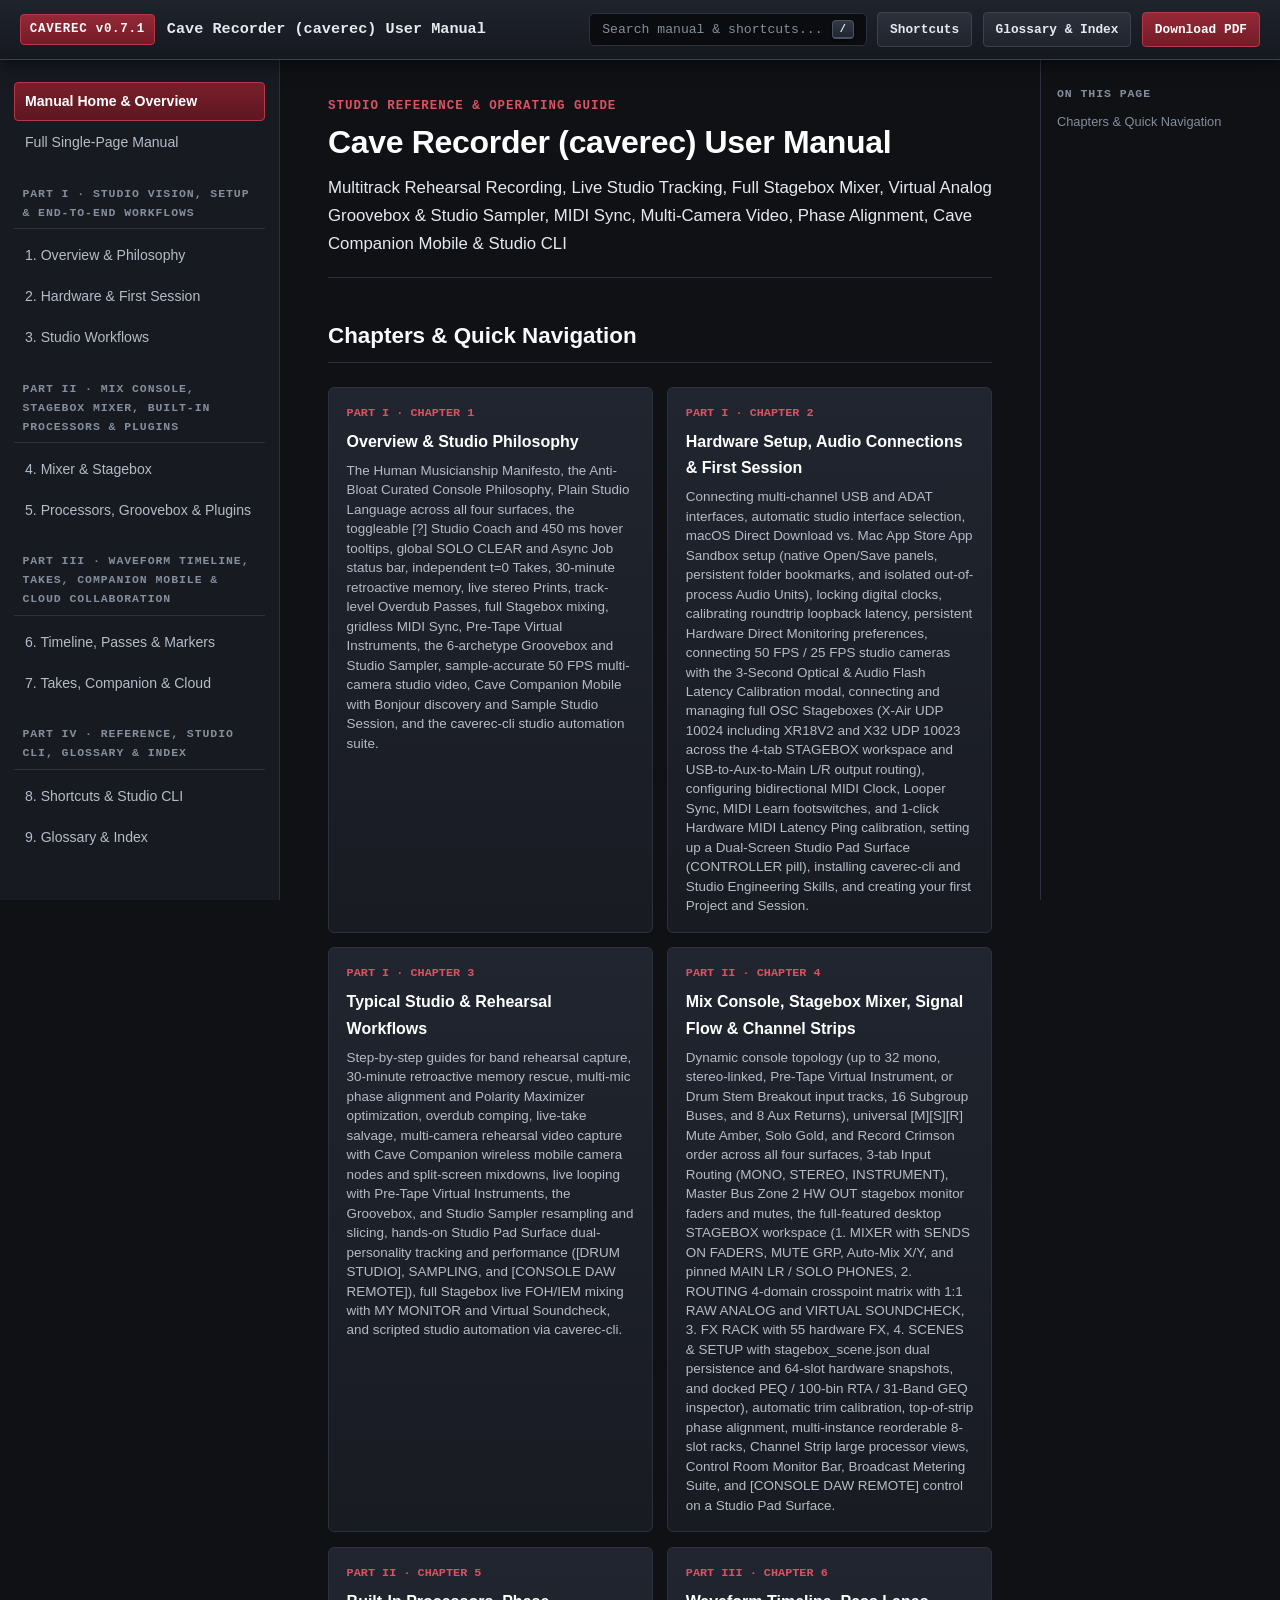
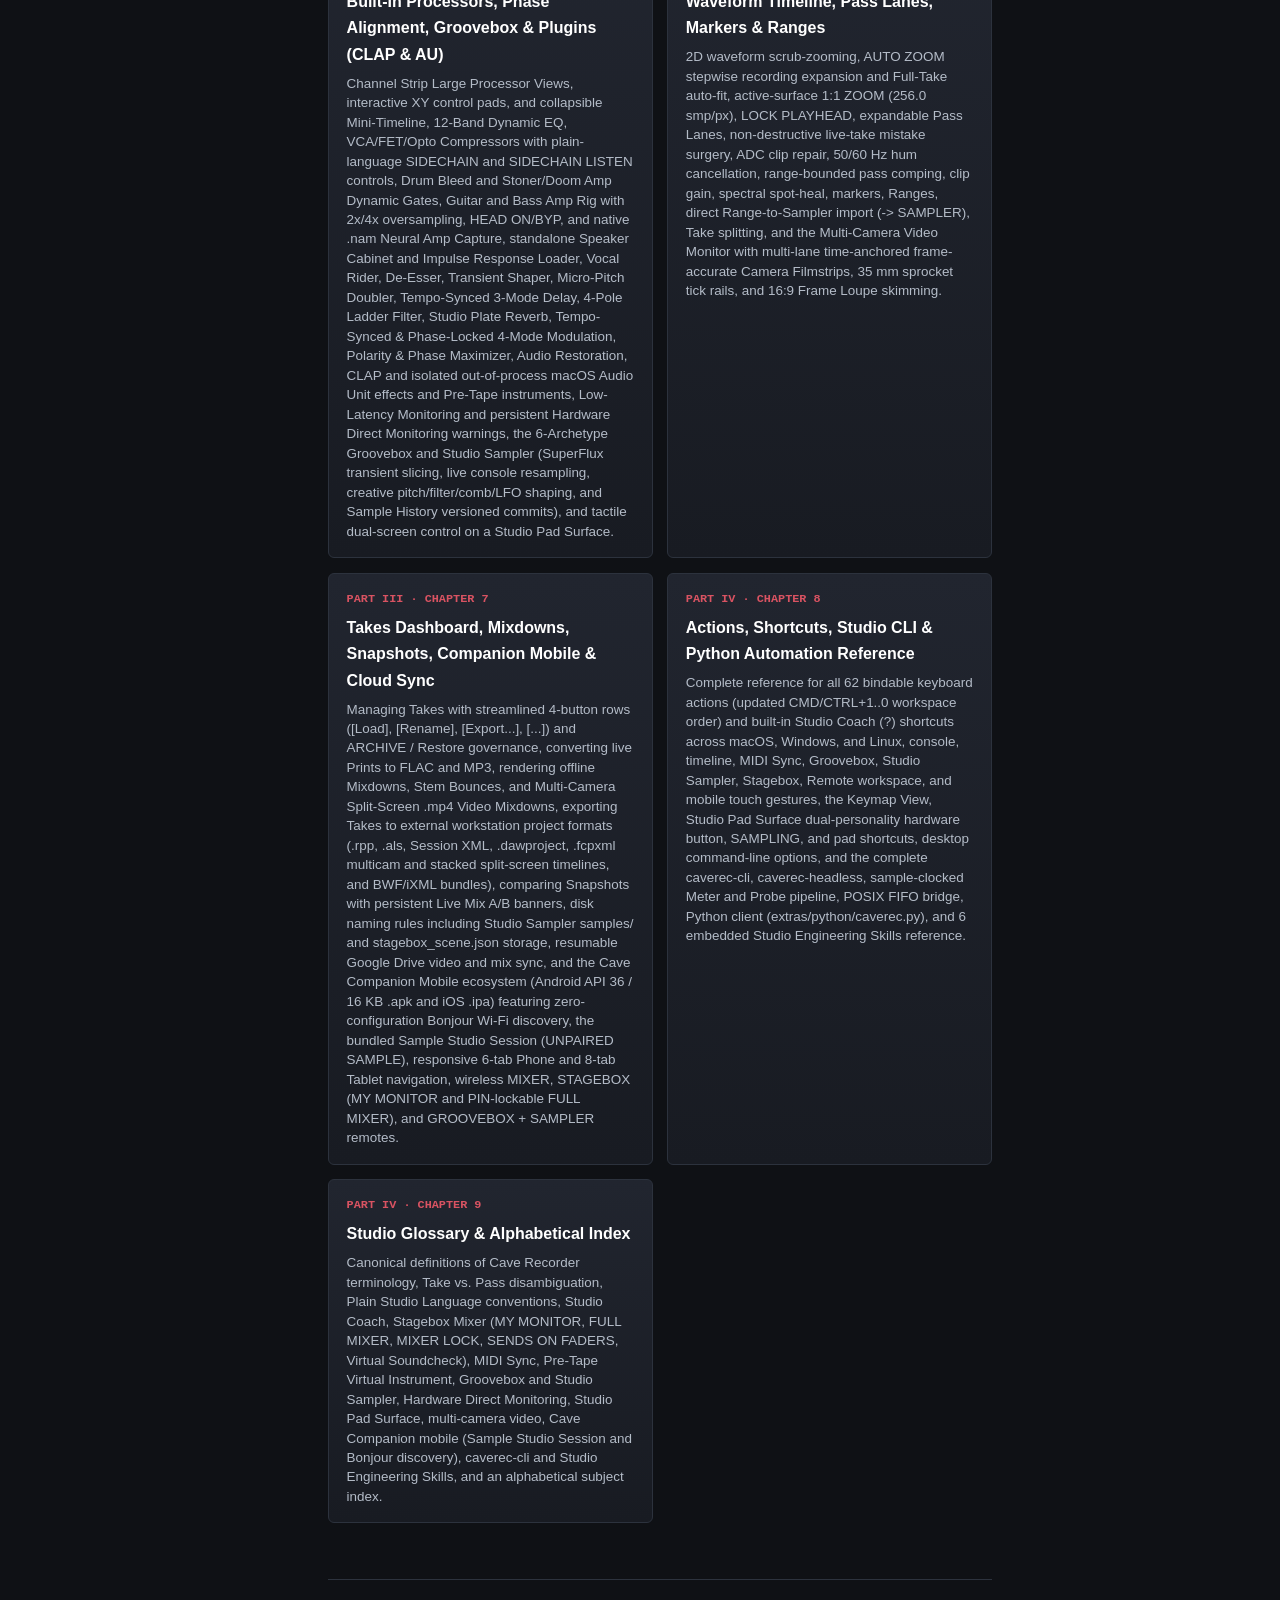
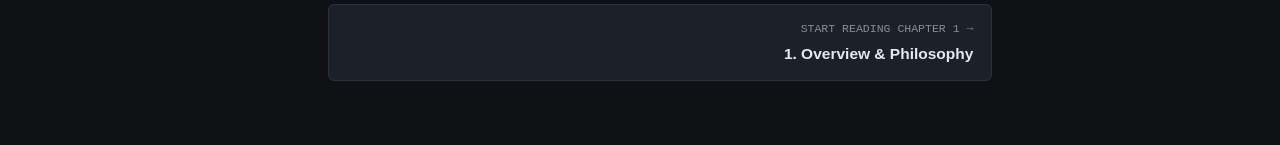
==== commit 58eea12d: "docs(site): publish v0.7.1 website and User Manual" ====
--- a/manual/index.html
+++ b/manual/index.html
@@ -9,7 +9,7 @@
 <body>
   <header class="top-deck">
     <div class="brand-cluster">
-      <a class="brand-badge" href="index.html">CAVEREC v0.7.0</a>
+      <a class="brand-badge" href="index.html">CAVEREC v0.7.1</a>
       <a class="brand-title" href="index.html">Cave Recorder (caverec) User Manual</a>
     </div>
     <div class="deck-actions">
@@ -136,7 +136,7 @@
     "title": "1.3.2 Top Deck Row 2: Workspace Tabs, Async Jobs, Connected Gear & Latency",
     "href": "01-overview-and-philosophy.html#1-3-2-top-deck-row-2-workspace-tabs-async-jobs-connected-gear-latency",
     "snippet": "The second row of the Top Deck (32 px) provides fixed-width navigation across Cave Recorder's primary workspace tabs (CMD/CTRL + 1..7) on the left, live background job progress (⟳ ...",
-    "body": "The second row of the Top Deck (32 px) provides fixed-width navigation across Cave Recorder's primary workspace tabs (CMD/CTRL + 1..7) on the left, live background job progress (⟳ EXPORT 64% ×) in the center-right whenever an offline render, plugin scan, cloud transfer, or sampler bounce is running, and connected hardware/companion gear pills (● STAGEBOX, ● REMOTE, ● CONTROLLER, ● MIDI, ● CAMERA) plus latency controls on the right: TIMELINE CMD + 1 (macOS) / CTRL + 1 (Win/Linux) Multi-track 2D zoomable waveform editor, expandable Pass Lanes for overdub comping, marker flags, loop ranges, direct Range-to-Sampler import, Take splitting, and the Multi-Camera Video Monitor. Detailed in Chapter 6: Waveform Timeline, Pass Lanes, Markers & Ranges. MIXER CMD + 2 (macOS) / CTRL + 2 (Win/Linux) Full studio mixing console with Upper Inspector Wells, up to 32 input strips (physical mics, Pre-Tape Virtual Instruments, or Drum Stem Breakouts), Subgroup Buses, Aux Returns, and the pinned Master Bus. Default landing tab for new 0-Take sessions. Detailed in Chapter 4: Mix Console, Stagebox Mixer, Signal Flow & Channel Strips. CHANNEL STRIP CMD + 3 (macOS) / CTRL + 3 (Win/Linux) Dedicated full-screen channel and Subgroup Bus workbench with expanded 12-band EQ, Dual-Trace RTA, VCA/FET/Opto Compressor, Gate, Tape Saturation, Large Processor Views, and hosted CLAP / Audio Unit plugin editors. Detailed in Chapter 5: Built-In Processors, Phase Alignment, Groovebox & Plugins (CLAP & AU). MARKERS CMD + 4 (macOS) / CTRL + 4 (Win/Linux) Sortable tabular manager for all Take markers (M001..) and loop/export ranges (R001..), with inline click-to-rename, playhead jump (GO TO), and range-to-Take extraction (NEW TAKE). Detailed in Chapter 6: Waveform Timeline, Pass Lanes, Markers & Ranges. TAKES CMD + 5 (macOS) / CTRL + 5 (Win/Linux) Session dashboard containing the Takes Catalog with clean 4-button rows ([Load], [Rename], [Export…], [⋯]), one-click FLAC and MP3 Print conversion, offline Mixdown and Stem Bounce rendering, undo history, Snapshots, Live Mix A/B comparison, and Cloud Sync controls. Detailed in Chapter 7: Takes Dashboard, Mixdowns, Snapshots, Companion Mobile & Cloud Sync. GROOVEBOX CMD + 6 (macOS) / CTRL + 6 (Win/Linux) Native 6-archetype Virtual Analog Groovebox & Studio Sampler (4 coupled drum voices, the monophonic ANALOG BASS synthesizer, and the STUDIO SAMPLER voice across SEQUENCER, SYNTH & SCOPE, SAMPLER, and ARRANGER sub-views) with SuperFlux noise-robust transient slicing, live console resampling, triggered log-time Storage-CRT scope, Master Glue Bus, and individual voice console stem breakouts. Detailed in Section 5.9 in Chapter 5. PLUGINS CMD + 7 (macOS) / CTRL + 7 (Win/Linux) Dedicated Plugin Manager & Indexed Catalog covering Effects and Pre-Tape Instruments (ALL | EFFECTS | INSTRUMENTS), out-of-process directory scanning (RESCAN DIRECTORIES), and missing Ghost Slot relinking (Locate…). Direct downloads host both .clap and macOS Audio Unit plugins, while the Mac App Store edition hosts isolated out-of-process Audio Units exclusively. Detailed in Section 5.7 in Chapter 5. ● STAGEBOX CMD + 9 (macOS) / CTRL + 9 (Win/Linux) Toggles the full-featured STAGEBOX workspace (1. MIXER, 2. ROUTING, 3. FX RACK, 4. SCENES & SETUP) for X-Air OSC (UDP 10024, including XR18V2) and X32 OSC (UDP 10023) hardware mixers, SENDS ON FADERS, 4-domain crosspoint routing, 55-FX hardware rack, 31-Band GEQ, 100-bin RTA, dual scene sync (stagebox_scene.json), and USB -> Aux -> Main L/R output routing. Detailed in Section 2.6 in Chapter 2 and Section 4.6 in Chapter 4. ● REMOTE CMD + 0 (macOS) / CTRL + 0 (Win/Linux) Live status and attention pill (Dim = idle, Emerald = paired companions online, Gold = pending PAIR REQ approval) toggling the Cave Companion wireless pairing, Bonjour discovery, QR/PIN, 1-tap Wi-Fi approval, and device role workspace. Detailed in Section 7.6 in Chapter 7. ● CONTROLLER Mouse Click (SHIFT + CHANNEL on hardware) Displays Dual-Screen Pad Controller connection status and active hardware personality ([DRUM STUDIO] vs. [CONSOLE DAW REMOTE]). Click to toggle personality, or open AUDIO SETTINGS directly when a USB driver or Mac App Store sandbox notice is active. ● MIDI Mouse Click Opens the MIDI Sync & Hardware Calibration modal (4-tap count-in, gridless floor-looper capture, MIDI LEARN footswitches, and 1-click Hardware Latency Ping) with live LED color feedback (Dim = free time, Gold = armed, Crimson = count-in, Emerald = locked). Detailed in Section 2.7 in Chapter 2. ● CAMERA Mouse Click Unified multi-camera video status and setup pill (Dim = idle/uncalibrated, Emerald = calibrated, Gold = live camera preview, Crimson = camera recording). Opens studio video setup and the 3-Second Optical & Acoustic Camera Latency Calibration modal. Detailed in Section 2.5 in Chapter 2. LATENCY 0.0 ms Mouse Click (Bindable in KEYMAP) Opens the Latency & Plugin Delay Compensation (PDC) Transparency Breakdown popover showing per-track and per-bus sample compensation, roundtrip I/O offsets, and the persistent HW DIRECT MON (Hardware Direct Monitoring) toggle. LOW-LATENCY Mouse Click Bypasses high-latency lookahead or external plugins on record-armed monitoring paths during overdubbing so musicians hear zero-lag foldback. Whenever a shared cloud session is opened while locked on another studio computer, or whenever you audition a historical Snapshot, Cave Recorder docks a persistent 28 px safety banner directly beneath the Top Deck across all workspace tabs (READ-ONLY PREVIEW (Locked by <Machine>) with [Save Local Copy…] and [Take Lock], or AUDITIONING SNAP NNN with [A/B Live Mix] and [Return to Live Mix]). You can move freely between MIXER, TIMELINE, and CHANNEL STRIP without ever losing sight of your live session state."
+    "body": "The second row of the Top Deck (32 px) provides fixed-width navigation across Cave Recorder's primary workspace tabs (CMD/CTRL + 1..7) on the left, live background job progress (⟳ EXPORT 64% ×) in the center-right whenever an offline render, plugin scan, cloud transfer, or sampler bounce is running, and connected hardware/companion gear pills (● STAGEBOX, ● REMOTE, ● CONTROLLER, ● MIDI, ● CAMERA) plus latency controls on the right: TIMELINE CMD + 1 (macOS) / CTRL + 1 (Win/Linux) Multi-track 2D zoomable waveform editor, expandable Pass Lanes for overdub comping, marker flags, loop ranges, direct Range-to-Sampler import, Take splitting, and the Multi-Camera Video Monitor. Detailed in Chapter 6: Waveform Timeline, Pass Lanes, Markers & Ranges. MIXER CMD + 2 (macOS) / CTRL + 2 (Win/Linux) Full studio mixing console with Upper Inspector Wells, up to 32 input strips (physical mics, Pre-Tape Virtual Instruments, or Drum Stem Breakouts), Subgroup Buses, Aux Returns, and the pinned Master Bus. Default landing tab for new 0-Take sessions. Detailed in Chapter 4: Mix Console, Stagebox Mixer, Signal Flow & Channel Strips. CHANNEL STRIP CMD + 3 (macOS) / CTRL + 3 (Win/Linux) Dedicated full-screen channel and Subgroup Bus workbench with expanded 12-band EQ, Dual-Trace RTA, VCA/FET/Opto Compressor, Gate, Tape Saturation, Large Processor Views, and hosted CLAP / Audio Unit plugin editors. Detailed in Chapter 5: Built-In Processors, Phase Alignment, Groovebox & Plugins (CLAP & AU). MARKERS CMD + 4 (macOS) / CTRL + 4 (Win/Linux) Sortable tabular manager for all Take markers (M001..) and loop/export ranges (R001..), with inline click-to-rename, playhead jump (GO TO), and range-to-Take extraction (NEW TAKE). Detailed in Chapter 6: Waveform Timeline, Pass Lanes, Markers & Ranges. TAKES CMD + 5 (macOS) / CTRL + 5 (Win/Linux) Session dashboard containing the Takes Catalog with clean 4-button rows ([Load], [Rename], [Export…], [⋯]), one-click FLAC and MP3 Print conversion, offline Mixdown and Stem Bounce rendering, undo history, Snapshots, Live Mix A/B comparison, and Cloud Sync controls. Detailed in Chapter 7: Takes Dashboard, Mixdowns, Snapshots, Companion Mobile & Cloud Sync. GROOVEBOX CMD + 6 (macOS) / CTRL + 6 (Win/Linux) Native 6-archetype Virtual Analog Groovebox & Studio Sampler (4 coupled drum voices, the monophonic ANALOG BASS synthesizer, and the STUDIO SAMPLER voice across SEQUENCER, SYNTH & SCOPE, SAMPLER, and ARRANGER sub-views) with SuperFlux noise-robust transient slicing, live console resampling, triggered log-time Storage-CRT scope, Master Glue Bus, and individual voice console stem breakouts. Detailed in Section 5.9 in Chapter 5. PLUGINS CMD + 7 (macOS) / CTRL + 7 (Win/Linux) Dedicated Plugin Manager & Indexed Catalog covering Effects and Pre-Tape Instruments (ALL | EFFECTS | INSTRUMENTS), out-of-process directory scanning (RESCAN DIRECTORIES), and missing Ghost Slot relinking (Locate…). Direct downloads host both .clap and macOS Audio Unit plugins, while the Mac App Store edition hosts isolated out-of-process Audio Units exclusively. Detailed in Section 5.7 in Chapter 5. ● STAGEBOX CMD + 9 (macOS) / CTRL + 9 (Win/Linux) Toggles the full-featured STAGEBOX workspace (1. MIXER, 2. ROUTING, 3. FX RACK, 4. SCENES & SETUP) for X-Air OSC (UDP 10024, including XR18V2) and X32 OSC (UDP 10023) hardware mixers, SENDS ON FADERS, 4-domain crosspoint routing, 55-FX hardware rack, 31-Band GEQ, 100-bin RTA, dual scene sync (stagebox_scene.json), and USB -> Aux -> Main L/R output routing. Detailed in Section 2.6 in Chapter 2 and Section 4.6 in Chapter 4. ● REMOTE CMD + 0 (macOS) / CTRL + 0 (Win/Linux) Live status and attention pill (Dim = idle, Emerald = paired companions online, Gold = pending PAIR REQ approval) toggling the Cave Companion wireless pairing, Bonjour discovery, QR/PIN, 1-tap Wi-Fi approval, and device role workspace. Detailed in Section 7.6 in Chapter 7. ● CONTROLLER Mouse Click (SHIFT + CHANNEL on hardware) Displays Dual-Screen Pad Controller connection status and active hardware personality ([DRUM STUDIO] vs. [CONSOLE DAW REMOTE]). Click to toggle personality, or open AUDIO SETTINGS directly when a USB driver or Mac App Store sandbox notice is active. ● MIDI Mouse Click Opens the MIDI Sync & Hardware Calibration modal (4-tap count-in, gridless floor-looper capture, MIDI LEARN footswitches, and 1-click Hardware Latency Ping) with live LED color feedback (Dim = free time, Gold = armed, Crimson = count-in, Emerald = locked). Detailed in Section 2.7 in Chapter 2. ● CAMERA Mouse Click Unified multi-camera video status and setup pill (Dim = idle/uncalibrated, Emerald = calibrated, Gold = live camera preview, Crimson = camera recording). Opens studio video setup and the 3-Second Optical & Acoustic Camera Latency Calibration modal. Detailed in Section 2.5 in Chapter 2. LATENCY 0.0 ms Mouse Click (Bindable in KEYMAP) Opens the Latency & Plugin Delay Compensation (PDC) Transparency Breakdown popover showing per-track and per-bus sample compensation, roundtrip I/O offsets, and the persistent HW DIRECT MON (Hardware Direct Monitoring) toggle. LOW-LATENCY Mouse Click Bypasses high-latency lookahead or external plugins on record-armed monitoring paths during overdubbing so musicians hear zero-lag foldback. Whenever a shared cloud session is opened while locked on another studio computer, or whenever you audition a historical Snapshot, Cave Recorder docks a persistent 28 px safety banner directly beneath the Top Deck across all workspace tabs (READ-ONLY PREVIEW (Locked by <Machine>) with [Save Local Copy…] and [Take Lock], or AUDITIONING SNAP NNN with [A/B Live Mix] and [Return to Live Mix]). You can move freely between MIXER, TIMELINE, and CHANNEL STRIP without ever losing sight of your live session state. Heavy studio operations (timeline audio repair, hum cancellation, spectral spot-healing, Take splitting, offline exports, Studio Sampler bank loading, third-party plugin scanning and reloading, and Project or Cloud Sync transfers) run asynchronously off the 60 Hz interface thread on both Desktop and Cave Companion mobile so console meters, faders, and live transport controls remain fluid throughout. Automatic session-switch safety guards discard stale background results cleanly whenever you load a different Take or Session mid-operation, and transactional file writes roll back automatically on disk or network interruption so active Sessions stay intact. During sustained multi-hour sessions, real-time audio underrun tracking, background voice and memory reclamation off the live audio path, and a non-blocking USB controller helper transport keep playback and recording glitch-free."
   },
   {
     "chapter": "1: Overview & Studio Philosophy",
@@ -212,8 +212,8 @@
     "chapter": "2: Hardware Setup, Audio Connections & First Session",
     "title": "2.1.4 First-Launch Setup on macOS (Direct Download vs. Mac App Store Edition)",
     "href": "02-hardware-setup-and-first-session.html#2-1-4-first-launch-setup-on-macos-direct-download-vs-mac-app-store-edition",
-    "snippet": "Cave Recorder is distributed on macOS in two official editions: Direct Download Edition (caverec-v0.7.0-macos-arm64.zip / Cave Recorder.app): Signed and notarized with an Apple Dev...",
-    "body": "Cave Recorder is distributed on macOS in two official editions: Direct Download Edition (caverec-v0.7.0-macos-arm64.zip / Cave Recorder.app): Signed and notarized with an Apple Developer ID certificate for CoreAudio multi-channel audio input, multi-camera studio video capture, local Wi-Fi companion and Bonjour discovery, Google Drive cloud sync, both .clap and macOS Audio Unit (AU) plugins, the standalone encdr-daemon Dual-Screen Pad Controller helper, and bundled caverec-cli / caverec-headless automation tools. Mac App Store Edition (Cave Recorder, macOS App Sandbox): Installed directly from the Mac App Store under Apple's App Sandbox security model with three user-facing differences: Native macOS Open/Save Panels & Persistent Folder Bookmarks: Selecting a custom Session Library Root or opening external Session folders uses native macOS Open and Save panels and stores persistent App-Scoped Security-Scoped Bookmarks so your chosen studio drives stay accessible automatically across launches. By default, the Mac App Store edition places its initial Library Root inside its writable app container (~/Library/Containers/com.caverec.daw/Data/Music/caverec). Isolated Out-of-Process Audio Units Exclusively: All macOS Audio Unit effects (aufx), instruments (aumu), and MIDI effects (aumf) are hosted in isolated out-of-process system host processes so a misbehaving third-party plugin can never crash your live recording. Because App Sandbox restricts loading arbitrary unsigned dynamic libraries outside system Audio Unit hosts, the Mac App Store edition hides .clap plugin controls in PLUGINS and hosts macOS Audio Units exclusively. External USB Pad Helper & CLI Binaries: External USB helper executables (encdr-daemon) and bundled CLI binaries are omitted from the sandboxed Mac App Store package. Direct downloads from caverec.app include full Dual-Screen Pad Controller support and bundled caverec-cli / caverec-headless tools, while a running Mac App Store app still accepts loopback 127.0.0.1 connections from an externally installed caverec-cli. Ad-Hoc Signed Local Builds (Gatekeeper Quarantine Clearance): When opening an un-notarized ad-hoc build downloaded from a web browser on macOS for the first time, macOS Gatekeeper places a quarantine flag on the bundle. Clear it via System Settings -> Privacy & Security -> Open Anyway, or run xattr -cr \"/Applications/Cave Recorder.app\" in Terminal, then launch Cave Recorder.app and click Allow when macOS prompts for microphone and audio interface access. Camera access is optional and is requested lazily only when you explicitly open or arm a local camera inside ● CAMERA."
+    "snippet": "Cave Recorder is distributed on macOS in two official editions: Direct Download Edition (caverec-v0.7.1-macos-arm64.zip / Cave Recorder.app): Signed and notarized with an Apple Dev...",
+    "body": "Cave Recorder is distributed on macOS in two official editions: Direct Download Edition (caverec-v0.7.1-macos-arm64.zip / Cave Recorder.app): Signed and notarized with an Apple Developer ID certificate for CoreAudio multi-channel audio input, multi-camera studio video capture, local Wi-Fi companion and Bonjour discovery, Google Drive cloud sync, both .clap and macOS Audio Unit (AU) plugins, the standalone encdr-daemon Dual-Screen Pad Controller helper, and bundled caverec-cli / caverec-headless automation tools. Mac App Store Edition (Cave Recorder, macOS App Sandbox): Installed directly from the Mac App Store under Apple's App Sandbox security model with three user-facing differences: Native macOS Open/Save Panels & Persistent Folder Bookmarks: Selecting a custom Session Library Root or opening external Session folders uses native macOS Open and Save panels and stores persistent App-Scoped Security-Scoped Bookmarks so your chosen studio drives stay accessible automatically across launches. By default, the Mac App Store edition places its initial Library Root inside its writable app container (~/Library/Containers/com.caverec.daw/Data/Music/caverec). Isolated Out-of-Process Audio Units Exclusively: All macOS Audio Unit effects (aufx), instruments (aumu), and MIDI effects (aumf) are hosted in isolated out-of-process system host processes so a misbehaving third-party plugin can never crash your live recording. Because App Sandbox restricts loading arbitrary unsigned dynamic libraries outside system Audio Unit hosts, the Mac App Store edition hides .clap plugin controls in PLUGINS and hosts macOS Audio Units exclusively. External USB Pad Helper & CLI Binaries: External USB helper executables (encdr-daemon) and bundled CLI binaries are omitted from the sandboxed Mac App Store package. Direct downloads from caverec.app include full Dual-Screen Pad Controller support and bundled caverec-cli / caverec-headless tools, while a running Mac App Store app still accepts loopback 127.0.0.1 connections from an externally installed caverec-cli. Ad-Hoc Signed Local Builds (Gatekeeper Quarantine Clearance): When opening an un-notarized ad-hoc build downloaded from a web browser on macOS for the first time, macOS Gatekeeper places a quarantine flag on the bundle. Clear it via System Settings -> Privacy & Security -> Open Anyway, or run xattr -cr \"/Applications/Cave Recorder.app\" in Terminal, then launch Cave Recorder.app and click Allow when macOS prompts for microphone and audio interface access. Camera access is optional and is requested lazily only when you explicitly open or arm a local camera inside ● CAMERA."
   },
   {
     "chapter": "2: Hardware Setup, Audio Connections & First Session",
@@ -381,7 +381,7 @@
     "title": "2.8.2 Standalone Helper Distribution & Operating System Setup",
     "href": "02-hardware-setup-and-first-session.html#2-8-2-standalone-helper-distribution-operating-system-setup",
     "snippet": "Cave Recorder communicates with the USB controller through a lightweight standalone helper (extras/encdr-daemon/encdr-daemon) packaged alongside the direct desktop release outside ...",
-    "body": "Cave Recorder communicates with the USB controller through a lightweight standalone helper (extras/encdr-daemon/encdr-daemon) packaged alongside the direct desktop release outside Cave Recorder.app/Contents/. Cave Recorder launches and supervises this helper automatically on startup (or you can point the CAVEREC_ENCDR_DAEMON_BIN environment variable to a custom build). macOS (Direct Distribution): Plug in the controller over USB and launch Cave Recorder. If a third-party background USB agent (NIHardwareAgent or NIHostIntegrationAgent) holds exclusive access to the display interface, Cave Recorder flags a red LED on ● CONTROLLER and reports the exact remediation banner inside AUDIO SETTINGS. Quit or unload the conflicting agent and reconnect the USB cable. macOS (Mac App Store Edition): Because Mac App Store sandboxing prohibits launching external USB helper binaries, the Studio Pad Surface helper is intentionally disabled in the Mac App Store edition. Use the direct macOS distribution release for Dual-Screen Pad Controller support. Linux (udev Permissions): Copy the bundled extras/encdr-daemon/60-encdr-maschine.rules file into /etc/udev/rules.d/ so your active desktop user receives non-root USB and HID access (uaccess), then reload rules using the commands below. Windows (WinUSB Display Interface): Keep USB Interface 0 on the standard Windows HID driver for pads and buttons, and bind USB Interface 1 (bulk display output) to the WinUSB driver. If Interface 1 is unbound, Cave Recorder lights the Top Deck pill LED red and shows step-by-step WinUSB guidance inside AUDIO SETTINGS."
+    "body": "Cave Recorder communicates with the USB controller through a lightweight standalone helper (extras/encdr-daemon/encdr-daemon) packaged alongside the direct desktop release outside Cave Recorder.app/Contents/. Cave Recorder launches and supervises this helper automatically on startup (or you can point the CAVEREC_ENCDR_DAEMON_BIN environment variable to a custom build). Pad strikes, rotary encoder turns, LED feedback, and dual-screen 480×272 display frames stream across a non-blocking real-time controller transport so sustained live performance never stalls the audio engine or the 60 Hz console display. macOS (Direct Distribution): Plug in the controller over USB and launch Cave Recorder. If a third-party background USB agent (NIHardwareAgent or NIHostIntegrationAgent) holds exclusive access to the display interface, Cave Recorder flags a red LED on ● CONTROLLER and reports the exact remediation banner inside AUDIO SETTINGS. Quit or unload the conflicting agent and reconnect the USB cable. macOS (Mac App Store Edition): Because Mac App Store sandboxing prohibits launching external USB helper binaries, the Studio Pad Surface helper is intentionally disabled in the Mac App Store edition. Use the direct macOS distribution release for Dual-Screen Pad Controller support. Linux (udev Permissions): Copy the bundled extras/encdr-daemon/60-encdr-maschine.rules file into /etc/udev/rules.d/ so your active desktop user receives non-root USB and HID access (uaccess), then reload rules using the commands below. Windows (WinUSB Display Interface): Keep USB Interface 0 on the standard Windows HID driver for pads and buttons, and bind USB Interface 1 (bulk display output) to the WinUSB driver. If Interface 1 is unbound, Cave Recorder lights the Top Deck pill LED red and shows step-by-step WinUSB guidance inside AUDIO SETTINGS."
   },
   {
     "chapter": "2: Hardware Setup, Audio Connections & First Session",
@@ -969,7 +969,7 @@
     "title": "5.7.2 Indexing & Managing Plugins in the PLUGINS Workspace View (CMD/CTRL + 7)",
     "href": "05-processors-phase-and-plugins.html#5-7-2-indexing-managing-plugins-in-the-plugins-workspace-view-cmd-ctrl-7",
     "snippet": "Pressing CMD + 7 on macOS (CTRL + 7 on Windows and Linux) or clicking PLUGINS in Row 2 of the Top Transport Deck opens the dedicated PLUGIN MANAGER & INDEXED CATALOG workspace view...",
-    "body": "Pressing CMD + 7 on macOS (CTRL + 7 on Windows and Linux) or clicking PLUGINS in Row 2 of the Top Transport Deck opens the dedicated PLUGIN MANAGER & INDEXED CATALOG workspace view. Header Telemetry, KIND Filter (ALL | EFFECTS | INSTRUMENTS) & Guided Discovery Actions: Live Status Telemetry Pill: Reports INDEXED: N | READY: N | MISSING: N | ERRORS: N | IN USE: N at the top of the panel (illuminated emerald when all indexed plugins are ready, or amber when any entry is missing or failed to probe). 3-Way Kind Filter (KIND: ALL | EFFECTS | INSTRUMENTS): Isolates rack insert effects (EFFECTS), Pre-Tape Virtual Instruments (INSTRUMENTS, showing both CLAP instruments and macOS Audio Unit 'aumu' Music Devices), or the full catalog (ALL), alongside live counts (INSTRUMENTS: N | EFFECTS: N). RESCAN DIRECTORIES (Non-Blocking Out-of-Process Scanning): Walks all standard OS .clap directories and configured custom search folders using an incremental modification-time check and probes newly added or updated .clap bundles and macOS 'aufx', 'aumf', and 'aumu' Audio Unit components asynchronously in an isolated background worker process. Faulty or incompatible third-party plugin bundles can never freeze the user interface or crash your active console session. Upon completion, an inline status banner summarizes SCAN COMPLETE: N DIR(S) WALKED | N BUNDLE(S) DISCOVERED (N PROBED, N CACHED) | N READY, N MISSING, N ERROR(S). + ADD SEARCH FOLDER...: Opens a folder selection dialog (with an inline text-path fallback modal on headless systems) to register an additional .clap directory. Each custom folder appears in the search paths strip below the header as a recessed pill with an X button to remove the folder and prune its unreferenced entries. + ADD .CLAP FILE...: Prompts you to select and probe an individual .clap bundle file asynchronously in the isolated background scanner without adding its entire parent directory. Searching, Filtering & Sorting the 8-Column Catalog Table: Live Search (Search plugins...): Filters the catalog in real time across plugin name, vendor, reverse-URI or au. plugin ID, version, description, primary category (EQ, Compressor, Limiter, Gate / Expander, De-Esser, Transient, Reverb, Delay, Chorus, Flanger, Phaser, Saturation, Filter, Mastering, Analyzer, Restoration, Utility, Music Effect), feature tags, bundle path, status (ready, missing, error), and Audio Unit format tags (audio unit, audio-unit, auv2, auv3). Quick-Filter Pills: Isolate ALL, AVAILABLE ([READY] plugins only), CLAP (.clap bundles only), AUDIO UNIT (macOS AUv2/AUv3 effects only), MISSING / NEEDS RESOLUTION (! MISSING and X ERROR rows), or IN USE IN SESSION (plugins currently assigned to one or more rack slots in the loaded session). Sortable Columns & Hover Expansion: Click any of the seven sortable column headers (STATUS, NAME, VENDOR, CATEGORY, VERSION, PLUGIN ID, PATH) to sort ascending or descending. Dwelling the mouse pointer over any truncated cell or folder pill for 180 ms expands the full identifier, path, or error reason in place. Per-Row Status Badges & Recovery Actions (ACTIONS Column): [READY] (Emerald): The .clap bundle or macOS Audio Unit is verified and ready to load into any rack slot. Plugins active in the current session display an emerald [IN USE xN] badge next to their name showing how many rack slots reference that plugin. ! MISSING (Amber) & X ERROR (Crimson): Indicates a .clap bundle that was moved or renamed on disk (Missing on disk (click LOCATE)), a macOS Audio Unit that is not currently registered (Missing Audio Unit (click RESCAN)), or a bundle that failed factory validation (with the diagnostic reason shown beneath the plugin name). LOCATE..., RESCAN & REMOVE: Click LOCATE... to point Cave Recorder to a moved .clap bundle on disk (verifying that the selected bundle exports the expected plugin_id and immediately relinking any Ghost Slots in the active session), click RESCAN to re-probe that specific plugin entry, or click REMOVE to delete the entry from clap_plugin_index.json."
+    "body": "Pressing CMD + 7 on macOS (CTRL + 7 on Windows and Linux) or clicking PLUGINS in Row 2 of the Top Transport Deck opens the dedicated PLUGIN MANAGER & INDEXED CATALOG workspace view. Header Telemetry, KIND Filter (ALL | EFFECTS | INSTRUMENTS) & Guided Discovery Actions: Live Status Telemetry Pill: Reports INDEXED: N | READY: N | MISSING: N | ERRORS: N | IN USE: N at the top of the panel (illuminated emerald when all indexed plugins are ready, or amber when any entry is missing or failed to probe). 3-Way Kind Filter (KIND: ALL | EFFECTS | INSTRUMENTS): Isolates rack insert effects (EFFECTS), Pre-Tape Virtual Instruments (INSTRUMENTS, showing both CLAP instruments and macOS Audio Unit 'aumu' Music Devices), or the full catalog (ALL), alongside live counts (INSTRUMENTS: N | EFFECTS: N). RESCAN DIRECTORIES (Non-Blocking Out-of-Process Scanning): Walks all standard OS .clap directories and configured custom search folders using an incremental modification-time check and probes newly added or updated .clap bundles and macOS 'aufx', 'aumf', and 'aumu' Audio Unit components asynchronously in an isolated background worker process. Faulty or incompatible third-party plugin bundles can never freeze the 60 Hz user interface or crash your active console session, and plugin reloads automatically guard against mid-operation session switches so stale results never overwrite a newly opened Session. Upon completion, an inline status banner summarizes SCAN COMPLETE: N DIR(S) WALKED | N BUNDLE(S) DISCOVERED (N PROBED, N CACHED) | N READY, N MISSING, N ERROR(S). + ADD SEARCH FOLDER...: Opens a folder selection dialog (with an inline text-path fallback modal on headless systems) to register an additional .clap directory. Each custom folder appears in the search paths strip below the header as a recessed pill with an X button to remove the folder and prune its unreferenced entries. + ADD .CLAP FILE...: Prompts you to select and probe an individual .clap bundle file asynchronously in the isolated background scanner without adding its entire parent directory. Searching, Filtering & Sorting the 8-Column Catalog Table: Live Search (Search plugins...): Filters the catalog in real time across plugin name, vendor, reverse-URI or au. plugin ID, version, description, primary category (EQ, Compressor, Limiter, Gate / Expander, De-Esser, Transient, Reverb, Delay, Chorus, Flanger, Phaser, Saturation, Filter, Mastering, Analyzer, Restoration, Utility, Music Effect), feature tags, bundle path, status (ready, missing, error), and Audio Unit format tags (audio unit, audio-unit, auv2, auv3). Quick-Filter Pills: Isolate ALL, AVAILABLE ([READY] plugins only), CLAP (.clap bundles only), AUDIO UNIT (macOS AUv2/AUv3 effects only), MISSING / NEEDS RESOLUTION (! MISSING and X ERROR rows), or IN USE IN SESSION (plugins currently assigned to one or more rack slots in the loaded session). Sortable Columns & Hover Expansion: Click any of the seven sortable column headers (STATUS, NAME, VENDOR, CATEGORY, VERSION, PLUGIN ID, PATH) to sort ascending or descending. Dwelling the mouse pointer over any truncated cell or folder pill for 180 ms expands the full identifier, path, or error reason in place. Per-Row Status Badges & Recovery Actions (ACTIONS Column): [READY] (Emerald): The .clap bundle or macOS Audio Unit is verified and ready to load into any rack slot. Plugins active in the current session display an emerald [IN USE xN] badge next to their name showing how many rack slots reference that plugin. ! MISSING (Amber) & X ERROR (Crimson): Indicates a .clap bundle that was moved or renamed on disk (Missing on disk (click LOCATE)), a macOS Audio Unit that is not currently registered (Missing Audio Unit (click RESCAN)), or a bundle that failed factory validation (with the diagnostic reason shown beneath the plugin name). LOCATE..., RESCAN & REMOVE: Click LOCATE... to point Cave Recorder to a moved .clap bundle on disk (verifying that the selected bundle exports the expected plugin_id and immediately relinking any Ghost Slots in the active session), click RESCAN to re-probe that specific plugin entry, or click REMOVE to delete the entry from clap_plugin_index.json."
   },
   {
     "chapter": "5: Built-In Processors, Phase Alignment, Groovebox & Plugins (CLAP & AU)",
@@ -1046,7 +1046,7 @@
     "title": "5.9.5 Studio Sampler Workspace (SAMPLER): SuperFlux Slicing, Live Resampling, Creative Shaping & SAMPLE HISTORY",
     "href": "05-processors-phase-and-plugins.html#5-9-5-studio-sampler-workspace-sampler-slicing-live-resampling-creative-shaping-versioned-history",
     "snippet": "Switch to SAMPLER inside GROOVEBOX (CMD/CTRL + 6), click OPEN IN SAMPLER from SYNTH & SCOPE, or click -> SAMPLER on any selected Range in TIMELINE to open the dedicated Studio Samp...",
-    "body": "Switch to SAMPLER inside GROOVEBOX (CMD/CTRL + 6), click OPEN IN SAMPLER from SYNTH & SCOPE, or click -> SAMPLER on any selected Range in TIMELINE to open the dedicated Studio Sampler workstation. The Studio Sampler lets bands capture spontaneous live rehearsal grooves, guitar chords, or full console submixes directly into playable pads without cluttering song Take timelines. The desktop SAMPLER view is organized into four fixed-height zones with zero layout jitter: Top Source, Asset & SAMPLE HISTORY Bar (IMPORT RANGE, RESAMPLE, LOAD WAV, Sample History (N)…): Step through Groovebox voices (< V01..V16 >) and session sample assets (< Smp001 <label> v01 >), zoom the sample viewport (Z-, Z+, 1:1, or scroll wheel around the cursor), or bring audio into the focused slot via three sources: IMPORT RANGE (DRY PASS | POST-FX): Imports the active Timeline Range (K..L or R001..R016) directly into <SessionFolder>/samples/. DRY PASS extracts the selected track's active Pass Lane in under 20 ms (honoring overdub record offsets and range comp crossfades), while POST-FX runs an offline faster-than-real-time bounce of the selected Track (1..32), Subgroup (1..16), Aux Return (1..8), or Master Bus with pre-roll warmup. RESAMPLE: Jumps straight to live direct-from-mixer recording in the RECORD deck below. LOAD WAV: Imports any external .wav file from disk, replicating it into <SessionFolder>/samples/ (with Broadcast Wave provenance metadata) so the session folder remains completely self-contained for archiving or Google Drive sync. Versioned SAMPLE HISTORY Drawer & Alert Banner (Sample History (N)…): Every destructive bounce creates a new v<VV+1> file in <SessionFolder>/samples/ and archives v<VV> into <SessionFolder>/samples/_history/ so UNDO (CMD/CTRL + Z) and REDO restore prior versions and pre-bounce macro settings losslessly. Prior generations are never silently auto-deleted. Click Sample History (N)… (or use the fixed-height alert strip that appears automatically whenever archived history reaches 10 files or 256 MB) to access Keep Latest 3 (keeps the latest 3 prior versions per active sample and purges older generations), Empty Trash… (purges all archived sample files), and HIDE. Center Waveform & 180 px Split Zero-Crossing Zoom Lens: Displays the sample waveform with live playhead hairline, Start/End markers, S01..S64 slice flags, and the live transient novelty/threshold trace when SLICE is in TRANSIENT mode. Drag markers horizontally (hold SHIFT for 0.20x fine precision), click to audition slices, or click directly on the waveform in LIVE PAD mode to drop zero-crossed slice markers. The right-hand 180 px Split Zero-Crossing Zoom Lens magnifies ±96 sample frames around the active Start/End boundary or focused slice (S01..S64) so you can verify exact zero-crossings visually before committing a crop or loop. 4-Mode Sampler Deck (RECORD | EDIT & COMMIT | SLICE | ZONE & LFO): RECORD (Direct-to-Sampler Live Resampling, Zero Take Clutter): Select SRC: (TRACK TRK 01..32, SUBGROUP SUB 01..16, AUX BUS AUX 01..08, MASTER MST PRE unaffected by Control Room DIM/MONO, or ADC IN IN 01-02..17-18), TAP: (PRE-FX, POST-FX default pre-fader so fader rides do not disturb sample gain, or POST-FDR), and TRIG:: THRESHOLD (-60.0 to 0.0 dB, default -36.0 dB): Maintains a continuous 10 ms pre-roll capture so the moment input crosses threshold, recording captures 10 ms prior to the transient with zero clipped attacks. BAR SYNC (1B, 2B, 4B, 8B, 16B, default 4B): Arms for the next downbeat of the Studio Tempo clock and captures an exact bar-quantized loop automatically. MANUAL: Captures immediately from ARM / REC until STOP (up to a 5:00 safety ceiling) with zero extra Take entries in the Session Reel. EDIT & COMMIT (Offline Processing with Reversible Versioned Undo): CROP (FADE IN 0..2000 ms, FADE OUT 0..2000 ms, DC OFF DC-offset removal, ZC SNAP zero-crossing snap), NORM (PEAK -12.0 to -0.1 dB, default -0.3 dB), REVERSE (reversing audio and rebasing slice markers cleanly), and COMMIT FX BOUNCE (renders active Pitch, Filter / Comb, Reso / Fdbk, Grit / Crush, and envelope shaping into v<VV+1> and resets the live macros back to neutral unity in a single undoable step). BPM FIT (1B, 2B, 4B, 8B, TGT BPM 30.0..300.0, PITCH -24.0..+24.0 st, TRANSIENTS, COMMIT STRETCH): Fits a live band snippet (SRC <est> BPM auto-estimated from bar count) to your target Sequencer BPM (0.50x..2.00x) and/or pitch shift independently using a transient-preserving hybrid stretcher that splices ~12 ms attack windows cleanly while phase-locking harmonic sustain. SLICE (Noise-Robust Transient Auto-Slicer, Grid & Live Pad Chop): TRANSIENT: Tuned specifically for unisolated rehearsal rooms, bleeding drum mics, and humming guitar amps. Uses adaptive spectral whitening and moving-median noise floor tracking with live SENSITIVITY (0..100%, default 50%) and MIN SLICE (30..500 ms, default 80 ms) plus onset-foot backtracking and zero-crossing snap (1..64 slices). GRID: Divides the sample into 2, 4, 8, 12, 16, 24, 32, or 64 equal slices. LIVE PAD: Tap unlit pads (or click SLICE HERE / DEL SLICE) while auditioning to drop manual zero-crossed chops on the fly. Dual Apply Targets (Single Undoable Action): Choose CHOKE (OFF, G1..G4), AD-HOC (replaces kit slots 0..K with sliced STUDIO SAMPLER voices) vs. FILL EMPTY (fills only inactive slots), and opt-in +SEQUENCE (default OFF unless the active pattern is empty, laying down micro-nudged linear slice steps in the active pattern only without touching the other 63 patterns). Click APPLY TO KIT to spread up to 16 slices across pads, or APPLY TO TRACK to bind all 1..64 slices to the focused slot in SLICE-LOCK mode (with 1-click LINEAR LOCKS and RANDOM LOCKS pattern P-lock generators). ZONE & LFO (Playback Machines, Bipolar DJ / Comb Filter & Assignable LFO): PLAY: ONE-SHOT (default, obeying percussion gate choke < 100%), GATE HOLD (sustains while held, releasing via Decay / Rel), LOOP FWD (equal-power loop crossfade XFADE 0..50 ms, shrinking Length down to 0.5% turns any transient into a pitched micro-grain oscillator), PING-PONG (alternating forward/reverse loop with turnaround crossfade), and SLICE-LOCK (Start / Slice selects S01..S64 per step). FLT: DJ FILTER (0..48% 2-pole LP, 48..52% flat bypass, 52..100% 2-pole HP) or COMB RES (tuned feedback delay resonator 30 Hz..4,000 Hz with bipolar negative hollow-pipe to positive metallic-string feedback on Reso / Fdbk). Toggle REV for slot-level reverse (overridable per step via step reverse lock), CHRM for chromatic MIDI keyboard playback (ROOT C0..C8 default C4, FINE -50..+50 ct), and configure the per-voice LFO (SINE, TRI, EXP, SAW, S&H, SYNC 4 BAR..1/64 or FREE 0.05..30.0 Hz, RETRIG phase reset, TGT: OFF, PIT, STR, LEN, FLT, RES, GRT, PAN, and bipolar DEPTH -100..+100%). Bottom 2 x 4 Rotary Macro Deck & 4 x 4 Audition / Chop Pad Bank: All 8 standardized macros (Pitch, Start / Slice, Length, Attack, Decay / Rel, Filter / Tune, Reso / Fdbk, Grit / Crush, where Grit / Crush sweeps warm analog preamp drive across 0..45% and progressive 16 -> 5-bit / sample-rate crush across 45..100%) support CTRL ALL, M1..M4 MORPH, P-locks, Double-Click / OPT/ALT + Click reset, and right-click numeric entry, alongside AUDITION and the bottom-up 4 x 4 SLICE / AUDITION PADS (LIVE CHOP PADS in LIVE PAD mode) banked across A, B, C, D (S01..S64)."
+    "body": "Switch to SAMPLER inside GROOVEBOX (CMD/CTRL + 6), click OPEN IN SAMPLER from SYNTH & SCOPE, or click -> SAMPLER on any selected Range in TIMELINE to open the dedicated Studio Sampler workstation. The Studio Sampler lets bands capture spontaneous live rehearsal grooves, guitar chords, or full console submixes directly into playable pads without cluttering song Take timelines. The desktop SAMPLER view is organized into four fixed-height zones with zero layout jitter: Top Source, Asset & SAMPLE HISTORY Bar (IMPORT RANGE, RESAMPLE, LOAD WAV, Sample History (N)…): Step through Groovebox voices (< V01..V16 >) and session sample assets (< Smp001 <label> v01 >), zoom the sample viewport (Z-, Z+, 1:1, or scroll wheel around the cursor), or bring audio into the focused slot via three sources: IMPORT RANGE (DRY PASS | POST-FX): Imports the active Timeline Range (K..L or R001..R016) directly into <SessionFolder>/samples/. DRY PASS extracts the selected track's active Pass Lane in under 20 ms (honoring overdub record offsets and range comp crossfades), while POST-FX runs an offline faster-than-real-time bounce of the selected Track (1..32), Subgroup (1..16), Aux Return (1..8), or Master Bus with pre-roll warmup. RESAMPLE: Jumps straight to live direct-from-mixer recording in the RECORD deck below. LOAD WAV: Imports any external .wav file from disk asynchronously off the 60 Hz interface thread, replicating it into <SessionFolder>/samples/ (with Broadcast Wave provenance metadata) so the session folder remains completely self-contained for archiving or Google Drive sync. Sample bank loading enforces active session-switch safety guards and retires replaced sample voice memory off the real-time audio path so live Groovebox playback stays glitch-free. Versioned SAMPLE HISTORY Drawer & Alert Banner (Sample History (N)…): Every destructive bounce creates a new v<VV+1> file in <SessionFolder>/samples/ and archives v<VV> into <SessionFolder>/samples/_history/ so UNDO (CMD/CTRL + Z) and REDO restore prior versions and pre-bounce macro settings losslessly. Prior generations are never silently auto-deleted. Click Sample History (N)… (or use the fixed-height alert strip that appears automatically whenever archived history reaches 10 files or 256 MB) to access Keep Latest 3 (keeps the latest 3 prior versions per active sample and purges older generations), Empty Trash… (purges all archived sample files), and HIDE. Center Waveform & 180 px Split Zero-Crossing Zoom Lens: Displays the sample waveform with live playhead hairline, Start/End markers, S01..S64 slice flags, and the live transient novelty/threshold trace when SLICE is in TRANSIENT mode. Drag markers horizontally (hold SHIFT for 0.20x fine precision), click to audition slices, or click directly on the waveform in LIVE PAD mode to drop zero-crossed slice markers. The right-hand 180 px Split Zero-Crossing Zoom Lens magnifies ±96 sample frames around the active Start/End boundary or focused slice (S01..S64) so you can verify exact zero-crossings visually before committing a crop or loop. 4-Mode Sampler Deck (RECORD | EDIT & COMMIT | SLICE | ZONE & LFO): RECORD (Direct-to-Sampler Live Resampling, Zero Take Clutter): Select SRC: (TRACK TRK 01..32, SUBGROUP SUB 01..16, AUX BUS AUX 01..08, MASTER MST PRE unaffected by Control Room DIM/MONO, or ADC IN IN 01-02..17-18), TAP: (PRE-FX, POST-FX default pre-fader so fader rides do not disturb sample gain, or POST-FDR), and TRIG:: THRESHOLD (-60.0 to 0.0 dB, default -36.0 dB): Maintains a continuous 10 ms pre-roll capture so the moment input crosses threshold, recording captures 10 ms prior to the transient with zero clipped attacks. BAR SYNC (1B, 2B, 4B, 8B, 16B, default 4B): Arms for the next downbeat of the Studio Tempo clock and captures an exact bar-quantized loop automatically. MANUAL: Captures immediately from ARM / REC until STOP (up to a 5:00 safety ceiling) with zero extra Take entries in the Session Reel. EDIT & COMMIT (Offline Processing with Reversible Versioned Undo): CROP (FADE IN 0..2000 ms, FADE OUT 0..2000 ms, DC OFF DC-offset removal, ZC SNAP zero-crossing snap), NORM (PEAK -12.0 to -0.1 dB, default -0.3 dB), REVERSE (reversing audio and rebasing slice markers cleanly), and COMMIT FX BOUNCE (renders active Pitch, Filter / Comb, Reso / Fdbk, Grit / Crush, and envelope shaping into v<VV+1> and resets the live macros back to neutral unity in a single undoable step). BPM FIT (1B, 2B, 4B, 8B, TGT BPM 30.0..300.0, PITCH -24.0..+24.0 st, TRANSIENTS, COMMIT STRETCH): Fits a live band snippet (SRC <est> BPM auto-estimated from bar count) to your target Sequencer BPM (0.50x..2.00x) and/or pitch shift independently using a transient-preserving hybrid stretcher that splices ~12 ms attack windows cleanly while phase-locking harmonic sustain. SLICE (Noise-Robust Transient Auto-Slicer, Grid & Live Pad Chop): TRANSIENT: Tuned specifically for unisolated rehearsal rooms, bleeding drum mics, and humming guitar amps. Uses adaptive spectral whitening and moving-median noise floor tracking with live SENSITIVITY (0..100%, default 50%) and MIN SLICE (30..500 ms, default 80 ms) plus onset-foot backtracking and zero-crossing snap (1..64 slices). GRID: Divides the sample into 2, 4, 8, 12, 16, 24, 32, or 64 equal slices. LIVE PAD: Tap unlit pads (or click SLICE HERE / DEL SLICE) while auditioning to drop manual zero-crossed chops on the fly. Dual Apply Targets (Single Undoable Action): Choose CHOKE (OFF, G1..G4), AD-HOC (replaces kit slots 0..K with sliced STUDIO SAMPLER voices) vs. FILL EMPTY (fills only inactive slots), and opt-in +SEQUENCE (default OFF unless the active pattern is empty, laying down micro-nudged linear slice steps in the active pattern only without touching the other 63 patterns). Click APPLY TO KIT to spread up to 16 slices across pads, or APPLY TO TRACK to bind all 1..64 slices to the focused slot in SLICE-LOCK mode (with 1-click LINEAR LOCKS and RANDOM LOCKS pattern P-lock generators). ZONE & LFO (Playback Machines, Bipolar DJ / Comb Filter & Assignable LFO): PLAY: ONE-SHOT (default, obeying percussion gate choke < 100%), GATE HOLD (sustains while held, releasing via Decay / Rel), LOOP FWD (equal-power loop crossfade XFADE 0..50 ms, shrinking Length down to 0.5% turns any transient into a pitched micro-grain oscillator), PING-PONG (alternating forward/reverse loop with turnaround crossfade), and SLICE-LOCK (Start / Slice selects S01..S64 per step). FLT: DJ FILTER (0..48% 2-pole LP, 48..52% flat bypass, 52..100% 2-pole HP) or COMB RES (tuned feedback delay resonator 30 Hz..4,000 Hz with bipolar negative hollow-pipe to positive metallic-string feedback on Reso / Fdbk). Toggle REV for slot-level reverse (overridable per step via step reverse lock), CHRM for chromatic MIDI keyboard playback (ROOT C0..C8 default C4, FINE -50..+50 ct), and configure the per-voice LFO (SINE, TRI, EXP, SAW, S&H, SYNC 4 BAR..1/64 or FREE 0.05..30.0 Hz, RETRIG phase reset, TGT: OFF, PIT, STR, LEN, FLT, RES, GRT, PAN, and bipolar DEPTH -100..+100%). Bottom 2 x 4 Rotary Macro Deck & 4 x 4 Audition / Chop Pad Bank: All 8 standardized macros (Pitch, Start / Slice, Length, Attack, Decay / Rel, Filter / Tune, Reso / Fdbk, Grit / Crush, where Grit / Crush sweeps warm analog preamp drive across 0..45% and progressive 16 -> 5-bit / sample-rate crush across 45..100%) support CTRL ALL, M1..M4 MORPH, P-locks, Double-Click / OPT/ALT + Click reset, and right-click numeric entry, alongside AUDITION and the bottom-up 4 x 4 SLICE / AUDITION PADS (LIVE CHOP PADS in LIVE PAD mode) banked across A, B, C, D (S01..S64)."
   },
   {
     "chapter": "5: Built-In Processors, Phase Alignment, Groovebox & Plugins (CLAP & AU)",
@@ -1179,14 +1179,14 @@
     "title": "6.4.2 How Non-Destructive Splitting Preserves Stems, Passes & Phase Offsets",
     "href": "06-waveform-timeline-and-markers.html#6-4-2-how-non-destructive-splitting-preserves-stems-passes-phase-offsets",
     "snippet": "When you divide a Take with SPLIT TAKE or extract a span with NEW TAKE: Zero Destructive File Overwrites & Full Undo: None of your original .wav files on disk are ever overwritten ...",
-    "body": "When you divide a Take with SPLIT TAKE or extract a span with NEW TAKE: Zero Destructive File Overwrites & Full Undo: None of your original .wav files on disk are ever overwritten or deleted. Both SPLIT TAKE and NEW TAKE are tracked in the Session's Undo history, so pressing CMD/CTRL + Z reverses the split or extraction immediately. Sample-Zero (t = 0) Alignment: Every multitrack stem in the newly created Take (Take<NNN>) starts at its own 00:00:00.000 timeline zero aligned to the split or range start point, with Broadcast Wave (bext) timecode metadata preserved. Pass Structure & Console Routing Preserved: All recorded Base Passes (Rec001) and Overdub Passes (Rec002-OD) that overlap the extracted span are preserved in their respective Pass Lanes, along with per-track phase alignment offsets, latency compensation metadata, and internal markers shifted relative to the new 00:00:00.000 origin. Immediate Session Reel Registration: The newly created Take appears immediately in the SESSION REEL catalog (Chapter 7: Session Reel, Mixdowns, Snapshots, Disk Layout & Cloud Sync) ready for tagging, live Print conversion, or offline Mixdown rendering."
+    "body": "When you divide a Take with SPLIT TAKE or extract a span with NEW TAKE: Zero Destructive File Overwrites & Full Undo: None of your original .wav files on disk are ever overwritten or deleted. Both SPLIT TAKE and NEW TAKE are tracked in the Session's Undo history, so pressing CMD/CTRL + Z reverses the split or extraction immediately. Sample-Zero (t = 0) Alignment: Every multitrack stem in the newly created Take (Take<NNN>) starts at its own 00:00:00.000 timeline zero aligned to the split or range start point, with Broadcast Wave (bext) timecode metadata preserved. Pass Structure & Console Routing Preserved: All recorded Base Passes (Rec001) and Overdub Passes (Rec002-OD) that overlap the extracted span are preserved in their respective Pass Lanes, along with per-track phase alignment offsets, latency compensation metadata, and internal markers shifted relative to the new 00:00:00.000 origin. Immediate Session Reel Registration: The newly created Take appears immediately in the SESSION REEL catalog (Chapter 7: Session Reel, Mixdowns, Snapshots, Disk Layout & Cloud Sync) ready for tagging, live Print conversion, or offline Mixdown rendering. Non-Blocking Background Execution & Transactional Rollback: Both SPLIT TAKE and NEW TAKE run asynchronously off the 60 Hz timeline thread so waveform scrubbing and console metering stay responsive. If you switch Sessions while a split is running, Cave Recorder discards stale completion state automatically, and if disk space runs out before completion, staged files roll back cleanly so your source Take stays untouched."
   },
   {
     "chapter": "6: Waveform Timeline, Pass Lanes, Markers & Ranges",
     "title": "6.5 Non-Destructive Live-Take Salvage & Timeline Mistake Surgery",
     "href": "06-waveform-timeline-and-markers.html#6-5-non-destructive-live-take-salvage-timeline-mistake-surgery",
     "snippet": "When a full band plays live in one room and captures a magic Take where the groove, tempo push, and collective energy are unrepeatable, you should never have to throw away that per...",
-    "body": "When a full band plays live in one room and captures a magic Take where the groove, tempo push, and collective energy are unrepeatable, you should never have to throw away that performance because of a minor technical or musical blemish: a snare rimshot that clipped the preamp converter for 14 samples, a vintage guitar combo that buzzed at 60 Hz, a lead vocal phrase that jumped out 6 dB too loud in the bridge, a flubbed chord in bar 38, or a vocalist bumping the microphone stand during an acoustic intro. Cave Recorder provides six 100% non-destructive Live-Take Salvage and Mistake Surgery tools directly inside TIMELINE (CMD/CTRL + 1) and CHANNEL STRIP (CMD/CTRL + 3). Every operation preserves your original 32-bit floating-point .wav files untouched on disk and is tracked in the Session's Undo/Redo history (CMD/CTRL + Z):"
+    "body": "When a full band plays live in one room and captures a magic Take where the groove, tempo push, and collective energy are unrepeatable, you should never have to throw away that performance because of a minor technical or musical blemish: a snare rimshot that clipped the preamp converter for 14 samples, a vintage guitar combo that buzzed at 60 Hz, a lead vocal phrase that jumped out 6 dB too loud in the bridge, a flubbed chord in bar 38, or a vocalist bumping the microphone stand during an acoustic intro. Cave Recorder provides six 100% non-destructive Live-Take Salvage and Mistake Surgery tools directly inside TIMELINE (CMD/CTRL + 1) and CHANNEL STRIP (CMD/CTRL + 3). Every operation preserves your original 32-bit floating-point .wav files untouched on disk and is tracked in the Session's Undo/Redo history (CMD/CTRL + Z): Heavy timeline surgery ([REPAIR CLIPPING], 50/60 Hz hum cancellation, [PATCH FROM SOURCE...], and [SMOOTH OVER ARTIFACT]) executes asynchronously off the 60 Hz interface thread with live progress in the Top Deck Async Job pill. Automatic session-switch safety guards ensure background repairs never apply to the wrong Take or Session, and transactional file writes roll back cleanly if disk space runs out mid-repair so your source recordings stay intact."
   },
   {
     "chapter": "6: Waveform Timeline, Pass Lanes, Markers & Ranges",
@@ -1410,21 +1410,21 @@
     "title": "7.5.5 Unified Google Drive Resumable Video/Print Sync & Cross-Device Deduplication",
     "href": "07-session-reel-snapshots-and-cloud.html#7-5-5-unified-google-drive-resumable-video-print-sync-cross-device-deduplication",
     "snippet": "When a Session includes multi-camera .mp4 + .vididx recordings alongside .flac and .mp3 audio prints, Cave Recorder coordinates desktop and Cave Companion mobile transfers through ...",
-    "body": "When a Session includes multi-camera .mp4 + .vididx recordings alongside .flac and .mp3 audio prints, Cave Recorder coordinates desktop and Cave Companion mobile transfers through a unified Google Drive Resumable Sync pipeline: Automatic Cross-Device Deduplication: Every uploaded .mp4, .vididx, .flac, .mp3, and .wav asset is tagged in Google Drive metadata with its content fingerprint. If a mobile camera node has already transferred a 1080p50 .mp4 angle to the desktop workstation over studio Wi-Fi (or uploaded it directly from the phone), Google Drive confirms the matching file fingerprint so the second device never re-uploads the same multi-hundred-megabyte video file. Chunked Resumable Uploads: Large .mp4 video angles, split-screen VideoMix<NNN>.mp4 renders, and .wav/.flac stems upload via resumable upload sessions in 8 MB chunks. If a rehearsal basement Wi-Fi connection drops mid-upload, Cave Recorder automatically resumes from the last committed byte offset when connectivity returns. Verified Downloads & Pairing QR Folder Propagation: Downloads stream into a temporary .part staging file and finalize into place only after the integrity check passes. When you pair a Cave Companion phone via the desktop pairing QR code, the project's Google Drive root folder link propagates automatically to the phone so mobile sign-in connects directly to the shared band project folder."
+    "body": "When a Session includes multi-camera .mp4 + .vididx recordings alongside .flac and .mp3 audio prints, Cave Recorder coordinates desktop and Cave Companion mobile transfers through a unified Google Drive Resumable Sync pipeline: Automatic Cross-Device Deduplication: Every uploaded .mp4, .vididx, .flac, .mp3, and .wav asset is tagged in Google Drive metadata with its content fingerprint. If a mobile camera node has already transferred a 1080p50 .mp4 angle to the desktop workstation over studio Wi-Fi (or uploaded it directly from the phone), Google Drive confirms the matching file fingerprint so the second device never re-uploads the same multi-hundred-megabyte video file. Chunked Resumable Uploads: Large .mp4 video angles, split-screen VideoMix<NNN>.mp4 renders, and .wav/.flac stems upload via resumable upload sessions in 8 MB chunks. If a rehearsal basement Wi-Fi connection drops mid-upload, Cave Recorder automatically resumes from the last committed byte offset when connectivity returns. Verified Downloads, Non-Blocking Sync & Transactional Rollback: Downloads stream into a temporary .part staging file and finalize into place only after the integrity check passes. Project catalog loads, cloud manifest merges, and background transfers execute asynchronously off the 60 Hz interface thread on both Desktop and Cave Companion mobile, guarded against mid-sync session switches and backed by automatic transactional rollback if a network link or storage drive drops mid-transfer. When you pair a Cave Companion phone via the desktop pairing QR code, the project's Google Drive root folder link propagates automatically to the phone so mobile sign-in connects directly to the shared band project folder."
   },
   {
     "chapter": "7: Takes Dashboard, Mixdowns, Snapshots, Companion Mobile & Cloud Sync",
     "title": "7.6 Cave Companion Mobile Ecosystem (Android .apk & iOS .ipa)",
     "href": "07-session-reel-snapshots-and-cloud.html#7-6-cave-companion-mobile-ecosystem-android-apk-ios-ipa",
-    "snippet": "The Cave Companion mobile application for Android (API 36 / 16 KB page-size compliant caverec-v0.7.0-android-arm64.apk) and iOS (caverec-v0.7.0-ios-arm64.ipa) turns every bandmate'...",
-    "body": "The Cave Companion mobile application for Android (API 36 / 16 KB page-size compliant caverec-v0.7.0-android-arm64.apk) and iOS (caverec-v0.7.0-ios-arm64.ipa) turns every bandmate's phone or tablet into a low-latency Wireless TRANSPORT & 16-Channel Meter Bridge, a full Realtime Wireless Studio MIXER Console, a dedicated STAGEBOX (MY MONITOR personal IEM & PIN-lockable FULL MIXER) controller, a tactile wireless GROOVEBOX & SAMPLER remote, a sample-locked Wireless 1080p50 CFR Studio Camera Node, and an offline-capable Multi-Angle & Multi-Print Take PLAYER unified in Plain Studio Language and the universal [M] (Mute Amber) -> [S] (Solo Gold) -> [R] (Record Crimson) strip order across all viewports. Responsive 8-Tab Tablet vs. 6-Tab Phone Navigation: Tablets (>= 840 dp/pt): Bottom navigation displays all 8 root tabs: PAIR | TRANSPORT | MIXER | STAGEBOX | GROOVEBOX | CAMERA | TAKES | PLAYER (giving MIXER, STAGEBOX, and GROOVEBOX dedicated top-level buttons with zero redundant inner tab rows). Phones (< 600 dp/pt min-dimension): Bottom navigation locks cleanly to 6 root tabs: PAIR | TRANSPORT | CONSOLE | CAMERA | TAKES | PLAYER, grouping [MIXER | GROOVEBOX | STAGEBOX] under CONSOLE with a single 48 dp top switcher so every target remains wide and thumb-reachable."
+    "snippet": "The Cave Companion mobile application for Android (API 36 / 16 KB page-size compliant caverec-v0.7.1-android-arm64.apk) and iOS (caverec-v0.7.1-ios-arm64.ipa) turns every bandmate'...",
+    "body": "The Cave Companion mobile application for Android (API 36 / 16 KB page-size compliant caverec-v0.7.1-android-arm64.apk) and iOS (caverec-v0.7.1-ios-arm64.ipa) turns every bandmate's phone or tablet into a low-latency Wireless TRANSPORT & 16-Channel Meter Bridge, a full Realtime Wireless Studio MIXER Console, a dedicated STAGEBOX (MY MONITOR personal IEM & PIN-lockable FULL MIXER) controller, a tactile wireless GROOVEBOX & SAMPLER remote, a sample-locked Wireless 1080p50 CFR Studio Camera Node, and an offline-capable Multi-Angle & Multi-Print Take PLAYER unified in Plain Studio Language and the universal [M] (Mute Amber) -> [S] (Solo Gold) -> [R] (Record Crimson) strip order across all viewports. Responsive 8-Tab Tablet vs. 6-Tab Phone Navigation: Tablets (>= 840 dp/pt): Bottom navigation displays all 8 root tabs: PAIR | TRANSPORT | MIXER | STAGEBOX | GROOVEBOX | CAMERA | TAKES | PLAYER (giving MIXER, STAGEBOX, and GROOVEBOX dedicated top-level buttons with zero redundant inner tab rows). Phones (< 600 dp/pt min-dimension): Bottom navigation locks cleanly to 6 root tabs: PAIR | TRANSPORT | CONSOLE | CAMERA | TAKES | PLAYER, grouping [MIXER | GROOVEBOX | STAGEBOX] under CONSOLE with a single 48 dp top switcher so every target remains wide and thumb-reachable."
   },
   {
     "chapter": "7: Takes Dashboard, Mixdowns, Snapshots, Companion Mobile & Cloud Sync",
     "title": "7.6.1 Desktop REMOTE Workspace (CMD/CTRL + 0), Bonjour Auto-Discovery, SAMPLE STUDIO SESSION & One-Tap Approval",
     "href": "07-session-reel-snapshots-and-cloud.html#7-6-1-desktop-remote-workspace-cmd-ctrl-0-bonjour-auto-discovery-sample-studio-session-one-tap-approval",
     "snippet": "Click the ● REMOTE live status pill in Row 2 of the Top Deck (immediately right of ● STAGEBOX), or press CMD/CTRL + 0, to toggle the full-workspace Cave Companion view (clicking ● ...",
-    "body": "Click the ● REMOTE live status pill in Row 2 of the Top Deck (immediately right of ● STAGEBOX), or press CMD/CTRL + 0, to toggle the full-workspace Cave Companion view (clicking ● REMOTE, <- RETURN, or ESC returns immediately to your previous workspace tab). Zero-Configuration Bonjour Wi-Fi Discovery (_caverec._udp): Desktop macOS automatically advertises _caverec._udp over local Wi-Fi alongside UDP LAN studio discovery. Both iOS and Android Cave Companion apps discover studio workstations automatically on the PAIR screen with zero manual IP entry (auto-filling single-host studios) and offer 1-tap PAIR ON WI-FI with a 6-digit MATCH CODE verified on the desktop global approval banner (PAIR REQUEST: \"<Device>\" (<IP>) MATCH CODE: NNN NNN). Bundled SAMPLE STUDIO SESSION (UNPAIRED SAMPLE) for First-Launch Exploration: Before pairing with a desktop studio, tapping SAMPLE STUDIO SESSION on the mobile PAIR screen loads genuine pre-rendered 48.0 kHz studio media (Take001 \"Live Room Check\" with .flac FullMix + .mp3 RhythmDry + 2-angle 50 FPS H.264 video, Take002 \"Late Jam Groove\", and a sliceable Sampler loop) through the real studio audio/video engine, enabling hands-on exploration of TRANSPORT, MIXER (32-channel band patch), STAGEBOX, GROOVEBOX + SAMPLER, CAMERA (25/50 FPS viewfinder), TAKES (tappable 1..5 stars and Rename…), and PLAYER (multi-angle playback and print switching). While active, an amber/copper UNPAIRED SAMPLE pill stays visible in the top bar. Tapping UNPAIRED SAMPLE, tapping EXIT SAMPLE SESSION on PAIR, or completing a live Wi-Fi pairing exits and purges the staged sample files cleanly. Crisp Studio QR Code, Live QR Auto-Zoom, ENLARGE QR Lightbox & 6-Digit Studio PIN: Desktop displays a large integer-aligned QR code (ENLARGE QR opens a centered 456 x 456 studio-distance lightbox), a one-click COPY PAIRING URL button, REFRESH LAN IP, and the 6-digit numeric fallback PIN (ON COMPANION: <IP> | PIN <NNN NNN>). Every installation creates a unique persistent device identity, and ROTATE KEY / PIN rotates credentials cleanly. Live Companion Table & Access Roles (FULL, CAM, VIEW, REVOKE): Lists every paired companion with live ONLINE (<rtt>) / OFFLINE / REVOKED telemetry and access role controls (Full Control + Camera, Camera + Player, Player & Meters Only, and Stagebox MY MONITOR vs. FULL MIXER permissions managed in STAGEBOX -> 4. SCENES & SETUP). Paired companions with camera capability register automatically inside ● CAMERA."
+    "body": "Click the ● REMOTE live status pill in Row 2 of the Top Deck (immediately right of ● STAGEBOX), or press CMD/CTRL + 0, to toggle the full-workspace Cave Companion view (clicking ● REMOTE, <- RETURN, or ESC returns immediately to your previous workspace tab). Zero-Configuration Bonjour Wi-Fi Discovery (_caverec._udp): Desktop macOS automatically advertises _caverec._udp over local Wi-Fi alongside UDP LAN studio discovery. Both iOS and Android Cave Companion apps discover studio workstations automatically on the PAIR screen with zero manual IP entry (auto-filling single-host studios) and offer 1-tap PAIR ON WI-FI with a 6-digit MATCH CODE verified on the desktop global approval banner (PAIR REQUEST: \"<Device>\" (<IP>) MATCH CODE: NNN NNN). Bundled SAMPLE STUDIO SESSION (UNPAIRED SAMPLE) for First-Launch Exploration (Including Full Offline STAGEBOX): Before pairing with a desktop studio, tapping SAMPLE STUDIO SESSION on the mobile PAIR screen loads genuine pre-rendered 48.0 kHz studio media (Take001 \"Live Room Check\" with .flac FullMix + .mp3 RhythmDry + 2-angle 50 FPS H.264 video, Take002 \"Late Jam Groove\", and a sliceable Sampler loop) through the real studio audio/video engine alongside a hydrated sample hardware mixer state. Musicians and evaluators can explore TRANSPORT, MIXER (32-channel band patch), STAGEBOX (fully populated MY MONITOR personal IEM bus sends and FULL MIXER FOH channel strips, PEQ, RTA, GEQ, and FX rack controls without live mixer hardware connected), GROOVEBOX + SAMPLER, CAMERA (25/50 FPS viewfinder), TAKES (tappable 1..5 stars and Rename…), and PLAYER (multi-angle playback and print switching). While active, an amber/copper UNPAIRED SAMPLE pill stays visible in the top bar. Tapping UNPAIRED SAMPLE, tapping EXIT SAMPLE SESSION on PAIR, or completing a live Wi-Fi pairing exits and purges the staged sample files cleanly. Crisp Studio QR Code, Live QR Auto-Zoom, ENLARGE QR Lightbox & 6-Digit Studio PIN: Desktop displays a large integer-aligned QR code (ENLARGE QR opens a centered 456 x 456 studio-distance lightbox), a one-click COPY PAIRING URL button, REFRESH LAN IP, and the 6-digit numeric fallback PIN (ON COMPANION: <IP> | PIN <NNN NNN>). Every installation creates a unique persistent device identity, and ROTATE KEY / PIN rotates credentials cleanly. Live Companion Table & Access Roles (FULL, CAM, VIEW, REVOKE): Lists every paired companion with live ONLINE (<rtt>) / OFFLINE / REVOKED telemetry and access role controls (Full Control + Camera, Camera + Player, Player & Meters Only, and Stagebox MY MONITOR vs. FULL MIXER permissions managed in STAGEBOX -> 4. SCENES & SETUP). Paired companions with camera capability register automatically inside ● CAMERA."
   },
   {
     "chapter": "7: Takes Dashboard, Mixdowns, Snapshots, Companion Mobile & Cloud Sync",
@@ -1452,7 +1452,7 @@
     "title": "7.6.5 Realtime Wireless MIXER & STAGEBOX (MY MONITOR vs. FULL MIXER & MIXER LOCK)",
     "href": "07-session-reel-snapshots-and-cloud.html#7-6-5-realtime-wireless-mixer-stagebox-my-monitor-vs-full-mixer-mixer-lock",
     "snippet": "Wireless DAW MIXER (MIXER on Tablets, CONSOLE -> MIXER on Phones): Synchronizes live with desktop MIXER at 50 Hz (SYNCING CONSOLE… until initial state arrives), providing full tran...",
-    "body": "Wireless DAW MIXER (MIXER on Tablets, CONSOLE -> MIXER on Phones): Synchronizes live with desktop MIXER at 50 Hz (SYNCING CONSOLE… until initial state arrives), providing full transport (START, PLAY/PAUSE, STOP, REC), 12-CH VIEW / 18-CH VIEW tablet density toggle, quick Snapshots, Android FULL immersive taskbar toggle, layer banking (ALL 18, CH 1-8, CH 9-16, AUX, BUS), pinned Master strip (MAIN, DIM, MONO, CLR S, CLR !), SENDS ON FADERS (tablet) / BUS SENDS (phone) with 4x FINE clutch, geared zero-jump relative touch faders (2-finger 4x fine clutch, double-tap unity, inline numeric keypad), universal [M] (Mute Amber) / [S] (Solo Gold) / [R] (Record Crimson) strip controls, and the docked Focus Strip (HW GAIN, TRIM, 600 ms hold 48V, Ø, HPF, PAN, 4-Band PEQ with two-finger pinch Q, and VCA/FET/Opto compressor). Wireless Hardware STAGEBOX (STAGEBOX on Tablets, CONSOLE -> STAGEBOX on Phones): Enforces server-side cryptographic role permissions so musicians and engineers can share the same stagebox safely: MY MONITOR (Personal Musician IEM / Wedge View): Pins the musician's device to their assigned monitor bus (BUS 1..6), offering channel contribution faders, a continuous MORE ME slider, an AUX USB playback/click spotlight fader, and MY BUS MASTER with zero exposure to +48V phantom power, Main PA faders, or hardware routing. FULL MIXER (Engineer FOH View Behind MIXER LOCK): Protected by MIXER LOCK (0.6 s hold to claim / Release Mixer Lock pill), granting full wireless tablet and phone control over SENDS ON FADERS / BUS SENDS, 4-band PEQ over live 100-bin RTA, 31-Band GEQ, the 55-FX rack, TAP TEMPO, VIRTUAL SOUNDCHECK, MUTE GRP, and CLEAR SOLO."
+    "body": "Wireless DAW MIXER (MIXER on Tablets, CONSOLE -> MIXER on Phones): Synchronizes live with desktop MIXER at 50 Hz (SYNCING CONSOLE… until initial state arrives), providing full transport (START, PLAY/PAUSE, STOP, REC), 12-CH VIEW / 18-CH VIEW tablet density toggle, quick Snapshots, Android FULL immersive taskbar toggle, layer banking (ALL 18, CH 1-8, CH 9-16, AUX, BUS), pinned Master strip (MAIN, DIM, MONO, CLR S, CLR !), SENDS ON FADERS (tablet) / BUS SENDS (phone) with 4x FINE clutch, geared zero-jump relative touch faders (2-finger 4x fine clutch, double-tap unity, inline numeric keypad), universal [M] (Mute Amber) / [S] (Solo Gold) / [R] (Record Crimson) strip controls, and the docked Focus Strip (HW GAIN, TRIM, 600 ms hold 48V, Ø, HPF, PAN, 4-Band PEQ with two-finger pinch Q, and VCA/FET/Opto compressor). Wireless Hardware STAGEBOX (STAGEBOX on Tablets, CONSOLE -> STAGEBOX on Phones): Enforces server-side cryptographic role permissions so musicians and engineers can share the same stagebox safely: MY MONITOR (Personal Musician IEM / Wedge View): Pins the musician's device to their assigned monitor bus (BUS 1..6), offering channel contribution faders, a continuous MORE ME slider, an AUX USB playback/click spotlight fader, and MY BUS MASTER with zero exposure to +48V phantom power, Main PA faders, or hardware routing. FULL MIXER (Engineer FOH View Behind MIXER LOCK): Protected by MIXER LOCK (0.6 s hold to claim / Release Mixer Lock pill), granting full wireless tablet and phone control over SENDS ON FADERS / BUS SENDS, 4-band PEQ over live 100-bin RTA, 31-Band GEQ, the 55-FX rack, TAP TEMPO, VIRTUAL SOUNDCHECK, MUTE GRP, and CLEAR SOLO. Offline Stagebox Preview in SAMPLE STUDIO SESSION (UNPAIRED SAMPLE): Even without a connected X-Air or X32 hardware mixer, entering SAMPLE STUDIO SESSION from the PAIR tab hydrates both MY MONITOR and FULL MIXER with a realistic rehearsal band patch so musicians and engineers can practice monitor balance, SENDS ON FADERS, PEQ, GEQ, and FX navigation offline."
   },
   {
     "chapter": "7: Takes Dashboard, Mixdowns, Snapshots, Companion Mobile & Cloud Sync",
@@ -1731,8 +1731,8 @@
     "chapter": "9: Studio Glossary & Alphabetical Index",
     "title": "Async Job Status Bar (⟳ Job % ✕)",
     "href": "09-glossary-and-index.html#async-job-status-bar-job",
-    "snippet": "Top-Deck background task progress and cancellation pill automatically shown whenever an offline Master BOUNCE, Take Export…, Print conversion, Plugin RESCAN, Cloud upload/download,...",
-    "body": "Top-Deck background task progress and cancellation pill automatically shown whenever an offline Master BOUNCE, Take Export…, Print conversion, Plugin RESCAN, Cloud upload/download, Sampler post-FX bounce or stretch, or neural amp capture runs in the background. Click ✕ to cancel a running job cleanly without disturbing audio playback. See Section 1.3.1."
+    "snippet": "Top-Deck background task progress and cancellation pill automatically shown whenever an offline Master BOUNCE, Take Export…, Print conversion, Take split, timeline audio surgery ([...",
+    "body": "Top-Deck background task progress and cancellation pill automatically shown whenever an offline Master BOUNCE, Take Export…, Print conversion, Take split, timeline audio surgery ([REPAIR CLIPPING], [SMOOTH OVER ARTIFACT]), Studio Sampler bank load or bounce, Plugin RESCAN, Cloud upload/download, or neural amp capture runs asynchronously off the 60 Hz interface thread. Protected by automatic session-switch safety guards and transactional rollback on disk or network interruption. Click ✕ to cancel a running job cleanly without disturbing audio playback. See Section 1.3.2."
   },
   {
     "chapter": "9: Studio Glossary & Alphabetical Index",
@@ -1794,8 +1794,8 @@
     "chapter": "9: Studio Glossary & Alphabetical Index",
     "title": "Cave Companion Mobile App (Android .apk & iOS .ipa)",
     "href": "09-glossary-and-index.html#cave-companion-mobile-app-android-apk-ios-ipa",
-    "snippet": "Native mobile studio companion application (Android API 36 / 16 KB page-size compliant caverec-v0.7.0-android-arm64.apk and iOS caverec-v0.7.0-ios-arm64.ipa) paired with the deskto...",
-    "body": "Native mobile studio companion application (Android API 36 / 16 KB page-size compliant caverec-v0.7.0-android-arm64.apk and iOS caverec-v0.7.0-ios-arm64.ipa) paired with the desktop workstation via ● REMOTE (CMD/CTRL + 0), zero-configuration Bonjour (_caverec._udp) Wi-Fi discovery, 6-digit MATCH CODE approval banner, QR code, or 6-digit Studio PIN. Presents 8 root tabs on tablets (PAIR | TRANSPORT | MIXER | STAGEBOX | GROOVEBOX | CAMERA | TAKES | PLAYER) and 6 root tabs on phones (PAIR | TRANSPORT | CONSOLE [MIXER | GROOVEBOX | STAGEBOX] | CAMERA | TAKES | PLAYER), plus the offline SAMPLE STUDIO SESSION (UNPAIRED SAMPLE) powered by the real studio engine, universal [M][S][R] Solo Gold strip controls, Stagebox MY MONITOR vs. PIN-lockable FULL MIXER (MIXER LOCK), and Android FULL immersive taskbar mode. See Section 3.7 and Section 7.6."
+    "snippet": "Native mobile studio companion application (Android API 36 / 16 KB page-size compliant caverec-v0.7.1-android-arm64.apk and iOS caverec-v0.7.1-ios-arm64.ipa) paired with the deskto...",
+    "body": "Native mobile studio companion application (Android API 36 / 16 KB page-size compliant caverec-v0.7.1-android-arm64.apk and iOS caverec-v0.7.1-ios-arm64.ipa) paired with the desktop workstation via ● REMOTE (CMD/CTRL + 0), zero-configuration Bonjour (_caverec._udp) Wi-Fi discovery, 6-digit MATCH CODE approval banner, QR code, or 6-digit Studio PIN. Presents 8 root tabs on tablets (PAIR | TRANSPORT | MIXER | STAGEBOX | GROOVEBOX | CAMERA | TAKES | PLAYER) and 6 root tabs on phones (PAIR | TRANSPORT | CONSOLE [MIXER | GROOVEBOX | STAGEBOX] | CAMERA | TAKES | PLAYER), plus the offline SAMPLE STUDIO SESSION (UNPAIRED SAMPLE) powered by the real studio engine (including hydrated STAGEBOX MY MONITOR and FULL MIXER exploration), universal [M][S][R] Solo Gold strip controls, Stagebox MY MONITOR vs. PIN-lockable FULL MIXER (MIXER LOCK), and Android FULL immersive taskbar mode. See Section 3.7 and Section 7.6."
   },
   {
     "chapter": "9: Studio Glossary & Alphabetical Index",
@@ -2131,7 +2131,7 @@
     "title": "Sample Studio Session (UNPAIRED SAMPLE)",
     "href": "09-glossary-and-index.html#sample-studio-session-unpaired-sample",
     "snippet": "Built-in offline studio session bundled in Cave Companion (iOS and Android) and launched via SAMPLE STUDIO SESSION on the PAIR screen. Hydrates real pre-rendered 48.0 kHz multi-tak...",
-    "body": "Built-in offline studio session bundled in Cave Companion (iOS and Android) and launched via SAMPLE STUDIO SESSION on the PAIR screen. Hydrates real pre-rendered 48.0 kHz multi-take audio, 2-angle 50 FPS video, and sliceable sampler media through the real studio engine across all Companion tabs while displaying an amber/copper UNPAIRED SAMPLE top-bar pill. Tapping UNPAIRED SAMPLE, tapping EXIT SAMPLE SESSION, or completing a live Wi-Fi pairing exits and removes the staged sample media cleanly. See Section 7.6.1."
+    "body": "Built-in offline studio session bundled in Cave Companion (iOS and Android) and launched via SAMPLE STUDIO SESSION on the PAIR screen. Hydrates real pre-rendered 48.0 kHz multi-take audio, 2-angle 50 FPS video, sliceable sampler media, and a realistic sample Stagebox (MY MONITOR and FULL MIXER) state through the real studio engine across all Companion tabs while displaying an amber/copper UNPAIRED SAMPLE top-bar pill. Tapping UNPAIRED SAMPLE, tapping EXIT SAMPLE SESSION, or completing a live Wi-Fi pairing exits and removes the staged sample media cleanly. See Section 7.6.1."
   },
   {
     "chapter": "9: Studio Glossary & Alphabetical Index",
